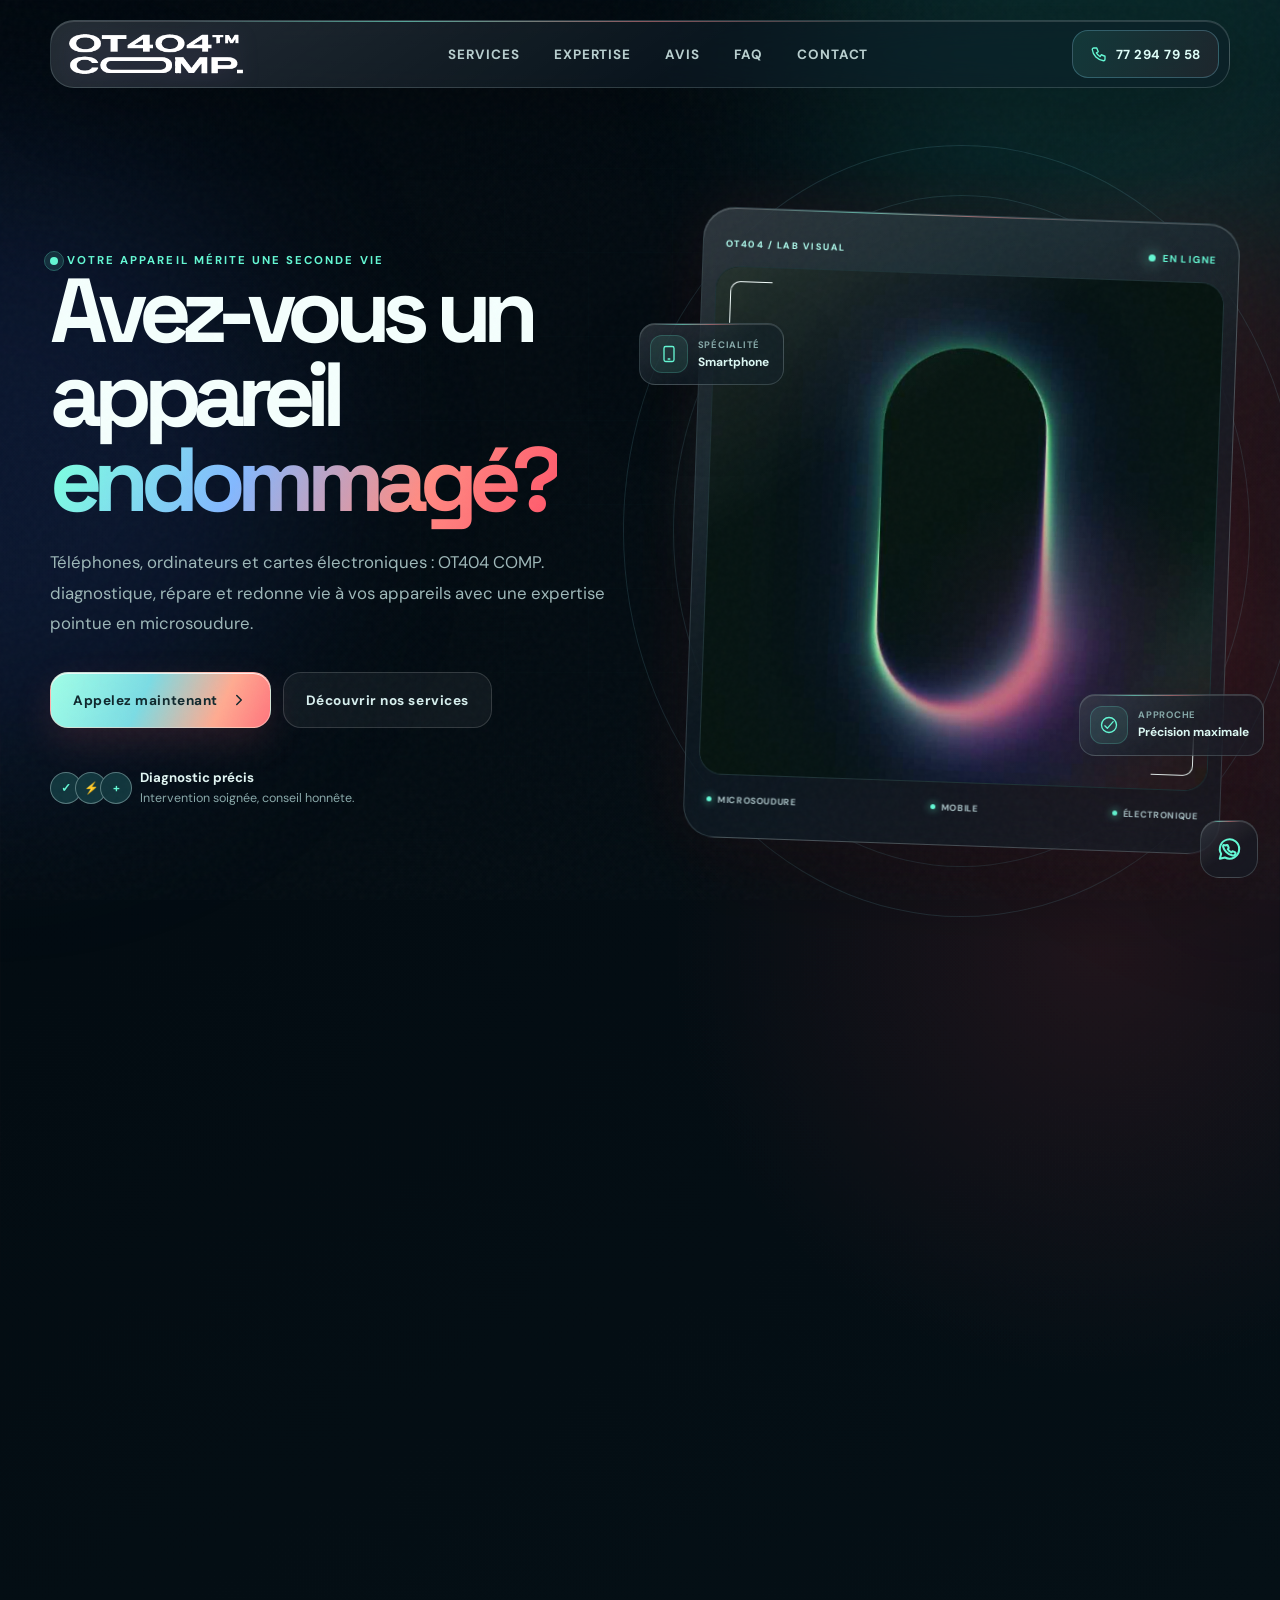
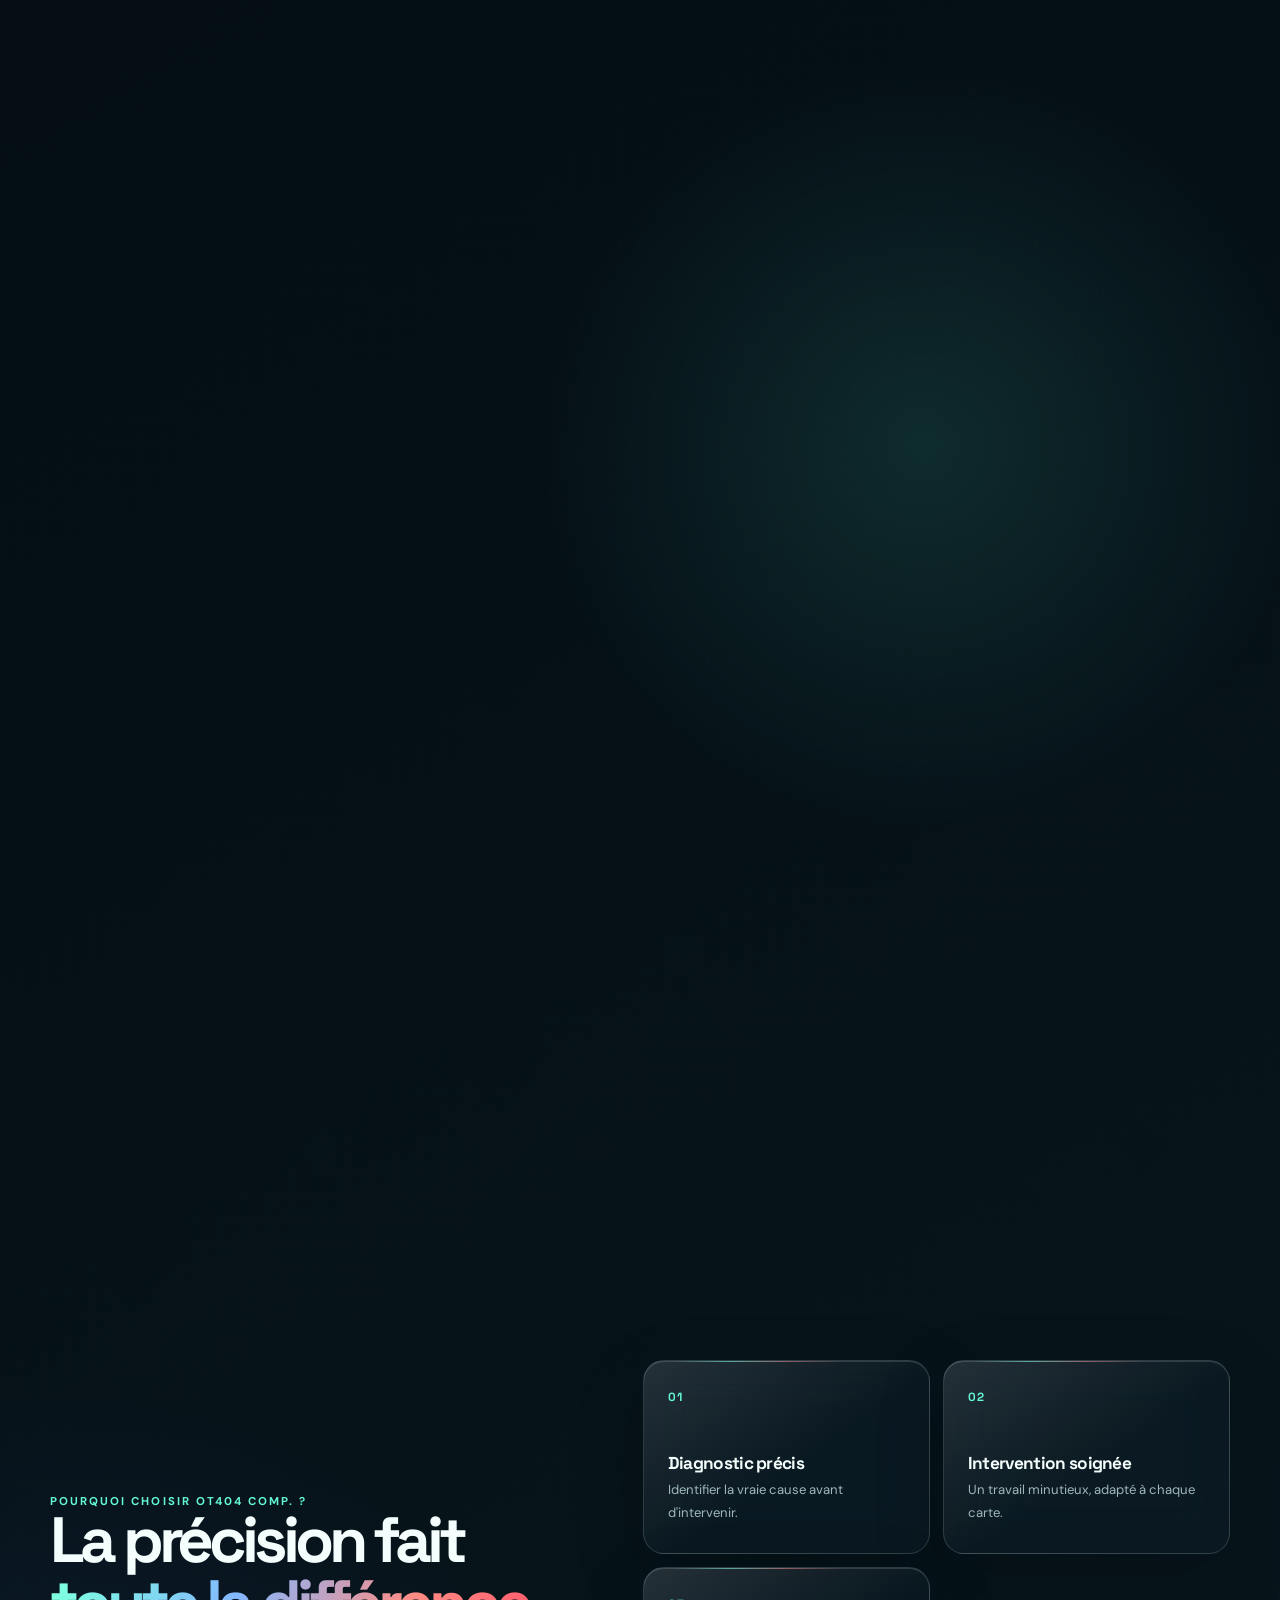
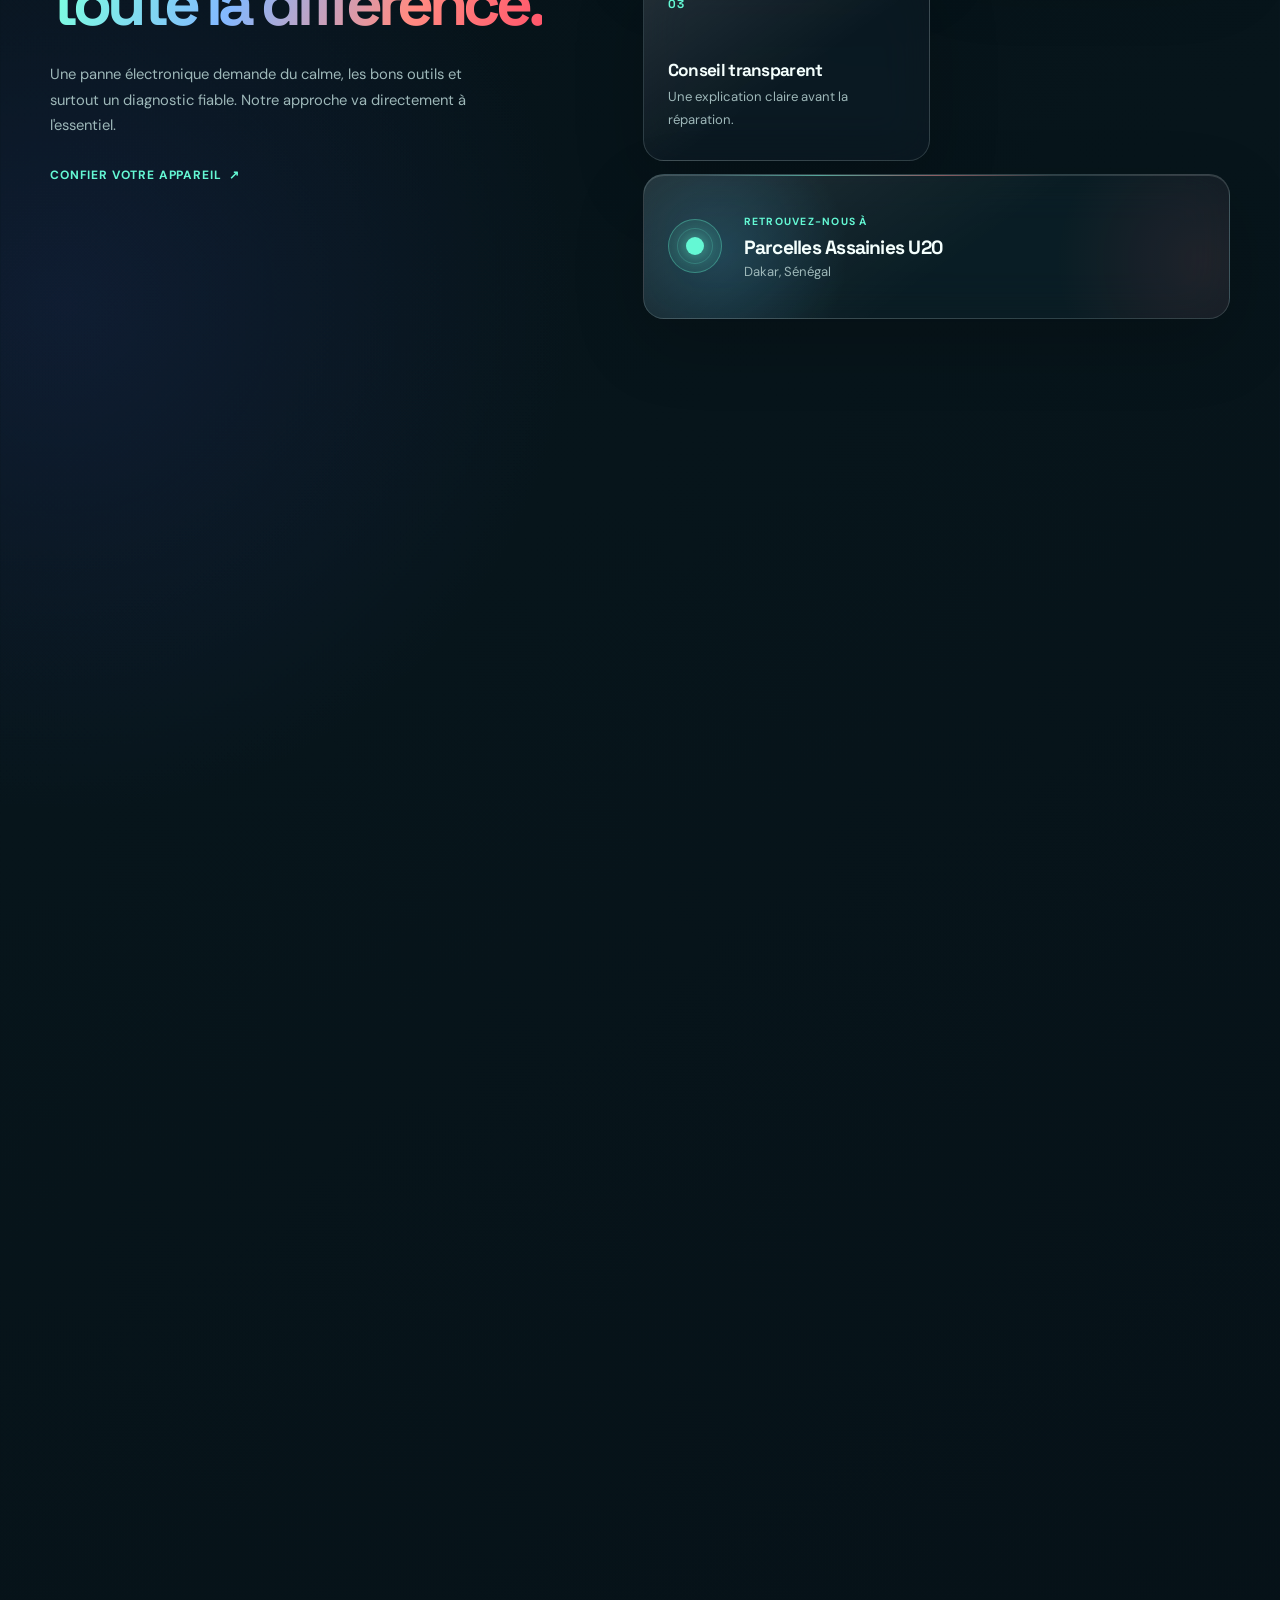
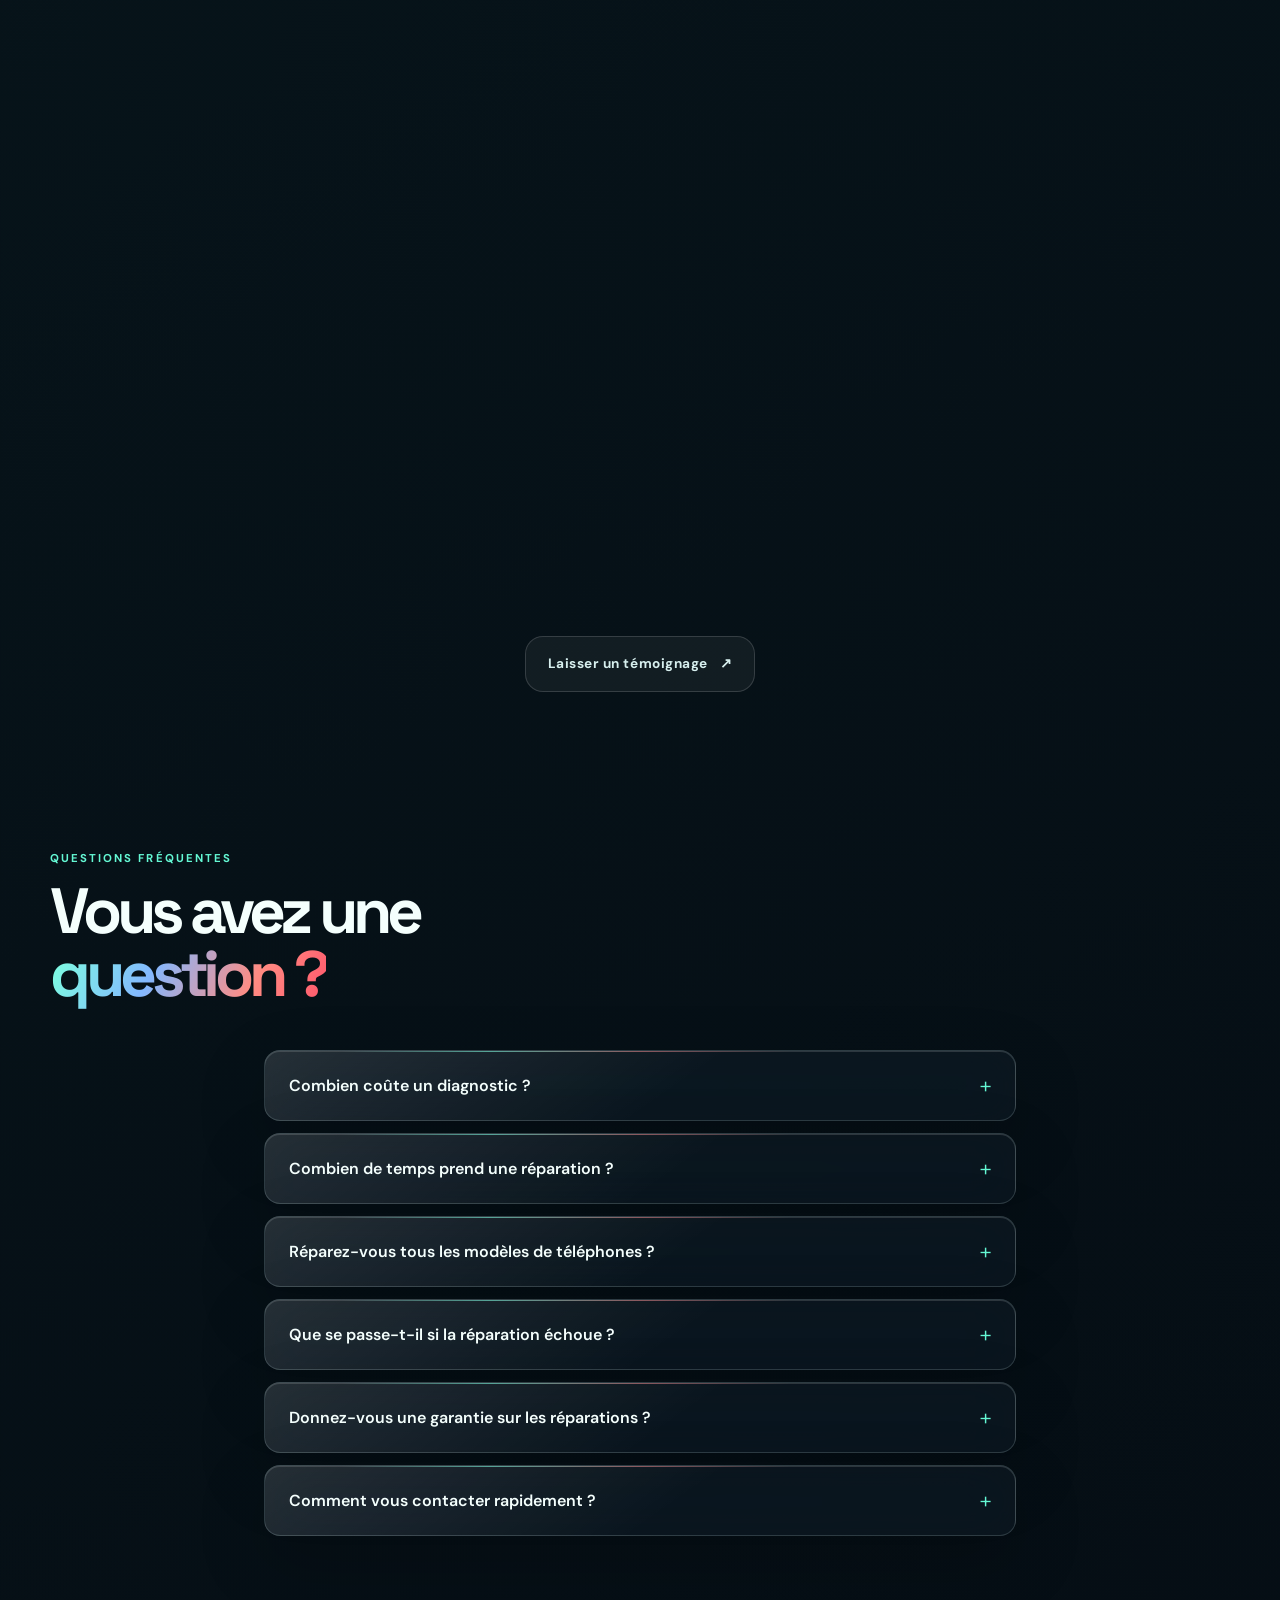
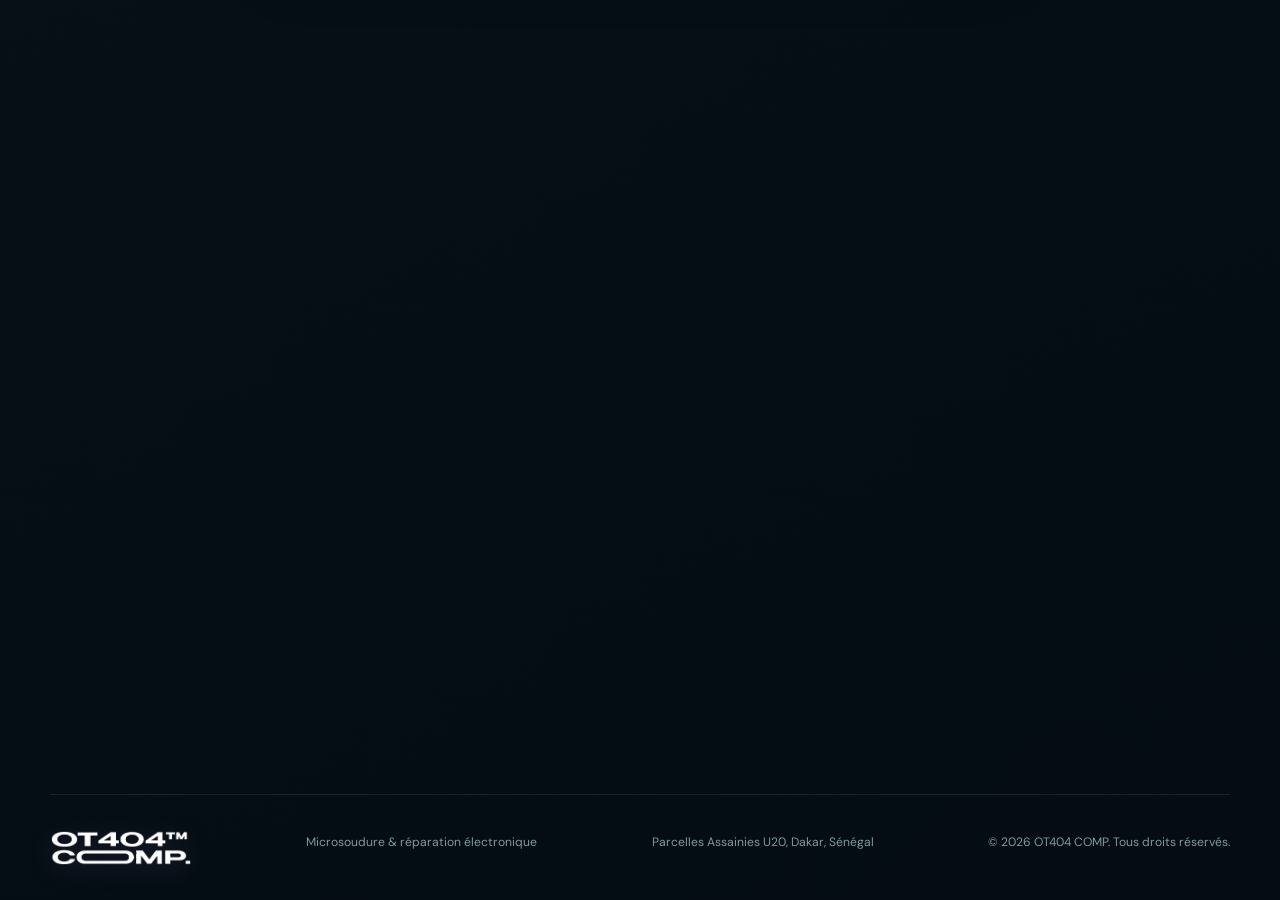
==== index.html @ b445709f "Revert "feat: section Engagements + mobile CTA sticky + SEO local (hreflang/geo)" This reverts commi" ====
<!DOCTYPE html>
<html lang="fr">
  <head>
    <meta charset="UTF-8" />
    <meta name="viewport" content="width=device-width, initial-scale=1.0" />
    <title>OT404 COMP. | Microsoudure & réparation électronique à Dakar</title>
    <meta
      name="description"
      content="OT404 COMP. répare vos téléphones, ordinateurs et cartes électroniques à Parcelles Assainies U20, Dakar. Expertise en microsoudure, diagnostic précis et intervention soignée."
    />
    <meta name="keywords" content="microsoudure, réparation téléphone, réparation électronique, Dakar, Sénégal, Parcelles Assainies, iPhone, Android, carte mère" />
    <meta name="author" content="OT404 COMP." />
    <meta name="robots" content="index, follow" />
    <link rel="canonical" href="https://ot404.com/" />

    <!-- Favicon -->
    <link rel="icon" type="image/svg+xml" href="favicon.svg" />
    <link rel="apple-touch-icon" sizes="180x180" href="assets/apple-touch-icon.png" />
    <meta name="theme-color" content="#031016" />
    <meta name="apple-mobile-web-app-capable" content="yes" />
    <meta name="apple-mobile-web-app-status-bar-style" content="black-translucent" />
    <meta name="apple-mobile-web-app-title" content="OT404" />
    <meta name="mobile-web-app-capable" content="yes" />
    <meta name="format-detection" content="telephone=no" />

    <!-- Open Graph -->
    <meta property="og:type" content="website" />
    <meta property="og:url" content="https://ot404.com/" />
    <meta property="og:title" content="OT404 COMP. | Microsoudure & réparation électronique" />
    <meta property="og:description" content="Téléphones, ordinateurs et cartes électroniques : OT404 COMP. diagnostique, répare et redonne vie à vos appareils avec une expertise pointue en microsoudure. Dakar, Sénégal." />
    <meta property="og:image" content="https://ot404.com/ot404-preview.jpg" />
    <meta property="og:image:width" content="1200" />
    <meta property="og:image:height" content="630" />
    <meta property="og:image:alt" content="OT404 COMP. — Microsoudure & réparation électronique à Dakar" />
    <meta property="og:locale" content="fr_SN" />
    <meta property="og:site_name" content="OT404 COMP." />

    <!-- Twitter Card -->
    <meta name="twitter:card" content="summary_large_image" />
    <meta name="twitter:url" content="https://ot404.com/" />
    <meta name="twitter:title" content="OT404 COMP. | Microsoudure & réparation électronique" />
    <meta name="twitter:description" content="Téléphones, ordinateurs et cartes électroniques : diagnostic précis et microsoudure à Dakar." />
    <meta name="twitter:image" content="https://ot404.com/ot404-preview.jpg" />

    <!-- JSON-LD Structured Data -->
    <script type="application/ld+json">
    {
      "@context": "https://schema.org",
      "@type": "LocalBusiness",
      "name": "OT404 COMP.",
      "description": "Microsoudure et réparation électronique à Dakar. Téléphones, ordinateurs et cartes électroniques.",
      "url": "https://ot404.com",
      "telephone": "+221772947958",
      "image": "https://ot404.com/ot404-preview.jpg",
      "logo": "https://ot404.com/assets/logo-ot404comp.png",
      "address": {
        "@type": "PostalAddress",
        "streetAddress": "Parcelles Assainies U20",
        "addressLocality": "Dakar",
        "addressCountry": "SN"
      },
      "geo": {
        "@type": "GeoCoordinates",
        "latitude": 14.7645,
        "longitude": -17.3660
      },
      "openingHoursSpecification": [
        {
          "@type": "OpeningHoursSpecification",
          "dayOfWeek": ["Monday","Tuesday","Wednesday","Thursday"],
          "opens": "10:00",
          "closes": "23:00"
        },
        {
          "@type": "OpeningHoursSpecification",
          "dayOfWeek": "Friday",
          "opens": "15:00",
          "closes": "23:00"
        },
        {
          "@type": "OpeningHoursSpecification",
          "dayOfWeek": ["Saturday","Sunday"],
          "opens": "10:00",
          "closes": "23:00"
        }
      ],
      "priceRange": "FCFA",
      "currenciesAccepted": "XOF",
      "paymentAccepted": "Cash, Mobile Money, Wave, Orange Money",
      "areaServed": {
        "@type": "City",
        "name": "Dakar"
      },
      "serviceType": "ElectronicsRepairService",
      "availableLanguage": ["fr"],
      "hasOfferCatalog": {
        "@type": "OfferCatalog",
        "name": "Services de réparation",
        "itemListElement": [
          {
            "@type": "Offer",
            "itemOffered": {
              "@type": "Service",
              "name": "Réparation mobile",
              "description": "Écran, connecteur, batterie, charge, caméra — iPhone, Android, tablettes",
              "serviceType": "Mobile Phone Repair"
            },
            "priceSpecification": {
              "@type": "PriceSpecification",
              "priceCurrency": "XOF",
              "minPrice": 5000,
              "description": "Fourchette indicative à partir de 5 000 FCFA"
            }
          },
          {
            "@type": "Offer",
            "itemOffered": {
              "@type": "Service",
              "name": "Microsoudure",
              "description": "Intervention sur cartes mères et composants électroniques de petite taille",
              "serviceType": "Micro Soldering"
            },
            "priceSpecification": {
              "@type": "PriceSpecification",
              "priceCurrency": "XOF",
              "minPrice": 15000,
              "description": "Fourchette indicative à partir de 15 000 FCFA"
            }
          },
          {
            "@type": "Offer",
            "itemOffered": {
              "@type": "Service",
              "name": "Réparation ordinateurs",
              "description": "Diagnostic, optimisation et réparation matérielle pour PC et portables",
              "serviceType": "Computer Repair"
            },
            "priceSpecification": {
              "@type": "PriceSpecification",
              "priceCurrency": "XOF",
              "minPrice": 10000,
              "description": "Fourchette indicative à partir de 10 000 FCFA"
            }
          },
          {
            "@type": "Offer",
            "itemOffered": {
              "@type": "Service",
              "name": "Diagnostic",
              "description": "Analyse complète de votre appareil avec devis clair",
              "serviceType": "Diagnostic"
            },
            "price": 0,
            "priceCurrency": "XOF"
          }
        ]
      },
      "warranty": {
        "@type": "WarrantyPromise",
        "durationOfWarranty": {
          "@type": "QuantitativeValue",
          "unitCode": "DAY",
          "value": 30
        },
        "warrantyScope": "Pièces et main-d'œuvre"
      },
      "sameAs": [
        "https://wa.me/221772947958",
        "https://www.facebook.com/OTcomp",
        "https://www.instagram.com/otcompext/",
        "https://www.tiktok.com/@otcomp.a"
      ]
    }
    </script>

    <!-- FAQ Schema -->
    <script type="application/ld+json">
    {
      "@context": "https://schema.org",
      "@type": "FAQPage",
      "mainEntity": [
        {
          "@type": "Question",
          "name": "Combien coûte un diagnostic ?",
          "acceptedAnswer": {
            "@type": "Answer",
            "text": "Le diagnostic est gratuit. Nous analysons votre appareil et vous donnons un devis clair avant toute intervention."
          }
        },
        {
          "@type": "Question",
          "name": "Combien de temps prend une réparation ?",
          "acceptedAnswer": {
            "@type": "Answer",
            "text": "La plupart des réparations sont faites en 24 à 48h. Les cas complexes (microsoudure) peuvent prendre 2 à 3 jours."
          }
        },
        {
          "@type": "Question",
          "name": "Réparez-vous tous les modèles de téléphones ?",
          "acceptedAnswer": {
            "@type": "Answer",
            "text": "Oui, nous réparons iPhone, Samsung, Huawei, Xiaomi, Tecno, Infinix et tous les autres modèles Android et iOS."
          }
        },
        {
          "@type": "Question",
          "name": "Que se passe-t-il si la réparation échoue ?",
          "acceptedAnswer": {
            "@type": "Answer",
            "text": "Si nous ne pouvons pas réparer votre appareil, vous ne payez rien. Pas de réparation, pas de frais."
          }
        },
        {
          "@type": "Question",
          "name": "Donnez-vous une garantie sur les réparations ?",
          "acceptedAnswer": {
            "@type": "Answer",
            "text": "Oui, toutes nos réparations sont couvertes par une garantie de 30 jours sur les pièces et la main-d'œuvre."
          }
        }
      ]
    }
    </script>

    <!-- Video Schema -->
    <script type="application/ld+json">
    {
      "@context": "https://schema.org",
      "@type": "VideoObject",
      "name": "Microsoudure en atelier — OT404 COMP.",
      "description": "Démonstration d'une intervention de microsoudure sur carte mère en atelier à Dakar.",
      "thumbnailUrl": "https://ot404.com/assets/poster-microsoudure.jpg",
      "contentUrl": "https://ot404.com/assets/microsoudure-atelier-ot404.mp4",
      "embedUrl": "https://ot404.com/#atelier-video",
      "uploadDate": "2025-01-01",
      "duration": "PT30S",
      "inLanguage": "fr",
      "isPartOf": {
        "@type": "WebPage",
        "url": "https://ot404.com/"
      }
    }
    </script>

    <!-- Performance -->
    <link rel="preconnect" href="https://maps.googleapis.com" />
    <link rel="preconnect" href="https://maps.gstatic.com" />
    <link rel="preload" as="font" type="font/woff2" href="assets/fonts/dm-sans-latin.woff2" crossorigin />
    <link rel="preload" as="font" type="font/woff2" href="assets/fonts/space-grotesk-latin.woff2" crossorigin />
    <link rel="preload" as="image" href="assets/poster-hero.jpg" fetchpriority="high" />
    <link rel="manifest" href="manifest.webmanifest" />

    <link rel="stylesheet" href="styles.css" />
  </head>
  <body>
    <a class="skip-link" href="#accueil">Aller au contenu</a>
    <!-- Page Loader -->
    <div class="page-loader" id="pageLoader">
      <div class="loader-content">
        <div class="loader-logo">
          <img src="assets/logo-ot404comp.png" alt="OT404 COMP." width="160" height="46" />
        </div>
        <div class="loader-bar"><div class="loader-bar-fill"></div></div>
        <p class="loader-text">Chargement...</p>
      </div>
    </div>

    <div class="ambient ambient-one"></div>
    <div class="ambient ambient-two"></div>
    <div class="ambient ambient-three"></div>
    <div class="noise"></div>

    <header class="site-header">
      <nav class="glass nav-shell" aria-label="Navigation principale">
        <a class="brand" href="#accueil" aria-label="OT404 COMP. - Accueil">
          <img class="brand-logo" src="assets/logo-ot404comp.png" alt="OT404 COMP." width="140" height="40" />
        </a>

        <button class="menu-toggle" type="button" aria-label="Ouvrir le menu" aria-expanded="false">
          <span></span><span></span><span></span>
        </button>

        <div class="nav-links">
          <a href="#services">Services</a>
          <a href="#expertise">Expertise</a>
          <a href="#temoignages">Avis</a>
          <a href="#faq">FAQ</a>
          <a href="#contact">Contact</a>
        </div>

        <a class="nav-call" href="tel:+221772947958">
          <svg viewBox="0 0 24 24" aria-hidden="true"><path d="M5 4h4l2 5-2.5 1.5a15 15 0 0 0 5 5L15 13l5 2v4a2 2 0 0 1-2 2C10 20 4 14 3 6a2 2 0 0 1 2-2Z" /></svg>
          <span>77 294 79 58</span>
        </a>
      </nav>
    </header>

    <main>
      <section class="hero section" id="accueil">
        <div class="hero-copy reveal">
          <div class="eyebrow">
            <span class="pulse"></span>
            Votre appareil mérite une seconde vie
          </div>
          <h1>
            Avez-vous un appareil
            <span>endommagé?</span>
          </h1>
          <p class="hero-text">
            Téléphones, ordinateurs et cartes électroniques : OT404 COMP. diagnostique,
            répare et redonne vie à vos appareils avec une expertise pointue en microsoudure.
          </p>
          <div class="hero-actions">
            <a class="button button-primary" href="tel:+221772947958">
              <span>Appelez maintenant</span>
              <svg viewBox="0 0 24 24" aria-hidden="true"><path d="m9 18 6-6-6-6" /></svg>
            </a>
            <a class="button button-glass" href="#services">
              <span>Découvrir nos services</span>
            </a>
          </div>
          <div class="trust-line">
            <div class="avatar-stack">
              <span>✓</span><span>⚡</span><span>+</span>
            </div>
            <p><strong>Diagnostic précis</strong><br />Intervention soignée, conseil honnête.</p>
          </div>
        </div>

        <div class="hero-visual reveal reveal-delay">
          <div class="visual-orbit orbit-one"></div>
          <div class="visual-orbit orbit-two"></div>
          <div class="video-aura"></div>
          <div class="glass media-panel">
            <div class="media-top">
              <span class="panel-label">OT404 / LAB VISUAL</span>
              <span class="live-dot"><i></i> EN LIGNE</span>
            </div>
            <div class="video-stage">
              <video autoplay muted loop playsinline preload="metadata" poster="assets/poster-hero.jpg" aria-label="Animation lumineuse évoquant un smartphone">
                <source src="assets/ot404-reference-style.mp4" type="video/mp4" />
              </video>
              <div class="video-glass-overlay"></div>
              <span class="video-corner video-corner-one"></span>
              <span class="video-corner video-corner-two"></span>
            </div>
            <div class="media-bottom">
              <span><i></i> Microsoudure</span>
              <span><i></i> Mobile</span>
              <span><i></i> Électronique</span>
            </div>
          </div>

          <div class="glass float-card float-card-one">
            <span class="float-icon">
              <svg viewBox="0 0 24 24" aria-hidden="true"><path d="M8 3h8a2 2 0 0 1 2 2v14a2 2 0 0 1-2 2H8a2 2 0 0 1-2-2V5a2 2 0 0 1 2-2Zm3 15h2" /></svg>
            </span>
            <span><small>Spécialité</small><strong>Smartphone</strong></span>
          </div>
          <div class="glass float-card float-card-two">
            <span class="float-icon accent">
              <svg viewBox="0 0 24 24" aria-hidden="true"><path d="m7 13 3 3 7-8" /><circle cx="12" cy="12" r="9" /></svg>
            </span>
            <span><small>Approche</small><strong>Précision maximale</strong></span>
          </div>
        </div>
      </section>

      <section class="service-section section" id="services">
        <div class="section-heading reveal">
          <div class="eyebrow">Nos domaines d'intervention</div>
          <h2>Une expertise,<br /><span>jusqu'au composant.</span></h2>
          <p>Chaque panne est étudiée avec attention pour trouver la solution la plus juste.</p>
        </div>

        <div class="services-grid">
          <article class="glass service-card feature-service reveal">
            <span class="service-number">01</span>
            <div class="service-icon">
              <svg viewBox="0 0 24 24" aria-hidden="true"><path d="M8 3h8a2 2 0 0 1 2 2v14a2 2 0 0 1-2 2H8a2 2 0 0 1-2-2V5a2 2 0 0 1 2-2Z" /><path d="M10 6h4m-3 12h2" /></svg>
            </div>
            <h3>Réparation mobile</h3>
            <p>Écran fissuré, connecteur défaillant, batterie gonflée, problème de charge, caméra floue ou panne complexe : nous diagnostiquons et réparons toutes les pannes pour que votre téléphone retrouve une seconde vie.</p>
            <div class="service-tags">
              <span class="tag-icon"><svg viewBox="0 0 24 24"><path d="M18.71 19.5c-.83 1.24-1.71 2.45-3.05 2.47-1.34.03-1.77-.79-3.29-.79-1.53 0-2 .77-3.27.82-1.31.05-2.3-1.32-3.14-2.53C4.25 17 2.94 12.45 4.7 9.39c.87-1.52 2.43-2.48 4.12-2.51 1.28-.02 2.5.87 3.29.87.78 0 2.26-1.07 3.8-.91.65.03 2.47.26 3.64 1.98-.09.06-2.17 1.28-2.15 3.81.03 3.02 2.65 4.03 2.68 4.04-.03.07-.42 1.44-1.38 2.83M13 3.5c.73-.83 1.94-1.46 2.94-1.5.13 1.17-.34 2.35-1.04 3.19-.69.85-1.83 1.51-2.95 1.42-.15-1.15.41-2.35 1.05-3.11z"/></svg>iPhone</span>
              <span class="tag-icon"><svg viewBox="0 0 24 24"><path d="M6 18c0 .55.45 1 1 1h1v3.5c0 .83.67 1.5 1.5 1.5s1.5-.67 1.5-1.5V19h2v3.5c0 .83.67 1.5 1.5 1.5s1.5-.67 1.5-1.5V19h1c.55 0 1-.45 1-1V8H6v10zM3.5 8C2.67 8 2 8.67 2 9.5v7c0 .83.67 1.5 1.5 1.5S5 17.33 5 16.5v-7C5 8.67 4.33 8 3.5 8zm17 0c-.83 0-1.5.67-1.5 1.5v7c0 .83.67 1.5 1.5 1.5s1.5-.67 1.5-1.5v-7c0-.83-.67-1.5-1.5-1.5zm-4.97-5.84l1.3-1.3c.2-.2.2-.51 0-.71-.2-.2-.51-.2-.71 0l-1.48 1.48A5.84 5.84 0 0012 1c-.96 0-1.86.23-2.66.63L7.85.15c-.2-.2-.51-.2-.71 0-.2.2-.2.51 0 .71l1.31 1.31A5.983 5.983 0 006 7h12c0-2.12-1.1-3.98-2.47-4.84zM10 5H9V4h1v1zm5 0h-1V4h1v1z"/></svg>Android</span>
              <span class="tag-icon"><svg viewBox="0 0 24 24"><path d="M18.5 0h-14A2.5 2.5 0 002 2.5v19A2.5 2.5 0 004.5 24h14a2.5 2.5 0 002.5-2.5v-19A2.5 2.5 0 0018.5 0zm-7 23c-.83 0-1.5-.67-1.5-1.5s.67-1.5 1.5-1.5 1.5.67 1.5 1.5-.67 1.5-1.5 1.5zm7.5-4H4V3h15v16z"/></svg>Tablettes</span>
            </div>
          </article>

          <article class="glass service-card reveal reveal-delay">
            <span class="service-number">02</span>
            <div class="service-icon">
              <svg viewBox="0 0 24 24" aria-hidden="true"><path d="M4 5h16v11H4zM2 19h20" /><path d="M9 19h6" /></svg>
            </div>
            <h3>Ordinateurs</h3>
            <p>Diagnostic, optimisation et réparation matérielle pour PC et ordinateurs portables.</p>
            <a href="#contact">Nous contacter <span>→</span></a>
          </article>

          <article class="glass service-card reveal reveal-delay-two">
            <span class="service-number">03</span>
            <div class="service-icon">
              <svg viewBox="0 0 24 24" aria-hidden="true"><path d="M8 8h8v8H8z" /><path d="M10 2v3m4-3v3m-4 14v3m4-3v3M2 10h3m-3 4h3m14-4h3m-3 4h3" /></svg>
            </div>
            <h3>Microsoudure</h3>
            <p>Intervention minutieuse sur cartes mères et composants électroniques de petite taille.</p>
            <a href="#contact">Nous contacter <span>→</span></a>
          </article>

          <article class="glass service-card reveal">
            <span class="service-number">04</span>
            <div class="service-icon">
              <svg viewBox="0 0 24 24" aria-hidden="true"><path d="M12 3v5m0 8v5M3 12h5m8 0h5" /><circle cx="12" cy="12" r="4" /><circle cx="12" cy="12" r="9" /></svg>
            </div>
            <h3>Électronique</h3>
            <p>Vos autres appareils électroniques sont également pris en charge selon la nature de la panne.</p>
            <a href="#contact">Nous contacter <span>→</span></a>
          </article>
        </div>
      </section>

      <section class="circuit-showcase section" id="atelier-video">
        <div class="circuit-copy reveal">
          <div class="eyebrow">Comprendre la microsoudure</div>
          <h2>Réparer au cœur<br /><span>de l'appareil.</span></h2>
          <p>
            La microsoudure consiste à réparer les très petits composants d'une carte électronique :
            connecteurs, pistes, circuits et puces. Grâce à des outils de précision et à un microscope,
            il est souvent possible de corriger une panne sans remplacer tout l'appareil.
          </p>
        </div>

        <img
          class="circuit-arrow reveal reveal-delay"
          src="assets/arrow-microsoudure.png"
          alt=""
          aria-hidden="true"
          loading="lazy"
          decoding="async"
        />

        <div class="glass circuit-video reveal reveal-delay">
          <video autoplay muted loop playsinline controls preload="none" poster="assets/poster-microsoudure.jpg" data-lazy-video>
            <source data-src="assets/microsoudure-atelier-ot404.mp4" type="video/mp4" />
            Votre navigateur ne permet pas de lire cette vidéo.
          </video>
          <span class="circuit-shade"></span>
          <span class="video-hint">
            <svg viewBox="0 0 24 24" aria-hidden="true"><path d="m9 7 8 5-8 5Z" /></svg>
            <strong>En vidéo</strong>
          </span>
          <span class="circuit-caption">
            <small>Intervention en atelier</small>
            <strong>Microsoudure en action</strong>
          </span>
        </div>
      </section>

      <section class="expertise section" id="expertise">
        <div class="expertise-copy reveal">
          <div class="eyebrow">Pourquoi choisir OT404 COMP. ?</div>
          <h2>La précision fait<br /><span>toute la différence.</span></h2>
          <p>
            Une panne électronique demande du calme, les bons outils et surtout un diagnostic fiable.
            Notre approche va directement à l'essentiel.
          </p>
          <a class="text-link" href="#contact">Confier votre appareil <span>↗</span></a>
        </div>

        <div class="expertise-grid">
          <div class="glass expertise-card reveal">
            <span class="mini-icon">01</span>
            <h3>Diagnostic précis</h3>
            <p>Identifier la vraie cause avant d'intervenir.</p>
          </div>
          <div class="glass expertise-card reveal reveal-delay">
            <span class="mini-icon">02</span>
            <h3>Intervention soignée</h3>
            <p>Un travail minutieux, adapté à chaque carte.</p>
          </div>
          <div class="glass expertise-card reveal reveal-delay-two">
            <span class="mini-icon">03</span>
            <h3>Conseil transparent</h3>
            <p>Une explication claire avant la réparation.</p>
          </div>
          <div class="glass expertise-card location-card reveal">
            <span class="location-ping"></span>
            <div>
              <small>Retrouvez-nous à</small>
              <h3>Parcelles Assainies U20</h3>
              <p>Dakar, Sénégal</p>
            </div>
          </div>
        </div>
      </section>

      <!-- Tarifs -->
      <section class="pricing section" id="tarifs">
        <div class="section-heading reveal">
          <div class="eyebrow">Transparence</div>
          <h2>Fourchettes<br /><span>indicatives.</span></h2>
          <p>Les montants varient selon le modèle et la panne. Le diagnostic reste gratuit.</p>
        </div>
        <div class="pricing-grid">
          <article class="glass pricing-card reveal">
            <span class="pricing-label">Mobile</span>
            <h3>Écran, batterie, charge</h3>
            <p>Les pannes les plus courantes : écran fissuré, batterie en fin de vie, connecteur de charge défaillant.</p>
            <span class="pricing-range">À partir de <strong>5 000 FCFA</strong></span>
          </article>
          <article class="glass pricing-card reveal reveal-delay">
            <span class="pricing-label">Mobile</span>
            <h3>Microsoudure carte mère</h3>
            <p>Intervention au composant sur iPhone, Samsung et autres. Devis ferme après diagnostic.</p>
            <span class="pricing-range">À partir de <strong>15 000 FCFA</strong></span>
          </article>
          <article class="glass pricing-card reveal reveal-delay-two">
            <span class="pricing-label">Ordinateur</span>
            <h3>PC &amp; portable</h3>
            <p>Diagnostic, optimisation, remplacement de composants. Devis clair avant toute intervention.</p>
            <span class="pricing-range">À partir de <strong>10 000 FCFA</strong></span>
          </article>
        </div>
        <p class="pricing-disclaimer reveal">
          Les tarifs ci-dessus sont des fourchettes indicatives. Le prix exact est communiqué après diagnostic, <strong>avant</strong> toute intervention. Aucune réparation n'est entreprise sans votre accord.
        </p>
      </section>

      <section class="atelier section" id="atelier">
        <div class="glass atelier-photo reveal">
          <img
            src="assets/technicien-ot404.jpg"
            alt="Technicien OT404 COMP. à son poste de microsoudure"
            loading="lazy"
            decoding="async"
            width="600"
            height="400"
          />
          <div class="atelier-photo-shade"></div>
          <div class="atelier-photo-label">
            <span><i></i> À votre service</span>
            <strong>Votre technicien OT404 COMP.</strong>
          </div>
        </div>

        <div class="atelier-copy reveal reveal-delay">
          <div class="eyebrow">Un visage derrière chaque réparation</div>
          <h2>Vous savez à qui vous<br /><span>confiez votre appareil.</span></h2>
          <p>
            Chez OT404 COMP., vous échangez directement avec le technicien qui analyse
            votre panne et intervient sur votre appareil.
          </p>

          <div class="trust-grid">
            <article class="glass trust-card">
              <span>01</span>
              <h3>Échange direct</h3>
              <p>Une discussion claire avant toute intervention.</p>
            </article>
            <article class="glass trust-card">
              <span>02</span>
              <h3>Travail en atelier</h3>
              <p>Des outils adaptés aux réparations minutieuses.</p>
            </article>
          </div>

          <div class="glass review-invite">
            <span class="review-mark">"</span>
            <div>
              <small>Déjà client ?</small>
              <strong>Votre témoignage aide les prochains clients.</strong>
              <p>Partagez votre expérience directement sur WhatsApp.</p>
            </div>
            <a
              href="https://wa.me/221772947958?text=Bonjour%20OT404%20COMP.%2C%20je%20souhaite%20partager%20mon%20avis%20sur%20votre%20service%20%3A%20"
              target="_blank"
              rel="noopener"
              aria-label="Envoyer un témoignage à OT404 COMP. sur WhatsApp"
            >Envoyer mon avis <span>↗</span></a>
          </div>
        </div>
      </section>

      <!-- Témoignages -->
      <section class="testimonials section" id="temoignages">
        <div class="section-heading reveal">
          <div class="eyebrow">Ce que disent nos clients</div>
          <h2>Ils nous ont fait<br /><span>confiance.</span></h2>
        </div>
        <div class="testimonials-grid">
          <article class="glass testimonial-card reveal">
            <p>"Mon iPhone avait l'écran cassé et ne chargeait plus. OT404 a tout réparé en 2h. Service rapide et prix honnête."</p>
            <div class="testimonial-author">
              <span class="testimonial-avatar">A</span>
              <div>
                <strong>Amadou D.</strong>
                <small>iPhone 12 — Écran + charge</small>
              </div>
            </div>
          </article>
          <article class="glass testimonial-card reveal reveal-delay">
            <p>"Mon laptop ne démarrait plus après un dégât d'eau. Diagnostic gratuit et réparation en 24h. Je recommande vivement."</p>
            <div class="testimonial-author">
              <span class="testimonial-avatar">F</span>
              <div>
                <strong>Fatou S.</strong>
                <small>HP Pavilion — Dégât d'eau</small>
              </div>
            </div>
          </article>
          <article class="glass testimonial-card reveal reveal-delay-two">
            <p>"Carte mère de mon Samsung grillée. D'autres avaient dit impossible, OT404 a réussi la microsoudure. Bravo !"</p>
            <div class="testimonial-author">
              <span class="testimonial-avatar">M</span>
              <div>
                <strong>Moussa N.</strong>
                <small>Samsung Galaxy — Carte mère</small>
              </div>
            </div>
          </article>
        </div>
        <div class="testimonials-cta reveal">
          <a class="button button-glass" href="https://wa.me/221772947958?text=Bonjour%20OT404%20COMP.%2C%20je%20souhaite%20partager%20mon%20avis" target="_blank" rel="noopener">
            Laisser un témoignage <span>↗</span>
          </a>
        </div>
      </section>

      <!-- FAQ -->
      <section class="faq section" id="faq">
        <div class="section-heading reveal">
          <div class="eyebrow">Questions fréquentes</div>
          <h2>Vous avez une<br /><span>question ?</span></h2>
        </div>
        <div class="faq-list">
          <details class="glass faq-item reveal">
            <summary>Combien coûte un diagnostic ?</summary>
            <p>Le diagnostic est <strong>gratuit</strong>. Nous analysons votre appareil et vous donnons un devis clair avant toute intervention.</p>
          </details>
          <details class="glass faq-item reveal reveal-delay">
            <summary>Combien de temps prend une réparation ?</summary>
            <p>La plupart des réparations sont faites en <strong>24 à 48h</strong>. Les cas complexes (microsoudure) peuvent prendre 2 à 3 jours.</p>
          </details>
          <details class="glass faq-item reveal reveal-delay-two">
            <summary>Réparez-vous tous les modèles de téléphones ?</summary>
            <p>Oui, nous réparons <strong>iPhone, Samsung, Huawei, Xiaomi, Tecno, Infinix</strong> et tous les autres modèles Android et iOS.</p>
          </details>
          <details class="glass faq-item reveal">
            <summary>Que se passe-t-il si la réparation échoue ?</summary>
            <p>Si nous ne pouvons pas réparer votre appareil, <strong>vous ne payez rien</strong>. Pas de réparation, pas de frais.</p>
          </details>
          <details class="glass faq-item reveal reveal-delay">
            <summary>Donnez-vous une garantie sur les réparations ?</summary>
            <p>Oui, toutes nos réparations sont couvertes par une <strong>garantie de 30 jours</strong> sur les pièces et la main-d'œuvre.</p>
          </details>
          <details class="glass faq-item reveal reveal-delay-two">
            <summary>Comment vous contacter rapidement ?</summary>
            <p>Le plus rapide : envoyez-nous un <strong>WhatsApp au 77 294 79 58</strong> avec une photo de votre panne. Nous répondons sous 30 min.</p>
          </details>
        </div>
      </section>

      <section class="contact section" id="contact">
        <div class="glass contact-shell reveal">
          <div class="contact-copy">
            <div class="eyebrow">Besoin d'une réparation ?</div>
            <h2>Parlons de votre<br /><span>appareil.</span></h2>
            <p>Appelez-nous ou envoyez un message WhatsApp pour expliquer votre panne.</p>
            <div class="contact-actions">
              <a class="button button-primary" href="tel:+221772947958">Appeler OT404 COMP.</a>
              <a class="button button-glass" href="https://wa.me/221772947958?text=Bonjour%20OT404%20COMP.%2C%20j%27ai%20besoin%20d%27une%20r%C3%A9paration%20%3A%20" target="_blank" rel="noopener">Écrire sur WhatsApp</a>
            </div>
            <!-- Réseaux sociaux -->
            <div class="social-links">
              <a href="https://www.facebook.com/OTcomp" target="_blank" rel="noopener" aria-label="Facebook" class="social-icon facebook">
                <svg viewBox="0 0 24 24"><path d="M24 12.073c0-6.627-5.373-12-12-12s-12 5.373-12 12c0 5.99 4.388 10.954 10.125 11.854v-8.385H7.078v-3.47h3.047V9.43c0-3.007 1.792-4.669 4.533-4.669 1.312 0 2.686.235 2.686.235v2.953H15.83c-1.491 0-1.956.925-1.956 1.874v2.25h3.328l-.532 3.47h-2.796v8.385C19.612 23.027 24 18.062 24 12.073z"/></svg>
              </a>
              <a href="https://www.instagram.com/otcompext/" target="_blank" rel="noopener" aria-label="Instagram" class="social-icon instagram">
                <svg viewBox="0 0 24 24"><path d="M12 2.163c3.204 0 3.584.012 4.85.07 3.252.148 4.771 1.691 4.919 4.919.058 1.265.069 1.645.069 4.849 0 3.205-.012 3.584-.069 4.849-.149 3.225-1.664 4.771-4.919 4.919-1.266.058-1.644.07-4.85.07-3.204 0-3.584-.012-4.849-.07-3.26-.149-4.771-1.699-4.919-4.92-.058-1.265-.07-1.644-.07-4.849 0-3.204.013-3.583.07-4.849.149-3.227 1.664-4.771 4.919-4.919 1.266-.057 1.645-.069 4.849-.069zM12 0C8.741 0 8.333.014 7.053.072 2.695.272.273 2.69.073 7.052.014 8.333 0 8.741 0 12c0 3.259.014 3.668.072 4.948.2 4.358 2.618 6.78 6.98 6.98C8.333 23.986 8.741 24 12 24c3.259 0 3.668-.014 4.948-.072 4.354-.2 6.782-2.618 6.979-6.98.059-1.28.073-1.689.073-4.948 0-3.259-.014-3.667-.072-4.947-.196-4.354-2.617-6.78-6.979-6.98C15.668.014 15.259 0 12 0zm0 5.838a6.162 6.162 0 100 12.324 6.162 6.162 0 000-12.324zM12 16a4 4 0 110-8 4 4 0 010 8zm6.406-11.845a1.44 1.44 0 100 2.881 1.44 1.44 0 000-2.881z"/></svg>
              </a>
              <a href="https://www.tiktok.com/@otcomp.a" target="_blank" rel="noopener" aria-label="TikTok" class="social-icon tiktok">
                <svg viewBox="0 0 24 24"><path d="M12.525.02c1.31-.02 2.61-.01 3.91-.02.08 1.53.63 3.09 1.75 4.17 1.12 1.11 2.7 1.62 4.24 1.79v4.03c-1.44-.05-2.89-.35-4.2-.97-.57-.26-1.1-.59-1.62-.93-.01 2.92.01 5.84-.02 8.75-.08 1.4-.54 2.79-1.35 3.94-1.31 1.92-3.58 3.17-5.91 3.21-1.43.08-2.86-.31-4.08-1.03-2.02-1.19-3.44-3.37-3.65-5.71-.02-.5-.03-1-.01-1.49.18-1.9 1.12-3.72 2.58-4.96 1.66-1.44 3.98-2.13 6.15-1.72.02 1.48-.04 2.96-.04 4.44-.99-.32-2.15-.23-3.02.37-.63.41-1.11 1.04-1.36 1.75-.21.51-.15 1.07-.14 1.61.24 1.64 1.82 3.02 3.5 2.87 1.12-.01 2.19-.66 2.77-1.61.19-.33.4-.67.41-1.06.1-1.79.06-3.57.07-5.36.01-4.03-.01-8.05.02-12.07z"/></svg>
              </a>
              <a href="https://wa.me/221772947958?text=Bonjour%20OT404%20COMP.%2C%20je%20souhaite%20partager%20mon%20avis%20sur%20votre%20service%20%3A%20" target="_blank" rel="noopener" aria-label="WhatsApp" class="social-icon whatsapp">
                <svg viewBox="0 0 24 24"><path d="M17.472 14.382c-.297-.149-1.758-.867-2.03-.967-.273-.099-.471-.148-.67.15-.197.297-.767.966-.94 1.164-.173.199-.347.223-.644.075-.297-.15-1.255-.463-2.39-1.475-.883-.788-1.48-1.761-1.653-2.059-.173-.297-.018-.458.13-.606.134-.133.298-.347.446-.52.149-.174.198-.298.298-.497.099-.198.05-.371-.025-.52-.075-.149-.669-1.612-.916-2.207-.242-.579-.487-.5-.669-.51-.173-.008-.371-.01-.57-.01-.198 0-.52.074-.792.372-.272.297-1.04 1.016-1.04 2.479 0 1.462 1.065 2.875 1.213 3.074.149.198 2.096 3.2 5.077 4.487.709.306 1.262.489 1.694.625.712.227 1.36.195 1.871.118.571-.085 1.758-.719 2.006-1.413.248-.694.248-1.289.173-1.413-.074-.124-.272-.198-.57-.347m-5.421 7.403h-.004a9.87 9.87 0 01-5.031-1.378l-.361-.214-3.741.982.998-3.648-.235-.374a9.86 9.86 0 01-1.51-5.26c.001-5.45 4.436-9.884 9.888-9.884 2.64 0 5.122 1.03 6.988 2.898a9.825 9.825 0 012.893 6.994c-.003 5.45-4.437 9.884-9.885 9.884m8.413-18.297A11.815 11.815 0 0012.05 0C5.495 0 .16 5.335.157 11.892c0 2.096.547 4.142 1.588 5.945L.057 24l6.305-1.654a11.882 11.882 0 005.683 1.448h.005c6.554 0 11.89-5.335 11.893-11.893a11.821 11.821 0 00-3.48-8.413z"/></svg>
              </a>
            </div>
          </div>
          <div class="contact-details">
            <a href="tel:+221772947958">
              <span class="detail-icon">
                <svg viewBox="0 0 24 24" aria-hidden="true"><path d="M5 4h4l2 5-2.5 1.5a15 15 0 0 0 5 5L15 13l5 2v4a2 2 0 0 1-2 2C10 20 4 14 3 6a2 2 0 0 1 2-2Z" /></svg>
              </span>
              <span><small>Téléphone</small><strong>77 294 79 58</strong></span>
            </a>
            <!-- Horaires -->
            <div class="glass business-hours">
              <span class="detail-icon">
                <svg viewBox="0 0 24 24" aria-hidden="true"><circle cx="12" cy="12" r="9" /><path d="M12 7v5l3 3" /></svg>
              </span>
              <div>
                <div class="hours-head">
                  <small>Horaires d'ouverture</small>
                  <div class="open-status" id="openStatus" data-state="closed" aria-live="polite" aria-atomic="true">
                    <span class="status-icon" aria-hidden="true">
                      <svg class="icon-sun" viewBox="0 0 24 24"><circle cx="12" cy="12" r="4"/><path d="M12 2v2M12 20v2M4.93 4.93l1.41 1.41M17.66 17.66l1.41 1.41M2 12h2M20 12h2M4.93 19.07l1.41-1.41M17.66 6.34l1.41-1.41"/></svg>
                      <svg class="icon-moon" viewBox="0 0 24 24"><path d="M21 12.79A9 9 0 1 1 11.21 3 7 7 0 0 0 21 12.79z"/></svg>
                    </span>
                    <span class="status-content">
                      <span class="status-text">Vérification…</span>
                      <span class="status-eta"></span>
                    </span>
                    <span class="status-pulse" aria-hidden="true"></span>
                  </div>
                </div>
                <div class="hours-grid">
                  <span>Lun – Jeu</span><strong>10h00 – 23h00</strong>
                  <span>Vendredi</span><strong>15h00 – 23h00</strong>
                  <span>Sam – Dim</span><strong>10h00 – 23h00</strong>
                </div>
              </div>
            </div>
            <div class="location-map">
              <iframe
                title="Localisation OT404 COMP. à Parcelles Assainies U20"
                src="https://www.google.com/maps?q=Parcelles+Assainies+U20,+Dakar,+S%C3%A9n%C3%A9gal&output=embed"
                loading="lazy"
                referrerpolicy="no-referrer-when-downgrade"
              ></iframe>
              <div class="map-caption">
                <span><small>Retrouvez-nous à</small><strong>Parcelles Assainies U20</strong></span>
                <a href="https://www.google.com/maps/search/?api=1&query=Parcelles+Assainies+U20+Dakar+S%C3%A9n%C3%A9gal" target="_blank" rel="noopener" aria-label="Ouvrir la localisation OT404 COMP. dans Google Maps">
                  <span>Ouvrir la carte</span>
                  <b>↗</b>
                </a>
              </div>
            </div>
          </div>
        </div>
      </section>
    </main>

    <footer>
      <a class="brand footer-brand" href="#accueil" aria-label="OT404 COMP. - Accueil">
        <img class="brand-logo" src="assets/logo-ot404comp.png" alt="OT404 COMP." width="140" height="40" />
      </a>
      <p>Microsoudure & réparation électronique</p>
      <p>Parcelles Assainies U20, Dakar, Sénégal</p>
      <p>&copy; <span id="year"></span> OT404 COMP. Tous droits réservés.</p>
    </footer>

    <a class="whatsapp-float glass" href="https://wa.me/221772947958" target="_blank" rel="noopener" aria-label="Contacter OT404 COMP. sur WhatsApp">
      <svg viewBox="0 0 24 24" aria-hidden="true"><path d="M20 11.6a8 8 0 0 1-11.8 7l-4.2 1 1.1-4A8 8 0 1 1 20 11.6Z" /><path d="M9 8.7c.2-.4.4-.4.7-.4h.4c.2 0 .4.1.5.5l.7 1.7c.1.3 0 .5-.2.7l-.5.6c.8 1.3 1.7 2 3.1 2.6l.5-.6c.2-.3.5-.4.8-.2l1.7.8c.3.2.4.4.3.7-.1.6-.4 1.3-1 1.6-.5.3-1.2.4-2 .1-1.4-.4-3.2-1.3-4.7-2.8-1.4-1.4-2.3-3.1-2.6-4.3-.2-.7 0-1 .3-1.4Z" /></svg>
    </a>

    <!-- Scroll to Top -->
    <button class="scroll-top" id="scrollTop" aria-label="Retour en haut">
      <svg viewBox="0 0 24 24" aria-hidden="true"><path d="m18 15-6-6-6 6" /></svg>
    </button>

    <script src="script.js"></script>
  </body>
</html>
---- styles.css ----
/* Self-hosted variable fonts (subset latin) */
@font-face {
  font-family: "DM Sans";
  font-style: normal;
  font-weight: 100 900;
  font-display: swap;
  src: url("assets/fonts/dm-sans-latin.woff2") format("woff2");
}
@font-face {
  font-family: "Space Grotesk";
  font-style: normal;
  font-weight: 300 700;
  font-display: swap;
  src: url("assets/fonts/space-grotesk-latin.woff2") format("woff2");
}

html {
  scroll-behavior: smooth;
  scroll-padding-top: 90px;
}
@media (prefers-reduced-motion: reduce) {
  html { scroll-behavior: auto; }
}

:root {
  --bg: #031016;
  --bg-soft: #071b22;
  --surface: rgba(255, 255, 255, 0.065);
  --surface-strong: rgba(255, 255, 255, 0.1);
  --border: rgba(220, 255, 252, 0.16);
  --text: #f4fffd;
  --muted: #9eb8b9;
  --accent: #64f8d4;
  --accent-soft: #b6fff0;
  --blue: #51a7ff;
  --coral: #ff6a65;
  --violet: #9383ff;
  --iridescent: linear-gradient(115deg, #7dffe0 4%, #83b8ff 38%, #ff8c83 72%, #ff5369 100%);
  --font-title: "Space Grotesk", "Segoe UI", sans-serif;
  --font-body: "DM Sans", "Segoe UI", sans-serif;
}

* {
  box-sizing: border-box;
}

html {
  scroll-behavior: smooth;
}

body {
  min-height: 100vh;
  margin: 0;
  overflow-x: hidden;
  background:
    radial-gradient(circle at 86% 13%, rgba(255, 76, 90, 0.11), transparent 27rem),
    radial-gradient(circle at 72% 28%, rgba(86, 236, 206, 0.12), transparent 24rem),
    radial-gradient(circle at 5% 48%, rgba(74, 91, 213, 0.13), transparent 32rem),
    linear-gradient(150deg, #02090f 0%, #07151b 50%, #050c13 100%);
  color: var(--text);
  font-family: var(--font-body);
  font-size: 16px;
}

body::before {
  position: fixed;
  inset: 0;
  z-index: -4;
  content: "";
  opacity: 0.3;
  background-image:
    linear-gradient(rgba(109, 255, 229, 0.05) 1px, transparent 1px),
    linear-gradient(90deg, rgba(109, 255, 229, 0.05) 1px, transparent 1px);
  background-size: 84px 84px;
  mask-image: radial-gradient(circle, #000 20%, transparent 82%);
  animation: gridDrift 28s linear infinite;
}

a {
  color: inherit;
  text-decoration: none;
}

svg {
  display: block;
}

.ambient {
  position: fixed;
  z-index: -3;
  width: 38rem;
  height: 38rem;
  border-radius: 50%;
  filter: blur(100px);
  pointer-events: none;
}

.ambient-one {
  top: -18rem;
  right: -8rem;
  background: rgba(48, 225, 194, 0.13);
  animation: ambientDriftOne 19s ease-in-out infinite alternate;
}

.ambient-two {
  bottom: 8rem;
  left: -20rem;
  background: rgba(62, 96, 217, 0.15);
  animation: ambientDriftTwo 24s ease-in-out infinite alternate;
}

.ambient-three {
  top: 14rem;
  right: -22rem;
  background: rgba(255, 65, 84, 0.12);
  animation: ambientDriftThree 21s ease-in-out infinite alternate;
}

.noise {
  position: fixed;
  inset: 0;
  z-index: 10;
  opacity: 0.03;
  pointer-events: none;
  background-image: url("data:image/svg+xml,%3Csvg viewBox='0 0 180 180' xmlns='http://www.w3.org/2000/svg'%3E%3Cfilter id='n'%3E%3CfeTurbulence type='fractalNoise' baseFrequency='.9' numOctaves='3' stitchTiles='stitch'/%3E%3C/filter%3E%3Crect width='100%25' height='100%25' filter='url(%23n)' opacity='.9'/%3E%3C/svg%3E");
}

.glass {
  position: relative;
  overflow: hidden;
  border: 1px solid var(--border);
  background:
    linear-gradient(145deg, rgba(255, 255, 255, 0.13), rgba(255, 255, 255, 0.022) 55%),
    rgba(6, 19, 28, 0.5);
  box-shadow:
    inset 0 1px 0 rgba(255, 255, 255, 0.14),
    0 24px 70px rgba(0, 0, 0, 0.2);
  backdrop-filter: blur(24px) saturate(135%);
}

.glass::after {
  position: absolute;
  top: 0;
  left: 10%;
  width: 60%;
  height: 1px;
  content: "";
  background: linear-gradient(90deg, transparent, rgba(112, 255, 224, 0.9), rgba(255, 127, 132, 0.76), transparent);
  opacity: 0.58;
}

.motion-glass::before {
  position: absolute;
  top: -45%;
  bottom: -45%;
  left: -42%;
  z-index: 3;
  width: 22%;
  content: "";
  background: linear-gradient(90deg, transparent, rgba(205, 255, 248, 0.16), transparent);
  opacity: 0;
  pointer-events: none;
  transform: skewX(-18deg);
  animation: glassSweep var(--shine-duration, 11s) ease-in-out var(--shine-delay, 0s) infinite;
}

.section {
  width: min(1180px, calc(100% - 40px));
  margin: 0 auto;
}

.site-header {
  position: fixed;
  top: 20px;
  right: 0;
  left: 0;
  z-index: 20;
  padding: 0 20px;
}

.nav-shell {
  display: flex;
  width: min(1180px, 100%);
  min-height: 68px;
  margin: auto;
  padding: 8px 10px 8px 16px;
  align-items: center;
  border-radius: 24px;
  transition: background 250ms ease, box-shadow 250ms ease;
}

.brand {
  display: inline-flex;
  flex: 0 0 auto;
  align-items: center;
}

.brand-logo {
  display: block;
  width: 178px;
  height: auto;
  filter: drop-shadow(0 5px 11px rgba(138, 95, 168, 0.22));
}

.nav-links {
  display: flex;
  margin: 0 auto;
  gap: 34px;
}

.nav-links a {
  color: #b8cece;
  font-size: 0.84rem;
  font-weight: 700;
  letter-spacing: 0.07em;
  text-transform: uppercase;
  transition: color 180ms ease;
}

.nav-links a:hover,
.nav-links a.active {
  color: #ff928b;
}

.nav-call {
  display: flex;
  min-height: 48px;
  padding: 0 17px;
  align-items: center;
  gap: 8px;
  border: 1px solid rgba(131, 210, 241, 0.28);
  border-radius: 16px;
  background: linear-gradient(115deg, rgba(104, 248, 215, 0.1), rgba(255, 105, 112, 0.08));
  color: #dffff9;
  font-size: 0.82rem;
  font-weight: 700;
  letter-spacing: 0.04em;
}

.nav-call svg {
  width: 18px;
  fill: none;
  stroke: var(--accent);
  stroke-linecap: round;
  stroke-linejoin: round;
  stroke-width: 1.8;
}

.menu-toggle {
  display: none;
}

.hero {
  display: grid;
  min-height: 890px;
  padding-top: 172px;
  align-items: center;
  grid-template-columns: 1.03fr 0.97fr;
  gap: 72px;
}

.eyebrow {
  display: flex;
  align-items: center;
  gap: 9px;
  color: var(--accent);
  font-size: 0.71rem;
  font-weight: 700;
  letter-spacing: 0.18em;
  line-height: 1.3;
  text-transform: uppercase;
}

.pulse {
  position: relative;
  width: 8px;
  height: 8px;
  border-radius: 50%;
  background: var(--accent);
  box-shadow: 0 0 0 5px rgba(100, 248, 212, 0.12);
}

.pulse::after {
  position: absolute;
  inset: -6px;
  border: 1px solid rgba(100, 248, 212, 0.35);
  border-radius: inherit;
  content: "";
  animation: pulse 2.4s infinite;
}

h1,
h2,
h3,
p {
  margin-top: 0;
}

h1,
h2,
h3 {
  font-family: var(--font-title);
}

h1 {
  max-width: 710px;
  margin-bottom: 25px;
  font-size: clamp(4.2rem, 7.1vw, 6.8rem);
  letter-spacing: -0.095em;
  line-height: 0.93;
}

h1 span,
h2 span {
  color: var(--accent);
  background: var(--iridescent);
  background-clip: text;
  -webkit-background-clip: text;
  -webkit-text-fill-color: transparent;
}

.hero-text {
  max-width: 630px;
  color: var(--muted);
  font-size: 1.05rem;
  line-height: 1.8;
}

.hero-actions,
.contact-actions {
  display: flex;
  margin-top: 34px;
  flex-wrap: wrap;
  gap: 12px;
}

.button {
  display: inline-flex;
  min-height: 56px;
  padding: 0 22px;
  align-items: center;
  justify-content: center;
  gap: 12px;
  border: 1px solid rgba(255, 255, 255, 0.15);
  border-radius: 18px;
  font-size: 0.85rem;
  font-weight: 700;
  letter-spacing: 0.04em;
  transition: transform 200ms ease, box-shadow 200ms ease, background 200ms ease;
}

.button:hover {
  transform: translateY(-3px);
}

.button svg {
  width: 18px;
  fill: none;
  stroke: currentColor;
  stroke-linecap: round;
  stroke-linejoin: round;
  stroke-width: 2;
}

.button-primary {
  border-color: rgba(255, 212, 203, 0.56);
  background: linear-gradient(115deg, #a1ffe7 0%, #7bdce4 42%, #ffab91 76%, #ff747d 100%);
  box-shadow: 0 14px 38px rgba(255, 98, 103, 0.14), inset 0 1px 0 rgba(255, 255, 255, 0.78);
  color: #10282d;
}

.button-primary:hover {
  box-shadow: 0 18px 45px rgba(255, 98, 103, 0.25);
}

.button-glass {
  background: rgba(255, 255, 255, 0.05);
  color: #d7efee;
}

.button-glass:hover {
  background: rgba(255, 255, 255, 0.1);
}

.trust-line {
  display: flex;
  margin-top: 40px;
  align-items: center;
  gap: 15px;
}

.avatar-stack {
  display: flex;
}

.avatar-stack span {
  display: grid;
  width: 32px;
  height: 32px;
  margin-right: -7px;
  place-items: center;
  border: 1px solid rgba(222, 255, 252, 0.34);
  border-radius: 50%;
  background: #11353c;
  color: var(--accent);
  font-size: 0.74rem;
  font-weight: 700;
}

.trust-line p {
  margin: 0;
  color: #89a8a9;
  font-size: 0.78rem;
  line-height: 1.55;
}

.trust-line strong {
  color: #e2f6f3;
  font-size: 0.83rem;
}

.hero-visual {
  position: relative;
}

.visual-orbit {
  position: absolute;
  border: 1px solid rgba(126, 218, 231, 0.14);
  border-radius: 50%;
  animation: orbitBreathe 13s ease-in-out infinite alternate;
}

.orbit-one {
  inset: -70px;
}

.orbit-two {
  inset: -20px;
  animation-delay: -5s;
  animation-direction: alternate-reverse;
}

.media-panel {
  padding: 13px;
  border-radius: 32px;
  background:
    linear-gradient(145deg, rgba(255, 255, 255, 0.16), rgba(255, 255, 255, 0.03) 52%),
    rgba(5, 15, 24, 0.56);
  box-shadow:
    inset 0 1px 0 rgba(255, 255, 255, 0.2),
    0 32px 100px rgba(0, 0, 0, 0.32),
    0 0 75px rgba(255, 91, 104, 0.09);
  transform: rotate(2deg);
  animation: panelHover 9s ease-in-out infinite;
}

.media-top,
.media-bottom {
  position: relative;
  z-index: 2;
  display: flex;
  align-items: center;
  justify-content: space-between;
}

.media-top {
  min-height: 45px;
  padding: 0 9px;
}

.panel-label {
  color: #b1fff0;
  font-size: 0.58rem;
  font-weight: 700;
  letter-spacing: 0.16em;
}

.live-dot {
  display: flex;
  align-items: center;
  gap: 7px;
  color: var(--accent);
  font-size: 0.62rem;
  font-weight: 700;
  letter-spacing: 0.12em;
}

.live-dot i {
  width: 7px;
  height: 7px;
  border-radius: 50%;
  background: var(--accent);
  box-shadow: 0 0 15px var(--accent), 0 0 28px rgba(255, 107, 115, 0.6);
  animation: signalBlink 2.8s ease-in-out infinite;
}

.video-aura {
  position: absolute;
  inset: 8% 5%;
  border-radius: 46%;
  background:
    radial-gradient(circle at 72% 65%, rgba(255, 72, 86, 0.38), transparent 34%),
    radial-gradient(circle at 28% 34%, rgba(82, 242, 204, 0.3), transparent 40%);
  filter: blur(55px);
  opacity: 0.88;
  pointer-events: none;
  animation: auraShift 7s ease-in-out infinite alternate;
}

.video-stage {
  position: relative;
  overflow: hidden;
  aspect-ratio: 1;
  border: 1px solid rgba(168, 236, 232, 0.15);
  border-radius: 23px;
  background: #061216;
}

.video-stage video {
  display: block;
  width: 100%;
  height: 100%;
  object-fit: cover;
  filter: saturate(1.1) contrast(1.05);
}

.video-glass-overlay {
  position: absolute;
  inset: 0;
  background:
    linear-gradient(145deg, rgba(255, 255, 255, 0.12), transparent 32%),
    radial-gradient(circle at 72% 72%, rgba(255, 73, 94, 0.09), transparent 33%);
  pointer-events: none;
}

.video-corner {
  position: absolute;
  width: 42px;
  height: 42px;
  border-color: rgba(177, 255, 242, 0.72);
  pointer-events: none;
}

.video-corner-one {
  top: 14px;
  left: 14px;
  border-top: 1px solid;
  border-left: 1px solid;
  border-radius: 10px 0 0;
}

.video-corner-two {
  right: 14px;
  bottom: 14px;
  border-right: 1px solid;
  border-bottom: 1px solid;
  border-radius: 0 0 10px;
}

.media-bottom {
  min-height: 49px;
  padding: 0 9px;
  gap: 7px;
}

.media-bottom span {
  display: flex;
  align-items: center;
  gap: 6px;
  color: #a8c0c4;
  font-size: 0.56rem;
  font-weight: 700;
  letter-spacing: 0.07em;
  text-transform: uppercase;
}

.media-bottom i {
  width: 5px;
  height: 5px;
  border-radius: 50%;
  background: var(--accent);
  box-shadow: 0 0 9px var(--accent);
  animation: signalBlink 3.2s ease-in-out infinite;
}

.float-card small,
.contact-details small {
  color: #86a8a8;
  font-size: 0.59rem;
  font-weight: 700;
  letter-spacing: 0.08em;
  text-transform: uppercase;
}

.float-card {
  position: absolute;
  display: flex;
  padding: 11px 14px 11px 10px;
  align-items: center;
  gap: 10px;
  border-radius: 16px;
  animation: float 5s ease-in-out infinite;
}

.float-card-one {
  top: 108px;
  left: -54px;
}

.float-card-two {
  right: -34px;
  bottom: 91px;
  animation-delay: -2s;
}

.float-icon,
.detail-icon {
  display: grid;
  width: 38px;
  height: 38px;
  place-items: center;
  border: 1px solid rgba(105, 242, 219, 0.2);
  border-radius: 12px;
  background: rgba(100, 248, 212, 0.09);
}

.float-icon svg,
.detail-icon svg {
  width: 20px;
  fill: none;
  stroke: var(--accent);
  stroke-linecap: round;
  stroke-linejoin: round;
  stroke-width: 1.6;
}

.float-card span:last-child {
  display: grid;
  gap: 3px;
}

.float-card strong {
  color: #dcf8f3;
  font-size: 0.75rem;
}

.service-section {
  padding: 150px 0 80px;
}

.section-heading {
  display: flex;
  margin-bottom: 44px;
  align-items: end;
  flex-wrap: wrap;
  justify-content: space-between;
}

.section-heading .eyebrow {
  width: 100%;
  margin-bottom: 14px;
}

h2 {
  margin-bottom: 0;
  font-size: clamp(2.65rem, 5vw, 4.55rem);
  letter-spacing: -0.08em;
  line-height: 0.98;
}

.section-heading p {
  max-width: 370px;
  margin-bottom: 5px;
  color: var(--muted);
  font-size: 0.96rem;
  line-height: 1.7;
}

.services-grid {
  display: grid;
  grid-template-columns: repeat(3, 1fr);
  gap: 14px;
}

.service-card {
  min-height: 280px;
  padding: 28px;
  border-radius: 23px;
  transition: border-color 250ms ease, transform 250ms ease, background 250ms ease;
  display: flex;
  flex-direction: column;
}

.service-card:hover,
.expertise-card:hover {
  border-color: rgba(100, 248, 212, 0.36);
  background-color: rgba(28, 76, 77, 0.26);
  transform: translateY(-7px);
}

.feature-service {
  grid-row: span 2;
  min-height: 574px;
  background:
    radial-gradient(circle at 16% 95%, rgba(100, 248, 212, 0.12), transparent 12rem),
    radial-gradient(circle at 95% 10%, rgba(255, 87, 101, 0.09), transparent 11rem),
    linear-gradient(145deg, rgba(255, 255, 255, 0.12), rgba(255, 255, 255, 0.025) 55%),
    rgba(7, 28, 34, 0.42);
}

.service-number {
  position: absolute;
  top: 21px;
  right: 24px;
  color: rgba(188, 247, 238, 0.35);
  font-family: var(--font-title);
  font-size: 0.75rem;
  font-weight: 700;
}

.service-icon {
  display: grid;
  width: 56px;
  height: 56px;
  margin-bottom: 48px;
  place-items: center;
  border: 1px solid rgba(106, 251, 222, 0.24);
  border-radius: 17px;
  background: linear-gradient(145deg, rgba(100, 248, 212, 0.12), rgba(255, 99, 112, 0.07));
  box-shadow: inset 0 1px 0 rgba(255, 255, 255, 0.12);
}

.service-icon svg {
  width: 26px;
  fill: none;
  stroke: var(--accent);
  stroke-linecap: round;
  stroke-linejoin: round;
  stroke-width: 1.55;
}

.service-card h3 {
  margin-bottom: 13px;
  font-size: 1.36rem;
  letter-spacing: -0.05em;
}

.service-card p,
.expertise-card p,
.expertise-copy p {
  color: var(--muted);
  font-size: 0.92rem;
  line-height: 1.75;
}

.service-card a,
.text-link {
  display: inline-flex;
  margin-top: 13px;
  gap: 8px;
  color: var(--accent);
  font-size: 0.75rem;
  font-weight: 700;
  letter-spacing: 0.07em;
  text-transform: uppercase;
}

.service-tags {
  display: flex;
  margin-top: auto;
  flex-wrap: wrap;
  gap: 7px;
}

.service-tags span {
  display: inline-flex;
  align-items: center;
  gap: 6px;
  padding: 8px 10px;
  border: 1px solid rgba(200, 255, 246, 0.1);
  border-radius: 20px;
  background: rgba(255, 255, 255, 0.04);
  color: #c6e5e1;
  font-size: 0.65rem;
  font-weight: 700;
  letter-spacing: 0.05em;
}
.tag-icon svg {
  width: 16px;
  height: 16px;
  fill: var(--accent);
  flex-shrink: 0;
}

.circuit-showcase {
  display: grid;
  padding: 112px 0 32px;
  align-items: center;
  grid-template-columns: minmax(0, 1fr) 128px minmax(280px, 390px);
  gap: 26px;
}

.circuit-copy p {
  max-width: 390px;
  margin: 23px 0 0;
  color: var(--muted);
  font-size: 0.92rem;
  line-height: 1.75;
}

.circuit-arrow {
  width: 128px;
  height: auto;
  opacity: 0.86;
  mix-blend-mode: screen;
  filter: drop-shadow(0 0 15px rgba(123, 255, 236, 0.18));
  --arrow-angle: 0deg;
}

.circuit-arrow.visible {
  animation: arrowGuide 2.8s ease-in-out infinite;
}

.circuit-video {
  position: relative;
  overflow: hidden;
  width: 100%;
  max-width: 390px;
  aspect-ratio: 9 / 16;
  justify-self: end;
  padding: 0;
  border-radius: 28px;
  text-align: left;
  transition: border-color 240ms ease, box-shadow 240ms ease, transform 240ms ease;
}

.circuit-video:hover {
  border-color: rgba(255, 136, 134, 0.4);
  box-shadow:
    inset 0 1px 0 rgba(255, 255, 255, 0.18),
    0 30px 90px rgba(0, 0, 0, 0.32),
    0 0 55px rgba(255, 88, 104, 0.1);
  transform: translateY(-6px);
}

.circuit-video > video {
  position: absolute;
  inset: 0;
  width: 100%;
  height: 100%;
  object-fit: cover;
}

.circuit-shade {
  position: absolute;
  inset: 0;
  background:
    linear-gradient(180deg, transparent 42%, rgba(2, 10, 17, 0.8) 100%),
    linear-gradient(115deg, rgba(20, 7, 13, 0.16), transparent 45%, rgba(10, 91, 143, 0.08));
  pointer-events: none;
  animation: shadeBreathe 7s ease-in-out infinite alternate;
}

.video-hint,
.circuit-caption {
  position: absolute;
  z-index: 1;
  pointer-events: none;
}

.video-hint {
  top: 18px;
  right: 18px;
  display: flex;
  min-height: 43px;
  padding: 0 13px;
  align-items: center;
  gap: 8px;
  border: 1px solid rgba(222, 255, 250, 0.26);
  border-radius: 14px;
  background: rgba(6, 20, 28, 0.5);
  color: #d9f6f2;
  font-size: 0.68rem;
  letter-spacing: 0.06em;
  text-transform: uppercase;
  backdrop-filter: blur(18px);
}

.video-hint svg {
  width: 18px;
  fill: none;
  stroke: var(--accent);
  stroke-linecap: round;
  stroke-linejoin: round;
  stroke-width: 1.8;
}

.circuit-caption {
  right: 23px;
  bottom: 52px;
  left: 23px;
  display: grid;
  gap: 6px;
}

.circuit-caption small {
  color: var(--accent);
  font-size: 0.62rem;
  font-weight: 700;
  letter-spacing: 0.14em;
  text-transform: uppercase;
}

.circuit-caption strong {
  color: #f1fffc;
  font-family: var(--font-title);
  font-size: 1.42rem;
  letter-spacing: -0.05em;
}

.expertise {
  display: grid;
  padding: 170px 0 100px;
  align-items: center;
  grid-template-columns: 0.94fr 1.06fr;
  gap: 72px;
}

.expertise-copy p {
  max-width: 450px;
  margin-top: 27px;
}

.expertise-grid {
  display: grid;
  grid-template-columns: repeat(2, 1fr);
  gap: 13px;
}

.expertise-card {
  min-height: 194px;
  padding: 24px;
  border-radius: 21px;
  transition: border-color 250ms ease, transform 250ms ease, background 250ms ease;
}

.mini-icon {
  color: var(--accent);
  font-family: var(--font-title);
  font-size: 0.74rem;
  font-weight: 700;
  letter-spacing: 0.08em;
}

.expertise-card h3 {
  margin: 46px 0 5px;
  font-size: 1.08rem;
  letter-spacing: -0.04em;
}

.expertise-card p {
  margin-bottom: 0;
  font-size: 0.82rem;
}

.location-card {
  display: flex;
  min-height: 145px;
  grid-column: span 2;
  align-items: center;
  gap: 22px;
  background:
    radial-gradient(circle at 13% 55%, rgba(85, 202, 255, 0.18), transparent 8rem),
    radial-gradient(circle at 95% 60%, rgba(255, 88, 103, 0.09), transparent 9rem),
    linear-gradient(145deg, rgba(255, 255, 255, 0.12), rgba(255, 255, 255, 0.025) 55%),
    rgba(7, 28, 34, 0.42);
}

.location-ping {
  position: relative;
  display: block;
  width: 54px;
  height: 54px;
  flex: 0 0 auto;
  border: 1px solid rgba(100, 248, 212, 0.34);
  border-radius: 50%;
  background: rgba(100, 248, 212, 0.1);
}

.location-ping::before,
.location-ping::after {
  position: absolute;
  border-radius: 50%;
  content: "";
}

.location-ping::before {
  inset: 17px;
  background: var(--accent);
  box-shadow: 0 0 18px rgba(100, 248, 212, 0.8);
}

.location-ping::after {
  inset: 8px;
  border: 1px solid rgba(100, 248, 212, 0.2);
  animation: locatorRing 2.7s ease-out infinite;
}

.location-card h3 {
  margin: 5px 0 1px;
  font-size: 1.2rem;
}

.location-card small {
  color: var(--accent);
  font-size: 0.65rem;
  font-weight: 700;
  letter-spacing: 0.12em;
  text-transform: uppercase;
}

.atelier {
  display: grid;
  padding: 74px 0 82px;
  align-items: center;
  grid-template-columns: 0.86fr 1.14fr;
  gap: 46px;
}

.atelier-photo {
  min-height: 620px;
  border-radius: 30px;
  background: rgba(4, 16, 23, 0.78);
}

.atelier-photo img {
  position: absolute;
  inset: 0;
  width: 100%;
  height: 100%;
  object-fit: cover;
  object-position: center 45%;
  filter: saturate(0.88) contrast(1.04);
  animation: atelierLens 16s ease-in-out infinite alternate;
}

.atelier-photo-shade {
  position: absolute;
  inset: 0;
  background:
    linear-gradient(180deg, transparent 44%, rgba(3, 12, 18, 0.85) 100%),
    radial-gradient(circle at 78% 62%, rgba(255, 91, 104, 0.12), transparent 36%);
}

.atelier-photo-label {
  position: absolute;
  right: 22px;
  bottom: 21px;
  left: 22px;
  display: grid;
  gap: 7px;
}

.atelier-photo-label span {
  display: flex;
  align-items: center;
  gap: 8px;
  color: var(--accent);
  font-size: 0.62rem;
  font-weight: 700;
  letter-spacing: 0.13em;
  text-transform: uppercase;
}

.atelier-photo-label i {
  width: 7px;
  height: 7px;
  border-radius: 50%;
  background: var(--accent);
  box-shadow: 0 0 14px rgba(100, 248, 212, 0.9);
  animation: signalBlink 2.5s ease-in-out infinite;
}

.atelier-photo-label strong {
  color: #f1fffc;
  font-family: var(--font-title);
  font-size: 1.32rem;
  letter-spacing: -0.05em;
}

.atelier-copy > p {
  max-width: 610px;
  margin: 23px 0 0;
  color: var(--muted);
  font-size: 0.94rem;
  line-height: 1.75;
}

.trust-grid {
  display: grid;
  margin-top: 27px;
  grid-template-columns: repeat(2, 1fr);
  gap: 12px;
}

.trust-card {
  min-height: 156px;
  padding: 20px;
  border-radius: 19px;
  background:
    radial-gradient(circle at 90% 12%, rgba(255, 96, 110, 0.08), transparent 8rem),
    linear-gradient(145deg, rgba(255, 255, 255, 0.1), rgba(255, 255, 255, 0.02) 55%),
    rgba(7, 28, 34, 0.42);
}

.trust-card span {
  color: var(--accent);
  font-family: var(--font-title);
  font-size: 0.68rem;
  font-weight: 700;
  letter-spacing: 0.08em;
}

.trust-card h3 {
  margin: 34px 0 5px;
  font-size: 1rem;
  letter-spacing: -0.04em;
}

.trust-card p {
  margin: 0;
  color: var(--muted);
  font-size: 0.78rem;
  line-height: 1.6;
}

.review-invite {
  display: grid;
  margin-top: 12px;
  padding: 19px 20px;
  align-items: center;
  border-radius: 19px;
  background:
    radial-gradient(circle at 92% 50%, rgba(255, 91, 104, 0.11), transparent 12rem),
    linear-gradient(145deg, rgba(255, 255, 255, 0.11), rgba(255, 255, 255, 0.025) 55%),
    rgba(7, 28, 34, 0.5);
  grid-template-columns: auto 1fr auto;
  gap: 15px;
}

.review-mark {
  align-self: start;
  color: var(--accent);
  font-family: Georgia, serif;
  font-size: 3.3rem;
  line-height: 0.85;
}

.review-invite div {
  display: grid;
  gap: 4px;
}

.review-invite small {
  color: var(--accent);
  font-size: 0.61rem;
  font-weight: 700;
  letter-spacing: 0.12em;
  text-transform: uppercase;
}

.review-invite strong {
  color: #e2f7f4;
  font-size: 0.86rem;
}

.review-invite p {
  margin: 0;
  color: var(--muted);
  font-size: 0.75rem;
}

.review-invite a {
  display: inline-flex;
  padding: 10px 12px;
  align-items: center;
  gap: 7px;
  border: 1px solid rgba(100, 248, 212, 0.18);
  border-radius: 12px;
  background: rgba(100, 248, 212, 0.07);
  color: var(--accent);
  font-size: 0.64rem;
  font-weight: 700;
  letter-spacing: 0.05em;
  text-transform: uppercase;
}

.contact {
  padding: 84px 0 100px;
}

.contact-shell {
  display: grid;
  min-height: 390px;
  padding: 52px;
  border-radius: 32px;
  background:
    radial-gradient(circle at 80% 40%, rgba(70, 235, 204, 0.13), transparent 18rem),
    radial-gradient(circle at 20% 100%, rgba(255, 82, 99, 0.1), transparent 20rem),
    linear-gradient(145deg, rgba(255, 255, 255, 0.14), rgba(255, 255, 255, 0.025) 55%),
    rgba(7, 28, 34, 0.52);
  grid-template-columns: 1.1fr 0.9fr;
  gap: 34px;
}

.contact-copy p {
  max-width: 540px;
  margin: 18px 0 0;
  color: var(--muted);
  line-height: 1.75;
}

.contact-details {
  display: flex;
  flex-direction: column;
  justify-content: center;
  gap: 12px;
}

.contact-details > a,
.contact-details > div {
  display: flex;
  padding: 18px;
  align-items: center;
  gap: 13px;
  border: 1px solid rgba(255, 255, 255, 0.1);
  border-radius: 18px;
  background: rgba(255, 255, 255, 0.035);
}

.contact-details .location-map {
  display: block;
  overflow: hidden;
  padding: 0;
  border-color: rgba(135, 239, 222, 0.16);
  background: rgba(4, 16, 23, 0.72);
}

.location-map iframe {
  display: block;
  width: 100%;
  height: 168px;
  border: 0;
  filter: saturate(0.72) contrast(1.02) brightness(0.78);
}

.map-caption {
  display: flex;
  padding: 13px 15px;
  align-items: center;
  justify-content: space-between;
  gap: 12px;
  border-top: 1px solid rgba(255, 255, 255, 0.08);
  background:
    radial-gradient(circle at 92% 50%, rgba(255, 90, 105, 0.11), transparent 35%),
    rgba(5, 20, 27, 0.88);
}

.map-caption > span {
  display: grid;
  gap: 5px;
}

.map-caption a {
  display: inline-flex;
  min-height: 34px;
  padding: 0 10px;
  align-items: center;
  gap: 7px;
  border: 1px solid rgba(130, 255, 230, 0.18);
  border-radius: 11px;
  background: rgba(100, 248, 212, 0.07);
  color: var(--accent);
  font-size: 0.62rem;
  font-weight: 700;
  letter-spacing: 0.04em;
  text-transform: uppercase;
  transition: background 180ms ease, border-color 180ms ease;
}

.map-caption a:hover {
  border-color: rgba(255, 137, 134, 0.42);
  background: rgba(255, 105, 116, 0.1);
}

.map-caption b {
  font-size: 0.85rem;
}

.contact-details span:last-child {
  display: grid;
  gap: 5px;
}

.contact-details strong {
  color: #e2fcf7;
  font-size: 0.92rem;
}

footer {
  display: flex;
  width: min(1180px, calc(100% - 40px));
  min-height: 106px;
  margin: auto;
  align-items: center;
  justify-content: space-between;
  border-top: 1px solid rgba(255, 255, 255, 0.09);
  color: #7d9b9b;
  font-size: 0.76rem;
}

.footer-brand {
  padding: 3px 0;
}

.footer-brand .brand-logo {
  width: 142px;
}

.whatsapp-float {
  position: fixed;
  right: 22px;
  bottom: 22px;
  z-index: 16;
  display: grid;
  width: 58px;
  height: 58px;
  place-items: center;
  border-radius: 19px;
  transition: transform 200ms ease;
  animation: whatsappNudge 6.8s ease-in-out infinite;
}

.whatsapp-float:hover {
  transform: translateY(-5px) scale(1.04);
  animation-play-state: paused;
}

.whatsapp-float svg {
  width: 29px;
  fill: none;
  stroke: var(--accent);
  stroke-linecap: round;
  stroke-linejoin: round;
  stroke-width: 1.7;
}

.motion-icon {
  animation: iconBreathe var(--icon-duration, 6s) ease-in-out var(--icon-delay, 0s) infinite;
}

.reveal {
  opacity: 0;
  transform: translateY(22px);
  transition: opacity 700ms ease, transform 700ms ease;
}

.reveal-delay {
  transition-delay: 120ms;
}

.reveal-delay-two {
  transition-delay: 240ms;
}

.reveal.visible {
  opacity: 1;
  transform: translateY(0);
}

@keyframes pulse {
  0% { opacity: 0.8; transform: scale(0.7); }
  70%, 100% { opacity: 0; transform: scale(1.7); }
}

@keyframes scan {
  0%, 100% { top: 8%; opacity: 0.35; }
  50% { top: 92%; opacity: 1; }
}

@keyframes float {
  0%, 100% { transform: translateY(0); }
  50% { transform: translateY(-12px); }
}

@keyframes auraShift {
  0% { opacity: 0.66; transform: scale(0.94) rotate(-3deg); }
  100% { opacity: 1; transform: scale(1.06) rotate(3deg); }
}

@keyframes gridDrift {
  0% { background-position: 0 0; }
  100% { background-position: 84px 84px; }
}

@keyframes ambientDriftOne {
  0% { transform: translate3d(0, 0, 0) scale(0.94); }
  100% { transform: translate3d(-7rem, 5rem, 0) scale(1.1); }
}

@keyframes ambientDriftTwo {
  0% { transform: translate3d(0, 0, 0) scale(1); }
  100% { transform: translate3d(9rem, -6rem, 0) scale(1.12); }
}

@keyframes ambientDriftThree {
  0% { transform: translate3d(0, 0, 0) scale(0.92); }
  100% { transform: translate3d(-8rem, 7rem, 0) scale(1.08); }
}

@keyframes glassSweep {
  0%, 62% { left: -42%; opacity: 0; }
  70% { opacity: 0.54; }
  83% { left: 122%; opacity: 0; }
  100% { left: 122%; opacity: 0; }
}

@keyframes orbitBreathe {
  0% { opacity: 0.42; transform: scale(0.96) rotate(0deg); }
  100% { opacity: 0.88; transform: scale(1.05) rotate(8deg); }
}

@keyframes panelHover {
  0%, 100% { transform: translateY(0) rotate(2deg); }
  50% { transform: translateY(-9px) rotate(1deg); }
}

@keyframes signalBlink {
  0%, 100% { opacity: 0.72; transform: scale(0.82); }
  50% { opacity: 1; transform: scale(1.16); }
}

@keyframes iconBreathe {
  0%, 100% { filter: drop-shadow(0 0 0 rgba(100, 248, 212, 0)); transform: translateY(0); }
  50% { filter: drop-shadow(0 0 12px rgba(100, 248, 212, 0.22)); transform: translateY(-4px); }
}

@keyframes arrowGuide {
  0%, 100% { opacity: 0.58; transform: rotate(var(--arrow-angle)) translateX(-5px); }
  50% { opacity: 1; transform: rotate(var(--arrow-angle)) translateX(8px); }
}

@keyframes shadeBreathe {
  0% { opacity: 0.72; }
  100% { opacity: 1; }
}

@keyframes locatorRing {
  0% { opacity: 0.75; transform: scale(0.68); }
  100% { opacity: 0; transform: scale(1.65); }
}

@keyframes atelierLens {
  0% { transform: scale(1); }
  100% { transform: scale(1.045); }
}

@keyframes whatsappNudge {
  0%, 72%, 100% { transform: translateY(0); }
  80% { transform: translateY(-7px); }
  87% { transform: translateY(-2px); }
  94% { transform: translateY(-6px); }
}

@media (max-width: 960px) {
  .hero {
    min-height: auto;
    padding-top: 164px;
    grid-template-columns: 1fr;
    gap: 100px;
  }

  .hero-copy {
    min-width: 0;
    max-width: 700px;
  }

  .hero-visual {
    width: min(690px, 92%);
    margin: 0 auto;
  }

  .services-grid {
    grid-template-columns: repeat(2, 1fr);
  }

  .feature-service {
    grid-row: span 1;
    min-height: 280px;
  }

  .service-tags {
    margin-top: 30px;
  }

  .expertise {
    grid-template-columns: 1fr;
    gap: 40px;
  }

  .circuit-showcase {
    grid-template-columns: minmax(0, 1fr) 82px minmax(240px, 330px);
    gap: 18px;
  }

  .circuit-arrow {
    width: 82px;
  }

  .atelier {
    grid-template-columns: 0.92fr 1.08fr;
    gap: 22px;
  }

  .contact-shell {
    grid-template-columns: 1fr;
  }
}

@media (max-width: 700px) {
  .section {
    width: min(calc(100% - 28px), 560px);
  }

  .site-header {
    top: 12px;
    padding: 0 14px;
  }

  .nav-shell {
    min-height: 62px;
    padding: 7px 9px 7px 12px;
    justify-content: space-between;
    border-radius: 20px;
  }

  .brand-logo {
    width: 148px;
  }

  .nav-call {
    display: none;
  }

  .menu-toggle {
    display: grid;
    flex: 0 0 43px;
    width: 43px;
    height: 43px;
    margin-left: 14px;
    padding: 0;
    place-content: center;
    gap: 5px;
    border: 1px solid rgba(255, 255, 255, 0.13);
    border-radius: 13px;
    background: rgba(255, 255, 255, 0.05);
  }

  .menu-toggle span {
    display: block;
    width: 18px;
    height: 2px;
    border-radius: 9px;
    background: #d4eeea;
    transition: transform 200ms ease, opacity 200ms ease;
  }

  .menu-toggle.open span:nth-child(1) {
    transform: translateY(7px) rotate(45deg);
  }

  .menu-toggle.open span:nth-child(2) {
    opacity: 0;
  }

  .menu-toggle.open span:nth-child(3) {
    transform: translateY(-7px) rotate(-45deg);
  }

  .nav-links {
    position: absolute;
    top: 71px;
    right: 0;
    left: 0;
    display: grid;
    max-height: 0;
    margin: 0;
    overflow: hidden;
    gap: 0;
    border: 1px solid transparent;
    border-radius: 18px;
    background: rgba(5, 23, 29, 0.88);
    opacity: 0;
    backdrop-filter: blur(26px);
    transition: max-height 220ms ease, opacity 220ms ease, padding 220ms ease, border-color 220ms ease;
  }

  .nav-links.open {
    max-height: 220px;
    padding: 7px;
    border-color: var(--border);
    opacity: 1;
  }

  .nav-links a {
    padding: 15px;
  }

  .hero {
    padding-top: 139px;
    gap: 80px;
  }

  h1 {
    max-width: 100%;
    font-size: clamp(3.25rem, 14vw, 4.15rem);
    letter-spacing: -0.1em;
  }

  .hero-text {
    font-size: 0.96rem;
    overflow-wrap: break-word;
  }

  .hero-actions .button {
    width: 100%;
  }

  .media-panel {
    padding: 9px;
    border-radius: 22px;
  }

  .media-top {
    min-height: 38px;
    padding: 0 5px;
  }

  .panel-label,
  .live-dot {
    font-size: 0.52rem;
  }

  .media-bottom {
    min-height: 42px;
    padding: 0 4px;
  }

  .media-bottom span {
    font-size: 0.47rem;
  }

  .float-card {
    padding: 8px 10px 8px 8px;
  }

  .float-card-one {
    top: 64px;
    left: -20px;
  }

  .float-card-two {
    right: -20px;
    bottom: 55px;
  }

  .float-icon {
    width: 31px;
    height: 31px;
  }

  .float-icon svg {
    width: 16px;
  }

  .float-card strong {
    font-size: 0.64rem;
  }

  .float-card small {
    font-size: 0.51rem;
  }

  .service-section {
    padding-top: 120px;
  }

  .section-heading {
    display: block;
  }

  .section-heading p {
    margin-top: 18px;
  }

  .services-grid,
  .expertise-grid {
    grid-template-columns: 1fr;
  }

  .feature-service,
  .service-card {
    min-height: 255px;
  }

  .service-icon {
    margin-bottom: 35px;
  }

  .expertise {
    padding: 120px 0 65px;
  }

  .circuit-showcase {
    padding: 98px 0 0;
    grid-template-columns: 1fr;
    gap: 20px;
  }

  .circuit-arrow {
    width: 76px;
    margin: -4px 0 -4px 34px;
    --arrow-angle: 90deg;
  }

  .circuit-video {
    max-width: 330px;
    justify-self: center;
    border-radius: 23px;
  }

  .video-hint {
    top: 13px;
    right: 13px;
  }

  .circuit-caption {
    right: 17px;
    bottom: 16px;
    left: 17px;
  }

  .circuit-caption strong {
    font-size: 1.16rem;
  }

  .location-card {
    grid-column: span 1;
  }

  .atelier {
    padding: 54px 0 46px;
    grid-template-columns: 1fr;
    gap: 28px;
  }

  .atelier-photo {
    min-height: 470px;
    border-radius: 24px;
  }

  .atelier-photo-label {
    right: 17px;
    bottom: 17px;
    left: 17px;
  }

  .atelier-photo-label strong {
    font-size: 1.14rem;
  }

  .trust-grid {
    grid-template-columns: 1fr;
  }

  .trust-card {
    min-height: 132px;
  }

  .trust-card h3 {
    margin-top: 26px;
  }

  .review-invite {
    grid-template-columns: auto 1fr;
  }

  .review-invite a {
    grid-column: 2;
    justify-self: start;
  }

  .contact {
    padding: 50px 0 76px;
  }

  .contact-shell {
    min-height: auto;
    padding: 28px 20px;
    border-radius: 24px;
  }

  .location-map iframe {
    height: 180px;
  }

  .map-caption {
    align-items: flex-start;
    flex-direction: column;
  }

  .contact-actions .button {
    width: 100%;
  }

  footer {
    width: min(calc(100% - 28px), 560px);
    padding: 24px 0;
    align-items: flex-start;
    flex-direction: column;
    gap: 12px;
  }

  footer p {
    margin: 0;
  }
}

@media (prefers-reduced-motion: reduce) {
  *,
  *::before,
  *::after {
    scroll-behavior: auto !important;
    animation-duration: 0.01ms !important;
    animation-iteration-count: 1 !important;
    transition-duration: 0.01ms !important;
  }
}

/* ========== PAGE LOADER ========== */
.page-loader {
  position: fixed;
  inset: 0;
  z-index: 9999;
  display: flex;
  align-items: center;
  justify-content: center;
  background: #031016;
  transition: opacity 0.5s, visibility 0.5s;
}
.page-loader.loaded {
  opacity: 0;
  visibility: hidden;
  pointer-events: none;
}
.loader-content {
  text-align: center;
}
.loader-logo {
  animation: loaderPulse 1.5s ease-in-out infinite;
}
.loader-bar {
  width: 200px;
  height: 3px;
  background: rgba(255,255,255,0.1);
  border-radius: 3px;
  margin: 24px auto 16px;
  overflow: hidden;
}
.loader-bar-fill {
  width: 0;
  height: 100%;
  background: linear-gradient(90deg, #64f8d4, #51a7ff);
  border-radius: 3px;
  animation: loaderFill 1.5s ease-out forwards;
}
.loader-text {
  color: var(--muted);
  font-size: 0.85rem;
  letter-spacing: 0.1em;
  text-transform: uppercase;
}
@keyframes loaderPulse {
  0%, 100% { transform: scale(1); opacity: 0.8; }
  50% { transform: scale(1.05); opacity: 1; }
}
@keyframes loaderFill {
  0% { width: 0; }
  100% { width: 100%; }
}

/* ========== STATS COUNTER ========== */
.stats-section {
  padding: 60px 0;
}
.stats-grid {
  display: grid;
  grid-template-columns: repeat(4, 1fr);
  gap: 24px;
  max-width: 1000px;
  margin: 0 auto;
  padding: 0 24px;
}
.stat-card {
  text-align: center;
  padding: 32px 16px;
  border-radius: 20px;
}
.stat-number {
  font-family: var(--font-title);
  font-size: 3rem;
  font-weight: 700;
  background: var(--iridescent);
  -webkit-background-clip: text;
  -webkit-text-fill-color: transparent;
  background-clip: text;
}
.stat-plus {
  font-family: var(--font-title);
  font-size: 1.5rem;
  font-weight: 700;
  color: var(--accent);
  vertical-align: super;
}
.stat-card p {
  margin: 8px 0 0;
  color: var(--muted);
  font-size: 0.9rem;
}
@media (max-width: 768px) {
  .stats-grid { grid-template-columns: repeat(2, 1fr); gap: 16px; }
  .stat-number { font-size: 2.2rem; }
}

/* ========== TESTIMONIALS ========== */
.testimonials {
  padding: 80px 0;
}
.testimonials-grid {
  display: grid;
  grid-template-columns: repeat(3, 1fr);
  gap: 24px;
  max-width: 1100px;
  margin: 0 auto;
  padding: 0 24px;
}
.testimonial-card {
  padding: 28px;
  border-radius: 20px;
  display: flex;
  flex-direction: column;
  gap: 16px;
}
.testimonial-stars {
  color: #fbbf24;
  font-size: 1.1rem;
  letter-spacing: 2px;
}
.testimonial-card p {
  color: var(--muted);
  font-size: 0.95rem;
  line-height: 1.6;
  flex: 1;
  font-style: italic;
}
.testimonial-author {
  display: flex;
  align-items: center;
  gap: 12px;
  padding-top: 12px;
  border-top: 1px solid var(--border);
}
.testimonial-avatar {
  width: 40px;
  height: 40px;
  border-radius: 50%;
  background: var(--iridescent);
  display: flex;
  align-items: center;
  justify-content: center;
  font-weight: 700;
  font-size: 1rem;
  color: #031016;
  flex-shrink: 0;
}
.testimonial-author strong {
  display: block;
  font-size: 0.95rem;
}
.testimonial-author small {
  color: var(--muted);
  font-size: 0.8rem;
}
.testimonials-cta {
  text-align: center;
  margin-top: 32px;
}
@media (max-width: 768px) {
  .testimonials-grid { grid-template-columns: 1fr; }
}

/* ========== FAQ ========== */
.faq {
  padding: 80px 0;
}
.faq-list {
  max-width: 800px;
  margin: 0 auto;
  padding: 0 24px;
  display: flex;
  flex-direction: column;
  gap: 12px;
}
.faq-item {
  border-radius: 16px;
  overflow: hidden;
}
.faq-item summary {
  padding: 20px 24px;
  cursor: pointer;
  font-weight: 600;
  font-size: 1rem;
  list-style: none;
  display: flex;
  align-items: center;
  justify-content: space-between;
  gap: 16px;
  transition: color 0.2s;
}
.faq-item summary::-webkit-details-marker { display: none; }
.faq-item summary::after {
  content: '+';
  font-size: 1.4rem;
  font-weight: 300;
  color: var(--accent);
  transition: transform 0.3s;
  flex-shrink: 0;
}
.faq-item[open] summary::after {
  transform: rotate(45deg);
}
.faq-item summary:hover {
  color: var(--accent);
}
.faq-item p {
  padding: 0 24px 20px;
  color: var(--muted);
  font-size: 0.95rem;
  line-height: 1.7;
  margin: 0;
}

/* ========== QUICK WHATSAPP MESSAGES ========== */
.quick-messages {
  margin-top: 24px;
  padding-top: 20px;
  border-top: 1px solid var(--border);
}
.quick-label {
  color: var(--muted);
  font-size: 0.85rem;
  margin: 0 0 12px;
}
.quick-grid {
  display: grid;
  grid-template-columns: repeat(2, 1fr);
  gap: 10px;
}
.quick-btn {
  padding: 10px 14px;
  border-radius: 12px;
  background: var(--surface);
  border: 1px solid var(--border);
  color: var(--text);
  font-size: 0.85rem;
  text-decoration: none;
  transition: all 0.2s;
  text-align: center;
}
.quick-btn:hover {
  background: var(--surface-strong);
  border-color: var(--accent);
  color: var(--accent);
  transform: translateY(-2px);
}
@media (max-width: 480px) {
  .quick-grid { grid-template-columns: 1fr; }
}

/* ========== SOCIAL LINKS ========== */
.social-links {
  display: flex;
  gap: 12px;
  margin-top: 20px;
  padding-top: 20px;
  border-top: 1px solid var(--border);
}
.social-icon {
  width: 44px;
  height: 44px;
  border-radius: 12px;
  background: var(--surface);
  border: 1px solid var(--border);
  display: flex;
  align-items: center;
  justify-content: center;
  transition: all 0.25s;
  color: var(--muted);
}
.social-icon svg {
  width: 20px;
  height: 20px;
  fill: currentColor;
}
.social-icon:hover {
  transform: translateY(-3px);
}
.social-icon.facebook:hover {
  background: #1877F2;
  color: #fff;
  border-color: #1877F2;
}
.social-icon.instagram:hover {
  background: linear-gradient(45deg, #f09433, #e6683c, #dc2743, #cc2366, #bc1888);
  color: #fff;
  border-color: #dc2743;
}
.social-icon.tiktok:hover {
  background: #000;
  color: #fff;
  border-color: #000;
}
.social-icon.whatsapp:hover {
  background: #25D366;
  color: #fff;
  border-color: #25D366;
}

/* ========== SKIP LINK ========== */
.skip-link {
  position: absolute;
  top: -100px;
  left: 12px;
  z-index: 1000;
  padding: 0.7rem 1rem;
  background: var(--accent);
  color: #031016;
  text-decoration: none;
  font-weight: 600;
  border-radius: 8px;
  transition: top 0.2s ease;
}
.skip-link:focus,
.skip-link:focus-visible {
  top: 12px;
  outline: 2px solid #fff;
  outline-offset: 2px;
}

/* ========== PRICING ========== */
.pricing-grid {
  display: grid;
  grid-template-columns: repeat(3, 1fr);
  gap: 18px;
  margin-top: 28px;
}
.pricing-card {
  padding: 24px;
  border-radius: 18px;
  display: flex;
  flex-direction: column;
  gap: 10px;
}
.pricing-label {
  font-size: 0.7rem;
  text-transform: uppercase;
  letter-spacing: 0.12em;
  color: var(--accent);
  font-weight: 700;
}
.pricing-card h3 {
  font-size: 1.15rem;
  margin: 0;
  color: var(--text);
}
.pricing-card p {
  font-size: 0.9rem;
  color: var(--muted);
  margin: 0;
  flex: 1;
}
.pricing-range {
  font-size: 0.85rem;
  color: var(--muted);
  border-top: 1px solid rgba(255, 255, 255, 0.08);
  padding-top: 12px;
  margin-top: 4px;
}
.pricing-range strong {
  color: var(--text);
  font-size: 1rem;
  margin-left: 4px;
}
.pricing-disclaimer {
  text-align: center;
  font-size: 0.82rem;
  color: var(--muted);
  margin-top: 28px;
  max-width: 720px;
  margin-left: auto;
  margin-right: auto;
  line-height: 1.6;
}
.pricing-disclaimer strong {
  color: var(--text);
}
@media (max-width: 880px) {
  .pricing-grid { grid-template-columns: 1fr; }
}

/* ========== WHATSAPP FLOAT NEAR FOOTER ========== */
.whatsapp-float.near-footer {
  opacity: 0.35;
  transform: translateY(8px);
}
.whatsapp-float.near-footer:hover {
  opacity: 1;
  transform: translateY(0);
}

/* ========== BUSINESS HOURS ========== */
.business-hours {
  display: flex;
  align-items: center;
  gap: 16px;
  padding: 16px;
  border-radius: 16px;
  margin-top: 8px;
}
.hours-head {
  display: flex;
  align-items: center;
  justify-content: space-between;
  gap: 0.75rem;
  flex-wrap: wrap;
  margin-bottom: 0.4rem;
}
.hours-grid {
  display: grid;
  grid-template-columns: auto auto;
  gap: 4px 16px;
  margin-top: 6px;
  font-size: 0.9rem;
}
.hours-grid span {
  color: var(--muted);
}
.hours-grid strong {
  text-align: right;
}
.hours-grid .closed {
  color: var(--coral);
}

/* Live open/closed status pill */
.open-status {
  display: inline-flex;
  align-items: center;
  gap: 0.42rem;
  padding: 0.28rem 0.6rem 0.28rem 0.45rem;
  border-radius: 999px;
  font-size: 0.72rem;
  font-weight: 500;
  position: relative;
  background: rgba(255, 255, 255, 0.04);
  border: 1px solid rgba(255, 255, 255, 0.08);
  color: var(--muted);
  transition: background 0.5s cubic-bezier(0.4, 0, 0.2, 1),
              border-color 0.5s cubic-bezier(0.4, 0, 0.2, 1),
              color 0.5s cubic-bezier(0.4, 0, 0.2, 1),
              box-shadow 0.5s cubic-bezier(0.4, 0, 0.2, 1);
  isolation: isolate;
  overflow: hidden;
}
.open-status::before {
  content: "";
  position: absolute;
  inset: 0;
  border-radius: inherit;
  padding: 1px;
  background: linear-gradient(
    135deg,
    rgba(255, 255, 255, 0.2) 0%,
    rgba(255, 255, 255, 0.05) 40%,
    transparent 60%,
    rgba(255, 255, 255, 0.08) 100%
  );
  -webkit-mask: linear-gradient(#000, #000) content-box, linear-gradient(#000, #000);
  -webkit-mask-composite: xor;
  mask-composite: exclude;
  pointer-events: none;
  z-index: -1;
  transition: background 0.5s;
}
.open-status[data-state="open"] {
  background: linear-gradient(135deg, rgba(74, 222, 128, 0.16) 0%, rgba(74, 222, 128, 0.04) 100%);
  border-color: rgba(74, 222, 128, 0.4);
  color: #4ade80;
  box-shadow:
    0 0 0 1px rgba(74, 222, 128, 0.08) inset,
    0 3px 12px -5px rgba(74, 222, 128, 0.4),
    0 0 24px -10px rgba(74, 222, 128, 0.25);
}
.open-status[data-state="open"]::before {
  background: linear-gradient(
    135deg,
    rgba(74, 222, 128, 0.7) 0%,
    rgba(74, 222, 128, 0.1) 40%,
    transparent 60%,
    rgba(74, 222, 128, 0.4) 100%
  );
}
.open-status[data-state="closed"] {
  background: linear-gradient(135deg, rgba(248, 113, 113, 0.13) 0%, rgba(248, 113, 113, 0.03) 100%);
  border-color: rgba(248, 113, 113, 0.35);
  color: #f87171;
  box-shadow:
    0 0 0 1px rgba(248, 113, 113, 0.08) inset,
    0 3px 12px -5px rgba(248, 113, 113, 0.3);
}
.open-status[data-state="closed"]::before {
  background: linear-gradient(
    135deg,
    rgba(248, 113, 113, 0.55) 0%,
    rgba(248, 113, 113, 0.1) 40%,
    transparent 60%,
    rgba(248, 113, 113, 0.3) 100%
  );
}
.open-status:hover {
  transform: translateY(-1px);
}

/* Status icon (sun / moon swap) */
.status-icon {
  position: relative;
  width: 14px;
  height: 14px;
  display: inline-flex;
  align-items: center;
  justify-content: center;
  flex: 0 0 14px;
}
.status-icon svg {
  position: absolute;
  inset: 0;
  width: 100%;
  height: 100%;
  fill: none;
  stroke: currentColor;
  stroke-width: 1.8;
  stroke-linecap: round;
  stroke-linejoin: round;
  transition: opacity 0.4s ease, transform 0.5s cubic-bezier(0.4, 0, 0.2, 1);
}
.open-status[data-state="open"] .icon-sun {
  opacity: 1;
  transform: rotate(0) scale(1);
}
.open-status[data-state="open"] .icon-moon {
  opacity: 0;
  transform: rotate(90deg) scale(0.5);
}
.open-status[data-state="closed"] .icon-sun {
  opacity: 0;
  transform: rotate(-90deg) scale(0.5);
}
.open-status[data-state="closed"] .icon-moon {
  opacity: 1;
  transform: rotate(0) scale(1);
}

/* Status text content */
.status-content {
  display: flex;
  flex-direction: column;
  line-height: 1.05;
  text-align: left;
}
.status-text {
  font-weight: 700;
  font-size: 0.72rem;
  letter-spacing: 0.01em;
}
.status-eta {
  font-size: 0.6rem;
  font-weight: 500;
  opacity: 0.65;
  margin-top: 1px;
  letter-spacing: 0.01em;
}
.status-eta:empty {
  display: none;
}

/* Status pulse dot (right side) */
.status-pulse {
  position: relative;
  width: 5px;
  height: 5px;
  border-radius: 50%;
  background: currentColor;
  flex: 0 0 5px;
  box-shadow: 0 0 6px currentColor;
}
.open-status[data-state="open"] .status-pulse::before {
  content: "";
  position: absolute;
  inset: 50% 50% 50% 50%;
  width: 100%;
  height: 100%;
  border-radius: 50%;
  background: currentColor;
  animation: statusRing 2.2s cubic-bezier(0.4, 0, 0.2, 1) infinite;
  transform: translate(-50%, -50%);
}
.open-status[data-state="closed"] .status-pulse {
  opacity: 0.6;
  box-shadow: none;
}

@keyframes statusRing {
  0% { transform: translate(-50%, -50%) scale(0.5); opacity: 0.6; }
  100% { transform: translate(-50%, -50%) scale(3); opacity: 0; }
}

/* Subtle entrance animation on load */
.open-status {
  animation: statusEnter 0.6s cubic-bezier(0.34, 1.56, 0.64, 1) 0.3s both;
}
@keyframes statusEnter {
  0% { opacity: 0; transform: translateY(4px) scale(0.92); }
  100% { opacity: 1; transform: translateY(0) scale(1); }
}

/* State-change flash */
.open-status.is-changing {
  animation: statusFlash 0.5s ease;
}
@keyframes statusFlash {
  0% { transform: scale(1); }
  40% { transform: scale(1.04); }
  100% { transform: scale(1); }
}

@media (prefers-reduced-motion: reduce) {
  .open-status,
  .open-status::before,
  .status-icon svg,
  .open-status .status-pulse::before {
    animation: none !important;
    transition: none !important;
  }
  .open-status:hover { transform: none; }
}

/* ========== SCROLL TO TOP ========== */
.scroll-top {
  position: fixed;
  bottom: 90px;
  right: 24px;
  width: 44px;
  height: 44px;
  border-radius: 50%;
  background: var(--surface-strong);
  border: 1px solid var(--border);
  color: var(--accent);
  cursor: pointer;
  display: flex;
  align-items: center;
  justify-content: center;
  opacity: 0;
  visibility: hidden;
  transform: translateY(20px);
  transition: all 0.3s;
  z-index: 99;
  backdrop-filter: blur(12px);
}
.scroll-top svg {
  width: 20px;
  height: 20px;
  fill: none;
  stroke: currentColor;
  stroke-width: 2;
  stroke-linecap: round;
  stroke-linejoin: round;
}
.scroll-top.visible {
  opacity: 1;
  visibility: visible;
  transform: translateY(0);
}
.scroll-top:hover {
  background: var(--accent);
  color: #031016;
  transform: translateY(-3px);
}
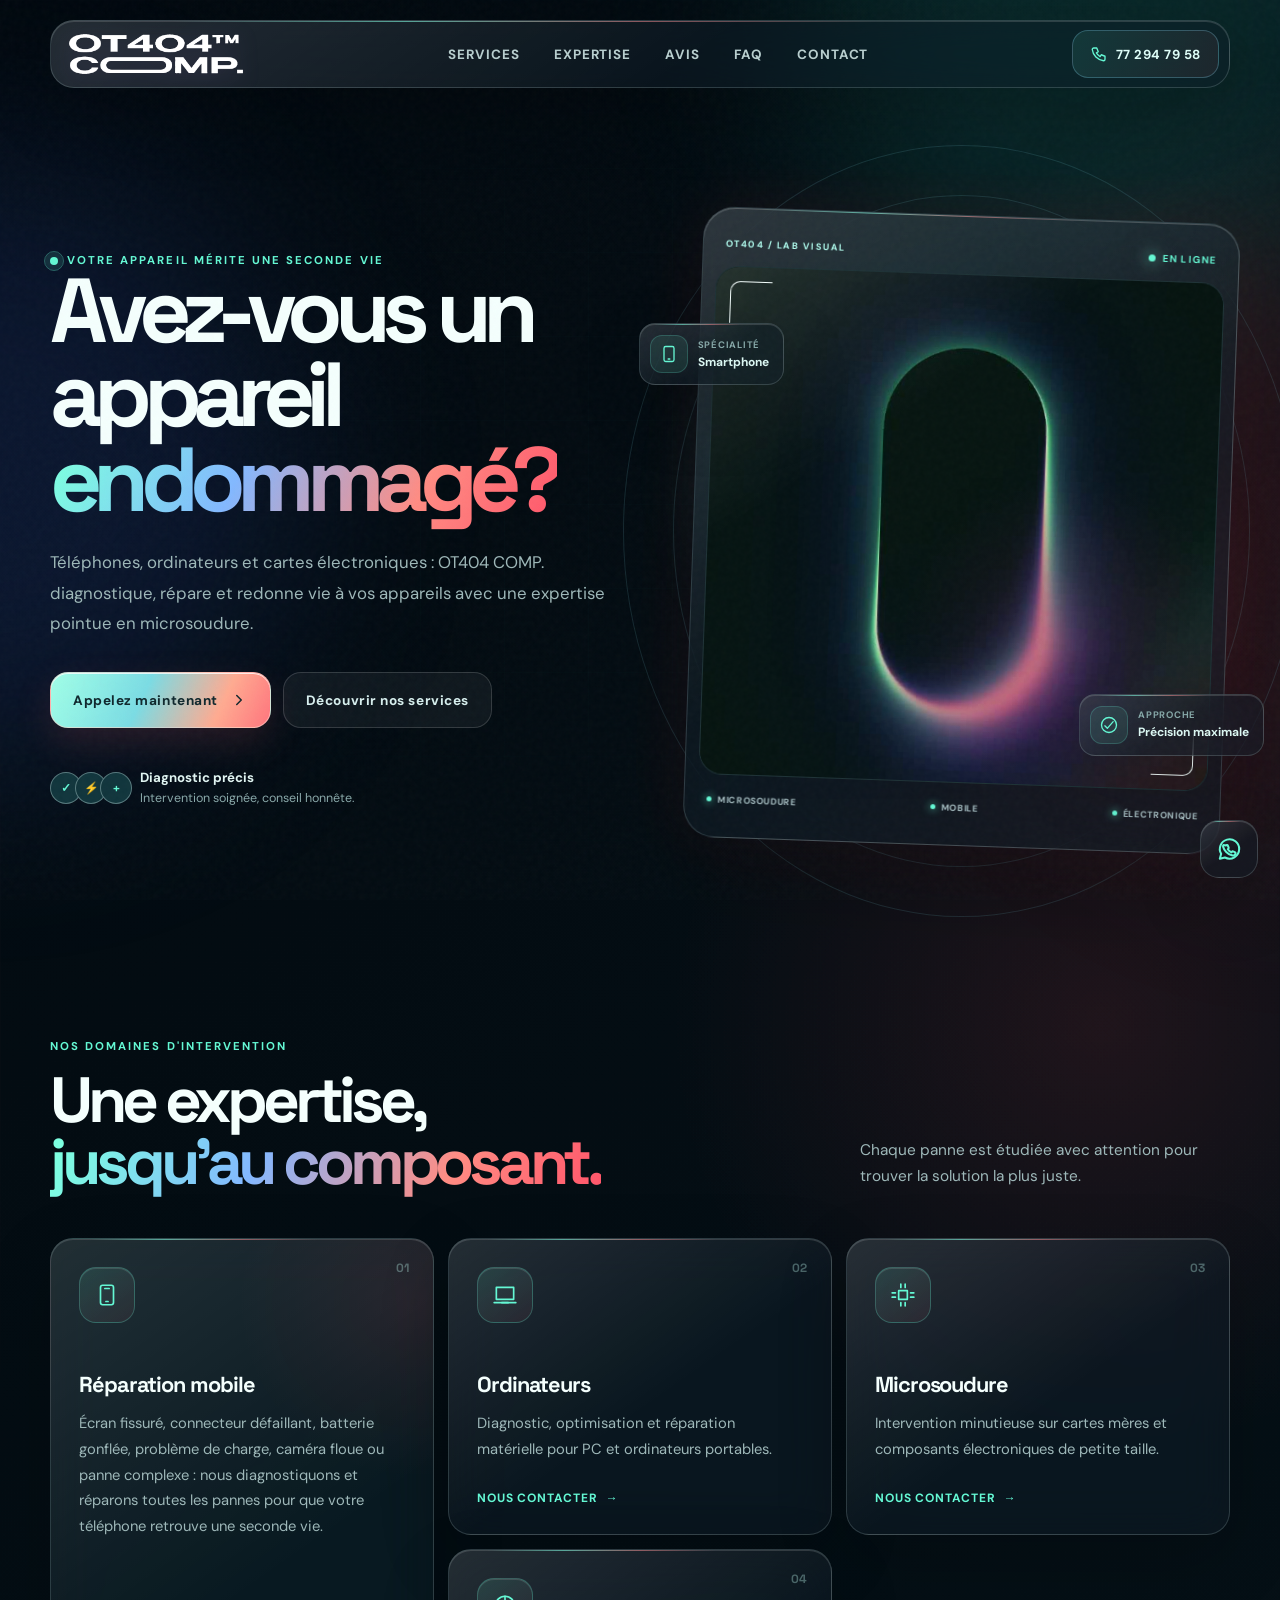
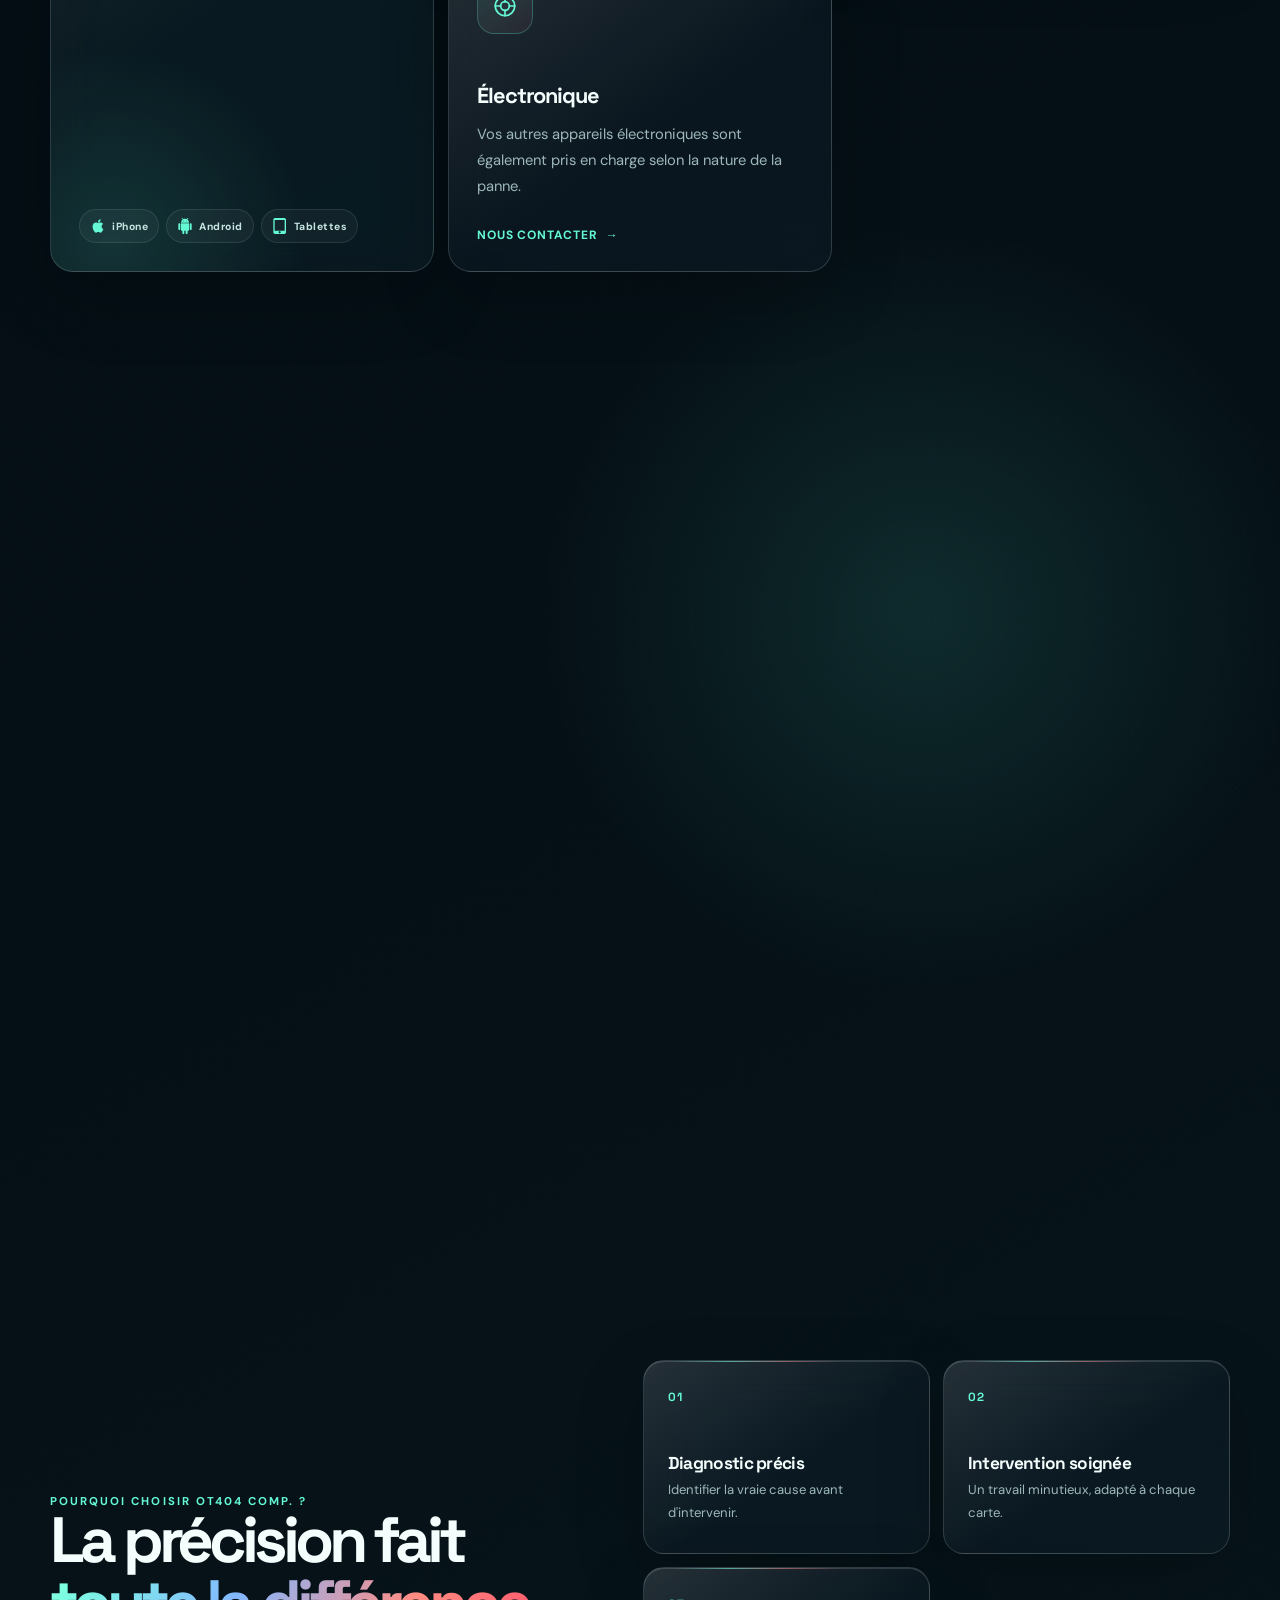
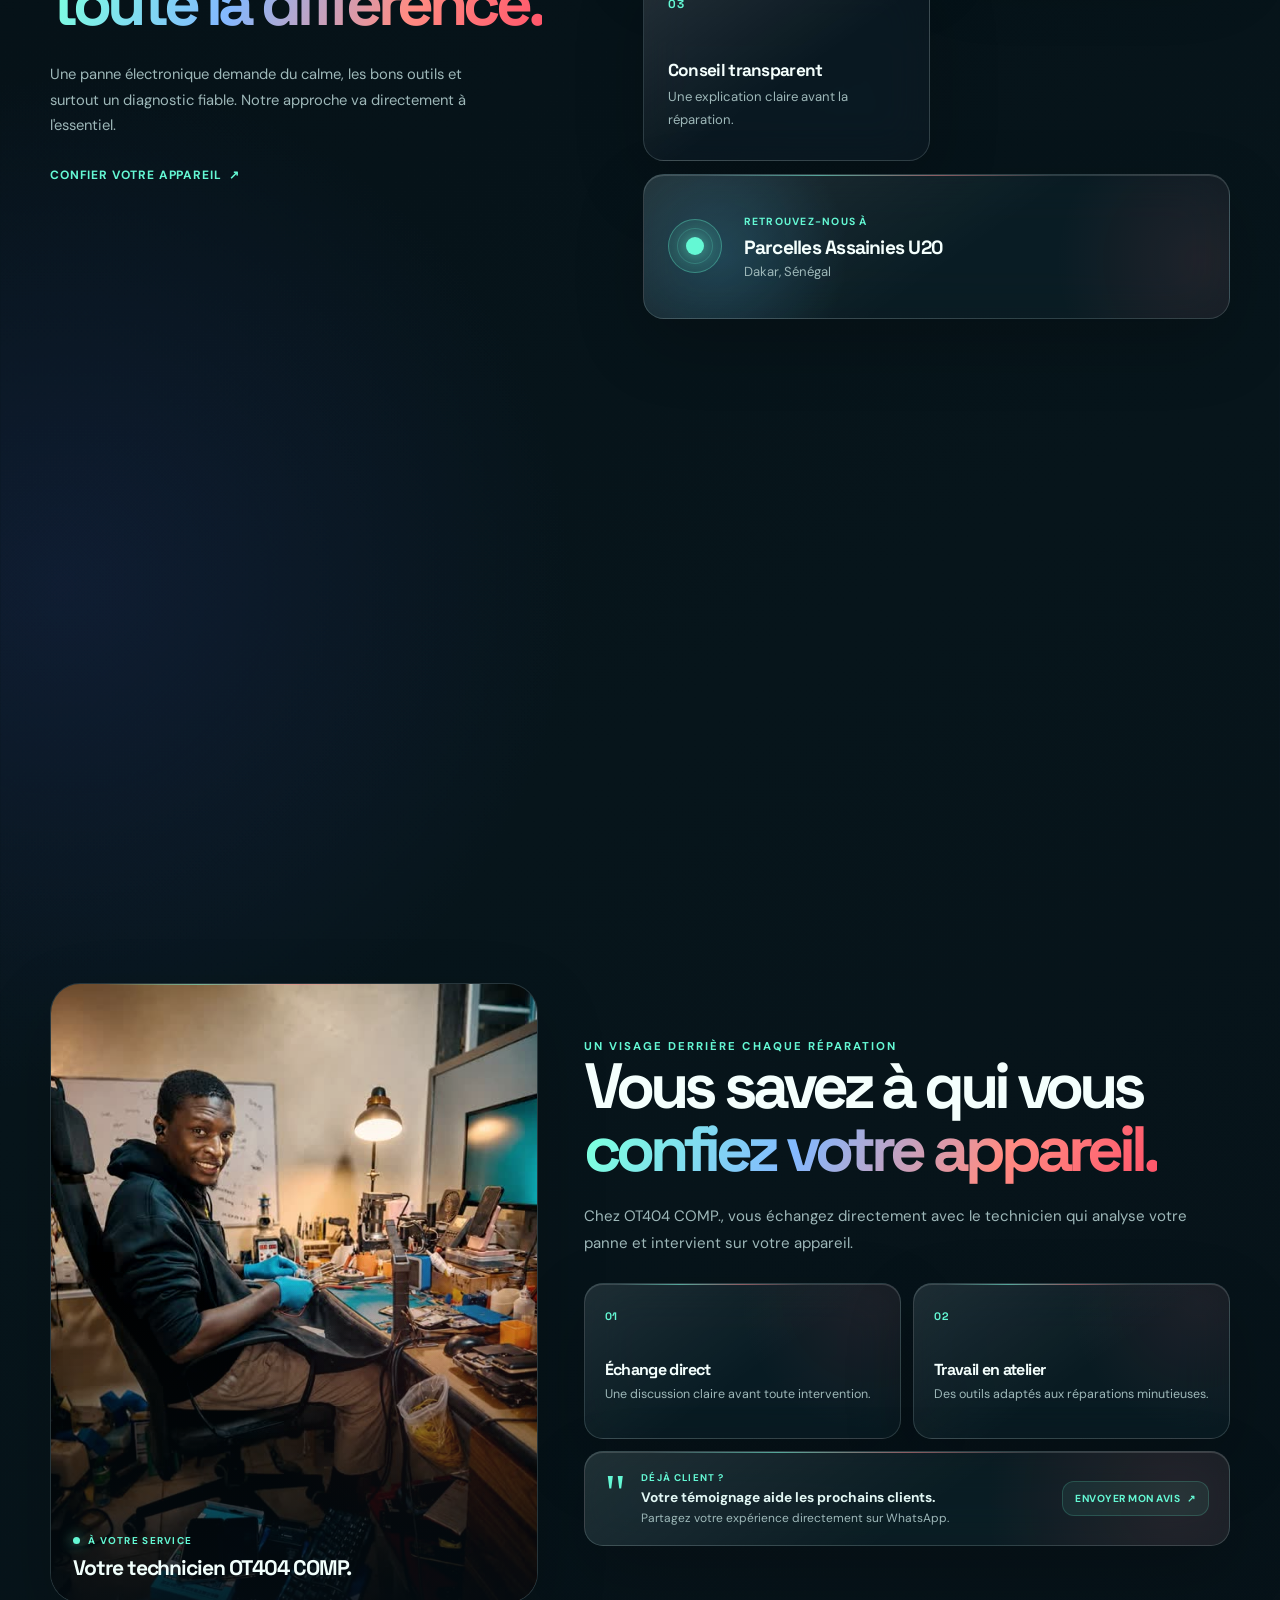
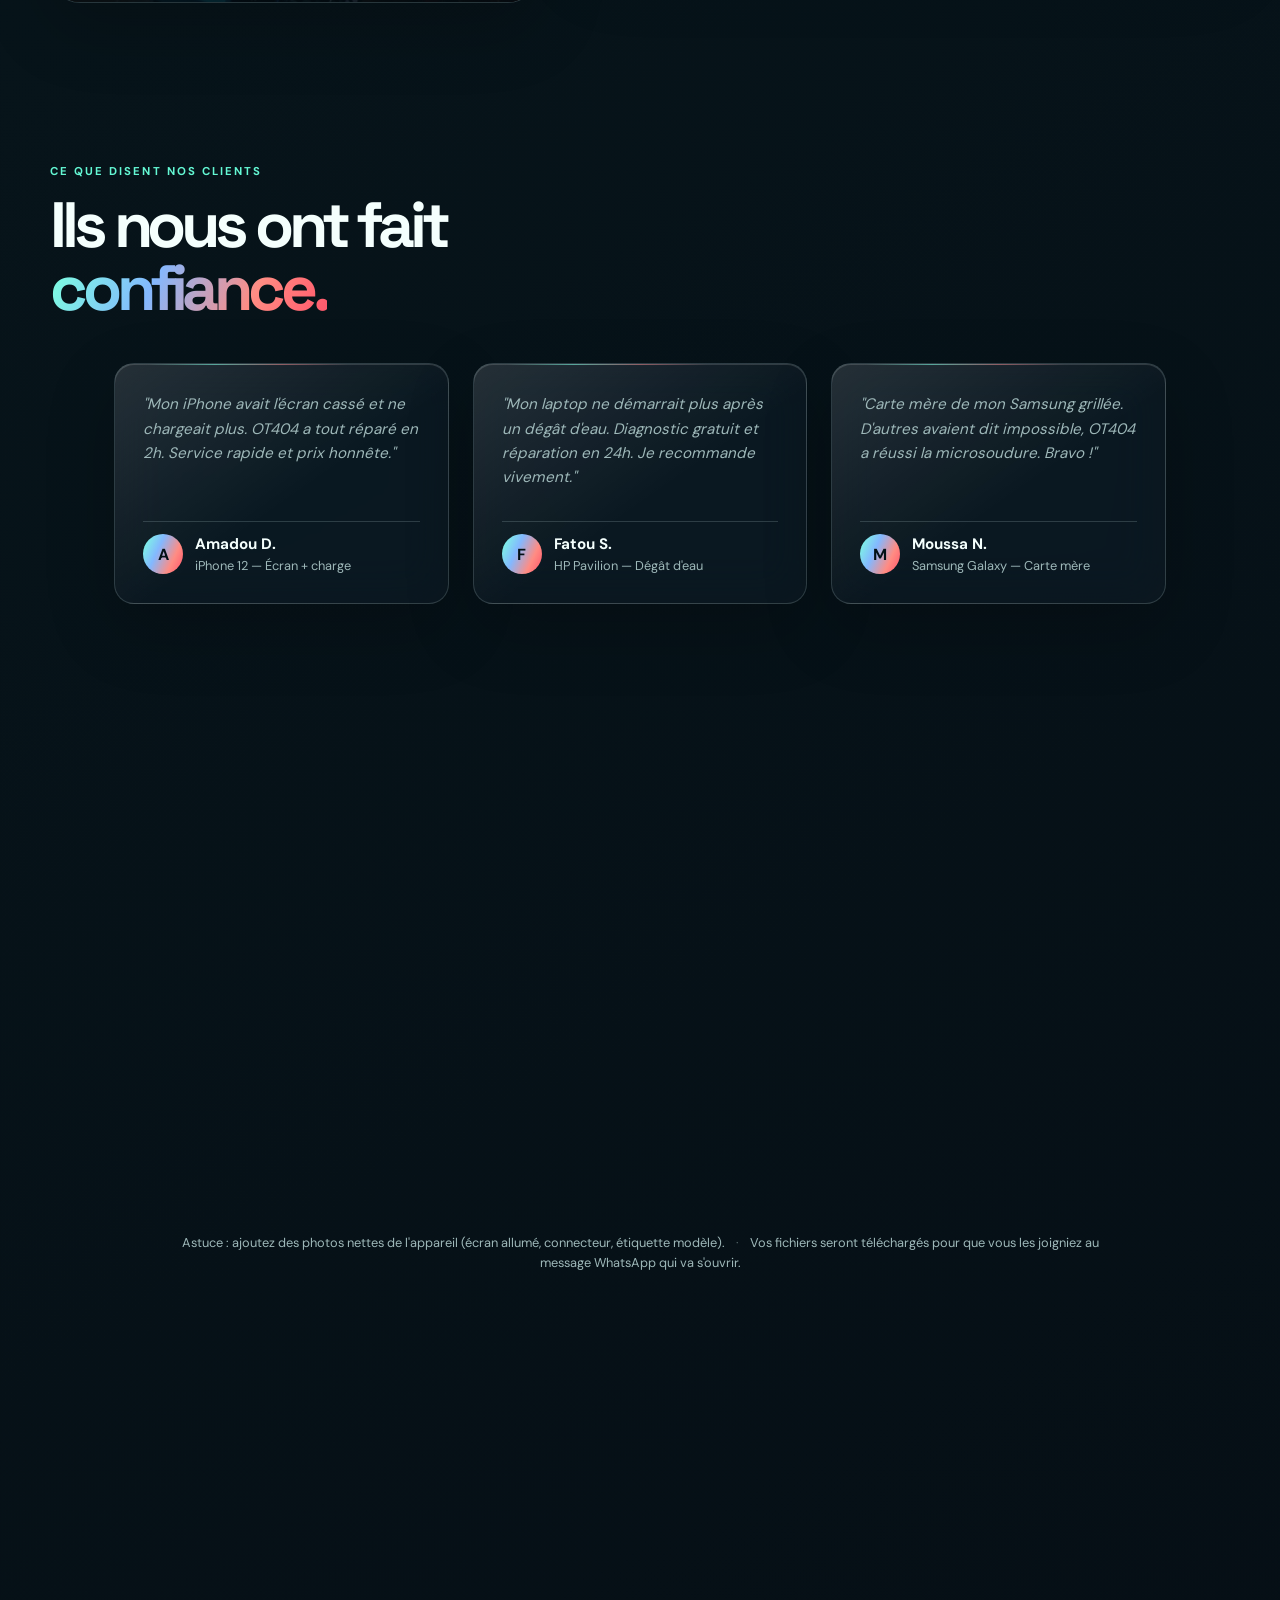
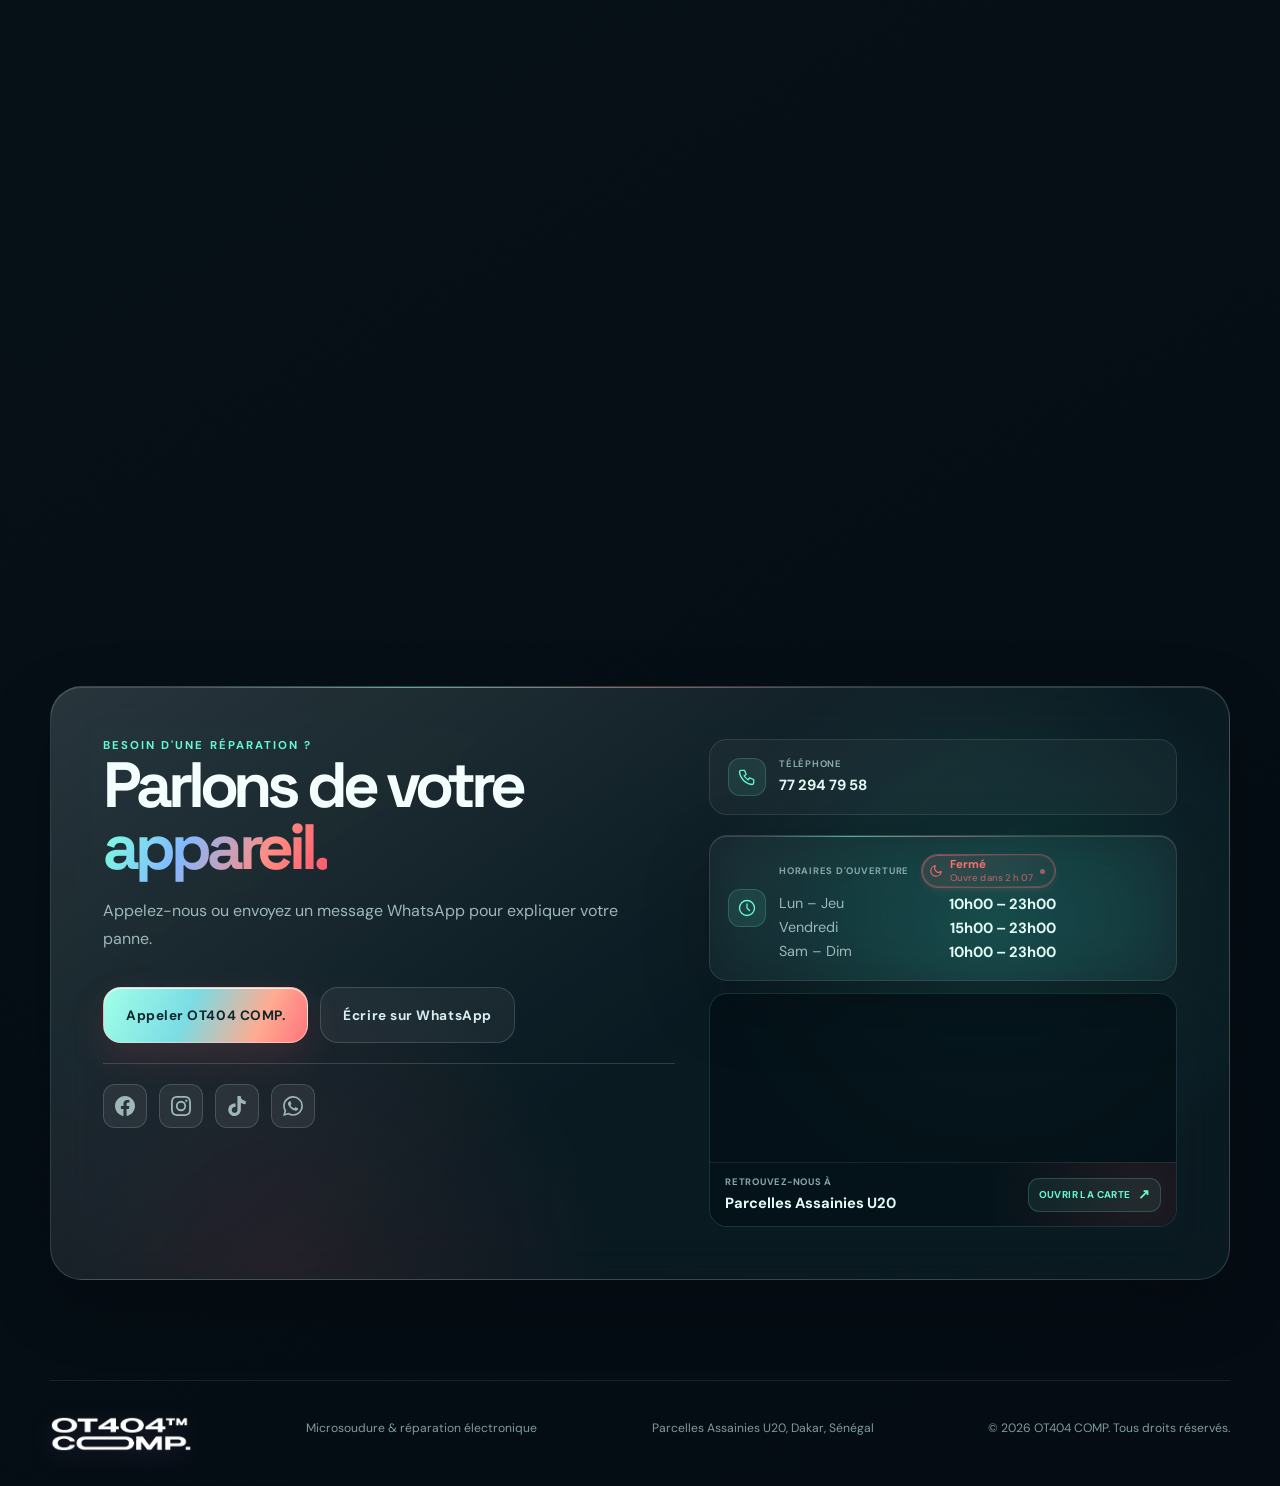
==== commit ad3f8d32: "feat: formulaire 'Décrivez votre panne' avec envoi WhatsApp + pièces jointes - Nouvelle section #dev" ====
--- a/index.html
+++ b/index.html
@@ -628,6 +628,90 @@
         </div>
       </section>
 
+      <!-- Devis / Panne : formulaire style "AI bar" envoyant sur WhatsApp -->
+      <section class="repair-form section" id="devis" aria-labelledby="devisTitle">
+        <div class="section-heading reveal">
+          <div class="eyebrow">Décrivez votre panne</div>
+          <h2 id="devisTitle">Expliquez-nous,<br /><span>nous répondons vite.</span></h2>
+          <p>Quelques mots et jusqu'à 8 photos ou vidéos. Tout part sur WhatsApp, on revient vers vous sous 30 min.</p>
+        </div>
+
+        <div class="px-shell glass reveal reveal-delay" id="pxShell" aria-label="Formulaire de description de panne">
+          <div class="px-matrix" aria-hidden="true"></div>
+          <div class="px-aura px-aura-left" aria-hidden="true"></div>
+          <div class="px-aura px-aura-right" aria-hidden="true"></div>
+
+          <form id="repairForm" class="px-form" autocomplete="off" novalidate>
+            <div class="px-field">
+              <label class="px-sr-only" for="problemText">Description de la panne</label>
+              <textarea
+                id="problemText"
+                class="px-input"
+                rows="3"
+                placeholder="Décrivez votre panne : modèle, symptômes, ce qui a déclenché le problème…"
+                aria-label="Description de la panne"
+              ></textarea>
+            </div>
+
+            <div class="px-files" id="filePreview" hidden aria-live="polite"></div>
+
+            <div class="px-toolbar">
+              <label class="px-btn px-btn-attach" title="Ajouter photos et vidéos">
+                <input type="file" id="fileInput" accept="image/*,video/*" multiple hidden />
+                <svg viewBox="0 0 24 24" aria-hidden="true"><path d="M12 5v14M5 12h14"/></svg>
+                <span class="px-sr-only">Ajouter des photos ou vidéos</span>
+              </label>
+
+              <div class="px-pills">
+                <div class="px-pill" data-pill="type" data-value="Mobile">
+                  <svg class="px-pill-icon" viewBox="0 0 24 24" aria-hidden="true">
+                    <rect x="7" y="2" width="10" height="20" rx="2"/>
+                    <path d="M11 18h2"/>
+                  </svg>
+                  <span class="px-pill-label" id="pillTypeLabel">Mobile</span>
+                  <svg class="px-pill-caret" viewBox="0 0 24 24" aria-hidden="true"><path d="m6 9 6 6 6-6"/></svg>
+                  <div class="px-pill-menu" role="menu" id="pillTypeMenu">
+                    <button type="button" data-value="Mobile" class="active">Mobile</button>
+                    <button type="button" data-value="Ordinateur">Ordinateur</button>
+                    <button type="button" data-value="Microsoudure / carte mère">Microsoudure</button>
+                    <button type="button" data-value="Autre">Autre</button>
+                  </div>
+                </div>
+
+                <div class="px-pill" data-pill="urgency" data-value="Normal">
+                  <svg class="px-pill-icon" viewBox="0 0 24 24" aria-hidden="true">
+                    <path d="M13 2 3 14h7l-1 8 10-12h-7z"/>
+                  </svg>
+                  <span class="px-pill-label" id="pillUrgencyLabel">Normal</span>
+                  <svg class="px-pill-caret" viewBox="0 0 24 24" aria-hidden="true"><path d="m6 9 6 6 6-6"/></svg>
+                  <div class="px-pill-menu" role="menu" id="pillUrgencyMenu">
+                    <button type="button" data-value="Normal" class="active">Normal</button>
+                    <button type="button" data-value="Urgent">Urgent</button>
+                    <button type="button" data-value="Devis uniquement">Devis</button>
+                  </div>
+                </div>
+              </div>
+
+              <div class="px-right">
+                <span class="px-files-count" id="filesCount" hidden></span>
+                <button type="submit" class="px-send" aria-label="Envoyer sur WhatsApp" title="Envoyer sur WhatsApp">
+                  <svg viewBox="0 0 24 24" aria-hidden="true">
+                    <path d="M22 2 11 13"/>
+                    <path d="M22 2 15 22l-4-9-9-4 20-7Z"/>
+                  </svg>
+                </button>
+              </div>
+            </div>
+          </form>
+        </div>
+
+        <p class="px-hint" id="formHint">
+          Astuce : ajoutez des photos nettes de l'appareil (écran allumé, connecteur, étiquette modèle).
+          <span class="px-hint-sep" aria-hidden="true">·</span>
+          Vos fichiers seront téléchargés pour que vous les joigniez au message WhatsApp qui va s'ouvrir.
+        </p>
+      </section>
+
       <!-- FAQ -->
       <section class="faq section" id="faq">
         <div class="section-heading reveal">
--- a/styles.css
+++ b/styles.css
@@ -2515,3 +2515,559 @@
   color: #031016;
   transform: translateY(-3px);
 }
+
+/* =========================================================
+   Formulaire "AI bar" — Décrivez votre panne (WhatsApp)
+   ========================================================= */
+.px-sr-only {
+  position: absolute;
+  width: 1px;
+  height: 1px;
+  margin: -1px;
+  padding: 0;
+  overflow: hidden;
+  clip: rect(0, 0, 0, 0);
+  white-space: nowrap;
+  border: 0;
+}
+
+.repair-form {
+  padding: 40px 0 84px;
+  position: relative;
+}
+
+.repair-form .section-heading p {
+  max-width: 580px;
+  margin-left: auto;
+  margin-right: auto;
+}
+
+.px-shell {
+  position: relative;
+  isolation: isolate;
+  width: min(920px, calc(100% - 40px));
+  margin: 36px auto 0;
+  padding: 0;
+  border-radius: 28px;
+  background: linear-gradient(180deg, rgba(7, 18, 24, 0.78) 0%, rgba(4, 12, 16, 0.92) 100%);
+  border: 1px solid rgba(255, 255, 255, 0.06);
+  box-shadow:
+    0 30px 80px rgba(0, 0, 0, 0.45),
+    0 0 0 1px rgba(255, 255, 255, 0.02);
+  transition: box-shadow 280ms ease, border-color 280ms ease;
+}
+
+/* Border halo: orange à gauche → bleu à droite */
+.px-shell::before {
+  content: "";
+  position: absolute;
+  inset: -1px;
+  z-index: 0;
+  border-radius: inherit;
+  padding: 1px;
+  background: linear-gradient(
+    90deg,
+    rgba(255, 122, 105, 0.95) 0%,
+    rgba(255, 122, 105, 0.55) 12%,
+    rgba(190, 130, 230, 0.35) 50%,
+    rgba(110, 160, 255, 0.55) 88%,
+    rgba(81, 167, 255, 0.95) 100%
+  );
+  -webkit-mask:
+    linear-gradient(#000 0 0) content-box,
+    linear-gradient(#000 0 0);
+  -webkit-mask-composite: xor;
+          mask-composite: exclude;
+  pointer-events: none;
+  opacity: 0.85;
+}
+
+.px-shell:focus-within {
+  box-shadow:
+    0 30px 80px rgba(0, 0, 0, 0.5),
+    0 0 0 1px rgba(255, 255, 255, 0.05);
+}
+
+/* Aura à gauche (orange) et à droite (bleu) */
+.px-aura {
+  position: absolute;
+  top: -30%;
+  bottom: -30%;
+  width: 38%;
+  pointer-events: none;
+  z-index: -1;
+  filter: blur(38px);
+  opacity: 0.55;
+}
+
+.px-aura-left {
+  left: -10%;
+  background: radial-gradient(circle at center, rgba(255, 105, 100, 0.55), transparent 70%);
+}
+
+.px-aura-right {
+  right: -10%;
+  background: radial-gradient(circle at center, rgba(81, 167, 255, 0.55), transparent 70%);
+}
+
+/* Fond "matrix" — texte façon référence image, très subtil */
+.px-matrix {
+  position: absolute;
+  inset: 0;
+  border-radius: inherit;
+  overflow: hidden;
+  opacity: 0.22;
+  mix-blend-mode: screen;
+  pointer-events: none;
+  background-image: url("data:image/svg+xml;utf8,<svg xmlns='http://www.w3.org/2000/svg' viewBox='0 0 1200 520' fill='%2364f8d4' font-family='ui-monospace,monospace' font-size='11' font-weight='500' letter-spacing='2'><text x='20' y='22' opacity='0.45'>VS S  L K H D Q V .  @ X &amp; R  + B  +</text><text x='110' y='44' opacity='0.6'>P + K . T u  Q C Q N + Z   C + N   Q U T L</text><text x='30' y='66' opacity='0.4'>π Q   N C T  + U N Q  .  1  0  Q  Z  W</text><text x='250' y='88' opacity='0.55'>Y B   B 0   1</text><text x='500' y='22' opacity='0.4'>+ G   V   N I M 0 E P T R Q G H J C V Z 1 0</text><text x='720' y='46' opacity='0.55'>π Q N C T + U N Q  .  1  0  Q  Z W</text><text x='840' y='70' opacity='0.4'>V S  S  L K H D Q V .  @ X &amp; R + B +</text><text x='60' y='108' opacity='0.5'>T u  Q C Q N + Z   C + N   Q U T L</text><text x='320' y='130' opacity='0.4'>π Q N C T  + U N Q  .  1  0</text><text x='600' y='108' opacity='0.55'>Y B B 0   1</text><text x='900' y='130' opacity='0.45'>P + K . T u  Q C Q N</text><text x='40' y='158' opacity='0.5'>+ G   V   N I M 0 E P T R Q</text><text x='380' y='180' opacity='0.4'>V S  S  L K H D Q V</text><text x='680' y='160' opacity='0.55'>T u  Q C Q N + Z   C + N</text><text x='180' y='200' opacity='0.4'>Y B B 0   1   π Q N C T</text><text x='820' y='200' opacity='0.5'>+ G V N I M 0 E P T R Q G H J</text><text x='20' y='232' opacity='0.55'>π Q N C T  + U N Q  .  1  0  Q  Z  W</text><text x='430' y='252' opacity='0.4'>P + K . T u  Q C Q N + Z</text><text x='760' y='234' opacity='0.5'>V S S L K H D Q V . @ X &amp; R + B</text><text x='110' y='280' opacity='0.45'>+ G V N I M 0 E P T R Q G H J C V Z</text><text x='540' y='300' opacity='0.55'>Y B B 0 1   π Q N C T</text><text x='900' y='280' opacity='0.4'>T u  Q C Q N + Z   C + N Q U T L</text><text x='30' y='328' opacity='0.5'>VS S  L K H D Q V .  @ X &amp; R + B +</text><text x='370' y='348' opacity='0.45'>π Q N C T  + U N Q</text><text x='720' y='328' opacity='0.55'>P + K . T u  Q C Q N + Z</text><text x='60' y='376' opacity='0.4'>Y B B 0 1   π Q N C T + U N Q</text><text x='420' y='398' opacity='0.5'>+ G V N I M 0 E P T R Q G H J C V Z 1 0</text><text x='800' y='376' opacity='0.45'>V S S  L K H D Q V . @ X &amp; R + B</text><text x='180' y='424' opacity='0.55'>T u  Q C Q N + Z   C + N Q U T L</text><text x='620' y='446' opacity='0.4'>Y B B 0 1   π Q N C T + U N Q</text><text x='30' y='472' opacity='0.5'>π Q N C T  + U N Q  .  1  0  Q  Z W</text><text x='500' y='494' opacity='0.45'>+ G V N I M 0 E P T R Q G H J C V Z 1 0</text><text x='880' y='472' opacity='0.4'>V S S  L K H D Q V . @ X &amp; R + B +</text></svg>");
+  background-size: 100% 100%;
+  background-repeat: no-repeat;
+}
+
+.px-form {
+  position: relative;
+  z-index: 1;
+  display: flex;
+  flex-direction: column;
+  gap: 14px;
+  padding: 22px 22px 18px;
+}
+
+.px-field {
+  display: block;
+}
+
+.px-input {
+  width: 100%;
+  resize: none;
+  background: transparent;
+  border: 0;
+  outline: none;
+  color: var(--text);
+  font: 500 1.02rem/1.55 var(--font-body);
+  letter-spacing: 0.005em;
+  min-height: 70px;
+  max-height: 220px;
+  padding: 4px 2px;
+}
+
+.px-input::placeholder {
+  color: rgba(220, 240, 245, 0.42);
+  font-weight: 400;
+}
+
+.px-input:focus::placeholder {
+  color: rgba(220, 240, 245, 0.25);
+}
+
+/* Prévisualisation des fichiers joints */
+.px-files {
+  display: flex;
+  flex-wrap: wrap;
+  gap: 8px;
+  padding-top: 2px;
+}
+
+.px-chip {
+  display: inline-flex;
+  align-items: center;
+  gap: 9px;
+  padding: 5px 8px 5px 5px;
+  max-width: 240px;
+  border: 1px solid rgba(255, 255, 255, 0.08);
+  border-radius: 12px;
+  background: rgba(255, 255, 255, 0.04);
+  color: var(--muted);
+  font-size: 0.78rem;
+  transition: border-color 180ms ease, background 180ms ease;
+}
+
+.px-chip:hover {
+  border-color: rgba(255, 255, 255, 0.16);
+  background: rgba(255, 255, 255, 0.06);
+}
+
+.px-chip-thumb {
+  width: 30px;
+  height: 30px;
+  flex: none;
+  object-fit: cover;
+  border-radius: 7px;
+  background: #02141a;
+  border: 1px solid rgba(255, 255, 255, 0.06);
+}
+
+.px-chip-thumb.is-video {
+  display: grid;
+  place-items: center;
+  background:
+    radial-gradient(circle at 50% 50%, rgba(81, 167, 255, 0.18), transparent 70%),
+    #02141a;
+  color: #cfe7ff;
+}
+
+.px-chip-thumb.is-video svg {
+  width: 14px;
+  height: 14px;
+  fill: currentColor;
+}
+
+.px-chip-name {
+  white-space: nowrap;
+  overflow: hidden;
+  text-overflow: ellipsis;
+  min-width: 0;
+  flex: 1;
+  color: var(--text);
+}
+
+.px-chip-size {
+  color: var(--muted);
+  font-size: 0.7rem;
+  flex: none;
+}
+
+.px-chip-remove {
+  display: inline-grid;
+  place-items: center;
+  width: 22px;
+  height: 22px;
+  flex: none;
+  border: 0;
+  border-radius: 7px;
+  background: rgba(255, 95, 105, 0.16);
+  color: #ffc4c4;
+  cursor: pointer;
+  transition: background 160ms ease, color 160ms ease;
+}
+
+.px-chip-remove:hover {
+  background: rgba(255, 95, 105, 0.32);
+  color: #fff;
+}
+
+.px-chip-remove svg {
+  width: 11px;
+  height: 11px;
+  stroke: currentColor;
+  fill: none;
+  stroke-width: 2.2;
+  stroke-linecap: round;
+}
+
+/* Toolbar */
+.px-toolbar {
+  display: flex;
+  align-items: center;
+  gap: 10px;
+  flex-wrap: wrap;
+}
+
+.px-btn {
+  display: inline-grid;
+  place-items: center;
+  width: 40px;
+  height: 40px;
+  flex: none;
+  border-radius: 13px;
+  border: 1px solid rgba(255, 255, 255, 0.08);
+  background: rgba(255, 255, 255, 0.04);
+  color: var(--muted);
+  cursor: pointer;
+  transition: background 180ms ease, border-color 180ms ease, color 180ms ease, transform 180ms ease;
+}
+
+.px-btn:hover {
+  background: rgba(255, 255, 255, 0.08);
+  color: var(--text);
+  border-color: rgba(255, 255, 255, 0.2);
+}
+
+.px-btn:active {
+  transform: scale(0.96);
+}
+
+.px-btn svg {
+  width: 18px;
+  height: 18px;
+  stroke: currentColor;
+  fill: none;
+  stroke-width: 1.8;
+  stroke-linecap: round;
+  stroke-linejoin: round;
+}
+
+.px-pills {
+  display: flex;
+  gap: 8px;
+  flex: 1 1 auto;
+  flex-wrap: wrap;
+  min-width: 0;
+}
+
+.px-pill {
+  position: relative;
+  display: inline-flex;
+  align-items: center;
+  gap: 8px;
+  padding: 0 10px 0 12px;
+  height: 40px;
+  border-radius: 13px;
+  border: 1px solid rgba(255, 255, 255, 0.08);
+  background: rgba(255, 255, 255, 0.04);
+  color: var(--text);
+  font-size: 0.86rem;
+  cursor: pointer;
+  user-select: none;
+  transition: background 180ms ease, border-color 180ms ease;
+}
+
+.px-pill:hover {
+  background: rgba(255, 255, 255, 0.07);
+  border-color: rgba(255, 255, 255, 0.2);
+}
+
+.px-pill.open {
+  border-color: rgba(100, 248, 212, 0.32);
+  background: rgba(100, 248, 212, 0.06);
+}
+
+.px-pill-icon {
+  width: 16px;
+  height: 16px;
+  stroke: currentColor;
+  fill: none;
+  stroke-width: 1.6;
+  stroke-linecap: round;
+  stroke-linejoin: round;
+  opacity: 0.75;
+  flex: none;
+}
+
+.px-pill-caret {
+  width: 12px;
+  height: 12px;
+  stroke: currentColor;
+  fill: none;
+  stroke-width: 2;
+  stroke-linecap: round;
+  stroke-linejoin: round;
+  opacity: 0.55;
+  flex: none;
+  margin-left: 1px;
+  transition: transform 180ms ease;
+}
+
+.px-pill.open .px-pill-caret {
+  transform: rotate(180deg);
+}
+
+.px-pill-menu {
+  position: absolute;
+  top: calc(100% + 8px);
+  left: 0;
+  min-width: 200px;
+  padding: 6px;
+  display: none;
+  flex-direction: column;
+  border-radius: 14px;
+  background: linear-gradient(180deg, rgba(15, 28, 35, 0.97), rgba(8, 18, 24, 0.97));
+  border: 1px solid rgba(255, 255, 255, 0.1);
+  box-shadow: 0 14px 40px rgba(0, 0, 0, 0.5);
+  z-index: 6;
+}
+
+.px-pill.open .px-pill-menu {
+  display: flex;
+}
+
+.px-pill-menu button {
+  display: flex;
+  align-items: center;
+  gap: 10px;
+  width: 100%;
+  padding: 9px 11px;
+  border: 0;
+  background: transparent;
+  color: var(--text);
+  font: 500 0.88rem var(--font-body);
+  text-align: left;
+  border-radius: 9px;
+  cursor: pointer;
+  transition: background 160ms ease, color 160ms ease;
+}
+
+.px-pill-menu button:hover {
+  background: rgba(255, 255, 255, 0.07);
+}
+
+.px-pill-menu button.active {
+  background: rgba(100, 248, 212, 0.1);
+  color: var(--accent-soft);
+}
+
+.px-pill-menu button.active::before {
+  content: "";
+  width: 6px;
+  height: 6px;
+  border-radius: 50%;
+  background: var(--accent);
+  box-shadow: 0 0 8px var(--accent);
+}
+
+.px-right {
+  display: inline-flex;
+  align-items: center;
+  gap: 10px;
+  margin-left: auto;
+  flex: none;
+}
+
+.px-files-count {
+  font-size: 0.78rem;
+  color: var(--muted);
+  padding: 0 4px;
+  white-space: nowrap;
+}
+
+/* Bouton envoyer : dégradé circulaire (référence image) */
+.px-send {
+  position: relative;
+  display: inline-grid;
+  place-items: center;
+  width: 46px;
+  height: 46px;
+  flex: none;
+  border: 0;
+  border-radius: 50%;
+  cursor: pointer;
+  background: linear-gradient(135deg, #8b6dff 0%, #c44bff 38%, #ff6a8b 72%, #ff8a3a 100%);
+  box-shadow:
+    0 8px 22px rgba(196, 75, 255, 0.42),
+    0 0 0 1px rgba(255, 255, 255, 0.08) inset,
+    0 0 24px rgba(255, 138, 58, 0.25);
+  color: #fff;
+  transition: transform 200ms ease, box-shadow 200ms ease, filter 200ms ease;
+}
+
+.px-send::after {
+  content: "";
+  position: absolute;
+  inset: 0;
+  border-radius: inherit;
+  background: linear-gradient(180deg, rgba(255, 255, 255, 0.18), transparent 55%);
+  pointer-events: none;
+}
+
+.px-send:hover {
+  transform: translateY(-1px) scale(1.05);
+  box-shadow:
+    0 10px 28px rgba(196, 75, 255, 0.55),
+    0 0 0 1px rgba(255, 255, 255, 0.14) inset,
+    0 0 32px rgba(255, 138, 58, 0.35);
+}
+
+.px-send:active {
+  transform: translateY(0) scale(0.98);
+}
+
+.px-send svg {
+  width: 18px;
+  height: 18px;
+  stroke: currentColor;
+  fill: none;
+  stroke-width: 2;
+  stroke-linecap: round;
+  stroke-linejoin: round;
+  position: relative;
+  z-index: 1;
+  transform: translate(1px, 1px);
+}
+
+.px-send[disabled] {
+  filter: grayscale(0.4) brightness(0.7);
+  cursor: not-allowed;
+  box-shadow: 0 4px 12px rgba(0, 0, 0, 0.3);
+}
+
+/* Drag & drop visuel */
+.px-shell.is-drag {
+  border-color: rgba(100, 248, 212, 0.35);
+  box-shadow:
+    0 30px 80px rgba(0, 0, 0, 0.5),
+    0 0 0 1px rgba(100, 248, 212, 0.2),
+    0 0 0 6px rgba(100, 248, 212, 0.06);
+}
+
+.px-shell.is-drag::before {
+  opacity: 1;
+}
+
+/* Texte d'aide sous le formulaire */
+.px-hint {
+  width: min(920px, calc(100% - 40px));
+  margin: 16px auto 0;
+  text-align: center;
+  color: var(--muted);
+  font-size: 0.8rem;
+  line-height: 1.6;
+}
+
+.px-hint-sep {
+  margin: 0 8px;
+  opacity: 0.5;
+}
+
+.px-hint.is-error {
+  color: #ff9a9a;
+}
+
+.px-hint.is-success {
+  color: var(--accent-soft);
+}
+
+/* Responsive */
+@media (max-width: 640px) {
+  .px-form {
+    padding: 18px 16px 14px;
+    gap: 12px;
+  }
+  .px-toolbar {
+    gap: 8px;
+  }
+  .px-pill {
+    height: 38px;
+    padding: 0 9px 0 10px;
+    font-size: 0.82rem;
+  }
+  .px-pill-icon {
+    width: 15px;
+    height: 15px;
+  }
+  .px-btn {
+    width: 38px;
+    height: 38px;
+  }
+  .px-send {
+    width: 42px;
+    height: 42px;
+  }
+  .px-chip {
+    max-width: 100%;
+  }
+  .px-hint-sep {
+    display: block;
+    margin: 4px 0 0;
+    opacity: 0;
+  }
+}
+
+@media (prefers-reduced-motion: reduce) {
+  .px-send,
+  .px-pill,
+  .px-pill-caret,
+  .px-btn {
+    transition: none;
+  }
+}
+
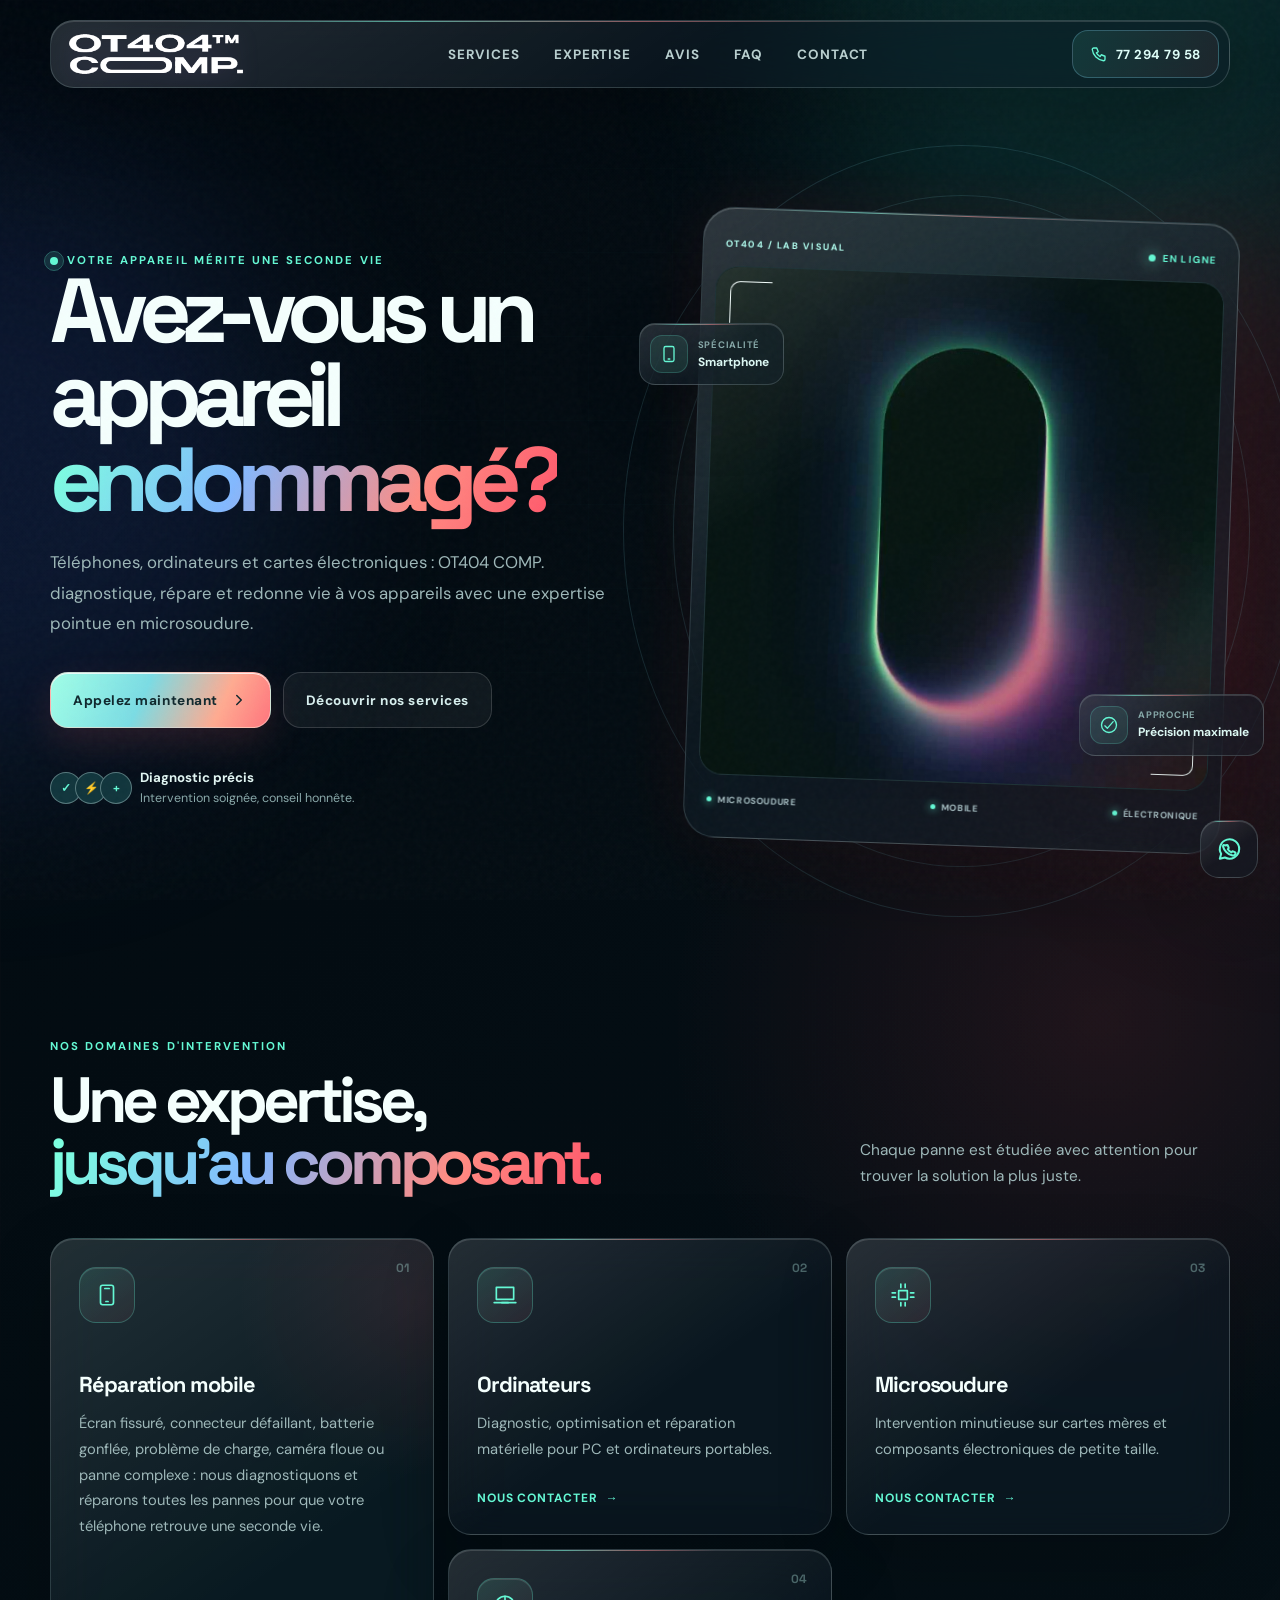
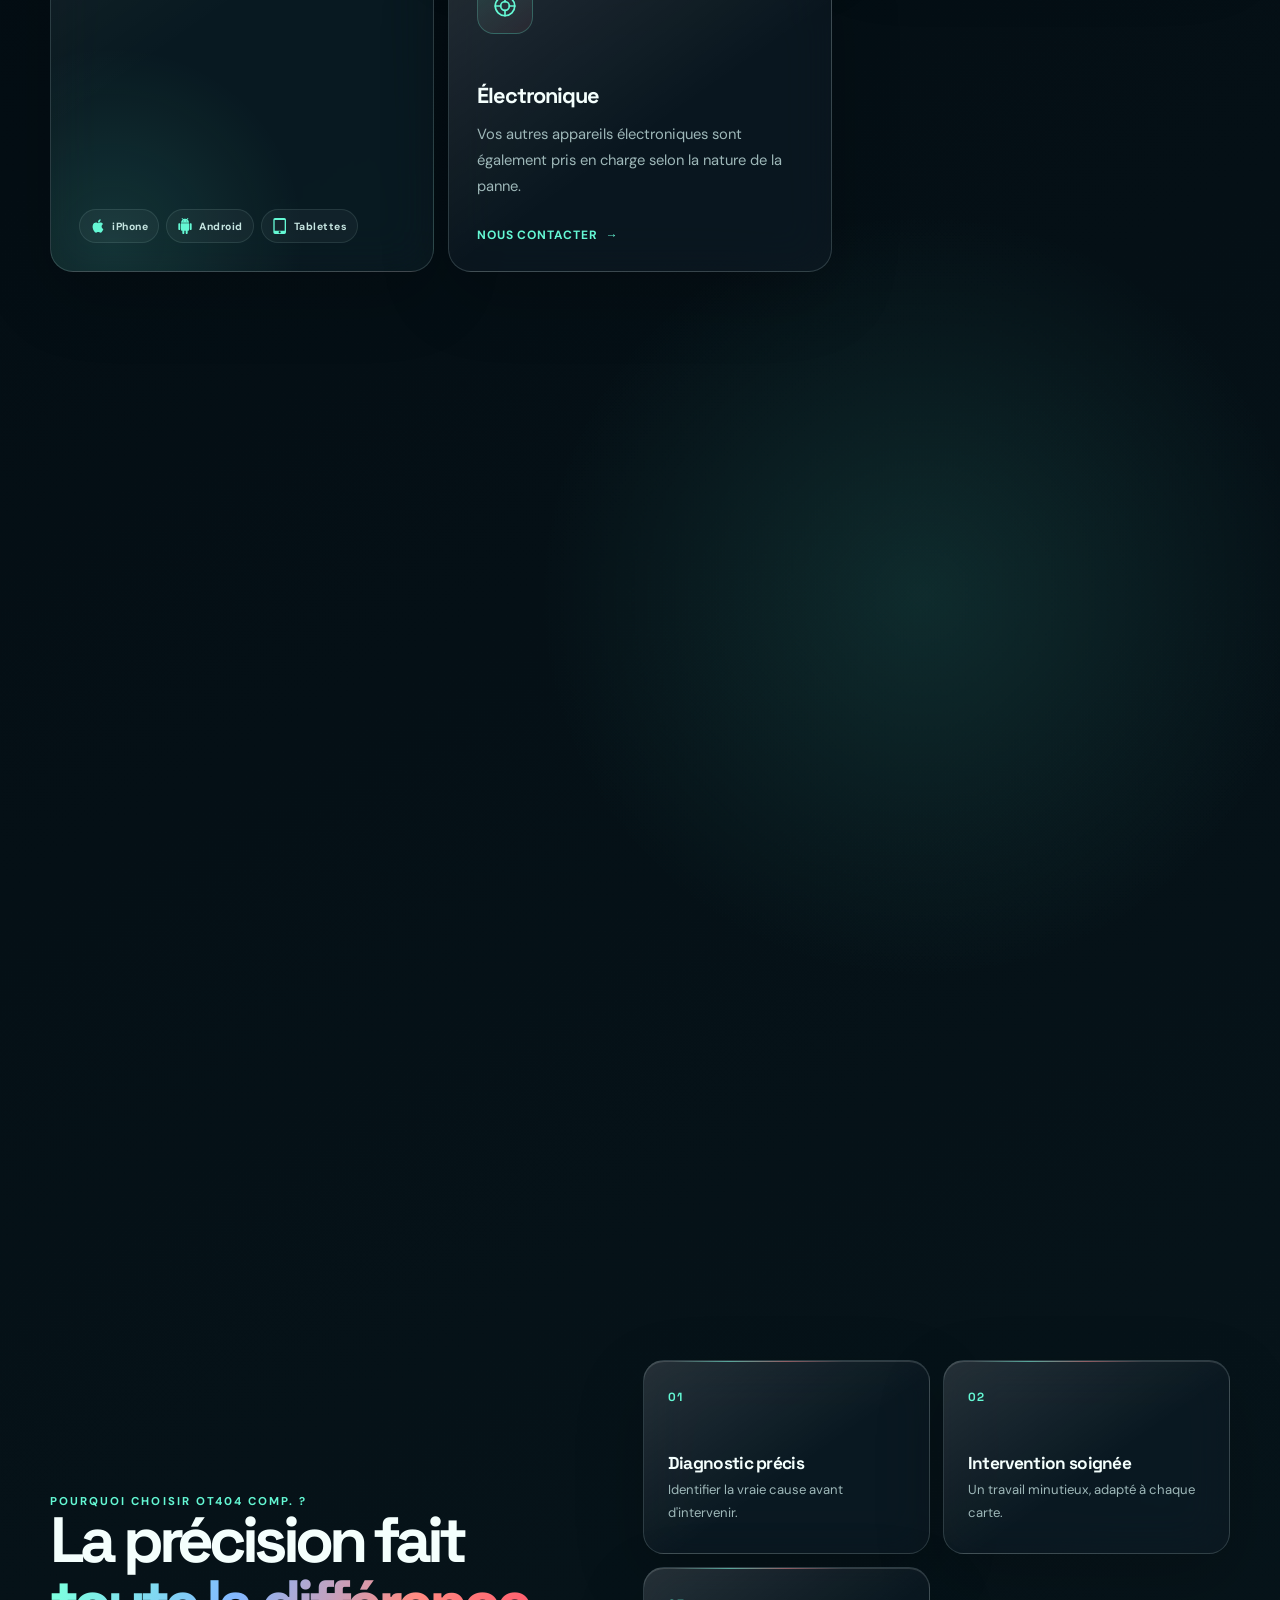
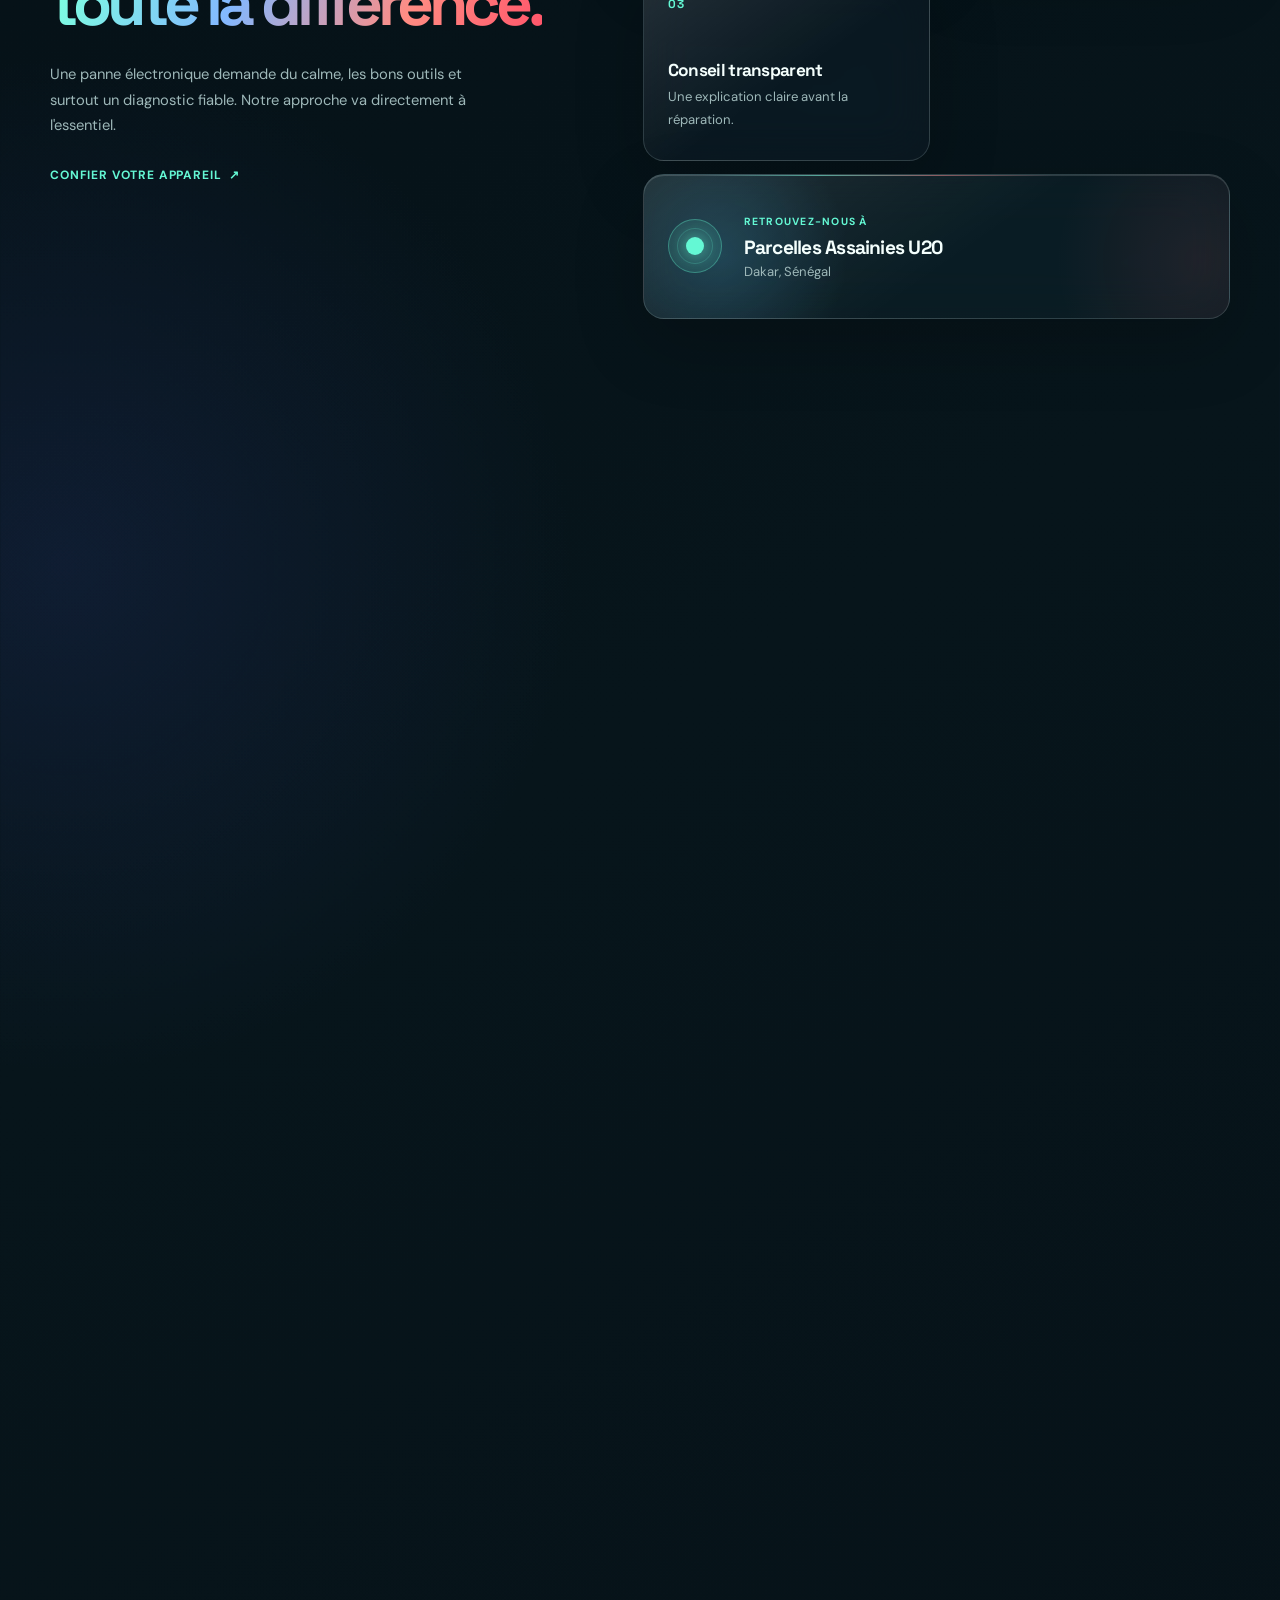
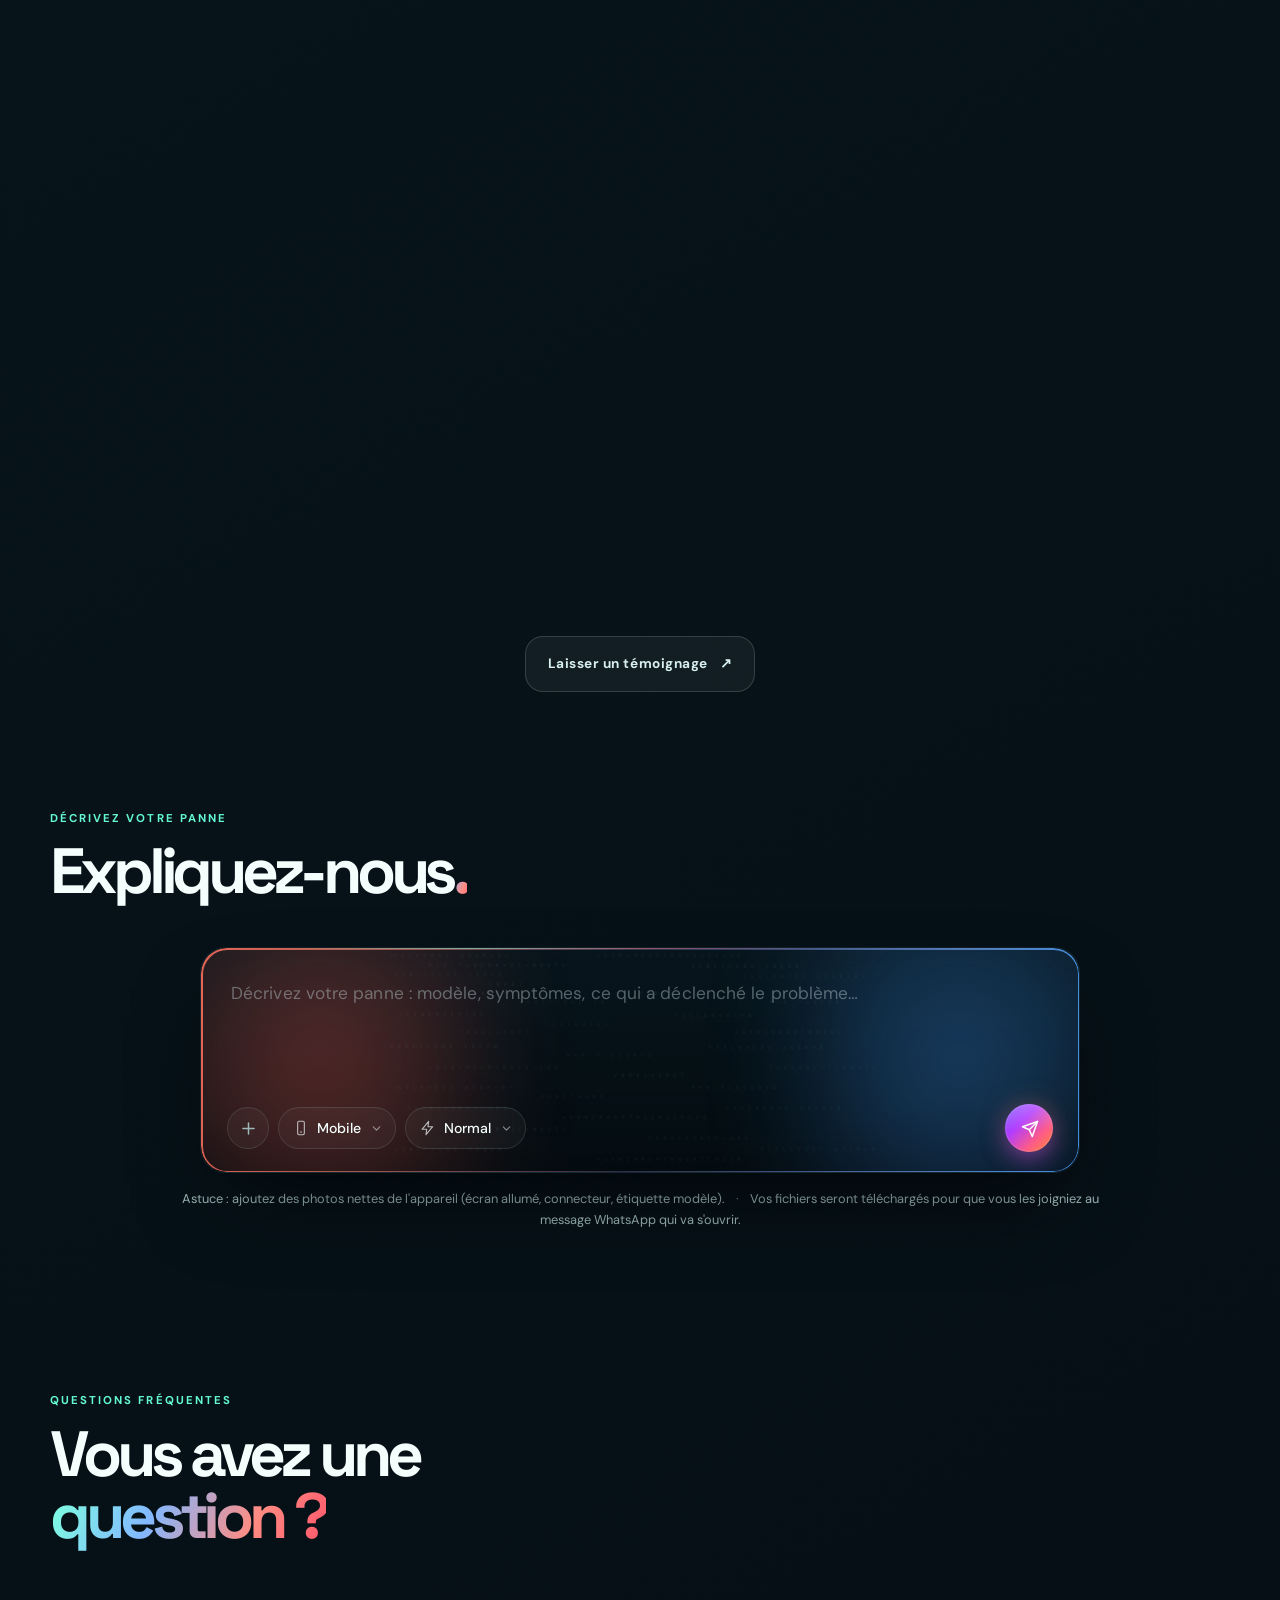
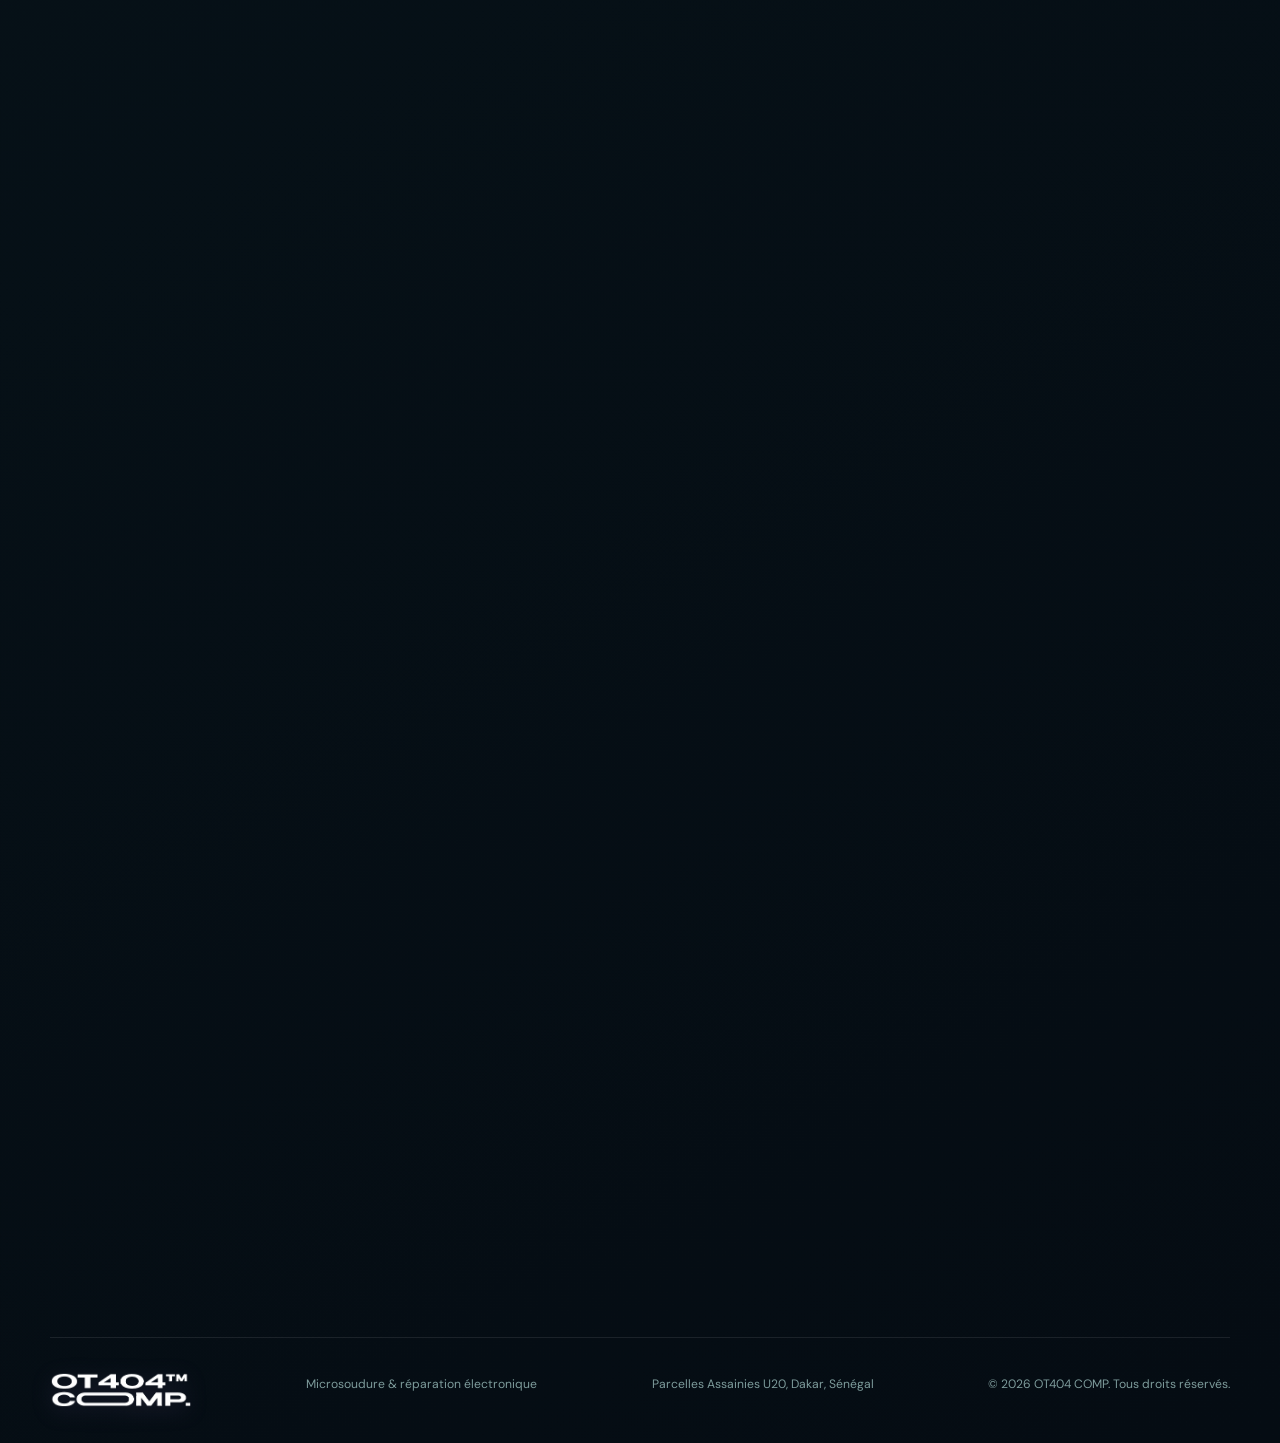
==== commit 7ca9739d: "fix: supprime 'nous répondons vite' et subtitle, améliore design du formulaire - Supprime le sous-ti" ====
--- a/index.html
+++ b/index.html
@@ -632,8 +632,7 @@
       <section class="repair-form section" id="devis" aria-labelledby="devisTitle">
         <div class="section-heading reveal">
           <div class="eyebrow">Décrivez votre panne</div>
-          <h2 id="devisTitle">Expliquez-nous,<br /><span>nous répondons vite.</span></h2>
-          <p>Quelques mots et jusqu'à 8 photos ou vidéos. Tout part sur WhatsApp, on revient vers vous sous 30 min.</p>
+          <h2 id="devisTitle">Expliquez-nous<span>.</span></h2>
         </div>
 
         <div class="px-shell glass reveal reveal-delay" id="pxShell" aria-label="Formulaire de description de panne">
--- a/styles.css
+++ b/styles.css
@@ -2545,33 +2545,34 @@
 .px-shell {
   position: relative;
   isolation: isolate;
-  width: min(920px, calc(100% - 40px));
-  margin: 36px auto 0;
+  width: min(880px, calc(100% - 40px));
+  margin: 38px auto 0;
   padding: 0;
-  border-radius: 28px;
-  background: linear-gradient(180deg, rgba(7, 18, 24, 0.78) 0%, rgba(4, 12, 16, 0.92) 100%);
-  border: 1px solid rgba(255, 255, 255, 0.06);
+  border-radius: 26px;
+  background:
+    linear-gradient(180deg, rgba(10, 23, 30, 0.72) 0%, rgba(4, 11, 15, 0.9) 100%);
+  border: 1px solid rgba(150, 200, 210, 0.1);
   box-shadow:
-    0 30px 80px rgba(0, 0, 0, 0.45),
-    0 0 0 1px rgba(255, 255, 255, 0.02);
-  transition: box-shadow 280ms ease, border-color 280ms ease;
-}
-
-/* Border halo: orange à gauche → bleu à droite */
+    0 40px 90px -30px rgba(0, 0, 0, 0.7),
+    inset 0 1px 0 rgba(255, 255, 255, 0.05);
+  transition: box-shadow 320ms ease, border-color 320ms ease, transform 320ms ease;
+}
+
+/* Border halo: orange à gauche → bleu à droite (vif, façon référence) */
 .px-shell::before {
   content: "";
   position: absolute;
-  inset: -1px;
+  inset: 0;
   z-index: 0;
   border-radius: inherit;
-  padding: 1px;
+  padding: 1.5px;
   background: linear-gradient(
-    90deg,
-    rgba(255, 122, 105, 0.95) 0%,
-    rgba(255, 122, 105, 0.55) 12%,
-    rgba(190, 130, 230, 0.35) 50%,
-    rgba(110, 160, 255, 0.55) 88%,
-    rgba(81, 167, 255, 0.95) 100%
+    100deg,
+    rgba(255, 110, 92, 1) 0%,
+    rgba(255, 130, 110, 0.7) 16%,
+    rgba(180, 140, 235, 0.28) 50%,
+    rgba(120, 170, 255, 0.7) 84%,
+    rgba(70, 160, 255, 1) 100%
   );
   -webkit-mask:
     linear-gradient(#000 0 0) content-box,
@@ -2579,35 +2580,47 @@
   -webkit-mask-composite: xor;
           mask-composite: exclude;
   pointer-events: none;
-  opacity: 0.85;
+  opacity: 0.9;
+  transition: opacity 320ms ease;
 }
 
 .px-shell:focus-within {
+  border-color: rgba(170, 215, 225, 0.16);
   box-shadow:
-    0 30px 80px rgba(0, 0, 0, 0.5),
-    0 0 0 1px rgba(255, 255, 255, 0.05);
-}
-
-/* Aura à gauche (orange) et à droite (bleu) */
+    0 44px 100px -28px rgba(0, 0, 0, 0.75),
+    inset 0 1px 0 rgba(255, 255, 255, 0.07);
+}
+
+.px-shell:focus-within::before {
+  opacity: 1;
+}
+
+/* Aura : lueur externe diffuse autour de la barre (orange gauche, bleu droite) */
 .px-aura {
   position: absolute;
-  top: -30%;
-  bottom: -30%;
-  width: 38%;
+  top: -55%;
+  bottom: -55%;
+  width: 46%;
   pointer-events: none;
   z-index: -1;
-  filter: blur(38px);
-  opacity: 0.55;
+  filter: blur(52px);
+  opacity: 0.6;
+  transition: opacity 320ms ease;
 }
 
 .px-aura-left {
-  left: -10%;
-  background: radial-gradient(circle at center, rgba(255, 105, 100, 0.55), transparent 70%);
+  left: -14%;
+  background: radial-gradient(circle at 60% 50%, rgba(255, 96, 78, 0.62), transparent 68%);
 }
 
 .px-aura-right {
-  right: -10%;
-  background: radial-gradient(circle at center, rgba(81, 167, 255, 0.55), transparent 70%);
+  right: -14%;
+  background: radial-gradient(circle at 40% 50%, rgba(64, 156, 255, 0.62), transparent 68%);
+}
+
+.px-shell:focus-within ~ .px-aura,
+.px-shell:focus-within .px-aura {
+  opacity: 0.8;
 }
 
 /* Fond "matrix" — texte façon référence image, très subtil */
@@ -2616,7 +2629,7 @@
   inset: 0;
   border-radius: inherit;
   overflow: hidden;
-  opacity: 0.22;
+  opacity: 0.14;
   mix-blend-mode: screen;
   pointer-events: none;
   background-image: url("data:image/svg+xml;utf8,<svg xmlns='http://www.w3.org/2000/svg' viewBox='0 0 1200 520' fill='%2364f8d4' font-family='ui-monospace,monospace' font-size='11' font-weight='500' letter-spacing='2'><text x='20' y='22' opacity='0.45'>VS S  L K H D Q V .  @ X &amp; R  + B  +</text><text x='110' y='44' opacity='0.6'>P + K . T u  Q C Q N + Z   C + N   Q U T L</text><text x='30' y='66' opacity='0.4'>π Q   N C T  + U N Q  .  1  0  Q  Z  W</text><text x='250' y='88' opacity='0.55'>Y B   B 0   1</text><text x='500' y='22' opacity='0.4'>+ G   V   N I M 0 E P T R Q G H J C V Z 1 0</text><text x='720' y='46' opacity='0.55'>π Q N C T + U N Q  .  1  0  Q  Z W</text><text x='840' y='70' opacity='0.4'>V S  S  L K H D Q V .  @ X &amp; R + B +</text><text x='60' y='108' opacity='0.5'>T u  Q C Q N + Z   C + N   Q U T L</text><text x='320' y='130' opacity='0.4'>π Q N C T  + U N Q  .  1  0</text><text x='600' y='108' opacity='0.55'>Y B B 0   1</text><text x='900' y='130' opacity='0.45'>P + K . T u  Q C Q N</text><text x='40' y='158' opacity='0.5'>+ G   V   N I M 0 E P T R Q</text><text x='380' y='180' opacity='0.4'>V S  S  L K H D Q V</text><text x='680' y='160' opacity='0.55'>T u  Q C Q N + Z   C + N</text><text x='180' y='200' opacity='0.4'>Y B B 0   1   π Q N C T</text><text x='820' y='200' opacity='0.5'>+ G V N I M 0 E P T R Q G H J</text><text x='20' y='232' opacity='0.55'>π Q N C T  + U N Q  .  1  0  Q  Z  W</text><text x='430' y='252' opacity='0.4'>P + K . T u  Q C Q N + Z</text><text x='760' y='234' opacity='0.5'>V S S L K H D Q V . @ X &amp; R + B</text><text x='110' y='280' opacity='0.45'>+ G V N I M 0 E P T R Q G H J C V Z</text><text x='540' y='300' opacity='0.55'>Y B B 0 1   π Q N C T</text><text x='900' y='280' opacity='0.4'>T u  Q C Q N + Z   C + N Q U T L</text><text x='30' y='328' opacity='0.5'>VS S  L K H D Q V .  @ X &amp; R + B +</text><text x='370' y='348' opacity='0.45'>π Q N C T  + U N Q</text><text x='720' y='328' opacity='0.55'>P + K . T u  Q C Q N + Z</text><text x='60' y='376' opacity='0.4'>Y B B 0 1   π Q N C T + U N Q</text><text x='420' y='398' opacity='0.5'>+ G V N I M 0 E P T R Q G H J C V Z 1 0</text><text x='800' y='376' opacity='0.45'>V S S  L K H D Q V . @ X &amp; R + B</text><text x='180' y='424' opacity='0.55'>T u  Q C Q N + Z   C + N Q U T L</text><text x='620' y='446' opacity='0.4'>Y B B 0 1   π Q N C T + U N Q</text><text x='30' y='472' opacity='0.5'>π Q N C T  + U N Q  .  1  0  Q  Z W</text><text x='500' y='494' opacity='0.45'>+ G V N I M 0 E P T R Q G H J C V Z 1 0</text><text x='880' y='472' opacity='0.4'>V S S  L K H D Q V . @ X &amp; R + B +</text></svg>");
@@ -2629,8 +2642,8 @@
   z-index: 1;
   display: flex;
   flex-direction: column;
-  gap: 14px;
-  padding: 22px 22px 18px;
+  gap: 16px;
+  padding: 26px 26px 20px;
 }
 
 .px-field {
@@ -2644,20 +2657,20 @@
   border: 0;
   outline: none;
   color: var(--text);
-  font: 500 1.02rem/1.55 var(--font-body);
+  font: 400 1.08rem/1.6 var(--font-body);
   letter-spacing: 0.005em;
-  min-height: 70px;
-  max-height: 220px;
-  padding: 4px 2px;
+  min-height: 76px;
+  max-height: 240px;
+  padding: 6px 4px 2px;
 }
 
 .px-input::placeholder {
-  color: rgba(220, 240, 245, 0.42);
+  color: rgba(214, 234, 240, 0.38);
   font-weight: 400;
 }
 
 .px-input:focus::placeholder {
-  color: rgba(220, 240, 245, 0.25);
+  color: rgba(214, 234, 240, 0.22);
 }
 
 /* Prévisualisation des fichiers joints */
@@ -2759,19 +2772,19 @@
 .px-toolbar {
   display: flex;
   align-items: center;
-  gap: 10px;
+  gap: 9px;
   flex-wrap: wrap;
 }
 
 .px-btn {
   display: inline-grid;
   place-items: center;
-  width: 40px;
-  height: 40px;
+  width: 42px;
+  height: 42px;
   flex: none;
-  border-radius: 13px;
-  border: 1px solid rgba(255, 255, 255, 0.08);
-  background: rgba(255, 255, 255, 0.04);
+  border-radius: 999px;
+  border: 1px solid rgba(180, 220, 228, 0.14);
+  background: rgba(255, 255, 255, 0.035);
   color: var(--muted);
   cursor: pointer;
   transition: background 180ms ease, border-color 180ms ease, color 180ms ease, transform 180ms ease;
@@ -2779,27 +2792,27 @@
 
 .px-btn:hover {
   background: rgba(255, 255, 255, 0.08);
-  color: var(--text);
-  border-color: rgba(255, 255, 255, 0.2);
+  color: var(--accent-soft);
+  border-color: rgba(120, 248, 212, 0.32);
 }
 
 .px-btn:active {
-  transform: scale(0.96);
+  transform: scale(0.94);
 }
 
 .px-btn svg {
-  width: 18px;
-  height: 18px;
+  width: 19px;
+  height: 19px;
   stroke: currentColor;
   fill: none;
-  stroke-width: 1.8;
+  stroke-width: 1.9;
   stroke-linecap: round;
   stroke-linejoin: round;
 }
 
 .px-pills {
   display: flex;
-  gap: 8px;
+  gap: 9px;
   flex: 1 1 auto;
   flex-wrap: wrap;
   min-width: 0;
@@ -2810,13 +2823,14 @@
   display: inline-flex;
   align-items: center;
   gap: 8px;
-  padding: 0 10px 0 12px;
-  height: 40px;
-  border-radius: 13px;
-  border: 1px solid rgba(255, 255, 255, 0.08);
-  background: rgba(255, 255, 255, 0.04);
+  padding: 0 12px 0 14px;
+  height: 42px;
+  border-radius: 999px;
+  border: 1px solid rgba(180, 220, 228, 0.14);
+  background: rgba(255, 255, 255, 0.035);
   color: var(--text);
-  font-size: 0.86rem;
+  font-size: 0.88rem;
+  font-weight: 500;
   cursor: pointer;
   user-select: none;
   transition: background 180ms ease, border-color 180ms ease;
@@ -2824,12 +2838,12 @@
 
 .px-pill:hover {
   background: rgba(255, 255, 255, 0.07);
-  border-color: rgba(255, 255, 255, 0.2);
+  border-color: rgba(180, 220, 228, 0.26);
 }
 
 .px-pill.open {
-  border-color: rgba(100, 248, 212, 0.32);
-  background: rgba(100, 248, 212, 0.06);
+  border-color: rgba(100, 248, 212, 0.4);
+  background: rgba(100, 248, 212, 0.07);
 }
 
 .px-pill-icon {
@@ -2840,19 +2854,19 @@
   stroke-width: 1.6;
   stroke-linecap: round;
   stroke-linejoin: round;
-  opacity: 0.75;
+  opacity: 0.7;
   flex: none;
 }
 
 .px-pill-caret {
-  width: 12px;
-  height: 12px;
+  width: 13px;
+  height: 13px;
   stroke: currentColor;
   fill: none;
   stroke-width: 2;
   stroke-linecap: round;
   stroke-linejoin: round;
-  opacity: 0.55;
+  opacity: 0.5;
   flex: none;
   margin-left: 1px;
   transition: transform 180ms ease;
@@ -2864,16 +2878,16 @@
 
 .px-pill-menu {
   position: absolute;
-  top: calc(100% + 8px);
+  top: calc(100% + 9px);
   left: 0;
-  min-width: 200px;
-  padding: 6px;
+  min-width: 210px;
+  padding: 7px;
   display: none;
   flex-direction: column;
-  border-radius: 14px;
-  background: linear-gradient(180deg, rgba(15, 28, 35, 0.97), rgba(8, 18, 24, 0.97));
-  border: 1px solid rgba(255, 255, 255, 0.1);
-  box-shadow: 0 14px 40px rgba(0, 0, 0, 0.5);
+  border-radius: 16px;
+  background: linear-gradient(180deg, rgba(17, 31, 38, 0.98), rgba(8, 18, 24, 0.98));
+  border: 1px solid rgba(180, 220, 228, 0.14);
+  box-shadow: 0 18px 48px rgba(0, 0, 0, 0.55);
   z-index: 6;
 }
 
@@ -2886,13 +2900,13 @@
   align-items: center;
   gap: 10px;
   width: 100%;
-  padding: 9px 11px;
+  padding: 10px 12px;
   border: 0;
   background: transparent;
   color: var(--text);
-  font: 500 0.88rem var(--font-body);
+  font: 500 0.9rem var(--font-body);
   text-align: left;
-  border-radius: 9px;
+  border-radius: 11px;
   cursor: pointer;
   transition: background 160ms ease, color 160ms ease;
 }
@@ -2918,7 +2932,7 @@
 .px-right {
   display: inline-flex;
   align-items: center;
-  gap: 10px;
+  gap: 11px;
   margin-left: auto;
   flex: none;
 }
@@ -2935,19 +2949,19 @@
   position: relative;
   display: inline-grid;
   place-items: center;
-  width: 46px;
-  height: 46px;
+  width: 48px;
+  height: 48px;
   flex: none;
   border: 0;
   border-radius: 50%;
   cursor: pointer;
-  background: linear-gradient(135deg, #8b6dff 0%, #c44bff 38%, #ff6a8b 72%, #ff8a3a 100%);
+  background: linear-gradient(135deg, #7b5cff 0%, #b13dff 36%, #ff5c86 70%, #ff8a2e 100%);
   box-shadow:
-    0 8px 22px rgba(196, 75, 255, 0.42),
-    0 0 0 1px rgba(255, 255, 255, 0.08) inset,
-    0 0 24px rgba(255, 138, 58, 0.25);
+    0 10px 26px -4px rgba(177, 61, 255, 0.55),
+    0 0 0 1px rgba(255, 255, 255, 0.12) inset,
+    0 0 30px -6px rgba(255, 138, 46, 0.5);
   color: #fff;
-  transition: transform 200ms ease, box-shadow 200ms ease, filter 200ms ease;
+  transition: transform 220ms cubic-bezier(.2,.7,.3,1), box-shadow 220ms ease, filter 220ms ease;
 }
 
 .px-send::after {
@@ -2955,15 +2969,15 @@
   position: absolute;
   inset: 0;
   border-radius: inherit;
-  background: linear-gradient(180deg, rgba(255, 255, 255, 0.18), transparent 55%);
+  background: linear-gradient(180deg, rgba(255, 255, 255, 0.22), transparent 55%);
   pointer-events: none;
 }
 
 .px-send:hover {
-  transform: translateY(-1px) scale(1.05);
+  transform: translateY(-2px) scale(1.06);
   box-shadow:
-    0 10px 28px rgba(196, 75, 255, 0.55),
-    0 0 0 1px rgba(255, 255, 255, 0.14) inset,
+    0 14px 34px -4px rgba(177, 61, 255, 0.62),
+    0 0 0 1px rgba(255, 255, 255, 0.18) inset,
     0 0 32px rgba(255, 138, 58, 0.35);
 }
 
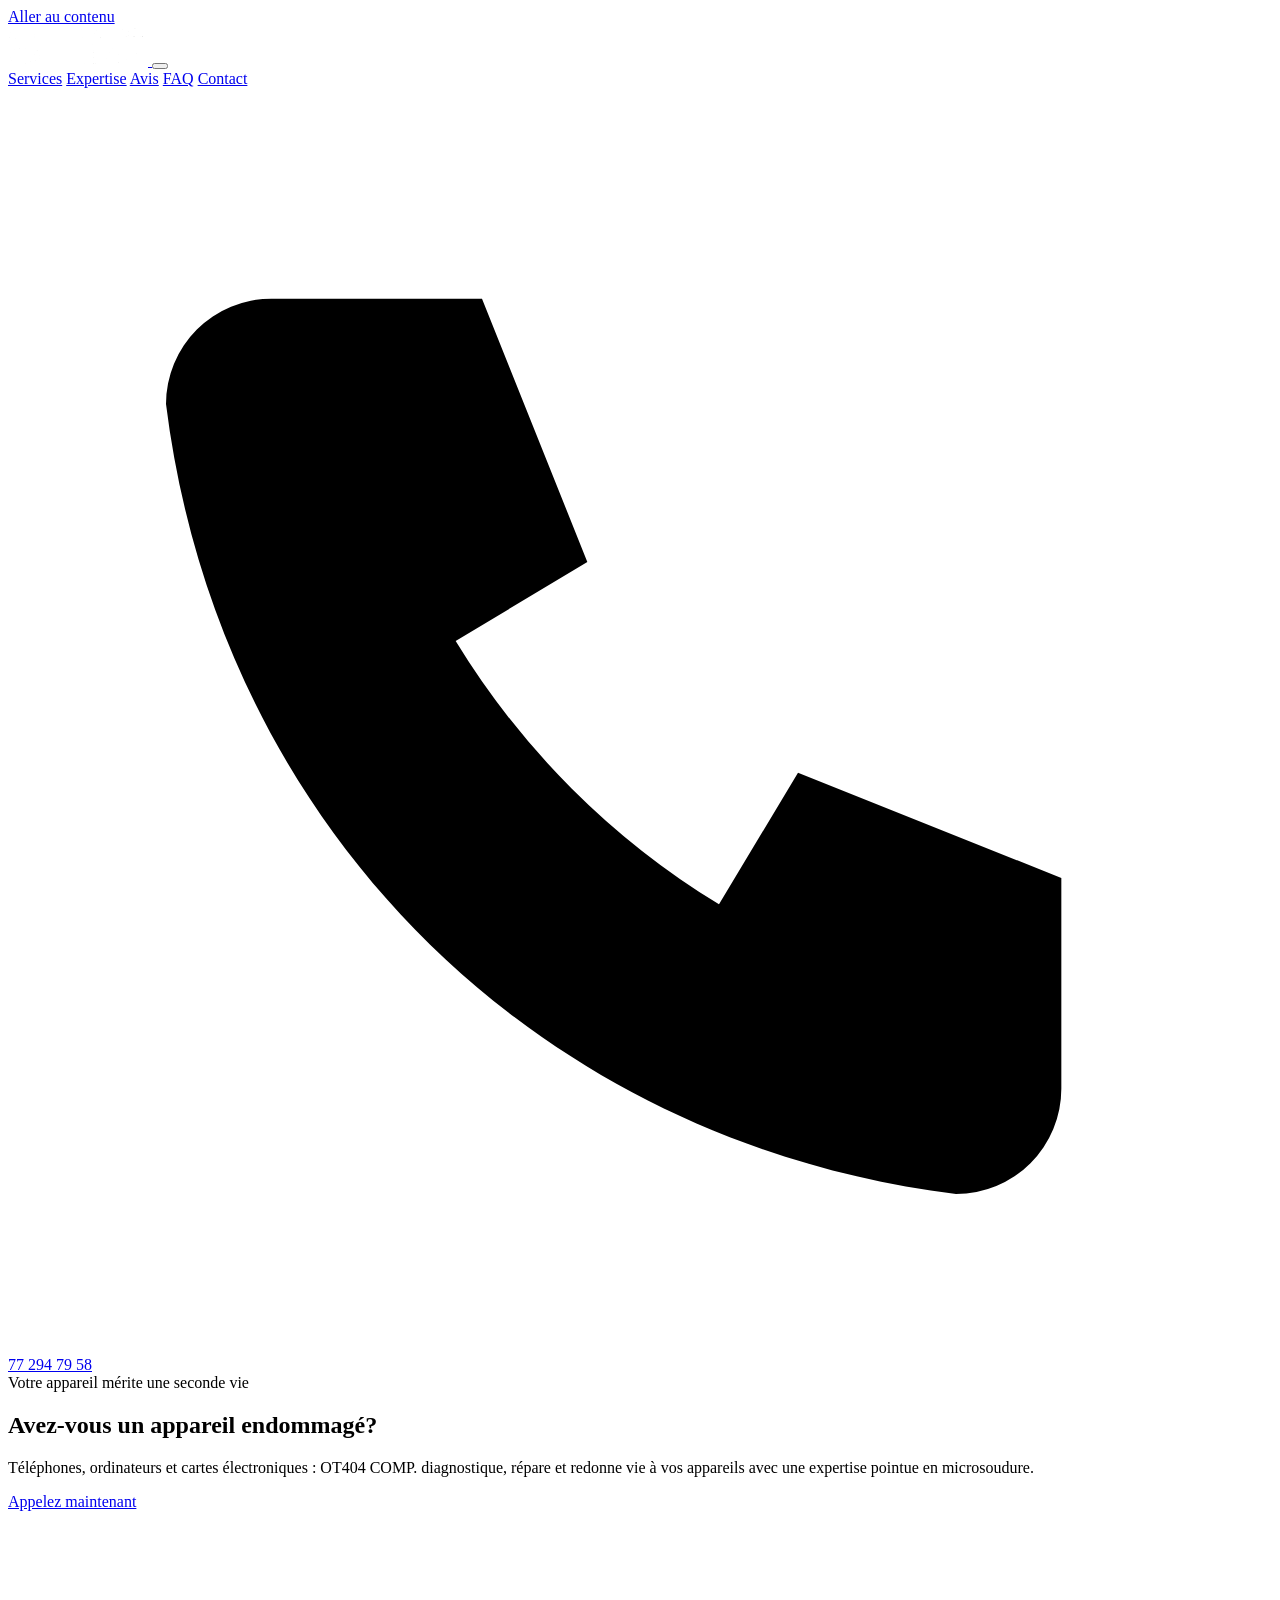
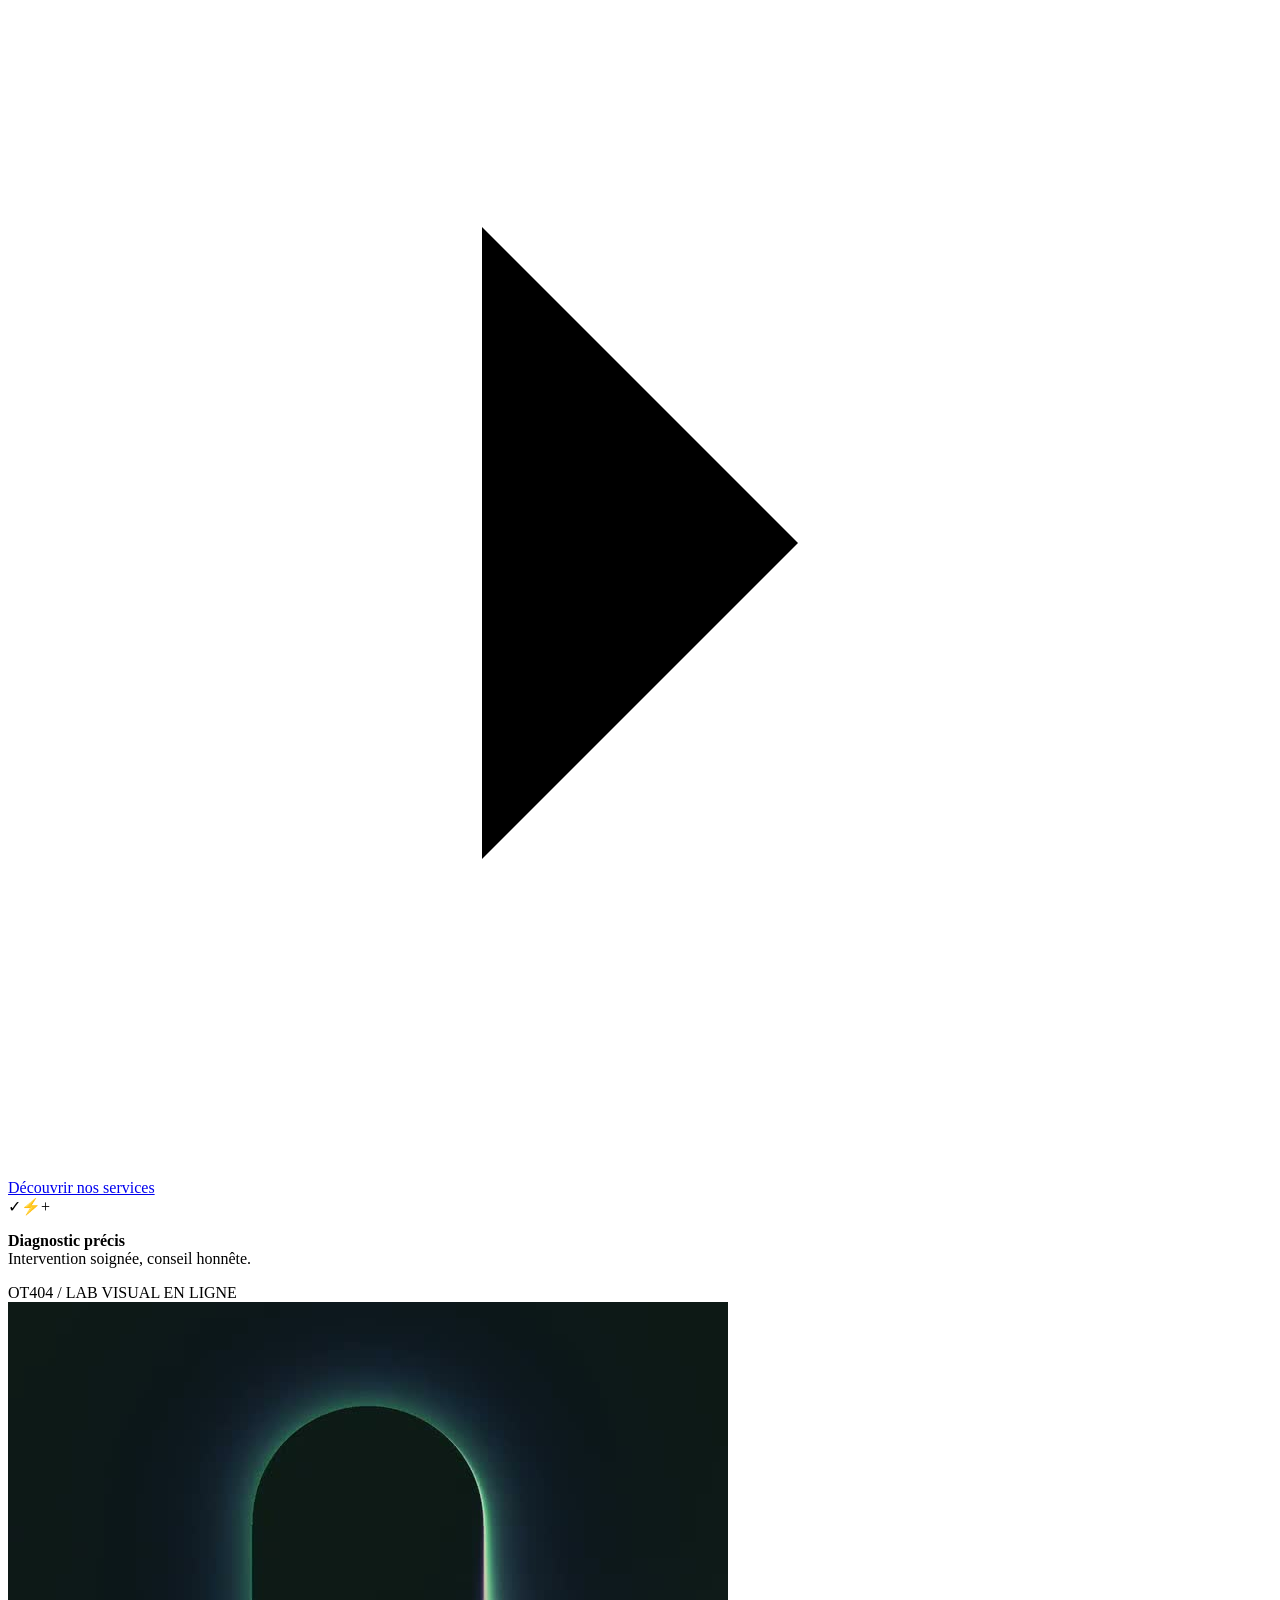
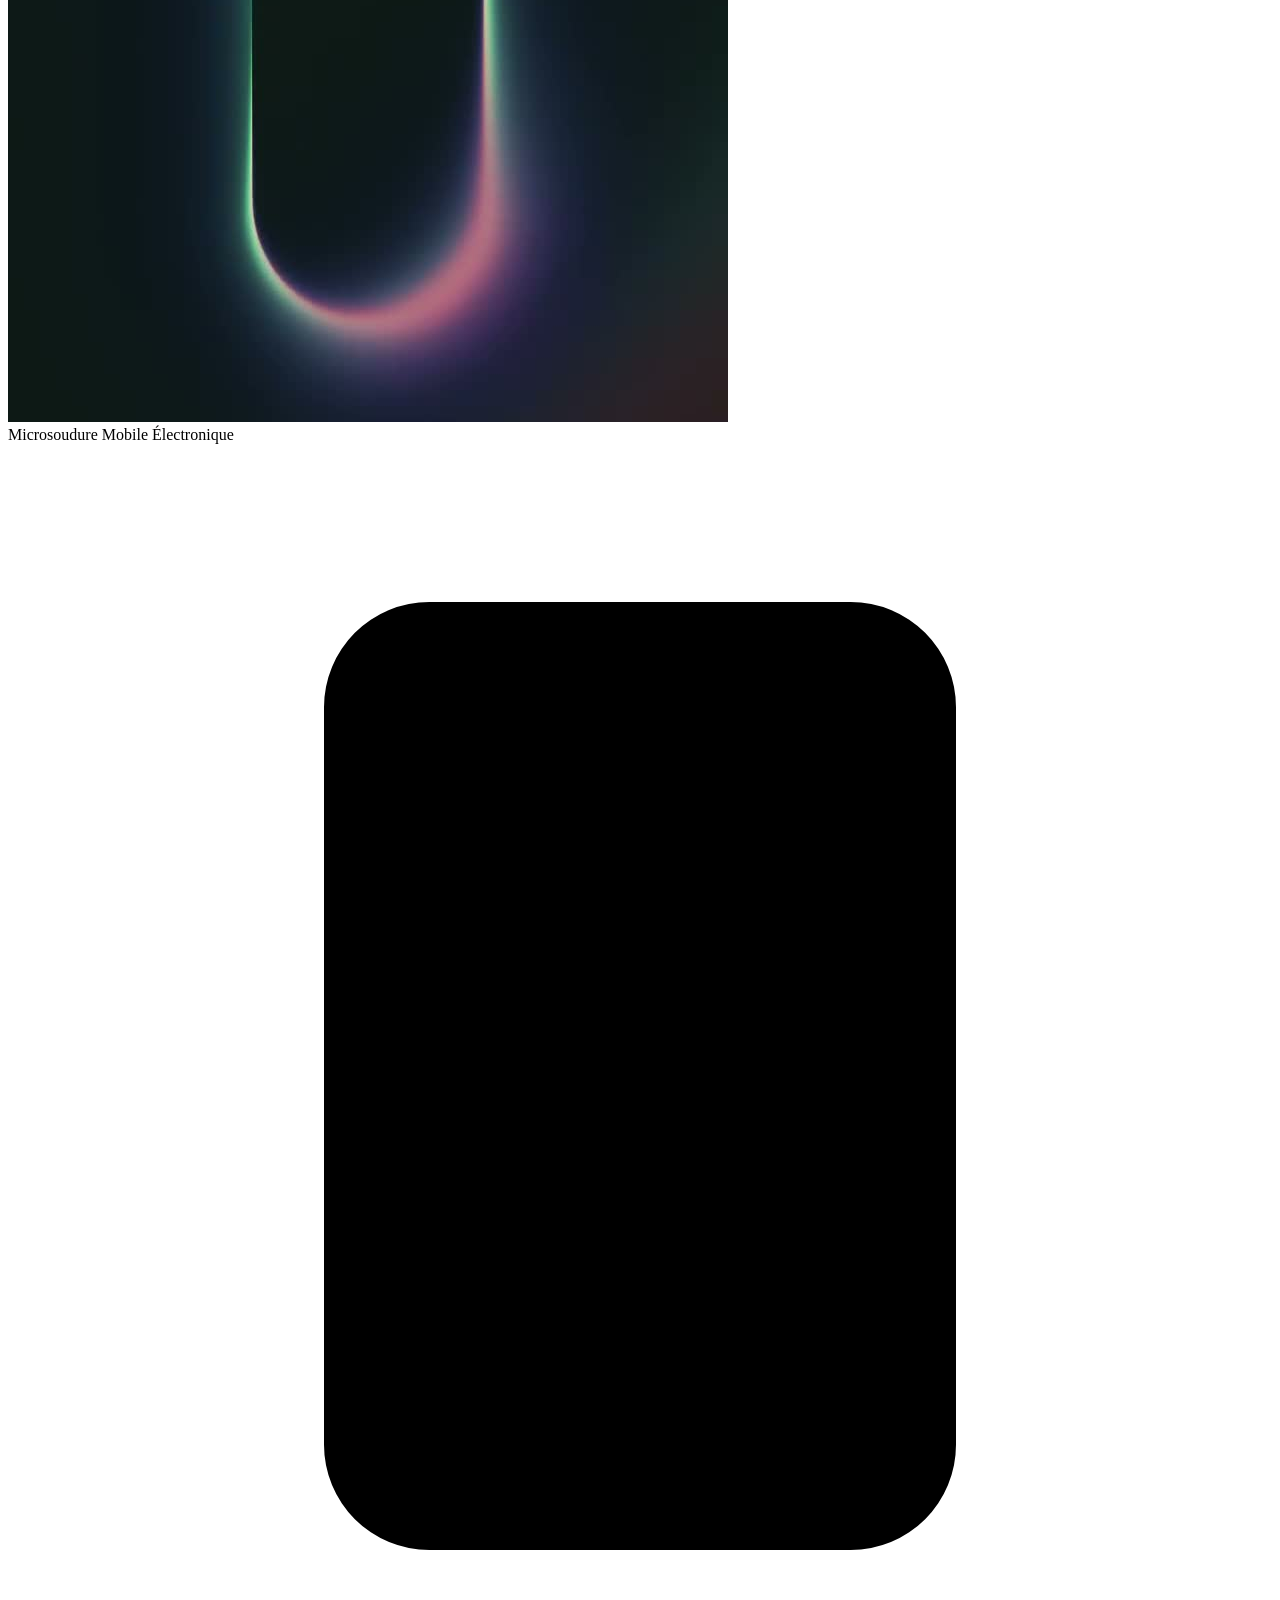
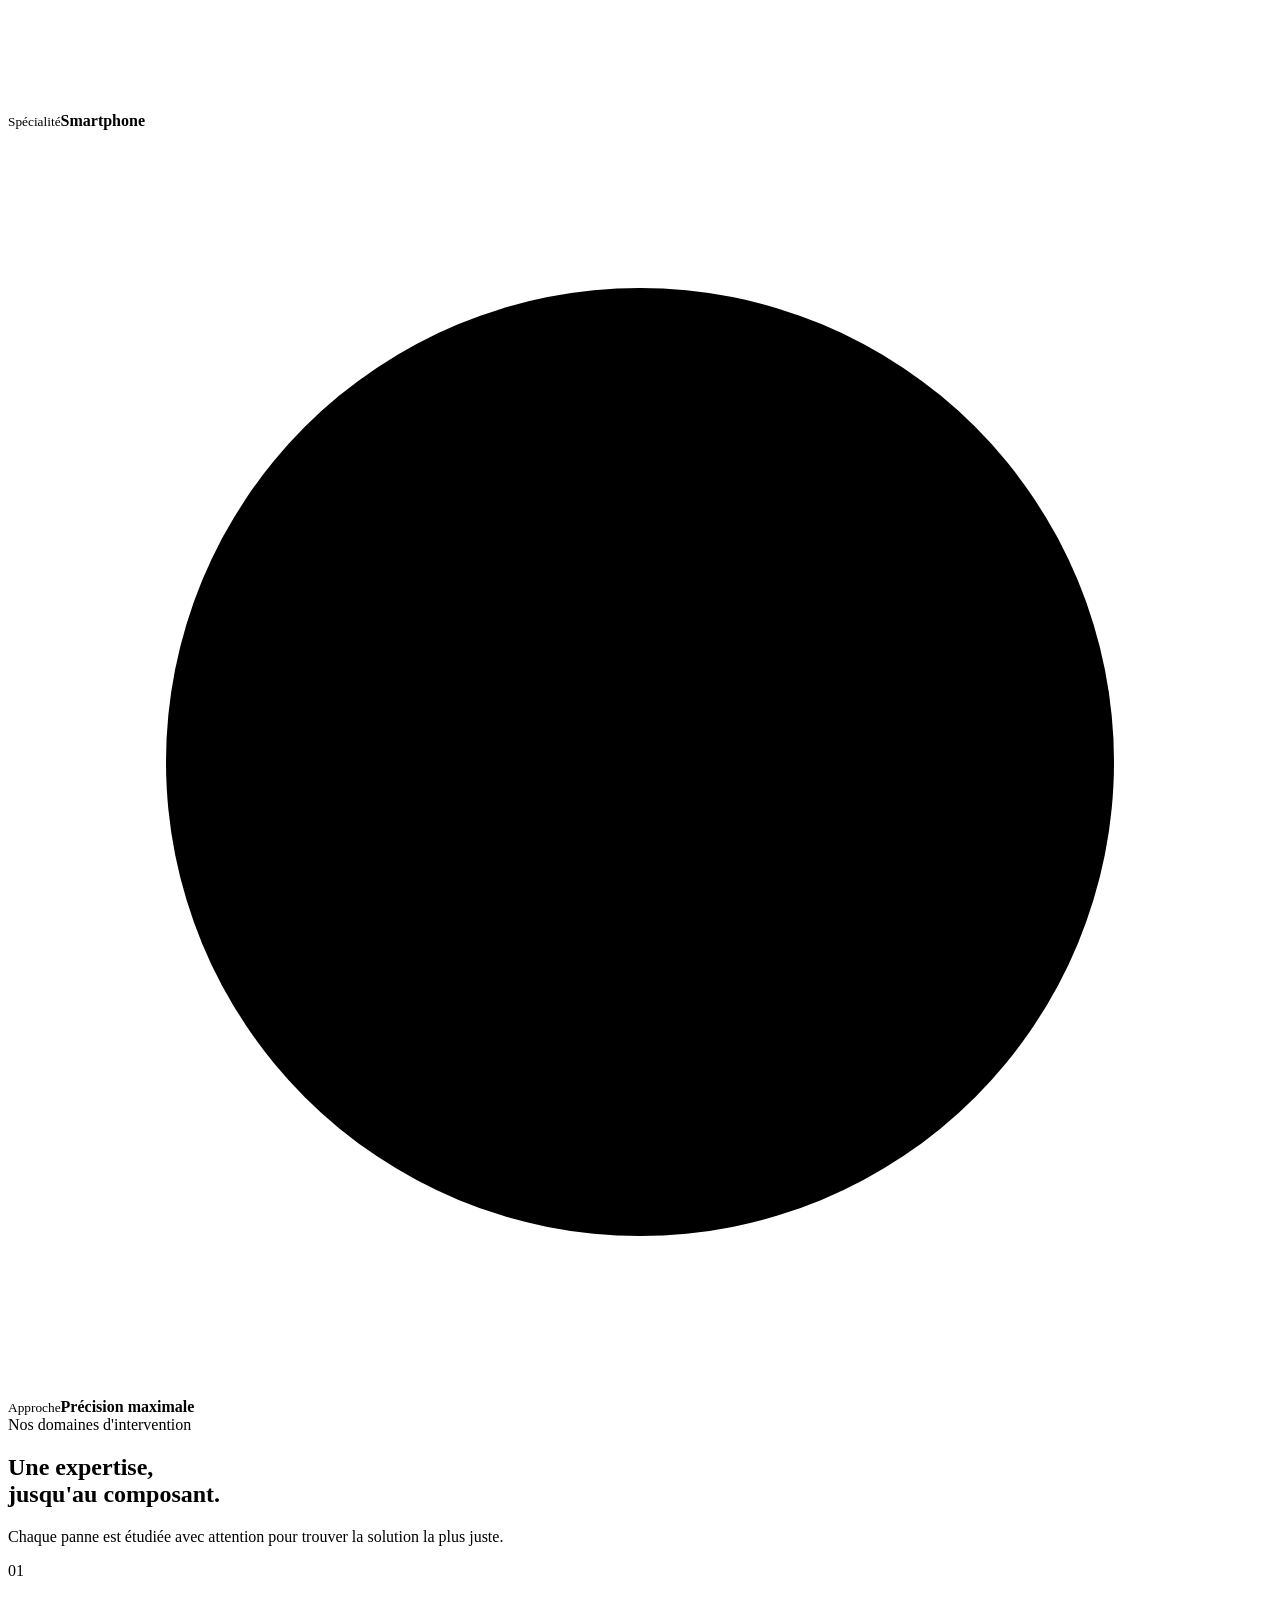
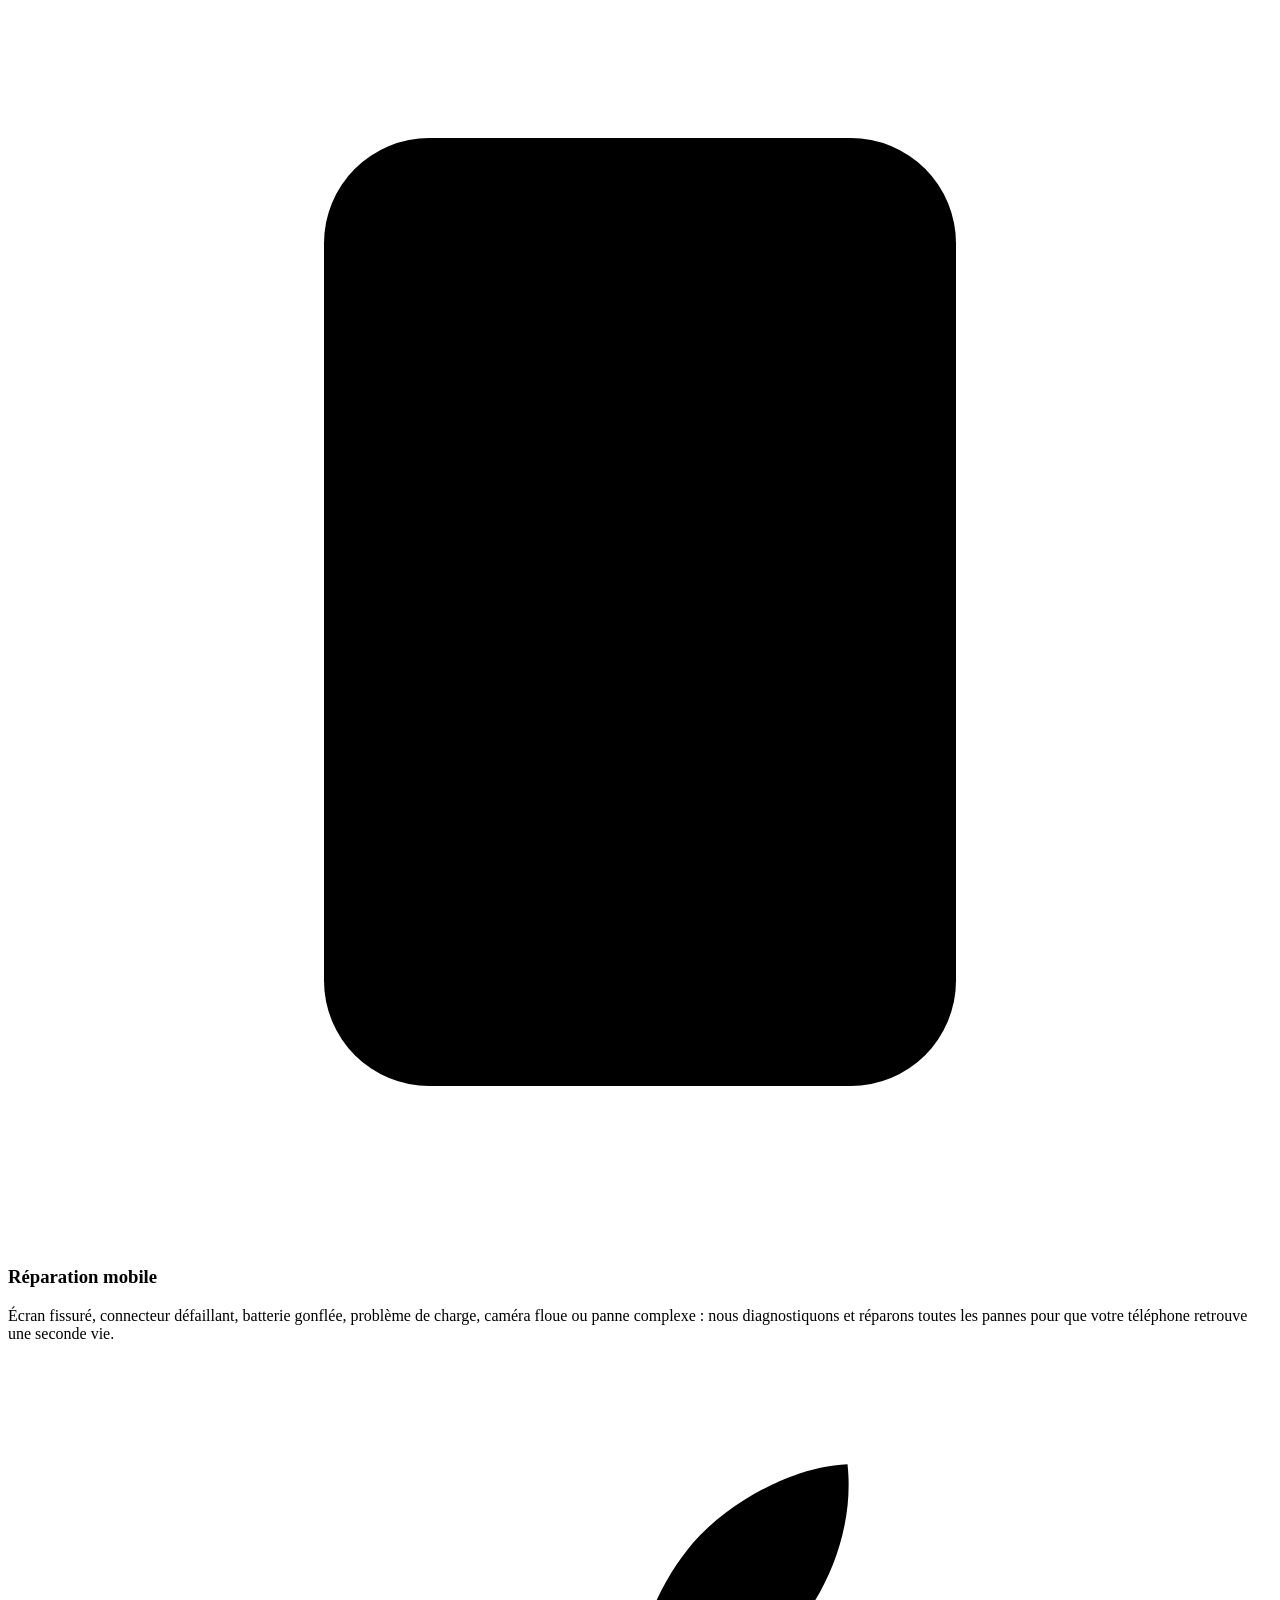
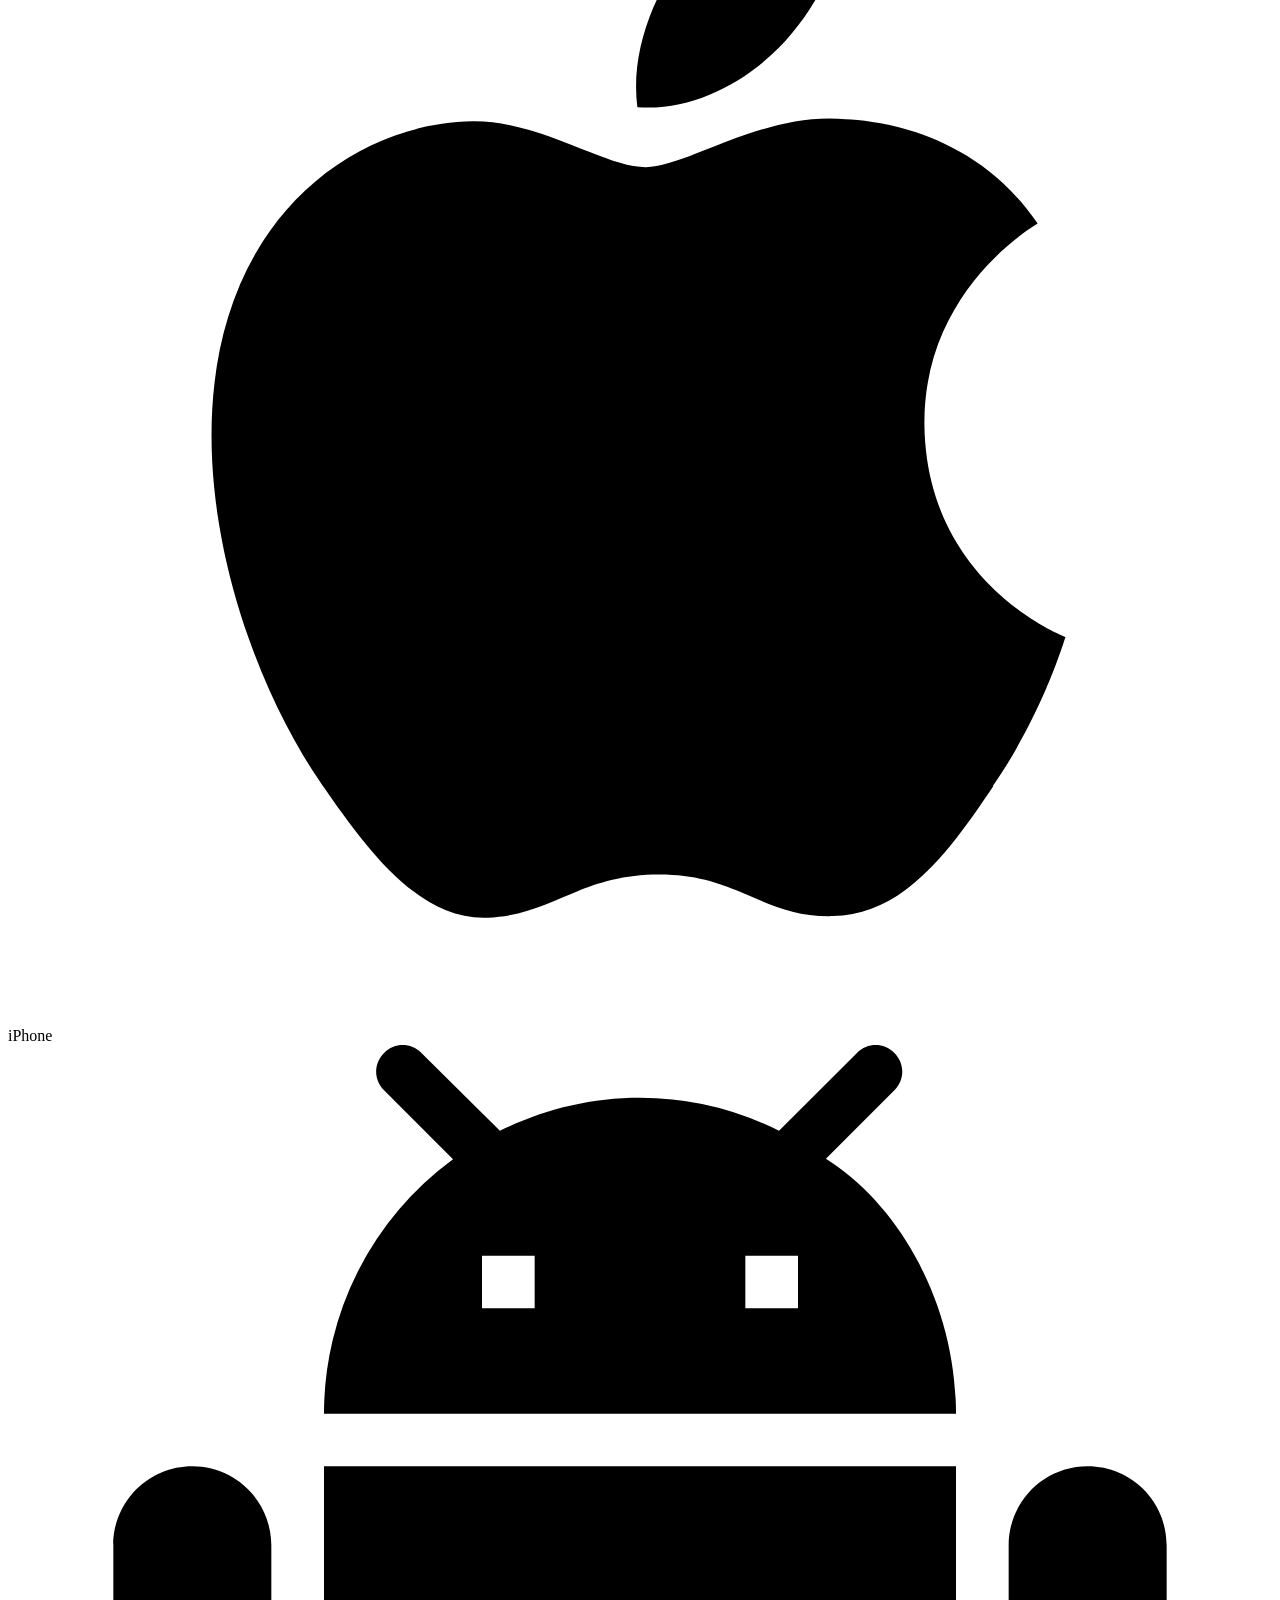
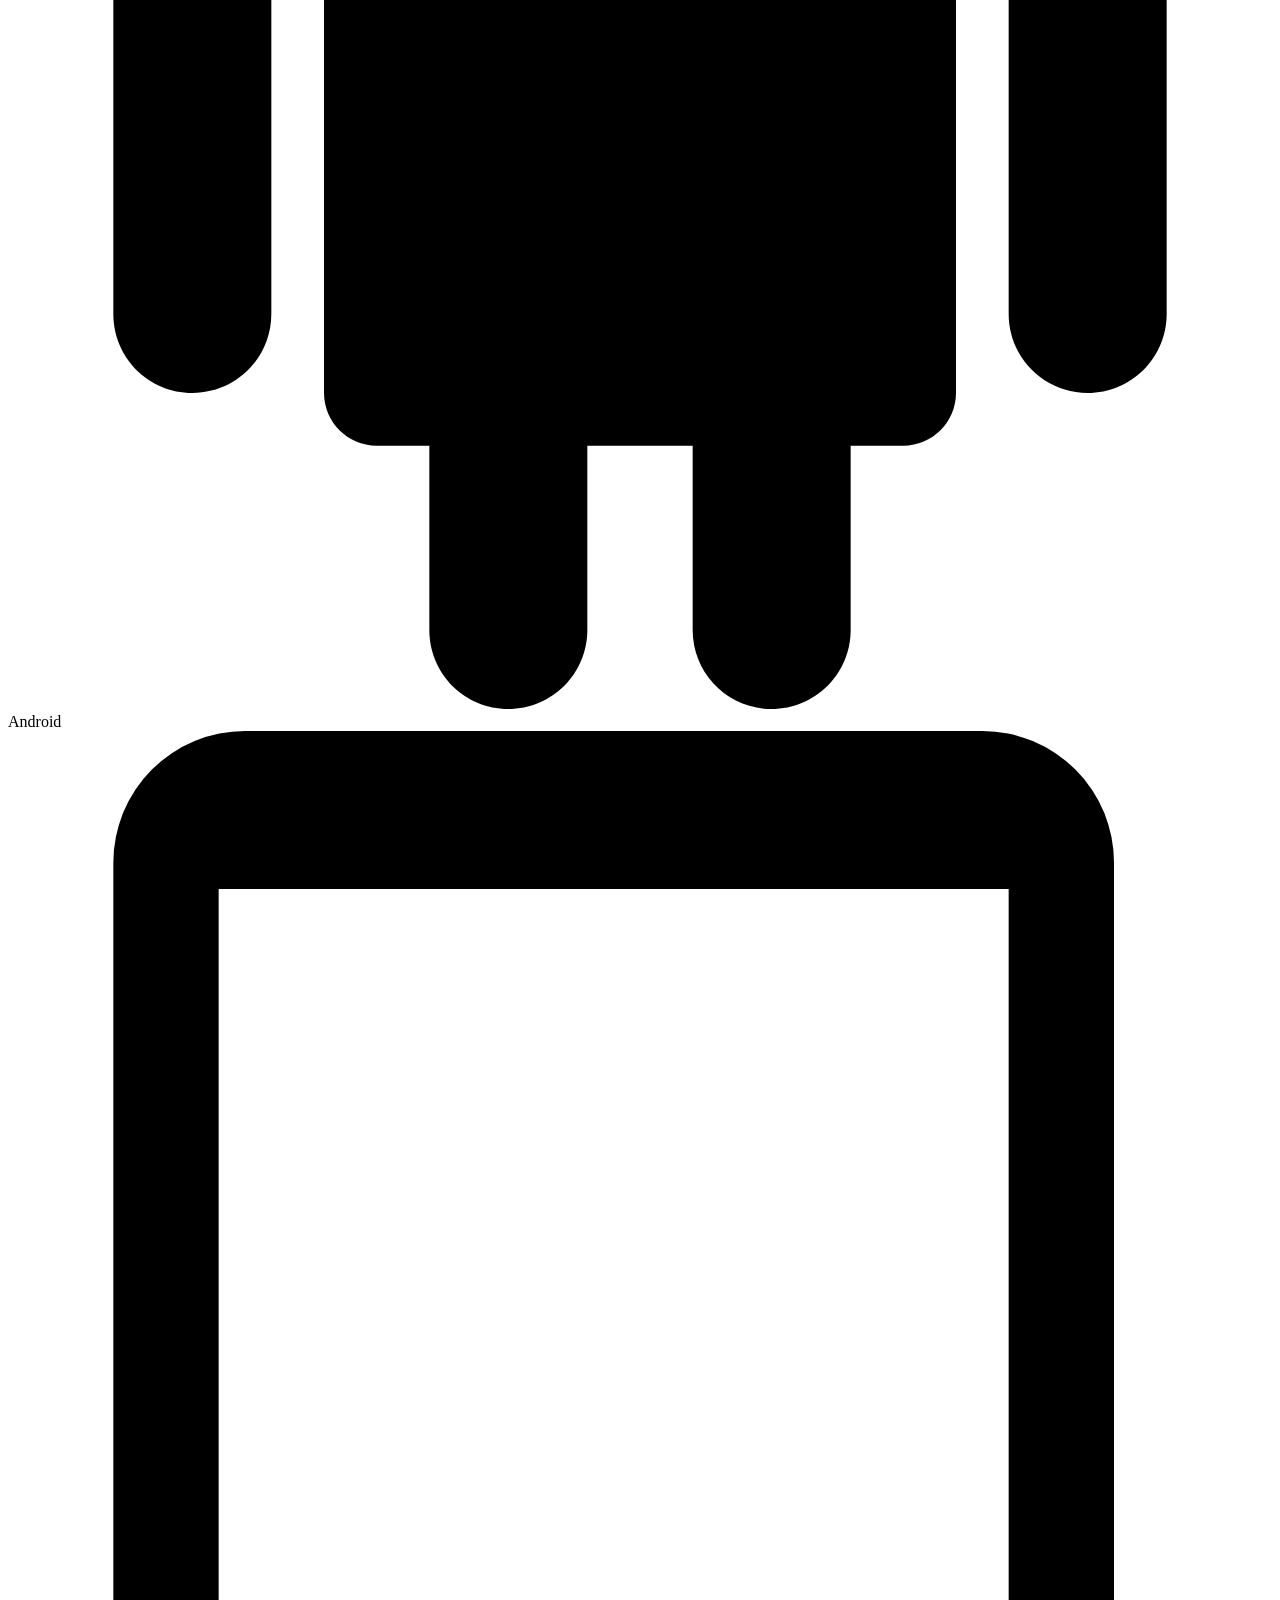
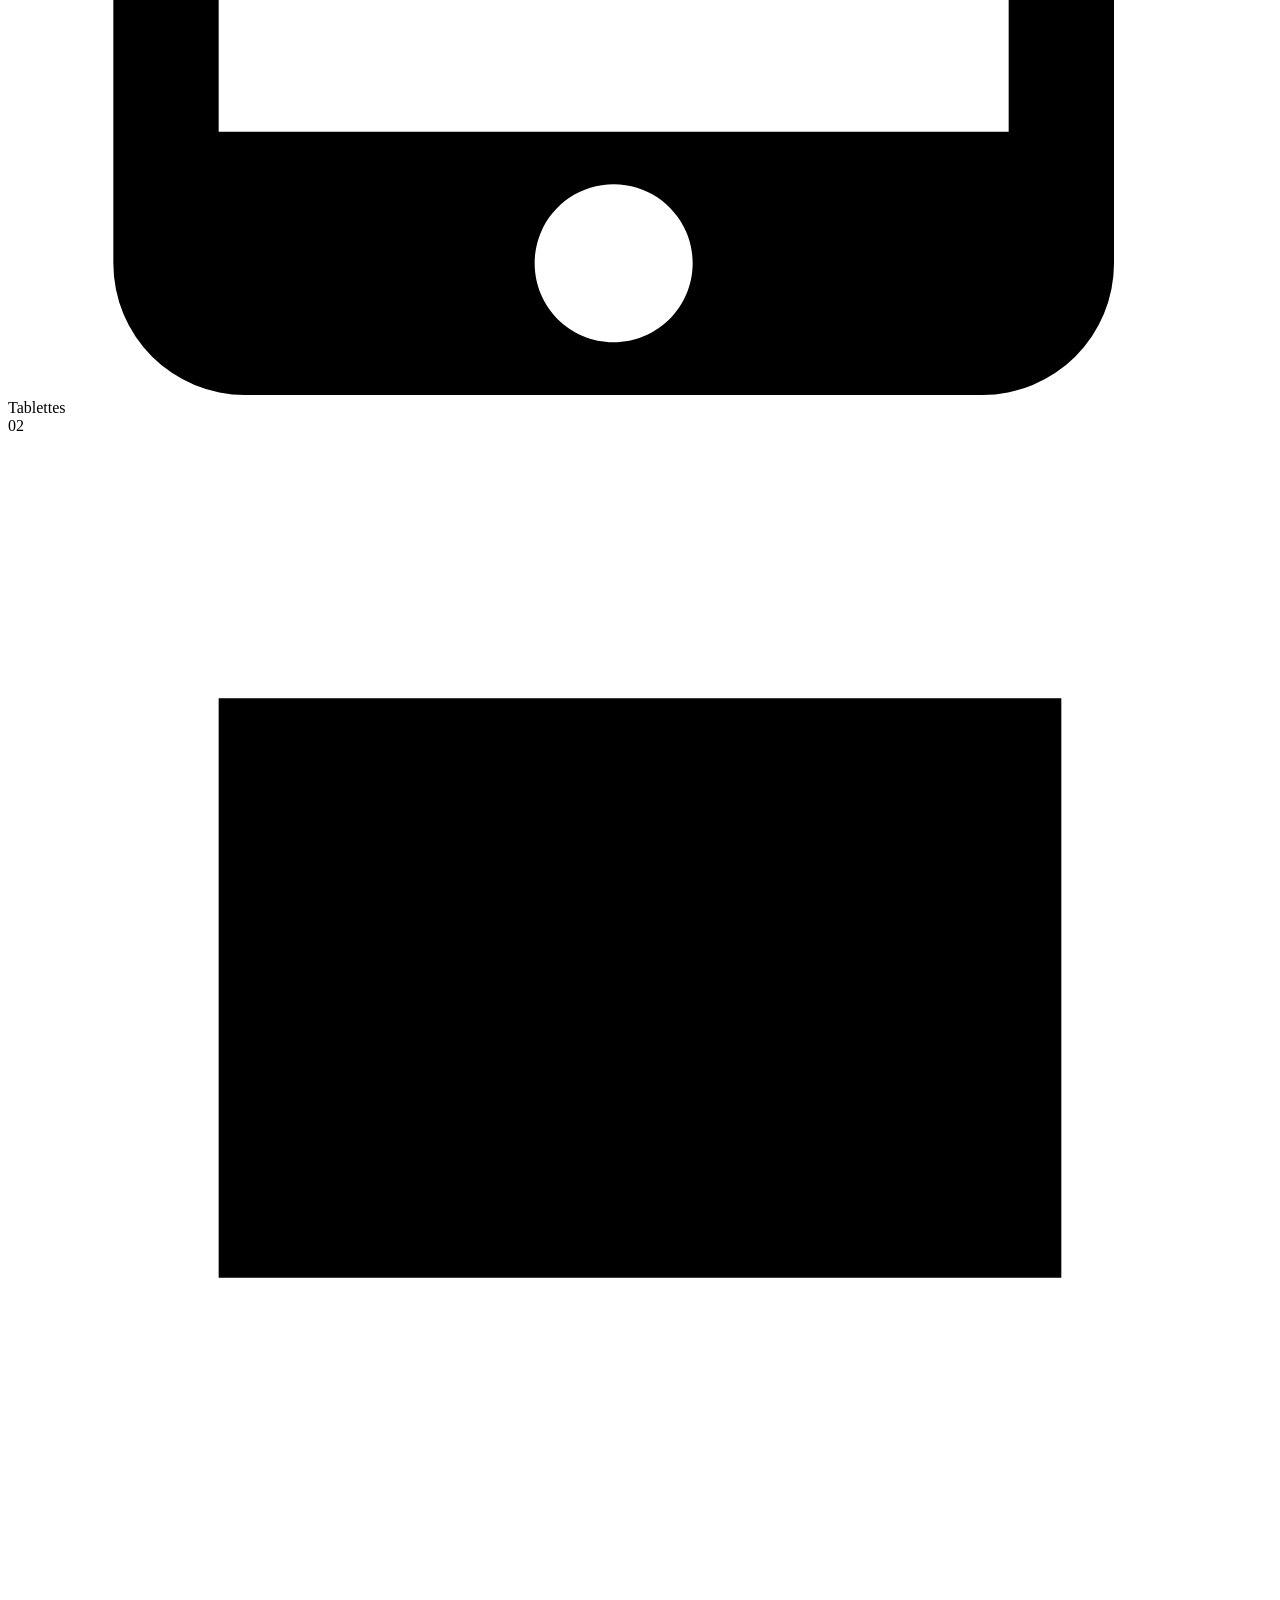
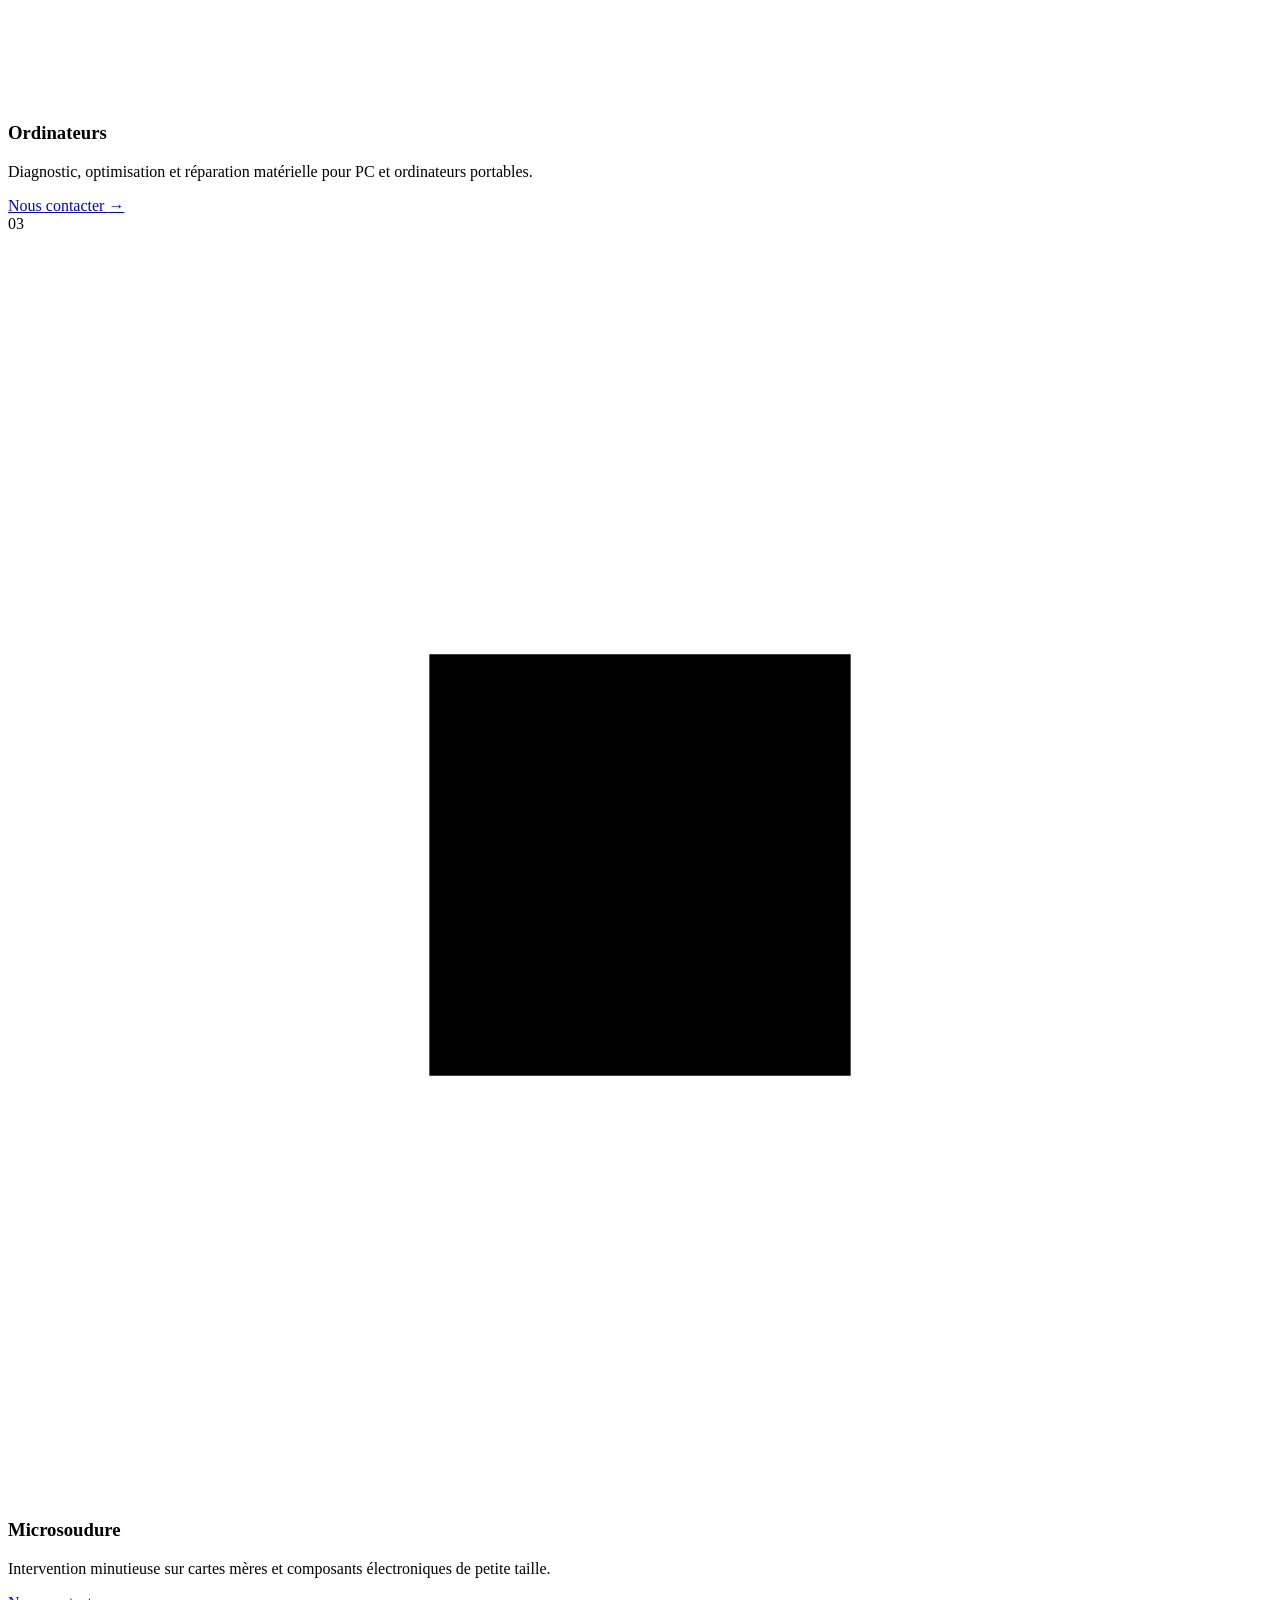
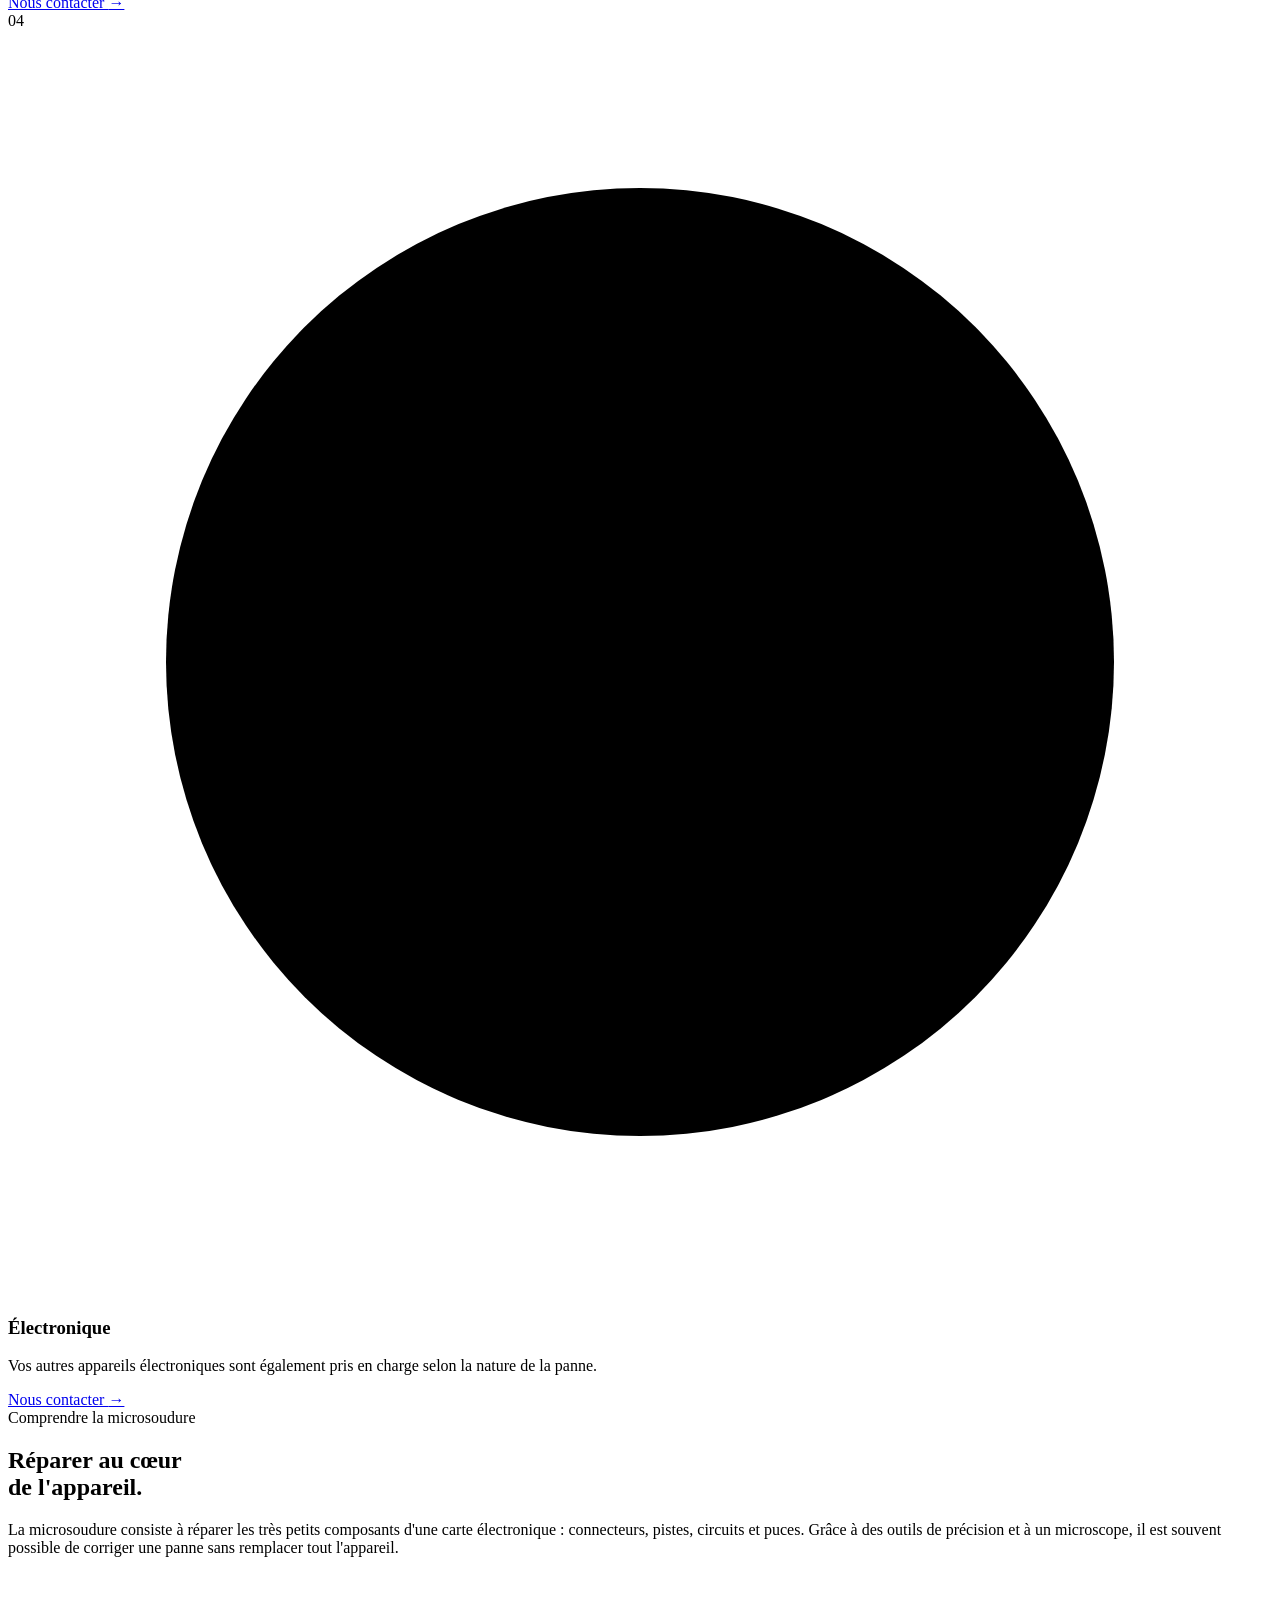
==== commit 7238a120: "refactor: redesign complet du formulaire — compact, fidèle à la référence - Supprimé 'nous répondons" ====
--- a/index.html
+++ b/index.html
@@ -635,71 +635,67 @@
           <h2 id="devisTitle">Expliquez-nous<span>.</span></h2>
         </div>
 
-        <div class="px-shell glass reveal reveal-delay" id="pxShell" aria-label="Formulaire de description de panne">
-          <div class="px-matrix" aria-hidden="true"></div>
-          <div class="px-aura px-aura-left" aria-hidden="true"></div>
-          <div class="px-aura px-aura-right" aria-hidden="true"></div>
-
-          <form id="repairForm" class="px-form" autocomplete="off" novalidate>
+        <div class="px-bar-wrap reveal reveal-delay" id="pxShell">
+          <div class="px-glow px-glow-left" aria-hidden="true"></div>
+          <div class="px-glow px-glow-right" aria-hidden="true"></div>
+
+          <form id="repairForm" class="px-bar" autocomplete="off" novalidate>
             <div class="px-field">
               <label class="px-sr-only" for="problemText">Description de la panne</label>
               <textarea
                 id="problemText"
                 class="px-input"
-                rows="3"
-                placeholder="Décrivez votre panne : modèle, symptômes, ce qui a déclenché le problème…"
+                rows="1"
+                placeholder="Décrivez votre panne…"
                 aria-label="Description de la panne"
               ></textarea>
             </div>
 
             <div class="px-files" id="filePreview" hidden aria-live="polite"></div>
 
-            <div class="px-toolbar">
-              <label class="px-btn px-btn-attach" title="Ajouter photos et vidéos">
+            <div class="px-controls">
+              <label class="px-btn px-btn-add" title="Ajouter photos et vidéos">
                 <input type="file" id="fileInput" accept="image/*,video/*" multiple hidden />
                 <svg viewBox="0 0 24 24" aria-hidden="true"><path d="M12 5v14M5 12h14"/></svg>
                 <span class="px-sr-only">Ajouter des photos ou vidéos</span>
               </label>
 
-              <div class="px-pills">
-                <div class="px-pill" data-pill="type" data-value="Mobile">
-                  <svg class="px-pill-icon" viewBox="0 0 24 24" aria-hidden="true">
-                    <rect x="7" y="2" width="10" height="20" rx="2"/>
-                    <path d="M11 18h2"/>
-                  </svg>
-                  <span class="px-pill-label" id="pillTypeLabel">Mobile</span>
-                  <svg class="px-pill-caret" viewBox="0 0 24 24" aria-hidden="true"><path d="m6 9 6 6 6-6"/></svg>
-                  <div class="px-pill-menu" role="menu" id="pillTypeMenu">
-                    <button type="button" data-value="Mobile" class="active">Mobile</button>
-                    <button type="button" data-value="Ordinateur">Ordinateur</button>
-                    <button type="button" data-value="Microsoudure / carte mère">Microsoudure</button>
-                    <button type="button" data-value="Autre">Autre</button>
-                  </div>
-                </div>
-
-                <div class="px-pill" data-pill="urgency" data-value="Normal">
-                  <svg class="px-pill-icon" viewBox="0 0 24 24" aria-hidden="true">
-                    <path d="M13 2 3 14h7l-1 8 10-12h-7z"/>
-                  </svg>
-                  <span class="px-pill-label" id="pillUrgencyLabel">Normal</span>
-                  <svg class="px-pill-caret" viewBox="0 0 24 24" aria-hidden="true"><path d="m6 9 6 6 6-6"/></svg>
-                  <div class="px-pill-menu" role="menu" id="pillUrgencyMenu">
-                    <button type="button" data-value="Normal" class="active">Normal</button>
-                    <button type="button" data-value="Urgent">Urgent</button>
-                    <button type="button" data-value="Devis uniquement">Devis</button>
-                  </div>
+              <div class="px-pill" data-pill="type" data-value="Mobile">
+                <svg class="px-pill-icon" viewBox="0 0 24 24" aria-hidden="true">
+                  <rect x="7" y="2" width="10" height="20" rx="2"/>
+                  <path d="M11 18h2"/>
+                </svg>
+                <span class="px-pill-label" id="pillTypeLabel">Mobile</span>
+                <svg class="px-pill-caret" viewBox="0 0 24 24" aria-hidden="true"><path d="m6 9 6 6 6-6"/></svg>
+                <div class="px-pill-menu" role="menu" id="pillTypeMenu">
+                  <button type="button" data-value="Mobile" class="active">Mobile</button>
+                  <button type="button" data-value="Ordinateur">Ordinateur</button>
+                  <button type="button" data-value="Microsoudure / carte mère">Microsoudure</button>
+                  <button type="button" data-value="Autre">Autre</button>
                 </div>
               </div>
 
-              <div class="px-right">
-                <span class="px-files-count" id="filesCount" hidden></span>
-                <button type="submit" class="px-send" aria-label="Envoyer sur WhatsApp" title="Envoyer sur WhatsApp">
-                  <svg viewBox="0 0 24 24" aria-hidden="true">
-                    <path d="M22 2 11 13"/>
-                    <path d="M22 2 15 22l-4-9-9-4 20-7Z"/>
-                  </svg>
-                </button>
+              <div class="px-pill" data-pill="urgency" data-value="Normal">
+                <svg class="px-pill-icon" viewBox="0 0 24 24" aria-hidden="true">
+                  <path d="M13 2 3 14h7l-1 8 10-12h-7z"/>
+                </svg>
+                <span class="px-pill-label" id="pillUrgencyLabel">Normal</span>
+                <svg class="px-pill-caret" viewBox="0 0 24 24" aria-hidden="true"><path d="m6 9 6 6 6-6"/></svg>
+                <div class="px-pill-menu" role="menu" id="pillUrgencyMenu">
+                  <button type="button" data-value="Normal" class="active">Normal</button>
+                  <button type="button" data-value="Urgent">Urgent</button>
+                  <button type="button" data-value="Devis uniquement">Devis</button>
+                </div>
               </div>
+
+              <span class="px-files-count" id="filesCount" hidden></span>
+
+              <button type="submit" class="px-send" aria-label="Envoyer sur WhatsApp" title="Envoyer sur WhatsApp">
+                <svg viewBox="0 0 24 24" aria-hidden="true">
+                  <path d="M22 2 11 13"/>
+                  <path d="M22 2 15 22l-4-9-9-4 20-7Z"/>
+                </svg>
+              </button>
             </div>
           </form>
         </div>
--- a/styles.css
+++ b/styles.css
@@ -1,2523 +1,2011 @@
-/* Self-hosted variable fonts (subset latin) */
-@font-face {
-  font-family: "DM Sans";
-  font-style: normal;
-  font-weight: 100 900;
-  font-display: swap;
-  src: url("assets/fonts/dm-sans-latin.woff2") format("woff2");
-}
-@font-face {
-  font-family: "Space Grotesk";
-  font-style: normal;
-  font-weight: 300 700;
-  font-display: swap;
-  src: url("assets/fonts/space-grotesk-latin.woff2") format("woff2");
-}
-
-html {
-  scroll-behavior: smooth;
-  scroll-padding-top: 90px;
-}
-@media (prefers-reduced-motion: reduce) {
-  html { scroll-behavior: auto; }
-}
-
-:root {
-  --bg: #031016;
-  --bg-soft: #071b22;
-  --surface: rgba(255, 255, 255, 0.065);
-  --surface-strong: rgba(255, 255, 255, 0.1);
-  --border: rgba(220, 255, 252, 0.16);
-  --text: #f4fffd;
-  --muted: #9eb8b9;
-  --accent: #64f8d4;
-  --accent-soft: #b6fff0;
-  --blue: #51a7ff;
-  --coral: #ff6a65;
-  --violet: #9383ff;
-  --iridescent: linear-gradient(115deg, #7dffe0 4%, #83b8ff 38%, #ff8c83 72%, #ff5369 100%);
-  --font-title: "Space Grotesk", "Segoe UI", sans-serif;
-  --font-body: "DM Sans", "Segoe UI", sans-serif;
-}
-
-* {
-  box-sizing: border-box;
-}
-
-html {
-  scroll-behavior: smooth;
-}
-
-body {
-  min-height: 100vh;
-  margin: 0;
-  overflow-x: hidden;
-  background:
-    radial-gradient(circle at 86% 13%, rgba(255, 76, 90, 0.11), transparent 27rem),
-    radial-gradient(circle at 72% 28%, rgba(86, 236, 206, 0.12), transparent 24rem),
-    radial-gradient(circle at 5% 48%, rgba(74, 91, 213, 0.13), transparent 32rem),
-    linear-gradient(150deg, #02090f 0%, #07151b 50%, #050c13 100%);
-  color: var(--text);
-  font-family: var(--font-body);
-  font-size: 16px;
-}
-
-body::before {
-  position: fixed;
-  inset: 0;
-  z-index: -4;
-  content: "";
-  opacity: 0.3;
-  background-image:
-    linear-gradient(rgba(109, 255, 229, 0.05) 1px, transparent 1px),
-    linear-gradient(90deg, rgba(109, 255, 229, 0.05) 1px, transparent 1px);
-  background-size: 84px 84px;
-  mask-image: radial-gradient(circle, #000 20%, transparent 82%);
-  animation: gridDrift 28s linear infinite;
-}
-
-a {
-  color: inherit;
-  text-decoration: none;
-}
-
-svg {
-  display: block;
-}
-
-.ambient {
-  position: fixed;
-  z-index: -3;
-  width: 38rem;
-  height: 38rem;
-  border-radius: 50%;
-  filter: blur(100px);
-  pointer-events: none;
-}
-
-.ambient-one {
-  top: -18rem;
-  right: -8rem;
-  background: rgba(48, 225, 194, 0.13);
-  animation: ambientDriftOne 19s ease-in-out infinite alternate;
-}
-
-.ambient-two {
-  bottom: 8rem;
-  left: -20rem;
-  background: rgba(62, 96, 217, 0.15);
-  animation: ambientDriftTwo 24s ease-in-out infinite alternate;
-}
-
-.ambient-three {
-  top: 14rem;
-  right: -22rem;
-  background: rgba(255, 65, 84, 0.12);
-  animation: ambientDriftThree 21s ease-in-out infinite alternate;
-}
-
-.noise {
-  position: fixed;
-  inset: 0;
-  z-index: 10;
-  opacity: 0.03;
-  pointer-events: none;
-  background-image: url("data:image/svg+xml,%3Csvg viewBox='0 0 180 180' xmlns='http://www.w3.org/2000/svg'%3E%3Cfilter id='n'%3E%3CfeTurbulence type='fractalNoise' baseFrequency='.9' numOctaves='3' stitchTiles='stitch'/%3E%3C/filter%3E%3Crect width='100%25' height='100%25' filter='url(%23n)' opacity='.9'/%3E%3C/svg%3E");
-}
-
-.glass {
-  position: relative;
-  overflow: hidden;
-  border: 1px solid var(--border);
-  background:
-    linear-gradient(145deg, rgba(255, 255, 255, 0.13), rgba(255, 255, 255, 0.022) 55%),
-    rgba(6, 19, 28, 0.5);
-  box-shadow:
-    inset 0 1px 0 rgba(255, 255, 255, 0.14),
-    0 24px 70px rgba(0, 0, 0, 0.2);
-  backdrop-filter: blur(24px) saturate(135%);
-}
-
-.glass::after {
-  position: absolute;
-  top: 0;
-  left: 10%;
-  width: 60%;
-  height: 1px;
-  content: "";
-  background: linear-gradient(90deg, transparent, rgba(112, 255, 224, 0.9), rgba(255, 127, 132, 0.76), transparent);
-  opacity: 0.58;
-}
-
-.motion-glass::before {
-  position: absolute;
-  top: -45%;
-  bottom: -45%;
-  left: -42%;
-  z-index: 3;
-  width: 22%;
-  content: "";
-  background: linear-gradient(90deg, transparent, rgba(205, 255, 248, 0.16), transparent);
-  opacity: 0;
-  pointer-events: none;
-  transform: skewX(-18deg);
-  animation: glassSweep var(--shine-duration, 11s) ease-in-out var(--shine-delay, 0s) infinite;
-}
-
-.section {
-  width: min(1180px, calc(100% - 40px));
-  margin: 0 auto;
-}
-
-.site-header {
-  position: fixed;
-  top: 20px;
-  right: 0;
-  left: 0;
-  z-index: 20;
-  padding: 0 20px;
-}
-
-.nav-shell {
-  display: flex;
-  width: min(1180px, 100%);
-  min-height: 68px;
-  margin: auto;
-  padding: 8px 10px 8px 16px;
-  align-items: center;
-  border-radius: 24px;
-  transition: background 250ms ease, box-shadow 250ms ease;
-}
-
-.brand {
-  display: inline-flex;
-  flex: 0 0 auto;
-  align-items: center;
-}
-
-.brand-logo {
-  display: block;
-  width: 178px;
-  height: auto;
-  filter: drop-shadow(0 5px 11px rgba(138, 95, 168, 0.22));
-}
-
-.nav-links {
-  display: flex;
-  margin: 0 auto;
-  gap: 34px;
-}
-
-.nav-links a {
-  color: #b8cece;
-  font-size: 0.84rem;
-  font-weight: 700;
-  letter-spacing: 0.07em;
-  text-transform: uppercase;
-  transition: color 180ms ease;
-}
-
-.nav-links a:hover,
-.nav-links a.active {
-  color: #ff928b;
-}
-
-.nav-call {
-  display: flex;
-  min-height: 48px;
-  padding: 0 17px;
-  align-items: center;
-  gap: 8px;
-  border: 1px solid rgba(131, 210, 241, 0.28);
-  border-radius: 16px;
-  background: linear-gradient(115deg, rgba(104, 248, 215, 0.1), rgba(255, 105, 112, 0.08));
-  color: #dffff9;
-  font-size: 0.82rem;
-  font-weight: 700;
-  letter-spacing: 0.04em;
-}
-
-.nav-call svg {
-  width: 18px;
-  fill: none;
-  stroke: var(--accent);
-  stroke-linecap: round;
-  stroke-linejoin: round;
-  stroke-width: 1.8;
-}
-
-.menu-toggle {
-  display: none;
-}
-
-.hero {
-  display: grid;
-  min-height: 890px;
-  padding-top: 172px;
-  align-items: center;
-  grid-template-columns: 1.03fr 0.97fr;
-  gap: 72px;
-}
-
-.eyebrow {
-  display: flex;
-  align-items: center;
-  gap: 9px;
-  color: var(--accent);
-  font-size: 0.71rem;
-  font-weight: 700;
-  letter-spacing: 0.18em;
-  line-height: 1.3;
-  text-transform: uppercase;
-}
-
-.pulse {
-  position: relative;
-  width: 8px;
-  height: 8px;
-  border-radius: 50%;
-  background: var(--accent);
-  box-shadow: 0 0 0 5px rgba(100, 248, 212, 0.12);
-}
-
-.pulse::after {
-  position: absolute;
-  inset: -6px;
-  border: 1px solid rgba(100, 248, 212, 0.35);
-  border-radius: inherit;
-  content: "";
-  animation: pulse 2.4s infinite;
-}
-
-h1,
-h2,
-h3,
-p {
-  margin-top: 0;
-}
-
-h1,
-h2,
-h3 {
-  font-family: var(--font-title);
-}
-
-h1 {
-  max-width: 710px;
-  margin-bottom: 25px;
-  font-size: clamp(4.2rem, 7.1vw, 6.8rem);
-  letter-spacing: -0.095em;
-  line-height: 0.93;
-}
-
-h1 span,
-h2 span {
-  color: var(--accent);
-  background: var(--iridescent);
-  background-clip: text;
-  -webkit-background-clip: text;
-  -webkit-text-fill-color: transparent;
-}
-
-.hero-text {
-  max-width: 630px;
-  color: var(--muted);
-  font-size: 1.05rem;
-  line-height: 1.8;
-}
-
-.hero-actions,
-.contact-actions {
-  display: flex;
-  margin-top: 34px;
-  flex-wrap: wrap;
-  gap: 12px;
-}
-
-.button {
-  display: inline-flex;
-  min-height: 56px;
-  padding: 0 22px;
-  align-items: center;
-  justify-content: center;
-  gap: 12px;
-  border: 1px solid rgba(255, 255, 255, 0.15);
-  border-radius: 18px;
-  font-size: 0.85rem;
-  font-weight: 700;
-  letter-spacing: 0.04em;
-  transition: transform 200ms ease, box-shadow 200ms ease, background 200ms ease;
-}
-
-.button:hover {
-  transform: translateY(-3px);
-}
-
-.button svg {
-  width: 18px;
-  fill: none;
-  stroke: currentColor;
-  stroke-linecap: round;
-  stroke-linejoin: round;
-  stroke-width: 2;
-}
-
-.button-primary {
-  border-color: rgba(255, 212, 203, 0.56);
-  background: linear-gradient(115deg, #a1ffe7 0%, #7bdce4 42%, #ffab91 76%, #ff747d 100%);
-  box-shadow: 0 14px 38px rgba(255, 98, 103, 0.14), inset 0 1px 0 rgba(255, 255, 255, 0.78);
-  color: #10282d;
-}
-
-.button-primary:hover {
-  box-shadow: 0 18px 45px rgba(255, 98, 103, 0.25);
-}
-
-.button-glass {
-  background: rgba(255, 255, 255, 0.05);
-  color: #d7efee;
-}
-
-.button-glass:hover {
-  background: rgba(255, 255, 255, 0.1);
-}
-
-.trust-line {
-  display: flex;
-  margin-top: 40px;
-  align-items: center;
-  gap: 15px;
-}
-
-.avatar-stack {
-  display: flex;
-}
-
-.avatar-stack span {
-  display: grid;
-  width: 32px;
-  height: 32px;
-  margin-right: -7px;
-  place-items: center;
-  border: 1px solid rgba(222, 255, 252, 0.34);
-  border-radius: 50%;
-  background: #11353c;
-  color: var(--accent);
-  font-size: 0.74rem;
-  font-weight: 700;
-}
-
-.trust-line p {
-  margin: 0;
-  color: #89a8a9;
-  font-size: 0.78rem;
-  line-height: 1.55;
-}
-
-.trust-line strong {
-  color: #e2f6f3;
-  font-size: 0.83rem;
-}
-
-.hero-visual {
-  position: relative;
-}
-
-.visual-orbit {
-  position: absolute;
-  border: 1px solid rgba(126, 218, 231, 0.14);
-  border-radius: 50%;
-  animation: orbitBreathe 13s ease-in-out infinite alternate;
-}
-
-.orbit-one {
-  inset: -70px;
-}
-
-.orbit-two {
-  inset: -20px;
-  animation-delay: -5s;
-  animation-direction: alternate-reverse;
-}
-
-.media-panel {
-  padding: 13px;
-  border-radius: 32px;
-  background:
-    linear-gradient(145deg, rgba(255, 255, 255, 0.16), rgba(255, 255, 255, 0.03) 52%),
-    rgba(5, 15, 24, 0.56);
-  box-shadow:
-    inset 0 1px 0 rgba(255, 255, 255, 0.2),
-    0 32px 100px rgba(0, 0, 0, 0.32),
-    0 0 75px rgba(255, 91, 104, 0.09);
-  transform: rotate(2deg);
-  animation: panelHover 9s ease-in-out infinite;
-}
-
-.media-top,
-.media-bottom {
-  position: relative;
-  z-index: 2;
-  display: flex;
-  align-items: center;
-  justify-content: space-between;
-}
-
-.media-top {
-  min-height: 45px;
-  padding: 0 9px;
-}
-
-.panel-label {
-  color: #b1fff0;
-  font-size: 0.58rem;
-  font-weight: 700;
-  letter-spacing: 0.16em;
-}
-
-.live-dot {
-  display: flex;
-  align-items: center;
-  gap: 7px;
-  color: var(--accent);
-  font-size: 0.62rem;
-  font-weight: 700;
-  letter-spacing: 0.12em;
-}
-
-.live-dot i {
-  width: 7px;
-  height: 7px;
-  border-radius: 50%;
-  background: var(--accent);
-  box-shadow: 0 0 15px var(--accent), 0 0 28px rgba(255, 107, 115, 0.6);
-  animation: signalBlink 2.8s ease-in-out infinite;
-}
-
-.video-aura {
-  position: absolute;
-  inset: 8% 5%;
-  border-radius: 46%;
-  background:
-    radial-gradient(circle at 72% 65%, rgba(255, 72, 86, 0.38), transparent 34%),
-    radial-gradient(circle at 28% 34%, rgba(82, 242, 204, 0.3), transparent 40%);
-  filter: blur(55px);
-  opacity: 0.88;
-  pointer-events: none;
-  animation: auraShift 7s ease-in-out infinite alternate;
-}
-
-.video-stage {
-  position: relative;
-  overflow: hidden;
-  aspect-ratio: 1;
-  border: 1px solid rgba(168, 236, 232, 0.15);
-  border-radius: 23px;
-  background: #061216;
-}
-
-.video-stage video {
-  display: block;
-  width: 100%;
-  height: 100%;
-  object-fit: cover;
-  filter: saturate(1.1) contrast(1.05);
-}
-
-.video-glass-overlay {
-  position: absolute;
-  inset: 0;
-  background:
-    linear-gradient(145deg, rgba(255, 255, 255, 0.12), transparent 32%),
-    radial-gradient(circle at 72% 72%, rgba(255, 73, 94, 0.09), transparent 33%);
-  pointer-events: none;
-}
-
-.video-corner {
-  position: absolute;
-  width: 42px;
-  height: 42px;
-  border-color: rgba(177, 255, 242, 0.72);
-  pointer-events: none;
-}
-
-.video-corner-one {
-  top: 14px;
-  left: 14px;
-  border-top: 1px solid;
-  border-left: 1px solid;
-  border-radius: 10px 0 0;
-}
-
-.video-corner-two {
-  right: 14px;
-  bottom: 14px;
-  border-right: 1px solid;
-  border-bottom: 1px solid;
-  border-radius: 0 0 10px;
-}
-
-.media-bottom {
-  min-height: 49px;
-  padding: 0 9px;
-  gap: 7px;
-}
-
-.media-bottom span {
-  display: flex;
-  align-items: center;
-  gap: 6px;
-  color: #a8c0c4;
-  font-size: 0.56rem;
-  font-weight: 700;
-  letter-spacing: 0.07em;
-  text-transform: uppercase;
-}
-
-.media-bottom i {
-  width: 5px;
-  height: 5px;
-  border-radius: 50%;
-  background: var(--accent);
-  box-shadow: 0 0 9px var(--accent);
-  animation: signalBlink 3.2s ease-in-out infinite;
-}
-
-.float-card small,
-.contact-details small {
-  color: #86a8a8;
-  font-size: 0.59rem;
-  font-weight: 700;
-  letter-spacing: 0.08em;
-  text-transform: uppercase;
-}
-
-.float-card {
-  position: absolute;
-  display: flex;
-  padding: 11px 14px 11px 10px;
-  align-items: center;
-  gap: 10px;
-  border-radius: 16px;
-  animation: float 5s ease-in-out infinite;
-}
-
-.float-card-one {
-  top: 108px;
-  left: -54px;
-}
-
-.float-card-two {
-  right: -34px;
-  bottom: 91px;
-  animation-delay: -2s;
-}
-
-.float-icon,
-.detail-icon {
-  display: grid;
-  width: 38px;
-  height: 38px;
-  place-items: center;
-  border: 1px solid rgba(105, 242, 219, 0.2);
-  border-radius: 12px;
-  background: rgba(100, 248, 212, 0.09);
-}
-
-.float-icon svg,
-.detail-icon svg {
-  width: 20px;
-  fill: none;
-  stroke: var(--accent);
-  stroke-linecap: round;
-  stroke-linejoin: round;
-  stroke-width: 1.6;
-}
-
-.float-card span:last-child {
-  display: grid;
-  gap: 3px;
-}
-
-.float-card strong {
-  color: #dcf8f3;
-  font-size: 0.75rem;
-}
-
-.service-section {
-  padding: 150px 0 80px;
-}
-
-.section-heading {
-  display: flex;
-  margin-bottom: 44px;
-  align-items: end;
-  flex-wrap: wrap;
-  justify-content: space-between;
-}
-
-.section-heading .eyebrow {
-  width: 100%;
-  margin-bottom: 14px;
-}
-
-h2 {
-  margin-bottom: 0;
-  font-size: clamp(2.65rem, 5vw, 4.55rem);
-  letter-spacing: -0.08em;
-  line-height: 0.98;
-}
-
-.section-heading p {
-  max-width: 370px;
-  margin-bottom: 5px;
-  color: var(--muted);
-  font-size: 0.96rem;
-  line-height: 1.7;
-}
-
-.services-grid {
-  display: grid;
-  grid-template-columns: repeat(3, 1fr);
-  gap: 14px;
-}
-
-.service-card {
-  min-height: 280px;
-  padding: 28px;
-  border-radius: 23px;
-  transition: border-color 250ms ease, transform 250ms ease, background 250ms ease;
-  display: flex;
-  flex-direction: column;
-}
-
-.service-card:hover,
-.expertise-card:hover {
-  border-color: rgba(100, 248, 212, 0.36);
-  background-color: rgba(28, 76, 77, 0.26);
-  transform: translateY(-7px);
-}
-
-.feature-service {
-  grid-row: span 2;
-  min-height: 574px;
-  background:
-    radial-gradient(circle at 16% 95%, rgba(100, 248, 212, 0.12), transparent 12rem),
-    radial-gradient(circle at 95% 10%, rgba(255, 87, 101, 0.09), transparent 11rem),
-    linear-gradient(145deg, rgba(255, 255, 255, 0.12), rgba(255, 255, 255, 0.025) 55%),
-    rgba(7, 28, 34, 0.42);
-}
-
-.service-number {
-  position: absolute;
-  top: 21px;
-  right: 24px;
-  color: rgba(188, 247, 238, 0.35);
-  font-family: var(--font-title);
-  font-size: 0.75rem;
-  font-weight: 700;
-}
-
-.service-icon {
-  display: grid;
-  width: 56px;
-  height: 56px;
-  margin-bottom: 48px;
-  place-items: center;
-  border: 1px solid rgba(106, 251, 222, 0.24);
-  border-radius: 17px;
-  background: linear-gradient(145deg, rgba(100, 248, 212, 0.12), rgba(255, 99, 112, 0.07));
-  box-shadow: inset 0 1px 0 rgba(255, 255, 255, 0.12);
-}
-
-.service-icon svg {
-  width: 26px;
-  fill: none;
-  stroke: var(--accent);
-  stroke-linecap: round;
-  stroke-linejoin: round;
-  stroke-width: 1.55;
-}
-
-.service-card h3 {
-  margin-bottom: 13px;
-  font-size: 1.36rem;
-  letter-spacing: -0.05em;
-}
-
-.service-card p,
-.expertise-card p,
-.expertise-copy p {
-  color: var(--muted);
-  font-size: 0.92rem;
-  line-height: 1.75;
-}
-
-.service-card a,
-.text-link {
-  display: inline-flex;
-  margin-top: 13px;
-  gap: 8px;
-  color: var(--accent);
-  font-size: 0.75rem;
-  font-weight: 700;
-  letter-spacing: 0.07em;
-  text-transform: uppercase;
-}
-
-.service-tags {
-  display: flex;
-  margin-top: auto;
-  flex-wrap: wrap;
-  gap: 7px;
-}
-
-.service-tags span {
-  display: inline-flex;
-  align-items: center;
-  gap: 6px;
-  padding: 8px 10px;
-  border: 1px solid rgba(200, 255, 246, 0.1);
-  border-radius: 20px;
-  background: rgba(255, 255, 255, 0.04);
-  color: #c6e5e1;
-  font-size: 0.65rem;
-  font-weight: 700;
-  letter-spacing: 0.05em;
-}
-.tag-icon svg {
-  width: 16px;
-  height: 16px;
-  fill: var(--accent);
-  flex-shrink: 0;
-}
-
-.circuit-showcase {
-  display: grid;
-  padding: 112px 0 32px;
-  align-items: center;
-  grid-template-columns: minmax(0, 1fr) 128px minmax(280px, 390px);
-  gap: 26px;
-}
-
-.circuit-copy p {
-  max-width: 390px;
-  margin: 23px 0 0;
-  color: var(--muted);
-  font-size: 0.92rem;
-  line-height: 1.75;
-}
-
-.circuit-arrow {
-  width: 128px;
-  height: auto;
-  opacity: 0.86;
-  mix-blend-mode: screen;
-  filter: drop-shadow(0 0 15px rgba(123, 255, 236, 0.18));
-  --arrow-angle: 0deg;
-}
-
-.circuit-arrow.visible {
-  animation: arrowGuide 2.8s ease-in-out infinite;
-}
-
-.circuit-video {
-  position: relative;
-  overflow: hidden;
-  width: 100%;
-  max-width: 390px;
-  aspect-ratio: 9 / 16;
-  justify-self: end;
-  padding: 0;
-  border-radius: 28px;
-  text-align: left;
-  transition: border-color 240ms ease, box-shadow 240ms ease, transform 240ms ease;
-}
-
-.circuit-video:hover {
-  border-color: rgba(255, 136, 134, 0.4);
-  box-shadow:
-    inset 0 1px 0 rgba(255, 255, 255, 0.18),
-    0 30px 90px rgba(0, 0, 0, 0.32),
-    0 0 55px rgba(255, 88, 104, 0.1);
-  transform: translateY(-6px);
-}
-
-.circuit-video > video {
-  position: absolute;
-  inset: 0;
-  width: 100%;
-  height: 100%;
-  object-fit: cover;
-}
-
-.circuit-shade {
-  position: absolute;
-  inset: 0;
-  background:
-    linear-gradient(180deg, transparent 42%, rgba(2, 10, 17, 0.8) 100%),
-    linear-gradient(115deg, rgba(20, 7, 13, 0.16), transparent 45%, rgba(10, 91, 143, 0.08));
-  pointer-events: none;
-  animation: shadeBreathe 7s ease-in-out infinite alternate;
-}
-
-.video-hint,
-.circuit-caption {
-  position: absolute;
-  z-index: 1;
-  pointer-events: none;
-}
-
-.video-hint {
-  top: 18px;
-  right: 18px;
-  display: flex;
-  min-height: 43px;
-  padding: 0 13px;
-  align-items: center;
-  gap: 8px;
-  border: 1px solid rgba(222, 255, 250, 0.26);
-  border-radius: 14px;
-  background: rgba(6, 20, 28, 0.5);
-  color: #d9f6f2;
-  font-size: 0.68rem;
-  letter-spacing: 0.06em;
-  text-transform: uppercase;
-  backdrop-filter: blur(18px);
-}
-
-.video-hint svg {
-  width: 18px;
-  fill: none;
-  stroke: var(--accent);
-  stroke-linecap: round;
-  stroke-linejoin: round;
-  stroke-width: 1.8;
-}
-
-.circuit-caption {
-  right: 23px;
-  bottom: 52px;
-  left: 23px;
-  display: grid;
-  gap: 6px;
-}
-
-.circuit-caption small {
-  color: var(--accent);
-  font-size: 0.62rem;
-  font-weight: 700;
-  letter-spacing: 0.14em;
-  text-transform: uppercase;
-}
-
-.circuit-caption strong {
-  color: #f1fffc;
-  font-family: var(--font-title);
-  font-size: 1.42rem;
-  letter-spacing: -0.05em;
-}
-
-.expertise {
-  display: grid;
-  padding: 170px 0 100px;
-  align-items: center;
-  grid-template-columns: 0.94fr 1.06fr;
-  gap: 72px;
-}
-
-.expertise-copy p {
-  max-width: 450px;
-  margin-top: 27px;
-}
-
-.expertise-grid {
-  display: grid;
-  grid-template-columns: repeat(2, 1fr);
-  gap: 13px;
-}
-
-.expertise-card {
-  min-height: 194px;
-  padding: 24px;
-  border-radius: 21px;
-  transition: border-color 250ms ease, transform 250ms ease, background 250ms ease;
-}
-
-.mini-icon {
-  color: var(--accent);
-  font-family: var(--font-title);
-  font-size: 0.74rem;
-  font-weight: 700;
-  letter-spacing: 0.08em;
-}
-
-.expertise-card h3 {
-  margin: 46px 0 5px;
-  font-size: 1.08rem;
-  letter-spacing: -0.04em;
-}
-
-.expertise-card p {
-  margin-bottom: 0;
-  font-size: 0.82rem;
-}
-
-.location-card {
-  display: flex;
-  min-height: 145px;
-  grid-column: span 2;
-  align-items: center;
-  gap: 22px;
-  background:
-    radial-gradient(circle at 13% 55%, rgba(85, 202, 255, 0.18), transparent 8rem),
-    radial-gradient(circle at 95% 60%, rgba(255, 88, 103, 0.09), transparent 9rem),
-    linear-gradient(145deg, rgba(255, 255, 255, 0.12), rgba(255, 255, 255, 0.025) 55%),
-    rgba(7, 28, 34, 0.42);
-}
-
-.location-ping {
-  position: relative;
-  display: block;
-  width: 54px;
-  height: 54px;
-  flex: 0 0 auto;
-  border: 1px solid rgba(100, 248, 212, 0.34);
-  border-radius: 50%;
-  background: rgba(100, 248, 212, 0.1);
-}
-
-.location-ping::before,
-.location-ping::after {
-  position: absolute;
-  border-radius: 50%;
-  content: "";
-}
-
-.location-ping::before {
-  inset: 17px;
-  background: var(--accent);
-  box-shadow: 0 0 18px rgba(100, 248, 212, 0.8);
-}
-
-.location-ping::after {
-  inset: 8px;
-  border: 1px solid rgba(100, 248, 212, 0.2);
-  animation: locatorRing 2.7s ease-out infinite;
-}
-
-.location-card h3 {
-  margin: 5px 0 1px;
-  font-size: 1.2rem;
-}
-
-.location-card small {
-  color: var(--accent);
-  font-size: 0.65rem;
-  font-weight: 700;
-  letter-spacing: 0.12em;
-  text-transform: uppercase;
-}
-
-.atelier {
-  display: grid;
-  padding: 74px 0 82px;
-  align-items: center;
-  grid-template-columns: 0.86fr 1.14fr;
-  gap: 46px;
-}
-
-.atelier-photo {
-  min-height: 620px;
-  border-radius: 30px;
-  background: rgba(4, 16, 23, 0.78);
-}
-
-.atelier-photo img {
-  position: absolute;
-  inset: 0;
-  width: 100%;
-  height: 100%;
-  object-fit: cover;
-  object-position: center 45%;
-  filter: saturate(0.88) contrast(1.04);
-  animation: atelierLens 16s ease-in-out infinite alternate;
-}
-
-.atelier-photo-shade {
-  position: absolute;
-  inset: 0;
-  background:
-    linear-gradient(180deg, transparent 44%, rgba(3, 12, 18, 0.85) 100%),
-    radial-gradient(circle at 78% 62%, rgba(255, 91, 104, 0.12), transparent 36%);
-}
-
-.atelier-photo-label {
-  position: absolute;
-  right: 22px;
-  bottom: 21px;
-  left: 22px;
-  display: grid;
-  gap: 7px;
-}
-
-.atelier-photo-label span {
-  display: flex;
-  align-items: center;
-  gap: 8px;
-  color: var(--accent);
-  font-size: 0.62rem;
-  font-weight: 700;
-  letter-spacing: 0.13em;
-  text-transform: uppercase;
-}
-
-.atelier-photo-label i {
-  width: 7px;
-  height: 7px;
-  border-radius: 50%;
-  background: var(--accent);
-  box-shadow: 0 0 14px rgba(100, 248, 212, 0.9);
-  animation: signalBlink 2.5s ease-in-out infinite;
-}
-
-.atelier-photo-label strong {
-  color: #f1fffc;
-  font-family: var(--font-title);
-  font-size: 1.32rem;
-  letter-spacing: -0.05em;
-}
-
-.atelier-copy > p {
-  max-width: 610px;
-  margin: 23px 0 0;
-  color: var(--muted);
-  font-size: 0.94rem;
-  line-height: 1.75;
-}
-
-.trust-grid {
-  display: grid;
-  margin-top: 27px;
-  grid-template-columns: repeat(2, 1fr);
-  gap: 12px;
-}
-
-.trust-card {
-  min-height: 156px;
-  padding: 20px;
-  border-radius: 19px;
-  background:
-    radial-gradient(circle at 90% 12%, rgba(255, 96, 110, 0.08), transparent 8rem),
-    linear-gradient(145deg, rgba(255, 255, 255, 0.1), rgba(255, 255, 255, 0.02) 55%),
-    rgba(7, 28, 34, 0.42);
-}
-
-.trust-card span {
-  color: var(--accent);
-  font-family: var(--font-title);
-  font-size: 0.68rem;
-  font-weight: 700;
-  letter-spacing: 0.08em;
-}
-
-.trust-card h3 {
-  margin: 34px 0 5px;
-  font-size: 1rem;
-  letter-spacing: -0.04em;
-}
-
-.trust-card p {
-  margin: 0;
-  color: var(--muted);
-  font-size: 0.78rem;
-  line-height: 1.6;
-}
-
-.review-invite {
-  display: grid;
-  margin-top: 12px;
-  padding: 19px 20px;
-  align-items: center;
-  border-radius: 19px;
-  background:
-    radial-gradient(circle at 92% 50%, rgba(255, 91, 104, 0.11), transparent 12rem),
-    linear-gradient(145deg, rgba(255, 255, 255, 0.11), rgba(255, 255, 255, 0.025) 55%),
-    rgba(7, 28, 34, 0.5);
-  grid-template-columns: auto 1fr auto;
-  gap: 15px;
-}
-
-.review-mark {
-  align-self: start;
-  color: var(--accent);
-  font-family: Georgia, serif;
-  font-size: 3.3rem;
-  line-height: 0.85;
-}
-
-.review-invite div {
-  display: grid;
-  gap: 4px;
-}
-
-.review-invite small {
-  color: var(--accent);
-  font-size: 0.61rem;
-  font-weight: 700;
-  letter-spacing: 0.12em;
-  text-transform: uppercase;
-}
-
-.review-invite strong {
-  color: #e2f7f4;
-  font-size: 0.86rem;
-}
-
-.review-invite p {
-  margin: 0;
-  color: var(--muted);
-  font-size: 0.75rem;
-}
-
-.review-invite a {
-  display: inline-flex;
-  padding: 10px 12px;
-  align-items: center;
-  gap: 7px;
-  border: 1px solid rgba(100, 248, 212, 0.18);
-  border-radius: 12px;
-  background: rgba(100, 248, 212, 0.07);
-  color: var(--accent);
-  font-size: 0.64rem;
-  font-weight: 700;
-  letter-spacing: 0.05em;
-  text-transform: uppercase;
-}
-
-.contact {
-  padding: 84px 0 100px;
-}
-
-.contact-shell {
-  display: grid;
-  min-height: 390px;
-  padding: 52px;
-  border-radius: 32px;
-  background:
-    radial-gradient(circle at 80% 40%, rgba(70, 235, 204, 0.13), transparent 18rem),
-    radial-gradient(circle at 20% 100%, rgba(255, 82, 99, 0.1), transparent 20rem),
-    linear-gradient(145deg, rgba(255, 255, 255, 0.14), rgba(255, 255, 255, 0.025) 55%),
-    rgba(7, 28, 34, 0.52);
-  grid-template-columns: 1.1fr 0.9fr;
-  gap: 34px;
-}
-
-.contact-copy p {
-  max-width: 540px;
-  margin: 18px 0 0;
-  color: var(--muted);
-  line-height: 1.75;
-}
-
-.contact-details {
-  display: flex;
-  flex-direction: column;
-  justify-content: center;
-  gap: 12px;
-}
-
-.contact-details > a,
-.contact-details > div {
-  display: flex;
-  padding: 18px;
-  align-items: center;
-  gap: 13px;
-  border: 1px solid rgba(255, 255, 255, 0.1);
-  border-radius: 18px;
-  background: rgba(255, 255, 255, 0.035);
-}
-
-.contact-details .location-map {
-  display: block;
-  overflow: hidden;
-  padding: 0;
-  border-color: rgba(135, 239, 222, 0.16);
-  background: rgba(4, 16, 23, 0.72);
-}
-
-.location-map iframe {
-  display: block;
-  width: 100%;
-  height: 168px;
-  border: 0;
-  filter: saturate(0.72) contrast(1.02) brightness(0.78);
-}
-
-.map-caption {
-  display: flex;
-  padding: 13px 15px;
-  align-items: center;
-  justify-content: space-between;
-  gap: 12px;
-  border-top: 1px solid rgba(255, 255, 255, 0.08);
-  background:
-    radial-gradient(circle at 92% 50%, rgba(255, 90, 105, 0.11), transparent 35%),
-    rgba(5, 20, 27, 0.88);
-}
-
-.map-caption > span {
-  display: grid;
-  gap: 5px;
-}
-
-.map-caption a {
-  display: inline-flex;
-  min-height: 34px;
-  padding: 0 10px;
-  align-items: center;
-  gap: 7px;
-  border: 1px solid rgba(130, 255, 230, 0.18);
-  border-radius: 11px;
-  background: rgba(100, 248, 212, 0.07);
-  color: var(--accent);
-  font-size: 0.62rem;
-  font-weight: 700;
-  letter-spacing: 0.04em;
-  text-transform: uppercase;
-  transition: background 180ms ease, border-color 180ms ease;
-}
-
-.map-caption a:hover {
-  border-color: rgba(255, 137, 134, 0.42);
-  background: rgba(255, 105, 116, 0.1);
-}
-
-.map-caption b {
-  font-size: 0.85rem;
-}
-
-.contact-details span:last-child {
-  display: grid;
-  gap: 5px;
-}
-
-.contact-details strong {
-  color: #e2fcf7;
-  font-size: 0.92rem;
-}
-
-footer {
-  display: flex;
-  width: min(1180px, calc(100% - 40px));
-  min-height: 106px;
-  margin: auto;
-  align-items: center;
-  justify-content: space-between;
-  border-top: 1px solid rgba(255, 255, 255, 0.09);
-  color: #7d9b9b;
-  font-size: 0.76rem;
-}
-
-.footer-brand {
-  padding: 3px 0;
-}
-
-.footer-brand .brand-logo {
-  width: 142px;
-}
-
-.whatsapp-float {
-  position: fixed;
-  right: 22px;
-  bottom: 22px;
-  z-index: 16;
-  display: grid;
-  width: 58px;
-  height: 58px;
-  place-items: center;
-  border-radius: 19px;
-  transition: transform 200ms ease;
-  animation: whatsappNudge 6.8s ease-in-out infinite;
-}
-
-.whatsapp-float:hover {
-  transform: translateY(-5px) scale(1.04);
-  animation-play-state: paused;
-}
-
-.whatsapp-float svg {
-  width: 29px;
-  fill: none;
-  stroke: var(--accent);
-  stroke-linecap: round;
-  stroke-linejoin: round;
-  stroke-width: 1.7;
-}
-
-.motion-icon {
-  animation: iconBreathe var(--icon-duration, 6s) ease-in-out var(--icon-delay, 0s) infinite;
-}
-
-.reveal {
-  opacity: 0;
-  transform: translateY(22px);
-  transition: opacity 700ms ease, transform 700ms ease;
-}
-
-.reveal-delay {
-  transition-delay: 120ms;
-}
-
-.reveal-delay-two {
-  transition-delay: 240ms;
-}
-
-.reveal.visible {
-  opacity: 1;
-  transform: translateY(0);
-}
-
-@keyframes pulse {
-  0% { opacity: 0.8; transform: scale(0.7); }
-  70%, 100% { opacity: 0; transform: scale(1.7); }
-}
-
-@keyframes scan {
-  0%, 100% { top: 8%; opacity: 0.35; }
-  50% { top: 92%; opacity: 1; }
-}
-
-@keyframes float {
-  0%, 100% { transform: translateY(0); }
-  50% { transform: translateY(-12px); }
-}
-
-@keyframes auraShift {
-  0% { opacity: 0.66; transform: scale(0.94) rotate(-3deg); }
-  100% { opacity: 1; transform: scale(1.06) rotate(3deg); }
-}
-
-@keyframes gridDrift {
-  0% { background-position: 0 0; }
-  100% { background-position: 84px 84px; }
-}
-
-@keyframes ambientDriftOne {
-  0% { transform: translate3d(0, 0, 0) scale(0.94); }
-  100% { transform: translate3d(-7rem, 5rem, 0) scale(1.1); }
-}
-
-@keyframes ambientDriftTwo {
-  0% { transform: translate3d(0, 0, 0) scale(1); }
-  100% { transform: translate3d(9rem, -6rem, 0) scale(1.12); }
-}
-
-@keyframes ambientDriftThree {
-  0% { transform: translate3d(0, 0, 0) scale(0.92); }
-  100% { transform: translate3d(-8rem, 7rem, 0) scale(1.08); }
-}
-
-@keyframes glassSweep {
-  0%, 62% { left: -42%; opacity: 0; }
-  70% { opacity: 0.54; }
-  83% { left: 122%; opacity: 0; }
-  100% { left: 122%; opacity: 0; }
-}
-
-@keyframes orbitBreathe {
-  0% { opacity: 0.42; transform: scale(0.96) rotate(0deg); }
-  100% { opacity: 0.88; transform: scale(1.05) rotate(8deg); }
-}
-
-@keyframes panelHover {
-  0%, 100% { transform: translateY(0) rotate(2deg); }
-  50% { transform: translateY(-9px) rotate(1deg); }
-}
-
-@keyframes signalBlink {
-  0%, 100% { opacity: 0.72; transform: scale(0.82); }
-  50% { opacity: 1; transform: scale(1.16); }
-}
-
-@keyframes iconBreathe {
-  0%, 100% { filter: drop-shadow(0 0 0 rgba(100, 248, 212, 0)); transform: translateY(0); }
-  50% { filter: drop-shadow(0 0 12px rgba(100, 248, 212, 0.22)); transform: translateY(-4px); }
-}
-
-@keyframes arrowGuide {
-  0%, 100% { opacity: 0.58; transform: rotate(var(--arrow-angle)) translateX(-5px); }
-  50% { opacity: 1; transform: rotate(var(--arrow-angle)) translateX(8px); }
-}
-
-@keyframes shadeBreathe {
-  0% { opacity: 0.72; }
-  100% { opacity: 1; }
-}
-
-@keyframes locatorRing {
-  0% { opacity: 0.75; transform: scale(0.68); }
-  100% { opacity: 0; transform: scale(1.65); }
-}
-
-@keyframes atelierLens {
-  0% { transform: scale(1); }
-  100% { transform: scale(1.045); }
-}
-
-@keyframes whatsappNudge {
-  0%, 72%, 100% { transform: translateY(0); }
-  80% { transform: translateY(-7px); }
-  87% { transform: translateY(-2px); }
-  94% { transform: translateY(-6px); }
-}
-
-@media (max-width: 960px) {
-  .hero {
-    min-height: auto;
-    padding-top: 164px;
-    grid-template-columns: 1fr;
-    gap: 100px;
-  }
-
-  .hero-copy {
-    min-width: 0;
-    max-width: 700px;
-  }
-
-  .hero-visual {
-    width: min(690px, 92%);
-    margin: 0 auto;
-  }
-
-  .services-grid {
-    grid-template-columns: repeat(2, 1fr);
-  }
-
-  .feature-service {
-    grid-row: span 1;
-    min-height: 280px;
-  }
-
-  .service-tags {
-    margin-top: 30px;
-  }
-
-  .expertise {
-    grid-template-columns: 1fr;
-    gap: 40px;
-  }
-
-  .circuit-showcase {
-    grid-template-columns: minmax(0, 1fr) 82px minmax(240px, 330px);
-    gap: 18px;
-  }
-
-  .circuit-arrow {
-    width: 82px;
-  }
-
-  .atelier {
-    grid-template-columns: 0.92fr 1.08fr;
-    gap: 22px;
-  }
-
-  .contact-shell {
-    grid-template-columns: 1fr;
-  }
-}
-
-@media (max-width: 700px) {
-  .section {
-    width: min(calc(100% - 28px), 560px);
-  }
-
-  .site-header {
-    top: 12px;
-    padding: 0 14px;
-  }
-
-  .nav-shell {
-    min-height: 62px;
-    padding: 7px 9px 7px 12px;
-    justify-content: space-between;
-    border-radius: 20px;
-  }
-
-  .brand-logo {
-    width: 148px;
-  }
-
-  .nav-call {
-    display: none;
-  }
-
-  .menu-toggle {
-    display: grid;
-    flex: 0 0 43px;
-    width: 43px;
-    height: 43px;
-    margin-left: 14px;
-    padding: 0;
-    place-content: center;
-    gap: 5px;
-    border: 1px solid rgba(255, 255, 255, 0.13);
-    border-radius: 13px;
-    background: rgba(255, 255, 255, 0.05);
-  }
-
-  .menu-toggle span {
-    display: block;
-    width: 18px;
-    height: 2px;
-    border-radius: 9px;
-    background: #d4eeea;
-    transition: transform 200ms ease, opacity 200ms ease;
-  }
-
-  .menu-toggle.open span:nth-child(1) {
-    transform: translateY(7px) rotate(45deg);
-  }
-
-  .menu-toggle.open span:nth-child(2) {
-    opacity: 0;
-  }
-
-  .menu-toggle.open span:nth-child(3) {
-    transform: translateY(-7px) rotate(-45deg);
-  }
-
-  .nav-links {
-    position: absolute;
-    top: 71px;
-    right: 0;
-    left: 0;
-    display: grid;
-    max-height: 0;
-    margin: 0;
-    overflow: hidden;
-    gap: 0;
-    border: 1px solid transparent;
-    border-radius: 18px;
-    background: rgba(5, 23, 29, 0.88);
-    opacity: 0;
-    backdrop-filter: blur(26px);
-    transition: max-height 220ms ease, opacity 220ms ease, padding 220ms ease, border-color 220ms ease;
-  }
-
-  .nav-links.open {
-    max-height: 220px;
-    padding: 7px;
-    border-color: var(--border);
-    opacity: 1;
-  }
-
-  .nav-links a {
-    padding: 15px;
-  }
-
-  .hero {
-    padding-top: 139px;
-    gap: 80px;
-  }
-
-  h1 {
-    max-width: 100%;
-    font-size: clamp(3.25rem, 14vw, 4.15rem);
-    letter-spacing: -0.1em;
-  }
-
-  .hero-text {
-    font-size: 0.96rem;
-    overflow-wrap: break-word;
-  }
-
-  .hero-actions .button {
-    width: 100%;
-  }
-
-  .media-panel {
-    padding: 9px;
-    border-radius: 22px;
-  }
-
-  .media-top {
-    min-height: 38px;
-    padding: 0 5px;
-  }
-
-  .panel-label,
-  .live-dot {
-    font-size: 0.52rem;
-  }
-
-  .media-bottom {
-    min-height: 42px;
-    padding: 0 4px;
-  }
-
-  .media-bottom span {
-    font-size: 0.47rem;
-  }
-
-  .float-card {
-    padding: 8px 10px 8px 8px;
-  }
-
-  .float-card-one {
-    top: 64px;
-    left: -20px;
-  }
-
-  .float-card-two {
-    right: -20px;
-    bottom: 55px;
-  }
-
-  .float-icon {
-    width: 31px;
-    height: 31px;
-  }
-
-  .float-icon svg {
-    width: 16px;
-  }
-
-  .float-card strong {
-    font-size: 0.64rem;
-  }
-
-  .float-card small {
-    font-size: 0.51rem;
-  }
-
-  .service-section {
-    padding-top: 120px;
-  }
-
-  .section-heading {
-    display: block;
-  }
-
-  .section-heading p {
-    margin-top: 18px;
-  }
-
-  .services-grid,
-  .expertise-grid {
-    grid-template-columns: 1fr;
-  }
-
-  .feature-service,
-  .service-card {
-    min-height: 255px;
-  }
-
-  .service-icon {
-    margin-bottom: 35px;
-  }
-
-  .expertise {
-    padding: 120px 0 65px;
-  }
-
-  .circuit-showcase {
-    padding: 98px 0 0;
-    grid-template-columns: 1fr;
-    gap: 20px;
-  }
-
-  .circuit-arrow {
-    width: 76px;
-    margin: -4px 0 -4px 34px;
-    --arrow-angle: 90deg;
-  }
-
-  .circuit-video {
-    max-width: 330px;
-    justify-self: center;
-    border-radius: 23px;
-  }
-
-  .video-hint {
-    top: 13px;
-    right: 13px;
-  }
-
-  .circuit-caption {
-    right: 17px;
-    bottom: 16px;
-    left: 17px;
-  }
-
-  .circuit-caption strong {
-    font-size: 1.16rem;
-  }
-
-  .location-card {
-    grid-column: span 1;
-  }
-
-  .atelier {
-    padding: 54px 0 46px;
-    grid-template-columns: 1fr;
-    gap: 28px;
-  }
-
-  .atelier-photo {
-    min-height: 470px;
-    border-radius: 24px;
-  }
-
-  .atelier-photo-label {
-    right: 17px;
-    bottom: 17px;
-    left: 17px;
-  }
-
-  .atelier-photo-label strong {
-    font-size: 1.14rem;
-  }
-
-  .trust-grid {
-    grid-template-columns: 1fr;
-  }
-
-  .trust-card {
-    min-height: 132px;
-  }
-
-  .trust-card h3 {
-    margin-top: 26px;
-  }
-
-  .review-invite {
-    grid-template-columns: auto 1fr;
-  }
-
-  .review-invite a {
-    grid-column: 2;
-    justify-self: start;
-  }
-
-  .contact {
-    padding: 50px 0 76px;
-  }
-
-  .contact-shell {
-    min-height: auto;
-    padding: 28px 20px;
-    border-radius: 24px;
-  }
-
-  .location-map iframe {
-    height: 180px;
-  }
-
-  .map-caption {
-    align-items: flex-start;
-    flex-direction: column;
-  }
-
-  .contact-actions .button {
-    width: 100%;
-  }
-
-  footer {
-    width: min(calc(100% - 28px), 560px);
-    padding: 24px 0;
-    align-items: flex-start;
-    flex-direction: column;
-    gap: 12px;
-  }
-
-  footer p {
-    margin: 0;
-  }
-}
-
-@media (prefers-reduced-motion: reduce) {
-  *,
-  *::before,
-  *::after {
-    scroll-behavior: auto !important;
-    animation-duration: 0.01ms !important;
-    animation-iteration-count: 1 !important;
-    transition-duration: 0.01ms !important;
-  }
-}
-
-/* ========== PAGE LOADER ========== */
-.page-loader {
-  position: fixed;
-  inset: 0;
-  z-index: 9999;
-  display: flex;
-  align-items: center;
-  justify-content: center;
-  background: #031016;
-  transition: opacity 0.5s, visibility 0.5s;
-}
-.page-loader.loaded {
-  opacity: 0;
-  visibility: hidden;
-  pointer-events: none;
-}
-.loader-content {
-  text-align: center;
-}
-.loader-logo {
-  animation: loaderPulse 1.5s ease-in-out infinite;
-}
-.loader-bar {
-  width: 200px;
-  height: 3px;
-  background: rgba(255,255,255,0.1);
-  border-radius: 3px;
-  margin: 24px auto 16px;
-  overflow: hidden;
-}
-.loader-bar-fill {
-  width: 0;
-  height: 100%;
-  background: linear-gradient(90deg, #64f8d4, #51a7ff);
-  border-radius: 3px;
-  animation: loaderFill 1.5s ease-out forwards;
-}
-.loader-text {
-  color: var(--muted);
-  font-size: 0.85rem;
-  letter-spacing: 0.1em;
-  text-transform: uppercase;
-}
-@keyframes loaderPulse {
-  0%, 100% { transform: scale(1); opacity: 0.8; }
-  50% { transform: scale(1.05); opacity: 1; }
-}
-@keyframes loaderFill {
-  0% { width: 0; }
-  100% { width: 100%; }
-}
-
-/* ========== STATS COUNTER ========== */
-.stats-section {
-  padding: 60px 0;
-}
-.stats-grid {
-  display: grid;
-  grid-template-columns: repeat(4, 1fr);
-  gap: 24px;
-  max-width: 1000px;
-  margin: 0 auto;
-  padding: 0 24px;
-}
-.stat-card {
-  text-align: center;
-  padding: 32px 16px;
-  border-radius: 20px;
-}
-.stat-number {
-  font-family: var(--font-title);
-  font-size: 3rem;
-  font-weight: 700;
-  background: var(--iridescent);
-  -webkit-background-clip: text;
-  -webkit-text-fill-color: transparent;
-  background-clip: text;
-}
-.stat-plus {
-  font-family: var(--font-title);
-  font-size: 1.5rem;
-  font-weight: 700;
-  color: var(--accent);
-  vertical-align: super;
-}
-.stat-card p {
-  margin: 8px 0 0;
-  color: var(--muted);
-  font-size: 0.9rem;
-}
-@media (max-width: 768px) {
-  .stats-grid { grid-template-columns: repeat(2, 1fr); gap: 16px; }
-  .stat-number { font-size: 2.2rem; }
-}
-
-/* ========== TESTIMONIALS ========== */
-.testimonials {
-  padding: 80px 0;
-}
-.testimonials-grid {
-  display: grid;
-  grid-template-columns: repeat(3, 1fr);
-  gap: 24px;
-  max-width: 1100px;
-  margin: 0 auto;
-  padding: 0 24px;
-}
-.testimonial-card {
-  padding: 28px;
-  border-radius: 20px;
-  display: flex;
-  flex-direction: column;
-  gap: 16px;
-}
-.testimonial-stars {
-  color: #fbbf24;
-  font-size: 1.1rem;
-  letter-spacing: 2px;
-}
-.testimonial-card p {
-  color: var(--muted);
-  font-size: 0.95rem;
-  line-height: 1.6;
-  flex: 1;
-  font-style: italic;
-}
-.testimonial-author {
-  display: flex;
-  align-items: center;
-  gap: 12px;
-  padding-top: 12px;
-  border-top: 1px solid var(--border);
-}
-.testimonial-avatar {
-  width: 40px;
-  height: 40px;
-  border-radius: 50%;
-  background: var(--iridescent);
-  display: flex;
-  align-items: center;
-  justify-content: center;
-  font-weight: 700;
-  font-size: 1rem;
-  color: #031016;
-  flex-shrink: 0;
-}
-.testimonial-author strong {
-  display: block;
-  font-size: 0.95rem;
-}
-.testimonial-author small {
-  color: var(--muted);
-  font-size: 0.8rem;
-}
-.testimonials-cta {
-  text-align: center;
-  margin-top: 32px;
-}
-@media (max-width: 768px) {
-  .testimonials-grid { grid-template-columns: 1fr; }
-}
-
-/* ========== FAQ ========== */
-.faq {
-  padding: 80px 0;
-}
-.faq-list {
-  max-width: 800px;
-  margin: 0 auto;
-  padding: 0 24px;
-  display: flex;
-  flex-direction: column;
-  gap: 12px;
-}
-.faq-item {
-  border-radius: 16px;
-  overflow: hidden;
-}
-.faq-item summary {
-  padding: 20px 24px;
-  cursor: pointer;
-  font-weight: 600;
-  font-size: 1rem;
-  list-style: none;
-  display: flex;
-  align-items: center;
-  justify-content: space-between;
-  gap: 16px;
-  transition: color 0.2s;
-}
-.faq-item summary::-webkit-details-marker { display: none; }
-.faq-item summary::after {
-  content: '+';
-  font-size: 1.4rem;
-  font-weight: 300;
-  color: var(--accent);
-  transition: transform 0.3s;
-  flex-shrink: 0;
-}
-.faq-item[open] summary::after {
-  transform: rotate(45deg);
-}
-.faq-item summary:hover {
-  color: var(--accent);
-}
-.faq-item p {
-  padding: 0 24px 20px;
-  color: var(--muted);
-  font-size: 0.95rem;
-  line-height: 1.7;
-  margin: 0;
-}
-
-/* ========== QUICK WHATSAPP MESSAGES ========== */
-.quick-messages {
-  margin-top: 24px;
-  padding-top: 20px;
-  border-top: 1px solid var(--border);
-}
-.quick-label {
-  color: var(--muted);
-  font-size: 0.85rem;
-  margin: 0 0 12px;
-}
-.quick-grid {
-  display: grid;
-  grid-template-columns: repeat(2, 1fr);
-  gap: 10px;
-}
-.quick-btn {
-  padding: 10px 14px;
-  border-radius: 12px;
-  background: var(--surface);
-  border: 1px solid var(--border);
-  color: var(--text);
-  font-size: 0.85rem;
-  text-decoration: none;
-  transition: all 0.2s;
-  text-align: center;
-}
-.quick-btn:hover {
-  background: var(--surface-strong);
-  border-color: var(--accent);
-  color: var(--accent);
-  transform: translateY(-2px);
-}
-@media (max-width: 480px) {
-  .quick-grid { grid-template-columns: 1fr; }
-}
-
-/* ========== SOCIAL LINKS ========== */
-.social-links {
-  display: flex;
-  gap: 12px;
-  margin-top: 20px;
-  padding-top: 20px;
-  border-top: 1px solid var(--border);
-}
-.social-icon {
-  width: 44px;
-  height: 44px;
-  border-radius: 12px;
-  background: var(--surface);
-  border: 1px solid var(--border);
-  display: flex;
-  align-items: center;
-  justify-content: center;
-  transition: all 0.25s;
-  color: var(--muted);
-}
-.social-icon svg {
-  width: 20px;
-  height: 20px;
-  fill: currentColor;
-}
-.social-icon:hover {
-  transform: translateY(-3px);
-}
-.social-icon.facebook:hover {
-  background: #1877F2;
-  color: #fff;
-  border-color: #1877F2;
-}
-.social-icon.instagram:hover {
-  background: linear-gradient(45deg, #f09433, #e6683c, #dc2743, #cc2366, #bc1888);
-  color: #fff;
-  border-color: #dc2743;
-}
-.social-icon.tiktok:hover {
-  background: #000;
-  color: #fff;
-  border-color: #000;
-}
-.social-icon.whatsapp:hover {
-  background: #25D366;
-  color: #fff;
-  border-color: #25D366;
-}
-
-/* ========== SKIP LINK ========== */
-.skip-link {
-  position: absolute;
-  top: -100px;
-  left: 12px;
-  z-index: 1000;
-  padding: 0.7rem 1rem;
-  background: var(--accent);
-  color: #031016;
-  text-decoration: none;
-  font-weight: 600;
-  border-radius: 8px;
-  transition: top 0.2s ease;
-}
-.skip-link:focus,
-.skip-link:focus-visible {
-  top: 12px;
-  outline: 2px solid #fff;
-  outline-offset: 2px;
-}
-
-/* ========== PRICING ========== */
-.pricing-grid {
-  display: grid;
-  grid-template-columns: repeat(3, 1fr);
-  gap: 18px;
-  margin-top: 28px;
-}
-.pricing-card {
-  padding: 24px;
-  border-radius: 18px;
-  display: flex;
-  flex-direction: column;
-  gap: 10px;
-}
-.pricing-label {
-  font-size: 0.7rem;
-  text-transform: uppercase;
-  letter-spacing: 0.12em;
-  color: var(--accent);
-  font-weight: 700;
-}
-.pricing-card h3 {
-  font-size: 1.15rem;
-  margin: 0;
-  color: var(--text);
-}
-.pricing-card p {
-  font-size: 0.9rem;
-  color: var(--muted);
-  margin: 0;
-  flex: 1;
-}
-.pricing-range {
-  font-size: 0.85rem;
-  color: var(--muted);
-  border-top: 1px solid rgba(255, 255, 255, 0.08);
-  padding-top: 12px;
-  margin-top: 4px;
-}
-.pricing-range strong {
-  color: var(--text);
-  font-size: 1rem;
-  margin-left: 4px;
-}
-.pricing-disclaimer {
-  text-align: center;
-  font-size: 0.82rem;
-  color: var(--muted);
-  margin-top: 28px;
-  max-width: 720px;
-  margin-left: auto;
-  margin-right: auto;
-  line-height: 1.6;
-}
-.pricing-disclaimer strong {
-  color: var(--text);
-}
-@media (max-width: 880px) {
-  .pricing-grid { grid-template-columns: 1fr; }
-}
-
-/* ========== WHATSAPP FLOAT NEAR FOOTER ========== */
-.whatsapp-float.near-footer {
-  opacity: 0.35;
-  transform: translateY(8px);
-}
-.whatsapp-float.near-footer:hover {
-  opacity: 1;
-  transform: translateY(0);
-}
-
-/* ========== BUSINESS HOURS ========== */
-.business-hours {
-  display: flex;
-  align-items: center;
-  gap: 16px;
-  padding: 16px;
-  border-radius: 16px;
-  margin-top: 8px;
-}
-.hours-head {
-  display: flex;
-  align-items: center;
-  justify-content: space-between;
-  gap: 0.75rem;
-  flex-wrap: wrap;
-  margin-bottom: 0.4rem;
-}
-.hours-grid {
-  display: grid;
-  grid-template-columns: auto auto;
-  gap: 4px 16px;
-  margin-top: 6px;
-  font-size: 0.9rem;
-}
-.hours-grid span {
-  color: var(--muted);
-}
-.hours-grid strong {
-  text-align: right;
-}
-.hours-grid .closed {
-  color: var(--coral);
-}
-
-/* Live open/closed status pill */
-.open-status {
-  display: inline-flex;
-  align-items: center;
-  gap: 0.42rem;
-  padding: 0.28rem 0.6rem 0.28rem 0.45rem;
-  border-radius: 999px;
-  font-size: 0.72rem;
-  font-weight: 500;
-  position: relative;
-  background: rgba(255, 255, 255, 0.04);
-  border: 1px solid rgba(255, 255, 255, 0.08);
-  color: var(--muted);
-  transition: background 0.5s cubic-bezier(0.4, 0, 0.2, 1),
-              border-color 0.5s cubic-bezier(0.4, 0, 0.2, 1),
-              color 0.5s cubic-bezier(0.4, 0, 0.2, 1),
-              box-shadow 0.5s cubic-bezier(0.4, 0, 0.2, 1);
-  isolation: isolate;
-  overflow: hidden;
-}
-.open-status::before {
-  content: "";
-  position: absolute;
-  inset: 0;
-  border-radius: inherit;
-  padding: 1px;
-  background: linear-gradient(
-    135deg,
-    rgba(255, 255, 255, 0.2) 0%,
-    rgba(255, 255, 255, 0.05) 40%,
-    transparent 60%,
-    rgba(255, 255, 255, 0.08) 100%
-  );
-  -webkit-mask: linear-gradient(#000, #000) content-box, linear-gradient(#000, #000);
-  -webkit-mask-composite: xor;
-  mask-composite: exclude;
-  pointer-events: none;
-  z-index: -1;
-  transition: background 0.5s;
-}
-.open-status[data-state="open"] {
-  background: linear-gradient(135deg, rgba(74, 222, 128, 0.16) 0%, rgba(74, 222, 128, 0.04) 100%);
-  border-color: rgba(74, 222, 128, 0.4);
-  color: #4ade80;
-  box-shadow:
-    0 0 0 1px rgba(74, 222, 128, 0.08) inset,
-    0 3px 12px -5px rgba(74, 222, 128, 0.4),
-    0 0 24px -10px rgba(74, 222, 128, 0.25);
-}
-.open-status[data-state="open"]::before {
-  background: linear-gradient(
-    135deg,
-    rgba(74, 222, 128, 0.7) 0%,
-    rgba(74, 222, 128, 0.1) 40%,
-    transparent 60%,
-    rgba(74, 222, 128, 0.4) 100%
-  );
-}
-.open-status[data-state="closed"] {
-  background: linear-gradient(135deg, rgba(248, 113, 113, 0.13) 0%, rgba(248, 113, 113, 0.03) 100%);
-  border-color: rgba(248, 113, 113, 0.35);
-  color: #f87171;
-  box-shadow:
-    0 0 0 1px rgba(248, 113, 113, 0.08) inset,
-    0 3px 12px -5px rgba(248, 113, 113, 0.3);
-}
-.open-status[data-state="closed"]::before {
-  background: linear-gradient(
-    135deg,
-    rgba(248, 113, 113, 0.55) 0%,
-    rgba(248, 113, 113, 0.1) 40%,
-    transparent 60%,
-    rgba(248, 113, 113, 0.3) 100%
-  );
-}
-.open-status:hover {
-  transform: translateY(-1px);
-}
-
-/* Status icon (sun / moon swap) */
-.status-icon {
-  position: relative;
-  width: 14px;
-  height: 14px;
-  display: inline-flex;
-  align-items: center;
-  justify-content: center;
-  flex: 0 0 14px;
-}
-.status-icon svg {
-  position: absolute;
-  inset: 0;
-  width: 100%;
-  height: 100%;
-  fill: none;
-  stroke: currentColor;
-  stroke-width: 1.8;
-  stroke-linecap: round;
-  stroke-linejoin: round;
-  transition: opacity 0.4s ease, transform 0.5s cubic-bezier(0.4, 0, 0.2, 1);
-}
-.open-status[data-state="open"] .icon-sun {
-  opacity: 1;
-  transform: rotate(0) scale(1);
-}
-.open-status[data-state="open"] .icon-moon {
-  opacity: 0;
-  transform: rotate(90deg) scale(0.5);
-}
-.open-status[data-state="closed"] .icon-sun {
-  opacity: 0;
-  transform: rotate(-90deg) scale(0.5);
-}
-.open-status[data-state="closed"] .icon-moon {
-  opacity: 1;
-  transform: rotate(0) scale(1);
-}
-
-/* Status text content */
-.status-content {
-  display: flex;
-  flex-direction: column;
-  line-height: 1.05;
-  text-align: left;
-}
-.status-text {
-  font-weight: 700;
-  font-size: 0.72rem;
-  letter-spacing: 0.01em;
-}
-.status-eta {
-  font-size: 0.6rem;
-  font-weight: 500;
-  opacity: 0.65;
-  margin-top: 1px;
-  letter-spacing: 0.01em;
-}
-.status-eta:empty {
-  display: none;
-}
-
-/* Status pulse dot (right side) */
-.status-pulse {
-  position: relative;
-  width: 5px;
-  height: 5px;
-  border-radius: 50%;
-  background: currentColor;
-  flex: 0 0 5px;
-  box-shadow: 0 0 6px currentColor;
-}
-.open-status[data-state="open"] .status-pulse::before {
-  content: "";
-  position: absolute;
-  inset: 50% 50% 50% 50%;
-  width: 100%;
-  height: 100%;
-  border-radius: 50%;
-  background: currentColor;
-  animation: statusRing 2.2s cubic-bezier(0.4, 0, 0.2, 1) infinite;
-  transform: translate(-50%, -50%);
-}
-.open-status[data-state="closed"] .status-pulse {
-  opacity: 0.6;
-  box-shadow: none;
-}
-
-@keyframes statusRing {
-  0% { transform: translate(-50%, -50%) scale(0.5); opacity: 0.6; }
-  100% { transform: translate(-50%, -50%) scale(3); opacity: 0; }
-}
-
-/* Subtle entrance animation on load */
-.open-status {
-  animation: statusEnter 0.6s cubic-bezier(0.34, 1.56, 0.64, 1) 0.3s both;
-}
-@keyframes statusEnter {
-  0% { opacity: 0; transform: translateY(4px) scale(0.92); }
-  100% { opacity: 1; transform: translateY(0) scale(1); }
-}
-
-/* State-change flash */
-.open-status.is-changing {
-  animation: statusFlash 0.5s ease;
-}
-@keyframes statusFlash {
-  0% { transform: scale(1); }
-  40% { transform: scale(1.04); }
-  100% { transform: scale(1); }
-}
-
-@media (prefers-reduced-motion: reduce) {
-  .open-status,
-  .open-status::before,
-  .status-icon svg,
-  .open-status .status-pulse::before {
-    animation: none !important;
-    transition: none !important;
-  }
-  .open-status:hover { transform: none; }
-}
-
-/* ========== SCROLL TO TOP ========== */
-.scroll-top {
-  position: fixed;
-  bottom: 90px;
-  right: 24px;
-  width: 44px;
-  height: 44px;
-  border-radius: 50%;
-  background: var(--surface-strong);
-  border: 1px solid var(--border);
-  color: var(--accent);
-  cursor: pointer;
-  display: flex;
-  align-items: center;
-  justify-content: center;
-  opacity: 0;
-  visibility: hidden;
-  transform: translateY(20px);
-  transition: all 0.3s;
-  z-index: 99;
-  backdrop-filter: blur(12px);
-}
-.scroll-top svg {
-  width: 20px;
-  height: 20px;
-  fill: none;
-  stroke: currentColor;
-  stroke-width: 2;
-  stroke-linecap: round;
-  stroke-linejoin: round;
-}
-.scroll-top.visible {
-  opacity: 1;
-  visibility: visible;
-  transform: translateY(0);
-}
-.scroll-top:hover {
-  background: var(--accent);
-  color: #031016;
-  transform: translateY(-3px);
-}
-
-/* =========================================================
+1|/* Self-hosted variable fonts (subset latin) */
+2|@font-face {
+3|  font-family: "DM Sans";
+4|  font-style: normal;
+5|  font-weight: 100 900;
+6|  font-display: swap;
+7|  src: url("assets/fonts/dm-sans-latin.woff2") format("woff2");
+8|}
+9|@font-face {
+10|  font-family: "Space Grotesk";
+11|  font-style: normal;
+12|  font-weight: 300 700;
+13|  font-display: swap;
+14|  src: url("assets/fonts/space-grotesk-latin.woff2") format("woff2");
+15|}
+16|
+17|html {
+18|  scroll-behavior: smooth;
+19|  scroll-padding-top: 90px;
+20|}
+21|@media (prefers-reduced-motion: reduce) {
+22|  html { scroll-behavior: auto; }
+23|}
+24|
+25|:root {
+26|  --bg: #031016;
+27|  --bg-soft: #071b22;
+28|  --surface: rgba(255, 255, 255, 0.065);
+29|  --surface-strong: rgba(255, 255, 255, 0.1);
+30|  --border: rgba(220, 255, 252, 0.16);
+31|  --text: #f4fffd;
+32|  --muted: #9eb8b9;
+33|  --accent: #64f8d4;
+34|  --accent-soft: #b6fff0;
+35|  --blue: #51a7ff;
+36|  --coral: #ff6a65;
+37|  --violet: #9383ff;
+38|  --iridescent: linear-gradient(115deg, #7dffe0 4%, #83b8ff 38%, #ff8c83 72%, #ff5369 100%);
+39|  --font-title: "Space Grotesk", "Segoe UI", sans-serif;
+40|  --font-body: "DM Sans", "Segoe UI", sans-serif;
+41|}
+42|
+43|* {
+44|  box-sizing: border-box;
+45|}
+46|
+47|html {
+48|  scroll-behavior: smooth;
+49|}
+50|
+51|body {
+52|  min-height: 100vh;
+53|  margin: 0;
+54|  overflow-x: hidden;
+55|  background:
+56|    radial-gradient(circle at 86% 13%, rgba(255, 76, 90, 0.11), transparent 27rem),
+57|    radial-gradient(circle at 72% 28%, rgba(86, 236, 206, 0.12), transparent 24rem),
+58|    radial-gradient(circle at 5% 48%, rgba(74, 91, 213, 0.13), transparent 32rem),
+59|    linear-gradient(150deg, #02090f 0%, #07151b 50%, #050c13 100%);
+60|  color: var(--text);
+61|  font-family: var(--font-body);
+62|  font-size: 16px;
+63|}
+64|
+65|body::before {
+66|  position: fixed;
+67|  inset: 0;
+68|  z-index: -4;
+69|  content: "";
+70|  opacity: 0.3;
+71|  background-image:
+72|    linear-gradient(rgba(109, 255, 229, 0.05) 1px, transparent 1px),
+73|    linear-gradient(90deg, rgba(109, 255, 229, 0.05) 1px, transparent 1px);
+74|  background-size: 84px 84px;
+75|  mask-image: radial-gradient(circle, #000 20%, transparent 82%);
+76|  animation: gridDrift 28s linear infinite;
+77|}
+78|
+79|a {
+80|  color: inherit;
+81|  text-decoration: none;
+82|}
+83|
+84|svg {
+85|  display: block;
+86|}
+87|
+88|.ambient {
+89|  position: fixed;
+90|  z-index: -3;
+91|  width: 38rem;
+92|  height: 38rem;
+93|  border-radius: 50%;
+94|  filter: blur(100px);
+95|  pointer-events: none;
+96|}
+97|
+98|.ambient-one {
+99|  top: -18rem;
+100|  right: -8rem;
+101|  background: rgba(48, 225, 194, 0.13);
+102|  animation: ambientDriftOne 19s ease-in-out infinite alternate;
+103|}
+104|
+105|.ambient-two {
+106|  bottom: 8rem;
+107|  left: -20rem;
+108|  background: rgba(62, 96, 217, 0.15);
+109|  animation: ambientDriftTwo 24s ease-in-out infinite alternate;
+110|}
+111|
+112|.ambient-three {
+113|  top: 14rem;
+114|  right: -22rem;
+115|  background: rgba(255, 65, 84, 0.12);
+116|  animation: ambientDriftThree 21s ease-in-out infinite alternate;
+117|}
+118|
+119|.noise {
+120|  position: fixed;
+121|  inset: 0;
+122|  z-index: 10;
+123|  opacity: 0.03;
+124|  pointer-events: none;
+125|  background-image: url("data:image/svg+xml,%3Csvg viewBox='0 0 180 180' xmlns='http://www.w3.org/2000/svg'%3E%3Cfilter id='n'%3E%3CfeTurbulence type='fractalNoise' baseFrequency='.9' numOctaves='3' stitchTiles='stitch'/%3E%3C/filter%3E%3Crect width='100%25' height='100%25' filter='url(%23n)' opacity='.9'/%3E%3C/svg%3E");
+126|}
+127|
+128|.glass {
+129|  position: relative;
+130|  overflow: hidden;
+131|  border: 1px solid var(--border);
+132|  background:
+133|    linear-gradient(145deg, rgba(255, 255, 255, 0.13), rgba(255, 255, 255, 0.022) 55%),
+134|    rgba(6, 19, 28, 0.5);
+135|  box-shadow:
+136|    inset 0 1px 0 rgba(255, 255, 255, 0.14),
+137|    0 24px 70px rgba(0, 0, 0, 0.2);
+138|  backdrop-filter: blur(24px) saturate(135%);
+139|}
+140|
+141|.glass::after {
+142|  position: absolute;
+143|  top: 0;
+144|  left: 10%;
+145|  width: 60%;
+146|  height: 1px;
+147|  content: "";
+148|  background: linear-gradient(90deg, transparent, rgba(112, 255, 224, 0.9), rgba(255, 127, 132, 0.76), transparent);
+149|  opacity: 0.58;
+150|}
+151|
+152|.motion-glass::before {
+153|  position: absolute;
+154|  top: -45%;
+155|  bottom: -45%;
+156|  left: -42%;
+157|  z-index: 3;
+158|  width: 22%;
+159|  content: "";
+160|  background: linear-gradient(90deg, transparent, rgba(205, 255, 248, 0.16), transparent);
+161|  opacity: 0;
+162|  pointer-events: none;
+163|  transform: skewX(-18deg);
+164|  animation: glassSweep var(--shine-duration, 11s) ease-in-out var(--shine-delay, 0s) infinite;
+165|}
+166|
+167|.section {
+168|  width: min(1180px, calc(100% - 40px));
+169|  margin: 0 auto;
+170|}
+171|
+172|.site-header {
+173|  position: fixed;
+174|  top: 20px;
+175|  right: 0;
+176|  left: 0;
+177|  z-index: 20;
+178|  padding: 0 20px;
+179|}
+180|
+181|.nav-shell {
+182|  display: flex;
+183|  width: min(1180px, 100%);
+184|  min-height: 68px;
+185|  margin: auto;
+186|  padding: 8px 10px 8px 16px;
+187|  align-items: center;
+188|  border-radius: 24px;
+189|  transition: background 250ms ease, box-shadow 250ms ease;
+190|}
+191|
+192|.brand {
+193|  display: inline-flex;
+194|  flex: 0 0 auto;
+195|  align-items: center;
+196|}
+197|
+198|.brand-logo {
+199|  display: block;
+200|  width: 178px;
+201|  height: auto;
+202|  filter: drop-shadow(0 5px 11px rgba(138, 95, 168, 0.22));
+203|}
+204|
+205|.nav-links {
+206|  display: flex;
+207|  margin: 0 auto;
+208|  gap: 34px;
+209|}
+210|
+211|.nav-links a {
+212|  color: #b8cece;
+213|  font-size: 0.84rem;
+214|  font-weight: 700;
+215|  letter-spacing: 0.07em;
+216|  text-transform: uppercase;
+217|  transition: color 180ms ease;
+218|}
+219|
+220|.nav-links a:hover,
+221|.nav-links a.active {
+222|  color: #ff928b;
+223|}
+224|
+225|.nav-call {
+226|  display: flex;
+227|  min-height: 48px;
+228|  padding: 0 17px;
+229|  align-items: center;
+230|  gap: 8px;
+231|  border: 1px solid rgba(131, 210, 241, 0.28);
+232|  border-radius: 16px;
+233|  background: linear-gradient(115deg, rgba(104, 248, 215, 0.1), rgba(255, 105, 112, 0.08));
+234|  color: #dffff9;
+235|  font-size: 0.82rem;
+236|  font-weight: 700;
+237|  letter-spacing: 0.04em;
+238|}
+239|
+240|.nav-call svg {
+241|  width: 18px;
+242|  fill: none;
+243|  stroke: var(--accent);
+244|  stroke-linecap: round;
+245|  stroke-linejoin: round;
+246|  stroke-width: 1.8;
+247|}
+248|
+249|.menu-toggle {
+250|  display: none;
+251|}
+252|
+253|.hero {
+254|  display: grid;
+255|  min-height: 890px;
+256|  padding-top: 172px;
+257|  align-items: center;
+258|  grid-template-columns: 1.03fr 0.97fr;
+259|  gap: 72px;
+260|}
+261|
+262|.eyebrow {
+263|  display: flex;
+264|  align-items: center;
+265|  gap: 9px;
+266|  color: var(--accent);
+267|  font-size: 0.71rem;
+268|  font-weight: 700;
+269|  letter-spacing: 0.18em;
+270|  line-height: 1.3;
+271|  text-transform: uppercase;
+272|}
+273|
+274|.pulse {
+275|  position: relative;
+276|  width: 8px;
+277|  height: 8px;
+278|  border-radius: 50%;
+279|  background: var(--accent);
+280|  box-shadow: 0 0 0 5px rgba(100, 248, 212, 0.12);
+281|}
+282|
+283|.pulse::after {
+284|  position: absolute;
+285|  inset: -6px;
+286|  border: 1px solid rgba(100, 248, 212, 0.35);
+287|  border-radius: inherit;
+288|  content: "";
+289|  animation: pulse 2.4s infinite;
+290|}
+291|
+292|h1,
+293|h2,
+294|h3,
+295|p {
+296|  margin-top: 0;
+297|}
+298|
+299|h1,
+300|h2,
+301|h3 {
+302|  font-family: var(--font-title);
+303|}
+304|
+305|h1 {
+306|  max-width: 710px;
+307|  margin-bottom: 25px;
+308|  font-size: clamp(4.2rem, 7.1vw, 6.8rem);
+309|  letter-spacing: -0.095em;
+310|  line-height: 0.93;
+311|}
+312|
+313|h1 span,
+314|h2 span {
+315|  color: var(--accent);
+316|  background: var(--iridescent);
+317|  background-clip: text;
+318|  -webkit-background-clip: text;
+319|  -webkit-text-fill-color: transparent;
+320|}
+321|
+322|.hero-text {
+323|  max-width: 630px;
+324|  color: var(--muted);
+325|  font-size: 1.05rem;
+326|  line-height: 1.8;
+327|}
+328|
+329|.hero-actions,
+330|.contact-actions {
+331|  display: flex;
+332|  margin-top: 34px;
+333|  flex-wrap: wrap;
+334|  gap: 12px;
+335|}
+336|
+337|.button {
+338|  display: inline-flex;
+339|  min-height: 56px;
+340|  padding: 0 22px;
+341|  align-items: center;
+342|  justify-content: center;
+343|  gap: 12px;
+344|  border: 1px solid rgba(255, 255, 255, 0.15);
+345|  border-radius: 18px;
+346|  font-size: 0.85rem;
+347|  font-weight: 700;
+348|  letter-spacing: 0.04em;
+349|  transition: transform 200ms ease, box-shadow 200ms ease, background 200ms ease;
+350|}
+351|
+352|.button:hover {
+353|  transform: translateY(-3px);
+354|}
+355|
+356|.button svg {
+357|  width: 18px;
+358|  fill: none;
+359|  stroke: currentColor;
+360|  stroke-linecap: round;
+361|  stroke-linejoin: round;
+362|  stroke-width: 2;
+363|}
+364|
+365|.button-primary {
+366|  border-color: rgba(255, 212, 203, 0.56);
+367|  background: linear-gradient(115deg, #a1ffe7 0%, #7bdce4 42%, #ffab91 76%, #ff747d 100%);
+368|  box-shadow: 0 14px 38px rgba(255, 98, 103, 0.14), inset 0 1px 0 rgba(255, 255, 255, 0.78);
+369|  color: #10282d;
+370|}
+371|
+372|.button-primary:hover {
+373|  box-shadow: 0 18px 45px rgba(255, 98, 103, 0.25);
+374|}
+375|
+376|.button-glass {
+377|  background: rgba(255, 255, 255, 0.05);
+378|  color: #d7efee;
+379|}
+380|
+381|.button-glass:hover {
+382|  background: rgba(255, 255, 255, 0.1);
+383|}
+384|
+385|.trust-line {
+386|  display: flex;
+387|  margin-top: 40px;
+388|  align-items: center;
+389|  gap: 15px;
+390|}
+391|
+392|.avatar-stack {
+393|  display: flex;
+394|}
+395|
+396|.avatar-stack span {
+397|  display: grid;
+398|  width: 32px;
+399|  height: 32px;
+400|  margin-right: -7px;
+401|  place-items: center;
+402|  border: 1px solid rgba(222, 255, 252, 0.34);
+403|  border-radius: 50%;
+404|  background: #11353c;
+405|  color: var(--accent);
+406|  font-size: 0.74rem;
+407|  font-weight: 700;
+408|}
+409|
+410|.trust-line p {
+411|  margin: 0;
+412|  color: #89a8a9;
+413|  font-size: 0.78rem;
+414|  line-height: 1.55;
+415|}
+416|
+417|.trust-line strong {
+418|  color: #e2f6f3;
+419|  font-size: 0.83rem;
+420|}
+421|
+422|.hero-visual {
+423|  position: relative;
+424|}
+425|
+426|.visual-orbit {
+427|  position: absolute;
+428|  border: 1px solid rgba(126, 218, 231, 0.14);
+429|  border-radius: 50%;
+430|  animation: orbitBreathe 13s ease-in-out infinite alternate;
+431|}
+432|
+433|.orbit-one {
+434|  inset: -70px;
+435|}
+436|
+437|.orbit-two {
+438|  inset: -20px;
+439|  animation-delay: -5s;
+440|  animation-direction: alternate-reverse;
+441|}
+442|
+443|.media-panel {
+444|  padding: 13px;
+445|  border-radius: 32px;
+446|  background:
+447|    linear-gradient(145deg, rgba(255, 255, 255, 0.16), rgba(255, 255, 255, 0.03) 52%),
+448|    rgba(5, 15, 24, 0.56);
+449|  box-shadow:
+450|    inset 0 1px 0 rgba(255, 255, 255, 0.2),
+451|    0 32px 100px rgba(0, 0, 0, 0.32),
+452|    0 0 75px rgba(255, 91, 104, 0.09);
+453|  transform: rotate(2deg);
+454|  animation: panelHover 9s ease-in-out infinite;
+455|}
+456|
+457|.media-top,
+458|.media-bottom {
+459|  position: relative;
+460|  z-index: 2;
+461|  display: flex;
+462|  align-items: center;
+463|  justify-content: space-between;
+464|}
+465|
+466|.media-top {
+467|  min-height: 45px;
+468|  padding: 0 9px;
+469|}
+470|
+471|.panel-label {
+472|  color: #b1fff0;
+473|  font-size: 0.58rem;
+474|  font-weight: 700;
+475|  letter-spacing: 0.16em;
+476|}
+477|
+478|.live-dot {
+479|  display: flex;
+480|  align-items: center;
+481|  gap: 7px;
+482|  color: var(--accent);
+483|  font-size: 0.62rem;
+484|  font-weight: 700;
+485|  letter-spacing: 0.12em;
+486|}
+487|
+488|.live-dot i {
+489|  width: 7px;
+490|  height: 7px;
+491|  border-radius: 50%;
+492|  background: var(--accent);
+493|  box-shadow: 0 0 15px var(--accent), 0 0 28px rgba(255, 107, 115, 0.6);
+494|  animation: signalBlink 2.8s ease-in-out infinite;
+495|}
+496|
+497|.video-aura {
+498|  position: absolute;
+499|  inset: 8% 5%;
+500|  border-radius: 46%;
+501|  background:
+502|    radial-gradient(circle at 72% 65%, rgba(255, 72, 86, 0.38), transparent 34%),
+503|    radial-gradient(circle at 28% 34%, rgba(82, 242, 204, 0.3), transparent 40%);
+504|  filter: blur(55px);
+505|  opacity: 0.88;
+506|  pointer-events: none;
+507|  animation: auraShift 7s ease-in-out infinite alternate;
+508|}
+509|
+510|.video-stage {
+511|  position: relative;
+512|  overflow: hidden;
+513|  aspect-ratio: 1;
+514|  border: 1px solid rgba(168, 236, 232, 0.15);
+515|  border-radius: 23px;
+516|  background: #061216;
+517|}
+518|
+519|.video-stage video {
+520|  display: block;
+521|  width: 100%;
+522|  height: 100%;
+523|  object-fit: cover;
+524|  filter: saturate(1.1) contrast(1.05);
+525|}
+526|
+527|.video-glass-overlay {
+528|  position: absolute;
+529|  inset: 0;
+530|  background:
+531|    linear-gradient(145deg, rgba(255, 255, 255, 0.12), transparent 32%),
+532|    radial-gradient(circle at 72% 72%, rgba(255, 73, 94, 0.09), transparent 33%);
+533|  pointer-events: none;
+534|}
+535|
+536|.video-corner {
+537|  position: absolute;
+538|  width: 42px;
+539|  height: 42px;
+540|  border-color: rgba(177, 255, 242, 0.72);
+541|  pointer-events: none;
+542|}
+543|
+544|.video-corner-one {
+545|  top: 14px;
+546|  left: 14px;
+547|  border-top: 1px solid;
+548|  border-left: 1px solid;
+549|  border-radius: 10px 0 0;
+550|}
+551|
+552|.video-corner-two {
+553|  right: 14px;
+554|  bottom: 14px;
+555|  border-right: 1px solid;
+556|  border-bottom: 1px solid;
+557|  border-radius: 0 0 10px;
+558|}
+559|
+560|.media-bottom {
+561|  min-height: 49px;
+562|  padding: 0 9px;
+563|  gap: 7px;
+564|}
+565|
+566|.media-bottom span {
+567|  display: flex;
+568|  align-items: center;
+569|  gap: 6px;
+570|  color: #a8c0c4;
+571|  font-size: 0.56rem;
+572|  font-weight: 700;
+573|  letter-spacing: 0.07em;
+574|  text-transform: uppercase;
+575|}
+576|
+577|.media-bottom i {
+578|  width: 5px;
+579|  height: 5px;
+580|  border-radius: 50%;
+581|  background: var(--accent);
+582|  box-shadow: 0 0 9px var(--accent);
+583|  animation: signalBlink 3.2s ease-in-out infinite;
+584|}
+585|
+586|.float-card small,
+587|.contact-details small {
+588|  color: #86a8a8;
+589|  font-size: 0.59rem;
+590|  font-weight: 700;
+591|  letter-spacing: 0.08em;
+592|  text-transform: uppercase;
+593|}
+594|
+595|.float-card {
+596|  position: absolute;
+597|  display: flex;
+598|  padding: 11px 14px 11px 10px;
+599|  align-items: center;
+600|  gap: 10px;
+601|  border-radius: 16px;
+602|  animation: float 5s ease-in-out infinite;
+603|}
+604|
+605|.float-card-one {
+606|  top: 108px;
+607|  left: -54px;
+608|}
+609|
+610|.float-card-two {
+611|  right: -34px;
+612|  bottom: 91px;
+613|  animation-delay: -2s;
+614|}
+615|
+616|.float-icon,
+617|.detail-icon {
+618|  display: grid;
+619|  width: 38px;
+620|  height: 38px;
+621|  place-items: center;
+622|  border: 1px solid rgba(105, 242, 219, 0.2);
+623|  border-radius: 12px;
+624|  background: rgba(100, 248, 212, 0.09);
+625|}
+626|
+627|.float-icon svg,
+628|.detail-icon svg {
+629|  width: 20px;
+630|  fill: none;
+631|  stroke: var(--accent);
+632|  stroke-linecap: round;
+633|  stroke-linejoin: round;
+634|  stroke-width: 1.6;
+635|}
+636|
+637|.float-card span:last-child {
+638|  display: grid;
+639|  gap: 3px;
+640|}
+641|
+642|.float-card strong {
+643|  color: #dcf8f3;
+644|  font-size: 0.75rem;
+645|}
+646|
+647|.service-section {
+648|  padding: 150px 0 80px;
+649|}
+650|
+651|.section-heading {
+652|  display: flex;
+653|  margin-bottom: 44px;
+654|  align-items: end;
+655|  flex-wrap: wrap;
+656|  justify-content: space-between;
+657|}
+658|
+659|.section-heading .eyebrow {
+660|  width: 100%;
+661|  margin-bottom: 14px;
+662|}
+663|
+664|h2 {
+665|  margin-bottom: 0;
+666|  font-size: clamp(2.65rem, 5vw, 4.55rem);
+667|  letter-spacing: -0.08em;
+668|  line-height: 0.98;
+669|}
+670|
+671|.section-heading p {
+672|  max-width: 370px;
+673|  margin-bottom: 5px;
+674|  color: var(--muted);
+675|  font-size: 0.96rem;
+676|  line-height: 1.7;
+677|}
+678|
+679|.services-grid {
+680|  display: grid;
+681|  grid-template-columns: repeat(3, 1fr);
+682|  gap: 14px;
+683|}
+684|
+685|.service-card {
+686|  min-height: 280px;
+687|  padding: 28px;
+688|  border-radius: 23px;
+689|  transition: border-color 250ms ease, transform 250ms ease, background 250ms ease;
+690|  display: flex;
+691|  flex-direction: column;
+692|}
+693|
+694|.service-card:hover,
+695|.expertise-card:hover {
+696|  border-color: rgba(100, 248, 212, 0.36);
+697|  background-color: rgba(28, 76, 77, 0.26);
+698|  transform: translateY(-7px);
+699|}
+700|
+701|.feature-service {
+702|  grid-row: span 2;
+703|  min-height: 574px;
+704|  background:
+705|    radial-gradient(circle at 16% 95%, rgba(100, 248, 212, 0.12), transparent 12rem),
+706|    radial-gradient(circle at 95% 10%, rgba(255, 87, 101, 0.09), transparent 11rem),
+707|    linear-gradient(145deg, rgba(255, 255, 255, 0.12), rgba(255, 255, 255, 0.025) 55%),
+708|    rgba(7, 28, 34, 0.42);
+709|}
+710|
+711|.service-number {
+712|  position: absolute;
+713|  top: 21px;
+714|  right: 24px;
+715|  color: rgba(188, 247, 238, 0.35);
+716|  font-family: var(--font-title);
+717|  font-size: 0.75rem;
+718|  font-weight: 700;
+719|}
+720|
+721|.service-icon {
+722|  display: grid;
+723|  width: 56px;
+724|  height: 56px;
+725|  margin-bottom: 48px;
+726|  place-items: center;
+727|  border: 1px solid rgba(106, 251, 222, 0.24);
+728|  border-radius: 17px;
+729|  background: linear-gradient(145deg, rgba(100, 248, 212, 0.12), rgba(255, 99, 112, 0.07));
+730|  box-shadow: inset 0 1px 0 rgba(255, 255, 255, 0.12);
+731|}
+732|
+733|.service-icon svg {
+734|  width: 26px;
+735|  fill: none;
+736|  stroke: var(--accent);
+737|  stroke-linecap: round;
+738|  stroke-linejoin: round;
+739|  stroke-width: 1.55;
+740|}
+741|
+742|.service-card h3 {
+743|  margin-bottom: 13px;
+744|  font-size: 1.36rem;
+745|  letter-spacing: -0.05em;
+746|}
+747|
+748|.service-card p,
+749|.expertise-card p,
+750|.expertise-copy p {
+751|  color: var(--muted);
+752|  font-size: 0.92rem;
+753|  line-height: 1.75;
+754|}
+755|
+756|.service-card a,
+757|.text-link {
+758|  display: inline-flex;
+759|  margin-top: 13px;
+760|  gap: 8px;
+761|  color: var(--accent);
+762|  font-size: 0.75rem;
+763|  font-weight: 700;
+764|  letter-spacing: 0.07em;
+765|  text-transform: uppercase;
+766|}
+767|
+768|.service-tags {
+769|  display: flex;
+770|  margin-top: auto;
+771|  flex-wrap: wrap;
+772|  gap: 7px;
+773|}
+774|
+775|.service-tags span {
+776|  display: inline-flex;
+777|  align-items: center;
+778|  gap: 6px;
+779|  padding: 8px 10px;
+780|  border: 1px solid rgba(200, 255, 246, 0.1);
+781|  border-radius: 20px;
+782|  background: rgba(255, 255, 255, 0.04);
+783|  color: #c6e5e1;
+784|  font-size: 0.65rem;
+785|  font-weight: 700;
+786|  letter-spacing: 0.05em;
+787|}
+788|.tag-icon svg {
+789|  width: 16px;
+790|  height: 16px;
+791|  fill: var(--accent);
+792|  flex-shrink: 0;
+793|}
+794|
+795|.circuit-showcase {
+796|  display: grid;
+797|  padding: 112px 0 32px;
+798|  align-items: center;
+799|  grid-template-columns: minmax(0, 1fr) 128px minmax(280px, 390px);
+800|  gap: 26px;
+801|}
+802|
+803|.circuit-copy p {
+804|  max-width: 390px;
+805|  margin: 23px 0 0;
+806|  color: var(--muted);
+807|  font-size: 0.92rem;
+808|  line-height: 1.75;
+809|}
+810|
+811|.circuit-arrow {
+812|  width: 128px;
+813|  height: auto;
+814|  opacity: 0.86;
+815|  mix-blend-mode: screen;
+816|  filter: drop-shadow(0 0 15px rgba(123, 255, 236, 0.18));
+817|  --arrow-angle: 0deg;
+818|}
+819|
+820|.circuit-arrow.visible {
+821|  animation: arrowGuide 2.8s ease-in-out infinite;
+822|}
+823|
+824|.circuit-video {
+825|  position: relative;
+826|  overflow: hidden;
+827|  width: 100%;
+828|  max-width: 390px;
+829|  aspect-ratio: 9 / 16;
+830|  justify-self: end;
+831|  padding: 0;
+832|  border-radius: 28px;
+833|  text-align: left;
+834|  transition: border-color 240ms ease, box-shadow 240ms ease, transform 240ms ease;
+835|}
+836|
+837|.circuit-video:hover {
+838|  border-color: rgba(255, 136, 134, 0.4);
+839|  box-shadow:
+840|    inset 0 1px 0 rgba(255, 255, 255, 0.18),
+841|    0 30px 90px rgba(0, 0, 0, 0.32),
+842|    0 0 55px rgba(255, 88, 104, 0.1);
+843|  transform: translateY(-6px);
+844|}
+845|
+846|.circuit-video > video {
+847|  position: absolute;
+848|  inset: 0;
+849|  width: 100%;
+850|  height: 100%;
+851|  object-fit: cover;
+852|}
+853|
+854|.circuit-shade {
+855|  position: absolute;
+856|  inset: 0;
+857|  background:
+858|    linear-gradient(180deg, transparent 42%, rgba(2, 10, 17, 0.8) 100%),
+859|    linear-gradient(115deg, rgba(20, 7, 13, 0.16), transparent 45%, rgba(10, 91, 143, 0.08));
+860|  pointer-events: none;
+861|  animation: shadeBreathe 7s ease-in-out infinite alternate;
+862|}
+863|
+864|.video-hint,
+865|.circuit-caption {
+866|  position: absolute;
+867|  z-index: 1;
+868|  pointer-events: none;
+869|}
+870|
+871|.video-hint {
+872|  top: 18px;
+873|  right: 18px;
+874|  display: flex;
+875|  min-height: 43px;
+876|  padding: 0 13px;
+877|  align-items: center;
+878|  gap: 8px;
+879|  border: 1px solid rgba(222, 255, 250, 0.26);
+880|  border-radius: 14px;
+881|  background: rgba(6, 20, 28, 0.5);
+882|  color: #d9f6f2;
+883|  font-size: 0.68rem;
+884|  letter-spacing: 0.06em;
+885|  text-transform: uppercase;
+886|  backdrop-filter: blur(18px);
+887|}
+888|
+889|.video-hint svg {
+890|  width: 18px;
+891|  fill: none;
+892|  stroke: var(--accent);
+893|  stroke-linecap: round;
+894|  stroke-linejoin: round;
+895|  stroke-width: 1.8;
+896|}
+897|
+898|.circuit-caption {
+899|  right: 23px;
+900|  bottom: 52px;
+901|  left: 23px;
+902|  display: grid;
+903|  gap: 6px;
+904|}
+905|
+906|.circuit-caption small {
+907|  color: var(--accent);
+908|  font-size: 0.62rem;
+909|  font-weight: 700;
+910|  letter-spacing: 0.14em;
+911|  text-transform: uppercase;
+912|}
+913|
+914|.circuit-caption strong {
+915|  color: #f1fffc;
+916|  font-family: var(--font-title);
+917|  font-size: 1.42rem;
+918|  letter-spacing: -0.05em;
+919|}
+920|
+921|.expertise {
+922|  display: grid;
+923|  padding: 170px 0 100px;
+924|  align-items: center;
+925|  grid-template-columns: 0.94fr 1.06fr;
+926|  gap: 72px;
+927|}
+928|
+929|.expertise-copy p {
+930|  max-width: 450px;
+931|  margin-top: 27px;
+932|}
+933|
+934|.expertise-grid {
+935|  display: grid;
+936|  grid-template-columns: repeat(2, 1fr);
+937|  gap: 13px;
+938|}
+939|
+940|.expertise-card {
+941|  min-height: 194px;
+942|  padding: 24px;
+943|  border-radius: 21px;
+944|  transition: border-color 250ms ease, transform 250ms ease, background 250ms ease;
+945|}
+946|
+947|.mini-icon {
+948|  color: var(--accent);
+949|  font-family: var(--font-title);
+950|  font-size: 0.74rem;
+951|  font-weight: 700;
+952|  letter-spacing: 0.08em;
+953|}
+954|
+955|.expertise-card h3 {
+956|  margin: 46px 0 5px;
+957|  font-size: 1.08rem;
+958|  letter-spacing: -0.04em;
+959|}
+960|
+961|.expertise-card p {
+962|  margin-bottom: 0;
+963|  font-size: 0.82rem;
+964|}
+965|
+966|.location-card {
+967|  display: flex;
+968|  min-height: 145px;
+969|  grid-column: span 2;
+970|  align-items: center;
+971|  gap: 22px;
+972|  background:
+973|    radial-gradient(circle at 13% 55%, rgba(85, 202, 255, 0.18), transparent 8rem),
+974|    radial-gradient(circle at 95% 60%, rgba(255, 88, 103, 0.09), transparent 9rem),
+975|    linear-gradient(145deg, rgba(255, 255, 255, 0.12), rgba(255, 255, 255, 0.025) 55%),
+976|    rgba(7, 28, 34, 0.42);
+977|}
+978|
+979|.location-ping {
+980|  position: relative;
+981|  display: block;
+982|  width: 54px;
+983|  height: 54px;
+984|  flex: 0 0 auto;
+985|  border: 1px solid rgba(100, 248, 212, 0.34);
+986|  border-radius: 50%;
+987|  background: rgba(100, 248, 212, 0.1);
+988|}
+989|
+990|.location-ping::before,
+991|.location-ping::after {
+992|  position: absolute;
+993|  border-radius: 50%;
+994|  content: "";
+995|}
+996|
+997|.location-ping::before {
+998|  inset: 17px;
+999|  background: var(--accent);
+1000|  box-shadow: 0 0 18px rgba(100, 248, 212, 0.8);
+1001|}
+1002|
+1003|.location-ping::after {
+1004|  inset: 8px;
+1005|  border: 1px solid rgba(100, 248, 212, 0.2);
+1006|  animation: locatorRing 2.7s ease-out infinite;
+1007|}
+1008|
+1009|.location-card h3 {
+1010|  margin: 5px 0 1px;
+1011|  font-size: 1.2rem;
+1012|}
+1013|
+1014|.location-card small {
+1015|  color: var(--accent);
+1016|  font-size: 0.65rem;
+1017|  font-weight: 700;
+1018|  letter-spacing: 0.12em;
+1019|  text-transform: uppercase;
+1020|}
+1021|
+1022|.atelier {
+1023|  display: grid;
+1024|  padding: 74px 0 82px;
+1025|  align-items: center;
+1026|  grid-template-columns: 0.86fr 1.14fr;
+1027|  gap: 46px;
+1028|}
+1029|
+1030|.atelier-photo {
+1031|  min-height: 620px;
+1032|  border-radius: 30px;
+1033|  background: rgba(4, 16, 23, 0.78);
+1034|}
+1035|
+1036|.atelier-photo img {
+1037|  position: absolute;
+1038|  inset: 0;
+1039|  width: 100%;
+1040|  height: 100%;
+1041|  object-fit: cover;
+1042|  object-position: center 45%;
+1043|  filter: saturate(0.88) contrast(1.04);
+1044|  animation: atelierLens 16s ease-in-out infinite alternate;
+1045|}
+1046|
+1047|.atelier-photo-shade {
+1048|  position: absolute;
+1049|  inset: 0;
+1050|  background:
+1051|    linear-gradient(180deg, transparent 44%, rgba(3, 12, 18, 0.85) 100%),
+1052|    radial-gradient(circle at 78% 62%, rgba(255, 91, 104, 0.12), transparent 36%);
+1053|}
+1054|
+1055|.atelier-photo-label {
+1056|  position: absolute;
+1057|  right: 22px;
+1058|  bottom: 21px;
+1059|  left: 22px;
+1060|  display: grid;
+1061|  gap: 7px;
+1062|}
+1063|
+1064|.atelier-photo-label span {
+1065|  display: flex;
+1066|  align-items: center;
+1067|  gap: 8px;
+1068|  color: var(--accent);
+1069|  font-size: 0.62rem;
+1070|  font-weight: 700;
+1071|  letter-spacing: 0.13em;
+1072|  text-transform: uppercase;
+1073|}
+1074|
+1075|.atelier-photo-label i {
+1076|  width: 7px;
+1077|  height: 7px;
+1078|  border-radius: 50%;
+1079|  background: var(--accent);
+1080|  box-shadow: 0 0 14px rgba(100, 248, 212, 0.9);
+1081|  animation: signalBlink 2.5s ease-in-out infinite;
+1082|}
+1083|
+1084|.atelier-photo-label strong {
+1085|  color: #f1fffc;
+1086|  font-family: var(--font-title);
+1087|  font-size: 1.32rem;
+1088|  letter-spacing: -0.05em;
+1089|}
+1090|
+1091|.atelier-copy > p {
+1092|  max-width: 610px;
+1093|  margin: 23px 0 0;
+1094|  color: var(--muted);
+1095|  font-size: 0.94rem;
+1096|  line-height: 1.75;
+1097|}
+1098|
+1099|.trust-grid {
+1100|  display: grid;
+1101|  margin-top: 27px;
+1102|  grid-template-columns: repeat(2, 1fr);
+1103|  gap: 12px;
+1104|}
+1105|
+1106|.trust-card {
+1107|  min-height: 156px;
+1108|  padding: 20px;
+1109|  border-radius: 19px;
+1110|  background:
+1111|    radial-gradient(circle at 90% 12%, rgba(255, 96, 110, 0.08), transparent 8rem),
+1112|    linear-gradient(145deg, rgba(255, 255, 255, 0.1), rgba(255, 255, 255, 0.02) 55%),
+1113|    rgba(7, 28, 34, 0.42);
+1114|}
+1115|
+1116|.trust-card span {
+1117|  color: var(--accent);
+1118|  font-family: var(--font-title);
+1119|  font-size: 0.68rem;
+1120|  font-weight: 700;
+1121|  letter-spacing: 0.08em;
+1122|}
+1123|
+1124|.trust-card h3 {
+1125|  margin: 34px 0 5px;
+1126|  font-size: 1rem;
+1127|  letter-spacing: -0.04em;
+1128|}
+1129|
+1130|.trust-card p {
+1131|  margin: 0;
+1132|  color: var(--muted);
+1133|  font-size: 0.78rem;
+1134|  line-height: 1.6;
+1135|}
+1136|
+1137|.review-invite {
+1138|  display: grid;
+1139|  margin-top: 12px;
+1140|  padding: 19px 20px;
+1141|  align-items: center;
+1142|  border-radius: 19px;
+1143|  background:
+1144|    radial-gradient(circle at 92% 50%, rgba(255, 91, 104, 0.11), transparent 12rem),
+1145|    linear-gradient(145deg, rgba(255, 255, 255, 0.11), rgba(255, 255, 255, 0.025) 55%),
+1146|    rgba(7, 28, 34, 0.5);
+1147|  grid-template-columns: auto 1fr auto;
+1148|  gap: 15px;
+1149|}
+1150|
+1151|.review-mark {
+1152|  align-self: start;
+1153|  color: var(--accent);
+1154|  font-family: Georgia, serif;
+1155|  font-size: 3.3rem;
+1156|  line-height: 0.85;
+1157|}
+1158|
+1159|.review-invite div {
+1160|  display: grid;
+1161|  gap: 4px;
+1162|}
+1163|
+1164|.review-invite small {
+1165|  color: var(--accent);
+1166|  font-size: 0.61rem;
+1167|  font-weight: 700;
+1168|  letter-spacing: 0.12em;
+1169|  text-transform: uppercase;
+1170|}
+1171|
+1172|.review-invite strong {
+1173|  color: #e2f7f4;
+1174|  font-size: 0.86rem;
+1175|}
+1176|
+1177|.review-invite p {
+1178|  margin: 0;
+1179|  color: var(--muted);
+1180|  font-size: 0.75rem;
+1181|}
+1182|
+1183|.review-invite a {
+1184|  display: inline-flex;
+1185|  padding: 10px 12px;
+1186|  align-items: center;
+1187|  gap: 7px;
+1188|  border: 1px solid rgba(100, 248, 212, 0.18);
+1189|  border-radius: 12px;
+1190|  background: rgba(100, 248, 212, 0.07);
+1191|  color: var(--accent);
+1192|  font-size: 0.64rem;
+1193|  font-weight: 700;
+1194|  letter-spacing: 0.05em;
+1195|  text-transform: uppercase;
+1196|}
+1197|
+1198|.contact {
+1199|  padding: 84px 0 100px;
+1200|}
+1201|
+1202|.contact-shell {
+1203|  display: grid;
+1204|  min-height: 390px;
+1205|  padding: 52px;
+1206|  border-radius: 32px;
+1207|  background:
+1208|    radial-gradient(circle at 80% 40%, rgba(70, 235, 204, 0.13), transparent 18rem),
+1209|    radial-gradient(circle at 20% 100%, rgba(255, 82, 99, 0.1), transparent 20rem),
+1210|    linear-gradient(145deg, rgba(255, 255, 255, 0.14), rgba(255, 255, 255, 0.025) 55%),
+1211|    rgba(7, 28, 34, 0.52);
+1212|  grid-template-columns: 1.1fr 0.9fr;
+1213|  gap: 34px;
+1214|}
+1215|
+1216|.contact-copy p {
+1217|  max-width: 540px;
+1218|  margin: 18px 0 0;
+1219|  color: var(--muted);
+1220|  line-height: 1.75;
+1221|}
+1222|
+1223|.contact-details {
+1224|  display: flex;
+1225|  flex-direction: column;
+1226|  justify-content: center;
+1227|  gap: 12px;
+1228|}
+1229|
+1230|.contact-details > a,
+1231|.contact-details > div {
+1232|  display: flex;
+1233|  padding: 18px;
+1234|  align-items: center;
+1235|  gap: 13px;
+1236|  border: 1px solid rgba(255, 255, 255, 0.1);
+1237|  border-radius: 18px;
+1238|  background: rgba(255, 255, 255, 0.035);
+1239|}
+1240|
+1241|.contact-details .location-map {
+1242|  display: block;
+1243|  overflow: hidden;
+1244|  padding: 0;
+1245|  border-color: rgba(135, 239, 222, 0.16);
+1246|  background: rgba(4, 16, 23, 0.72);
+1247|}
+1248|
+1249|.location-map iframe {
+1250|  display: block;
+1251|  width: 100%;
+1252|  height: 168px;
+1253|  border: 0;
+1254|  filter: saturate(0.72) contrast(1.02) brightness(0.78);
+1255|}
+1256|
+1257|.map-caption {
+1258|  display: flex;
+1259|  padding: 13px 15px;
+1260|  align-items: center;
+1261|  justify-content: space-between;
+1262|  gap: 12px;
+1263|  border-top: 1px solid rgba(255, 255, 255, 0.08);
+1264|  background:
+1265|    radial-gradient(circle at 92% 50%, rgba(255, 90, 105, 0.11), transparent 35%),
+1266|    rgba(5, 20, 27, 0.88);
+1267|}
+1268|
+1269|.map-caption > span {
+1270|  display: grid;
+1271|  gap: 5px;
+1272|}
+1273|
+1274|.map-caption a {
+1275|  display: inline-flex;
+1276|  min-height: 34px;
+1277|  padding: 0 10px;
+1278|  align-items: center;
+1279|  gap: 7px;
+1280|  border: 1px solid rgba(130, 255, 230, 0.18);
+1281|  border-radius: 11px;
+1282|  background: rgba(100, 248, 212, 0.07);
+1283|  color: var(--accent);
+1284|  font-size: 0.62rem;
+1285|  font-weight: 700;
+1286|  letter-spacing: 0.04em;
+1287|  text-transform: uppercase;
+1288|  transition: background 180ms ease, border-color 180ms ease;
+1289|}
+1290|
+1291|.map-caption a:hover {
+1292|  border-color: rgba(255, 137, 134, 0.42);
+1293|  background: rgba(255, 105, 116, 0.1);
+1294|}
+1295|
+1296|.map-caption b {
+1297|  font-size: 0.85rem;
+1298|}
+1299|
+1300|.contact-details span:last-child {
+1301|  display: grid;
+1302|  gap: 5px;
+1303|}
+1304|
+1305|.contact-details strong {
+1306|  color: #e2fcf7;
+1307|  font-size: 0.92rem;
+1308|}
+1309|
+1310|footer {
+1311|  display: flex;
+1312|  width: min(1180px, calc(100% - 40px));
+1313|  min-height: 106px;
+1314|  margin: auto;
+1315|  align-items: center;
+1316|  justify-content: space-between;
+1317|  border-top: 1px solid rgba(255, 255, 255, 0.09);
+1318|  color: #7d9b9b;
+1319|  font-size: 0.76rem;
+1320|}
+1321|
+1322|.footer-brand {
+1323|  padding: 3px 0;
+1324|}
+1325|
+1326|.footer-brand .brand-logo {
+1327|  width: 142px;
+1328|}
+1329|
+1330|.whatsapp-float {
+1331|  position: fixed;
+1332|  right: 22px;
+1333|  bottom: 22px;
+1334|  z-index: 16;
+1335|  display: grid;
+1336|  width: 58px;
+1337|  height: 58px;
+1338|  place-items: center;
+1339|  border-radius: 19px;
+1340|  transition: transform 200ms ease;
+1341|  animation: whatsappNudge 6.8s ease-in-out infinite;
+1342|}
+1343|
+1344|.whatsapp-float:hover {
+1345|  transform: translateY(-5px) scale(1.04);
+1346|  animation-play-state: paused;
+1347|}
+1348|
+1349|.whatsapp-float svg {
+1350|  width: 29px;
+1351|  fill: none;
+1352|  stroke: var(--accent);
+1353|  stroke-linecap: round;
+1354|  stroke-linejoin: round;
+1355|  stroke-width: 1.7;
+1356|}
+1357|
+1358|.motion-icon {
+1359|  animation: iconBreathe var(--icon-duration, 6s) ease-in-out var(--icon-delay, 0s) infinite;
+1360|}
+1361|
+1362|.reveal {
+1363|  opacity: 0;
+1364|  transform: translateY(22px);
+1365|  transition: opacity 700ms ease, transform 700ms ease;
+1366|}
+1367|
+1368|.reveal-delay {
+1369|  transition-delay: 120ms;
+1370|}
+1371|
+1372|.reveal-delay-two {
+1373|  transition-delay: 240ms;
+1374|}
+1375|
+1376|.reveal.visible {
+1377|  opacity: 1;
+1378|  transform: translateY(0);
+1379|}
+1380|
+1381|@keyframes pulse {
+1382|  0% { opacity: 0.8; transform: scale(0.7); }
+1383|  70%, 100% { opacity: 0; transform: scale(1.7); }
+1384|}
+1385|
+1386|@keyframes scan {
+1387|  0%, 100% { top: 8%; opacity: 0.35; }
+1388|  50% { top: 92%; opacity: 1; }
+1389|}
+1390|
+1391|@keyframes float {
+1392|  0%, 100% { transform: translateY(0); }
+1393|  50% { transform: translateY(-12px); }
+1394|}
+1395|
+1396|@keyframes auraShift {
+1397|  0% { opacity: 0.66; transform: scale(0.94) rotate(-3deg); }
+1398|  100% { opacity: 1; transform: scale(1.06) rotate(3deg); }
+1399|}
+1400|
+1401|@keyframes gridDrift {
+1402|  0% { background-position: 0 0; }
+1403|  100% { background-position: 84px 84px; }
+1404|}
+1405|
+1406|@keyframes ambientDriftOne {
+1407|  0% { transform: translate3d(0, 0, 0) scale(0.94); }
+1408|  100% { transform: translate3d(-7rem, 5rem, 0) scale(1.1); }
+1409|}
+1410|
+1411|@keyframes ambientDriftTwo {
+1412|  0% { transform: translate3d(0, 0, 0) scale(1); }
+1413|  100% { transform: translate3d(9rem, -6rem, 0) scale(1.12); }
+1414|}
+1415|
+1416|@keyframes ambientDriftThree {
+1417|  0% { transform: translate3d(0, 0, 0) scale(0.92); }
+1418|  100% { transform: translate3d(-8rem, 7rem, 0) scale(1.08); }
+1419|}
+1420|
+1421|@keyframes glassSweep {
+1422|  0%, 62% { left: -42%; opacity: 0; }
+1423|  70% { opacity: 0.54; }
+1424|  83% { left: 122%; opacity: 0; }
+1425|  100% { left: 122%; opacity: 0; }
+1426|}
+1427|
+1428|@keyframes orbitBreathe {
+1429|  0% { opacity: 0.42; transform: scale(0.96) rotate(0deg); }
+1430|  100% { opacity: 0.88; transform: scale(1.05) rotate(8deg); }
+1431|}
+1432|
+1433|@keyframes panelHover {
+1434|  0%, 100% { transform: translateY(0) rotate(2deg); }
+1435|  50% { transform: translateY(-9px) rotate(1deg); }
+1436|}
+1437|
+1438|@keyframes signalBlink {
+1439|  0%, 100% { opacity: 0.72; transform: scale(0.82); }
+1440|  50% { opacity: 1; transform: scale(1.16); }
+1441|}
+1442|
+1443|@keyframes iconBreathe {
+1444|  0%, 100% { filter: drop-shadow(0 0 0 rgba(100, 248, 212, 0)); transform: translateY(0); }
+1445|  50% { filter: drop-shadow(0 0 12px rgba(100, 248, 212, 0.22)); transform: translateY(-4px); }
+1446|}
+1447|
+1448|@keyframes arrowGuide {
+1449|  0%, 100% { opacity: 0.58; transform: rotate(var(--arrow-angle)) translateX(-5px); }
+1450|  50% { opacity: 1; transform: rotate(var(--arrow-angle)) translateX(8px); }
+1451|}
+1452|
+1453|@keyframes shadeBreathe {
+1454|  0% { opacity: 0.72; }
+1455|  100% { opacity: 1; }
+1456|}
+1457|
+1458|@keyframes locatorRing {
+1459|  0% { opacity: 0.75; transform: scale(0.68); }
+1460|  100% { opacity: 0; transform: scale(1.65); }
+1461|}
+1462|
+1463|@keyframes atelierLens {
+1464|  0% { transform: scale(1); }
+1465|  100% { transform: scale(1.045); }
+1466|}
+1467|
+1468|@keyframes whatsappNudge {
+1469|  0%, 72%, 100% { transform: translateY(0); }
+1470|  80% { transform: translateY(-7px); }
+1471|  87% { transform: translateY(-2px); }
+1472|  94% { transform: translateY(-6px); }
+1473|}
+1474|
+1475|@media (max-width: 960px) {
+1476|  .hero {
+1477|    min-height: auto;
+1478|    padding-top: 164px;
+1479|    grid-template-columns: 1fr;
+1480|    gap: 100px;
+1481|  }
+1482|
+1483|  .hero-copy {
+1484|    min-width: 0;
+1485|    max-width: 700px;
+1486|  }
+1487|
+1488|  .hero-visual {
+1489|    width: min(690px, 92%);
+1490|    margin: 0 auto;
+1491|  }
+1492|
+1493|  .services-grid {
+1494|    grid-template-columns: repeat(2, 1fr);
+1495|  }
+1496|
+1497|  .feature-service {
+1498|    grid-row: span 1;
+1499|    min-height: 280px;
+1500|  }
+1501|
+1502|  .service-tags {
+1503|    margin-top: 30px;
+1504|  }
+1505|
+1506|  .expertise {
+1507|    grid-template-columns: 1fr;
+1508|    gap: 40px;
+1509|  }
+1510|
+1511|  .circuit-showcase {
+1512|    grid-template-columns: minmax(0, 1fr) 82px minmax(240px, 330px);
+1513|    gap: 18px;
+1514|  }
+1515|
+1516|  .circuit-arrow {
+1517|    width: 82px;
+1518|  }
+1519|
+1520|  .atelier {
+1521|    grid-template-columns: 0.92fr 1.08fr;
+1522|    gap: 22px;
+1523|  }
+1524|
+1525|  .contact-shell {
+1526|    grid-template-columns: 1fr;
+1527|  }
+1528|}
+1529|
+1530|@media (max-width: 700px) {
+1531|  .section {
+1532|    width: min(calc(100% - 28px), 560px);
+1533|  }
+1534|
+1535|  .site-header {
+1536|    top: 12px;
+1537|    padding: 0 14px;
+1538|  }
+1539|
+1540|  .nav-shell {
+1541|    min-height: 62px;
+1542|    padding: 7px 9px 7px 12px;
+1543|    justify-content: space-between;
+1544|    border-radius: 20px;
+1545|  }
+1546|
+1547|  .brand-logo {
+1548|    width: 148px;
+1549|  }
+1550|
+1551|  .nav-call {
+1552|    display: none;
+1553|  }
+1554|
+1555|  .menu-toggle {
+1556|    display: grid;
+1557|    flex: 0 0 43px;
+1558|    width: 43px;
+1559|    height: 43px;
+1560|    margin-left: 14px;
+1561|    padding: 0;
+1562|    place-content: center;
+1563|    gap: 5px;
+1564|    border: 1px solid rgba(255, 255, 255, 0.13);
+1565|    border-radius: 13px;
+1566|    background: rgba(255, 255, 255, 0.05);
+1567|  }
+1568|
+1569|  .menu-toggle span {
+1570|    display: block;
+1571|    width: 18px;
+1572|    height: 2px;
+1573|    border-radius: 9px;
+1574|    background: #d4eeea;
+1575|    transition: transform 200ms ease, opacity 200ms ease;
+1576|  }
+1577|
+1578|  .menu-toggle.open span:nth-child(1) {
+1579|    transform: translateY(7px) rotate(45deg);
+1580|  }
+1581|
+1582|  .menu-toggle.open span:nth-child(2) {
+1583|    opacity: 0;
+1584|  }
+1585|
+1586|  .menu-toggle.open span:nth-child(3) {
+1587|    transform: translateY(-7px) rotate(-45deg);
+1588|  }
+1589|
+1590|  .nav-links {
+1591|    position: absolute;
+1592|    top: 71px;
+1593|    right: 0;
+1594|    left: 0;
+1595|    display: grid;
+1596|    max-height: 0;
+1597|    margin: 0;
+1598|    overflow: hidden;
+1599|    gap: 0;
+1600|    border: 1px solid transparent;
+1601|    border-radius: 18px;
+1602|    background: rgba(5, 23, 29, 0.88);
+1603|    opacity: 0;
+1604|    backdrop-filter: blur(26px);
+1605|    transition: max-height 220ms ease, opacity 220ms ease, padding 220ms ease, border-color 220ms ease;
+1606|  }
+1607|
+1608|  .nav-links.open {
+1609|    max-height: 220px;
+1610|    padding: 7px;
+1611|    border-color: var(--border);
+1612|    opacity: 1;
+1613|  }
+1614|
+1615|  .nav-links a {
+1616|    padding: 15px;
+1617|  }
+1618|
+1619|  .hero {
+1620|    padding-top: 139px;
+1621|    gap: 80px;
+1622|  }
+1623|
+1624|  h1 {
+1625|    max-width: 100%;
+1626|    font-size: clamp(3.25rem, 14vw, 4.15rem);
+1627|    letter-spacing: -0.1em;
+1628|  }
+1629|
+1630|  .hero-text {
+1631|    font-size: 0.96rem;
+1632|    overflow-wrap: break-word;
+1633|  }
+1634|
+1635|  .hero-actions .button {
+1636|    width: 100%;
+1637|  }
+1638|
+1639|  .media-panel {
+1640|    padding: 9px;
+1641|    border-radius: 22px;
+1642|  }
+1643|
+1644|  .media-top {
+1645|    min-height: 38px;
+1646|    padding: 0 5px;
+1647|  }
+1648|
+1649|  .panel-label,
+1650|  .live-dot {
+1651|    font-size: 0.52rem;
+1652|  }
+1653|
+1654|  .media-bottom {
+1655|    min-height: 42px;
+1656|    padding: 0 4px;
+1657|  }
+1658|
+1659|  .media-bottom span {
+1660|    font-size: 0.47rem;
+1661|  }
+1662|
+1663|  .float-card {
+1664|    padding: 8px 10px 8px 8px;
+1665|  }
+1666|
+1667|  .float-card-one {
+1668|    top: 64px;
+1669|    left: -20px;
+1670|  }
+1671|
+1672|  .float-card-two {
+1673|    right: -20px;
+1674|    bottom: 55px;
+1675|  }
+1676|
+1677|  .float-icon {
+1678|    width: 31px;
+1679|    height: 31px;
+1680|  }
+1681|
+1682|  .float-icon svg {
+1683|    width: 16px;
+1684|  }
+1685|
+1686|  .float-card strong {
+1687|    font-size: 0.64rem;
+1688|  }
+1689|
+1690|  .float-card small {
+1691|    font-size: 0.51rem;
+1692|  }
+1693|
+1694|  .service-section {
+1695|    padding-top: 120px;
+1696|  }
+1697|
+1698|  .section-heading {
+1699|    display: block;
+1700|  }
+1701|
+1702|  .section-heading p {
+1703|    margin-top: 18px;
+1704|  }
+1705|
+1706|  .services-grid,
+1707|  .expertise-grid {
+1708|    grid-template-columns: 1fr;
+1709|  }
+1710|
+1711|  .feature-service,
+1712|  .service-card {
+1713|    min-height: 255px;
+1714|  }
+1715|
+1716|  .service-icon {
+1717|    margin-bottom: 35px;
+1718|  }
+1719|
+1720|  .expertise {
+1721|    padding: 120px 0 65px;
+1722|  }
+1723|
+1724|  .circuit-showcase {
+1725|    padding: 98px 0 0;
+1726|    grid-template-columns: 1fr;
+1727|    gap: 20px;
+1728|  }
+1729|
+1730|  .circuit-arrow {
+1731|    width: 76px;
+1732|    margin: -4px 0 -4px 34px;
+1733|    --arrow-angle: 90deg;
+1734|  }
+1735|
+1736|  .circuit-video {
+1737|    max-width: 330px;
+1738|    justify-self: center;
+1739|    border-radius: 23px;
+1740|  }
+1741|
+1742|  .video-hint {
+1743|    top: 13px;
+1744|    right: 13px;
+1745|  }
+1746|
+1747|  .circuit-caption {
+1748|    right: 17px;
+1749|    bottom: 16px;
+1750|    left: 17px;
+1751|  }
+1752|
+1753|  .circuit-caption strong {
+1754|    font-size: 1.16rem;
+1755|  }
+1756|
+1757|  .location-card {
+1758|    grid-column: span 1;
+1759|  }
+1760|
+1761|  .atelier {
+1762|    padding: 54px 0 46px;
+1763|    grid-template-columns: 1fr;
+1764|    gap: 28px;
+1765|  }
+1766|
+1767|  .atelier-photo {
+1768|    min-height: 470px;
+1769|    border-radius: 24px;
+1770|  }
+1771|
+1772|  .atelier-photo-label {
+1773|    right: 17px;
+1774|    bottom: 17px;
+1775|    left: 17px;
+1776|  }
+1777|
+1778|  .atelier-photo-label strong {
+1779|    font-size: 1.14rem;
+1780|  }
+1781|
+1782|  .trust-grid {
+1783|    grid-template-columns: 1fr;
+1784|  }
+1785|
+1786|  .trust-card {
+1787|    min-height: 132px;
+1788|  }
+1789|
+1790|  .trust-card h3 {
+1791|    margin-top: 26px;
+1792|  }
+1793|
+1794|  .review-invite {
+1795|    grid-template-columns: auto 1fr;
+1796|  }
+1797|
+1798|  .review-invite a {
+1799|    grid-column: 2;
+1800|    justify-self: start;
+1801|  }
+1802|
+1803|  .contact {
+1804|    padding: 50px 0 76px;
+1805|  }
+1806|
+1807|  .contact-shell {
+1808|    min-height: auto;
+1809|    padding: 28px 20px;
+1810|    border-radius: 24px;
+1811|  }
+1812|
+1813|  .location-map iframe {
+1814|    height: 180px;
+1815|  }
+1816|
+1817|  .map-caption {
+1818|    align-items: flex-start;
+1819|    flex-direction: column;
+1820|  }
+1821|
+1822|  .contact-actions .button {
+1823|    width: 100%;
+1824|  }
+1825|
+1826|  footer {
+1827|    width: min(calc(100% - 28px), 560px);
+1828|    padding: 24px 0;
+1829|    align-items: flex-start;
+1830|    flex-direction: column;
+1831|    gap: 12px;
+1832|  }
+1833|
+1834|  footer p {
+1835|    margin: 0;
+1836|  }
+1837|}
+1838|
+1839|@media (prefers-reduced-motion: reduce) {
+1840|  *,
+1841|  *::before,
+1842|  *::after {
+1843|    scroll-behavior: auto !important;
+1844|    animation-duration: 0.01ms !important;
+1845|    animation-iteration-count: 1 !important;
+1846|    transition-duration: 0.01ms !important;
+1847|  }
+1848|}
+1849|
+1850|/* ========== PAGE LOADER ========== */
+1851|.page-loader {
+1852|  position: fixed;
+1853|  inset: 0;
+1854|  z-index: 9999;
+1855|  display: flex;
+1856|  align-items: center;
+1857|  justify-content: center;
+1858|  background: #031016;
+1859|  transition: opacity 0.5s, visibility 0.5s;
+1860|}
+1861|.page-loader.loaded {
+1862|  opacity: 0;
+1863|  visibility: hidden;
+1864|  pointer-events: none;
+1865|}
+1866|.loader-content {
+1867|  text-align: center;
+1868|}
+1869|.loader-logo {
+1870|  animation: loaderPulse 1.5s ease-in-out infinite;
+1871|}
+1872|.loader-bar {
+1873|  width: 200px;
+1874|  height: 3px;
+1875|  background: rgba(255,255,255,0.1);
+1876|  border-radius: 3px;
+1877|  margin: 24px auto 16px;
+1878|  overflow: hidden;
+1879|}
+1880|.loader-bar-fill {
+1881|  width: 0;
+1882|  height: 100%;
+1883|  background: linear-gradient(90deg, #64f8d4, #51a7ff);
+1884|  border-radius: 3px;
+1885|  animation: loaderFill 1.5s ease-out forwards;
+1886|}
+1887|.loader-text {
+1888|  color: var(--muted);
+1889|  font-size: 0.85rem;
+1890|  letter-spacing: 0.1em;
+1891|  text-transform: uppercase;
+1892|}
+1893|@keyframes loaderPulse {
+1894|  0%, 100% { transform: scale(1); opacity: 0.8; }
+1895|  50% { transform: scale(1.05); opacity: 1; }
+1896|}
+1897|@keyframes loaderFill {
+1898|  0% { width: 0; }
+1899|  100% { width: 100%; }
+1900|}
+1901|
+1902|/* ========== STATS COUNTER ========== */
+1903|.stats-section {
+1904|  padding: 60px 0;
+1905|}
+1906|.stats-grid {
+1907|  display: grid;
+1908|  grid-template-columns: repeat(4, 1fr);
+1909|  gap: 24px;
+1910|  max-width: 1000px;
+1911|  margin: 0 auto;
+1912|  padding: 0 24px;
+1913|}
+1914|.stat-card {
+1915|  text-align: center;
+1916|  padding: 32px 16px;
+1917|  border-radius: 20px;
+1918|}
+1919|.stat-number {
+1920|  font-family: var(--font-title);
+1921|  font-size: 3rem;
+1922|  font-weight: 700;
+1923|  background: var(--iridescent);
+1924|  -webkit-background-clip: text;
+1925|  -webkit-text-fill-color: transparent;
+1926|  background-clip: text;
+1927|}
+1928|.stat-plus {
+1929|  font-family: var(--font-title);
+1930|  font-size: 1.5rem;
+1931|  font-weight: 700;
+1932|  color: var(--accent);
+1933|  vertical-align: super;
+1934|}
+1935|.stat-card p {
+1936|  margin: 8px 0 0;
+1937|  color: var(--muted);
+1938|  font-size: 0.9rem;
+1939|}
+1940|@media (max-width: 768px) {
+1941|  .stats-grid { grid-template-columns: repeat(2, 1fr); gap: 16px; }
+1942|  .stat-number { font-size: 2.2rem; }
+1943|}
+1944|
+1945|/* ========== TESTIMONIALS ========== */
+1946|.testimonials {
+1947|  padding: 80px 0;
+1948|}
+1949|.testimonials-grid {
+1950|  display: grid;
+1951|  grid-template-columns: repeat(3, 1fr);
+1952|  gap: 24px;
+1953|  max-width: 1100px;
+1954|  margin: 0 auto;
+1955|  padding: 0 24px;
+1956|}
+1957|.testimonial-card {
+1958|  padding: 28px;
+1959|  border-radius: 20px;
+1960|  display: flex;
+1961|  flex-direction: column;
+1962|  gap: 16px;
+1963|}
+1964|.testimonial-stars {
+1965|  color: #fbbf24;
+1966|  font-size: 1.1rem;
+1967|  letter-spacing: 2px;
+1968|}
+1969|.testimonial-card p {
+1970|  color: var(--muted);
+1971|  font-size: 0.95rem;
+1972|  line-height: 1.6;
+1973|  flex: 1;
+1974|  font-style: italic;
+1975|}
+1976|.testimonial-author {
+1977|  display: flex;
+1978|  align-items: center;
+1979|  gap: 12px;
+1980|  padding-top: 12px;
+1981|  border-top: 1px solid var(--border);
+1982|}
+1983|.testimonial-avatar {
+1984|  width: 40px;
+1985|  height: 40px;
+1986|  border-radius: 50%;
+1987|  background: var(--iridescent);
+1988|  display: flex;
+1989|  align-items: center;
+1990|  justify-content: center;
+1991|  font-weight: 700;
+1992|  font-size: 1rem;
+1993|  color: #031016;
+1994|  flex-shrink: 0;
+1995|}
+1996|.testimonial-author strong {
+1997|  display: block;
+1998|  font-size: 0.95rem;
+1999|}
+2000|.testimonial-author small {
+2001|  display: block;
+2002|  color: var(--muted);
+2003|  font-size: 0.78rem;
+2004|}
+2005|
+2006|/* =========================================================
    Formulaire "AI bar" — Décrivez votre panne (WhatsApp)
+   Rebuilt to match the reference image: compact bar, two-tier layout
    ========================================================= */
 .px-sr-only {
   position: absolute;
@@ -2536,43 +2024,72 @@
   position: relative;
 }
 
-.repair-form .section-heading p {
-  max-width: 580px;
-  margin-left: auto;
-  margin-right: auto;
-}
-
-.px-shell {
+/* Wrapper: positioning context for the glow auras */
+.px-bar-wrap {
   position: relative;
-  isolation: isolate;
-  width: min(880px, calc(100% - 40px));
+  width: min(820px, calc(100% - 40px));
   margin: 38px auto 0;
   padding: 0;
-  border-radius: 26px;
-  background:
-    linear-gradient(180deg, rgba(10, 23, 30, 0.72) 0%, rgba(4, 11, 15, 0.9) 100%);
-  border: 1px solid rgba(150, 200, 210, 0.1);
+}
+
+/* Glow aura behind the bar: orange left, blue right (reference image) */
+.px-glow {
+  position: absolute;
+  top: -100%;
+  bottom: -100%;
+  width: 50%;
+  pointer-events: none;
+  z-index: 0;
+  filter: blur(65px);
+  opacity: 0.65;
+  transition: opacity 350ms ease;
+}
+
+.px-glow-left {
+  left: -15%;
+  background: radial-gradient(circle at 55% 50%, rgba(255, 90, 70, 0.7), transparent 65%);
+}
+
+.px-glow-right {
+  right: -15%;
+  background: radial-gradient(circle at 45% 50%, rgba(55, 145, 255, 0.7), transparent 65%);
+}
+
+.px-bar-wrap:focus-within .px-glow {
+  opacity: 0.85;
+}
+
+/* The bar itself: dark, compact, two-tier layout */
+.px-bar {
+  position: relative;
+  z-index: 1;
+  display: flex;
+  flex-direction: column;
+  gap: 0;
+  padding: 20px 20px 14px;
+  border-radius: 22px;
+  background: linear-gradient(180deg, rgba(12, 25, 32, 0.88) 0%, rgba(6, 14, 18, 0.95) 100%);
+  border: 1px solid rgba(140, 190, 200, 0.12);
   box-shadow:
-    0 40px 90px -30px rgba(0, 0, 0, 0.7),
+    0 32px 72px -24px rgba(0, 0, 0, 0.75),
     inset 0 1px 0 rgba(255, 255, 255, 0.05);
-  transition: box-shadow 320ms ease, border-color 320ms ease, transform 320ms ease;
-}
-
-/* Border halo: orange à gauche → bleu à droite (vif, façon référence) */
-.px-shell::before {
+  transition: border-color 350ms ease, box-shadow 350ms ease;
+}
+
+/* Border glow: orange→blue, barely visible but vivid on hover/focus */
+.px-bar::before {
   content: "";
   position: absolute;
   inset: 0;
-  z-index: 0;
   border-radius: inherit;
   padding: 1.5px;
   background: linear-gradient(
     100deg,
-    rgba(255, 110, 92, 1) 0%,
-    rgba(255, 130, 110, 0.7) 16%,
-    rgba(180, 140, 235, 0.28) 50%,
-    rgba(120, 170, 255, 0.7) 84%,
-    rgba(70, 160, 255, 1) 100%
+    rgba(255, 100, 78, 0.85) 0%,
+    rgba(255, 120, 95, 0.5) 18%,
+    rgba(160, 140, 230, 0.2) 50%,
+    rgba(100, 165, 255, 0.5) 82%,
+    rgba(60, 150, 255, 0.85) 100%
   );
   -webkit-mask:
     linear-gradient(#000 0 0) content-box,
@@ -2580,74 +2097,25 @@
   -webkit-mask-composite: xor;
           mask-composite: exclude;
   pointer-events: none;
-  opacity: 0.9;
-  transition: opacity 320ms ease;
-}
-
-.px-shell:focus-within {
-  border-color: rgba(170, 215, 225, 0.16);
+  opacity: 0.5;
+  transition: opacity 350ms ease;
+}
+
+.px-bar:focus-within::before {
+  opacity: 1;
+}
+
+.px-bar:focus-within {
+  border-color: rgba(160, 210, 220, 0.18);
   box-shadow:
-    0 44px 100px -28px rgba(0, 0, 0, 0.75),
+    0 36px 80px -20px rgba(0, 0, 0, 0.8),
     inset 0 1px 0 rgba(255, 255, 255, 0.07);
 }
 
-.px-shell:focus-within::before {
-  opacity: 1;
-}
-
-/* Aura : lueur externe diffuse autour de la barre (orange gauche, bleu droite) */
-.px-aura {
-  position: absolute;
-  top: -55%;
-  bottom: -55%;
-  width: 46%;
-  pointer-events: none;
-  z-index: -1;
-  filter: blur(52px);
-  opacity: 0.6;
-  transition: opacity 320ms ease;
-}
-
-.px-aura-left {
-  left: -14%;
-  background: radial-gradient(circle at 60% 50%, rgba(255, 96, 78, 0.62), transparent 68%);
-}
-
-.px-aura-right {
-  right: -14%;
-  background: radial-gradient(circle at 40% 50%, rgba(64, 156, 255, 0.62), transparent 68%);
-}
-
-.px-shell:focus-within ~ .px-aura,
-.px-shell:focus-within .px-aura {
-  opacity: 0.8;
-}
-
-/* Fond "matrix" — texte façon référence image, très subtil */
-.px-matrix {
-  position: absolute;
-  inset: 0;
-  border-radius: inherit;
-  overflow: hidden;
-  opacity: 0.14;
-  mix-blend-mode: screen;
-  pointer-events: none;
-  background-image: url("data:image/svg+xml;utf8,<svg xmlns='http://www.w3.org/2000/svg' viewBox='0 0 1200 520' fill='%2364f8d4' font-family='ui-monospace,monospace' font-size='11' font-weight='500' letter-spacing='2'><text x='20' y='22' opacity='0.45'>VS S  L K H D Q V .  @ X &amp; R  + B  +</text><text x='110' y='44' opacity='0.6'>P + K . T u  Q C Q N + Z   C + N   Q U T L</text><text x='30' y='66' opacity='0.4'>π Q   N C T  + U N Q  .  1  0  Q  Z  W</text><text x='250' y='88' opacity='0.55'>Y B   B 0   1</text><text x='500' y='22' opacity='0.4'>+ G   V   N I M 0 E P T R Q G H J C V Z 1 0</text><text x='720' y='46' opacity='0.55'>π Q N C T + U N Q  .  1  0  Q  Z W</text><text x='840' y='70' opacity='0.4'>V S  S  L K H D Q V .  @ X &amp; R + B +</text><text x='60' y='108' opacity='0.5'>T u  Q C Q N + Z   C + N   Q U T L</text><text x='320' y='130' opacity='0.4'>π Q N C T  + U N Q  .  1  0</text><text x='600' y='108' opacity='0.55'>Y B B 0   1</text><text x='900' y='130' opacity='0.45'>P + K . T u  Q C Q N</text><text x='40' y='158' opacity='0.5'>+ G   V   N I M 0 E P T R Q</text><text x='380' y='180' opacity='0.4'>V S  S  L K H D Q V</text><text x='680' y='160' opacity='0.55'>T u  Q C Q N + Z   C + N</text><text x='180' y='200' opacity='0.4'>Y B B 0   1   π Q N C T</text><text x='820' y='200' opacity='0.5'>+ G V N I M 0 E P T R Q G H J</text><text x='20' y='232' opacity='0.55'>π Q N C T  + U N Q  .  1  0  Q  Z  W</text><text x='430' y='252' opacity='0.4'>P + K . T u  Q C Q N + Z</text><text x='760' y='234' opacity='0.5'>V S S L K H D Q V . @ X &amp; R + B</text><text x='110' y='280' opacity='0.45'>+ G V N I M 0 E P T R Q G H J C V Z</text><text x='540' y='300' opacity='0.55'>Y B B 0 1   π Q N C T</text><text x='900' y='280' opacity='0.4'>T u  Q C Q N + Z   C + N Q U T L</text><text x='30' y='328' opacity='0.5'>VS S  L K H D Q V .  @ X &amp; R + B +</text><text x='370' y='348' opacity='0.45'>π Q N C T  + U N Q</text><text x='720' y='328' opacity='0.55'>P + K . T u  Q C Q N + Z</text><text x='60' y='376' opacity='0.4'>Y B B 0 1   π Q N C T + U N Q</text><text x='420' y='398' opacity='0.5'>+ G V N I M 0 E P T R Q G H J C V Z 1 0</text><text x='800' y='376' opacity='0.45'>V S S  L K H D Q V . @ X &amp; R + B</text><text x='180' y='424' opacity='0.55'>T u  Q C Q N + Z   C + N Q U T L</text><text x='620' y='446' opacity='0.4'>Y B B 0 1   π Q N C T + U N Q</text><text x='30' y='472' opacity='0.5'>π Q N C T  + U N Q  .  1  0  Q  Z W</text><text x='500' y='494' opacity='0.45'>+ G V N I M 0 E P T R Q G H J C V Z 1 0</text><text x='880' y='472' opacity='0.4'>V S S  L K H D Q V . @ X &amp; R + B +</text></svg>");
-  background-size: 100% 100%;
-  background-repeat: no-repeat;
-}
-
-.px-form {
-  position: relative;
-  z-index: 1;
-  display: flex;
-  flex-direction: column;
-  gap: 16px;
-  padding: 26px 26px 20px;
-}
-
+/* Textarea (tier 1: top of bar) */
 .px-field {
   display: block;
+  padding: 0 4px 10px;
 }
 
 .px-input {
@@ -2657,52 +2125,51 @@
   border: 0;
   outline: none;
   color: var(--text);
-  font: 400 1.08rem/1.6 var(--font-body);
+  font: 400 1.08rem/1.55 var(--font-body);
   letter-spacing: 0.005em;
-  min-height: 76px;
-  max-height: 240px;
-  padding: 6px 4px 2px;
+  max-height: 140px;
+  padding: 2px 0;
 }
 
 .px-input::placeholder {
-  color: rgba(214, 234, 240, 0.38);
+  color: rgba(200, 228, 235, 0.5);
   font-weight: 400;
 }
 
 .px-input:focus::placeholder {
-  color: rgba(214, 234, 240, 0.22);
-}
-
-/* Prévisualisation des fichiers joints */
+  color: rgba(200, 228, 235, 0.28);
+}
+
+/* File chips */
 .px-files {
   display: flex;
   flex-wrap: wrap;
-  gap: 8px;
-  padding-top: 2px;
+  gap: 6px;
+  padding: 6px 4px 8px;
 }
 
 .px-chip {
   display: inline-flex;
   align-items: center;
-  gap: 9px;
-  padding: 5px 8px 5px 5px;
-  max-width: 240px;
-  border: 1px solid rgba(255, 255, 255, 0.08);
-  border-radius: 12px;
+  gap: 8px;
+  padding: 4px 7px 4px 4px;
+  max-width: 220px;
+  border: 1px solid rgba(255, 255, 255, 0.1);
+  border-radius: 10px;
   background: rgba(255, 255, 255, 0.04);
   color: var(--muted);
-  font-size: 0.78rem;
-  transition: border-color 180ms ease, background 180ms ease;
+  font-size: 0.76rem;
+  transition: border-color 160ms ease, background 160ms ease;
 }
 
 .px-chip:hover {
-  border-color: rgba(255, 255, 255, 0.16);
+  border-color: rgba(255, 255, 255, 0.2);
   background: rgba(255, 255, 255, 0.06);
 }
 
 .px-chip-thumb {
-  width: 30px;
-  height: 30px;
+  width: 28px;
+  height: 28px;
   flex: none;
   object-fit: cover;
   border-radius: 7px;
@@ -2714,14 +2181,14 @@
   display: grid;
   place-items: center;
   background:
-    radial-gradient(circle at 50% 50%, rgba(81, 167, 255, 0.18), transparent 70%),
+    radial-gradient(circle at 50% 50%, rgba(81, 167, 255, 0.2), transparent 70%),
     #02141a;
   color: #cfe7ff;
 }
 
 .px-chip-thumb.is-video svg {
-  width: 14px;
-  height: 14px;
+  width: 12px;
+  height: 12px;
   fill: currentColor;
 }
 
@@ -2736,18 +2203,18 @@
 
 .px-chip-size {
   color: var(--muted);
-  font-size: 0.7rem;
+  font-size: 0.68rem;
   flex: none;
 }
 
 .px-chip-remove {
   display: inline-grid;
   place-items: center;
-  width: 22px;
-  height: 22px;
+  width: 20px;
+  height: 20px;
   flex: none;
   border: 0;
-  border-radius: 7px;
+  border-radius: 6px;
   background: rgba(255, 95, 105, 0.16);
   color: #ffc4c4;
   cursor: pointer;
@@ -2760,85 +2227,85 @@
 }
 
 .px-chip-remove svg {
-  width: 11px;
-  height: 11px;
+  width: 10px;
+  height: 10px;
   stroke: currentColor;
   fill: none;
   stroke-width: 2.2;
   stroke-linecap: round;
 }
 
-/* Toolbar */
-.px-toolbar {
+/* Controls row (tier 2: bottom of bar) */
+.px-controls {
   display: flex;
   align-items: center;
-  gap: 9px;
+  gap: 8px;
+  padding-top: 8px;
+  border-top: 1px solid rgba(255, 255, 255, 0.04);
   flex-wrap: wrap;
+}
+
+/* "+" add button */
+.px-btn-add {
+  overflow: hidden;
 }
 
 .px-btn {
   display: inline-grid;
   place-items: center;
-  width: 42px;
-  height: 42px;
+  width: 32px;
+  height: 32px;
   flex: none;
-  border-radius: 999px;
-  border: 1px solid rgba(180, 220, 228, 0.14);
-  background: rgba(255, 255, 255, 0.035);
+  border-radius: 50%;
+  border: 1px solid rgba(160, 210, 220, 0.16);
+  background: rgba(255, 255, 255, 0.04);
   color: var(--muted);
   cursor: pointer;
-  transition: background 180ms ease, border-color 180ms ease, color 180ms ease, transform 180ms ease;
+  transition: background 160ms ease, border-color 160ms ease, color 160ms ease, transform 160ms ease;
 }
 
 .px-btn:hover {
   background: rgba(255, 255, 255, 0.08);
   color: var(--accent-soft);
-  border-color: rgba(120, 248, 212, 0.32);
+  border-color: rgba(100, 248, 212, 0.32);
 }
 
 .px-btn:active {
-  transform: scale(0.94);
+  transform: scale(0.92);
 }
 
 .px-btn svg {
-  width: 19px;
-  height: 19px;
+  width: 16px;
+  height: 16px;
   stroke: currentColor;
   fill: none;
-  stroke-width: 1.9;
+  stroke-width: 2;
   stroke-linecap: round;
   stroke-linejoin: round;
 }
 
-.px-pills {
-  display: flex;
-  gap: 9px;
-  flex: 1 1 auto;
-  flex-wrap: wrap;
-  min-width: 0;
-}
-
+/* Pill buttons (compact, pill-shaped, dark) */
 .px-pill {
   position: relative;
   display: inline-flex;
   align-items: center;
-  gap: 8px;
-  padding: 0 12px 0 14px;
-  height: 42px;
+  gap: 7px;
+  padding: 0 10px 0 10px;
+  height: 32px;
   border-radius: 999px;
-  border: 1px solid rgba(180, 220, 228, 0.14);
+  border: 1px solid rgba(160, 210, 220, 0.14);
   background: rgba(255, 255, 255, 0.035);
   color: var(--text);
-  font-size: 0.88rem;
+  font-size: 0.82rem;
   font-weight: 500;
   cursor: pointer;
   user-select: none;
-  transition: background 180ms ease, border-color 180ms ease;
+  transition: background 160ms ease, border-color 160ms ease;
 }
 
 .px-pill:hover {
   background: rgba(255, 255, 255, 0.07);
-  border-color: rgba(180, 220, 228, 0.26);
+  border-color: rgba(160, 210, 220, 0.26);
 }
 
 .px-pill.open {
@@ -2847,8 +2314,8 @@
 }
 
 .px-pill-icon {
-  width: 16px;
-  height: 16px;
+  width: 14px;
+  height: 14px;
   stroke: currentColor;
   fill: none;
   stroke-width: 1.6;
@@ -2859,8 +2326,8 @@
 }
 
 .px-pill-caret {
-  width: 13px;
-  height: 13px;
+  width: 12px;
+  height: 12px;
   stroke: currentColor;
   fill: none;
   stroke-width: 2;
@@ -2869,25 +2336,26 @@
   opacity: 0.5;
   flex: none;
   margin-left: 1px;
-  transition: transform 180ms ease;
+  transition: transform 160ms ease;
 }
 
 .px-pill.open .px-pill-caret {
   transform: rotate(180deg);
 }
 
+/* Pill dropdown menu */
 .px-pill-menu {
   position: absolute;
   top: calc(100% + 9px);
   left: 0;
-  min-width: 210px;
-  padding: 7px;
+  min-width: 200px;
+  padding: 6px;
   display: none;
   flex-direction: column;
-  border-radius: 16px;
+  border-radius: 14px;
   background: linear-gradient(180deg, rgba(17, 31, 38, 0.98), rgba(8, 18, 24, 0.98));
-  border: 1px solid rgba(180, 220, 228, 0.14);
-  box-shadow: 0 18px 48px rgba(0, 0, 0, 0.55);
+  border: 1px solid rgba(160, 210, 220, 0.14);
+  box-shadow: 0 16px 44px rgba(0, 0, 0, 0.6);
   z-index: 6;
 }
 
@@ -2900,15 +2368,15 @@
   align-items: center;
   gap: 10px;
   width: 100%;
-  padding: 10px 12px;
+  padding: 9px 11px;
   border: 0;
   background: transparent;
   color: var(--text);
-  font: 500 0.9rem var(--font-body);
+  font: 500 0.86rem var(--font-body);
   text-align: left;
-  border-radius: 11px;
+  border-radius: 10px;
   cursor: pointer;
-  transition: background 160ms ease, color 160ms ease;
+  transition: background 140ms ease, color 140ms ease;
 }
 
 .px-pill-menu button:hover {
@@ -2922,46 +2390,39 @@
 
 .px-pill-menu button.active::before {
   content: "";
-  width: 6px;
-  height: 6px;
+  width: 5px;
+  height: 5px;
   border-radius: 50%;
   background: var(--accent);
-  box-shadow: 0 0 8px var(--accent);
-}
-
-.px-right {
-  display: inline-flex;
-  align-items: center;
-  gap: 11px;
+  box-shadow: 0 0 6px var(--accent);
+}
+
+.px-files-count {
+  font-size: 0.74rem;
+  color: var(--muted);
+  padding: 0 2px;
+  white-space: nowrap;
   margin-left: auto;
-  flex: none;
-}
-
-.px-files-count {
-  font-size: 0.78rem;
-  color: var(--muted);
-  padding: 0 4px;
-  white-space: nowrap;
-}
-
-/* Bouton envoyer : dégradé circulaire (référence image) */
+}
+
+/* Send button: circular gradient (purple → pink → orange, reference image) */
 .px-send {
   position: relative;
   display: inline-grid;
   place-items: center;
-  width: 48px;
-  height: 48px;
+  width: 34px;
+  height: 34px;
   flex: none;
   border: 0;
   border-radius: 50%;
   cursor: pointer;
   background: linear-gradient(135deg, #7b5cff 0%, #b13dff 36%, #ff5c86 70%, #ff8a2e 100%);
   box-shadow:
-    0 10px 26px -4px rgba(177, 61, 255, 0.55),
-    0 0 0 1px rgba(255, 255, 255, 0.12) inset,
-    0 0 30px -6px rgba(255, 138, 46, 0.5);
+    0 6px 18px -2px rgba(177, 61, 255, 0.5),
+    0 0 0 1px rgba(255, 255, 255, 0.1) inset,
+    0 0 22px -4px rgba(255, 138, 46, 0.45);
   color: #fff;
-  transition: transform 220ms cubic-bezier(.2,.7,.3,1), box-shadow 220ms ease, filter 220ms ease;
+  transition: transform 200ms cubic-bezier(.2,.7,.3,1), box-shadow 200ms ease;
 }
 
 .px-send::after {
@@ -2969,25 +2430,25 @@
   position: absolute;
   inset: 0;
   border-radius: inherit;
-  background: linear-gradient(180deg, rgba(255, 255, 255, 0.22), transparent 55%);
+  background: linear-gradient(180deg, rgba(255, 255, 255, 0.2), transparent 55%);
   pointer-events: none;
 }
 
 .px-send:hover {
-  transform: translateY(-2px) scale(1.06);
+  transform: translateY(-2px) scale(1.08);
   box-shadow:
-    0 14px 34px -4px rgba(177, 61, 255, 0.62),
-    0 0 0 1px rgba(255, 255, 255, 0.18) inset,
-    0 0 32px rgba(255, 138, 58, 0.35);
+    0 10px 26px -2px rgba(177, 61, 255, 0.6),
+    0 0 0 1px rgba(255, 255, 255, 0.16) inset,
+    0 0 28px -4px rgba(255, 138, 46, 0.55);
 }
 
 .px-send:active {
-  transform: translateY(0) scale(0.98);
+  transform: translateY(0) scale(0.96);
 }
 
 .px-send svg {
-  width: 18px;
-  height: 18px;
+  width: 16px;
+  height: 16px;
   stroke: currentColor;
   fill: none;
   stroke-width: 2;
@@ -3001,34 +2462,34 @@
 .px-send[disabled] {
   filter: grayscale(0.4) brightness(0.7);
   cursor: not-allowed;
-  box-shadow: 0 4px 12px rgba(0, 0, 0, 0.3);
-}
-
-/* Drag & drop visuel */
-.px-shell.is-drag {
+  box-shadow: 0 4px 10px rgba(0, 0, 0, 0.3);
+}
+
+/* Drag & drop visual state */
+.px-bar-wrap.is-drag .px-bar {
   border-color: rgba(100, 248, 212, 0.35);
   box-shadow:
-    0 30px 80px rgba(0, 0, 0, 0.5),
-    0 0 0 1px rgba(100, 248, 212, 0.2),
-    0 0 0 6px rgba(100, 248, 212, 0.06);
-}
-
-.px-shell.is-drag::before {
+    0 32px 72px -24px rgba(0, 0, 0, 0.75),
+    0 0 0 2px rgba(100, 248, 212, 0.15),
+    0 0 0 7px rgba(100, 248, 212, 0.05);
+}
+
+.px-bar-wrap.is-drag .px-bar::before {
   opacity: 1;
 }
 
-/* Texte d'aide sous le formulaire */
+/* Hint text */
 .px-hint {
-  width: min(920px, calc(100% - 40px));
-  margin: 16px auto 0;
+  width: min(820px, calc(100% - 40px));
+  margin: 14px auto 0;
   text-align: center;
   color: var(--muted);
-  font-size: 0.8rem;
-  line-height: 1.6;
+  font-size: 0.78rem;
+  line-height: 1.55;
 }
 
 .px-hint-sep {
-  margin: 0 8px;
+  margin: 0 7px;
   opacity: 0.5;
 }
 
@@ -3042,36 +2503,43 @@
 
 /* Responsive */
 @media (max-width: 640px) {
-  .px-form {
-    padding: 18px 16px 14px;
-    gap: 12px;
+  .px-bar {
+    padding: 16px 14px 10px;
+    border-radius: 18px;
   }
-  .px-toolbar {
-    gap: 8px;
+  .px-field {
+    padding: 0 2px 8px;
+  }
+  .px-input {
+    font-size: 1rem;
+  }
+  .px-controls {
+    gap: 6px;
+    padding-top: 6px;
   }
   .px-pill {
-    height: 38px;
-    padding: 0 9px 0 10px;
-    font-size: 0.82rem;
+    height: 30px;
+    padding: 0 9px;
+    font-size: 0.78rem;
   }
   .px-pill-icon {
-    width: 15px;
-    height: 15px;
+    width: 13px;
+    height: 13px;
   }
   .px-btn {
-    width: 38px;
-    height: 38px;
+    width: 30px;
+    height: 30px;
   }
   .px-send {
-    width: 42px;
-    height: 42px;
+    width: 32px;
+    height: 32px;
   }
   .px-chip {
     max-width: 100%;
   }
   .px-hint-sep {
     display: block;
-    margin: 4px 0 0;
+    margin: 3px 0 0;
     opacity: 0;
   }
 }
@@ -3080,7 +2548,10 @@
   .px-send,
   .px-pill,
   .px-pill-caret,
-  .px-btn {
+  .px-btn,
+  .px-glow,
+  .px-bar,
+  .px-bar::before {
     transition: none;
   }
 }
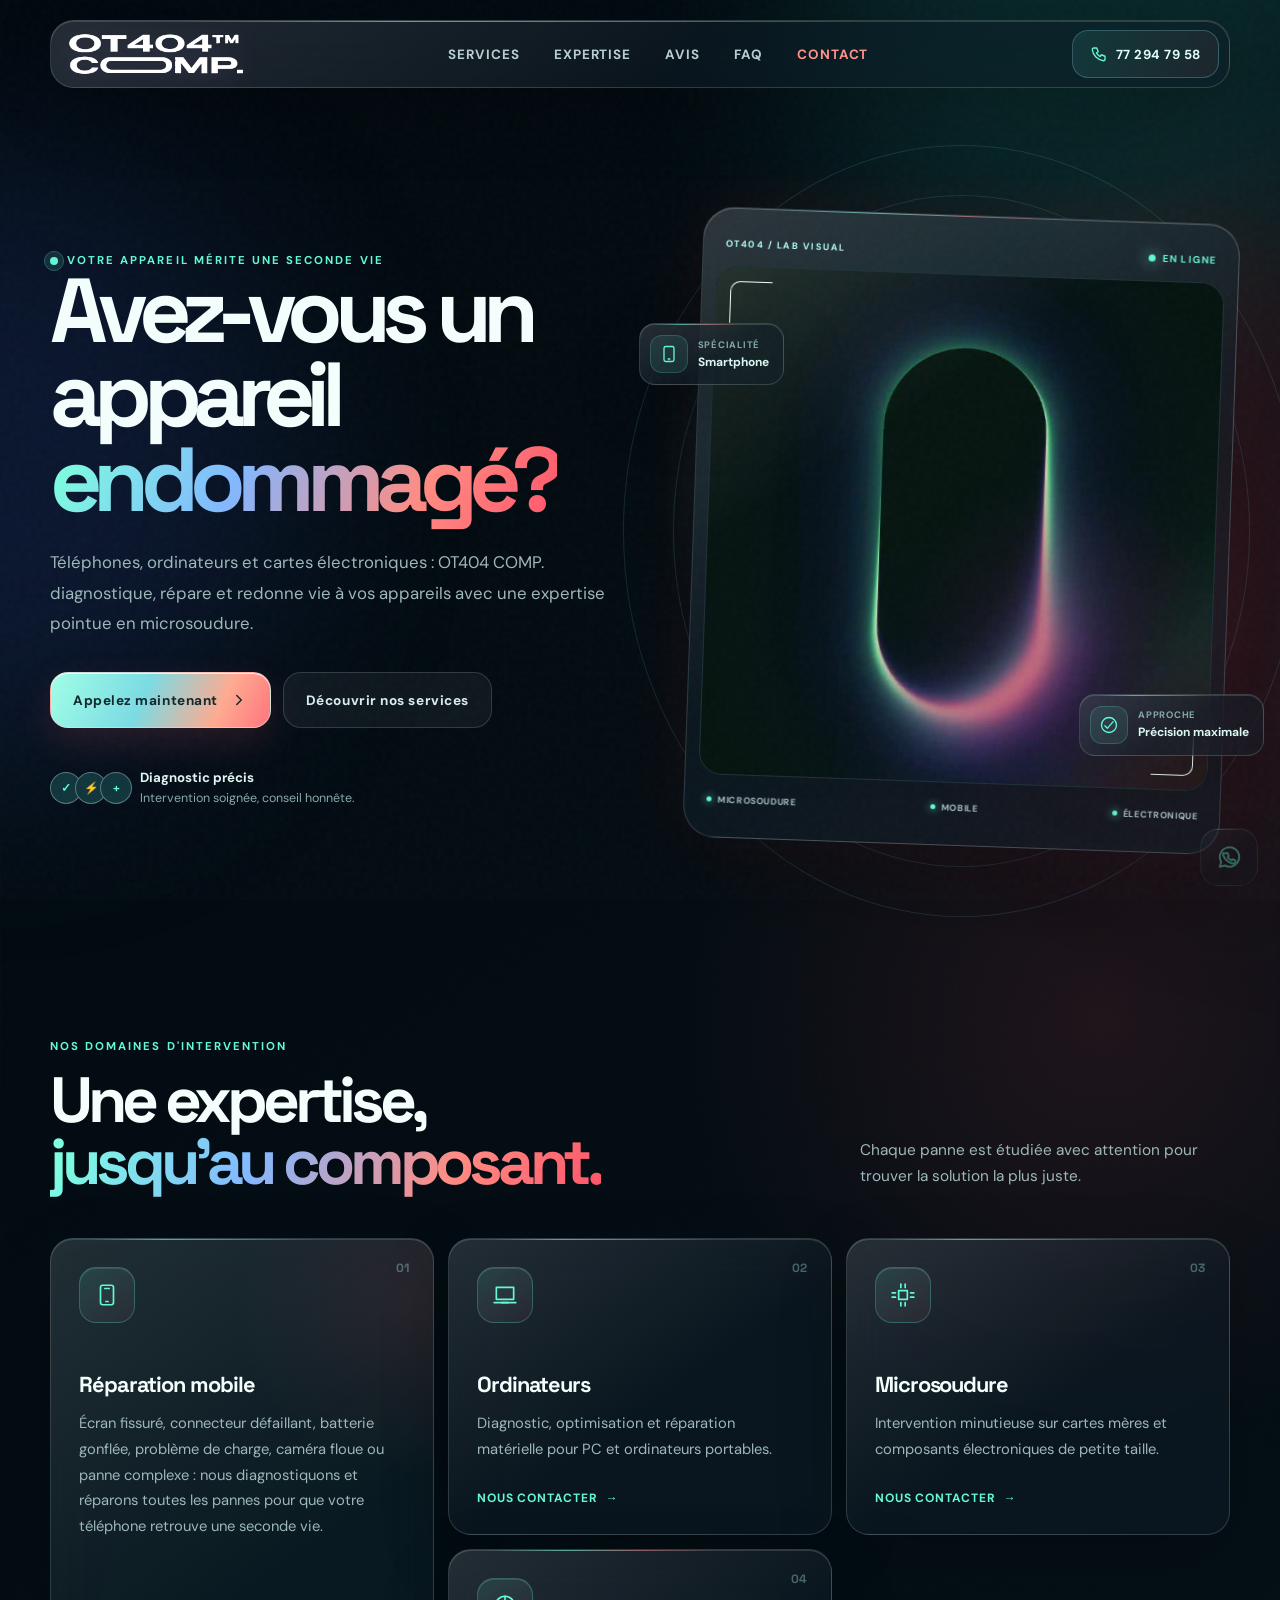
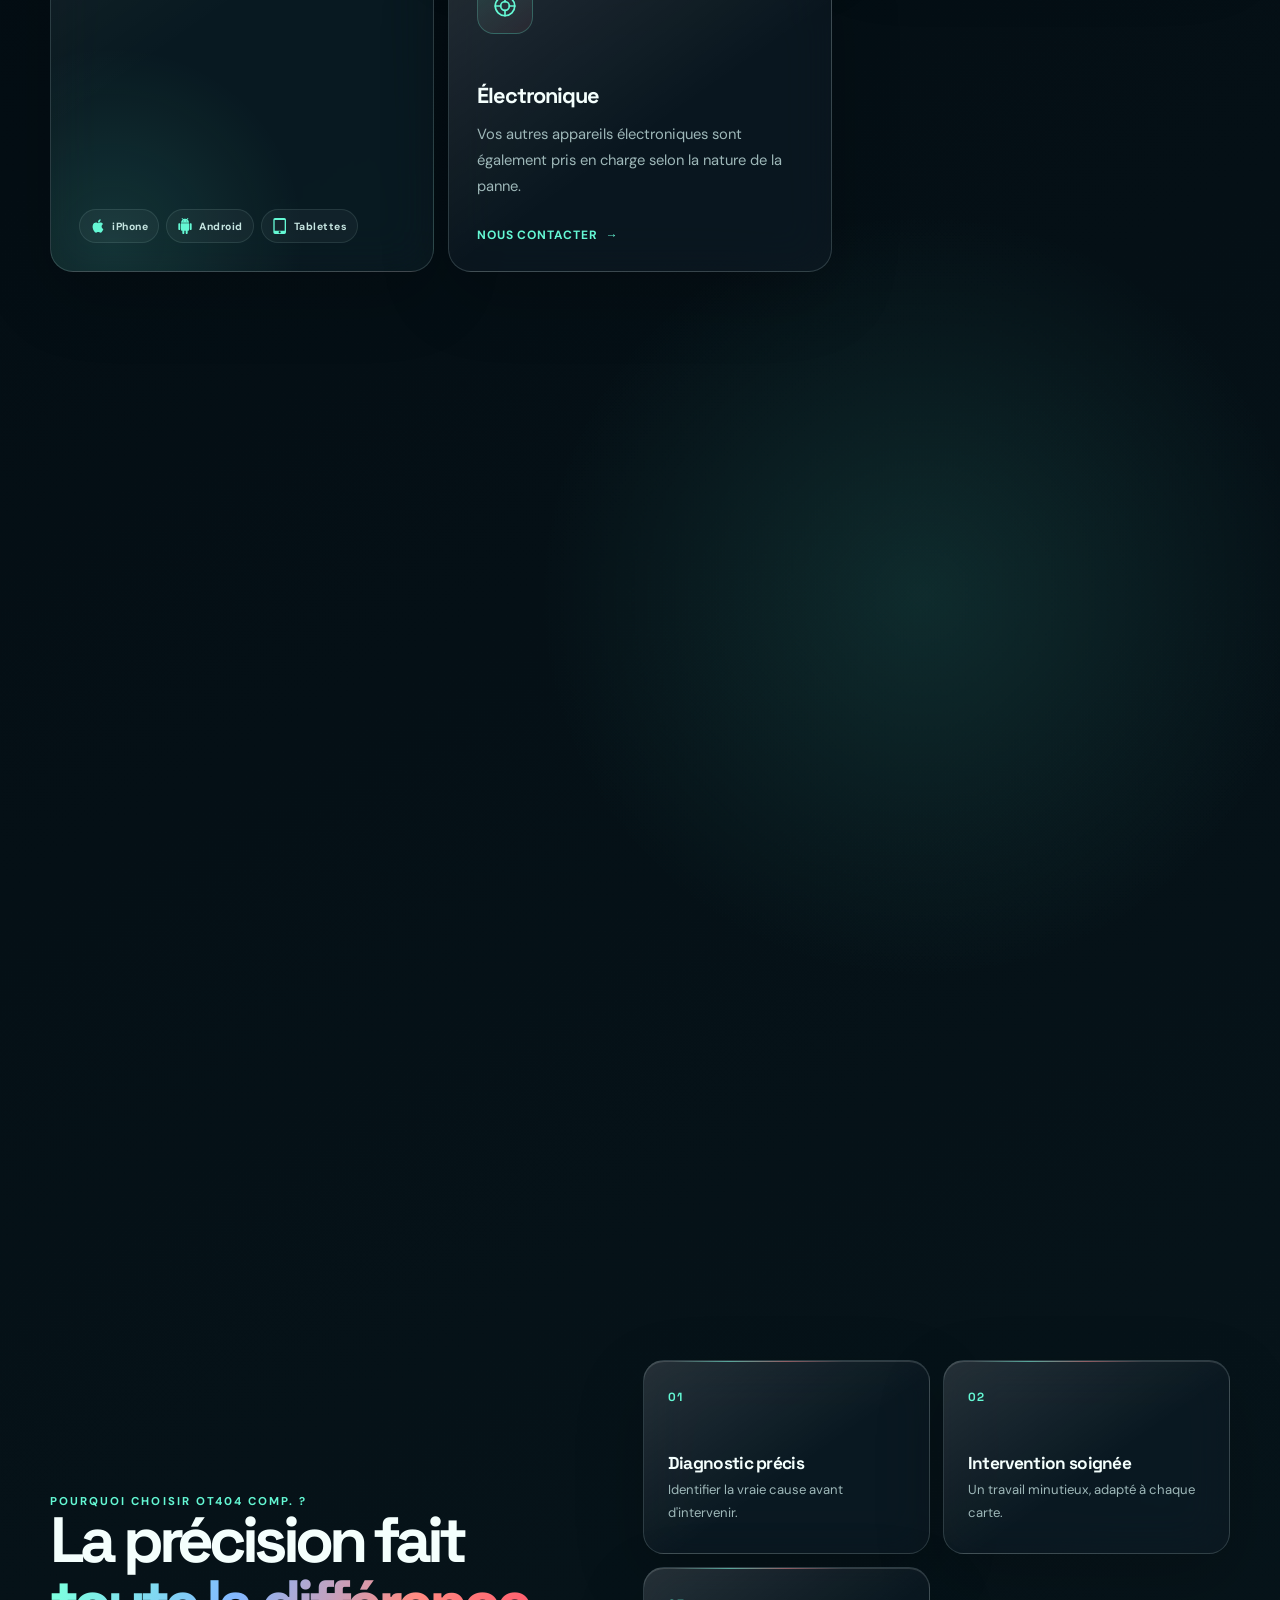
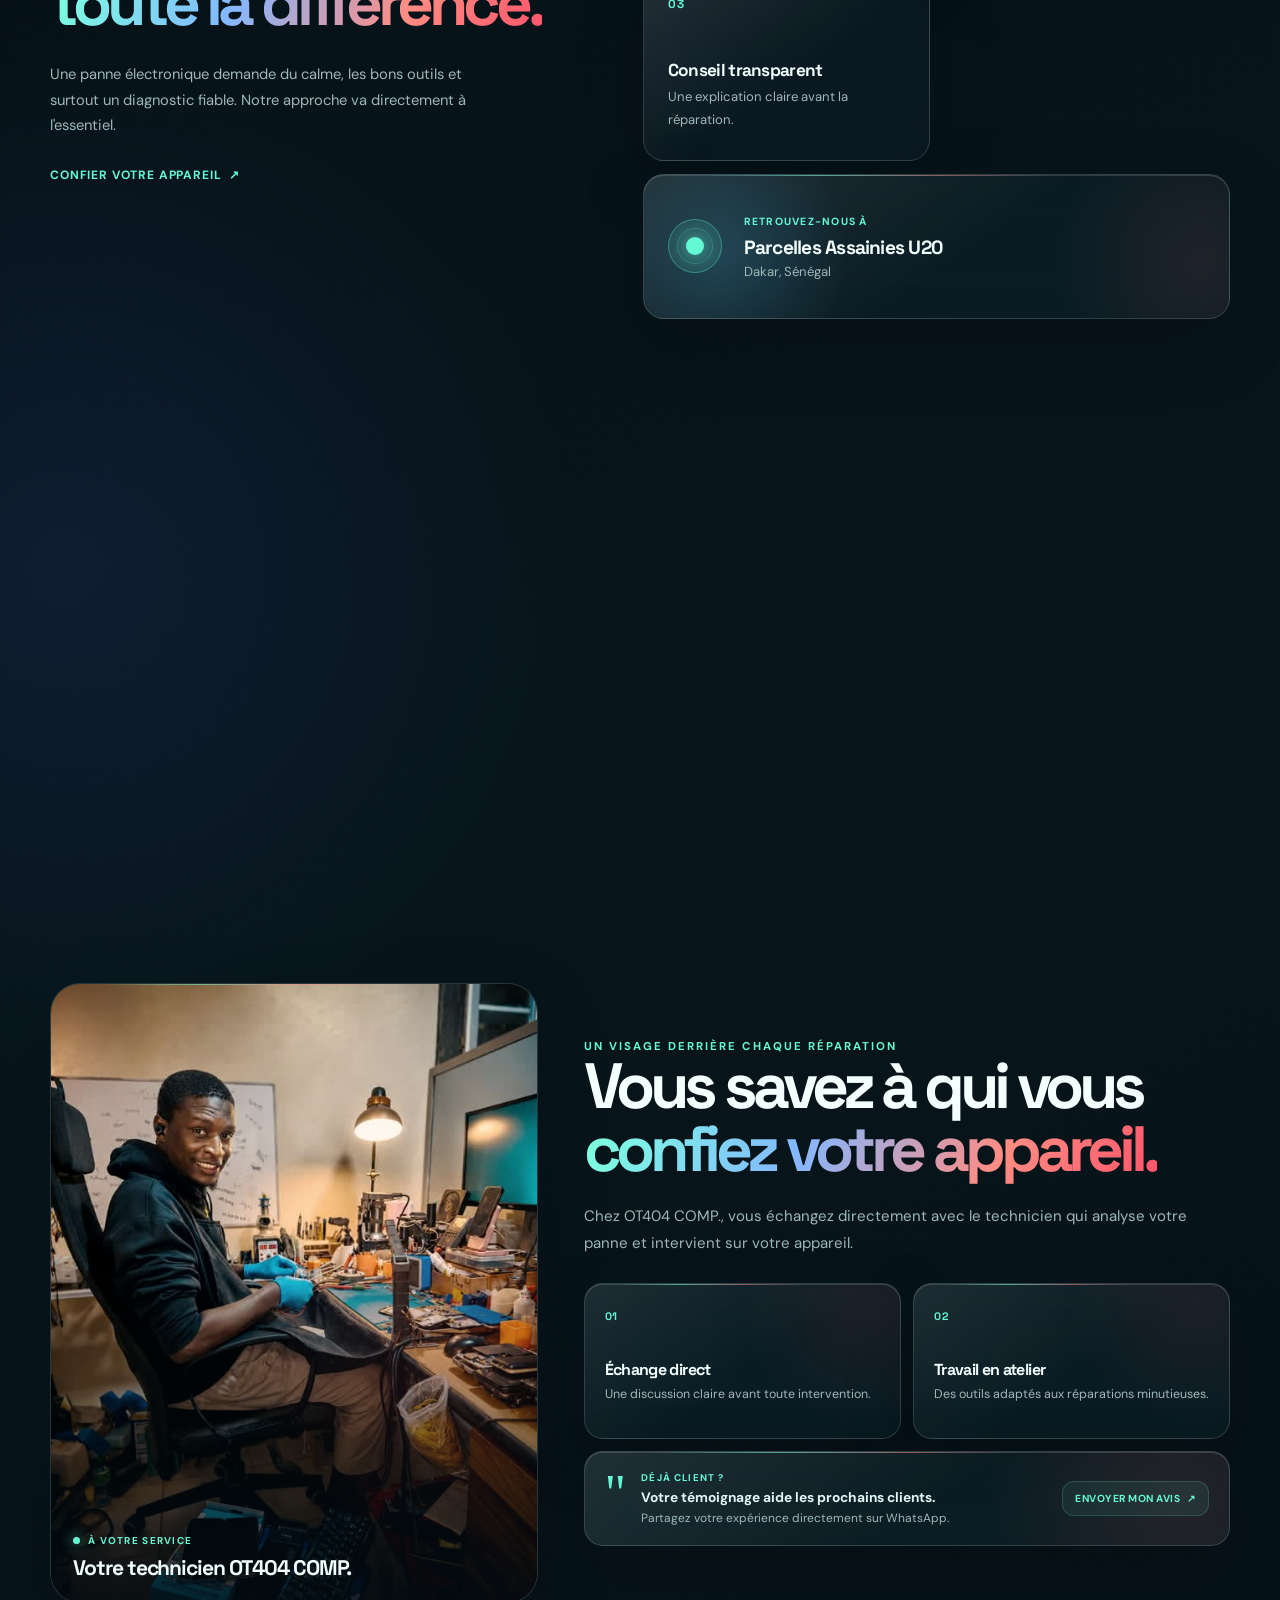
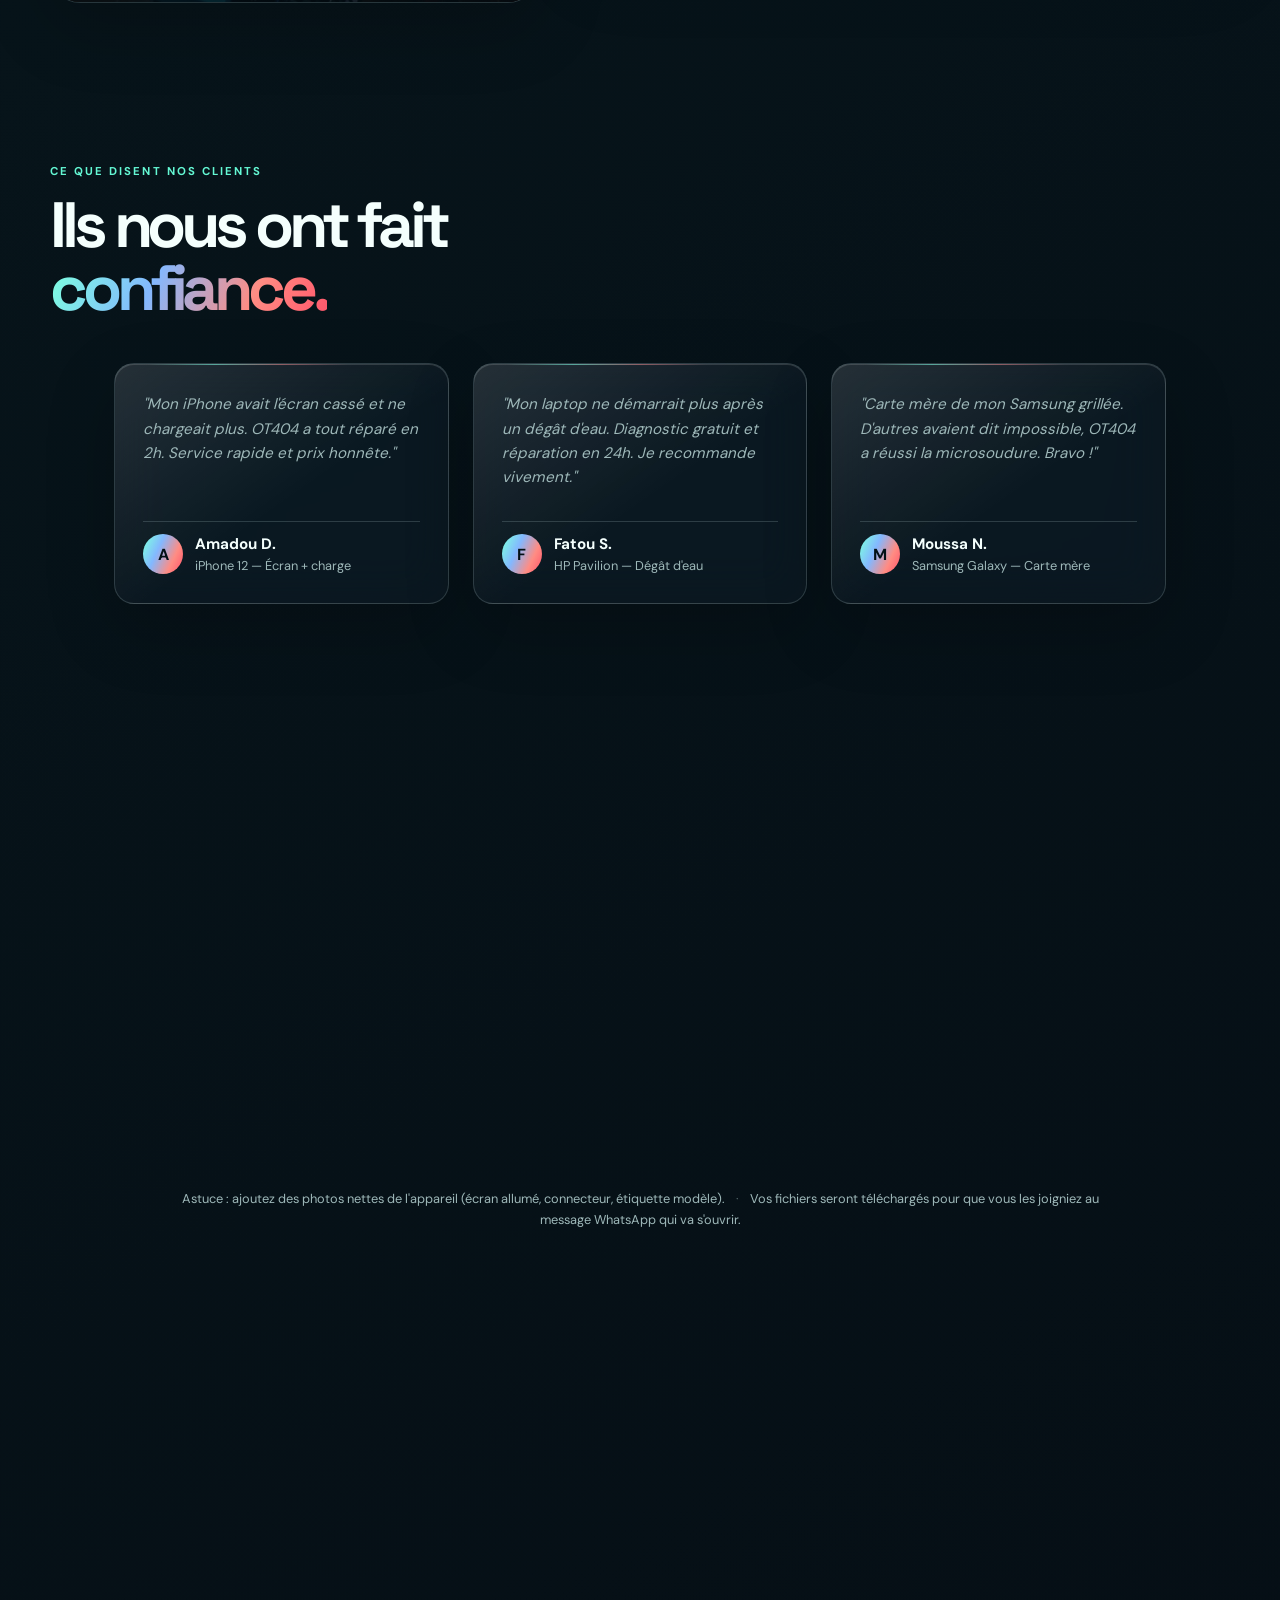
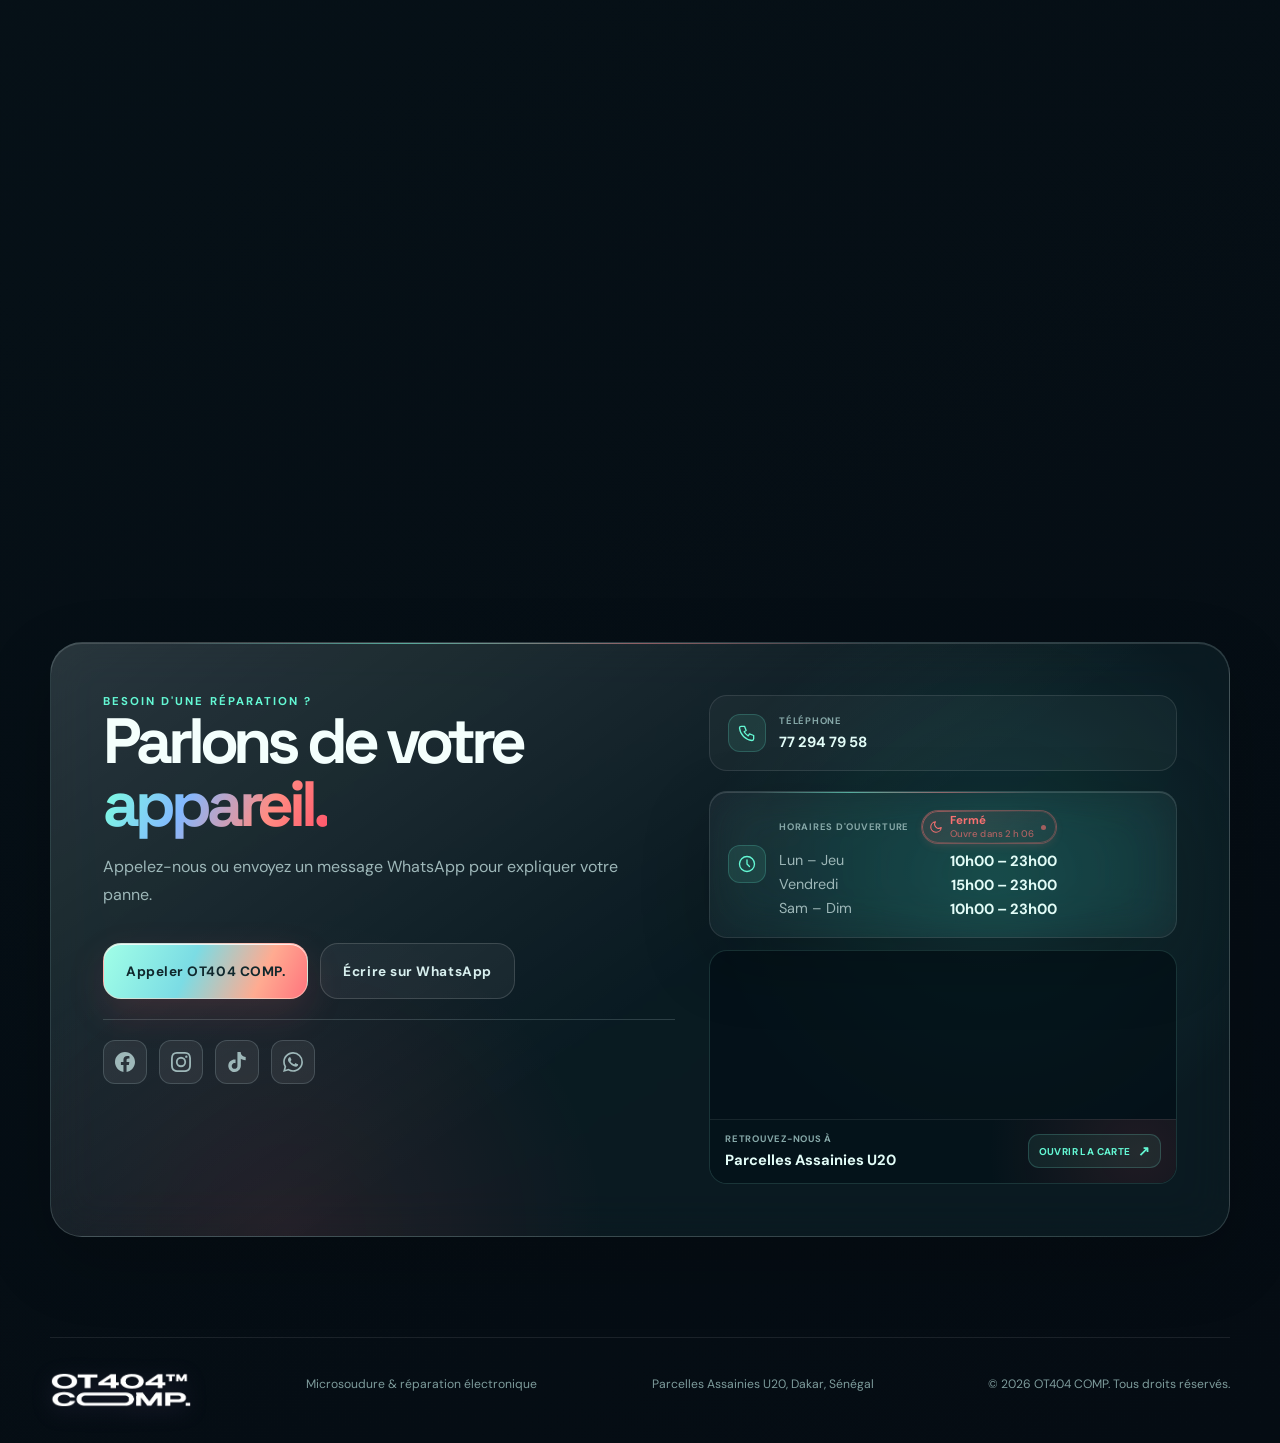
==== commit dac0ea47: "Revert "refactor: redesign complet du formulaire — compact, fidèle à la référence" This reverts comm" ====
--- a/index.html
+++ b/index.html
@@ -635,67 +635,71 @@
           <h2 id="devisTitle">Expliquez-nous<span>.</span></h2>
         </div>
 
-        <div class="px-bar-wrap reveal reveal-delay" id="pxShell">
-          <div class="px-glow px-glow-left" aria-hidden="true"></div>
-          <div class="px-glow px-glow-right" aria-hidden="true"></div>
-
-          <form id="repairForm" class="px-bar" autocomplete="off" novalidate>
+        <div class="px-shell glass reveal reveal-delay" id="pxShell" aria-label="Formulaire de description de panne">
+          <div class="px-matrix" aria-hidden="true"></div>
+          <div class="px-aura px-aura-left" aria-hidden="true"></div>
+          <div class="px-aura px-aura-right" aria-hidden="true"></div>
+
+          <form id="repairForm" class="px-form" autocomplete="off" novalidate>
             <div class="px-field">
               <label class="px-sr-only" for="problemText">Description de la panne</label>
               <textarea
                 id="problemText"
                 class="px-input"
-                rows="1"
-                placeholder="Décrivez votre panne…"
+                rows="3"
+                placeholder="Décrivez votre panne : modèle, symptômes, ce qui a déclenché le problème…"
                 aria-label="Description de la panne"
               ></textarea>
             </div>
 
             <div class="px-files" id="filePreview" hidden aria-live="polite"></div>
 
-            <div class="px-controls">
-              <label class="px-btn px-btn-add" title="Ajouter photos et vidéos">
+            <div class="px-toolbar">
+              <label class="px-btn px-btn-attach" title="Ajouter photos et vidéos">
                 <input type="file" id="fileInput" accept="image/*,video/*" multiple hidden />
                 <svg viewBox="0 0 24 24" aria-hidden="true"><path d="M12 5v14M5 12h14"/></svg>
                 <span class="px-sr-only">Ajouter des photos ou vidéos</span>
               </label>
 
-              <div class="px-pill" data-pill="type" data-value="Mobile">
-                <svg class="px-pill-icon" viewBox="0 0 24 24" aria-hidden="true">
-                  <rect x="7" y="2" width="10" height="20" rx="2"/>
-                  <path d="M11 18h2"/>
-                </svg>
-                <span class="px-pill-label" id="pillTypeLabel">Mobile</span>
-                <svg class="px-pill-caret" viewBox="0 0 24 24" aria-hidden="true"><path d="m6 9 6 6 6-6"/></svg>
-                <div class="px-pill-menu" role="menu" id="pillTypeMenu">
-                  <button type="button" data-value="Mobile" class="active">Mobile</button>
-                  <button type="button" data-value="Ordinateur">Ordinateur</button>
-                  <button type="button" data-value="Microsoudure / carte mère">Microsoudure</button>
-                  <button type="button" data-value="Autre">Autre</button>
+              <div class="px-pills">
+                <div class="px-pill" data-pill="type" data-value="Mobile">
+                  <svg class="px-pill-icon" viewBox="0 0 24 24" aria-hidden="true">
+                    <rect x="7" y="2" width="10" height="20" rx="2"/>
+                    <path d="M11 18h2"/>
+                  </svg>
+                  <span class="px-pill-label" id="pillTypeLabel">Mobile</span>
+                  <svg class="px-pill-caret" viewBox="0 0 24 24" aria-hidden="true"><path d="m6 9 6 6 6-6"/></svg>
+                  <div class="px-pill-menu" role="menu" id="pillTypeMenu">
+                    <button type="button" data-value="Mobile" class="active">Mobile</button>
+                    <button type="button" data-value="Ordinateur">Ordinateur</button>
+                    <button type="button" data-value="Microsoudure / carte mère">Microsoudure</button>
+                    <button type="button" data-value="Autre">Autre</button>
+                  </div>
+                </div>
+
+                <div class="px-pill" data-pill="urgency" data-value="Normal">
+                  <svg class="px-pill-icon" viewBox="0 0 24 24" aria-hidden="true">
+                    <path d="M13 2 3 14h7l-1 8 10-12h-7z"/>
+                  </svg>
+                  <span class="px-pill-label" id="pillUrgencyLabel">Normal</span>
+                  <svg class="px-pill-caret" viewBox="0 0 24 24" aria-hidden="true"><path d="m6 9 6 6 6-6"/></svg>
+                  <div class="px-pill-menu" role="menu" id="pillUrgencyMenu">
+                    <button type="button" data-value="Normal" class="active">Normal</button>
+                    <button type="button" data-value="Urgent">Urgent</button>
+                    <button type="button" data-value="Devis uniquement">Devis</button>
+                  </div>
                 </div>
               </div>
 
-              <div class="px-pill" data-pill="urgency" data-value="Normal">
-                <svg class="px-pill-icon" viewBox="0 0 24 24" aria-hidden="true">
-                  <path d="M13 2 3 14h7l-1 8 10-12h-7z"/>
-                </svg>
-                <span class="px-pill-label" id="pillUrgencyLabel">Normal</span>
-                <svg class="px-pill-caret" viewBox="0 0 24 24" aria-hidden="true"><path d="m6 9 6 6 6-6"/></svg>
-                <div class="px-pill-menu" role="menu" id="pillUrgencyMenu">
-                  <button type="button" data-value="Normal" class="active">Normal</button>
-                  <button type="button" data-value="Urgent">Urgent</button>
-                  <button type="button" data-value="Devis uniquement">Devis</button>
-                </div>
+              <div class="px-right">
+                <span class="px-files-count" id="filesCount" hidden></span>
+                <button type="submit" class="px-send" aria-label="Envoyer sur WhatsApp" title="Envoyer sur WhatsApp">
+                  <svg viewBox="0 0 24 24" aria-hidden="true">
+                    <path d="M22 2 11 13"/>
+                    <path d="M22 2 15 22l-4-9-9-4 20-7Z"/>
+                  </svg>
+                </button>
               </div>
-
-              <span class="px-files-count" id="filesCount" hidden></span>
-
-              <button type="submit" class="px-send" aria-label="Envoyer sur WhatsApp" title="Envoyer sur WhatsApp">
-                <svg viewBox="0 0 24 24" aria-hidden="true">
-                  <path d="M22 2 11 13"/>
-                  <path d="M22 2 15 22l-4-9-9-4 20-7Z"/>
-                </svg>
-              </button>
             </div>
           </form>
         </div>
--- a/styles.css
+++ b/styles.css
@@ -1,2011 +1,2523 @@
-1|/* Self-hosted variable fonts (subset latin) */
-2|@font-face {
-3|  font-family: "DM Sans";
-4|  font-style: normal;
-5|  font-weight: 100 900;
-6|  font-display: swap;
-7|  src: url("assets/fonts/dm-sans-latin.woff2") format("woff2");
-8|}
-9|@font-face {
-10|  font-family: "Space Grotesk";
-11|  font-style: normal;
-12|  font-weight: 300 700;
-13|  font-display: swap;
-14|  src: url("assets/fonts/space-grotesk-latin.woff2") format("woff2");
-15|}
-16|
-17|html {
-18|  scroll-behavior: smooth;
-19|  scroll-padding-top: 90px;
-20|}
-21|@media (prefers-reduced-motion: reduce) {
-22|  html { scroll-behavior: auto; }
-23|}
-24|
-25|:root {
-26|  --bg: #031016;
-27|  --bg-soft: #071b22;
-28|  --surface: rgba(255, 255, 255, 0.065);
-29|  --surface-strong: rgba(255, 255, 255, 0.1);
-30|  --border: rgba(220, 255, 252, 0.16);
-31|  --text: #f4fffd;
-32|  --muted: #9eb8b9;
-33|  --accent: #64f8d4;
-34|  --accent-soft: #b6fff0;
-35|  --blue: #51a7ff;
-36|  --coral: #ff6a65;
-37|  --violet: #9383ff;
-38|  --iridescent: linear-gradient(115deg, #7dffe0 4%, #83b8ff 38%, #ff8c83 72%, #ff5369 100%);
-39|  --font-title: "Space Grotesk", "Segoe UI", sans-serif;
-40|  --font-body: "DM Sans", "Segoe UI", sans-serif;
-41|}
-42|
-43|* {
-44|  box-sizing: border-box;
-45|}
-46|
-47|html {
-48|  scroll-behavior: smooth;
-49|}
-50|
-51|body {
-52|  min-height: 100vh;
-53|  margin: 0;
-54|  overflow-x: hidden;
-55|  background:
-56|    radial-gradient(circle at 86% 13%, rgba(255, 76, 90, 0.11), transparent 27rem),
-57|    radial-gradient(circle at 72% 28%, rgba(86, 236, 206, 0.12), transparent 24rem),
-58|    radial-gradient(circle at 5% 48%, rgba(74, 91, 213, 0.13), transparent 32rem),
-59|    linear-gradient(150deg, #02090f 0%, #07151b 50%, #050c13 100%);
-60|  color: var(--text);
-61|  font-family: var(--font-body);
-62|  font-size: 16px;
-63|}
-64|
-65|body::before {
-66|  position: fixed;
-67|  inset: 0;
-68|  z-index: -4;
-69|  content: "";
-70|  opacity: 0.3;
-71|  background-image:
-72|    linear-gradient(rgba(109, 255, 229, 0.05) 1px, transparent 1px),
-73|    linear-gradient(90deg, rgba(109, 255, 229, 0.05) 1px, transparent 1px);
-74|  background-size: 84px 84px;
-75|  mask-image: radial-gradient(circle, #000 20%, transparent 82%);
-76|  animation: gridDrift 28s linear infinite;
-77|}
-78|
-79|a {
-80|  color: inherit;
-81|  text-decoration: none;
-82|}
-83|
-84|svg {
-85|  display: block;
-86|}
-87|
-88|.ambient {
-89|  position: fixed;
-90|  z-index: -3;
-91|  width: 38rem;
-92|  height: 38rem;
-93|  border-radius: 50%;
-94|  filter: blur(100px);
-95|  pointer-events: none;
-96|}
-97|
-98|.ambient-one {
-99|  top: -18rem;
-100|  right: -8rem;
-101|  background: rgba(48, 225, 194, 0.13);
-102|  animation: ambientDriftOne 19s ease-in-out infinite alternate;
-103|}
-104|
-105|.ambient-two {
-106|  bottom: 8rem;
-107|  left: -20rem;
-108|  background: rgba(62, 96, 217, 0.15);
-109|  animation: ambientDriftTwo 24s ease-in-out infinite alternate;
-110|}
-111|
-112|.ambient-three {
-113|  top: 14rem;
-114|  right: -22rem;
-115|  background: rgba(255, 65, 84, 0.12);
-116|  animation: ambientDriftThree 21s ease-in-out infinite alternate;
-117|}
-118|
-119|.noise {
-120|  position: fixed;
-121|  inset: 0;
-122|  z-index: 10;
-123|  opacity: 0.03;
-124|  pointer-events: none;
-125|  background-image: url("data:image/svg+xml,%3Csvg viewBox='0 0 180 180' xmlns='http://www.w3.org/2000/svg'%3E%3Cfilter id='n'%3E%3CfeTurbulence type='fractalNoise' baseFrequency='.9' numOctaves='3' stitchTiles='stitch'/%3E%3C/filter%3E%3Crect width='100%25' height='100%25' filter='url(%23n)' opacity='.9'/%3E%3C/svg%3E");
-126|}
-127|
-128|.glass {
-129|  position: relative;
-130|  overflow: hidden;
-131|  border: 1px solid var(--border);
-132|  background:
-133|    linear-gradient(145deg, rgba(255, 255, 255, 0.13), rgba(255, 255, 255, 0.022) 55%),
-134|    rgba(6, 19, 28, 0.5);
-135|  box-shadow:
-136|    inset 0 1px 0 rgba(255, 255, 255, 0.14),
-137|    0 24px 70px rgba(0, 0, 0, 0.2);
-138|  backdrop-filter: blur(24px) saturate(135%);
-139|}
-140|
-141|.glass::after {
-142|  position: absolute;
-143|  top: 0;
-144|  left: 10%;
-145|  width: 60%;
-146|  height: 1px;
-147|  content: "";
-148|  background: linear-gradient(90deg, transparent, rgba(112, 255, 224, 0.9), rgba(255, 127, 132, 0.76), transparent);
-149|  opacity: 0.58;
-150|}
-151|
-152|.motion-glass::before {
-153|  position: absolute;
-154|  top: -45%;
-155|  bottom: -45%;
-156|  left: -42%;
-157|  z-index: 3;
-158|  width: 22%;
-159|  content: "";
-160|  background: linear-gradient(90deg, transparent, rgba(205, 255, 248, 0.16), transparent);
-161|  opacity: 0;
-162|  pointer-events: none;
-163|  transform: skewX(-18deg);
-164|  animation: glassSweep var(--shine-duration, 11s) ease-in-out var(--shine-delay, 0s) infinite;
-165|}
-166|
-167|.section {
-168|  width: min(1180px, calc(100% - 40px));
-169|  margin: 0 auto;
-170|}
-171|
-172|.site-header {
-173|  position: fixed;
-174|  top: 20px;
-175|  right: 0;
-176|  left: 0;
-177|  z-index: 20;
-178|  padding: 0 20px;
-179|}
-180|
-181|.nav-shell {
-182|  display: flex;
-183|  width: min(1180px, 100%);
-184|  min-height: 68px;
-185|  margin: auto;
-186|  padding: 8px 10px 8px 16px;
-187|  align-items: center;
-188|  border-radius: 24px;
-189|  transition: background 250ms ease, box-shadow 250ms ease;
-190|}
-191|
-192|.brand {
-193|  display: inline-flex;
-194|  flex: 0 0 auto;
-195|  align-items: center;
-196|}
-197|
-198|.brand-logo {
-199|  display: block;
-200|  width: 178px;
-201|  height: auto;
-202|  filter: drop-shadow(0 5px 11px rgba(138, 95, 168, 0.22));
-203|}
-204|
-205|.nav-links {
-206|  display: flex;
-207|  margin: 0 auto;
-208|  gap: 34px;
-209|}
-210|
-211|.nav-links a {
-212|  color: #b8cece;
-213|  font-size: 0.84rem;
-214|  font-weight: 700;
-215|  letter-spacing: 0.07em;
-216|  text-transform: uppercase;
-217|  transition: color 180ms ease;
-218|}
-219|
-220|.nav-links a:hover,
-221|.nav-links a.active {
-222|  color: #ff928b;
-223|}
-224|
-225|.nav-call {
-226|  display: flex;
-227|  min-height: 48px;
-228|  padding: 0 17px;
-229|  align-items: center;
-230|  gap: 8px;
-231|  border: 1px solid rgba(131, 210, 241, 0.28);
-232|  border-radius: 16px;
-233|  background: linear-gradient(115deg, rgba(104, 248, 215, 0.1), rgba(255, 105, 112, 0.08));
-234|  color: #dffff9;
-235|  font-size: 0.82rem;
-236|  font-weight: 700;
-237|  letter-spacing: 0.04em;
-238|}
-239|
-240|.nav-call svg {
-241|  width: 18px;
-242|  fill: none;
-243|  stroke: var(--accent);
-244|  stroke-linecap: round;
-245|  stroke-linejoin: round;
-246|  stroke-width: 1.8;
-247|}
-248|
-249|.menu-toggle {
-250|  display: none;
-251|}
-252|
-253|.hero {
-254|  display: grid;
-255|  min-height: 890px;
-256|  padding-top: 172px;
-257|  align-items: center;
-258|  grid-template-columns: 1.03fr 0.97fr;
-259|  gap: 72px;
-260|}
-261|
-262|.eyebrow {
-263|  display: flex;
-264|  align-items: center;
-265|  gap: 9px;
-266|  color: var(--accent);
-267|  font-size: 0.71rem;
-268|  font-weight: 700;
-269|  letter-spacing: 0.18em;
-270|  line-height: 1.3;
-271|  text-transform: uppercase;
-272|}
-273|
-274|.pulse {
-275|  position: relative;
-276|  width: 8px;
-277|  height: 8px;
-278|  border-radius: 50%;
-279|  background: var(--accent);
-280|  box-shadow: 0 0 0 5px rgba(100, 248, 212, 0.12);
-281|}
-282|
-283|.pulse::after {
-284|  position: absolute;
-285|  inset: -6px;
-286|  border: 1px solid rgba(100, 248, 212, 0.35);
-287|  border-radius: inherit;
-288|  content: "";
-289|  animation: pulse 2.4s infinite;
-290|}
-291|
-292|h1,
-293|h2,
-294|h3,
-295|p {
-296|  margin-top: 0;
-297|}
-298|
-299|h1,
-300|h2,
-301|h3 {
-302|  font-family: var(--font-title);
-303|}
-304|
-305|h1 {
-306|  max-width: 710px;
-307|  margin-bottom: 25px;
-308|  font-size: clamp(4.2rem, 7.1vw, 6.8rem);
-309|  letter-spacing: -0.095em;
-310|  line-height: 0.93;
-311|}
-312|
-313|h1 span,
-314|h2 span {
-315|  color: var(--accent);
-316|  background: var(--iridescent);
-317|  background-clip: text;
-318|  -webkit-background-clip: text;
-319|  -webkit-text-fill-color: transparent;
-320|}
-321|
-322|.hero-text {
-323|  max-width: 630px;
-324|  color: var(--muted);
-325|  font-size: 1.05rem;
-326|  line-height: 1.8;
-327|}
-328|
-329|.hero-actions,
-330|.contact-actions {
-331|  display: flex;
-332|  margin-top: 34px;
-333|  flex-wrap: wrap;
-334|  gap: 12px;
-335|}
-336|
-337|.button {
-338|  display: inline-flex;
-339|  min-height: 56px;
-340|  padding: 0 22px;
-341|  align-items: center;
-342|  justify-content: center;
-343|  gap: 12px;
-344|  border: 1px solid rgba(255, 255, 255, 0.15);
-345|  border-radius: 18px;
-346|  font-size: 0.85rem;
-347|  font-weight: 700;
-348|  letter-spacing: 0.04em;
-349|  transition: transform 200ms ease, box-shadow 200ms ease, background 200ms ease;
-350|}
-351|
-352|.button:hover {
-353|  transform: translateY(-3px);
-354|}
-355|
-356|.button svg {
-357|  width: 18px;
-358|  fill: none;
-359|  stroke: currentColor;
-360|  stroke-linecap: round;
-361|  stroke-linejoin: round;
-362|  stroke-width: 2;
-363|}
-364|
-365|.button-primary {
-366|  border-color: rgba(255, 212, 203, 0.56);
-367|  background: linear-gradient(115deg, #a1ffe7 0%, #7bdce4 42%, #ffab91 76%, #ff747d 100%);
-368|  box-shadow: 0 14px 38px rgba(255, 98, 103, 0.14), inset 0 1px 0 rgba(255, 255, 255, 0.78);
-369|  color: #10282d;
-370|}
-371|
-372|.button-primary:hover {
-373|  box-shadow: 0 18px 45px rgba(255, 98, 103, 0.25);
-374|}
-375|
-376|.button-glass {
-377|  background: rgba(255, 255, 255, 0.05);
-378|  color: #d7efee;
-379|}
-380|
-381|.button-glass:hover {
-382|  background: rgba(255, 255, 255, 0.1);
-383|}
-384|
-385|.trust-line {
-386|  display: flex;
-387|  margin-top: 40px;
-388|  align-items: center;
-389|  gap: 15px;
-390|}
-391|
-392|.avatar-stack {
-393|  display: flex;
-394|}
-395|
-396|.avatar-stack span {
-397|  display: grid;
-398|  width: 32px;
-399|  height: 32px;
-400|  margin-right: -7px;
-401|  place-items: center;
-402|  border: 1px solid rgba(222, 255, 252, 0.34);
-403|  border-radius: 50%;
-404|  background: #11353c;
-405|  color: var(--accent);
-406|  font-size: 0.74rem;
-407|  font-weight: 700;
-408|}
-409|
-410|.trust-line p {
-411|  margin: 0;
-412|  color: #89a8a9;
-413|  font-size: 0.78rem;
-414|  line-height: 1.55;
-415|}
-416|
-417|.trust-line strong {
-418|  color: #e2f6f3;
-419|  font-size: 0.83rem;
-420|}
-421|
-422|.hero-visual {
-423|  position: relative;
-424|}
-425|
-426|.visual-orbit {
-427|  position: absolute;
-428|  border: 1px solid rgba(126, 218, 231, 0.14);
-429|  border-radius: 50%;
-430|  animation: orbitBreathe 13s ease-in-out infinite alternate;
-431|}
-432|
-433|.orbit-one {
-434|  inset: -70px;
-435|}
-436|
-437|.orbit-two {
-438|  inset: -20px;
-439|  animation-delay: -5s;
-440|  animation-direction: alternate-reverse;
-441|}
-442|
-443|.media-panel {
-444|  padding: 13px;
-445|  border-radius: 32px;
-446|  background:
-447|    linear-gradient(145deg, rgba(255, 255, 255, 0.16), rgba(255, 255, 255, 0.03) 52%),
-448|    rgba(5, 15, 24, 0.56);
-449|  box-shadow:
-450|    inset 0 1px 0 rgba(255, 255, 255, 0.2),
-451|    0 32px 100px rgba(0, 0, 0, 0.32),
-452|    0 0 75px rgba(255, 91, 104, 0.09);
-453|  transform: rotate(2deg);
-454|  animation: panelHover 9s ease-in-out infinite;
-455|}
-456|
-457|.media-top,
-458|.media-bottom {
-459|  position: relative;
-460|  z-index: 2;
-461|  display: flex;
-462|  align-items: center;
-463|  justify-content: space-between;
-464|}
-465|
-466|.media-top {
-467|  min-height: 45px;
-468|  padding: 0 9px;
-469|}
-470|
-471|.panel-label {
-472|  color: #b1fff0;
-473|  font-size: 0.58rem;
-474|  font-weight: 700;
-475|  letter-spacing: 0.16em;
-476|}
-477|
-478|.live-dot {
-479|  display: flex;
-480|  align-items: center;
-481|  gap: 7px;
-482|  color: var(--accent);
-483|  font-size: 0.62rem;
-484|  font-weight: 700;
-485|  letter-spacing: 0.12em;
-486|}
-487|
-488|.live-dot i {
-489|  width: 7px;
-490|  height: 7px;
-491|  border-radius: 50%;
-492|  background: var(--accent);
-493|  box-shadow: 0 0 15px var(--accent), 0 0 28px rgba(255, 107, 115, 0.6);
-494|  animation: signalBlink 2.8s ease-in-out infinite;
-495|}
-496|
-497|.video-aura {
-498|  position: absolute;
-499|  inset: 8% 5%;
-500|  border-radius: 46%;
-501|  background:
-502|    radial-gradient(circle at 72% 65%, rgba(255, 72, 86, 0.38), transparent 34%),
-503|    radial-gradient(circle at 28% 34%, rgba(82, 242, 204, 0.3), transparent 40%);
-504|  filter: blur(55px);
-505|  opacity: 0.88;
-506|  pointer-events: none;
-507|  animation: auraShift 7s ease-in-out infinite alternate;
-508|}
-509|
-510|.video-stage {
-511|  position: relative;
-512|  overflow: hidden;
-513|  aspect-ratio: 1;
-514|  border: 1px solid rgba(168, 236, 232, 0.15);
-515|  border-radius: 23px;
-516|  background: #061216;
-517|}
-518|
-519|.video-stage video {
-520|  display: block;
-521|  width: 100%;
-522|  height: 100%;
-523|  object-fit: cover;
-524|  filter: saturate(1.1) contrast(1.05);
-525|}
-526|
-527|.video-glass-overlay {
-528|  position: absolute;
-529|  inset: 0;
-530|  background:
-531|    linear-gradient(145deg, rgba(255, 255, 255, 0.12), transparent 32%),
-532|    radial-gradient(circle at 72% 72%, rgba(255, 73, 94, 0.09), transparent 33%);
-533|  pointer-events: none;
-534|}
-535|
-536|.video-corner {
-537|  position: absolute;
-538|  width: 42px;
-539|  height: 42px;
-540|  border-color: rgba(177, 255, 242, 0.72);
-541|  pointer-events: none;
-542|}
-543|
-544|.video-corner-one {
-545|  top: 14px;
-546|  left: 14px;
-547|  border-top: 1px solid;
-548|  border-left: 1px solid;
-549|  border-radius: 10px 0 0;
-550|}
-551|
-552|.video-corner-two {
-553|  right: 14px;
-554|  bottom: 14px;
-555|  border-right: 1px solid;
-556|  border-bottom: 1px solid;
-557|  border-radius: 0 0 10px;
-558|}
-559|
-560|.media-bottom {
-561|  min-height: 49px;
-562|  padding: 0 9px;
-563|  gap: 7px;
-564|}
-565|
-566|.media-bottom span {
-567|  display: flex;
-568|  align-items: center;
-569|  gap: 6px;
-570|  color: #a8c0c4;
-571|  font-size: 0.56rem;
-572|  font-weight: 700;
-573|  letter-spacing: 0.07em;
-574|  text-transform: uppercase;
-575|}
-576|
-577|.media-bottom i {
-578|  width: 5px;
-579|  height: 5px;
-580|  border-radius: 50%;
-581|  background: var(--accent);
-582|  box-shadow: 0 0 9px var(--accent);
-583|  animation: signalBlink 3.2s ease-in-out infinite;
-584|}
-585|
-586|.float-card small,
-587|.contact-details small {
-588|  color: #86a8a8;
-589|  font-size: 0.59rem;
-590|  font-weight: 700;
-591|  letter-spacing: 0.08em;
-592|  text-transform: uppercase;
-593|}
-594|
-595|.float-card {
-596|  position: absolute;
-597|  display: flex;
-598|  padding: 11px 14px 11px 10px;
-599|  align-items: center;
-600|  gap: 10px;
-601|  border-radius: 16px;
-602|  animation: float 5s ease-in-out infinite;
-603|}
-604|
-605|.float-card-one {
-606|  top: 108px;
-607|  left: -54px;
-608|}
-609|
-610|.float-card-two {
-611|  right: -34px;
-612|  bottom: 91px;
-613|  animation-delay: -2s;
-614|}
-615|
-616|.float-icon,
-617|.detail-icon {
-618|  display: grid;
-619|  width: 38px;
-620|  height: 38px;
-621|  place-items: center;
-622|  border: 1px solid rgba(105, 242, 219, 0.2);
-623|  border-radius: 12px;
-624|  background: rgba(100, 248, 212, 0.09);
-625|}
-626|
-627|.float-icon svg,
-628|.detail-icon svg {
-629|  width: 20px;
-630|  fill: none;
-631|  stroke: var(--accent);
-632|  stroke-linecap: round;
-633|  stroke-linejoin: round;
-634|  stroke-width: 1.6;
-635|}
-636|
-637|.float-card span:last-child {
-638|  display: grid;
-639|  gap: 3px;
-640|}
-641|
-642|.float-card strong {
-643|  color: #dcf8f3;
-644|  font-size: 0.75rem;
-645|}
-646|
-647|.service-section {
-648|  padding: 150px 0 80px;
-649|}
-650|
-651|.section-heading {
-652|  display: flex;
-653|  margin-bottom: 44px;
-654|  align-items: end;
-655|  flex-wrap: wrap;
-656|  justify-content: space-between;
-657|}
-658|
-659|.section-heading .eyebrow {
-660|  width: 100%;
-661|  margin-bottom: 14px;
-662|}
-663|
-664|h2 {
-665|  margin-bottom: 0;
-666|  font-size: clamp(2.65rem, 5vw, 4.55rem);
-667|  letter-spacing: -0.08em;
-668|  line-height: 0.98;
-669|}
-670|
-671|.section-heading p {
-672|  max-width: 370px;
-673|  margin-bottom: 5px;
-674|  color: var(--muted);
-675|  font-size: 0.96rem;
-676|  line-height: 1.7;
-677|}
-678|
-679|.services-grid {
-680|  display: grid;
-681|  grid-template-columns: repeat(3, 1fr);
-682|  gap: 14px;
-683|}
-684|
-685|.service-card {
-686|  min-height: 280px;
-687|  padding: 28px;
-688|  border-radius: 23px;
-689|  transition: border-color 250ms ease, transform 250ms ease, background 250ms ease;
-690|  display: flex;
-691|  flex-direction: column;
-692|}
-693|
-694|.service-card:hover,
-695|.expertise-card:hover {
-696|  border-color: rgba(100, 248, 212, 0.36);
-697|  background-color: rgba(28, 76, 77, 0.26);
-698|  transform: translateY(-7px);
-699|}
-700|
-701|.feature-service {
-702|  grid-row: span 2;
-703|  min-height: 574px;
-704|  background:
-705|    radial-gradient(circle at 16% 95%, rgba(100, 248, 212, 0.12), transparent 12rem),
-706|    radial-gradient(circle at 95% 10%, rgba(255, 87, 101, 0.09), transparent 11rem),
-707|    linear-gradient(145deg, rgba(255, 255, 255, 0.12), rgba(255, 255, 255, 0.025) 55%),
-708|    rgba(7, 28, 34, 0.42);
-709|}
-710|
-711|.service-number {
-712|  position: absolute;
-713|  top: 21px;
-714|  right: 24px;
-715|  color: rgba(188, 247, 238, 0.35);
-716|  font-family: var(--font-title);
-717|  font-size: 0.75rem;
-718|  font-weight: 700;
-719|}
-720|
-721|.service-icon {
-722|  display: grid;
-723|  width: 56px;
-724|  height: 56px;
-725|  margin-bottom: 48px;
-726|  place-items: center;
-727|  border: 1px solid rgba(106, 251, 222, 0.24);
-728|  border-radius: 17px;
-729|  background: linear-gradient(145deg, rgba(100, 248, 212, 0.12), rgba(255, 99, 112, 0.07));
-730|  box-shadow: inset 0 1px 0 rgba(255, 255, 255, 0.12);
-731|}
-732|
-733|.service-icon svg {
-734|  width: 26px;
-735|  fill: none;
-736|  stroke: var(--accent);
-737|  stroke-linecap: round;
-738|  stroke-linejoin: round;
-739|  stroke-width: 1.55;
-740|}
-741|
-742|.service-card h3 {
-743|  margin-bottom: 13px;
-744|  font-size: 1.36rem;
-745|  letter-spacing: -0.05em;
-746|}
-747|
-748|.service-card p,
-749|.expertise-card p,
-750|.expertise-copy p {
-751|  color: var(--muted);
-752|  font-size: 0.92rem;
-753|  line-height: 1.75;
-754|}
-755|
-756|.service-card a,
-757|.text-link {
-758|  display: inline-flex;
-759|  margin-top: 13px;
-760|  gap: 8px;
-761|  color: var(--accent);
-762|  font-size: 0.75rem;
-763|  font-weight: 700;
-764|  letter-spacing: 0.07em;
-765|  text-transform: uppercase;
-766|}
-767|
-768|.service-tags {
-769|  display: flex;
-770|  margin-top: auto;
-771|  flex-wrap: wrap;
-772|  gap: 7px;
-773|}
-774|
-775|.service-tags span {
-776|  display: inline-flex;
-777|  align-items: center;
-778|  gap: 6px;
-779|  padding: 8px 10px;
-780|  border: 1px solid rgba(200, 255, 246, 0.1);
-781|  border-radius: 20px;
-782|  background: rgba(255, 255, 255, 0.04);
-783|  color: #c6e5e1;
-784|  font-size: 0.65rem;
-785|  font-weight: 700;
-786|  letter-spacing: 0.05em;
-787|}
-788|.tag-icon svg {
-789|  width: 16px;
-790|  height: 16px;
-791|  fill: var(--accent);
-792|  flex-shrink: 0;
-793|}
-794|
-795|.circuit-showcase {
-796|  display: grid;
-797|  padding: 112px 0 32px;
-798|  align-items: center;
-799|  grid-template-columns: minmax(0, 1fr) 128px minmax(280px, 390px);
-800|  gap: 26px;
-801|}
-802|
-803|.circuit-copy p {
-804|  max-width: 390px;
-805|  margin: 23px 0 0;
-806|  color: var(--muted);
-807|  font-size: 0.92rem;
-808|  line-height: 1.75;
-809|}
-810|
-811|.circuit-arrow {
-812|  width: 128px;
-813|  height: auto;
-814|  opacity: 0.86;
-815|  mix-blend-mode: screen;
-816|  filter: drop-shadow(0 0 15px rgba(123, 255, 236, 0.18));
-817|  --arrow-angle: 0deg;
-818|}
-819|
-820|.circuit-arrow.visible {
-821|  animation: arrowGuide 2.8s ease-in-out infinite;
-822|}
-823|
-824|.circuit-video {
-825|  position: relative;
-826|  overflow: hidden;
-827|  width: 100%;
-828|  max-width: 390px;
-829|  aspect-ratio: 9 / 16;
-830|  justify-self: end;
-831|  padding: 0;
-832|  border-radius: 28px;
-833|  text-align: left;
-834|  transition: border-color 240ms ease, box-shadow 240ms ease, transform 240ms ease;
-835|}
-836|
-837|.circuit-video:hover {
-838|  border-color: rgba(255, 136, 134, 0.4);
-839|  box-shadow:
-840|    inset 0 1px 0 rgba(255, 255, 255, 0.18),
-841|    0 30px 90px rgba(0, 0, 0, 0.32),
-842|    0 0 55px rgba(255, 88, 104, 0.1);
-843|  transform: translateY(-6px);
-844|}
-845|
-846|.circuit-video > video {
-847|  position: absolute;
-848|  inset: 0;
-849|  width: 100%;
-850|  height: 100%;
-851|  object-fit: cover;
-852|}
-853|
-854|.circuit-shade {
-855|  position: absolute;
-856|  inset: 0;
-857|  background:
-858|    linear-gradient(180deg, transparent 42%, rgba(2, 10, 17, 0.8) 100%),
-859|    linear-gradient(115deg, rgba(20, 7, 13, 0.16), transparent 45%, rgba(10, 91, 143, 0.08));
-860|  pointer-events: none;
-861|  animation: shadeBreathe 7s ease-in-out infinite alternate;
-862|}
-863|
-864|.video-hint,
-865|.circuit-caption {
-866|  position: absolute;
-867|  z-index: 1;
-868|  pointer-events: none;
-869|}
-870|
-871|.video-hint {
-872|  top: 18px;
-873|  right: 18px;
-874|  display: flex;
-875|  min-height: 43px;
-876|  padding: 0 13px;
-877|  align-items: center;
-878|  gap: 8px;
-879|  border: 1px solid rgba(222, 255, 250, 0.26);
-880|  border-radius: 14px;
-881|  background: rgba(6, 20, 28, 0.5);
-882|  color: #d9f6f2;
-883|  font-size: 0.68rem;
-884|  letter-spacing: 0.06em;
-885|  text-transform: uppercase;
-886|  backdrop-filter: blur(18px);
-887|}
-888|
-889|.video-hint svg {
-890|  width: 18px;
-891|  fill: none;
-892|  stroke: var(--accent);
-893|  stroke-linecap: round;
-894|  stroke-linejoin: round;
-895|  stroke-width: 1.8;
-896|}
-897|
-898|.circuit-caption {
-899|  right: 23px;
-900|  bottom: 52px;
-901|  left: 23px;
-902|  display: grid;
-903|  gap: 6px;
-904|}
-905|
-906|.circuit-caption small {
-907|  color: var(--accent);
-908|  font-size: 0.62rem;
-909|  font-weight: 700;
-910|  letter-spacing: 0.14em;
-911|  text-transform: uppercase;
-912|}
-913|
-914|.circuit-caption strong {
-915|  color: #f1fffc;
-916|  font-family: var(--font-title);
-917|  font-size: 1.42rem;
-918|  letter-spacing: -0.05em;
-919|}
-920|
-921|.expertise {
-922|  display: grid;
-923|  padding: 170px 0 100px;
-924|  align-items: center;
-925|  grid-template-columns: 0.94fr 1.06fr;
-926|  gap: 72px;
-927|}
-928|
-929|.expertise-copy p {
-930|  max-width: 450px;
-931|  margin-top: 27px;
-932|}
-933|
-934|.expertise-grid {
-935|  display: grid;
-936|  grid-template-columns: repeat(2, 1fr);
-937|  gap: 13px;
-938|}
-939|
-940|.expertise-card {
-941|  min-height: 194px;
-942|  padding: 24px;
-943|  border-radius: 21px;
-944|  transition: border-color 250ms ease, transform 250ms ease, background 250ms ease;
-945|}
-946|
-947|.mini-icon {
-948|  color: var(--accent);
-949|  font-family: var(--font-title);
-950|  font-size: 0.74rem;
-951|  font-weight: 700;
-952|  letter-spacing: 0.08em;
-953|}
-954|
-955|.expertise-card h3 {
-956|  margin: 46px 0 5px;
-957|  font-size: 1.08rem;
-958|  letter-spacing: -0.04em;
-959|}
-960|
-961|.expertise-card p {
-962|  margin-bottom: 0;
-963|  font-size: 0.82rem;
-964|}
-965|
-966|.location-card {
-967|  display: flex;
-968|  min-height: 145px;
-969|  grid-column: span 2;
-970|  align-items: center;
-971|  gap: 22px;
-972|  background:
-973|    radial-gradient(circle at 13% 55%, rgba(85, 202, 255, 0.18), transparent 8rem),
-974|    radial-gradient(circle at 95% 60%, rgba(255, 88, 103, 0.09), transparent 9rem),
-975|    linear-gradient(145deg, rgba(255, 255, 255, 0.12), rgba(255, 255, 255, 0.025) 55%),
-976|    rgba(7, 28, 34, 0.42);
-977|}
-978|
-979|.location-ping {
-980|  position: relative;
-981|  display: block;
-982|  width: 54px;
-983|  height: 54px;
-984|  flex: 0 0 auto;
-985|  border: 1px solid rgba(100, 248, 212, 0.34);
-986|  border-radius: 50%;
-987|  background: rgba(100, 248, 212, 0.1);
-988|}
-989|
-990|.location-ping::before,
-991|.location-ping::after {
-992|  position: absolute;
-993|  border-radius: 50%;
-994|  content: "";
-995|}
-996|
-997|.location-ping::before {
-998|  inset: 17px;
-999|  background: var(--accent);
-1000|  box-shadow: 0 0 18px rgba(100, 248, 212, 0.8);
-1001|}
-1002|
-1003|.location-ping::after {
-1004|  inset: 8px;
-1005|  border: 1px solid rgba(100, 248, 212, 0.2);
-1006|  animation: locatorRing 2.7s ease-out infinite;
-1007|}
-1008|
-1009|.location-card h3 {
-1010|  margin: 5px 0 1px;
-1011|  font-size: 1.2rem;
-1012|}
-1013|
-1014|.location-card small {
-1015|  color: var(--accent);
-1016|  font-size: 0.65rem;
-1017|  font-weight: 700;
-1018|  letter-spacing: 0.12em;
-1019|  text-transform: uppercase;
-1020|}
-1021|
-1022|.atelier {
-1023|  display: grid;
-1024|  padding: 74px 0 82px;
-1025|  align-items: center;
-1026|  grid-template-columns: 0.86fr 1.14fr;
-1027|  gap: 46px;
-1028|}
-1029|
-1030|.atelier-photo {
-1031|  min-height: 620px;
-1032|  border-radius: 30px;
-1033|  background: rgba(4, 16, 23, 0.78);
-1034|}
-1035|
-1036|.atelier-photo img {
-1037|  position: absolute;
-1038|  inset: 0;
-1039|  width: 100%;
-1040|  height: 100%;
-1041|  object-fit: cover;
-1042|  object-position: center 45%;
-1043|  filter: saturate(0.88) contrast(1.04);
-1044|  animation: atelierLens 16s ease-in-out infinite alternate;
-1045|}
-1046|
-1047|.atelier-photo-shade {
-1048|  position: absolute;
-1049|  inset: 0;
-1050|  background:
-1051|    linear-gradient(180deg, transparent 44%, rgba(3, 12, 18, 0.85) 100%),
-1052|    radial-gradient(circle at 78% 62%, rgba(255, 91, 104, 0.12), transparent 36%);
-1053|}
-1054|
-1055|.atelier-photo-label {
-1056|  position: absolute;
-1057|  right: 22px;
-1058|  bottom: 21px;
-1059|  left: 22px;
-1060|  display: grid;
-1061|  gap: 7px;
-1062|}
-1063|
-1064|.atelier-photo-label span {
-1065|  display: flex;
-1066|  align-items: center;
-1067|  gap: 8px;
-1068|  color: var(--accent);
-1069|  font-size: 0.62rem;
-1070|  font-weight: 700;
-1071|  letter-spacing: 0.13em;
-1072|  text-transform: uppercase;
-1073|}
-1074|
-1075|.atelier-photo-label i {
-1076|  width: 7px;
-1077|  height: 7px;
-1078|  border-radius: 50%;
-1079|  background: var(--accent);
-1080|  box-shadow: 0 0 14px rgba(100, 248, 212, 0.9);
-1081|  animation: signalBlink 2.5s ease-in-out infinite;
-1082|}
-1083|
-1084|.atelier-photo-label strong {
-1085|  color: #f1fffc;
-1086|  font-family: var(--font-title);
-1087|  font-size: 1.32rem;
-1088|  letter-spacing: -0.05em;
-1089|}
-1090|
-1091|.atelier-copy > p {
-1092|  max-width: 610px;
-1093|  margin: 23px 0 0;
-1094|  color: var(--muted);
-1095|  font-size: 0.94rem;
-1096|  line-height: 1.75;
-1097|}
-1098|
-1099|.trust-grid {
-1100|  display: grid;
-1101|  margin-top: 27px;
-1102|  grid-template-columns: repeat(2, 1fr);
-1103|  gap: 12px;
-1104|}
-1105|
-1106|.trust-card {
-1107|  min-height: 156px;
-1108|  padding: 20px;
-1109|  border-radius: 19px;
-1110|  background:
-1111|    radial-gradient(circle at 90% 12%, rgba(255, 96, 110, 0.08), transparent 8rem),
-1112|    linear-gradient(145deg, rgba(255, 255, 255, 0.1), rgba(255, 255, 255, 0.02) 55%),
-1113|    rgba(7, 28, 34, 0.42);
-1114|}
-1115|
-1116|.trust-card span {
-1117|  color: var(--accent);
-1118|  font-family: var(--font-title);
-1119|  font-size: 0.68rem;
-1120|  font-weight: 700;
-1121|  letter-spacing: 0.08em;
-1122|}
-1123|
-1124|.trust-card h3 {
-1125|  margin: 34px 0 5px;
-1126|  font-size: 1rem;
-1127|  letter-spacing: -0.04em;
-1128|}
-1129|
-1130|.trust-card p {
-1131|  margin: 0;
-1132|  color: var(--muted);
-1133|  font-size: 0.78rem;
-1134|  line-height: 1.6;
-1135|}
-1136|
-1137|.review-invite {
-1138|  display: grid;
-1139|  margin-top: 12px;
-1140|  padding: 19px 20px;
-1141|  align-items: center;
-1142|  border-radius: 19px;
-1143|  background:
-1144|    radial-gradient(circle at 92% 50%, rgba(255, 91, 104, 0.11), transparent 12rem),
-1145|    linear-gradient(145deg, rgba(255, 255, 255, 0.11), rgba(255, 255, 255, 0.025) 55%),
-1146|    rgba(7, 28, 34, 0.5);
-1147|  grid-template-columns: auto 1fr auto;
-1148|  gap: 15px;
-1149|}
-1150|
-1151|.review-mark {
-1152|  align-self: start;
-1153|  color: var(--accent);
-1154|  font-family: Georgia, serif;
-1155|  font-size: 3.3rem;
-1156|  line-height: 0.85;
-1157|}
-1158|
-1159|.review-invite div {
-1160|  display: grid;
-1161|  gap: 4px;
-1162|}
-1163|
-1164|.review-invite small {
-1165|  color: var(--accent);
-1166|  font-size: 0.61rem;
-1167|  font-weight: 700;
-1168|  letter-spacing: 0.12em;
-1169|  text-transform: uppercase;
-1170|}
-1171|
-1172|.review-invite strong {
-1173|  color: #e2f7f4;
-1174|  font-size: 0.86rem;
-1175|}
-1176|
-1177|.review-invite p {
-1178|  margin: 0;
-1179|  color: var(--muted);
-1180|  font-size: 0.75rem;
-1181|}
-1182|
-1183|.review-invite a {
-1184|  display: inline-flex;
-1185|  padding: 10px 12px;
-1186|  align-items: center;
-1187|  gap: 7px;
-1188|  border: 1px solid rgba(100, 248, 212, 0.18);
-1189|  border-radius: 12px;
-1190|  background: rgba(100, 248, 212, 0.07);
-1191|  color: var(--accent);
-1192|  font-size: 0.64rem;
-1193|  font-weight: 700;
-1194|  letter-spacing: 0.05em;
-1195|  text-transform: uppercase;
-1196|}
-1197|
-1198|.contact {
-1199|  padding: 84px 0 100px;
-1200|}
-1201|
-1202|.contact-shell {
-1203|  display: grid;
-1204|  min-height: 390px;
-1205|  padding: 52px;
-1206|  border-radius: 32px;
-1207|  background:
-1208|    radial-gradient(circle at 80% 40%, rgba(70, 235, 204, 0.13), transparent 18rem),
-1209|    radial-gradient(circle at 20% 100%, rgba(255, 82, 99, 0.1), transparent 20rem),
-1210|    linear-gradient(145deg, rgba(255, 255, 255, 0.14), rgba(255, 255, 255, 0.025) 55%),
-1211|    rgba(7, 28, 34, 0.52);
-1212|  grid-template-columns: 1.1fr 0.9fr;
-1213|  gap: 34px;
-1214|}
-1215|
-1216|.contact-copy p {
-1217|  max-width: 540px;
-1218|  margin: 18px 0 0;
-1219|  color: var(--muted);
-1220|  line-height: 1.75;
-1221|}
-1222|
-1223|.contact-details {
-1224|  display: flex;
-1225|  flex-direction: column;
-1226|  justify-content: center;
-1227|  gap: 12px;
-1228|}
-1229|
-1230|.contact-details > a,
-1231|.contact-details > div {
-1232|  display: flex;
-1233|  padding: 18px;
-1234|  align-items: center;
-1235|  gap: 13px;
-1236|  border: 1px solid rgba(255, 255, 255, 0.1);
-1237|  border-radius: 18px;
-1238|  background: rgba(255, 255, 255, 0.035);
-1239|}
-1240|
-1241|.contact-details .location-map {
-1242|  display: block;
-1243|  overflow: hidden;
-1244|  padding: 0;
-1245|  border-color: rgba(135, 239, 222, 0.16);
-1246|  background: rgba(4, 16, 23, 0.72);
-1247|}
-1248|
-1249|.location-map iframe {
-1250|  display: block;
-1251|  width: 100%;
-1252|  height: 168px;
-1253|  border: 0;
-1254|  filter: saturate(0.72) contrast(1.02) brightness(0.78);
-1255|}
-1256|
-1257|.map-caption {
-1258|  display: flex;
-1259|  padding: 13px 15px;
-1260|  align-items: center;
-1261|  justify-content: space-between;
-1262|  gap: 12px;
-1263|  border-top: 1px solid rgba(255, 255, 255, 0.08);
-1264|  background:
-1265|    radial-gradient(circle at 92% 50%, rgba(255, 90, 105, 0.11), transparent 35%),
-1266|    rgba(5, 20, 27, 0.88);
-1267|}
-1268|
-1269|.map-caption > span {
-1270|  display: grid;
-1271|  gap: 5px;
-1272|}
-1273|
-1274|.map-caption a {
-1275|  display: inline-flex;
-1276|  min-height: 34px;
-1277|  padding: 0 10px;
-1278|  align-items: center;
-1279|  gap: 7px;
-1280|  border: 1px solid rgba(130, 255, 230, 0.18);
-1281|  border-radius: 11px;
-1282|  background: rgba(100, 248, 212, 0.07);
-1283|  color: var(--accent);
-1284|  font-size: 0.62rem;
-1285|  font-weight: 700;
-1286|  letter-spacing: 0.04em;
-1287|  text-transform: uppercase;
-1288|  transition: background 180ms ease, border-color 180ms ease;
-1289|}
-1290|
-1291|.map-caption a:hover {
-1292|  border-color: rgba(255, 137, 134, 0.42);
-1293|  background: rgba(255, 105, 116, 0.1);
-1294|}
-1295|
-1296|.map-caption b {
-1297|  font-size: 0.85rem;
-1298|}
-1299|
-1300|.contact-details span:last-child {
-1301|  display: grid;
-1302|  gap: 5px;
-1303|}
-1304|
-1305|.contact-details strong {
-1306|  color: #e2fcf7;
-1307|  font-size: 0.92rem;
-1308|}
-1309|
-1310|footer {
-1311|  display: flex;
-1312|  width: min(1180px, calc(100% - 40px));
-1313|  min-height: 106px;
-1314|  margin: auto;
-1315|  align-items: center;
-1316|  justify-content: space-between;
-1317|  border-top: 1px solid rgba(255, 255, 255, 0.09);
-1318|  color: #7d9b9b;
-1319|  font-size: 0.76rem;
-1320|}
-1321|
-1322|.footer-brand {
-1323|  padding: 3px 0;
-1324|}
-1325|
-1326|.footer-brand .brand-logo {
-1327|  width: 142px;
-1328|}
-1329|
-1330|.whatsapp-float {
-1331|  position: fixed;
-1332|  right: 22px;
-1333|  bottom: 22px;
-1334|  z-index: 16;
-1335|  display: grid;
-1336|  width: 58px;
-1337|  height: 58px;
-1338|  place-items: center;
-1339|  border-radius: 19px;
-1340|  transition: transform 200ms ease;
-1341|  animation: whatsappNudge 6.8s ease-in-out infinite;
-1342|}
-1343|
-1344|.whatsapp-float:hover {
-1345|  transform: translateY(-5px) scale(1.04);
-1346|  animation-play-state: paused;
-1347|}
-1348|
-1349|.whatsapp-float svg {
-1350|  width: 29px;
-1351|  fill: none;
-1352|  stroke: var(--accent);
-1353|  stroke-linecap: round;
-1354|  stroke-linejoin: round;
-1355|  stroke-width: 1.7;
-1356|}
-1357|
-1358|.motion-icon {
-1359|  animation: iconBreathe var(--icon-duration, 6s) ease-in-out var(--icon-delay, 0s) infinite;
-1360|}
-1361|
-1362|.reveal {
-1363|  opacity: 0;
-1364|  transform: translateY(22px);
-1365|  transition: opacity 700ms ease, transform 700ms ease;
-1366|}
-1367|
-1368|.reveal-delay {
-1369|  transition-delay: 120ms;
-1370|}
-1371|
-1372|.reveal-delay-two {
-1373|  transition-delay: 240ms;
-1374|}
-1375|
-1376|.reveal.visible {
-1377|  opacity: 1;
-1378|  transform: translateY(0);
-1379|}
-1380|
-1381|@keyframes pulse {
-1382|  0% { opacity: 0.8; transform: scale(0.7); }
-1383|  70%, 100% { opacity: 0; transform: scale(1.7); }
-1384|}
-1385|
-1386|@keyframes scan {
-1387|  0%, 100% { top: 8%; opacity: 0.35; }
-1388|  50% { top: 92%; opacity: 1; }
-1389|}
-1390|
-1391|@keyframes float {
-1392|  0%, 100% { transform: translateY(0); }
-1393|  50% { transform: translateY(-12px); }
-1394|}
-1395|
-1396|@keyframes auraShift {
-1397|  0% { opacity: 0.66; transform: scale(0.94) rotate(-3deg); }
-1398|  100% { opacity: 1; transform: scale(1.06) rotate(3deg); }
-1399|}
-1400|
-1401|@keyframes gridDrift {
-1402|  0% { background-position: 0 0; }
-1403|  100% { background-position: 84px 84px; }
-1404|}
-1405|
-1406|@keyframes ambientDriftOne {
-1407|  0% { transform: translate3d(0, 0, 0) scale(0.94); }
-1408|  100% { transform: translate3d(-7rem, 5rem, 0) scale(1.1); }
-1409|}
-1410|
-1411|@keyframes ambientDriftTwo {
-1412|  0% { transform: translate3d(0, 0, 0) scale(1); }
-1413|  100% { transform: translate3d(9rem, -6rem, 0) scale(1.12); }
-1414|}
-1415|
-1416|@keyframes ambientDriftThree {
-1417|  0% { transform: translate3d(0, 0, 0) scale(0.92); }
-1418|  100% { transform: translate3d(-8rem, 7rem, 0) scale(1.08); }
-1419|}
-1420|
-1421|@keyframes glassSweep {
-1422|  0%, 62% { left: -42%; opacity: 0; }
-1423|  70% { opacity: 0.54; }
-1424|  83% { left: 122%; opacity: 0; }
-1425|  100% { left: 122%; opacity: 0; }
-1426|}
-1427|
-1428|@keyframes orbitBreathe {
-1429|  0% { opacity: 0.42; transform: scale(0.96) rotate(0deg); }
-1430|  100% { opacity: 0.88; transform: scale(1.05) rotate(8deg); }
-1431|}
-1432|
-1433|@keyframes panelHover {
-1434|  0%, 100% { transform: translateY(0) rotate(2deg); }
-1435|  50% { transform: translateY(-9px) rotate(1deg); }
-1436|}
-1437|
-1438|@keyframes signalBlink {
-1439|  0%, 100% { opacity: 0.72; transform: scale(0.82); }
-1440|  50% { opacity: 1; transform: scale(1.16); }
-1441|}
-1442|
-1443|@keyframes iconBreathe {
-1444|  0%, 100% { filter: drop-shadow(0 0 0 rgba(100, 248, 212, 0)); transform: translateY(0); }
-1445|  50% { filter: drop-shadow(0 0 12px rgba(100, 248, 212, 0.22)); transform: translateY(-4px); }
-1446|}
-1447|
-1448|@keyframes arrowGuide {
-1449|  0%, 100% { opacity: 0.58; transform: rotate(var(--arrow-angle)) translateX(-5px); }
-1450|  50% { opacity: 1; transform: rotate(var(--arrow-angle)) translateX(8px); }
-1451|}
-1452|
-1453|@keyframes shadeBreathe {
-1454|  0% { opacity: 0.72; }
-1455|  100% { opacity: 1; }
-1456|}
-1457|
-1458|@keyframes locatorRing {
-1459|  0% { opacity: 0.75; transform: scale(0.68); }
-1460|  100% { opacity: 0; transform: scale(1.65); }
-1461|}
-1462|
-1463|@keyframes atelierLens {
-1464|  0% { transform: scale(1); }
-1465|  100% { transform: scale(1.045); }
-1466|}
-1467|
-1468|@keyframes whatsappNudge {
-1469|  0%, 72%, 100% { transform: translateY(0); }
-1470|  80% { transform: translateY(-7px); }
-1471|  87% { transform: translateY(-2px); }
-1472|  94% { transform: translateY(-6px); }
-1473|}
-1474|
-1475|@media (max-width: 960px) {
-1476|  .hero {
-1477|    min-height: auto;
-1478|    padding-top: 164px;
-1479|    grid-template-columns: 1fr;
-1480|    gap: 100px;
-1481|  }
-1482|
-1483|  .hero-copy {
-1484|    min-width: 0;
-1485|    max-width: 700px;
-1486|  }
-1487|
-1488|  .hero-visual {
-1489|    width: min(690px, 92%);
-1490|    margin: 0 auto;
-1491|  }
-1492|
-1493|  .services-grid {
-1494|    grid-template-columns: repeat(2, 1fr);
-1495|  }
-1496|
-1497|  .feature-service {
-1498|    grid-row: span 1;
-1499|    min-height: 280px;
-1500|  }
-1501|
-1502|  .service-tags {
-1503|    margin-top: 30px;
-1504|  }
-1505|
-1506|  .expertise {
-1507|    grid-template-columns: 1fr;
-1508|    gap: 40px;
-1509|  }
-1510|
-1511|  .circuit-showcase {
-1512|    grid-template-columns: minmax(0, 1fr) 82px minmax(240px, 330px);
-1513|    gap: 18px;
-1514|  }
-1515|
-1516|  .circuit-arrow {
-1517|    width: 82px;
-1518|  }
-1519|
-1520|  .atelier {
-1521|    grid-template-columns: 0.92fr 1.08fr;
-1522|    gap: 22px;
-1523|  }
-1524|
-1525|  .contact-shell {
-1526|    grid-template-columns: 1fr;
-1527|  }
-1528|}
-1529|
-1530|@media (max-width: 700px) {
-1531|  .section {
-1532|    width: min(calc(100% - 28px), 560px);
-1533|  }
-1534|
-1535|  .site-header {
-1536|    top: 12px;
-1537|    padding: 0 14px;
-1538|  }
-1539|
-1540|  .nav-shell {
-1541|    min-height: 62px;
-1542|    padding: 7px 9px 7px 12px;
-1543|    justify-content: space-between;
-1544|    border-radius: 20px;
-1545|  }
-1546|
-1547|  .brand-logo {
-1548|    width: 148px;
-1549|  }
-1550|
-1551|  .nav-call {
-1552|    display: none;
-1553|  }
-1554|
-1555|  .menu-toggle {
-1556|    display: grid;
-1557|    flex: 0 0 43px;
-1558|    width: 43px;
-1559|    height: 43px;
-1560|    margin-left: 14px;
-1561|    padding: 0;
-1562|    place-content: center;
-1563|    gap: 5px;
-1564|    border: 1px solid rgba(255, 255, 255, 0.13);
-1565|    border-radius: 13px;
-1566|    background: rgba(255, 255, 255, 0.05);
-1567|  }
-1568|
-1569|  .menu-toggle span {
-1570|    display: block;
-1571|    width: 18px;
-1572|    height: 2px;
-1573|    border-radius: 9px;
-1574|    background: #d4eeea;
-1575|    transition: transform 200ms ease, opacity 200ms ease;
-1576|  }
-1577|
-1578|  .menu-toggle.open span:nth-child(1) {
-1579|    transform: translateY(7px) rotate(45deg);
-1580|  }
-1581|
-1582|  .menu-toggle.open span:nth-child(2) {
-1583|    opacity: 0;
-1584|  }
-1585|
-1586|  .menu-toggle.open span:nth-child(3) {
-1587|    transform: translateY(-7px) rotate(-45deg);
-1588|  }
-1589|
-1590|  .nav-links {
-1591|    position: absolute;
-1592|    top: 71px;
-1593|    right: 0;
-1594|    left: 0;
-1595|    display: grid;
-1596|    max-height: 0;
-1597|    margin: 0;
-1598|    overflow: hidden;
-1599|    gap: 0;
-1600|    border: 1px solid transparent;
-1601|    border-radius: 18px;
-1602|    background: rgba(5, 23, 29, 0.88);
-1603|    opacity: 0;
-1604|    backdrop-filter: blur(26px);
-1605|    transition: max-height 220ms ease, opacity 220ms ease, padding 220ms ease, border-color 220ms ease;
-1606|  }
-1607|
-1608|  .nav-links.open {
-1609|    max-height: 220px;
-1610|    padding: 7px;
-1611|    border-color: var(--border);
-1612|    opacity: 1;
-1613|  }
-1614|
-1615|  .nav-links a {
-1616|    padding: 15px;
-1617|  }
-1618|
-1619|  .hero {
-1620|    padding-top: 139px;
-1621|    gap: 80px;
-1622|  }
-1623|
-1624|  h1 {
-1625|    max-width: 100%;
-1626|    font-size: clamp(3.25rem, 14vw, 4.15rem);
-1627|    letter-spacing: -0.1em;
-1628|  }
-1629|
-1630|  .hero-text {
-1631|    font-size: 0.96rem;
-1632|    overflow-wrap: break-word;
-1633|  }
-1634|
-1635|  .hero-actions .button {
-1636|    width: 100%;
-1637|  }
-1638|
-1639|  .media-panel {
-1640|    padding: 9px;
-1641|    border-radius: 22px;
-1642|  }
-1643|
-1644|  .media-top {
-1645|    min-height: 38px;
-1646|    padding: 0 5px;
-1647|  }
-1648|
-1649|  .panel-label,
-1650|  .live-dot {
-1651|    font-size: 0.52rem;
-1652|  }
-1653|
-1654|  .media-bottom {
-1655|    min-height: 42px;
-1656|    padding: 0 4px;
-1657|  }
-1658|
-1659|  .media-bottom span {
-1660|    font-size: 0.47rem;
-1661|  }
-1662|
-1663|  .float-card {
-1664|    padding: 8px 10px 8px 8px;
-1665|  }
-1666|
-1667|  .float-card-one {
-1668|    top: 64px;
-1669|    left: -20px;
-1670|  }
-1671|
-1672|  .float-card-two {
-1673|    right: -20px;
-1674|    bottom: 55px;
-1675|  }
-1676|
-1677|  .float-icon {
-1678|    width: 31px;
-1679|    height: 31px;
-1680|  }
-1681|
-1682|  .float-icon svg {
-1683|    width: 16px;
-1684|  }
-1685|
-1686|  .float-card strong {
-1687|    font-size: 0.64rem;
-1688|  }
-1689|
-1690|  .float-card small {
-1691|    font-size: 0.51rem;
-1692|  }
-1693|
-1694|  .service-section {
-1695|    padding-top: 120px;
-1696|  }
-1697|
-1698|  .section-heading {
-1699|    display: block;
-1700|  }
-1701|
-1702|  .section-heading p {
-1703|    margin-top: 18px;
-1704|  }
-1705|
-1706|  .services-grid,
-1707|  .expertise-grid {
-1708|    grid-template-columns: 1fr;
-1709|  }
-1710|
-1711|  .feature-service,
-1712|  .service-card {
-1713|    min-height: 255px;
-1714|  }
-1715|
-1716|  .service-icon {
-1717|    margin-bottom: 35px;
-1718|  }
-1719|
-1720|  .expertise {
-1721|    padding: 120px 0 65px;
-1722|  }
-1723|
-1724|  .circuit-showcase {
-1725|    padding: 98px 0 0;
-1726|    grid-template-columns: 1fr;
-1727|    gap: 20px;
-1728|  }
-1729|
-1730|  .circuit-arrow {
-1731|    width: 76px;
-1732|    margin: -4px 0 -4px 34px;
-1733|    --arrow-angle: 90deg;
-1734|  }
-1735|
-1736|  .circuit-video {
-1737|    max-width: 330px;
-1738|    justify-self: center;
-1739|    border-radius: 23px;
-1740|  }
-1741|
-1742|  .video-hint {
-1743|    top: 13px;
-1744|    right: 13px;
-1745|  }
-1746|
-1747|  .circuit-caption {
-1748|    right: 17px;
-1749|    bottom: 16px;
-1750|    left: 17px;
-1751|  }
-1752|
-1753|  .circuit-caption strong {
-1754|    font-size: 1.16rem;
-1755|  }
-1756|
-1757|  .location-card {
-1758|    grid-column: span 1;
-1759|  }
-1760|
-1761|  .atelier {
-1762|    padding: 54px 0 46px;
-1763|    grid-template-columns: 1fr;
-1764|    gap: 28px;
-1765|  }
-1766|
-1767|  .atelier-photo {
-1768|    min-height: 470px;
-1769|    border-radius: 24px;
-1770|  }
-1771|
-1772|  .atelier-photo-label {
-1773|    right: 17px;
-1774|    bottom: 17px;
-1775|    left: 17px;
-1776|  }
-1777|
-1778|  .atelier-photo-label strong {
-1779|    font-size: 1.14rem;
-1780|  }
-1781|
-1782|  .trust-grid {
-1783|    grid-template-columns: 1fr;
-1784|  }
-1785|
-1786|  .trust-card {
-1787|    min-height: 132px;
-1788|  }
-1789|
-1790|  .trust-card h3 {
-1791|    margin-top: 26px;
-1792|  }
-1793|
-1794|  .review-invite {
-1795|    grid-template-columns: auto 1fr;
-1796|  }
-1797|
-1798|  .review-invite a {
-1799|    grid-column: 2;
-1800|    justify-self: start;
-1801|  }
-1802|
-1803|  .contact {
-1804|    padding: 50px 0 76px;
-1805|  }
-1806|
-1807|  .contact-shell {
-1808|    min-height: auto;
-1809|    padding: 28px 20px;
-1810|    border-radius: 24px;
-1811|  }
-1812|
-1813|  .location-map iframe {
-1814|    height: 180px;
-1815|  }
-1816|
-1817|  .map-caption {
-1818|    align-items: flex-start;
-1819|    flex-direction: column;
-1820|  }
-1821|
-1822|  .contact-actions .button {
-1823|    width: 100%;
-1824|  }
-1825|
-1826|  footer {
-1827|    width: min(calc(100% - 28px), 560px);
-1828|    padding: 24px 0;
-1829|    align-items: flex-start;
-1830|    flex-direction: column;
-1831|    gap: 12px;
-1832|  }
-1833|
-1834|  footer p {
-1835|    margin: 0;
-1836|  }
-1837|}
-1838|
-1839|@media (prefers-reduced-motion: reduce) {
-1840|  *,
-1841|  *::before,
-1842|  *::after {
-1843|    scroll-behavior: auto !important;
-1844|    animation-duration: 0.01ms !important;
-1845|    animation-iteration-count: 1 !important;
-1846|    transition-duration: 0.01ms !important;
-1847|  }
-1848|}
-1849|
-1850|/* ========== PAGE LOADER ========== */
-1851|.page-loader {
-1852|  position: fixed;
-1853|  inset: 0;
-1854|  z-index: 9999;
-1855|  display: flex;
-1856|  align-items: center;
-1857|  justify-content: center;
-1858|  background: #031016;
-1859|  transition: opacity 0.5s, visibility 0.5s;
-1860|}
-1861|.page-loader.loaded {
-1862|  opacity: 0;
-1863|  visibility: hidden;
-1864|  pointer-events: none;
-1865|}
-1866|.loader-content {
-1867|  text-align: center;
-1868|}
-1869|.loader-logo {
-1870|  animation: loaderPulse 1.5s ease-in-out infinite;
-1871|}
-1872|.loader-bar {
-1873|  width: 200px;
-1874|  height: 3px;
-1875|  background: rgba(255,255,255,0.1);
-1876|  border-radius: 3px;
-1877|  margin: 24px auto 16px;
-1878|  overflow: hidden;
-1879|}
-1880|.loader-bar-fill {
-1881|  width: 0;
-1882|  height: 100%;
-1883|  background: linear-gradient(90deg, #64f8d4, #51a7ff);
-1884|  border-radius: 3px;
-1885|  animation: loaderFill 1.5s ease-out forwards;
-1886|}
-1887|.loader-text {
-1888|  color: var(--muted);
-1889|  font-size: 0.85rem;
-1890|  letter-spacing: 0.1em;
-1891|  text-transform: uppercase;
-1892|}
-1893|@keyframes loaderPulse {
-1894|  0%, 100% { transform: scale(1); opacity: 0.8; }
-1895|  50% { transform: scale(1.05); opacity: 1; }
-1896|}
-1897|@keyframes loaderFill {
-1898|  0% { width: 0; }
-1899|  100% { width: 100%; }
-1900|}
-1901|
-1902|/* ========== STATS COUNTER ========== */
-1903|.stats-section {
-1904|  padding: 60px 0;
-1905|}
-1906|.stats-grid {
-1907|  display: grid;
-1908|  grid-template-columns: repeat(4, 1fr);
-1909|  gap: 24px;
-1910|  max-width: 1000px;
-1911|  margin: 0 auto;
-1912|  padding: 0 24px;
-1913|}
-1914|.stat-card {
-1915|  text-align: center;
-1916|  padding: 32px 16px;
-1917|  border-radius: 20px;
-1918|}
-1919|.stat-number {
-1920|  font-family: var(--font-title);
-1921|  font-size: 3rem;
-1922|  font-weight: 700;
-1923|  background: var(--iridescent);
-1924|  -webkit-background-clip: text;
-1925|  -webkit-text-fill-color: transparent;
-1926|  background-clip: text;
-1927|}
-1928|.stat-plus {
-1929|  font-family: var(--font-title);
-1930|  font-size: 1.5rem;
-1931|  font-weight: 700;
-1932|  color: var(--accent);
-1933|  vertical-align: super;
-1934|}
-1935|.stat-card p {
-1936|  margin: 8px 0 0;
-1937|  color: var(--muted);
-1938|  font-size: 0.9rem;
-1939|}
-1940|@media (max-width: 768px) {
-1941|  .stats-grid { grid-template-columns: repeat(2, 1fr); gap: 16px; }
-1942|  .stat-number { font-size: 2.2rem; }
-1943|}
-1944|
-1945|/* ========== TESTIMONIALS ========== */
-1946|.testimonials {
-1947|  padding: 80px 0;
-1948|}
-1949|.testimonials-grid {
-1950|  display: grid;
-1951|  grid-template-columns: repeat(3, 1fr);
-1952|  gap: 24px;
-1953|  max-width: 1100px;
-1954|  margin: 0 auto;
-1955|  padding: 0 24px;
-1956|}
-1957|.testimonial-card {
-1958|  padding: 28px;
-1959|  border-radius: 20px;
-1960|  display: flex;
-1961|  flex-direction: column;
-1962|  gap: 16px;
-1963|}
-1964|.testimonial-stars {
-1965|  color: #fbbf24;
-1966|  font-size: 1.1rem;
-1967|  letter-spacing: 2px;
-1968|}
-1969|.testimonial-card p {
-1970|  color: var(--muted);
-1971|  font-size: 0.95rem;
-1972|  line-height: 1.6;
-1973|  flex: 1;
-1974|  font-style: italic;
-1975|}
-1976|.testimonial-author {
-1977|  display: flex;
-1978|  align-items: center;
-1979|  gap: 12px;
-1980|  padding-top: 12px;
-1981|  border-top: 1px solid var(--border);
-1982|}
-1983|.testimonial-avatar {
-1984|  width: 40px;
-1985|  height: 40px;
-1986|  border-radius: 50%;
-1987|  background: var(--iridescent);
-1988|  display: flex;
-1989|  align-items: center;
-1990|  justify-content: center;
-1991|  font-weight: 700;
-1992|  font-size: 1rem;
-1993|  color: #031016;
-1994|  flex-shrink: 0;
-1995|}
-1996|.testimonial-author strong {
-1997|  display: block;
-1998|  font-size: 0.95rem;
-1999|}
-2000|.testimonial-author small {
-2001|  display: block;
-2002|  color: var(--muted);
-2003|  font-size: 0.78rem;
-2004|}
-2005|
-2006|/* =========================================================
+/* Self-hosted variable fonts (subset latin) */
+@font-face {
+  font-family: "DM Sans";
+  font-style: normal;
+  font-weight: 100 900;
+  font-display: swap;
+  src: url("assets/fonts/dm-sans-latin.woff2") format("woff2");
+}
+@font-face {
+  font-family: "Space Grotesk";
+  font-style: normal;
+  font-weight: 300 700;
+  font-display: swap;
+  src: url("assets/fonts/space-grotesk-latin.woff2") format("woff2");
+}
+
+html {
+  scroll-behavior: smooth;
+  scroll-padding-top: 90px;
+}
+@media (prefers-reduced-motion: reduce) {
+  html { scroll-behavior: auto; }
+}
+
+:root {
+  --bg: #031016;
+  --bg-soft: #071b22;
+  --surface: rgba(255, 255, 255, 0.065);
+  --surface-strong: rgba(255, 255, 255, 0.1);
+  --border: rgba(220, 255, 252, 0.16);
+  --text: #f4fffd;
+  --muted: #9eb8b9;
+  --accent: #64f8d4;
+  --accent-soft: #b6fff0;
+  --blue: #51a7ff;
+  --coral: #ff6a65;
+  --violet: #9383ff;
+  --iridescent: linear-gradient(115deg, #7dffe0 4%, #83b8ff 38%, #ff8c83 72%, #ff5369 100%);
+  --font-title: "Space Grotesk", "Segoe UI", sans-serif;
+  --font-body: "DM Sans", "Segoe UI", sans-serif;
+}
+
+* {
+  box-sizing: border-box;
+}
+
+html {
+  scroll-behavior: smooth;
+}
+
+body {
+  min-height: 100vh;
+  margin: 0;
+  overflow-x: hidden;
+  background:
+    radial-gradient(circle at 86% 13%, rgba(255, 76, 90, 0.11), transparent 27rem),
+    radial-gradient(circle at 72% 28%, rgba(86, 236, 206, 0.12), transparent 24rem),
+    radial-gradient(circle at 5% 48%, rgba(74, 91, 213, 0.13), transparent 32rem),
+    linear-gradient(150deg, #02090f 0%, #07151b 50%, #050c13 100%);
+  color: var(--text);
+  font-family: var(--font-body);
+  font-size: 16px;
+}
+
+body::before {
+  position: fixed;
+  inset: 0;
+  z-index: -4;
+  content: "";
+  opacity: 0.3;
+  background-image:
+    linear-gradient(rgba(109, 255, 229, 0.05) 1px, transparent 1px),
+    linear-gradient(90deg, rgba(109, 255, 229, 0.05) 1px, transparent 1px);
+  background-size: 84px 84px;
+  mask-image: radial-gradient(circle, #000 20%, transparent 82%);
+  animation: gridDrift 28s linear infinite;
+}
+
+a {
+  color: inherit;
+  text-decoration: none;
+}
+
+svg {
+  display: block;
+}
+
+.ambient {
+  position: fixed;
+  z-index: -3;
+  width: 38rem;
+  height: 38rem;
+  border-radius: 50%;
+  filter: blur(100px);
+  pointer-events: none;
+}
+
+.ambient-one {
+  top: -18rem;
+  right: -8rem;
+  background: rgba(48, 225, 194, 0.13);
+  animation: ambientDriftOne 19s ease-in-out infinite alternate;
+}
+
+.ambient-two {
+  bottom: 8rem;
+  left: -20rem;
+  background: rgba(62, 96, 217, 0.15);
+  animation: ambientDriftTwo 24s ease-in-out infinite alternate;
+}
+
+.ambient-three {
+  top: 14rem;
+  right: -22rem;
+  background: rgba(255, 65, 84, 0.12);
+  animation: ambientDriftThree 21s ease-in-out infinite alternate;
+}
+
+.noise {
+  position: fixed;
+  inset: 0;
+  z-index: 10;
+  opacity: 0.03;
+  pointer-events: none;
+  background-image: url("data:image/svg+xml,%3Csvg viewBox='0 0 180 180' xmlns='http://www.w3.org/2000/svg'%3E%3Cfilter id='n'%3E%3CfeTurbulence type='fractalNoise' baseFrequency='.9' numOctaves='3' stitchTiles='stitch'/%3E%3C/filter%3E%3Crect width='100%25' height='100%25' filter='url(%23n)' opacity='.9'/%3E%3C/svg%3E");
+}
+
+.glass {
+  position: relative;
+  overflow: hidden;
+  border: 1px solid var(--border);
+  background:
+    linear-gradient(145deg, rgba(255, 255, 255, 0.13), rgba(255, 255, 255, 0.022) 55%),
+    rgba(6, 19, 28, 0.5);
+  box-shadow:
+    inset 0 1px 0 rgba(255, 255, 255, 0.14),
+    0 24px 70px rgba(0, 0, 0, 0.2);
+  backdrop-filter: blur(24px) saturate(135%);
+}
+
+.glass::after {
+  position: absolute;
+  top: 0;
+  left: 10%;
+  width: 60%;
+  height: 1px;
+  content: "";
+  background: linear-gradient(90deg, transparent, rgba(112, 255, 224, 0.9), rgba(255, 127, 132, 0.76), transparent);
+  opacity: 0.58;
+}
+
+.motion-glass::before {
+  position: absolute;
+  top: -45%;
+  bottom: -45%;
+  left: -42%;
+  z-index: 3;
+  width: 22%;
+  content: "";
+  background: linear-gradient(90deg, transparent, rgba(205, 255, 248, 0.16), transparent);
+  opacity: 0;
+  pointer-events: none;
+  transform: skewX(-18deg);
+  animation: glassSweep var(--shine-duration, 11s) ease-in-out var(--shine-delay, 0s) infinite;
+}
+
+.section {
+  width: min(1180px, calc(100% - 40px));
+  margin: 0 auto;
+}
+
+.site-header {
+  position: fixed;
+  top: 20px;
+  right: 0;
+  left: 0;
+  z-index: 20;
+  padding: 0 20px;
+}
+
+.nav-shell {
+  display: flex;
+  width: min(1180px, 100%);
+  min-height: 68px;
+  margin: auto;
+  padding: 8px 10px 8px 16px;
+  align-items: center;
+  border-radius: 24px;
+  transition: background 250ms ease, box-shadow 250ms ease;
+}
+
+.brand {
+  display: inline-flex;
+  flex: 0 0 auto;
+  align-items: center;
+}
+
+.brand-logo {
+  display: block;
+  width: 178px;
+  height: auto;
+  filter: drop-shadow(0 5px 11px rgba(138, 95, 168, 0.22));
+}
+
+.nav-links {
+  display: flex;
+  margin: 0 auto;
+  gap: 34px;
+}
+
+.nav-links a {
+  color: #b8cece;
+  font-size: 0.84rem;
+  font-weight: 700;
+  letter-spacing: 0.07em;
+  text-transform: uppercase;
+  transition: color 180ms ease;
+}
+
+.nav-links a:hover,
+.nav-links a.active {
+  color: #ff928b;
+}
+
+.nav-call {
+  display: flex;
+  min-height: 48px;
+  padding: 0 17px;
+  align-items: center;
+  gap: 8px;
+  border: 1px solid rgba(131, 210, 241, 0.28);
+  border-radius: 16px;
+  background: linear-gradient(115deg, rgba(104, 248, 215, 0.1), rgba(255, 105, 112, 0.08));
+  color: #dffff9;
+  font-size: 0.82rem;
+  font-weight: 700;
+  letter-spacing: 0.04em;
+}
+
+.nav-call svg {
+  width: 18px;
+  fill: none;
+  stroke: var(--accent);
+  stroke-linecap: round;
+  stroke-linejoin: round;
+  stroke-width: 1.8;
+}
+
+.menu-toggle {
+  display: none;
+}
+
+.hero {
+  display: grid;
+  min-height: 890px;
+  padding-top: 172px;
+  align-items: center;
+  grid-template-columns: 1.03fr 0.97fr;
+  gap: 72px;
+}
+
+.eyebrow {
+  display: flex;
+  align-items: center;
+  gap: 9px;
+  color: var(--accent);
+  font-size: 0.71rem;
+  font-weight: 700;
+  letter-spacing: 0.18em;
+  line-height: 1.3;
+  text-transform: uppercase;
+}
+
+.pulse {
+  position: relative;
+  width: 8px;
+  height: 8px;
+  border-radius: 50%;
+  background: var(--accent);
+  box-shadow: 0 0 0 5px rgba(100, 248, 212, 0.12);
+}
+
+.pulse::after {
+  position: absolute;
+  inset: -6px;
+  border: 1px solid rgba(100, 248, 212, 0.35);
+  border-radius: inherit;
+  content: "";
+  animation: pulse 2.4s infinite;
+}
+
+h1,
+h2,
+h3,
+p {
+  margin-top: 0;
+}
+
+h1,
+h2,
+h3 {
+  font-family: var(--font-title);
+}
+
+h1 {
+  max-width: 710px;
+  margin-bottom: 25px;
+  font-size: clamp(4.2rem, 7.1vw, 6.8rem);
+  letter-spacing: -0.095em;
+  line-height: 0.93;
+}
+
+h1 span,
+h2 span {
+  color: var(--accent);
+  background: var(--iridescent);
+  background-clip: text;
+  -webkit-background-clip: text;
+  -webkit-text-fill-color: transparent;
+}
+
+.hero-text {
+  max-width: 630px;
+  color: var(--muted);
+  font-size: 1.05rem;
+  line-height: 1.8;
+}
+
+.hero-actions,
+.contact-actions {
+  display: flex;
+  margin-top: 34px;
+  flex-wrap: wrap;
+  gap: 12px;
+}
+
+.button {
+  display: inline-flex;
+  min-height: 56px;
+  padding: 0 22px;
+  align-items: center;
+  justify-content: center;
+  gap: 12px;
+  border: 1px solid rgba(255, 255, 255, 0.15);
+  border-radius: 18px;
+  font-size: 0.85rem;
+  font-weight: 700;
+  letter-spacing: 0.04em;
+  transition: transform 200ms ease, box-shadow 200ms ease, background 200ms ease;
+}
+
+.button:hover {
+  transform: translateY(-3px);
+}
+
+.button svg {
+  width: 18px;
+  fill: none;
+  stroke: currentColor;
+  stroke-linecap: round;
+  stroke-linejoin: round;
+  stroke-width: 2;
+}
+
+.button-primary {
+  border-color: rgba(255, 212, 203, 0.56);
+  background: linear-gradient(115deg, #a1ffe7 0%, #7bdce4 42%, #ffab91 76%, #ff747d 100%);
+  box-shadow: 0 14px 38px rgba(255, 98, 103, 0.14), inset 0 1px 0 rgba(255, 255, 255, 0.78);
+  color: #10282d;
+}
+
+.button-primary:hover {
+  box-shadow: 0 18px 45px rgba(255, 98, 103, 0.25);
+}
+
+.button-glass {
+  background: rgba(255, 255, 255, 0.05);
+  color: #d7efee;
+}
+
+.button-glass:hover {
+  background: rgba(255, 255, 255, 0.1);
+}
+
+.trust-line {
+  display: flex;
+  margin-top: 40px;
+  align-items: center;
+  gap: 15px;
+}
+
+.avatar-stack {
+  display: flex;
+}
+
+.avatar-stack span {
+  display: grid;
+  width: 32px;
+  height: 32px;
+  margin-right: -7px;
+  place-items: center;
+  border: 1px solid rgba(222, 255, 252, 0.34);
+  border-radius: 50%;
+  background: #11353c;
+  color: var(--accent);
+  font-size: 0.74rem;
+  font-weight: 700;
+}
+
+.trust-line p {
+  margin: 0;
+  color: #89a8a9;
+  font-size: 0.78rem;
+  line-height: 1.55;
+}
+
+.trust-line strong {
+  color: #e2f6f3;
+  font-size: 0.83rem;
+}
+
+.hero-visual {
+  position: relative;
+}
+
+.visual-orbit {
+  position: absolute;
+  border: 1px solid rgba(126, 218, 231, 0.14);
+  border-radius: 50%;
+  animation: orbitBreathe 13s ease-in-out infinite alternate;
+}
+
+.orbit-one {
+  inset: -70px;
+}
+
+.orbit-two {
+  inset: -20px;
+  animation-delay: -5s;
+  animation-direction: alternate-reverse;
+}
+
+.media-panel {
+  padding: 13px;
+  border-radius: 32px;
+  background:
+    linear-gradient(145deg, rgba(255, 255, 255, 0.16), rgba(255, 255, 255, 0.03) 52%),
+    rgba(5, 15, 24, 0.56);
+  box-shadow:
+    inset 0 1px 0 rgba(255, 255, 255, 0.2),
+    0 32px 100px rgba(0, 0, 0, 0.32),
+    0 0 75px rgba(255, 91, 104, 0.09);
+  transform: rotate(2deg);
+  animation: panelHover 9s ease-in-out infinite;
+}
+
+.media-top,
+.media-bottom {
+  position: relative;
+  z-index: 2;
+  display: flex;
+  align-items: center;
+  justify-content: space-between;
+}
+
+.media-top {
+  min-height: 45px;
+  padding: 0 9px;
+}
+
+.panel-label {
+  color: #b1fff0;
+  font-size: 0.58rem;
+  font-weight: 700;
+  letter-spacing: 0.16em;
+}
+
+.live-dot {
+  display: flex;
+  align-items: center;
+  gap: 7px;
+  color: var(--accent);
+  font-size: 0.62rem;
+  font-weight: 700;
+  letter-spacing: 0.12em;
+}
+
+.live-dot i {
+  width: 7px;
+  height: 7px;
+  border-radius: 50%;
+  background: var(--accent);
+  box-shadow: 0 0 15px var(--accent), 0 0 28px rgba(255, 107, 115, 0.6);
+  animation: signalBlink 2.8s ease-in-out infinite;
+}
+
+.video-aura {
+  position: absolute;
+  inset: 8% 5%;
+  border-radius: 46%;
+  background:
+    radial-gradient(circle at 72% 65%, rgba(255, 72, 86, 0.38), transparent 34%),
+    radial-gradient(circle at 28% 34%, rgba(82, 242, 204, 0.3), transparent 40%);
+  filter: blur(55px);
+  opacity: 0.88;
+  pointer-events: none;
+  animation: auraShift 7s ease-in-out infinite alternate;
+}
+
+.video-stage {
+  position: relative;
+  overflow: hidden;
+  aspect-ratio: 1;
+  border: 1px solid rgba(168, 236, 232, 0.15);
+  border-radius: 23px;
+  background: #061216;
+}
+
+.video-stage video {
+  display: block;
+  width: 100%;
+  height: 100%;
+  object-fit: cover;
+  filter: saturate(1.1) contrast(1.05);
+}
+
+.video-glass-overlay {
+  position: absolute;
+  inset: 0;
+  background:
+    linear-gradient(145deg, rgba(255, 255, 255, 0.12), transparent 32%),
+    radial-gradient(circle at 72% 72%, rgba(255, 73, 94, 0.09), transparent 33%);
+  pointer-events: none;
+}
+
+.video-corner {
+  position: absolute;
+  width: 42px;
+  height: 42px;
+  border-color: rgba(177, 255, 242, 0.72);
+  pointer-events: none;
+}
+
+.video-corner-one {
+  top: 14px;
+  left: 14px;
+  border-top: 1px solid;
+  border-left: 1px solid;
+  border-radius: 10px 0 0;
+}
+
+.video-corner-two {
+  right: 14px;
+  bottom: 14px;
+  border-right: 1px solid;
+  border-bottom: 1px solid;
+  border-radius: 0 0 10px;
+}
+
+.media-bottom {
+  min-height: 49px;
+  padding: 0 9px;
+  gap: 7px;
+}
+
+.media-bottom span {
+  display: flex;
+  align-items: center;
+  gap: 6px;
+  color: #a8c0c4;
+  font-size: 0.56rem;
+  font-weight: 700;
+  letter-spacing: 0.07em;
+  text-transform: uppercase;
+}
+
+.media-bottom i {
+  width: 5px;
+  height: 5px;
+  border-radius: 50%;
+  background: var(--accent);
+  box-shadow: 0 0 9px var(--accent);
+  animation: signalBlink 3.2s ease-in-out infinite;
+}
+
+.float-card small,
+.contact-details small {
+  color: #86a8a8;
+  font-size: 0.59rem;
+  font-weight: 700;
+  letter-spacing: 0.08em;
+  text-transform: uppercase;
+}
+
+.float-card {
+  position: absolute;
+  display: flex;
+  padding: 11px 14px 11px 10px;
+  align-items: center;
+  gap: 10px;
+  border-radius: 16px;
+  animation: float 5s ease-in-out infinite;
+}
+
+.float-card-one {
+  top: 108px;
+  left: -54px;
+}
+
+.float-card-two {
+  right: -34px;
+  bottom: 91px;
+  animation-delay: -2s;
+}
+
+.float-icon,
+.detail-icon {
+  display: grid;
+  width: 38px;
+  height: 38px;
+  place-items: center;
+  border: 1px solid rgba(105, 242, 219, 0.2);
+  border-radius: 12px;
+  background: rgba(100, 248, 212, 0.09);
+}
+
+.float-icon svg,
+.detail-icon svg {
+  width: 20px;
+  fill: none;
+  stroke: var(--accent);
+  stroke-linecap: round;
+  stroke-linejoin: round;
+  stroke-width: 1.6;
+}
+
+.float-card span:last-child {
+  display: grid;
+  gap: 3px;
+}
+
+.float-card strong {
+  color: #dcf8f3;
+  font-size: 0.75rem;
+}
+
+.service-section {
+  padding: 150px 0 80px;
+}
+
+.section-heading {
+  display: flex;
+  margin-bottom: 44px;
+  align-items: end;
+  flex-wrap: wrap;
+  justify-content: space-between;
+}
+
+.section-heading .eyebrow {
+  width: 100%;
+  margin-bottom: 14px;
+}
+
+h2 {
+  margin-bottom: 0;
+  font-size: clamp(2.65rem, 5vw, 4.55rem);
+  letter-spacing: -0.08em;
+  line-height: 0.98;
+}
+
+.section-heading p {
+  max-width: 370px;
+  margin-bottom: 5px;
+  color: var(--muted);
+  font-size: 0.96rem;
+  line-height: 1.7;
+}
+
+.services-grid {
+  display: grid;
+  grid-template-columns: repeat(3, 1fr);
+  gap: 14px;
+}
+
+.service-card {
+  min-height: 280px;
+  padding: 28px;
+  border-radius: 23px;
+  transition: border-color 250ms ease, transform 250ms ease, background 250ms ease;
+  display: flex;
+  flex-direction: column;
+}
+
+.service-card:hover,
+.expertise-card:hover {
+  border-color: rgba(100, 248, 212, 0.36);
+  background-color: rgba(28, 76, 77, 0.26);
+  transform: translateY(-7px);
+}
+
+.feature-service {
+  grid-row: span 2;
+  min-height: 574px;
+  background:
+    radial-gradient(circle at 16% 95%, rgba(100, 248, 212, 0.12), transparent 12rem),
+    radial-gradient(circle at 95% 10%, rgba(255, 87, 101, 0.09), transparent 11rem),
+    linear-gradient(145deg, rgba(255, 255, 255, 0.12), rgba(255, 255, 255, 0.025) 55%),
+    rgba(7, 28, 34, 0.42);
+}
+
+.service-number {
+  position: absolute;
+  top: 21px;
+  right: 24px;
+  color: rgba(188, 247, 238, 0.35);
+  font-family: var(--font-title);
+  font-size: 0.75rem;
+  font-weight: 700;
+}
+
+.service-icon {
+  display: grid;
+  width: 56px;
+  height: 56px;
+  margin-bottom: 48px;
+  place-items: center;
+  border: 1px solid rgba(106, 251, 222, 0.24);
+  border-radius: 17px;
+  background: linear-gradient(145deg, rgba(100, 248, 212, 0.12), rgba(255, 99, 112, 0.07));
+  box-shadow: inset 0 1px 0 rgba(255, 255, 255, 0.12);
+}
+
+.service-icon svg {
+  width: 26px;
+  fill: none;
+  stroke: var(--accent);
+  stroke-linecap: round;
+  stroke-linejoin: round;
+  stroke-width: 1.55;
+}
+
+.service-card h3 {
+  margin-bottom: 13px;
+  font-size: 1.36rem;
+  letter-spacing: -0.05em;
+}
+
+.service-card p,
+.expertise-card p,
+.expertise-copy p {
+  color: var(--muted);
+  font-size: 0.92rem;
+  line-height: 1.75;
+}
+
+.service-card a,
+.text-link {
+  display: inline-flex;
+  margin-top: 13px;
+  gap: 8px;
+  color: var(--accent);
+  font-size: 0.75rem;
+  font-weight: 700;
+  letter-spacing: 0.07em;
+  text-transform: uppercase;
+}
+
+.service-tags {
+  display: flex;
+  margin-top: auto;
+  flex-wrap: wrap;
+  gap: 7px;
+}
+
+.service-tags span {
+  display: inline-flex;
+  align-items: center;
+  gap: 6px;
+  padding: 8px 10px;
+  border: 1px solid rgba(200, 255, 246, 0.1);
+  border-radius: 20px;
+  background: rgba(255, 255, 255, 0.04);
+  color: #c6e5e1;
+  font-size: 0.65rem;
+  font-weight: 700;
+  letter-spacing: 0.05em;
+}
+.tag-icon svg {
+  width: 16px;
+  height: 16px;
+  fill: var(--accent);
+  flex-shrink: 0;
+}
+
+.circuit-showcase {
+  display: grid;
+  padding: 112px 0 32px;
+  align-items: center;
+  grid-template-columns: minmax(0, 1fr) 128px minmax(280px, 390px);
+  gap: 26px;
+}
+
+.circuit-copy p {
+  max-width: 390px;
+  margin: 23px 0 0;
+  color: var(--muted);
+  font-size: 0.92rem;
+  line-height: 1.75;
+}
+
+.circuit-arrow {
+  width: 128px;
+  height: auto;
+  opacity: 0.86;
+  mix-blend-mode: screen;
+  filter: drop-shadow(0 0 15px rgba(123, 255, 236, 0.18));
+  --arrow-angle: 0deg;
+}
+
+.circuit-arrow.visible {
+  animation: arrowGuide 2.8s ease-in-out infinite;
+}
+
+.circuit-video {
+  position: relative;
+  overflow: hidden;
+  width: 100%;
+  max-width: 390px;
+  aspect-ratio: 9 / 16;
+  justify-self: end;
+  padding: 0;
+  border-radius: 28px;
+  text-align: left;
+  transition: border-color 240ms ease, box-shadow 240ms ease, transform 240ms ease;
+}
+
+.circuit-video:hover {
+  border-color: rgba(255, 136, 134, 0.4);
+  box-shadow:
+    inset 0 1px 0 rgba(255, 255, 255, 0.18),
+    0 30px 90px rgba(0, 0, 0, 0.32),
+    0 0 55px rgba(255, 88, 104, 0.1);
+  transform: translateY(-6px);
+}
+
+.circuit-video > video {
+  position: absolute;
+  inset: 0;
+  width: 100%;
+  height: 100%;
+  object-fit: cover;
+}
+
+.circuit-shade {
+  position: absolute;
+  inset: 0;
+  background:
+    linear-gradient(180deg, transparent 42%, rgba(2, 10, 17, 0.8) 100%),
+    linear-gradient(115deg, rgba(20, 7, 13, 0.16), transparent 45%, rgba(10, 91, 143, 0.08));
+  pointer-events: none;
+  animation: shadeBreathe 7s ease-in-out infinite alternate;
+}
+
+.video-hint,
+.circuit-caption {
+  position: absolute;
+  z-index: 1;
+  pointer-events: none;
+}
+
+.video-hint {
+  top: 18px;
+  right: 18px;
+  display: flex;
+  min-height: 43px;
+  padding: 0 13px;
+  align-items: center;
+  gap: 8px;
+  border: 1px solid rgba(222, 255, 250, 0.26);
+  border-radius: 14px;
+  background: rgba(6, 20, 28, 0.5);
+  color: #d9f6f2;
+  font-size: 0.68rem;
+  letter-spacing: 0.06em;
+  text-transform: uppercase;
+  backdrop-filter: blur(18px);
+}
+
+.video-hint svg {
+  width: 18px;
+  fill: none;
+  stroke: var(--accent);
+  stroke-linecap: round;
+  stroke-linejoin: round;
+  stroke-width: 1.8;
+}
+
+.circuit-caption {
+  right: 23px;
+  bottom: 52px;
+  left: 23px;
+  display: grid;
+  gap: 6px;
+}
+
+.circuit-caption small {
+  color: var(--accent);
+  font-size: 0.62rem;
+  font-weight: 700;
+  letter-spacing: 0.14em;
+  text-transform: uppercase;
+}
+
+.circuit-caption strong {
+  color: #f1fffc;
+  font-family: var(--font-title);
+  font-size: 1.42rem;
+  letter-spacing: -0.05em;
+}
+
+.expertise {
+  display: grid;
+  padding: 170px 0 100px;
+  align-items: center;
+  grid-template-columns: 0.94fr 1.06fr;
+  gap: 72px;
+}
+
+.expertise-copy p {
+  max-width: 450px;
+  margin-top: 27px;
+}
+
+.expertise-grid {
+  display: grid;
+  grid-template-columns: repeat(2, 1fr);
+  gap: 13px;
+}
+
+.expertise-card {
+  min-height: 194px;
+  padding: 24px;
+  border-radius: 21px;
+  transition: border-color 250ms ease, transform 250ms ease, background 250ms ease;
+}
+
+.mini-icon {
+  color: var(--accent);
+  font-family: var(--font-title);
+  font-size: 0.74rem;
+  font-weight: 700;
+  letter-spacing: 0.08em;
+}
+
+.expertise-card h3 {
+  margin: 46px 0 5px;
+  font-size: 1.08rem;
+  letter-spacing: -0.04em;
+}
+
+.expertise-card p {
+  margin-bottom: 0;
+  font-size: 0.82rem;
+}
+
+.location-card {
+  display: flex;
+  min-height: 145px;
+  grid-column: span 2;
+  align-items: center;
+  gap: 22px;
+  background:
+    radial-gradient(circle at 13% 55%, rgba(85, 202, 255, 0.18), transparent 8rem),
+    radial-gradient(circle at 95% 60%, rgba(255, 88, 103, 0.09), transparent 9rem),
+    linear-gradient(145deg, rgba(255, 255, 255, 0.12), rgba(255, 255, 255, 0.025) 55%),
+    rgba(7, 28, 34, 0.42);
+}
+
+.location-ping {
+  position: relative;
+  display: block;
+  width: 54px;
+  height: 54px;
+  flex: 0 0 auto;
+  border: 1px solid rgba(100, 248, 212, 0.34);
+  border-radius: 50%;
+  background: rgba(100, 248, 212, 0.1);
+}
+
+.location-ping::before,
+.location-ping::after {
+  position: absolute;
+  border-radius: 50%;
+  content: "";
+}
+
+.location-ping::before {
+  inset: 17px;
+  background: var(--accent);
+  box-shadow: 0 0 18px rgba(100, 248, 212, 0.8);
+}
+
+.location-ping::after {
+  inset: 8px;
+  border: 1px solid rgba(100, 248, 212, 0.2);
+  animation: locatorRing 2.7s ease-out infinite;
+}
+
+.location-card h3 {
+  margin: 5px 0 1px;
+  font-size: 1.2rem;
+}
+
+.location-card small {
+  color: var(--accent);
+  font-size: 0.65rem;
+  font-weight: 700;
+  letter-spacing: 0.12em;
+  text-transform: uppercase;
+}
+
+.atelier {
+  display: grid;
+  padding: 74px 0 82px;
+  align-items: center;
+  grid-template-columns: 0.86fr 1.14fr;
+  gap: 46px;
+}
+
+.atelier-photo {
+  min-height: 620px;
+  border-radius: 30px;
+  background: rgba(4, 16, 23, 0.78);
+}
+
+.atelier-photo img {
+  position: absolute;
+  inset: 0;
+  width: 100%;
+  height: 100%;
+  object-fit: cover;
+  object-position: center 45%;
+  filter: saturate(0.88) contrast(1.04);
+  animation: atelierLens 16s ease-in-out infinite alternate;
+}
+
+.atelier-photo-shade {
+  position: absolute;
+  inset: 0;
+  background:
+    linear-gradient(180deg, transparent 44%, rgba(3, 12, 18, 0.85) 100%),
+    radial-gradient(circle at 78% 62%, rgba(255, 91, 104, 0.12), transparent 36%);
+}
+
+.atelier-photo-label {
+  position: absolute;
+  right: 22px;
+  bottom: 21px;
+  left: 22px;
+  display: grid;
+  gap: 7px;
+}
+
+.atelier-photo-label span {
+  display: flex;
+  align-items: center;
+  gap: 8px;
+  color: var(--accent);
+  font-size: 0.62rem;
+  font-weight: 700;
+  letter-spacing: 0.13em;
+  text-transform: uppercase;
+}
+
+.atelier-photo-label i {
+  width: 7px;
+  height: 7px;
+  border-radius: 50%;
+  background: var(--accent);
+  box-shadow: 0 0 14px rgba(100, 248, 212, 0.9);
+  animation: signalBlink 2.5s ease-in-out infinite;
+}
+
+.atelier-photo-label strong {
+  color: #f1fffc;
+  font-family: var(--font-title);
+  font-size: 1.32rem;
+  letter-spacing: -0.05em;
+}
+
+.atelier-copy > p {
+  max-width: 610px;
+  margin: 23px 0 0;
+  color: var(--muted);
+  font-size: 0.94rem;
+  line-height: 1.75;
+}
+
+.trust-grid {
+  display: grid;
+  margin-top: 27px;
+  grid-template-columns: repeat(2, 1fr);
+  gap: 12px;
+}
+
+.trust-card {
+  min-height: 156px;
+  padding: 20px;
+  border-radius: 19px;
+  background:
+    radial-gradient(circle at 90% 12%, rgba(255, 96, 110, 0.08), transparent 8rem),
+    linear-gradient(145deg, rgba(255, 255, 255, 0.1), rgba(255, 255, 255, 0.02) 55%),
+    rgba(7, 28, 34, 0.42);
+}
+
+.trust-card span {
+  color: var(--accent);
+  font-family: var(--font-title);
+  font-size: 0.68rem;
+  font-weight: 700;
+  letter-spacing: 0.08em;
+}
+
+.trust-card h3 {
+  margin: 34px 0 5px;
+  font-size: 1rem;
+  letter-spacing: -0.04em;
+}
+
+.trust-card p {
+  margin: 0;
+  color: var(--muted);
+  font-size: 0.78rem;
+  line-height: 1.6;
+}
+
+.review-invite {
+  display: grid;
+  margin-top: 12px;
+  padding: 19px 20px;
+  align-items: center;
+  border-radius: 19px;
+  background:
+    radial-gradient(circle at 92% 50%, rgba(255, 91, 104, 0.11), transparent 12rem),
+    linear-gradient(145deg, rgba(255, 255, 255, 0.11), rgba(255, 255, 255, 0.025) 55%),
+    rgba(7, 28, 34, 0.5);
+  grid-template-columns: auto 1fr auto;
+  gap: 15px;
+}
+
+.review-mark {
+  align-self: start;
+  color: var(--accent);
+  font-family: Georgia, serif;
+  font-size: 3.3rem;
+  line-height: 0.85;
+}
+
+.review-invite div {
+  display: grid;
+  gap: 4px;
+}
+
+.review-invite small {
+  color: var(--accent);
+  font-size: 0.61rem;
+  font-weight: 700;
+  letter-spacing: 0.12em;
+  text-transform: uppercase;
+}
+
+.review-invite strong {
+  color: #e2f7f4;
+  font-size: 0.86rem;
+}
+
+.review-invite p {
+  margin: 0;
+  color: var(--muted);
+  font-size: 0.75rem;
+}
+
+.review-invite a {
+  display: inline-flex;
+  padding: 10px 12px;
+  align-items: center;
+  gap: 7px;
+  border: 1px solid rgba(100, 248, 212, 0.18);
+  border-radius: 12px;
+  background: rgba(100, 248, 212, 0.07);
+  color: var(--accent);
+  font-size: 0.64rem;
+  font-weight: 700;
+  letter-spacing: 0.05em;
+  text-transform: uppercase;
+}
+
+.contact {
+  padding: 84px 0 100px;
+}
+
+.contact-shell {
+  display: grid;
+  min-height: 390px;
+  padding: 52px;
+  border-radius: 32px;
+  background:
+    radial-gradient(circle at 80% 40%, rgba(70, 235, 204, 0.13), transparent 18rem),
+    radial-gradient(circle at 20% 100%, rgba(255, 82, 99, 0.1), transparent 20rem),
+    linear-gradient(145deg, rgba(255, 255, 255, 0.14), rgba(255, 255, 255, 0.025) 55%),
+    rgba(7, 28, 34, 0.52);
+  grid-template-columns: 1.1fr 0.9fr;
+  gap: 34px;
+}
+
+.contact-copy p {
+  max-width: 540px;
+  margin: 18px 0 0;
+  color: var(--muted);
+  line-height: 1.75;
+}
+
+.contact-details {
+  display: flex;
+  flex-direction: column;
+  justify-content: center;
+  gap: 12px;
+}
+
+.contact-details > a,
+.contact-details > div {
+  display: flex;
+  padding: 18px;
+  align-items: center;
+  gap: 13px;
+  border: 1px solid rgba(255, 255, 255, 0.1);
+  border-radius: 18px;
+  background: rgba(255, 255, 255, 0.035);
+}
+
+.contact-details .location-map {
+  display: block;
+  overflow: hidden;
+  padding: 0;
+  border-color: rgba(135, 239, 222, 0.16);
+  background: rgba(4, 16, 23, 0.72);
+}
+
+.location-map iframe {
+  display: block;
+  width: 100%;
+  height: 168px;
+  border: 0;
+  filter: saturate(0.72) contrast(1.02) brightness(0.78);
+}
+
+.map-caption {
+  display: flex;
+  padding: 13px 15px;
+  align-items: center;
+  justify-content: space-between;
+  gap: 12px;
+  border-top: 1px solid rgba(255, 255, 255, 0.08);
+  background:
+    radial-gradient(circle at 92% 50%, rgba(255, 90, 105, 0.11), transparent 35%),
+    rgba(5, 20, 27, 0.88);
+}
+
+.map-caption > span {
+  display: grid;
+  gap: 5px;
+}
+
+.map-caption a {
+  display: inline-flex;
+  min-height: 34px;
+  padding: 0 10px;
+  align-items: center;
+  gap: 7px;
+  border: 1px solid rgba(130, 255, 230, 0.18);
+  border-radius: 11px;
+  background: rgba(100, 248, 212, 0.07);
+  color: var(--accent);
+  font-size: 0.62rem;
+  font-weight: 700;
+  letter-spacing: 0.04em;
+  text-transform: uppercase;
+  transition: background 180ms ease, border-color 180ms ease;
+}
+
+.map-caption a:hover {
+  border-color: rgba(255, 137, 134, 0.42);
+  background: rgba(255, 105, 116, 0.1);
+}
+
+.map-caption b {
+  font-size: 0.85rem;
+}
+
+.contact-details span:last-child {
+  display: grid;
+  gap: 5px;
+}
+
+.contact-details strong {
+  color: #e2fcf7;
+  font-size: 0.92rem;
+}
+
+footer {
+  display: flex;
+  width: min(1180px, calc(100% - 40px));
+  min-height: 106px;
+  margin: auto;
+  align-items: center;
+  justify-content: space-between;
+  border-top: 1px solid rgba(255, 255, 255, 0.09);
+  color: #7d9b9b;
+  font-size: 0.76rem;
+}
+
+.footer-brand {
+  padding: 3px 0;
+}
+
+.footer-brand .brand-logo {
+  width: 142px;
+}
+
+.whatsapp-float {
+  position: fixed;
+  right: 22px;
+  bottom: 22px;
+  z-index: 16;
+  display: grid;
+  width: 58px;
+  height: 58px;
+  place-items: center;
+  border-radius: 19px;
+  transition: transform 200ms ease;
+  animation: whatsappNudge 6.8s ease-in-out infinite;
+}
+
+.whatsapp-float:hover {
+  transform: translateY(-5px) scale(1.04);
+  animation-play-state: paused;
+}
+
+.whatsapp-float svg {
+  width: 29px;
+  fill: none;
+  stroke: var(--accent);
+  stroke-linecap: round;
+  stroke-linejoin: round;
+  stroke-width: 1.7;
+}
+
+.motion-icon {
+  animation: iconBreathe var(--icon-duration, 6s) ease-in-out var(--icon-delay, 0s) infinite;
+}
+
+.reveal {
+  opacity: 0;
+  transform: translateY(22px);
+  transition: opacity 700ms ease, transform 700ms ease;
+}
+
+.reveal-delay {
+  transition-delay: 120ms;
+}
+
+.reveal-delay-two {
+  transition-delay: 240ms;
+}
+
+.reveal.visible {
+  opacity: 1;
+  transform: translateY(0);
+}
+
+@keyframes pulse {
+  0% { opacity: 0.8; transform: scale(0.7); }
+  70%, 100% { opacity: 0; transform: scale(1.7); }
+}
+
+@keyframes scan {
+  0%, 100% { top: 8%; opacity: 0.35; }
+  50% { top: 92%; opacity: 1; }
+}
+
+@keyframes float {
+  0%, 100% { transform: translateY(0); }
+  50% { transform: translateY(-12px); }
+}
+
+@keyframes auraShift {
+  0% { opacity: 0.66; transform: scale(0.94) rotate(-3deg); }
+  100% { opacity: 1; transform: scale(1.06) rotate(3deg); }
+}
+
+@keyframes gridDrift {
+  0% { background-position: 0 0; }
+  100% { background-position: 84px 84px; }
+}
+
+@keyframes ambientDriftOne {
+  0% { transform: translate3d(0, 0, 0) scale(0.94); }
+  100% { transform: translate3d(-7rem, 5rem, 0) scale(1.1); }
+}
+
+@keyframes ambientDriftTwo {
+  0% { transform: translate3d(0, 0, 0) scale(1); }
+  100% { transform: translate3d(9rem, -6rem, 0) scale(1.12); }
+}
+
+@keyframes ambientDriftThree {
+  0% { transform: translate3d(0, 0, 0) scale(0.92); }
+  100% { transform: translate3d(-8rem, 7rem, 0) scale(1.08); }
+}
+
+@keyframes glassSweep {
+  0%, 62% { left: -42%; opacity: 0; }
+  70% { opacity: 0.54; }
+  83% { left: 122%; opacity: 0; }
+  100% { left: 122%; opacity: 0; }
+}
+
+@keyframes orbitBreathe {
+  0% { opacity: 0.42; transform: scale(0.96) rotate(0deg); }
+  100% { opacity: 0.88; transform: scale(1.05) rotate(8deg); }
+}
+
+@keyframes panelHover {
+  0%, 100% { transform: translateY(0) rotate(2deg); }
+  50% { transform: translateY(-9px) rotate(1deg); }
+}
+
+@keyframes signalBlink {
+  0%, 100% { opacity: 0.72; transform: scale(0.82); }
+  50% { opacity: 1; transform: scale(1.16); }
+}
+
+@keyframes iconBreathe {
+  0%, 100% { filter: drop-shadow(0 0 0 rgba(100, 248, 212, 0)); transform: translateY(0); }
+  50% { filter: drop-shadow(0 0 12px rgba(100, 248, 212, 0.22)); transform: translateY(-4px); }
+}
+
+@keyframes arrowGuide {
+  0%, 100% { opacity: 0.58; transform: rotate(var(--arrow-angle)) translateX(-5px); }
+  50% { opacity: 1; transform: rotate(var(--arrow-angle)) translateX(8px); }
+}
+
+@keyframes shadeBreathe {
+  0% { opacity: 0.72; }
+  100% { opacity: 1; }
+}
+
+@keyframes locatorRing {
+  0% { opacity: 0.75; transform: scale(0.68); }
+  100% { opacity: 0; transform: scale(1.65); }
+}
+
+@keyframes atelierLens {
+  0% { transform: scale(1); }
+  100% { transform: scale(1.045); }
+}
+
+@keyframes whatsappNudge {
+  0%, 72%, 100% { transform: translateY(0); }
+  80% { transform: translateY(-7px); }
+  87% { transform: translateY(-2px); }
+  94% { transform: translateY(-6px); }
+}
+
+@media (max-width: 960px) {
+  .hero {
+    min-height: auto;
+    padding-top: 164px;
+    grid-template-columns: 1fr;
+    gap: 100px;
+  }
+
+  .hero-copy {
+    min-width: 0;
+    max-width: 700px;
+  }
+
+  .hero-visual {
+    width: min(690px, 92%);
+    margin: 0 auto;
+  }
+
+  .services-grid {
+    grid-template-columns: repeat(2, 1fr);
+  }
+
+  .feature-service {
+    grid-row: span 1;
+    min-height: 280px;
+  }
+
+  .service-tags {
+    margin-top: 30px;
+  }
+
+  .expertise {
+    grid-template-columns: 1fr;
+    gap: 40px;
+  }
+
+  .circuit-showcase {
+    grid-template-columns: minmax(0, 1fr) 82px minmax(240px, 330px);
+    gap: 18px;
+  }
+
+  .circuit-arrow {
+    width: 82px;
+  }
+
+  .atelier {
+    grid-template-columns: 0.92fr 1.08fr;
+    gap: 22px;
+  }
+
+  .contact-shell {
+    grid-template-columns: 1fr;
+  }
+}
+
+@media (max-width: 700px) {
+  .section {
+    width: min(calc(100% - 28px), 560px);
+  }
+
+  .site-header {
+    top: 12px;
+    padding: 0 14px;
+  }
+
+  .nav-shell {
+    min-height: 62px;
+    padding: 7px 9px 7px 12px;
+    justify-content: space-between;
+    border-radius: 20px;
+  }
+
+  .brand-logo {
+    width: 148px;
+  }
+
+  .nav-call {
+    display: none;
+  }
+
+  .menu-toggle {
+    display: grid;
+    flex: 0 0 43px;
+    width: 43px;
+    height: 43px;
+    margin-left: 14px;
+    padding: 0;
+    place-content: center;
+    gap: 5px;
+    border: 1px solid rgba(255, 255, 255, 0.13);
+    border-radius: 13px;
+    background: rgba(255, 255, 255, 0.05);
+  }
+
+  .menu-toggle span {
+    display: block;
+    width: 18px;
+    height: 2px;
+    border-radius: 9px;
+    background: #d4eeea;
+    transition: transform 200ms ease, opacity 200ms ease;
+  }
+
+  .menu-toggle.open span:nth-child(1) {
+    transform: translateY(7px) rotate(45deg);
+  }
+
+  .menu-toggle.open span:nth-child(2) {
+    opacity: 0;
+  }
+
+  .menu-toggle.open span:nth-child(3) {
+    transform: translateY(-7px) rotate(-45deg);
+  }
+
+  .nav-links {
+    position: absolute;
+    top: 71px;
+    right: 0;
+    left: 0;
+    display: grid;
+    max-height: 0;
+    margin: 0;
+    overflow: hidden;
+    gap: 0;
+    border: 1px solid transparent;
+    border-radius: 18px;
+    background: rgba(5, 23, 29, 0.88);
+    opacity: 0;
+    backdrop-filter: blur(26px);
+    transition: max-height 220ms ease, opacity 220ms ease, padding 220ms ease, border-color 220ms ease;
+  }
+
+  .nav-links.open {
+    max-height: 220px;
+    padding: 7px;
+    border-color: var(--border);
+    opacity: 1;
+  }
+
+  .nav-links a {
+    padding: 15px;
+  }
+
+  .hero {
+    padding-top: 139px;
+    gap: 80px;
+  }
+
+  h1 {
+    max-width: 100%;
+    font-size: clamp(3.25rem, 14vw, 4.15rem);
+    letter-spacing: -0.1em;
+  }
+
+  .hero-text {
+    font-size: 0.96rem;
+    overflow-wrap: break-word;
+  }
+
+  .hero-actions .button {
+    width: 100%;
+  }
+
+  .media-panel {
+    padding: 9px;
+    border-radius: 22px;
+  }
+
+  .media-top {
+    min-height: 38px;
+    padding: 0 5px;
+  }
+
+  .panel-label,
+  .live-dot {
+    font-size: 0.52rem;
+  }
+
+  .media-bottom {
+    min-height: 42px;
+    padding: 0 4px;
+  }
+
+  .media-bottom span {
+    font-size: 0.47rem;
+  }
+
+  .float-card {
+    padding: 8px 10px 8px 8px;
+  }
+
+  .float-card-one {
+    top: 64px;
+    left: -20px;
+  }
+
+  .float-card-two {
+    right: -20px;
+    bottom: 55px;
+  }
+
+  .float-icon {
+    width: 31px;
+    height: 31px;
+  }
+
+  .float-icon svg {
+    width: 16px;
+  }
+
+  .float-card strong {
+    font-size: 0.64rem;
+  }
+
+  .float-card small {
+    font-size: 0.51rem;
+  }
+
+  .service-section {
+    padding-top: 120px;
+  }
+
+  .section-heading {
+    display: block;
+  }
+
+  .section-heading p {
+    margin-top: 18px;
+  }
+
+  .services-grid,
+  .expertise-grid {
+    grid-template-columns: 1fr;
+  }
+
+  .feature-service,
+  .service-card {
+    min-height: 255px;
+  }
+
+  .service-icon {
+    margin-bottom: 35px;
+  }
+
+  .expertise {
+    padding: 120px 0 65px;
+  }
+
+  .circuit-showcase {
+    padding: 98px 0 0;
+    grid-template-columns: 1fr;
+    gap: 20px;
+  }
+
+  .circuit-arrow {
+    width: 76px;
+    margin: -4px 0 -4px 34px;
+    --arrow-angle: 90deg;
+  }
+
+  .circuit-video {
+    max-width: 330px;
+    justify-self: center;
+    border-radius: 23px;
+  }
+
+  .video-hint {
+    top: 13px;
+    right: 13px;
+  }
+
+  .circuit-caption {
+    right: 17px;
+    bottom: 16px;
+    left: 17px;
+  }
+
+  .circuit-caption strong {
+    font-size: 1.16rem;
+  }
+
+  .location-card {
+    grid-column: span 1;
+  }
+
+  .atelier {
+    padding: 54px 0 46px;
+    grid-template-columns: 1fr;
+    gap: 28px;
+  }
+
+  .atelier-photo {
+    min-height: 470px;
+    border-radius: 24px;
+  }
+
+  .atelier-photo-label {
+    right: 17px;
+    bottom: 17px;
+    left: 17px;
+  }
+
+  .atelier-photo-label strong {
+    font-size: 1.14rem;
+  }
+
+  .trust-grid {
+    grid-template-columns: 1fr;
+  }
+
+  .trust-card {
+    min-height: 132px;
+  }
+
+  .trust-card h3 {
+    margin-top: 26px;
+  }
+
+  .review-invite {
+    grid-template-columns: auto 1fr;
+  }
+
+  .review-invite a {
+    grid-column: 2;
+    justify-self: start;
+  }
+
+  .contact {
+    padding: 50px 0 76px;
+  }
+
+  .contact-shell {
+    min-height: auto;
+    padding: 28px 20px;
+    border-radius: 24px;
+  }
+
+  .location-map iframe {
+    height: 180px;
+  }
+
+  .map-caption {
+    align-items: flex-start;
+    flex-direction: column;
+  }
+
+  .contact-actions .button {
+    width: 100%;
+  }
+
+  footer {
+    width: min(calc(100% - 28px), 560px);
+    padding: 24px 0;
+    align-items: flex-start;
+    flex-direction: column;
+    gap: 12px;
+  }
+
+  footer p {
+    margin: 0;
+  }
+}
+
+@media (prefers-reduced-motion: reduce) {
+  *,
+  *::before,
+  *::after {
+    scroll-behavior: auto !important;
+    animation-duration: 0.01ms !important;
+    animation-iteration-count: 1 !important;
+    transition-duration: 0.01ms !important;
+  }
+}
+
+/* ========== PAGE LOADER ========== */
+.page-loader {
+  position: fixed;
+  inset: 0;
+  z-index: 9999;
+  display: flex;
+  align-items: center;
+  justify-content: center;
+  background: #031016;
+  transition: opacity 0.5s, visibility 0.5s;
+}
+.page-loader.loaded {
+  opacity: 0;
+  visibility: hidden;
+  pointer-events: none;
+}
+.loader-content {
+  text-align: center;
+}
+.loader-logo {
+  animation: loaderPulse 1.5s ease-in-out infinite;
+}
+.loader-bar {
+  width: 200px;
+  height: 3px;
+  background: rgba(255,255,255,0.1);
+  border-radius: 3px;
+  margin: 24px auto 16px;
+  overflow: hidden;
+}
+.loader-bar-fill {
+  width: 0;
+  height: 100%;
+  background: linear-gradient(90deg, #64f8d4, #51a7ff);
+  border-radius: 3px;
+  animation: loaderFill 1.5s ease-out forwards;
+}
+.loader-text {
+  color: var(--muted);
+  font-size: 0.85rem;
+  letter-spacing: 0.1em;
+  text-transform: uppercase;
+}
+@keyframes loaderPulse {
+  0%, 100% { transform: scale(1); opacity: 0.8; }
+  50% { transform: scale(1.05); opacity: 1; }
+}
+@keyframes loaderFill {
+  0% { width: 0; }
+  100% { width: 100%; }
+}
+
+/* ========== STATS COUNTER ========== */
+.stats-section {
+  padding: 60px 0;
+}
+.stats-grid {
+  display: grid;
+  grid-template-columns: repeat(4, 1fr);
+  gap: 24px;
+  max-width: 1000px;
+  margin: 0 auto;
+  padding: 0 24px;
+}
+.stat-card {
+  text-align: center;
+  padding: 32px 16px;
+  border-radius: 20px;
+}
+.stat-number {
+  font-family: var(--font-title);
+  font-size: 3rem;
+  font-weight: 700;
+  background: var(--iridescent);
+  -webkit-background-clip: text;
+  -webkit-text-fill-color: transparent;
+  background-clip: text;
+}
+.stat-plus {
+  font-family: var(--font-title);
+  font-size: 1.5rem;
+  font-weight: 700;
+  color: var(--accent);
+  vertical-align: super;
+}
+.stat-card p {
+  margin: 8px 0 0;
+  color: var(--muted);
+  font-size: 0.9rem;
+}
+@media (max-width: 768px) {
+  .stats-grid { grid-template-columns: repeat(2, 1fr); gap: 16px; }
+  .stat-number { font-size: 2.2rem; }
+}
+
+/* ========== TESTIMONIALS ========== */
+.testimonials {
+  padding: 80px 0;
+}
+.testimonials-grid {
+  display: grid;
+  grid-template-columns: repeat(3, 1fr);
+  gap: 24px;
+  max-width: 1100px;
+  margin: 0 auto;
+  padding: 0 24px;
+}
+.testimonial-card {
+  padding: 28px;
+  border-radius: 20px;
+  display: flex;
+  flex-direction: column;
+  gap: 16px;
+}
+.testimonial-stars {
+  color: #fbbf24;
+  font-size: 1.1rem;
+  letter-spacing: 2px;
+}
+.testimonial-card p {
+  color: var(--muted);
+  font-size: 0.95rem;
+  line-height: 1.6;
+  flex: 1;
+  font-style: italic;
+}
+.testimonial-author {
+  display: flex;
+  align-items: center;
+  gap: 12px;
+  padding-top: 12px;
+  border-top: 1px solid var(--border);
+}
+.testimonial-avatar {
+  width: 40px;
+  height: 40px;
+  border-radius: 50%;
+  background: var(--iridescent);
+  display: flex;
+  align-items: center;
+  justify-content: center;
+  font-weight: 700;
+  font-size: 1rem;
+  color: #031016;
+  flex-shrink: 0;
+}
+.testimonial-author strong {
+  display: block;
+  font-size: 0.95rem;
+}
+.testimonial-author small {
+  color: var(--muted);
+  font-size: 0.8rem;
+}
+.testimonials-cta {
+  text-align: center;
+  margin-top: 32px;
+}
+@media (max-width: 768px) {
+  .testimonials-grid { grid-template-columns: 1fr; }
+}
+
+/* ========== FAQ ========== */
+.faq {
+  padding: 80px 0;
+}
+.faq-list {
+  max-width: 800px;
+  margin: 0 auto;
+  padding: 0 24px;
+  display: flex;
+  flex-direction: column;
+  gap: 12px;
+}
+.faq-item {
+  border-radius: 16px;
+  overflow: hidden;
+}
+.faq-item summary {
+  padding: 20px 24px;
+  cursor: pointer;
+  font-weight: 600;
+  font-size: 1rem;
+  list-style: none;
+  display: flex;
+  align-items: center;
+  justify-content: space-between;
+  gap: 16px;
+  transition: color 0.2s;
+}
+.faq-item summary::-webkit-details-marker { display: none; }
+.faq-item summary::after {
+  content: '+';
+  font-size: 1.4rem;
+  font-weight: 300;
+  color: var(--accent);
+  transition: transform 0.3s;
+  flex-shrink: 0;
+}
+.faq-item[open] summary::after {
+  transform: rotate(45deg);
+}
+.faq-item summary:hover {
+  color: var(--accent);
+}
+.faq-item p {
+  padding: 0 24px 20px;
+  color: var(--muted);
+  font-size: 0.95rem;
+  line-height: 1.7;
+  margin: 0;
+}
+
+/* ========== QUICK WHATSAPP MESSAGES ========== */
+.quick-messages {
+  margin-top: 24px;
+  padding-top: 20px;
+  border-top: 1px solid var(--border);
+}
+.quick-label {
+  color: var(--muted);
+  font-size: 0.85rem;
+  margin: 0 0 12px;
+}
+.quick-grid {
+  display: grid;
+  grid-template-columns: repeat(2, 1fr);
+  gap: 10px;
+}
+.quick-btn {
+  padding: 10px 14px;
+  border-radius: 12px;
+  background: var(--surface);
+  border: 1px solid var(--border);
+  color: var(--text);
+  font-size: 0.85rem;
+  text-decoration: none;
+  transition: all 0.2s;
+  text-align: center;
+}
+.quick-btn:hover {
+  background: var(--surface-strong);
+  border-color: var(--accent);
+  color: var(--accent);
+  transform: translateY(-2px);
+}
+@media (max-width: 480px) {
+  .quick-grid { grid-template-columns: 1fr; }
+}
+
+/* ========== SOCIAL LINKS ========== */
+.social-links {
+  display: flex;
+  gap: 12px;
+  margin-top: 20px;
+  padding-top: 20px;
+  border-top: 1px solid var(--border);
+}
+.social-icon {
+  width: 44px;
+  height: 44px;
+  border-radius: 12px;
+  background: var(--surface);
+  border: 1px solid var(--border);
+  display: flex;
+  align-items: center;
+  justify-content: center;
+  transition: all 0.25s;
+  color: var(--muted);
+}
+.social-icon svg {
+  width: 20px;
+  height: 20px;
+  fill: currentColor;
+}
+.social-icon:hover {
+  transform: translateY(-3px);
+}
+.social-icon.facebook:hover {
+  background: #1877F2;
+  color: #fff;
+  border-color: #1877F2;
+}
+.social-icon.instagram:hover {
+  background: linear-gradient(45deg, #f09433, #e6683c, #dc2743, #cc2366, #bc1888);
+  color: #fff;
+  border-color: #dc2743;
+}
+.social-icon.tiktok:hover {
+  background: #000;
+  color: #fff;
+  border-color: #000;
+}
+.social-icon.whatsapp:hover {
+  background: #25D366;
+  color: #fff;
+  border-color: #25D366;
+}
+
+/* ========== SKIP LINK ========== */
+.skip-link {
+  position: absolute;
+  top: -100px;
+  left: 12px;
+  z-index: 1000;
+  padding: 0.7rem 1rem;
+  background: var(--accent);
+  color: #031016;
+  text-decoration: none;
+  font-weight: 600;
+  border-radius: 8px;
+  transition: top 0.2s ease;
+}
+.skip-link:focus,
+.skip-link:focus-visible {
+  top: 12px;
+  outline: 2px solid #fff;
+  outline-offset: 2px;
+}
+
+/* ========== PRICING ========== */
+.pricing-grid {
+  display: grid;
+  grid-template-columns: repeat(3, 1fr);
+  gap: 18px;
+  margin-top: 28px;
+}
+.pricing-card {
+  padding: 24px;
+  border-radius: 18px;
+  display: flex;
+  flex-direction: column;
+  gap: 10px;
+}
+.pricing-label {
+  font-size: 0.7rem;
+  text-transform: uppercase;
+  letter-spacing: 0.12em;
+  color: var(--accent);
+  font-weight: 700;
+}
+.pricing-card h3 {
+  font-size: 1.15rem;
+  margin: 0;
+  color: var(--text);
+}
+.pricing-card p {
+  font-size: 0.9rem;
+  color: var(--muted);
+  margin: 0;
+  flex: 1;
+}
+.pricing-range {
+  font-size: 0.85rem;
+  color: var(--muted);
+  border-top: 1px solid rgba(255, 255, 255, 0.08);
+  padding-top: 12px;
+  margin-top: 4px;
+}
+.pricing-range strong {
+  color: var(--text);
+  font-size: 1rem;
+  margin-left: 4px;
+}
+.pricing-disclaimer {
+  text-align: center;
+  font-size: 0.82rem;
+  color: var(--muted);
+  margin-top: 28px;
+  max-width: 720px;
+  margin-left: auto;
+  margin-right: auto;
+  line-height: 1.6;
+}
+.pricing-disclaimer strong {
+  color: var(--text);
+}
+@media (max-width: 880px) {
+  .pricing-grid { grid-template-columns: 1fr; }
+}
+
+/* ========== WHATSAPP FLOAT NEAR FOOTER ========== */
+.whatsapp-float.near-footer {
+  opacity: 0.35;
+  transform: translateY(8px);
+}
+.whatsapp-float.near-footer:hover {
+  opacity: 1;
+  transform: translateY(0);
+}
+
+/* ========== BUSINESS HOURS ========== */
+.business-hours {
+  display: flex;
+  align-items: center;
+  gap: 16px;
+  padding: 16px;
+  border-radius: 16px;
+  margin-top: 8px;
+}
+.hours-head {
+  display: flex;
+  align-items: center;
+  justify-content: space-between;
+  gap: 0.75rem;
+  flex-wrap: wrap;
+  margin-bottom: 0.4rem;
+}
+.hours-grid {
+  display: grid;
+  grid-template-columns: auto auto;
+  gap: 4px 16px;
+  margin-top: 6px;
+  font-size: 0.9rem;
+}
+.hours-grid span {
+  color: var(--muted);
+}
+.hours-grid strong {
+  text-align: right;
+}
+.hours-grid .closed {
+  color: var(--coral);
+}
+
+/* Live open/closed status pill */
+.open-status {
+  display: inline-flex;
+  align-items: center;
+  gap: 0.42rem;
+  padding: 0.28rem 0.6rem 0.28rem 0.45rem;
+  border-radius: 999px;
+  font-size: 0.72rem;
+  font-weight: 500;
+  position: relative;
+  background: rgba(255, 255, 255, 0.04);
+  border: 1px solid rgba(255, 255, 255, 0.08);
+  color: var(--muted);
+  transition: background 0.5s cubic-bezier(0.4, 0, 0.2, 1),
+              border-color 0.5s cubic-bezier(0.4, 0, 0.2, 1),
+              color 0.5s cubic-bezier(0.4, 0, 0.2, 1),
+              box-shadow 0.5s cubic-bezier(0.4, 0, 0.2, 1);
+  isolation: isolate;
+  overflow: hidden;
+}
+.open-status::before {
+  content: "";
+  position: absolute;
+  inset: 0;
+  border-radius: inherit;
+  padding: 1px;
+  background: linear-gradient(
+    135deg,
+    rgba(255, 255, 255, 0.2) 0%,
+    rgba(255, 255, 255, 0.05) 40%,
+    transparent 60%,
+    rgba(255, 255, 255, 0.08) 100%
+  );
+  -webkit-mask: linear-gradient(#000, #000) content-box, linear-gradient(#000, #000);
+  -webkit-mask-composite: xor;
+  mask-composite: exclude;
+  pointer-events: none;
+  z-index: -1;
+  transition: background 0.5s;
+}
+.open-status[data-state="open"] {
+  background: linear-gradient(135deg, rgba(74, 222, 128, 0.16) 0%, rgba(74, 222, 128, 0.04) 100%);
+  border-color: rgba(74, 222, 128, 0.4);
+  color: #4ade80;
+  box-shadow:
+    0 0 0 1px rgba(74, 222, 128, 0.08) inset,
+    0 3px 12px -5px rgba(74, 222, 128, 0.4),
+    0 0 24px -10px rgba(74, 222, 128, 0.25);
+}
+.open-status[data-state="open"]::before {
+  background: linear-gradient(
+    135deg,
+    rgba(74, 222, 128, 0.7) 0%,
+    rgba(74, 222, 128, 0.1) 40%,
+    transparent 60%,
+    rgba(74, 222, 128, 0.4) 100%
+  );
+}
+.open-status[data-state="closed"] {
+  background: linear-gradient(135deg, rgba(248, 113, 113, 0.13) 0%, rgba(248, 113, 113, 0.03) 100%);
+  border-color: rgba(248, 113, 113, 0.35);
+  color: #f87171;
+  box-shadow:
+    0 0 0 1px rgba(248, 113, 113, 0.08) inset,
+    0 3px 12px -5px rgba(248, 113, 113, 0.3);
+}
+.open-status[data-state="closed"]::before {
+  background: linear-gradient(
+    135deg,
+    rgba(248, 113, 113, 0.55) 0%,
+    rgba(248, 113, 113, 0.1) 40%,
+    transparent 60%,
+    rgba(248, 113, 113, 0.3) 100%
+  );
+}
+.open-status:hover {
+  transform: translateY(-1px);
+}
+
+/* Status icon (sun / moon swap) */
+.status-icon {
+  position: relative;
+  width: 14px;
+  height: 14px;
+  display: inline-flex;
+  align-items: center;
+  justify-content: center;
+  flex: 0 0 14px;
+}
+.status-icon svg {
+  position: absolute;
+  inset: 0;
+  width: 100%;
+  height: 100%;
+  fill: none;
+  stroke: currentColor;
+  stroke-width: 1.8;
+  stroke-linecap: round;
+  stroke-linejoin: round;
+  transition: opacity 0.4s ease, transform 0.5s cubic-bezier(0.4, 0, 0.2, 1);
+}
+.open-status[data-state="open"] .icon-sun {
+  opacity: 1;
+  transform: rotate(0) scale(1);
+}
+.open-status[data-state="open"] .icon-moon {
+  opacity: 0;
+  transform: rotate(90deg) scale(0.5);
+}
+.open-status[data-state="closed"] .icon-sun {
+  opacity: 0;
+  transform: rotate(-90deg) scale(0.5);
+}
+.open-status[data-state="closed"] .icon-moon {
+  opacity: 1;
+  transform: rotate(0) scale(1);
+}
+
+/* Status text content */
+.status-content {
+  display: flex;
+  flex-direction: column;
+  line-height: 1.05;
+  text-align: left;
+}
+.status-text {
+  font-weight: 700;
+  font-size: 0.72rem;
+  letter-spacing: 0.01em;
+}
+.status-eta {
+  font-size: 0.6rem;
+  font-weight: 500;
+  opacity: 0.65;
+  margin-top: 1px;
+  letter-spacing: 0.01em;
+}
+.status-eta:empty {
+  display: none;
+}
+
+/* Status pulse dot (right side) */
+.status-pulse {
+  position: relative;
+  width: 5px;
+  height: 5px;
+  border-radius: 50%;
+  background: currentColor;
+  flex: 0 0 5px;
+  box-shadow: 0 0 6px currentColor;
+}
+.open-status[data-state="open"] .status-pulse::before {
+  content: "";
+  position: absolute;
+  inset: 50% 50% 50% 50%;
+  width: 100%;
+  height: 100%;
+  border-radius: 50%;
+  background: currentColor;
+  animation: statusRing 2.2s cubic-bezier(0.4, 0, 0.2, 1) infinite;
+  transform: translate(-50%, -50%);
+}
+.open-status[data-state="closed"] .status-pulse {
+  opacity: 0.6;
+  box-shadow: none;
+}
+
+@keyframes statusRing {
+  0% { transform: translate(-50%, -50%) scale(0.5); opacity: 0.6; }
+  100% { transform: translate(-50%, -50%) scale(3); opacity: 0; }
+}
+
+/* Subtle entrance animation on load */
+.open-status {
+  animation: statusEnter 0.6s cubic-bezier(0.34, 1.56, 0.64, 1) 0.3s both;
+}
+@keyframes statusEnter {
+  0% { opacity: 0; transform: translateY(4px) scale(0.92); }
+  100% { opacity: 1; transform: translateY(0) scale(1); }
+}
+
+/* State-change flash */
+.open-status.is-changing {
+  animation: statusFlash 0.5s ease;
+}
+@keyframes statusFlash {
+  0% { transform: scale(1); }
+  40% { transform: scale(1.04); }
+  100% { transform: scale(1); }
+}
+
+@media (prefers-reduced-motion: reduce) {
+  .open-status,
+  .open-status::before,
+  .status-icon svg,
+  .open-status .status-pulse::before {
+    animation: none !important;
+    transition: none !important;
+  }
+  .open-status:hover { transform: none; }
+}
+
+/* ========== SCROLL TO TOP ========== */
+.scroll-top {
+  position: fixed;
+  bottom: 90px;
+  right: 24px;
+  width: 44px;
+  height: 44px;
+  border-radius: 50%;
+  background: var(--surface-strong);
+  border: 1px solid var(--border);
+  color: var(--accent);
+  cursor: pointer;
+  display: flex;
+  align-items: center;
+  justify-content: center;
+  opacity: 0;
+  visibility: hidden;
+  transform: translateY(20px);
+  transition: all 0.3s;
+  z-index: 99;
+  backdrop-filter: blur(12px);
+}
+.scroll-top svg {
+  width: 20px;
+  height: 20px;
+  fill: none;
+  stroke: currentColor;
+  stroke-width: 2;
+  stroke-linecap: round;
+  stroke-linejoin: round;
+}
+.scroll-top.visible {
+  opacity: 1;
+  visibility: visible;
+  transform: translateY(0);
+}
+.scroll-top:hover {
+  background: var(--accent);
+  color: #031016;
+  transform: translateY(-3px);
+}
+
+/* =========================================================
    Formulaire "AI bar" — Décrivez votre panne (WhatsApp)
-   Rebuilt to match the reference image: compact bar, two-tier layout
    ========================================================= */
 .px-sr-only {
   position: absolute;
@@ -2024,72 +2536,43 @@
   position: relative;
 }
 
-/* Wrapper: positioning context for the glow auras */
-.px-bar-wrap {
+.repair-form .section-heading p {
+  max-width: 580px;
+  margin-left: auto;
+  margin-right: auto;
+}
+
+.px-shell {
   position: relative;
-  width: min(820px, calc(100% - 40px));
+  isolation: isolate;
+  width: min(880px, calc(100% - 40px));
   margin: 38px auto 0;
   padding: 0;
-}
-
-/* Glow aura behind the bar: orange left, blue right (reference image) */
-.px-glow {
-  position: absolute;
-  top: -100%;
-  bottom: -100%;
-  width: 50%;
-  pointer-events: none;
-  z-index: 0;
-  filter: blur(65px);
-  opacity: 0.65;
-  transition: opacity 350ms ease;
-}
-
-.px-glow-left {
-  left: -15%;
-  background: radial-gradient(circle at 55% 50%, rgba(255, 90, 70, 0.7), transparent 65%);
-}
-
-.px-glow-right {
-  right: -15%;
-  background: radial-gradient(circle at 45% 50%, rgba(55, 145, 255, 0.7), transparent 65%);
-}
-
-.px-bar-wrap:focus-within .px-glow {
-  opacity: 0.85;
-}
-
-/* The bar itself: dark, compact, two-tier layout */
-.px-bar {
-  position: relative;
-  z-index: 1;
-  display: flex;
-  flex-direction: column;
-  gap: 0;
-  padding: 20px 20px 14px;
-  border-radius: 22px;
-  background: linear-gradient(180deg, rgba(12, 25, 32, 0.88) 0%, rgba(6, 14, 18, 0.95) 100%);
-  border: 1px solid rgba(140, 190, 200, 0.12);
+  border-radius: 26px;
+  background:
+    linear-gradient(180deg, rgba(10, 23, 30, 0.72) 0%, rgba(4, 11, 15, 0.9) 100%);
+  border: 1px solid rgba(150, 200, 210, 0.1);
   box-shadow:
-    0 32px 72px -24px rgba(0, 0, 0, 0.75),
+    0 40px 90px -30px rgba(0, 0, 0, 0.7),
     inset 0 1px 0 rgba(255, 255, 255, 0.05);
-  transition: border-color 350ms ease, box-shadow 350ms ease;
-}
-
-/* Border glow: orange→blue, barely visible but vivid on hover/focus */
-.px-bar::before {
+  transition: box-shadow 320ms ease, border-color 320ms ease, transform 320ms ease;
+}
+
+/* Border halo: orange à gauche → bleu à droite (vif, façon référence) */
+.px-shell::before {
   content: "";
   position: absolute;
   inset: 0;
+  z-index: 0;
   border-radius: inherit;
   padding: 1.5px;
   background: linear-gradient(
     100deg,
-    rgba(255, 100, 78, 0.85) 0%,
-    rgba(255, 120, 95, 0.5) 18%,
-    rgba(160, 140, 230, 0.2) 50%,
-    rgba(100, 165, 255, 0.5) 82%,
-    rgba(60, 150, 255, 0.85) 100%
+    rgba(255, 110, 92, 1) 0%,
+    rgba(255, 130, 110, 0.7) 16%,
+    rgba(180, 140, 235, 0.28) 50%,
+    rgba(120, 170, 255, 0.7) 84%,
+    rgba(70, 160, 255, 1) 100%
   );
   -webkit-mask:
     linear-gradient(#000 0 0) content-box,
@@ -2097,25 +2580,74 @@
   -webkit-mask-composite: xor;
           mask-composite: exclude;
   pointer-events: none;
-  opacity: 0.5;
-  transition: opacity 350ms ease;
-}
-
-.px-bar:focus-within::before {
+  opacity: 0.9;
+  transition: opacity 320ms ease;
+}
+
+.px-shell:focus-within {
+  border-color: rgba(170, 215, 225, 0.16);
+  box-shadow:
+    0 44px 100px -28px rgba(0, 0, 0, 0.75),
+    inset 0 1px 0 rgba(255, 255, 255, 0.07);
+}
+
+.px-shell:focus-within::before {
   opacity: 1;
 }
 
-.px-bar:focus-within {
-  border-color: rgba(160, 210, 220, 0.18);
-  box-shadow:
-    0 36px 80px -20px rgba(0, 0, 0, 0.8),
-    inset 0 1px 0 rgba(255, 255, 255, 0.07);
-}
-
-/* Textarea (tier 1: top of bar) */
+/* Aura : lueur externe diffuse autour de la barre (orange gauche, bleu droite) */
+.px-aura {
+  position: absolute;
+  top: -55%;
+  bottom: -55%;
+  width: 46%;
+  pointer-events: none;
+  z-index: -1;
+  filter: blur(52px);
+  opacity: 0.6;
+  transition: opacity 320ms ease;
+}
+
+.px-aura-left {
+  left: -14%;
+  background: radial-gradient(circle at 60% 50%, rgba(255, 96, 78, 0.62), transparent 68%);
+}
+
+.px-aura-right {
+  right: -14%;
+  background: radial-gradient(circle at 40% 50%, rgba(64, 156, 255, 0.62), transparent 68%);
+}
+
+.px-shell:focus-within ~ .px-aura,
+.px-shell:focus-within .px-aura {
+  opacity: 0.8;
+}
+
+/* Fond "matrix" — texte façon référence image, très subtil */
+.px-matrix {
+  position: absolute;
+  inset: 0;
+  border-radius: inherit;
+  overflow: hidden;
+  opacity: 0.14;
+  mix-blend-mode: screen;
+  pointer-events: none;
+  background-image: url("data:image/svg+xml;utf8,<svg xmlns='http://www.w3.org/2000/svg' viewBox='0 0 1200 520' fill='%2364f8d4' font-family='ui-monospace,monospace' font-size='11' font-weight='500' letter-spacing='2'><text x='20' y='22' opacity='0.45'>VS S  L K H D Q V .  @ X &amp; R  + B  +</text><text x='110' y='44' opacity='0.6'>P + K . T u  Q C Q N + Z   C + N   Q U T L</text><text x='30' y='66' opacity='0.4'>π Q   N C T  + U N Q  .  1  0  Q  Z  W</text><text x='250' y='88' opacity='0.55'>Y B   B 0   1</text><text x='500' y='22' opacity='0.4'>+ G   V   N I M 0 E P T R Q G H J C V Z 1 0</text><text x='720' y='46' opacity='0.55'>π Q N C T + U N Q  .  1  0  Q  Z W</text><text x='840' y='70' opacity='0.4'>V S  S  L K H D Q V .  @ X &amp; R + B +</text><text x='60' y='108' opacity='0.5'>T u  Q C Q N + Z   C + N   Q U T L</text><text x='320' y='130' opacity='0.4'>π Q N C T  + U N Q  .  1  0</text><text x='600' y='108' opacity='0.55'>Y B B 0   1</text><text x='900' y='130' opacity='0.45'>P + K . T u  Q C Q N</text><text x='40' y='158' opacity='0.5'>+ G   V   N I M 0 E P T R Q</text><text x='380' y='180' opacity='0.4'>V S  S  L K H D Q V</text><text x='680' y='160' opacity='0.55'>T u  Q C Q N + Z   C + N</text><text x='180' y='200' opacity='0.4'>Y B B 0   1   π Q N C T</text><text x='820' y='200' opacity='0.5'>+ G V N I M 0 E P T R Q G H J</text><text x='20' y='232' opacity='0.55'>π Q N C T  + U N Q  .  1  0  Q  Z  W</text><text x='430' y='252' opacity='0.4'>P + K . T u  Q C Q N + Z</text><text x='760' y='234' opacity='0.5'>V S S L K H D Q V . @ X &amp; R + B</text><text x='110' y='280' opacity='0.45'>+ G V N I M 0 E P T R Q G H J C V Z</text><text x='540' y='300' opacity='0.55'>Y B B 0 1   π Q N C T</text><text x='900' y='280' opacity='0.4'>T u  Q C Q N + Z   C + N Q U T L</text><text x='30' y='328' opacity='0.5'>VS S  L K H D Q V .  @ X &amp; R + B +</text><text x='370' y='348' opacity='0.45'>π Q N C T  + U N Q</text><text x='720' y='328' opacity='0.55'>P + K . T u  Q C Q N + Z</text><text x='60' y='376' opacity='0.4'>Y B B 0 1   π Q N C T + U N Q</text><text x='420' y='398' opacity='0.5'>+ G V N I M 0 E P T R Q G H J C V Z 1 0</text><text x='800' y='376' opacity='0.45'>V S S  L K H D Q V . @ X &amp; R + B</text><text x='180' y='424' opacity='0.55'>T u  Q C Q N + Z   C + N Q U T L</text><text x='620' y='446' opacity='0.4'>Y B B 0 1   π Q N C T + U N Q</text><text x='30' y='472' opacity='0.5'>π Q N C T  + U N Q  .  1  0  Q  Z W</text><text x='500' y='494' opacity='0.45'>+ G V N I M 0 E P T R Q G H J C V Z 1 0</text><text x='880' y='472' opacity='0.4'>V S S  L K H D Q V . @ X &amp; R + B +</text></svg>");
+  background-size: 100% 100%;
+  background-repeat: no-repeat;
+}
+
+.px-form {
+  position: relative;
+  z-index: 1;
+  display: flex;
+  flex-direction: column;
+  gap: 16px;
+  padding: 26px 26px 20px;
+}
+
 .px-field {
   display: block;
-  padding: 0 4px 10px;
 }
 
 .px-input {
@@ -2125,51 +2657,52 @@
   border: 0;
   outline: none;
   color: var(--text);
-  font: 400 1.08rem/1.55 var(--font-body);
+  font: 400 1.08rem/1.6 var(--font-body);
   letter-spacing: 0.005em;
-  max-height: 140px;
-  padding: 2px 0;
+  min-height: 76px;
+  max-height: 240px;
+  padding: 6px 4px 2px;
 }
 
 .px-input::placeholder {
-  color: rgba(200, 228, 235, 0.5);
+  color: rgba(214, 234, 240, 0.55);
   font-weight: 400;
 }
 
 .px-input:focus::placeholder {
-  color: rgba(200, 228, 235, 0.28);
-}
-
-/* File chips */
+  color: rgba(214, 234, 240, 0.22);
+}
+
+/* Prévisualisation des fichiers joints */
 .px-files {
   display: flex;
   flex-wrap: wrap;
-  gap: 6px;
-  padding: 6px 4px 8px;
+  gap: 8px;
+  padding-top: 2px;
 }
 
 .px-chip {
   display: inline-flex;
   align-items: center;
-  gap: 8px;
-  padding: 4px 7px 4px 4px;
-  max-width: 220px;
-  border: 1px solid rgba(255, 255, 255, 0.1);
-  border-radius: 10px;
+  gap: 9px;
+  padding: 5px 8px 5px 5px;
+  max-width: 240px;
+  border: 1px solid rgba(255, 255, 255, 0.08);
+  border-radius: 12px;
   background: rgba(255, 255, 255, 0.04);
   color: var(--muted);
-  font-size: 0.76rem;
-  transition: border-color 160ms ease, background 160ms ease;
+  font-size: 0.78rem;
+  transition: border-color 180ms ease, background 180ms ease;
 }
 
 .px-chip:hover {
-  border-color: rgba(255, 255, 255, 0.2);
+  border-color: rgba(255, 255, 255, 0.16);
   background: rgba(255, 255, 255, 0.06);
 }
 
 .px-chip-thumb {
-  width: 28px;
-  height: 28px;
+  width: 30px;
+  height: 30px;
   flex: none;
   object-fit: cover;
   border-radius: 7px;
@@ -2181,14 +2714,14 @@
   display: grid;
   place-items: center;
   background:
-    radial-gradient(circle at 50% 50%, rgba(81, 167, 255, 0.2), transparent 70%),
+    radial-gradient(circle at 50% 50%, rgba(81, 167, 255, 0.18), transparent 70%),
     #02141a;
   color: #cfe7ff;
 }
 
 .px-chip-thumb.is-video svg {
-  width: 12px;
-  height: 12px;
+  width: 14px;
+  height: 14px;
   fill: currentColor;
 }
 
@@ -2203,18 +2736,18 @@
 
 .px-chip-size {
   color: var(--muted);
-  font-size: 0.68rem;
+  font-size: 0.7rem;
   flex: none;
 }
 
 .px-chip-remove {
   display: inline-grid;
   place-items: center;
-  width: 20px;
-  height: 20px;
+  width: 22px;
+  height: 22px;
   flex: none;
   border: 0;
-  border-radius: 6px;
+  border-radius: 7px;
   background: rgba(255, 95, 105, 0.16);
   color: #ffc4c4;
   cursor: pointer;
@@ -2227,85 +2760,85 @@
 }
 
 .px-chip-remove svg {
-  width: 10px;
-  height: 10px;
+  width: 11px;
+  height: 11px;
   stroke: currentColor;
   fill: none;
   stroke-width: 2.2;
   stroke-linecap: round;
 }
 
-/* Controls row (tier 2: bottom of bar) */
-.px-controls {
-  display: flex;
-  align-items: center;
-  gap: 8px;
-  padding-top: 8px;
-  border-top: 1px solid rgba(255, 255, 255, 0.04);
+/* Toolbar */
+.px-toolbar {
+  display: flex;
+  align-items: center;
+  gap: 9px;
   flex-wrap: wrap;
-}
-
-/* "+" add button */
-.px-btn-add {
-  overflow: hidden;
 }
 
 .px-btn {
   display: inline-grid;
   place-items: center;
-  width: 32px;
-  height: 32px;
+  width: 42px;
+  height: 42px;
   flex: none;
-  border-radius: 50%;
-  border: 1px solid rgba(160, 210, 220, 0.16);
-  background: rgba(255, 255, 255, 0.04);
+  border-radius: 999px;
+  border: 1px solid rgba(180, 220, 228, 0.14);
+  background: rgba(255, 255, 255, 0.035);
   color: var(--muted);
   cursor: pointer;
-  transition: background 160ms ease, border-color 160ms ease, color 160ms ease, transform 160ms ease;
+  transition: background 180ms ease, border-color 180ms ease, color 180ms ease, transform 180ms ease;
 }
 
 .px-btn:hover {
   background: rgba(255, 255, 255, 0.08);
   color: var(--accent-soft);
-  border-color: rgba(100, 248, 212, 0.32);
+  border-color: rgba(120, 248, 212, 0.32);
 }
 
 .px-btn:active {
-  transform: scale(0.92);
+  transform: scale(0.94);
 }
 
 .px-btn svg {
-  width: 16px;
-  height: 16px;
+  width: 19px;
+  height: 19px;
   stroke: currentColor;
   fill: none;
-  stroke-width: 2;
+  stroke-width: 1.9;
   stroke-linecap: round;
   stroke-linejoin: round;
 }
 
-/* Pill buttons (compact, pill-shaped, dark) */
+.px-pills {
+  display: flex;
+  gap: 9px;
+  flex: 1 1 auto;
+  flex-wrap: wrap;
+  min-width: 0;
+}
+
 .px-pill {
   position: relative;
   display: inline-flex;
   align-items: center;
-  gap: 7px;
-  padding: 0 10px 0 10px;
-  height: 32px;
+  gap: 8px;
+  padding: 0 12px 0 14px;
+  height: 42px;
   border-radius: 999px;
-  border: 1px solid rgba(160, 210, 220, 0.14);
+  border: 1px solid rgba(180, 220, 228, 0.14);
   background: rgba(255, 255, 255, 0.035);
   color: var(--text);
-  font-size: 0.82rem;
+  font-size: 0.88rem;
   font-weight: 500;
   cursor: pointer;
   user-select: none;
-  transition: background 160ms ease, border-color 160ms ease;
+  transition: background 180ms ease, border-color 180ms ease;
 }
 
 .px-pill:hover {
   background: rgba(255, 255, 255, 0.07);
-  border-color: rgba(160, 210, 220, 0.26);
+  border-color: rgba(180, 220, 228, 0.26);
 }
 
 .px-pill.open {
@@ -2314,8 +2847,8 @@
 }
 
 .px-pill-icon {
-  width: 14px;
-  height: 14px;
+  width: 16px;
+  height: 16px;
   stroke: currentColor;
   fill: none;
   stroke-width: 1.6;
@@ -2326,8 +2859,8 @@
 }
 
 .px-pill-caret {
-  width: 12px;
-  height: 12px;
+  width: 13px;
+  height: 13px;
   stroke: currentColor;
   fill: none;
   stroke-width: 2;
@@ -2336,26 +2869,25 @@
   opacity: 0.5;
   flex: none;
   margin-left: 1px;
-  transition: transform 160ms ease;
+  transition: transform 180ms ease;
 }
 
 .px-pill.open .px-pill-caret {
   transform: rotate(180deg);
 }
 
-/* Pill dropdown menu */
 .px-pill-menu {
   position: absolute;
   top: calc(100% + 9px);
   left: 0;
-  min-width: 200px;
-  padding: 6px;
+  min-width: 210px;
+  padding: 7px;
   display: none;
   flex-direction: column;
-  border-radius: 14px;
+  border-radius: 16px;
   background: linear-gradient(180deg, rgba(17, 31, 38, 0.98), rgba(8, 18, 24, 0.98));
-  border: 1px solid rgba(160, 210, 220, 0.14);
-  box-shadow: 0 16px 44px rgba(0, 0, 0, 0.6);
+  border: 1px solid rgba(180, 220, 228, 0.14);
+  box-shadow: 0 18px 48px rgba(0, 0, 0, 0.55);
   z-index: 6;
 }
 
@@ -2368,15 +2900,15 @@
   align-items: center;
   gap: 10px;
   width: 100%;
-  padding: 9px 11px;
+  padding: 10px 12px;
   border: 0;
   background: transparent;
   color: var(--text);
-  font: 500 0.86rem var(--font-body);
+  font: 500 0.9rem var(--font-body);
   text-align: left;
-  border-radius: 10px;
+  border-radius: 11px;
   cursor: pointer;
-  transition: background 140ms ease, color 140ms ease;
+  transition: background 160ms ease, color 160ms ease;
 }
 
 .px-pill-menu button:hover {
@@ -2390,39 +2922,46 @@
 
 .px-pill-menu button.active::before {
   content: "";
-  width: 5px;
-  height: 5px;
+  width: 6px;
+  height: 6px;
   border-radius: 50%;
   background: var(--accent);
-  box-shadow: 0 0 6px var(--accent);
+  box-shadow: 0 0 8px var(--accent);
+}
+
+.px-right {
+  display: inline-flex;
+  align-items: center;
+  gap: 11px;
+  margin-left: auto;
+  flex: none;
 }
 
 .px-files-count {
-  font-size: 0.74rem;
+  font-size: 0.78rem;
   color: var(--muted);
-  padding: 0 2px;
+  padding: 0 4px;
   white-space: nowrap;
-  margin-left: auto;
-}
-
-/* Send button: circular gradient (purple → pink → orange, reference image) */
+}
+
+/* Bouton envoyer : dégradé circulaire (référence image) */
 .px-send {
   position: relative;
   display: inline-grid;
   place-items: center;
-  width: 34px;
-  height: 34px;
+  width: 48px;
+  height: 48px;
   flex: none;
   border: 0;
   border-radius: 50%;
   cursor: pointer;
   background: linear-gradient(135deg, #7b5cff 0%, #b13dff 36%, #ff5c86 70%, #ff8a2e 100%);
   box-shadow:
-    0 6px 18px -2px rgba(177, 61, 255, 0.5),
-    0 0 0 1px rgba(255, 255, 255, 0.1) inset,
-    0 0 22px -4px rgba(255, 138, 46, 0.45);
+    0 10px 26px -4px rgba(177, 61, 255, 0.55),
+    0 0 0 1px rgba(255, 255, 255, 0.12) inset,
+    0 0 30px -6px rgba(255, 138, 46, 0.5);
   color: #fff;
-  transition: transform 200ms cubic-bezier(.2,.7,.3,1), box-shadow 200ms ease;
+  transition: transform 220ms cubic-bezier(.2,.7,.3,1), box-shadow 220ms ease, filter 220ms ease;
 }
 
 .px-send::after {
@@ -2430,25 +2969,25 @@
   position: absolute;
   inset: 0;
   border-radius: inherit;
-  background: linear-gradient(180deg, rgba(255, 255, 255, 0.2), transparent 55%);
+  background: linear-gradient(180deg, rgba(255, 255, 255, 0.22), transparent 55%);
   pointer-events: none;
 }
 
 .px-send:hover {
-  transform: translateY(-2px) scale(1.08);
+  transform: translateY(-2px) scale(1.06);
   box-shadow:
-    0 10px 26px -2px rgba(177, 61, 255, 0.6),
-    0 0 0 1px rgba(255, 255, 255, 0.16) inset,
-    0 0 28px -4px rgba(255, 138, 46, 0.55);
+    0 14px 34px -4px rgba(177, 61, 255, 0.62),
+    0 0 0 1px rgba(255, 255, 255, 0.18) inset,
+    0 0 32px rgba(255, 138, 58, 0.35);
 }
 
 .px-send:active {
-  transform: translateY(0) scale(0.96);
+  transform: translateY(0) scale(0.98);
 }
 
 .px-send svg {
-  width: 16px;
-  height: 16px;
+  width: 18px;
+  height: 18px;
   stroke: currentColor;
   fill: none;
   stroke-width: 2;
@@ -2462,34 +3001,34 @@
 .px-send[disabled] {
   filter: grayscale(0.4) brightness(0.7);
   cursor: not-allowed;
-  box-shadow: 0 4px 10px rgba(0, 0, 0, 0.3);
-}
-
-/* Drag & drop visual state */
-.px-bar-wrap.is-drag .px-bar {
+  box-shadow: 0 4px 12px rgba(0, 0, 0, 0.3);
+}
+
+/* Drag & drop visuel */
+.px-shell.is-drag {
   border-color: rgba(100, 248, 212, 0.35);
   box-shadow:
-    0 32px 72px -24px rgba(0, 0, 0, 0.75),
-    0 0 0 2px rgba(100, 248, 212, 0.15),
-    0 0 0 7px rgba(100, 248, 212, 0.05);
-}
-
-.px-bar-wrap.is-drag .px-bar::before {
+    0 30px 80px rgba(0, 0, 0, 0.5),
+    0 0 0 1px rgba(100, 248, 212, 0.2),
+    0 0 0 6px rgba(100, 248, 212, 0.06);
+}
+
+.px-shell.is-drag::before {
   opacity: 1;
 }
 
-/* Hint text */
+/* Texte d'aide sous le formulaire */
 .px-hint {
-  width: min(820px, calc(100% - 40px));
-  margin: 14px auto 0;
+  width: min(920px, calc(100% - 40px));
+  margin: 16px auto 0;
   text-align: center;
   color: var(--muted);
-  font-size: 0.78rem;
-  line-height: 1.55;
+  font-size: 0.8rem;
+  line-height: 1.6;
 }
 
 .px-hint-sep {
-  margin: 0 7px;
+  margin: 0 8px;
   opacity: 0.5;
 }
 
@@ -2503,43 +3042,36 @@
 
 /* Responsive */
 @media (max-width: 640px) {
-  .px-bar {
-    padding: 16px 14px 10px;
-    border-radius: 18px;
-  }
-  .px-field {
-    padding: 0 2px 8px;
-  }
-  .px-input {
-    font-size: 1rem;
-  }
-  .px-controls {
-    gap: 6px;
-    padding-top: 6px;
+  .px-form {
+    padding: 18px 16px 14px;
+    gap: 12px;
+  }
+  .px-toolbar {
+    gap: 8px;
   }
   .px-pill {
-    height: 30px;
-    padding: 0 9px;
-    font-size: 0.78rem;
+    height: 38px;
+    padding: 0 9px 0 10px;
+    font-size: 0.82rem;
   }
   .px-pill-icon {
-    width: 13px;
-    height: 13px;
+    width: 15px;
+    height: 15px;
   }
   .px-btn {
-    width: 30px;
-    height: 30px;
+    width: 38px;
+    height: 38px;
   }
   .px-send {
-    width: 32px;
-    height: 32px;
+    width: 42px;
+    height: 42px;
   }
   .px-chip {
     max-width: 100%;
   }
   .px-hint-sep {
     display: block;
-    margin: 3px 0 0;
+    margin: 4px 0 0;
     opacity: 0;
   }
 }
@@ -2548,10 +3080,7 @@
   .px-send,
   .px-pill,
   .px-pill-caret,
-  .px-btn,
-  .px-glow,
-  .px-bar,
-  .px-bar::before {
+  .px-btn {
     transition: none;
   }
 }
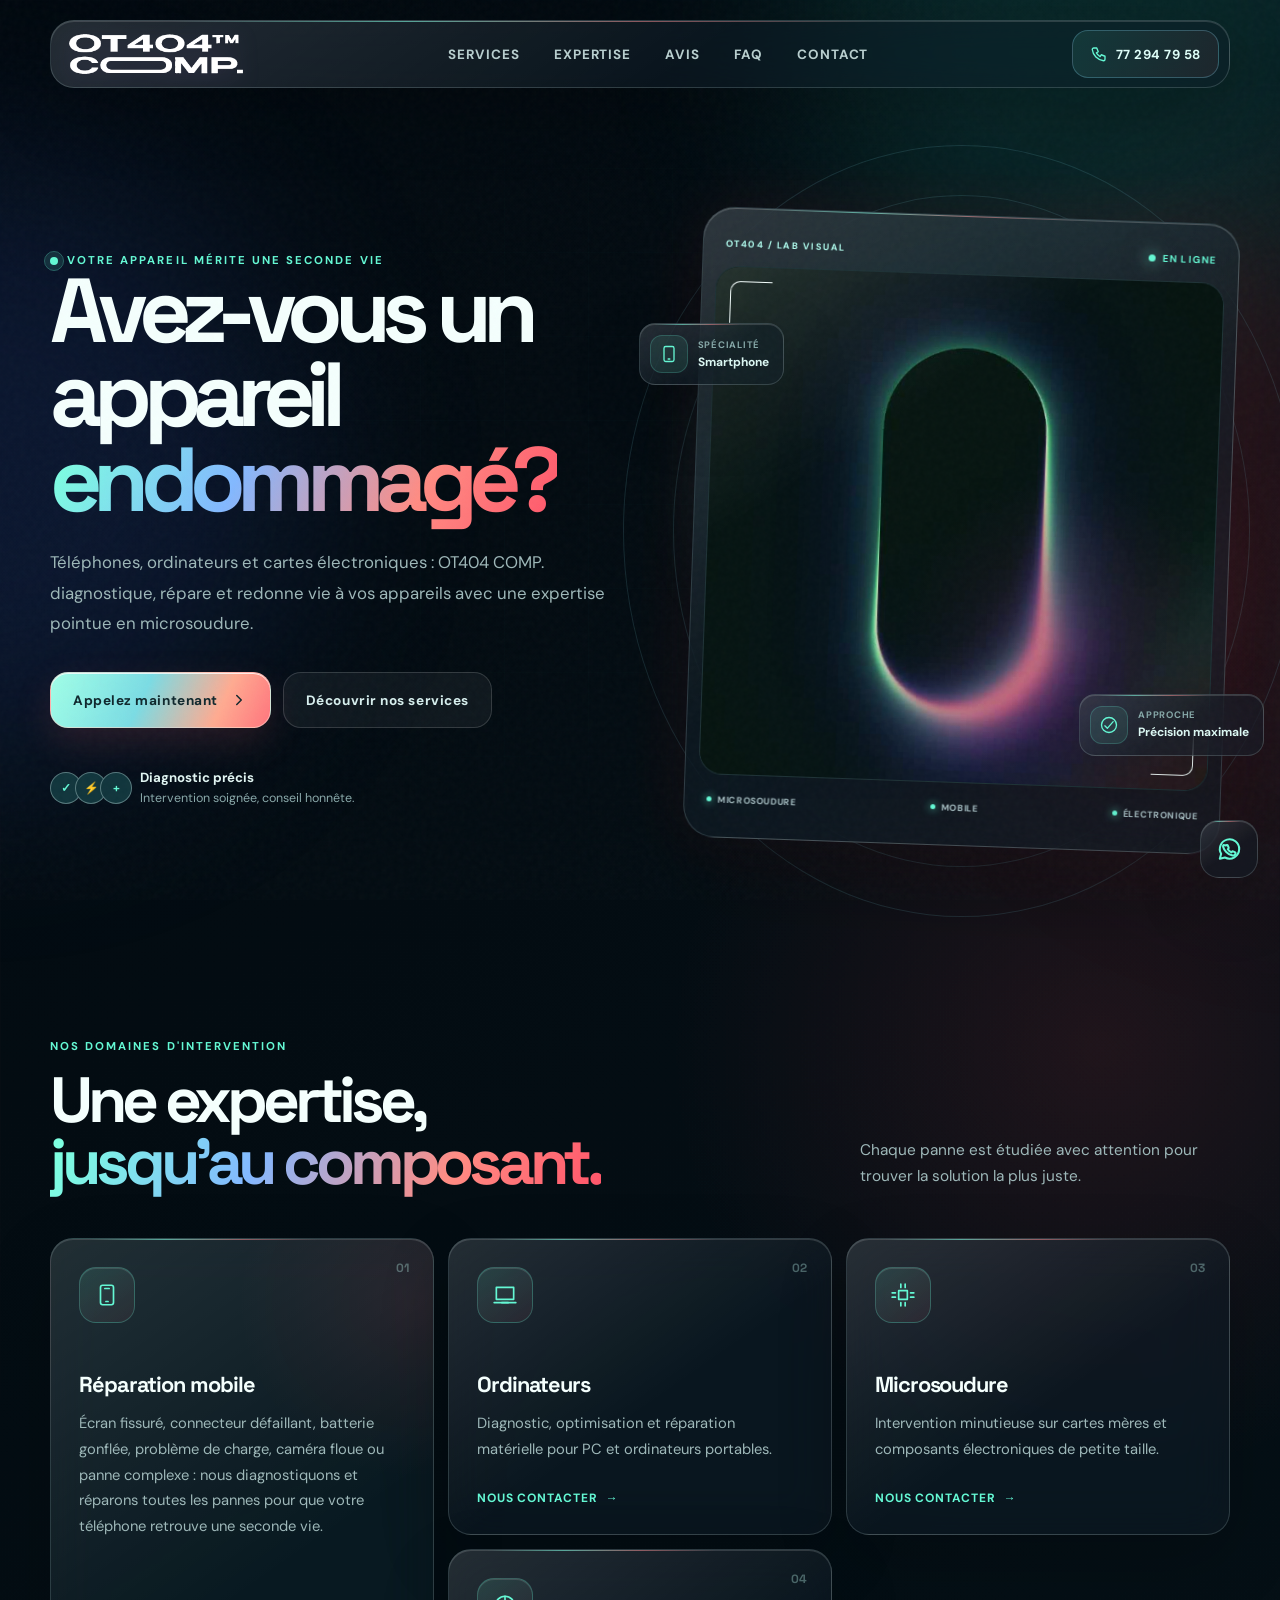
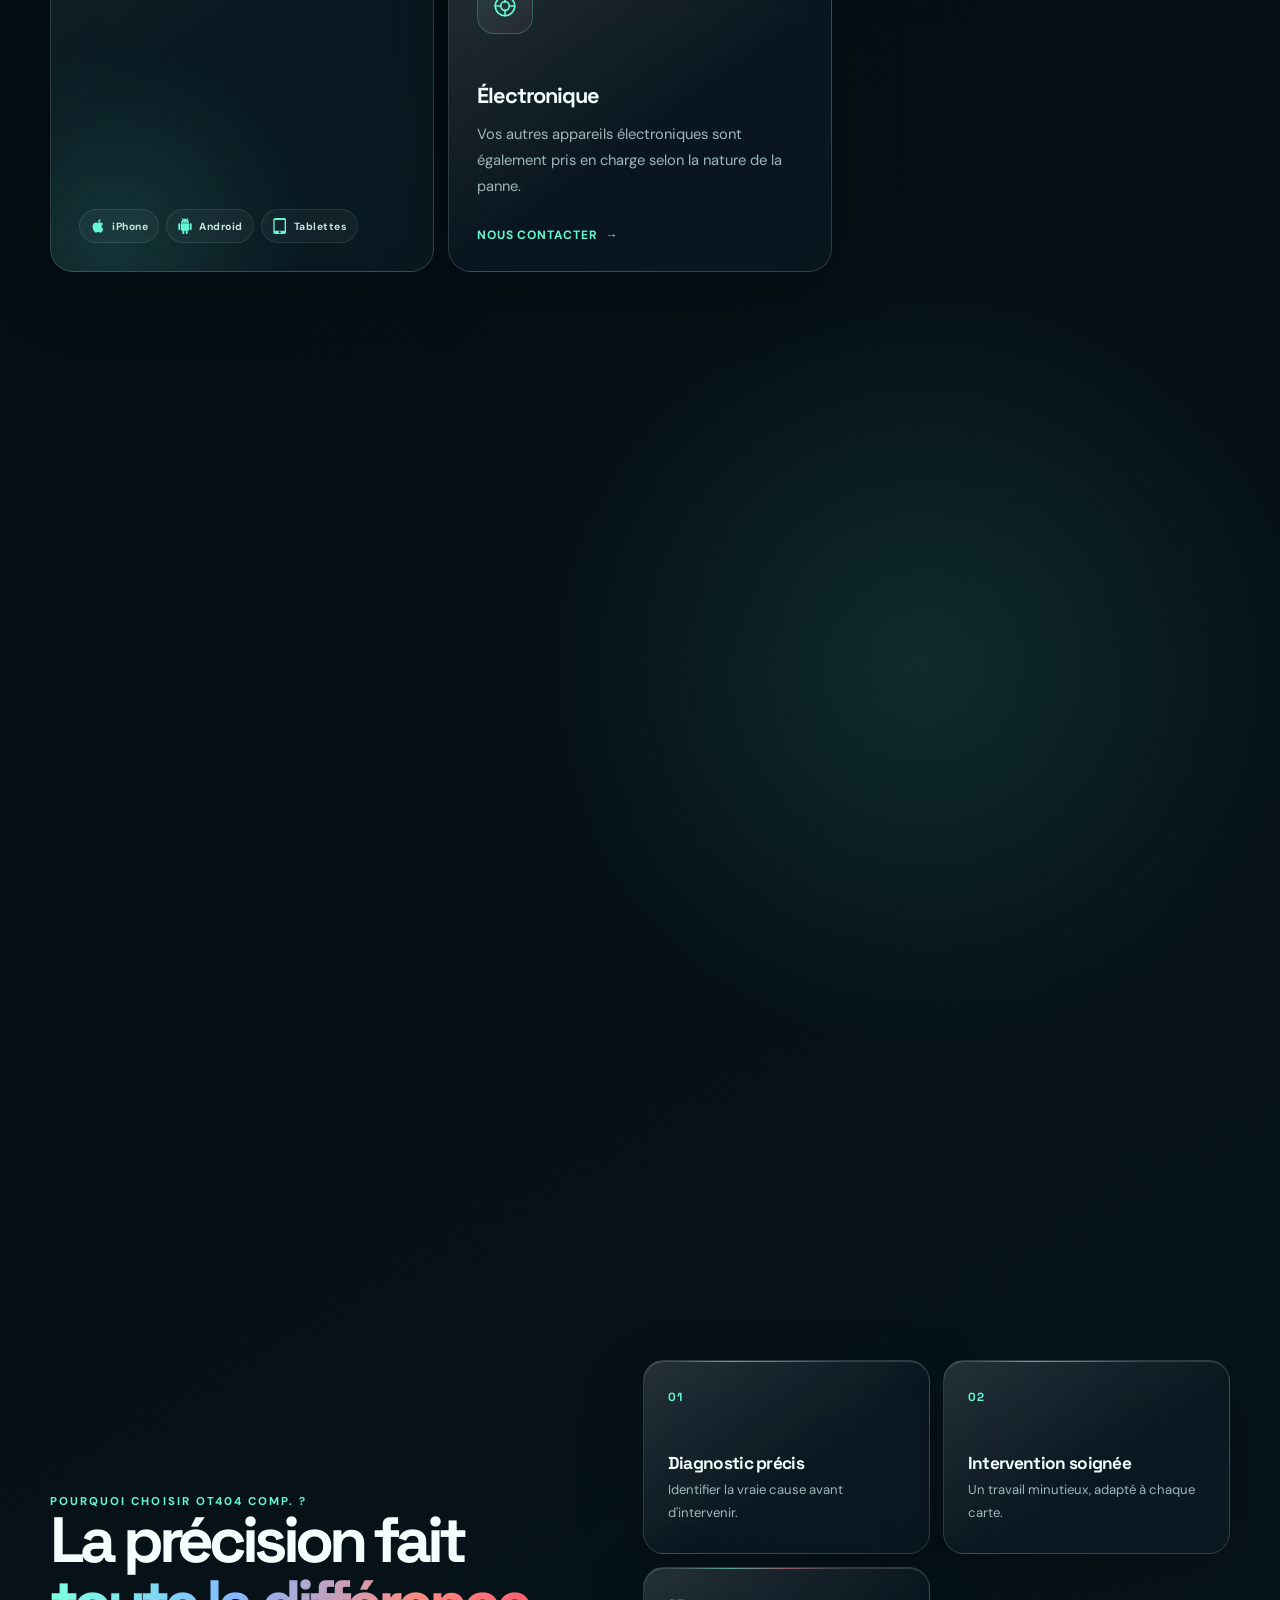
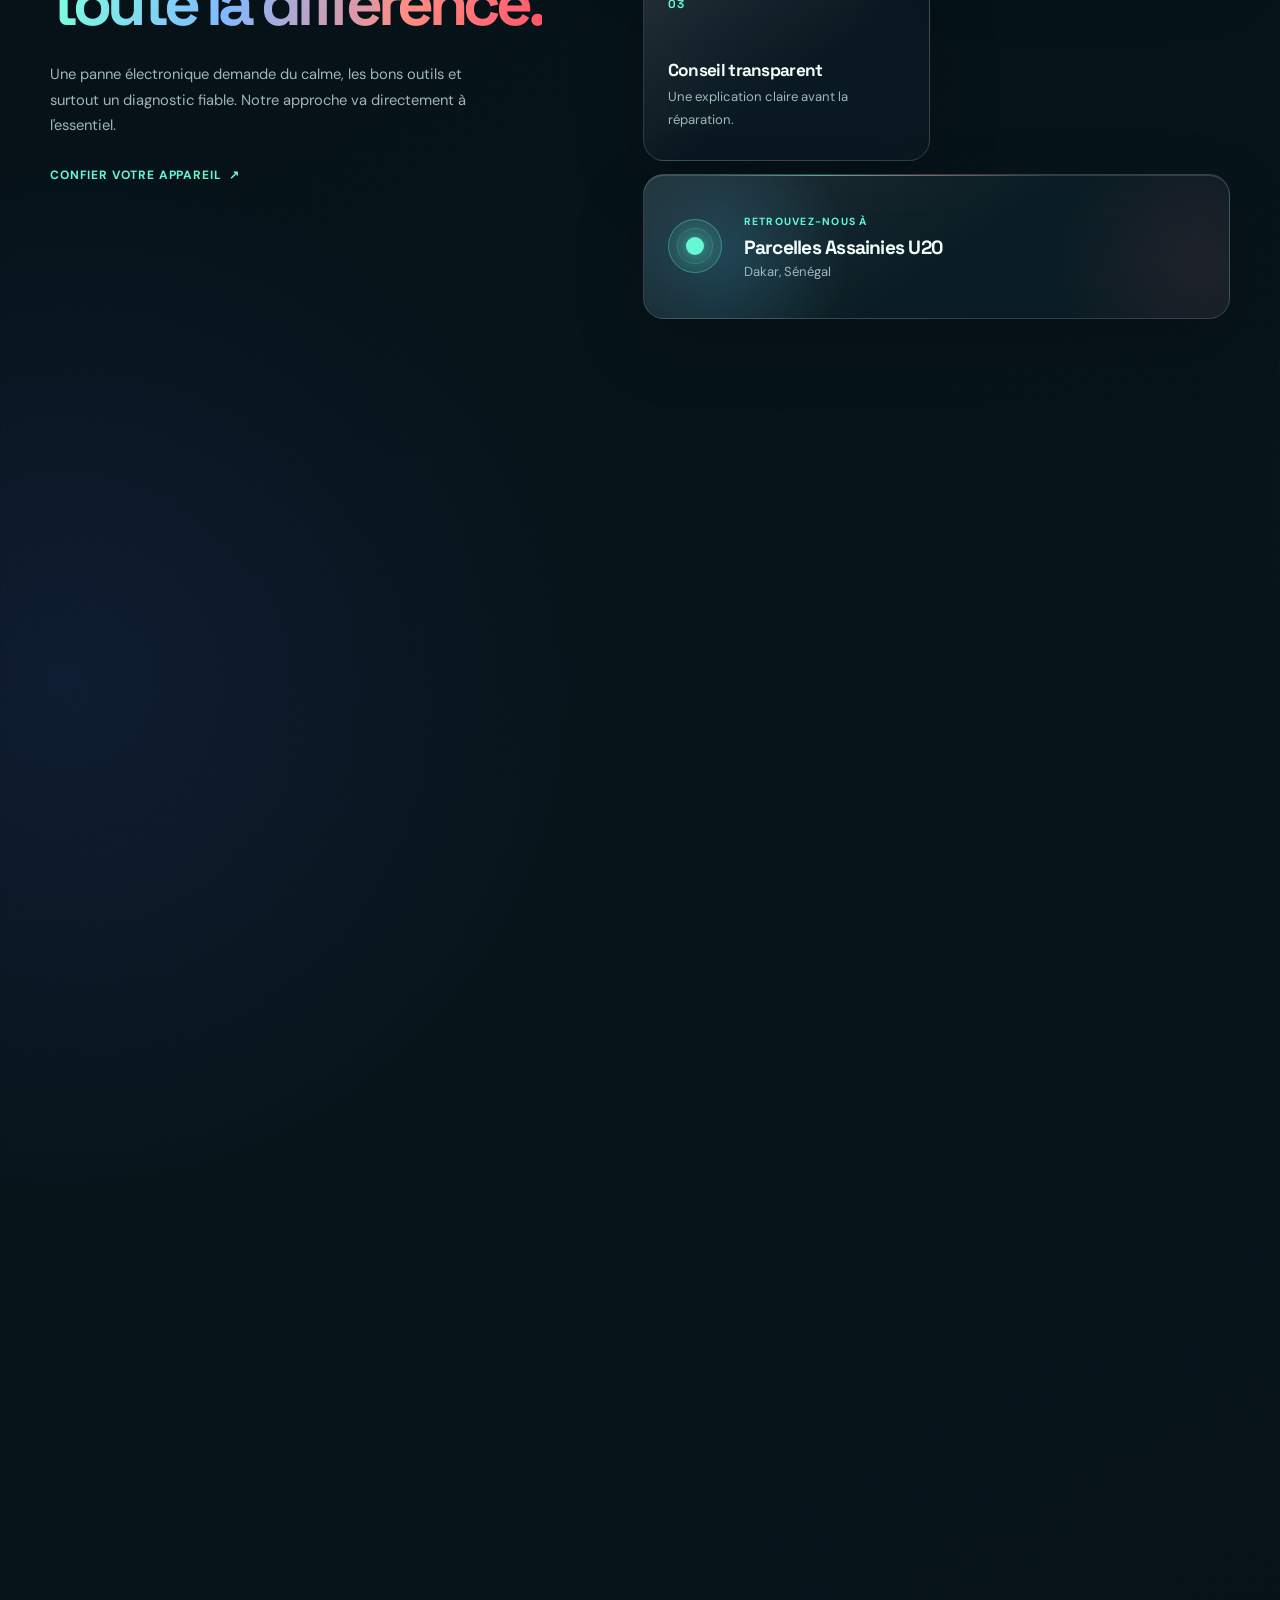
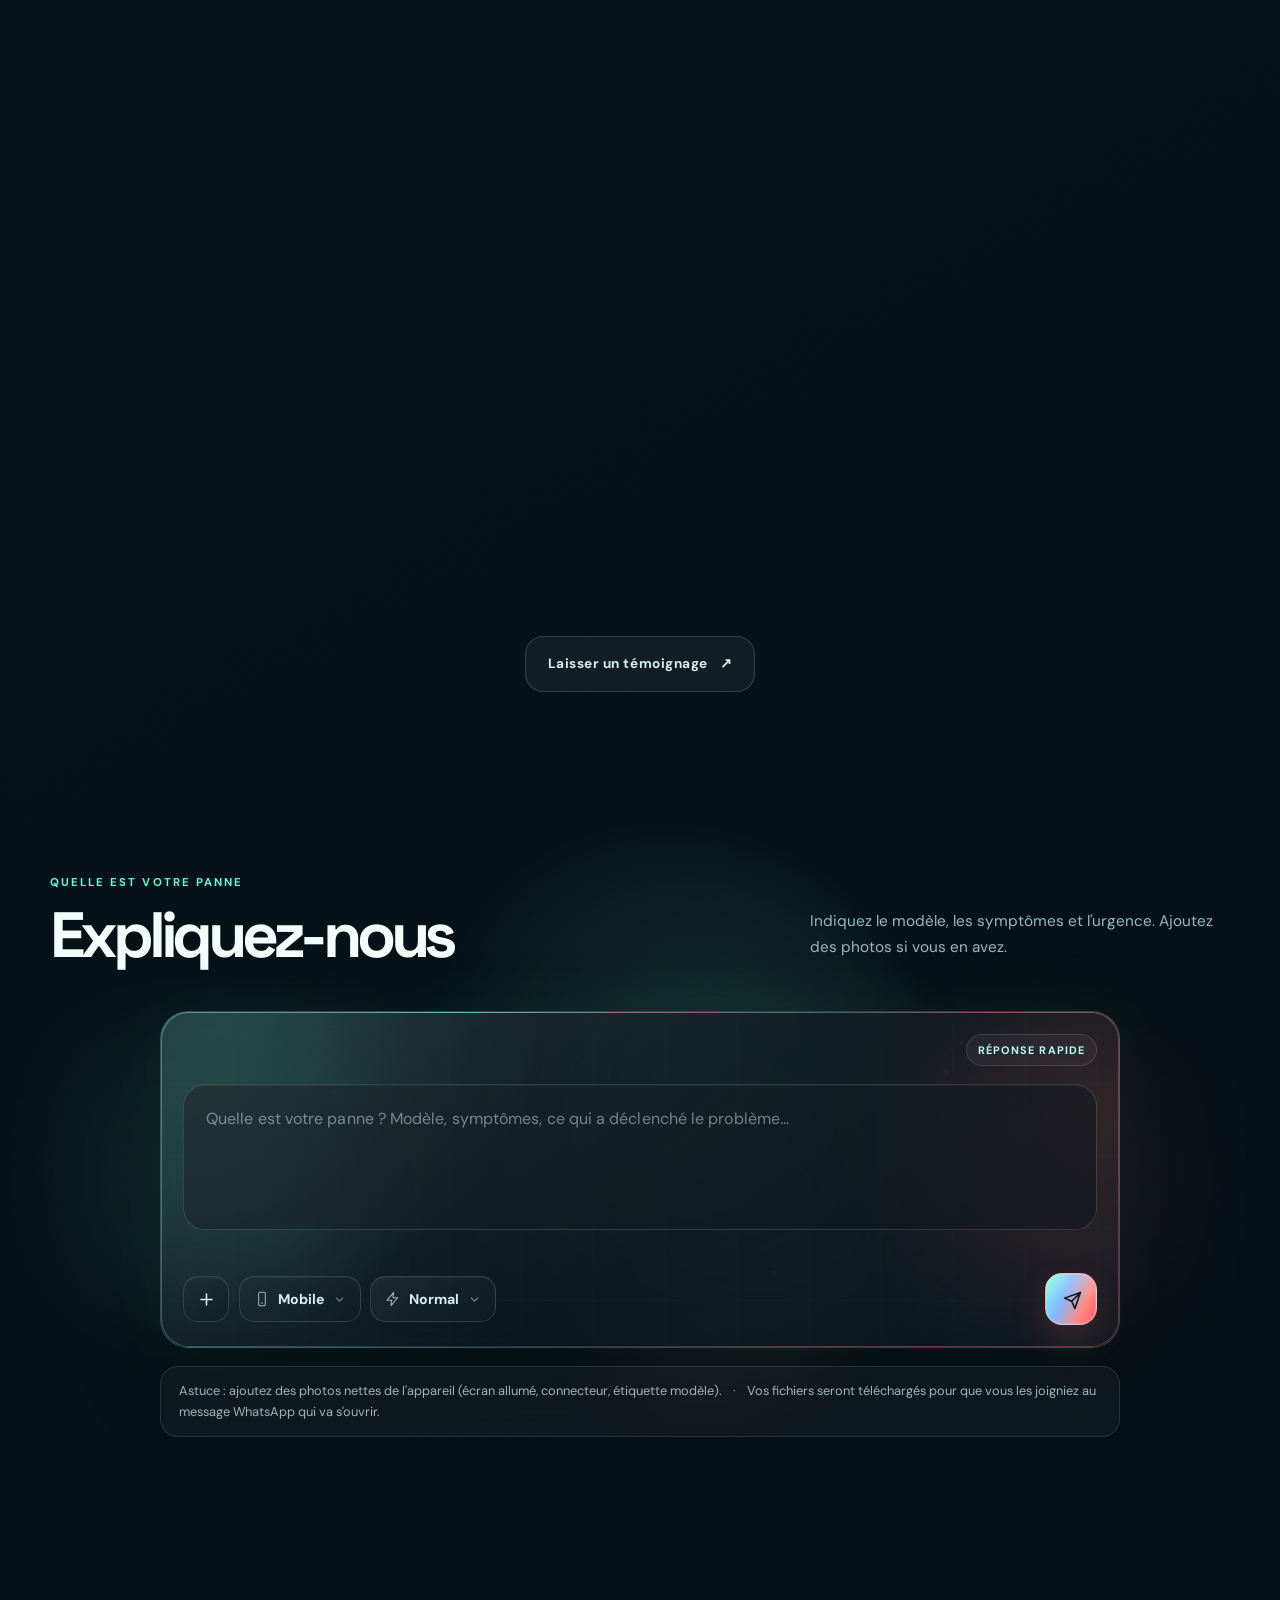
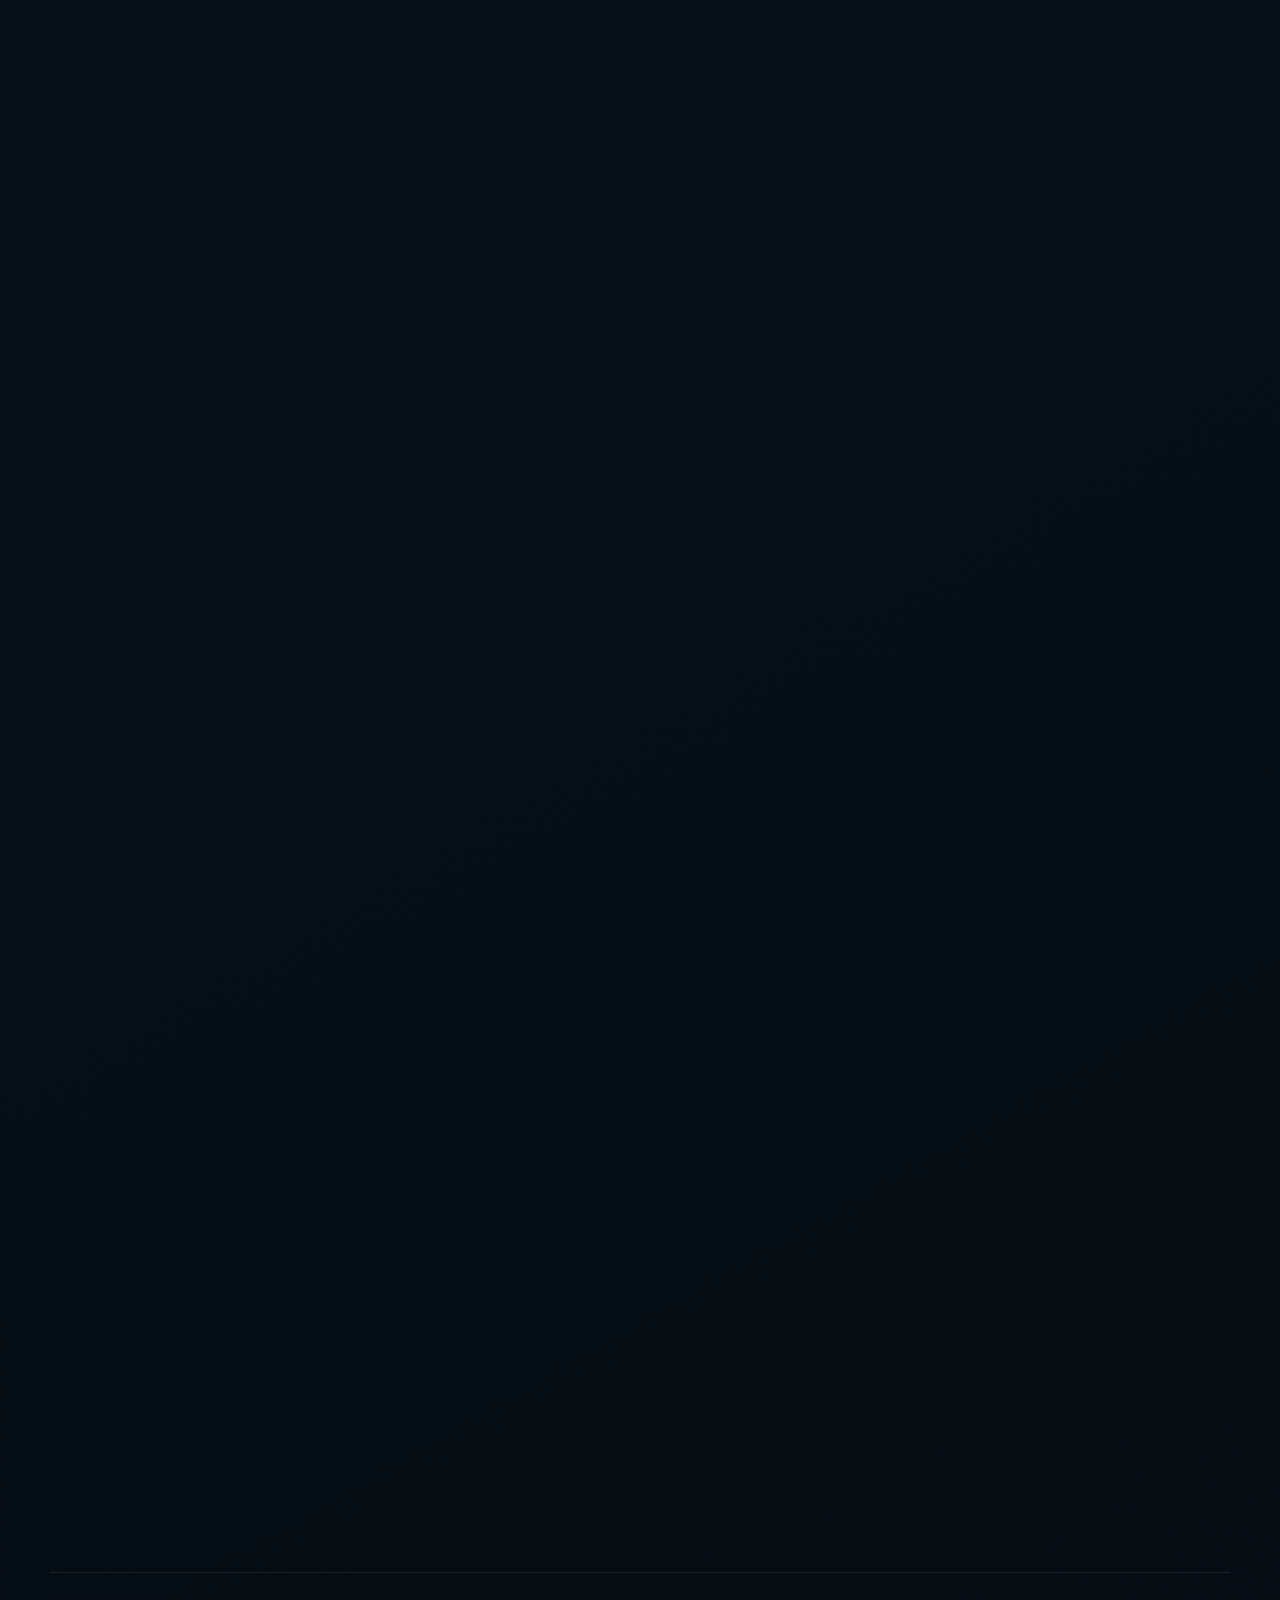
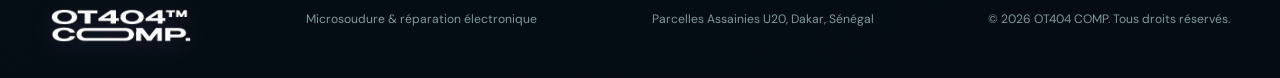
==== commit d2a51685: "Mise à jour site - nouveau design, assets produits, vidéos" ====
--- a/index.html
+++ b/index.html
@@ -628,17 +628,22 @@
         </div>
       </section>
 
-      <!-- Devis / Panne : formulaire style "AI bar" envoyant sur WhatsApp -->
+      <!-- Devis / Panne : formulaire diagnostic envoye sur WhatsApp -->
       <section class="repair-form section" id="devis" aria-labelledby="devisTitle">
         <div class="section-heading reveal">
-          <div class="eyebrow">Décrivez votre panne</div>
-          <h2 id="devisTitle">Expliquez-nous<span>.</span></h2>
+          <div class="eyebrow">Quelle est votre panne</div>
+          <h2 id="devisTitle">Expliquez-nous</h2>
+          <p>Indiquez le modèle, les symptômes et l'urgence. Ajoutez des photos si vous en avez.</p>
         </div>
 
         <div class="px-shell glass reveal reveal-delay" id="pxShell" aria-label="Formulaire de description de panne">
           <div class="px-matrix" aria-hidden="true"></div>
           <div class="px-aura px-aura-left" aria-hidden="true"></div>
           <div class="px-aura px-aura-right" aria-hidden="true"></div>
+
+          <div class="px-panel-head">
+            <strong>Réponse rapide</strong>
+          </div>
 
           <form id="repairForm" class="px-form" autocomplete="off" novalidate>
             <div class="px-field">
@@ -647,7 +652,7 @@
                 id="problemText"
                 class="px-input"
                 rows="3"
-                placeholder="Décrivez votre panne : modèle, symptômes, ce qui a déclenché le problème…"
+                placeholder="Quelle est votre panne ? Modèle, symptômes, ce qui a déclenché le problème…"
                 aria-label="Description de la panne"
               ></textarea>
             </div>
--- a/styles.css
+++ b/styles.css
@@ -2517,7 +2517,7 @@
 }
 
 /* =========================================================
-   Formulaire "AI bar" — Décrivez votre panne (WhatsApp)
+   Formulaire diagnostic - Décrivez votre panne (WhatsApp)
    ========================================================= */
 .px-sr-only {
   position: absolute;
@@ -3085,3 +3085,377 @@
   }
 }
 
+/* OT404 diagnostic form refresh */
+.repair-form {
+  padding: 104px 0 112px;
+  position: relative;
+}
+
+.repair-form::before {
+  position: absolute;
+  inset: 8% 50% 16% auto;
+  z-index: -1;
+  width: min(38rem, 70vw);
+  content: "";
+  border-radius: 50%;
+  background:
+    radial-gradient(circle at 60% 40%, rgba(100, 248, 212, 0.16), transparent 58%),
+    radial-gradient(circle at 76% 72%, rgba(255, 106, 101, 0.11), transparent 46%);
+  filter: blur(32px);
+  opacity: 0.9;
+  pointer-events: none;
+  transform: translateX(50%);
+}
+
+.repair-form .section-heading {
+  align-items: flex-end;
+}
+
+.repair-form .section-heading p {
+  max-width: 420px;
+  margin: 0 0 7px;
+  text-align: left;
+}
+
+.px-shell {
+  width: min(960px, 100%);
+  margin: 38px auto 0;
+  padding: 22px;
+  overflow: visible;
+  border-color: rgba(220, 255, 252, 0.17);
+  border-radius: 28px;
+  background:
+    radial-gradient(circle at 8% 0%, rgba(100, 248, 212, 0.13), transparent 19rem),
+    radial-gradient(circle at 100% 26%, rgba(255, 106, 101, 0.12), transparent 18rem),
+    linear-gradient(145deg, rgba(255, 255, 255, 0.11), rgba(255, 255, 255, 0.026) 58%),
+    rgba(4, 17, 24, 0.74);
+  box-shadow:
+    inset 0 1px 0 rgba(255, 255, 255, 0.14),
+    0 30px 86px rgba(0, 0, 0, 0.3),
+    0 0 70px rgba(100, 248, 212, 0.06);
+}
+
+.px-shell::before {
+  inset: 0;
+  padding: 1px;
+  background: linear-gradient(
+    120deg,
+    rgba(100, 248, 212, 0.58),
+    rgba(131, 184, 255, 0.24) 42%,
+    rgba(255, 140, 131, 0.46) 76%,
+    rgba(255, 83, 105, 0.5)
+  );
+  opacity: 0.7;
+}
+
+.px-shell:focus-within {
+  border-color: rgba(100, 248, 212, 0.33);
+  box-shadow:
+    inset 0 1px 0 rgba(255, 255, 255, 0.16),
+    0 34px 94px rgba(0, 0, 0, 0.36),
+    0 0 0 1px rgba(100, 248, 212, 0.08),
+    0 0 78px rgba(100, 248, 212, 0.11);
+}
+
+.px-aura {
+  top: 10%;
+  bottom: auto;
+  width: 16rem;
+  height: 16rem;
+  filter: blur(58px);
+  opacity: 0.35;
+}
+
+.px-aura-left {
+  left: -5rem;
+  background: rgba(100, 248, 212, 0.22);
+}
+
+.px-aura-right {
+  right: -4rem;
+  background: rgba(255, 106, 101, 0.18);
+}
+
+.px-matrix {
+  opacity: 0.28;
+  background:
+    linear-gradient(rgba(100, 248, 212, 0.055) 1px, transparent 1px),
+    linear-gradient(90deg, rgba(100, 248, 212, 0.045) 1px, transparent 1px),
+    radial-gradient(circle at 18% 24%, rgba(100, 248, 212, 0.2) 0 2px, transparent 3px),
+    radial-gradient(circle at 82% 18%, rgba(255, 106, 101, 0.18) 0 2px, transparent 3px),
+    radial-gradient(circle at 64% 78%, rgba(131, 184, 255, 0.15) 0 2px, transparent 3px);
+  background-size: 72px 72px, 72px 72px, 100% 100%, 100% 100%, 100% 100%;
+  mix-blend-mode: screen;
+}
+
+.px-panel-head {
+  position: relative;
+  z-index: 1;
+  display: flex;
+  margin-bottom: 18px;
+  align-items: center;
+  justify-content: flex-end;
+  gap: 14px;
+  color: #d9f6f2;
+}
+
+.px-panel-head span,
+.px-panel-head strong {
+  display: inline-flex;
+  align-items: center;
+  gap: 8px;
+  font-size: 0.68rem;
+  font-weight: 700;
+  letter-spacing: 0.1em;
+  text-transform: uppercase;
+}
+
+.px-panel-head span {
+  color: var(--accent);
+}
+
+.px-panel-head i {
+  width: 7px;
+  height: 7px;
+  border-radius: 50%;
+  background: var(--accent);
+  box-shadow: 0 0 14px var(--accent);
+}
+
+.px-panel-head strong {
+  padding: 8px 11px;
+  border: 1px solid rgba(220, 255, 252, 0.12);
+  border-radius: 999px;
+  background: rgba(255, 255, 255, 0.045);
+  color: #b6fff0;
+}
+
+.px-form {
+  overflow: visible;
+  gap: 18px;
+  padding: 0;
+}
+
+.px-field {
+  position: relative;
+}
+
+.px-input {
+  min-height: 146px;
+  padding: 20px 22px;
+  border: 1px solid rgba(220, 255, 252, 0.14);
+  border-radius: 22px;
+  background:
+    linear-gradient(145deg, rgba(255, 255, 255, 0.06), rgba(255, 255, 255, 0.018)),
+    rgba(2, 13, 19, 0.52);
+  box-shadow: inset 0 1px 0 rgba(255, 255, 255, 0.06);
+  color: #f4fffd;
+  font-size: 1rem;
+  line-height: 1.75;
+  transition: border-color 180ms ease, background 180ms ease, box-shadow 180ms ease;
+}
+
+.px-input:focus {
+  border-color: rgba(100, 248, 212, 0.42);
+  background:
+    linear-gradient(145deg, rgba(100, 248, 212, 0.06), rgba(255, 106, 101, 0.025)),
+    rgba(2, 13, 19, 0.62);
+  box-shadow:
+    inset 0 1px 0 rgba(255, 255, 255, 0.08),
+    0 0 0 4px rgba(100, 248, 212, 0.055);
+}
+
+.px-input::placeholder {
+  color: rgba(214, 234, 240, 0.5);
+}
+
+.px-files {
+  padding: 0;
+}
+
+.px-chip {
+  padding: 6px 9px 6px 6px;
+  border-color: rgba(220, 255, 252, 0.12);
+  border-radius: 14px;
+  background: rgba(255, 255, 255, 0.055);
+}
+
+.px-toolbar {
+  overflow: visible;
+  padding-top: 2px;
+  gap: 10px;
+}
+
+.px-btn,
+.px-pill {
+  border-color: rgba(220, 255, 252, 0.14);
+  background:
+    linear-gradient(145deg, rgba(255, 255, 255, 0.075), rgba(255, 255, 255, 0.022)),
+    rgba(6, 22, 30, 0.62);
+  color: #d7efee;
+  box-shadow: inset 0 1px 0 rgba(255, 255, 255, 0.06);
+}
+
+.px-btn {
+  width: 46px;
+  height: 46px;
+  border-radius: 15px;
+}
+
+.px-btn:hover,
+.px-pill:hover,
+.px-pill.open {
+  border-color: rgba(100, 248, 212, 0.34);
+  background:
+    linear-gradient(145deg, rgba(100, 248, 212, 0.1), rgba(255, 106, 101, 0.035)),
+    rgba(8, 28, 36, 0.7);
+  color: #f4fffd;
+}
+
+.px-pill {
+  overflow: visible;
+  height: 46px;
+  padding: 0 14px;
+  border-radius: 15px;
+  font-weight: 700;
+}
+
+.px-pills {
+  overflow: visible;
+}
+
+.px-pill-menu {
+  border-color: rgba(220, 255, 252, 0.16);
+  background:
+    linear-gradient(145deg, rgba(18, 42, 49, 0.98), rgba(6, 16, 22, 0.98));
+  box-shadow: 0 22px 58px rgba(0, 0, 0, 0.58);
+  z-index: 30;
+}
+
+.px-right {
+  gap: 12px;
+}
+
+.px-send {
+  width: 52px;
+  height: 52px;
+  border: 1px solid rgba(255, 212, 203, 0.46);
+  border-radius: 17px;
+  background: var(--iridescent);
+  box-shadow:
+    0 16px 36px rgba(255, 98, 103, 0.18),
+    0 0 0 1px rgba(255, 255, 255, 0.16) inset;
+  color: #06161b;
+}
+
+.px-send:hover {
+  transform: translateY(-3px);
+  box-shadow:
+    0 20px 48px rgba(255, 98, 103, 0.28),
+    0 0 0 1px rgba(255, 255, 255, 0.2) inset;
+}
+
+.px-send svg {
+  width: 19px;
+  height: 19px;
+}
+
+.px-files-count {
+  color: #a8c0c4;
+  font-size: 0.76rem;
+}
+
+.px-shell.is-drag {
+  border-color: rgba(100, 248, 212, 0.46);
+  box-shadow:
+    inset 0 1px 0 rgba(255, 255, 255, 0.16),
+    0 34px 94px rgba(0, 0, 0, 0.34),
+    0 0 0 6px rgba(100, 248, 212, 0.06);
+}
+
+.px-hint {
+  width: min(960px, 100%);
+  margin: 18px auto 0;
+  padding: 14px 18px;
+  border: 1px solid rgba(220, 255, 252, 0.12);
+  border-radius: 18px;
+  background: rgba(255, 255, 255, 0.04);
+  color: #9eb8b9;
+  text-align: left;
+  backdrop-filter: blur(18px);
+}
+
+.px-hint-sep {
+  color: var(--accent);
+  opacity: 0.75;
+}
+
+.px-hint.is-error {
+  border-color: rgba(255, 154, 154, 0.26);
+  background: rgba(255, 95, 105, 0.07);
+}
+
+.px-hint.is-success {
+  border-color: rgba(100, 248, 212, 0.24);
+  background: rgba(100, 248, 212, 0.06);
+}
+
+@media (max-width: 760px) {
+  .repair-form {
+    padding: 74px 0 88px;
+  }
+
+  .repair-form .section-heading {
+    align-items: flex-start;
+  }
+
+  .repair-form .section-heading p {
+    max-width: none;
+    margin-top: 14px;
+  }
+
+  .px-shell {
+    padding: 16px;
+    border-radius: 24px;
+  }
+
+  .px-panel-head {
+    align-items: flex-start;
+    flex-direction: column;
+  }
+
+  .px-input {
+    min-height: 154px;
+    padding: 18px;
+    border-radius: 19px;
+  }
+
+  .px-toolbar {
+    align-items: stretch;
+  }
+
+  .px-pills {
+    width: calc(100% - 56px);
+  }
+
+  .px-pill {
+    flex: 1 1 min(100%, 142px);
+    justify-content: center;
+  }
+
+  .px-right {
+    width: auto;
+    justify-content: flex-end;
+    margin-left: auto;
+  }
+
+  .px-send {
+    width: 48px;
+    height: 48px;
+  }
+
+  .px-hint {
+    border-radius: 16px;
+    font-size: 0.78rem;
+  }
+}
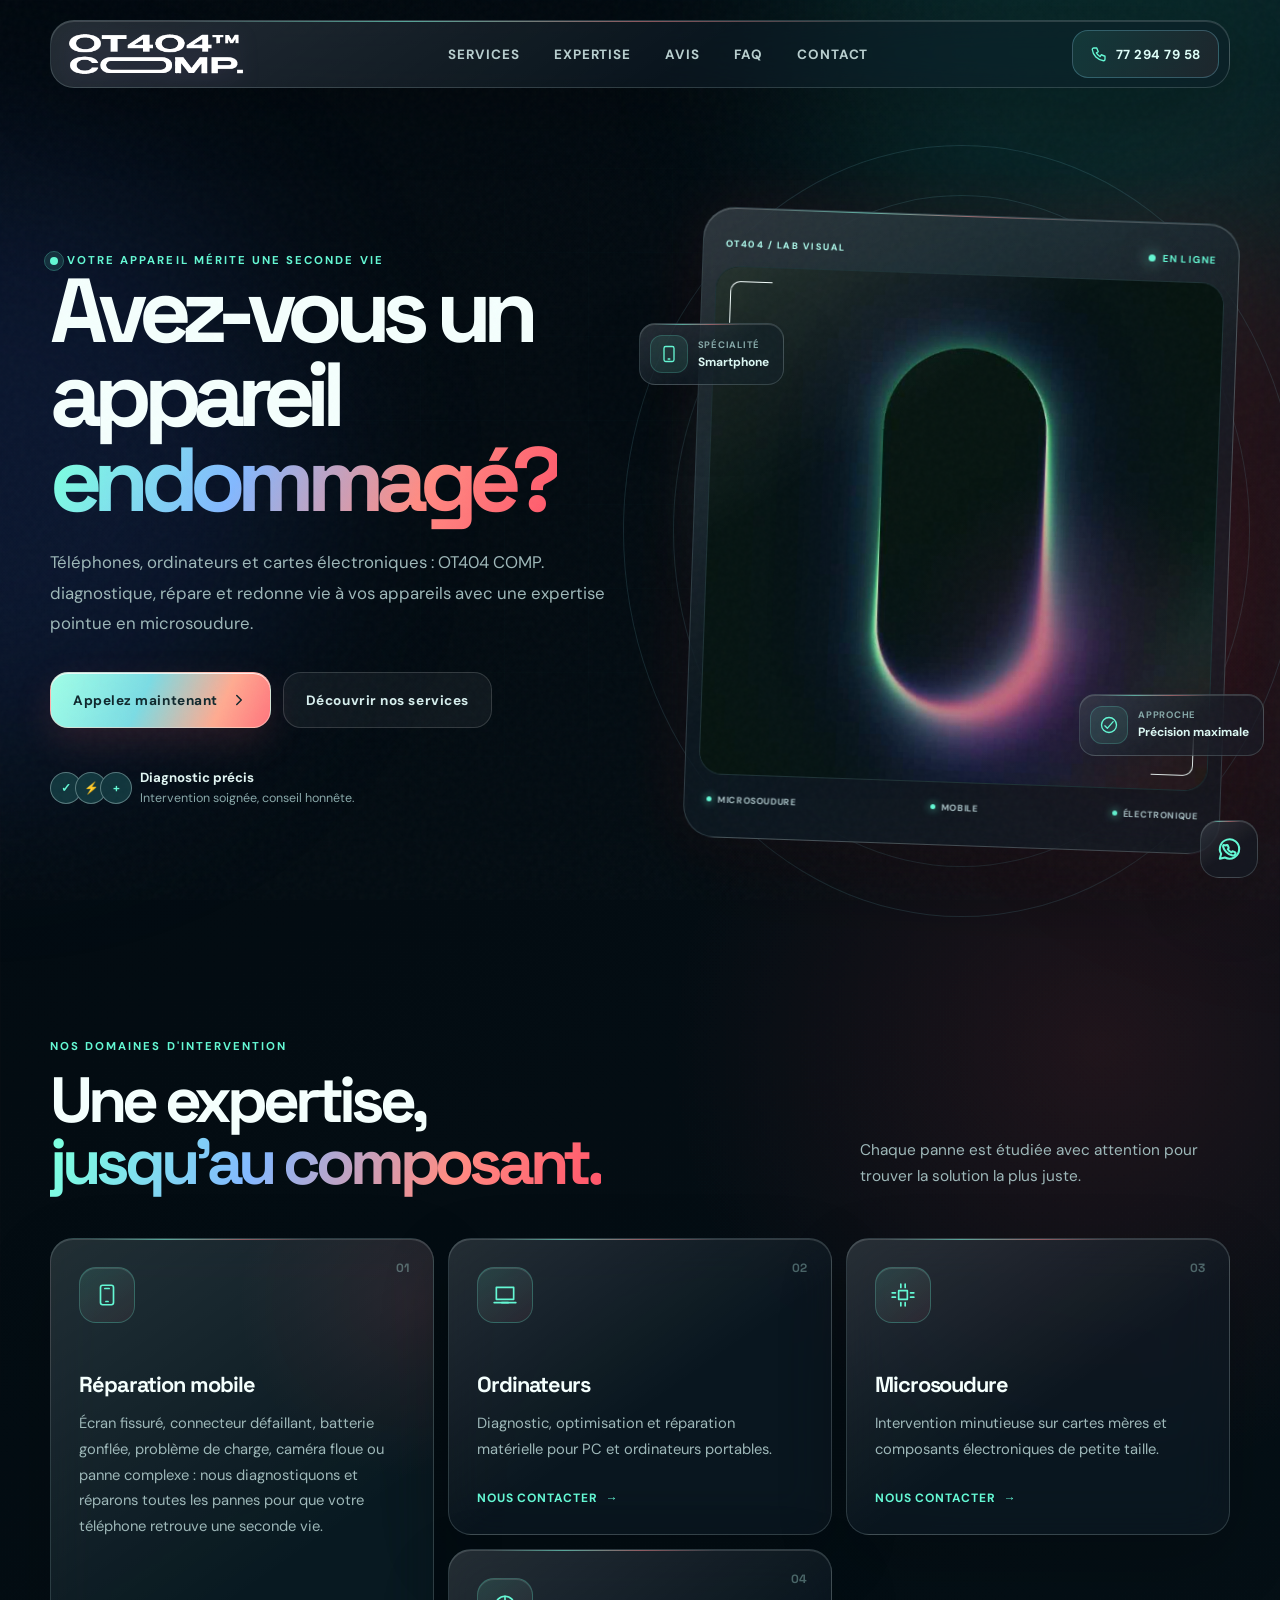
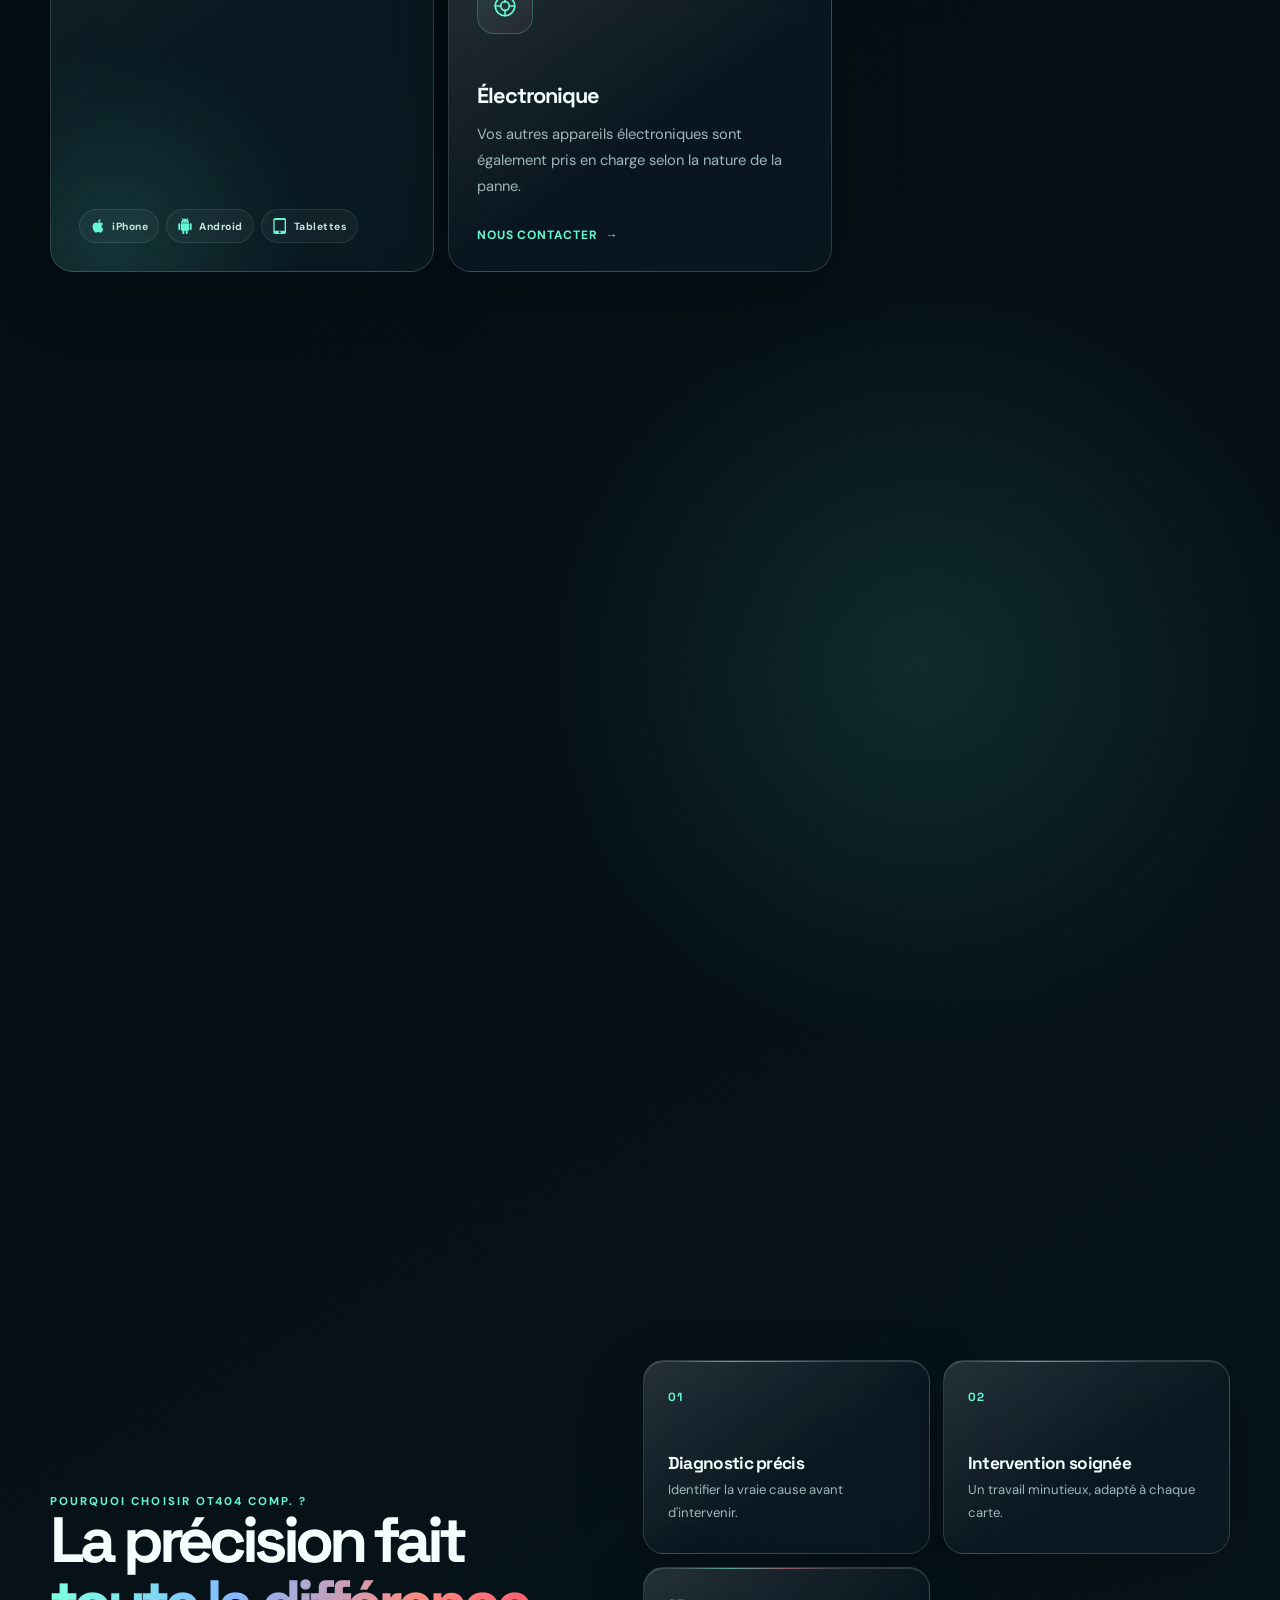
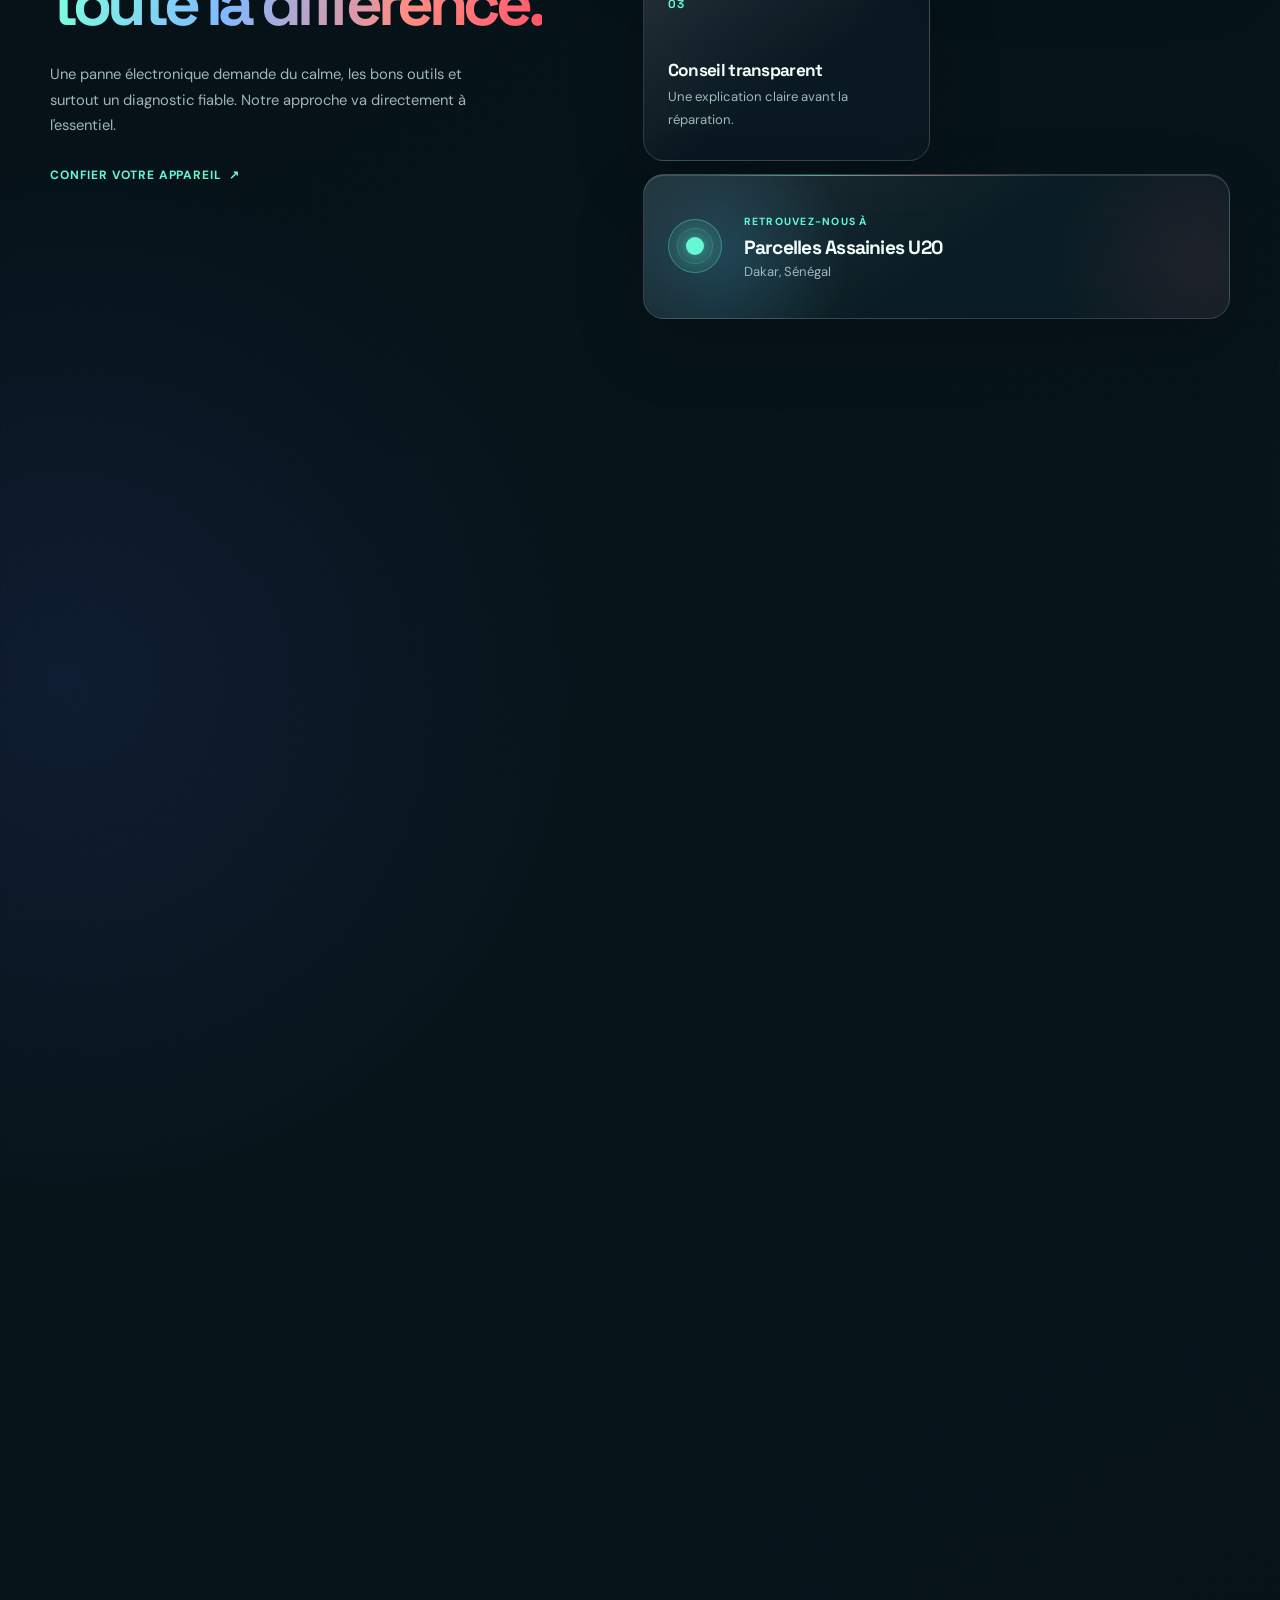
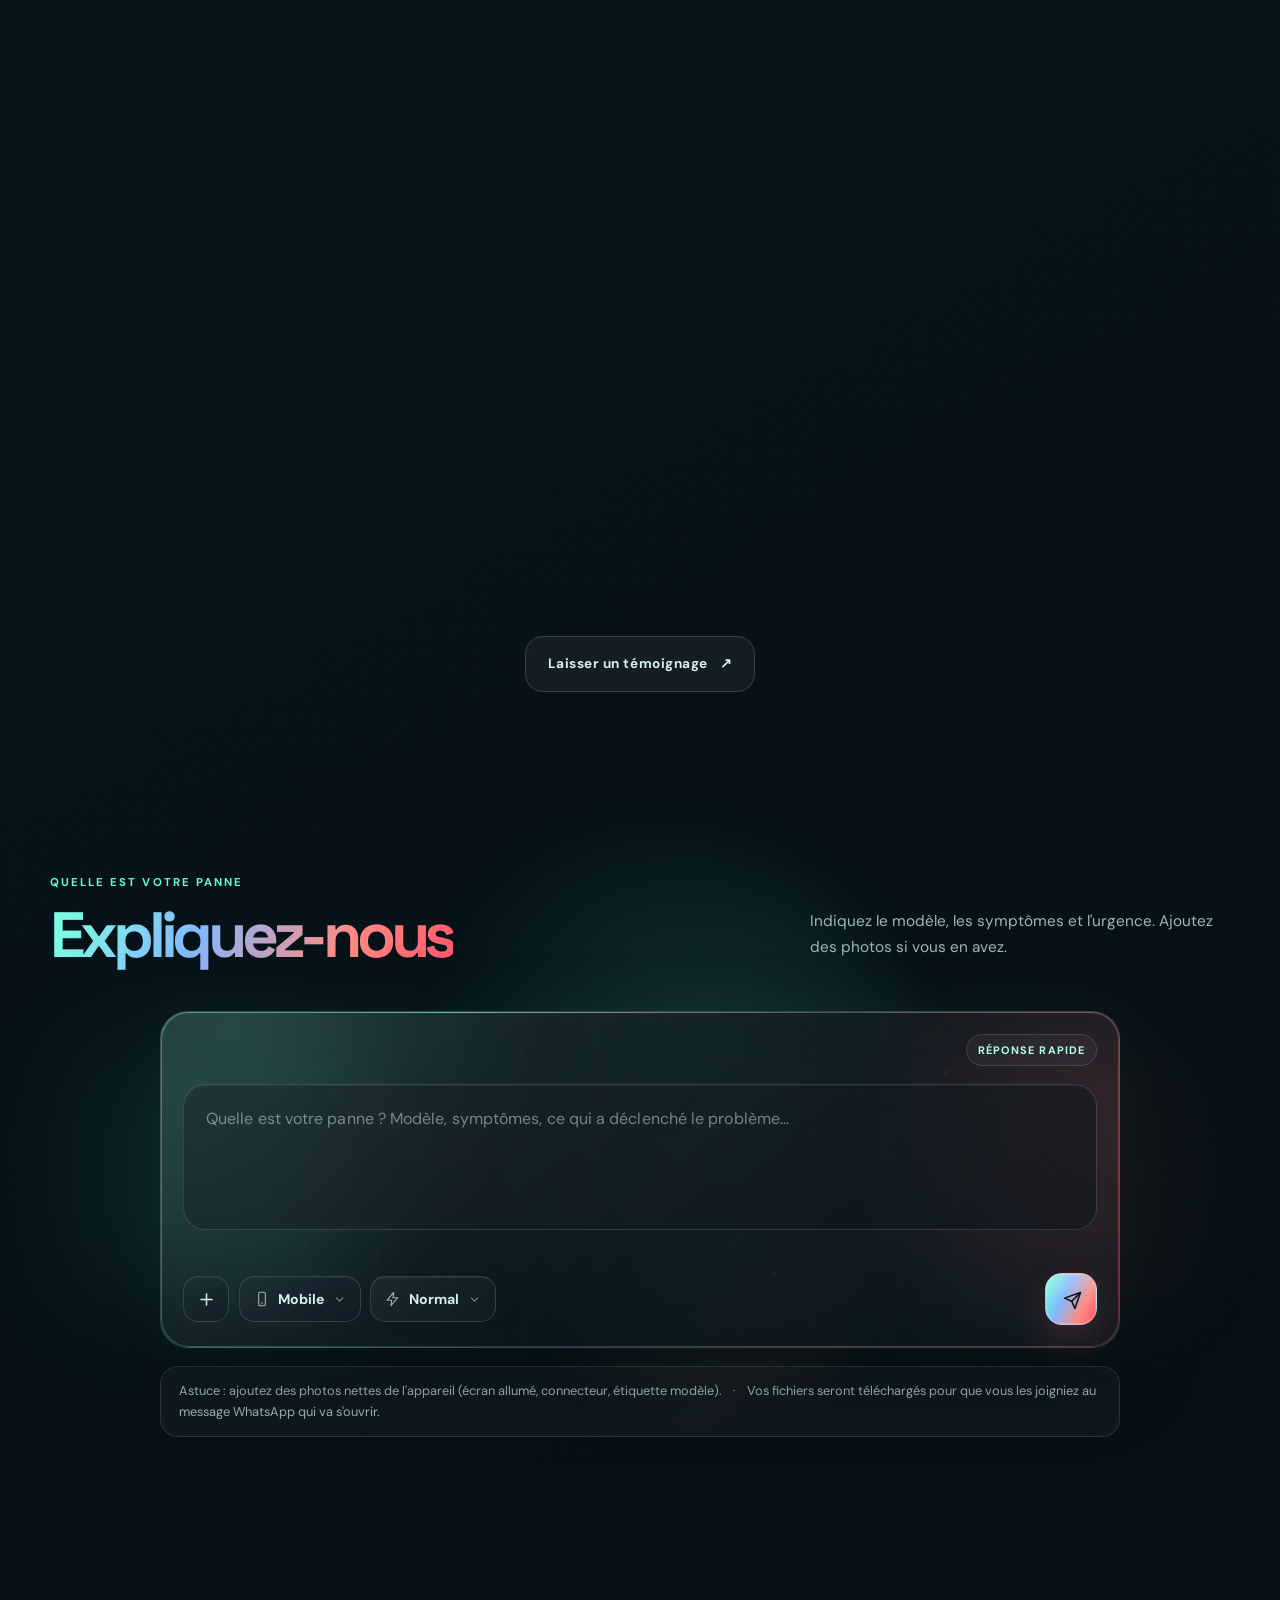
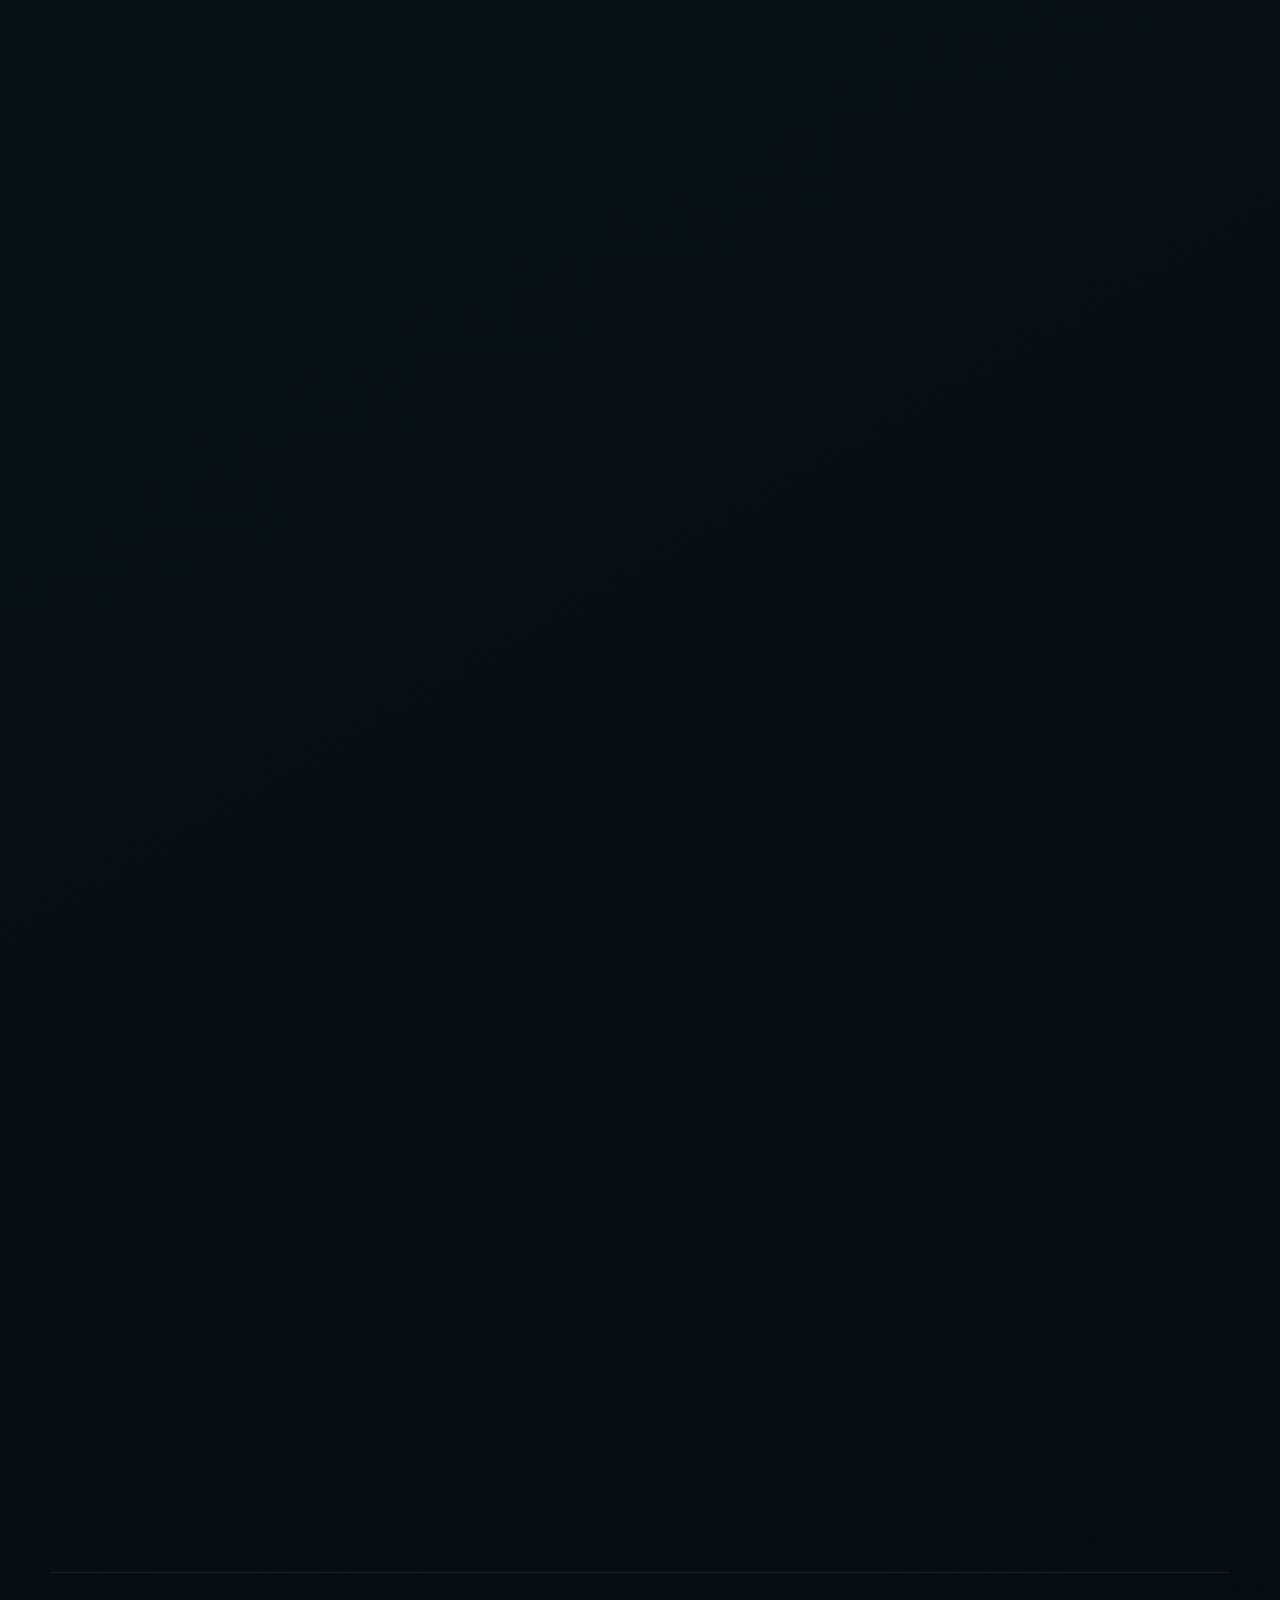
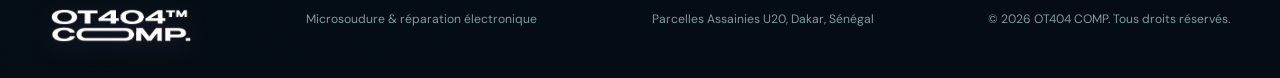
==== commit 68e69372: "Auto-sync from Site 2 (2026-06-05 06:39)" ====
--- a/index.html
+++ b/index.html
@@ -632,7 +632,7 @@
       <section class="repair-form section" id="devis" aria-labelledby="devisTitle">
         <div class="section-heading reveal">
           <div class="eyebrow">Quelle est votre panne</div>
-          <h2 id="devisTitle">Expliquez-nous</h2>
+          <h2 id="devisTitle"><span>Expliquez-nous</span></h2>
           <p>Indiquez le modèle, les symptômes et l'urgence. Ajoutez des photos si vous en avez.</p>
         </div>
 
--- a/styles.css
+++ b/styles.css
@@ -2517,7 +2517,7 @@
 }
 
 /* =========================================================
-   Formulaire diagnostic - Décrivez votre panne (WhatsApp)
+   Formulaire diagnostic WhatsApp
    ========================================================= */
 .px-sr-only {
   position: absolute;
@@ -3121,6 +3121,7 @@
   width: min(960px, 100%);
   margin: 38px auto 0;
   padding: 22px;
+  z-index: 3;
   overflow: visible;
   border-color: rgba(220, 255, 252, 0.17);
   border-radius: 28px;
@@ -3199,7 +3200,6 @@
   color: #d9f6f2;
 }
 
-.px-panel-head span,
 .px-panel-head strong {
   display: inline-flex;
   align-items: center;
@@ -3208,18 +3208,6 @@
   font-weight: 700;
   letter-spacing: 0.1em;
   text-transform: uppercase;
-}
-
-.px-panel-head span {
-  color: var(--accent);
-}
-
-.px-panel-head i {
-  width: 7px;
-  height: 7px;
-  border-radius: 50%;
-  background: var(--accent);
-  box-shadow: 0 0 14px var(--accent);
 }
 
 .px-panel-head strong {
@@ -3374,6 +3362,8 @@
 }
 
 .px-hint {
+  position: relative;
+  z-index: 1;
   width: min(960px, 100%);
   margin: 18px auto 0;
   padding: 14px 18px;
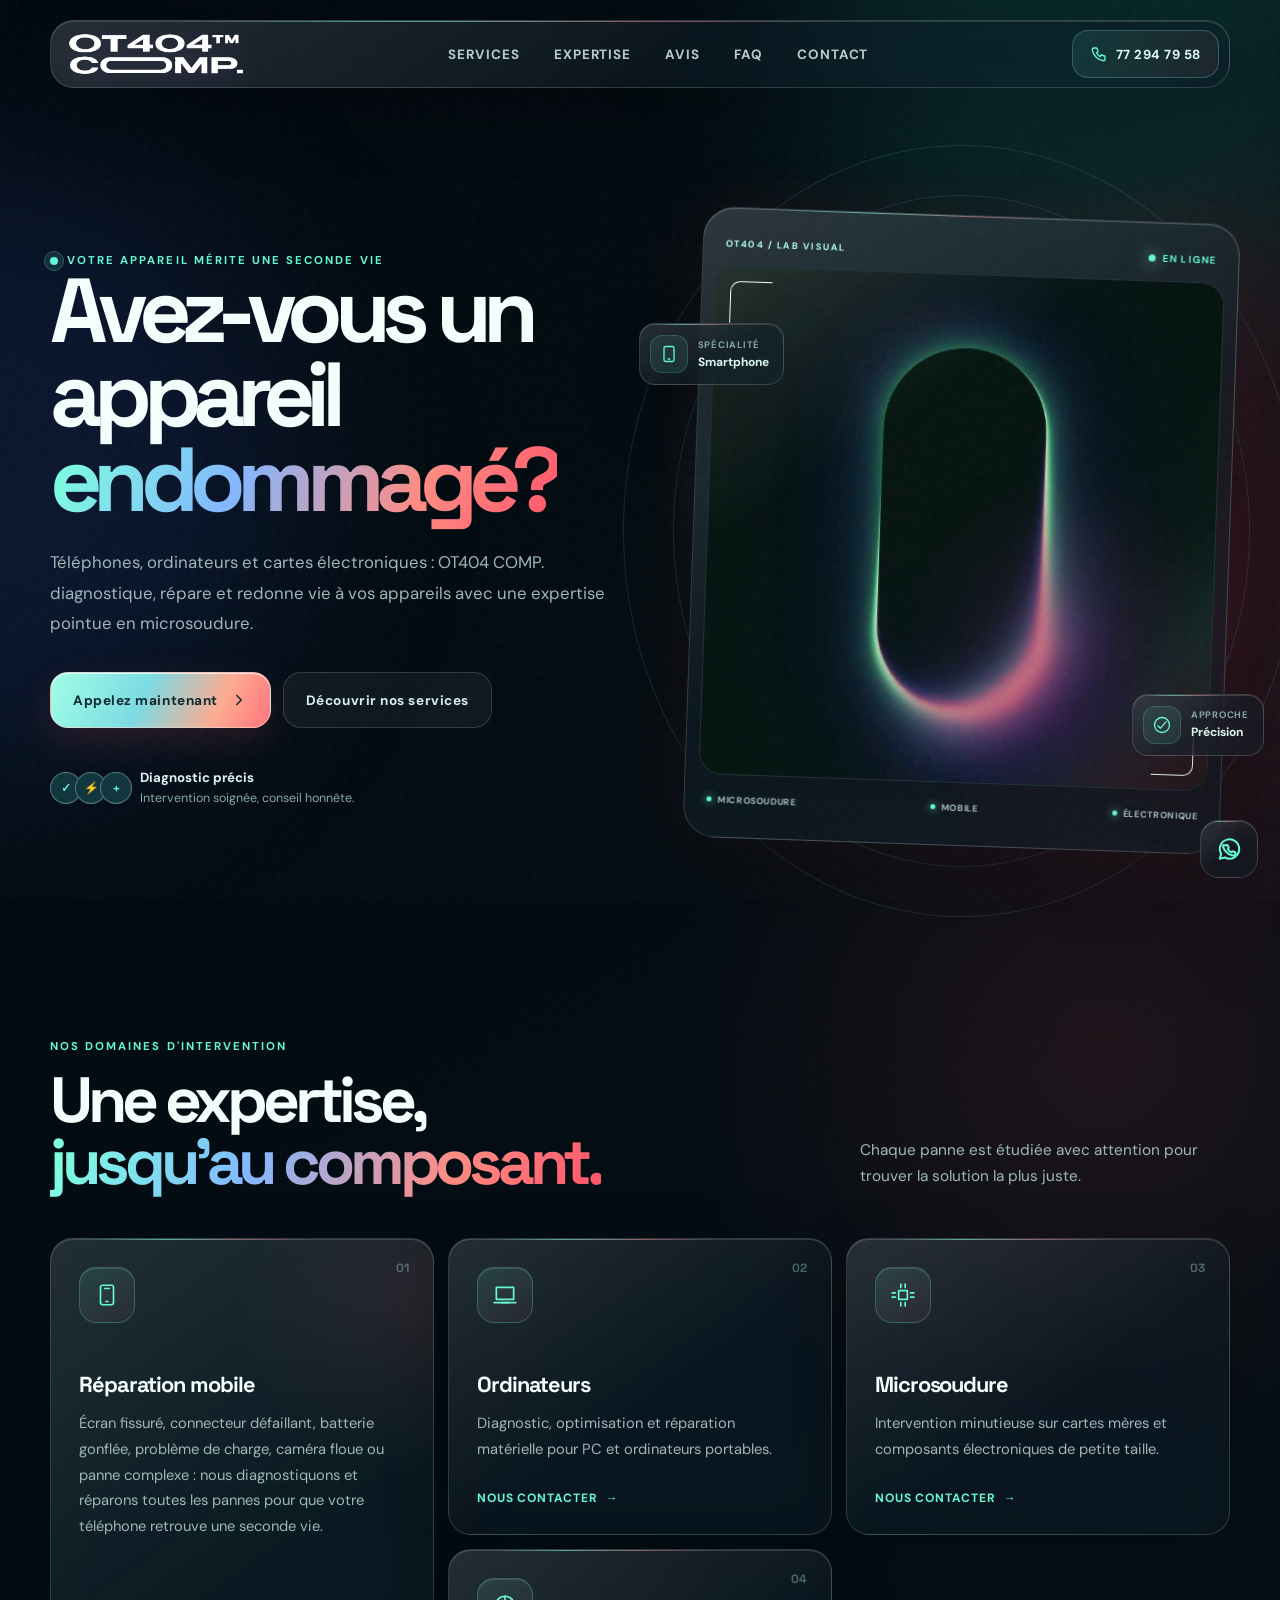
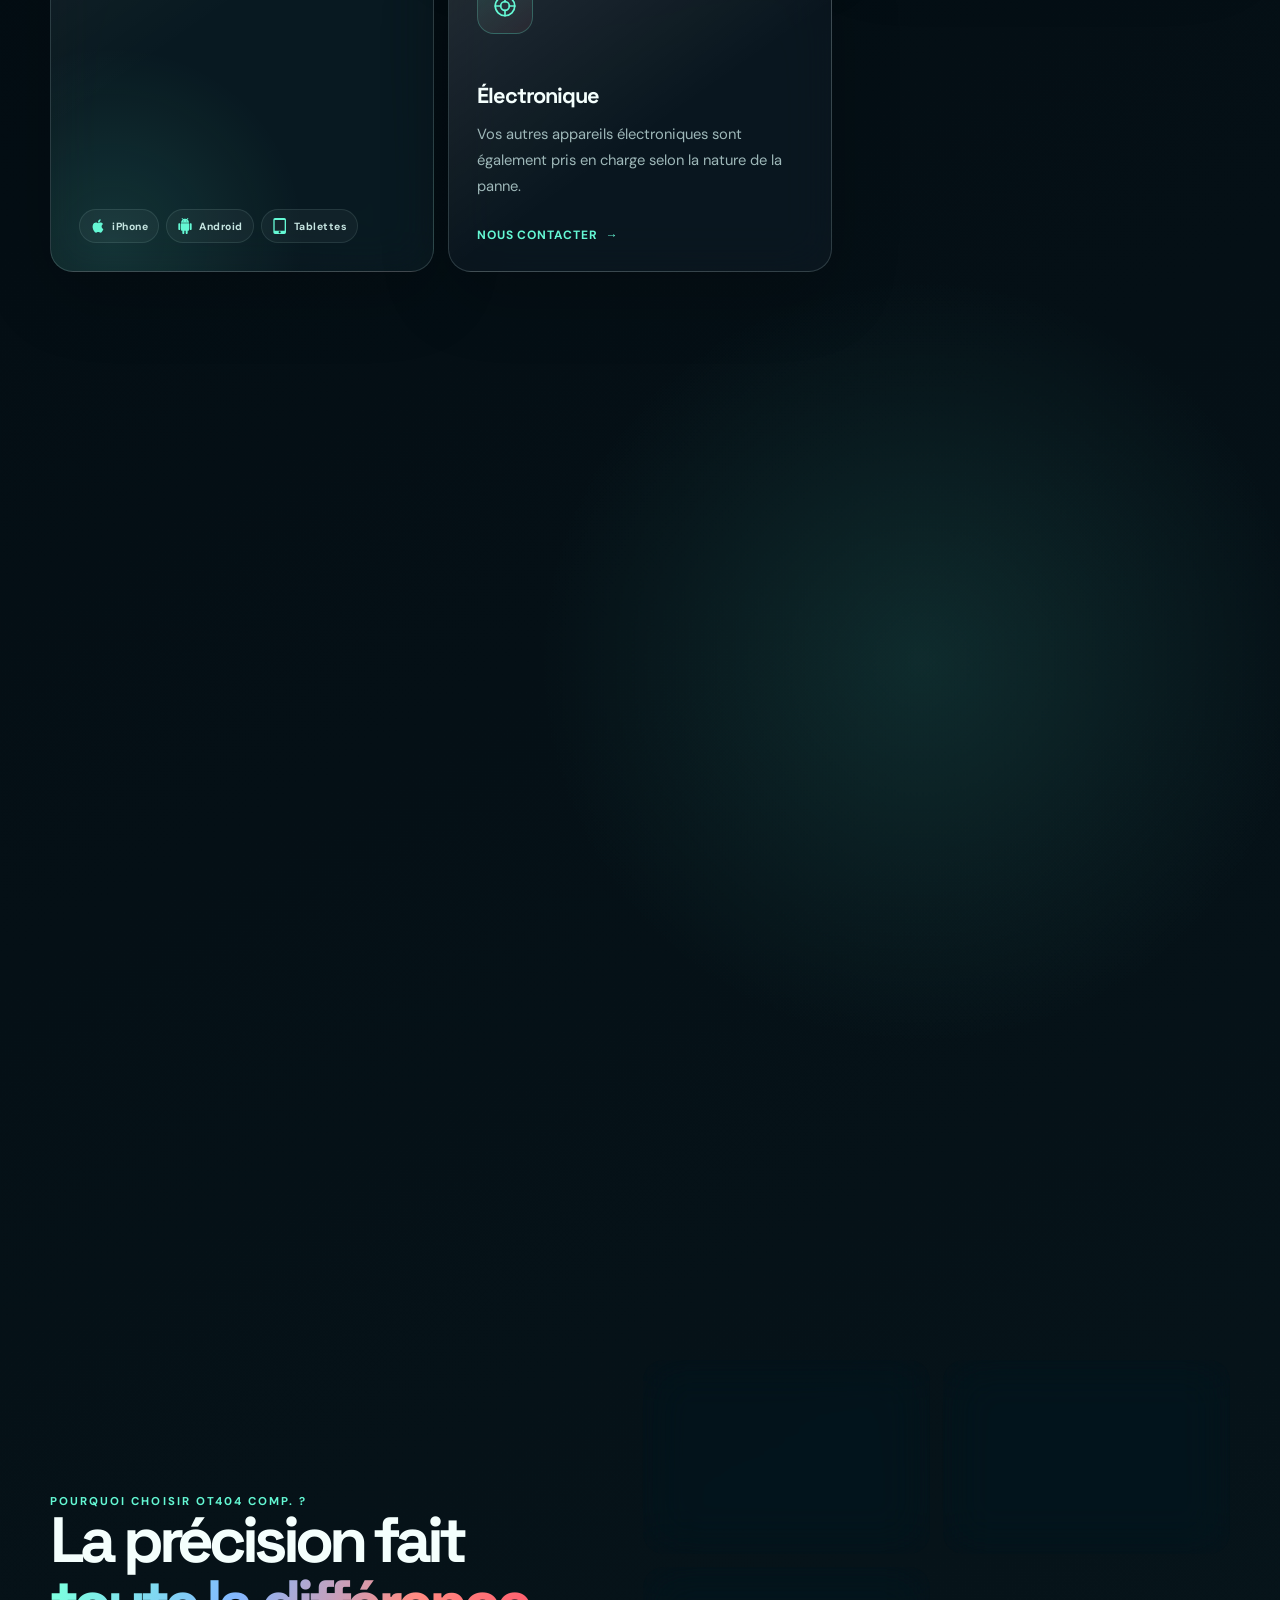
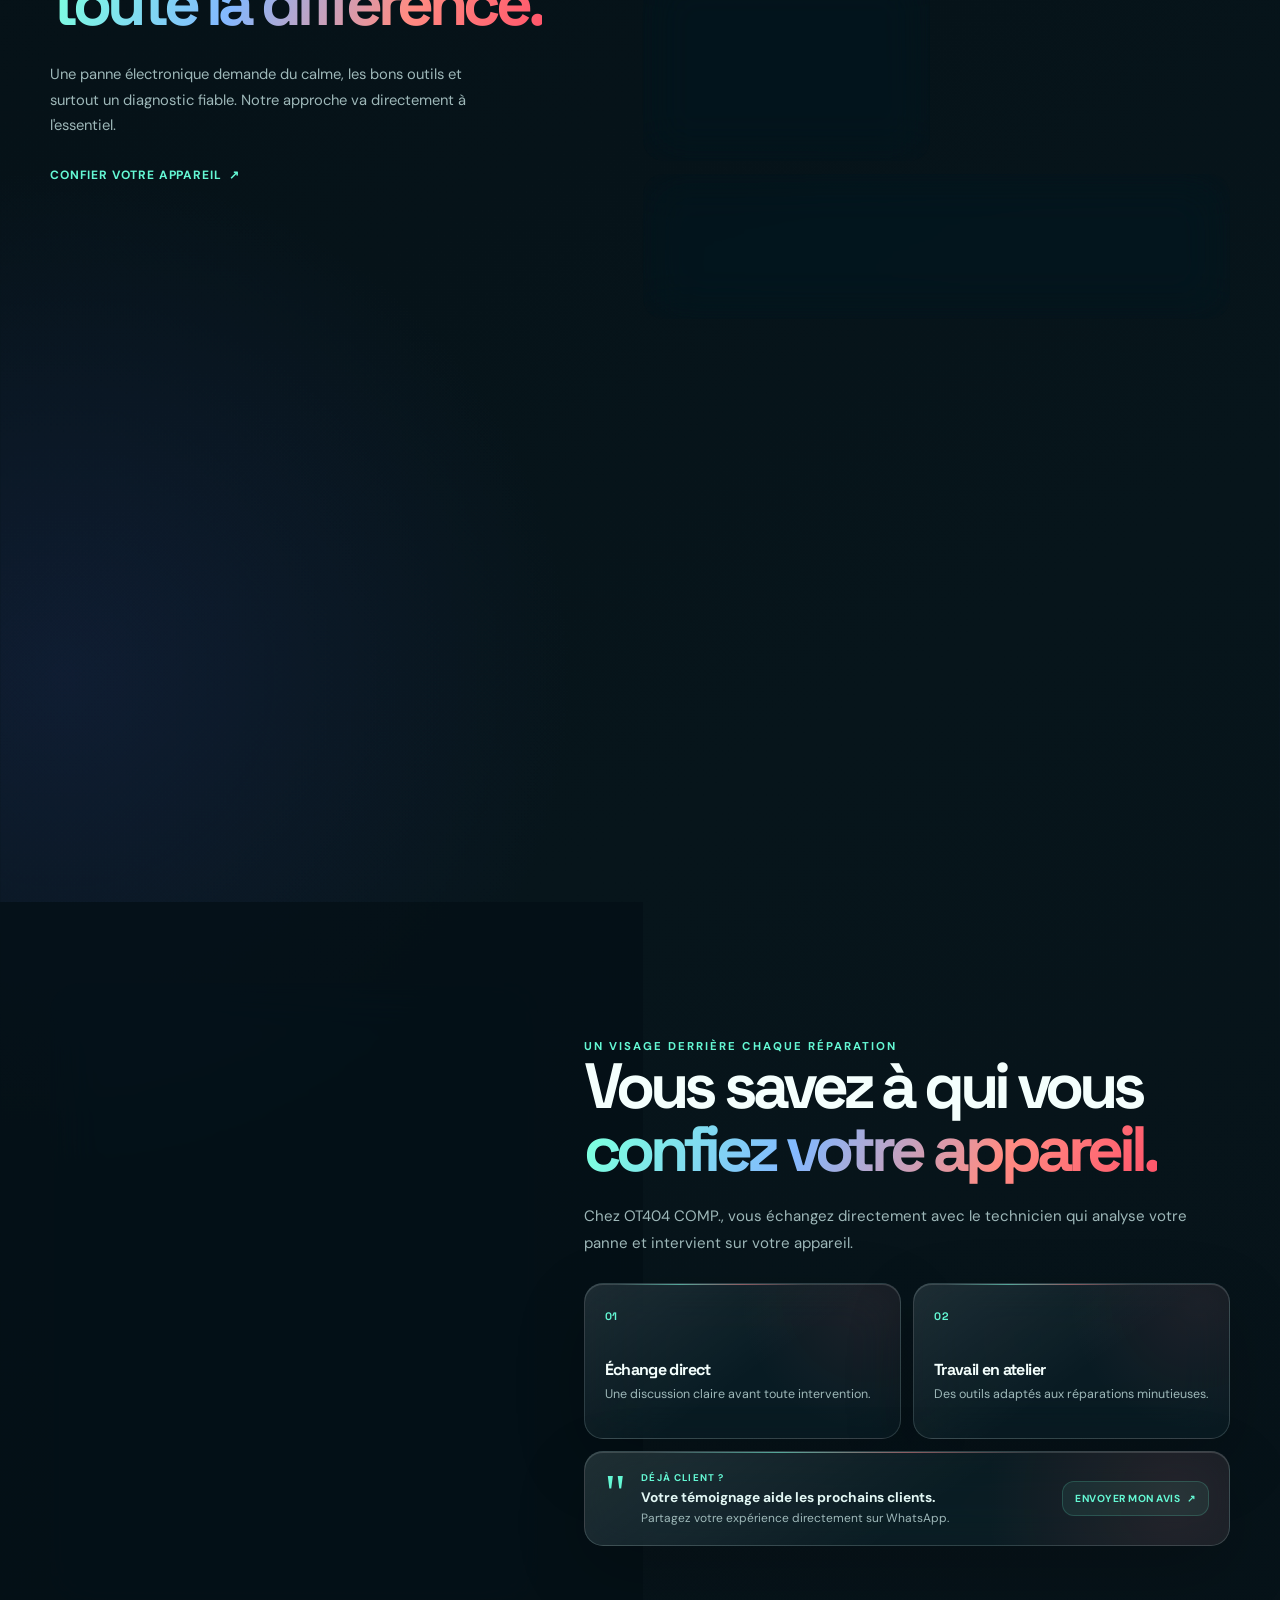
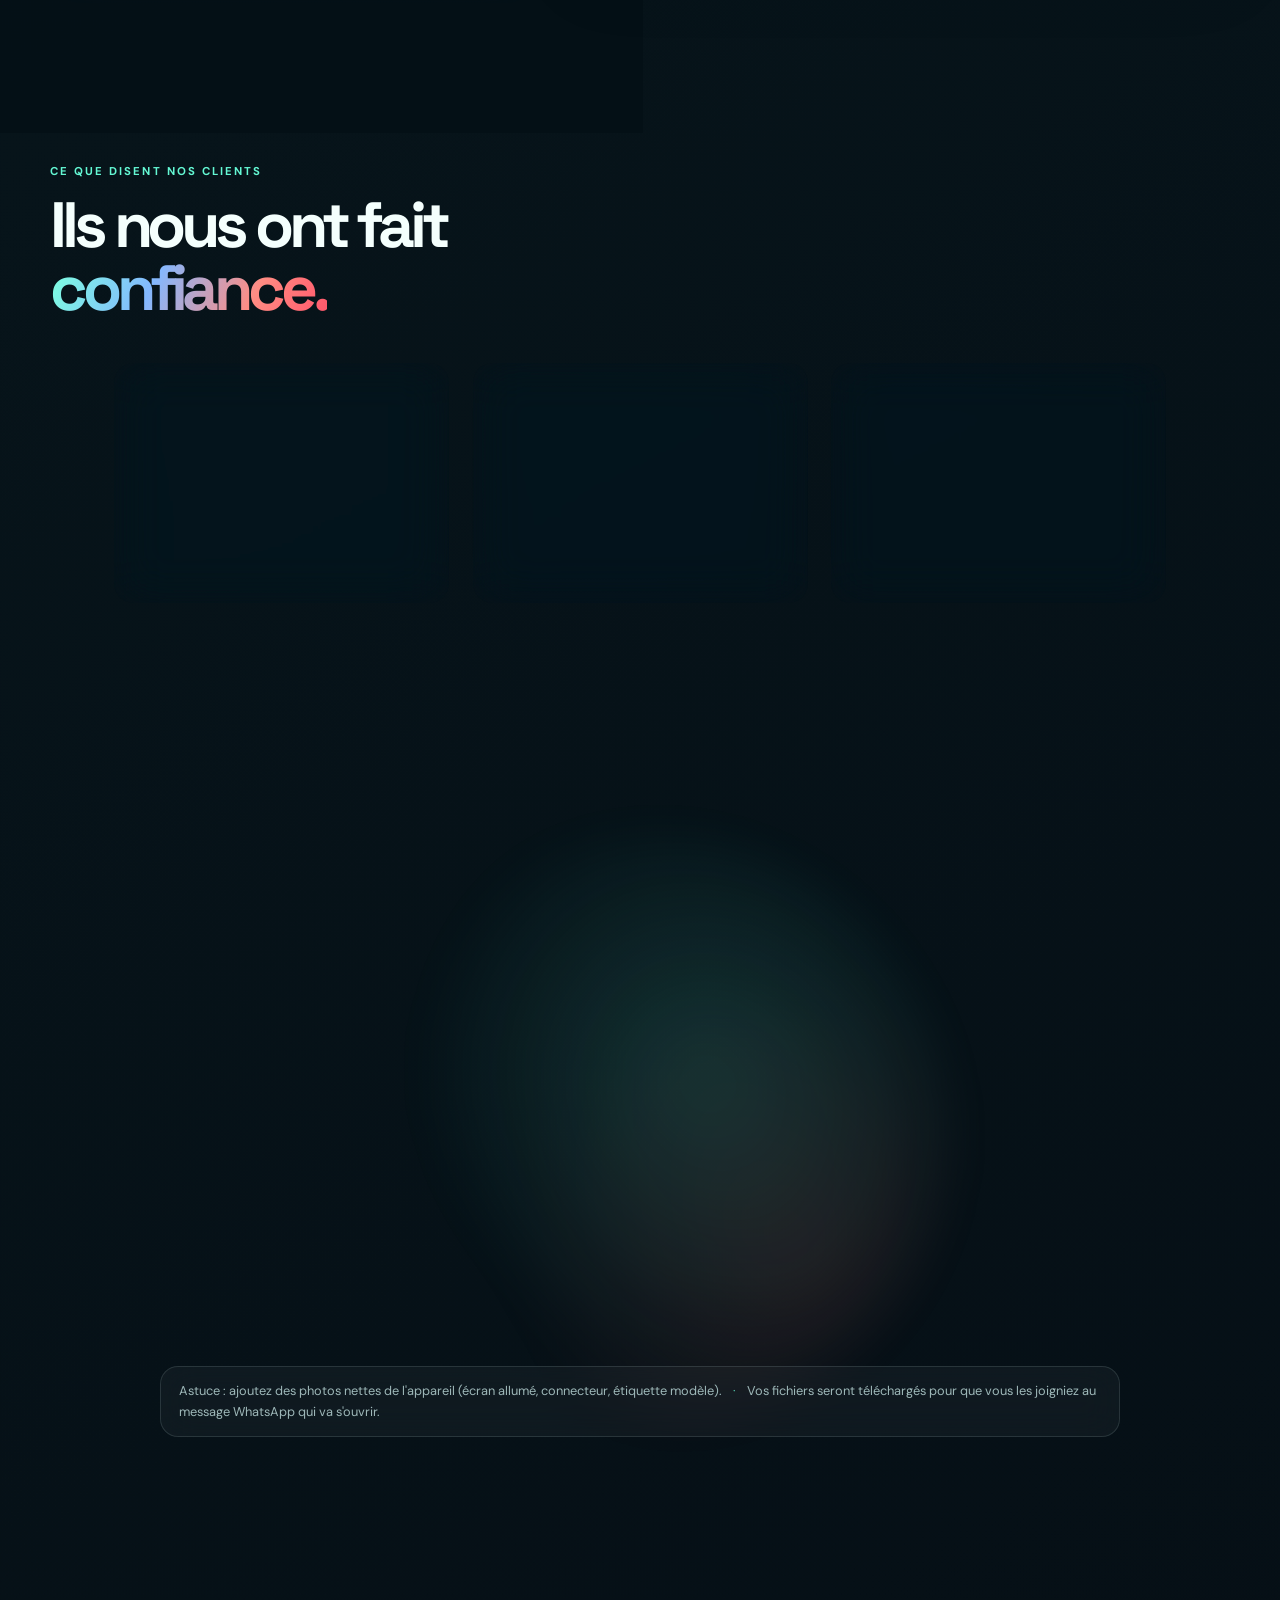
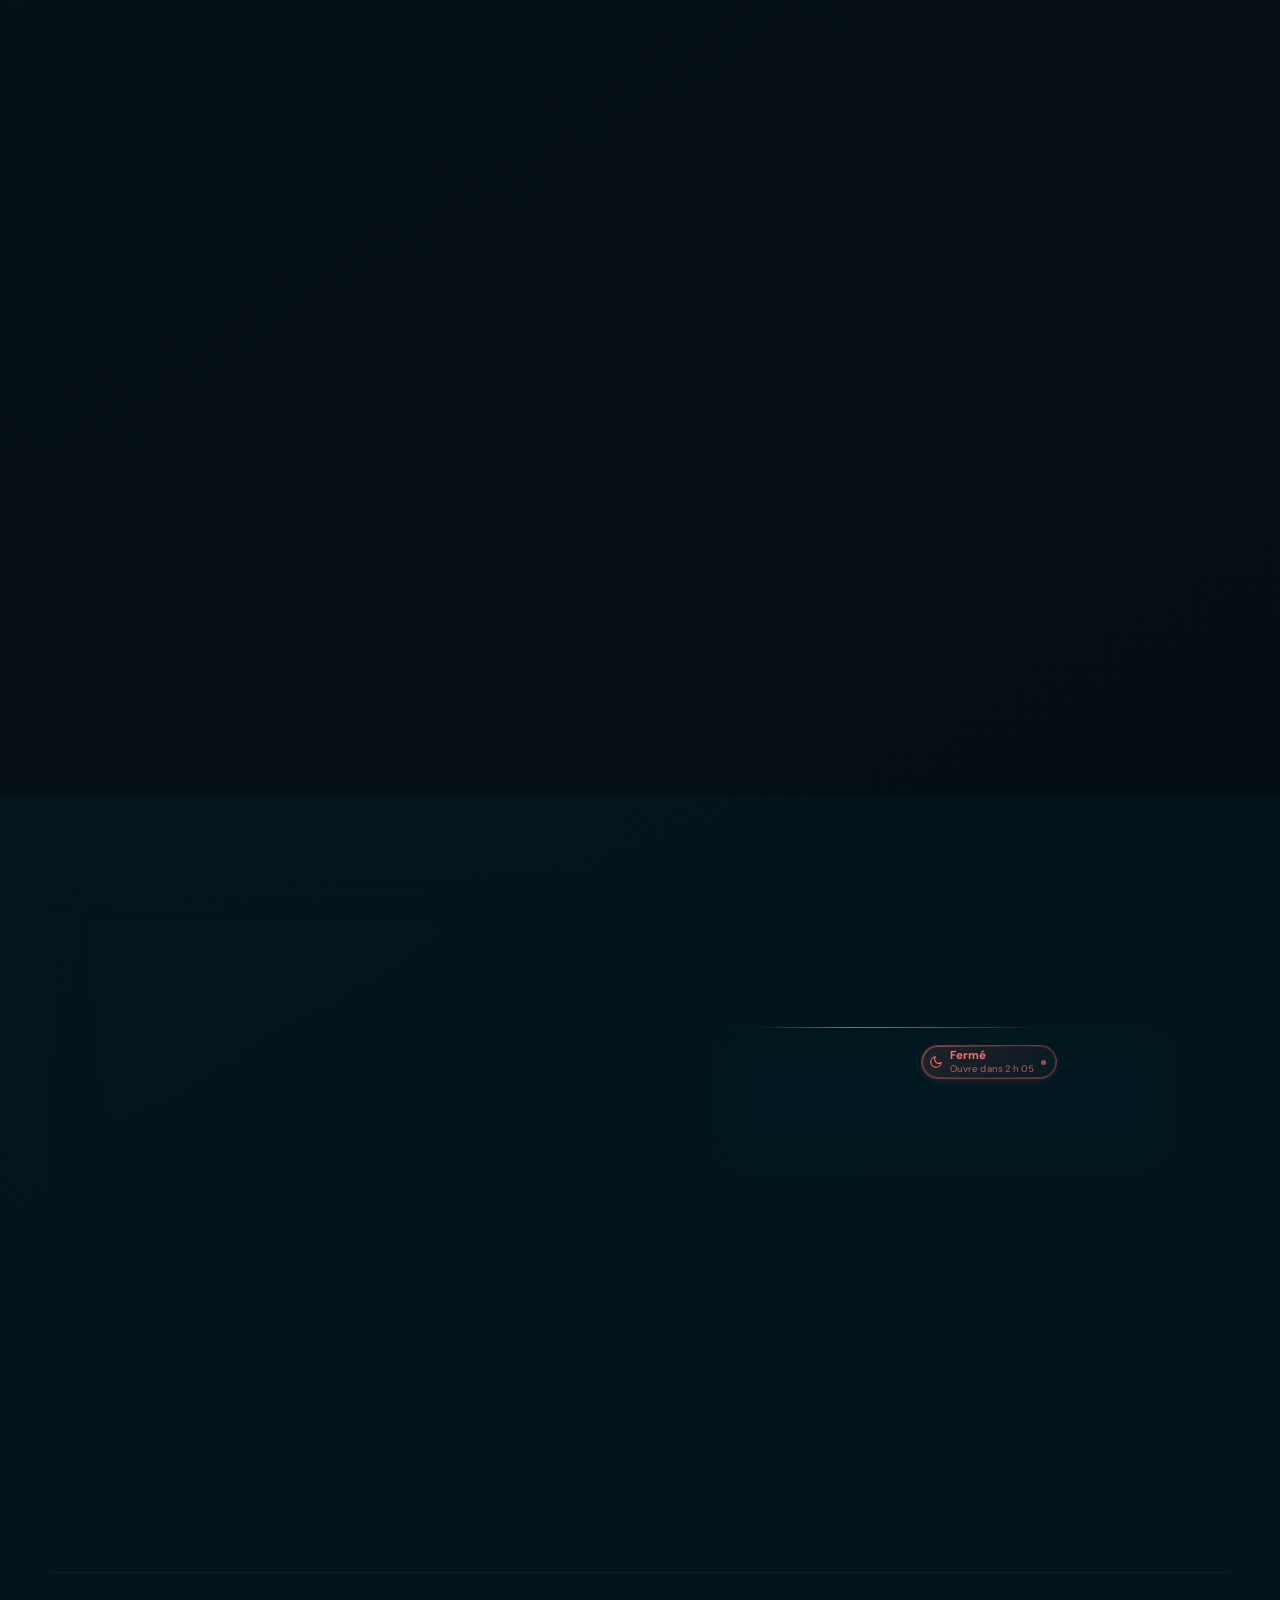
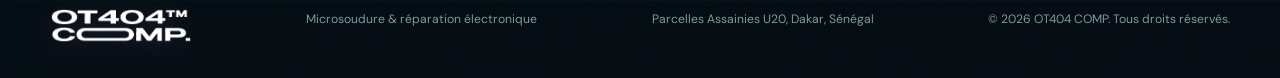
==== commit f885e295: "Auto-sync from Site 2 (2026-06-05 15:05)" ====
--- a/index.html
+++ b/index.html
@@ -362,7 +362,7 @@
             <span class="float-icon accent">
               <svg viewBox="0 0 24 24" aria-hidden="true"><path d="m7 13 3 3 7-8" /><circle cx="12" cy="12" r="9" /></svg>
             </span>
-            <span><small>Approche</small><strong>Précision maximale</strong></span>
+            <span><small>Approche</small><strong>Précision</strong></span>
           </div>
         </div>
       </section>
--- a/styles.css
+++ b/styles.css
@@ -1,3451 +1 @@
-/* Self-hosted variable fonts (subset latin) */
-@font-face {
-  font-family: "DM Sans";
-  font-style: normal;
-  font-weight: 100 900;
-  font-display: swap;
-  src: url("assets/fonts/dm-sans-latin.woff2") format("woff2");
-}
-@font-face {
-  font-family: "Space Grotesk";
-  font-style: normal;
-  font-weight: 300 700;
-  font-display: swap;
-  src: url("assets/fonts/space-grotesk-latin.woff2") format("woff2");
-}
-
-html {
-  scroll-behavior: smooth;
-  scroll-padding-top: 90px;
-}
-@media (prefers-reduced-motion: reduce) {
-  html { scroll-behavior: auto; }
-}
-
-:root {
-  --bg: #031016;
-  --bg-soft: #071b22;
-  --surface: rgba(255, 255, 255, 0.065);
-  --surface-strong: rgba(255, 255, 255, 0.1);
-  --border: rgba(220, 255, 252, 0.16);
-  --text: #f4fffd;
-  --muted: #9eb8b9;
-  --accent: #64f8d4;
-  --accent-soft: #b6fff0;
-  --blue: #51a7ff;
-  --coral: #ff6a65;
-  --violet: #9383ff;
-  --iridescent: linear-gradient(115deg, #7dffe0 4%, #83b8ff 38%, #ff8c83 72%, #ff5369 100%);
-  --font-title: "Space Grotesk", "Segoe UI", sans-serif;
-  --font-body: "DM Sans", "Segoe UI", sans-serif;
-}
-
-* {
-  box-sizing: border-box;
-}
-
-html {
-  scroll-behavior: smooth;
-}
-
-body {
-  min-height: 100vh;
-  margin: 0;
-  overflow-x: hidden;
-  background:
-    radial-gradient(circle at 86% 13%, rgba(255, 76, 90, 0.11), transparent 27rem),
-    radial-gradient(circle at 72% 28%, rgba(86, 236, 206, 0.12), transparent 24rem),
-    radial-gradient(circle at 5% 48%, rgba(74, 91, 213, 0.13), transparent 32rem),
-    linear-gradient(150deg, #02090f 0%, #07151b 50%, #050c13 100%);
-  color: var(--text);
-  font-family: var(--font-body);
-  font-size: 16px;
-}
-
-body::before {
-  position: fixed;
-  inset: 0;
-  z-index: -4;
-  content: "";
-  opacity: 0.3;
-  background-image:
-    linear-gradient(rgba(109, 255, 229, 0.05) 1px, transparent 1px),
-    linear-gradient(90deg, rgba(109, 255, 229, 0.05) 1px, transparent 1px);
-  background-size: 84px 84px;
-  mask-image: radial-gradient(circle, #000 20%, transparent 82%);
-  animation: gridDrift 28s linear infinite;
-}
-
-a {
-  color: inherit;
-  text-decoration: none;
-}
-
-svg {
-  display: block;
-}
-
-.ambient {
-  position: fixed;
-  z-index: -3;
-  width: 38rem;
-  height: 38rem;
-  border-radius: 50%;
-  filter: blur(100px);
-  pointer-events: none;
-}
-
-.ambient-one {
-  top: -18rem;
-  right: -8rem;
-  background: rgba(48, 225, 194, 0.13);
-  animation: ambientDriftOne 19s ease-in-out infinite alternate;
-}
-
-.ambient-two {
-  bottom: 8rem;
-  left: -20rem;
-  background: rgba(62, 96, 217, 0.15);
-  animation: ambientDriftTwo 24s ease-in-out infinite alternate;
-}
-
-.ambient-three {
-  top: 14rem;
-  right: -22rem;
-  background: rgba(255, 65, 84, 0.12);
-  animation: ambientDriftThree 21s ease-in-out infinite alternate;
-}
-
-.noise {
-  position: fixed;
-  inset: 0;
-  z-index: 10;
-  opacity: 0.03;
-  pointer-events: none;
-  background-image: url("data:image/svg+xml,%3Csvg viewBox='0 0 180 180' xmlns='http://www.w3.org/2000/svg'%3E%3Cfilter id='n'%3E%3CfeTurbulence type='fractalNoise' baseFrequency='.9' numOctaves='3' stitchTiles='stitch'/%3E%3C/filter%3E%3Crect width='100%25' height='100%25' filter='url(%23n)' opacity='.9'/%3E%3C/svg%3E");
-}
-
-.glass {
-  position: relative;
-  overflow: hidden;
-  border: 1px solid var(--border);
-  background:
-    linear-gradient(145deg, rgba(255, 255, 255, 0.13), rgba(255, 255, 255, 0.022) 55%),
-    rgba(6, 19, 28, 0.5);
-  box-shadow:
-    inset 0 1px 0 rgba(255, 255, 255, 0.14),
-    0 24px 70px rgba(0, 0, 0, 0.2);
-  backdrop-filter: blur(24px) saturate(135%);
-}
-
-.glass::after {
-  position: absolute;
-  top: 0;
-  left: 10%;
-  width: 60%;
-  height: 1px;
-  content: "";
-  background: linear-gradient(90deg, transparent, rgba(112, 255, 224, 0.9), rgba(255, 127, 132, 0.76), transparent);
-  opacity: 0.58;
-}
-
-.motion-glass::before {
-  position: absolute;
-  top: -45%;
-  bottom: -45%;
-  left: -42%;
-  z-index: 3;
-  width: 22%;
-  content: "";
-  background: linear-gradient(90deg, transparent, rgba(205, 255, 248, 0.16), transparent);
-  opacity: 0;
-  pointer-events: none;
-  transform: skewX(-18deg);
-  animation: glassSweep var(--shine-duration, 11s) ease-in-out var(--shine-delay, 0s) infinite;
-}
-
-.section {
-  width: min(1180px, calc(100% - 40px));
-  margin: 0 auto;
-}
-
-.site-header {
-  position: fixed;
-  top: 20px;
-  right: 0;
-  left: 0;
-  z-index: 20;
-  padding: 0 20px;
-}
-
-.nav-shell {
-  display: flex;
-  width: min(1180px, 100%);
-  min-height: 68px;
-  margin: auto;
-  padding: 8px 10px 8px 16px;
-  align-items: center;
-  border-radius: 24px;
-  transition: background 250ms ease, box-shadow 250ms ease;
-}
-
-.brand {
-  display: inline-flex;
-  flex: 0 0 auto;
-  align-items: center;
-}
-
-.brand-logo {
-  display: block;
-  width: 178px;
-  height: auto;
-  filter: drop-shadow(0 5px 11px rgba(138, 95, 168, 0.22));
-}
-
-.nav-links {
-  display: flex;
-  margin: 0 auto;
-  gap: 34px;
-}
-
-.nav-links a {
-  color: #b8cece;
-  font-size: 0.84rem;
-  font-weight: 700;
-  letter-spacing: 0.07em;
-  text-transform: uppercase;
-  transition: color 180ms ease;
-}
-
-.nav-links a:hover,
-.nav-links a.active {
-  color: #ff928b;
-}
-
-.nav-call {
-  display: flex;
-  min-height: 48px;
-  padding: 0 17px;
-  align-items: center;
-  gap: 8px;
-  border: 1px solid rgba(131, 210, 241, 0.28);
-  border-radius: 16px;
-  background: linear-gradient(115deg, rgba(104, 248, 215, 0.1), rgba(255, 105, 112, 0.08));
-  color: #dffff9;
-  font-size: 0.82rem;
-  font-weight: 700;
-  letter-spacing: 0.04em;
-}
-
-.nav-call svg {
-  width: 18px;
-  fill: none;
-  stroke: var(--accent);
-  stroke-linecap: round;
-  stroke-linejoin: round;
-  stroke-width: 1.8;
-}
-
-.menu-toggle {
-  display: none;
-}
-
-.hero {
-  display: grid;
-  min-height: 890px;
-  padding-top: 172px;
-  align-items: center;
-  grid-template-columns: 1.03fr 0.97fr;
-  gap: 72px;
-}
-
-.eyebrow {
-  display: flex;
-  align-items: center;
-  gap: 9px;
-  color: var(--accent);
-  font-size: 0.71rem;
-  font-weight: 700;
-  letter-spacing: 0.18em;
-  line-height: 1.3;
-  text-transform: uppercase;
-}
-
-.pulse {
-  position: relative;
-  width: 8px;
-  height: 8px;
-  border-radius: 50%;
-  background: var(--accent);
-  box-shadow: 0 0 0 5px rgba(100, 248, 212, 0.12);
-}
-
-.pulse::after {
-  position: absolute;
-  inset: -6px;
-  border: 1px solid rgba(100, 248, 212, 0.35);
-  border-radius: inherit;
-  content: "";
-  animation: pulse 2.4s infinite;
-}
-
-h1,
-h2,
-h3,
-p {
-  margin-top: 0;
-}
-
-h1,
-h2,
-h3 {
-  font-family: var(--font-title);
-}
-
-h1 {
-  max-width: 710px;
-  margin-bottom: 25px;
-  font-size: clamp(4.2rem, 7.1vw, 6.8rem);
-  letter-spacing: -0.095em;
-  line-height: 0.93;
-}
-
-h1 span,
-h2 span {
-  color: var(--accent);
-  background: var(--iridescent);
-  background-clip: text;
-  -webkit-background-clip: text;
-  -webkit-text-fill-color: transparent;
-}
-
-.hero-text {
-  max-width: 630px;
-  color: var(--muted);
-  font-size: 1.05rem;
-  line-height: 1.8;
-}
-
-.hero-actions,
-.contact-actions {
-  display: flex;
-  margin-top: 34px;
-  flex-wrap: wrap;
-  gap: 12px;
-}
-
-.button {
-  display: inline-flex;
-  min-height: 56px;
-  padding: 0 22px;
-  align-items: center;
-  justify-content: center;
-  gap: 12px;
-  border: 1px solid rgba(255, 255, 255, 0.15);
-  border-radius: 18px;
-  font-size: 0.85rem;
-  font-weight: 700;
-  letter-spacing: 0.04em;
-  transition: transform 200ms ease, box-shadow 200ms ease, background 200ms ease;
-}
-
-.button:hover {
-  transform: translateY(-3px);
-}
-
-.button svg {
-  width: 18px;
-  fill: none;
-  stroke: currentColor;
-  stroke-linecap: round;
-  stroke-linejoin: round;
-  stroke-width: 2;
-}
-
-.button-primary {
-  border-color: rgba(255, 212, 203, 0.56);
-  background: linear-gradient(115deg, #a1ffe7 0%, #7bdce4 42%, #ffab91 76%, #ff747d 100%);
-  box-shadow: 0 14px 38px rgba(255, 98, 103, 0.14), inset 0 1px 0 rgba(255, 255, 255, 0.78);
-  color: #10282d;
-}
-
-.button-primary:hover {
-  box-shadow: 0 18px 45px rgba(255, 98, 103, 0.25);
-}
-
-.button-glass {
-  background: rgba(255, 255, 255, 0.05);
-  color: #d7efee;
-}
-
-.button-glass:hover {
-  background: rgba(255, 255, 255, 0.1);
-}
-
-.trust-line {
-  display: flex;
-  margin-top: 40px;
-  align-items: center;
-  gap: 15px;
-}
-
-.avatar-stack {
-  display: flex;
-}
-
-.avatar-stack span {
-  display: grid;
-  width: 32px;
-  height: 32px;
-  margin-right: -7px;
-  place-items: center;
-  border: 1px solid rgba(222, 255, 252, 0.34);
-  border-radius: 50%;
-  background: #11353c;
-  color: var(--accent);
-  font-size: 0.74rem;
-  font-weight: 700;
-}
-
-.trust-line p {
-  margin: 0;
-  color: #89a8a9;
-  font-size: 0.78rem;
-  line-height: 1.55;
-}
-
-.trust-line strong {
-  color: #e2f6f3;
-  font-size: 0.83rem;
-}
-
-.hero-visual {
-  position: relative;
-}
-
-.visual-orbit {
-  position: absolute;
-  border: 1px solid rgba(126, 218, 231, 0.14);
-  border-radius: 50%;
-  animation: orbitBreathe 13s ease-in-out infinite alternate;
-}
-
-.orbit-one {
-  inset: -70px;
-}
-
-.orbit-two {
-  inset: -20px;
-  animation-delay: -5s;
-  animation-direction: alternate-reverse;
-}
-
-.media-panel {
-  padding: 13px;
-  border-radius: 32px;
-  background:
-    linear-gradient(145deg, rgba(255, 255, 255, 0.16), rgba(255, 255, 255, 0.03) 52%),
-    rgba(5, 15, 24, 0.56);
-  box-shadow:
-    inset 0 1px 0 rgba(255, 255, 255, 0.2),
-    0 32px 100px rgba(0, 0, 0, 0.32),
-    0 0 75px rgba(255, 91, 104, 0.09);
-  transform: rotate(2deg);
-  animation: panelHover 9s ease-in-out infinite;
-}
-
-.media-top,
-.media-bottom {
-  position: relative;
-  z-index: 2;
-  display: flex;
-  align-items: center;
-  justify-content: space-between;
-}
-
-.media-top {
-  min-height: 45px;
-  padding: 0 9px;
-}
-
-.panel-label {
-  color: #b1fff0;
-  font-size: 0.58rem;
-  font-weight: 700;
-  letter-spacing: 0.16em;
-}
-
-.live-dot {
-  display: flex;
-  align-items: center;
-  gap: 7px;
-  color: var(--accent);
-  font-size: 0.62rem;
-  font-weight: 700;
-  letter-spacing: 0.12em;
-}
-
-.live-dot i {
-  width: 7px;
-  height: 7px;
-  border-radius: 50%;
-  background: var(--accent);
-  box-shadow: 0 0 15px var(--accent), 0 0 28px rgba(255, 107, 115, 0.6);
-  animation: signalBlink 2.8s ease-in-out infinite;
-}
-
-.video-aura {
-  position: absolute;
-  inset: 8% 5%;
-  border-radius: 46%;
-  background:
-    radial-gradient(circle at 72% 65%, rgba(255, 72, 86, 0.38), transparent 34%),
-    radial-gradient(circle at 28% 34%, rgba(82, 242, 204, 0.3), transparent 40%);
-  filter: blur(55px);
-  opacity: 0.88;
-  pointer-events: none;
-  animation: auraShift 7s ease-in-out infinite alternate;
-}
-
-.video-stage {
-  position: relative;
-  overflow: hidden;
-  aspect-ratio: 1;
-  border: 1px solid rgba(168, 236, 232, 0.15);
-  border-radius: 23px;
-  background: #061216;
-}
-
-.video-stage video {
-  display: block;
-  width: 100%;
-  height: 100%;
-  object-fit: cover;
-  filter: saturate(1.1) contrast(1.05);
-}
-
-.video-glass-overlay {
-  position: absolute;
-  inset: 0;
-  background:
-    linear-gradient(145deg, rgba(255, 255, 255, 0.12), transparent 32%),
-    radial-gradient(circle at 72% 72%, rgba(255, 73, 94, 0.09), transparent 33%);
-  pointer-events: none;
-}
-
-.video-corner {
-  position: absolute;
-  width: 42px;
-  height: 42px;
-  border-color: rgba(177, 255, 242, 0.72);
-  pointer-events: none;
-}
-
-.video-corner-one {
-  top: 14px;
-  left: 14px;
-  border-top: 1px solid;
-  border-left: 1px solid;
-  border-radius: 10px 0 0;
-}
-
-.video-corner-two {
-  right: 14px;
-  bottom: 14px;
-  border-right: 1px solid;
-  border-bottom: 1px solid;
-  border-radius: 0 0 10px;
-}
-
-.media-bottom {
-  min-height: 49px;
-  padding: 0 9px;
-  gap: 7px;
-}
-
-.media-bottom span {
-  display: flex;
-  align-items: center;
-  gap: 6px;
-  color: #a8c0c4;
-  font-size: 0.56rem;
-  font-weight: 700;
-  letter-spacing: 0.07em;
-  text-transform: uppercase;
-}
-
-.media-bottom i {
-  width: 5px;
-  height: 5px;
-  border-radius: 50%;
-  background: var(--accent);
-  box-shadow: 0 0 9px var(--accent);
-  animation: signalBlink 3.2s ease-in-out infinite;
-}
-
-.float-card small,
-.contact-details small {
-  color: #86a8a8;
-  font-size: 0.59rem;
-  font-weight: 700;
-  letter-spacing: 0.08em;
-  text-transform: uppercase;
-}
-
-.float-card {
-  position: absolute;
-  display: flex;
-  padding: 11px 14px 11px 10px;
-  align-items: center;
-  gap: 10px;
-  border-radius: 16px;
-  animation: float 5s ease-in-out infinite;
-}
-
-.float-card-one {
-  top: 108px;
-  left: -54px;
-}
-
-.float-card-two {
-  right: -34px;
-  bottom: 91px;
-  animation-delay: -2s;
-}
-
-.float-icon,
-.detail-icon {
-  display: grid;
-  width: 38px;
-  height: 38px;
-  place-items: center;
-  border: 1px solid rgba(105, 242, 219, 0.2);
-  border-radius: 12px;
-  background: rgba(100, 248, 212, 0.09);
-}
-
-.float-icon svg,
-.detail-icon svg {
-  width: 20px;
-  fill: none;
-  stroke: var(--accent);
-  stroke-linecap: round;
-  stroke-linejoin: round;
-  stroke-width: 1.6;
-}
-
-.float-card span:last-child {
-  display: grid;
-  gap: 3px;
-}
-
-.float-card strong {
-  color: #dcf8f3;
-  font-size: 0.75rem;
-}
-
-.service-section {
-  padding: 150px 0 80px;
-}
-
-.section-heading {
-  display: flex;
-  margin-bottom: 44px;
-  align-items: end;
-  flex-wrap: wrap;
-  justify-content: space-between;
-}
-
-.section-heading .eyebrow {
-  width: 100%;
-  margin-bottom: 14px;
-}
-
-h2 {
-  margin-bottom: 0;
-  font-size: clamp(2.65rem, 5vw, 4.55rem);
-  letter-spacing: -0.08em;
-  line-height: 0.98;
-}
-
-.section-heading p {
-  max-width: 370px;
-  margin-bottom: 5px;
-  color: var(--muted);
-  font-size: 0.96rem;
-  line-height: 1.7;
-}
-
-.services-grid {
-  display: grid;
-  grid-template-columns: repeat(3, 1fr);
-  gap: 14px;
-}
-
-.service-card {
-  min-height: 280px;
-  padding: 28px;
-  border-radius: 23px;
-  transition: border-color 250ms ease, transform 250ms ease, background 250ms ease;
-  display: flex;
-  flex-direction: column;
-}
-
-.service-card:hover,
-.expertise-card:hover {
-  border-color: rgba(100, 248, 212, 0.36);
-  background-color: rgba(28, 76, 77, 0.26);
-  transform: translateY(-7px);
-}
-
-.feature-service {
-  grid-row: span 2;
-  min-height: 574px;
-  background:
-    radial-gradient(circle at 16% 95%, rgba(100, 248, 212, 0.12), transparent 12rem),
-    radial-gradient(circle at 95% 10%, rgba(255, 87, 101, 0.09), transparent 11rem),
-    linear-gradient(145deg, rgba(255, 255, 255, 0.12), rgba(255, 255, 255, 0.025) 55%),
-    rgba(7, 28, 34, 0.42);
-}
-
-.service-number {
-  position: absolute;
-  top: 21px;
-  right: 24px;
-  color: rgba(188, 247, 238, 0.35);
-  font-family: var(--font-title);
-  font-size: 0.75rem;
-  font-weight: 700;
-}
-
-.service-icon {
-  display: grid;
-  width: 56px;
-  height: 56px;
-  margin-bottom: 48px;
-  place-items: center;
-  border: 1px solid rgba(106, 251, 222, 0.24);
-  border-radius: 17px;
-  background: linear-gradient(145deg, rgba(100, 248, 212, 0.12), rgba(255, 99, 112, 0.07));
-  box-shadow: inset 0 1px 0 rgba(255, 255, 255, 0.12);
-}
-
-.service-icon svg {
-  width: 26px;
-  fill: none;
-  stroke: var(--accent);
-  stroke-linecap: round;
-  stroke-linejoin: round;
-  stroke-width: 1.55;
-}
-
-.service-card h3 {
-  margin-bottom: 13px;
-  font-size: 1.36rem;
-  letter-spacing: -0.05em;
-}
-
-.service-card p,
-.expertise-card p,
-.expertise-copy p {
-  color: var(--muted);
-  font-size: 0.92rem;
-  line-height: 1.75;
-}
-
-.service-card a,
-.text-link {
-  display: inline-flex;
-  margin-top: 13px;
-  gap: 8px;
-  color: var(--accent);
-  font-size: 0.75rem;
-  font-weight: 700;
-  letter-spacing: 0.07em;
-  text-transform: uppercase;
-}
-
-.service-tags {
-  display: flex;
-  margin-top: auto;
-  flex-wrap: wrap;
-  gap: 7px;
-}
-
-.service-tags span {
-  display: inline-flex;
-  align-items: center;
-  gap: 6px;
-  padding: 8px 10px;
-  border: 1px solid rgba(200, 255, 246, 0.1);
-  border-radius: 20px;
-  background: rgba(255, 255, 255, 0.04);
-  color: #c6e5e1;
-  font-size: 0.65rem;
-  font-weight: 700;
-  letter-spacing: 0.05em;
-}
-.tag-icon svg {
-  width: 16px;
-  height: 16px;
-  fill: var(--accent);
-  flex-shrink: 0;
-}
-
-.circuit-showcase {
-  display: grid;
-  padding: 112px 0 32px;
-  align-items: center;
-  grid-template-columns: minmax(0, 1fr) 128px minmax(280px, 390px);
-  gap: 26px;
-}
-
-.circuit-copy p {
-  max-width: 390px;
-  margin: 23px 0 0;
-  color: var(--muted);
-  font-size: 0.92rem;
-  line-height: 1.75;
-}
-
-.circuit-arrow {
-  width: 128px;
-  height: auto;
-  opacity: 0.86;
-  mix-blend-mode: screen;
-  filter: drop-shadow(0 0 15px rgba(123, 255, 236, 0.18));
-  --arrow-angle: 0deg;
-}
-
-.circuit-arrow.visible {
-  animation: arrowGuide 2.8s ease-in-out infinite;
-}
-
-.circuit-video {
-  position: relative;
-  overflow: hidden;
-  width: 100%;
-  max-width: 390px;
-  aspect-ratio: 9 / 16;
-  justify-self: end;
-  padding: 0;
-  border-radius: 28px;
-  text-align: left;
-  transition: border-color 240ms ease, box-shadow 240ms ease, transform 240ms ease;
-}
-
-.circuit-video:hover {
-  border-color: rgba(255, 136, 134, 0.4);
-  box-shadow:
-    inset 0 1px 0 rgba(255, 255, 255, 0.18),
-    0 30px 90px rgba(0, 0, 0, 0.32),
-    0 0 55px rgba(255, 88, 104, 0.1);
-  transform: translateY(-6px);
-}
-
-.circuit-video > video {
-  position: absolute;
-  inset: 0;
-  width: 100%;
-  height: 100%;
-  object-fit: cover;
-}
-
-.circuit-shade {
-  position: absolute;
-  inset: 0;
-  background:
-    linear-gradient(180deg, transparent 42%, rgba(2, 10, 17, 0.8) 100%),
-    linear-gradient(115deg, rgba(20, 7, 13, 0.16), transparent 45%, rgba(10, 91, 143, 0.08));
-  pointer-events: none;
-  animation: shadeBreathe 7s ease-in-out infinite alternate;
-}
-
-.video-hint,
-.circuit-caption {
-  position: absolute;
-  z-index: 1;
-  pointer-events: none;
-}
-
-.video-hint {
-  top: 18px;
-  right: 18px;
-  display: flex;
-  min-height: 43px;
-  padding: 0 13px;
-  align-items: center;
-  gap: 8px;
-  border: 1px solid rgba(222, 255, 250, 0.26);
-  border-radius: 14px;
-  background: rgba(6, 20, 28, 0.5);
-  color: #d9f6f2;
-  font-size: 0.68rem;
-  letter-spacing: 0.06em;
-  text-transform: uppercase;
-  backdrop-filter: blur(18px);
-}
-
-.video-hint svg {
-  width: 18px;
-  fill: none;
-  stroke: var(--accent);
-  stroke-linecap: round;
-  stroke-linejoin: round;
-  stroke-width: 1.8;
-}
-
-.circuit-caption {
-  right: 23px;
-  bottom: 52px;
-  left: 23px;
-  display: grid;
-  gap: 6px;
-}
-
-.circuit-caption small {
-  color: var(--accent);
-  font-size: 0.62rem;
-  font-weight: 700;
-  letter-spacing: 0.14em;
-  text-transform: uppercase;
-}
-
-.circuit-caption strong {
-  color: #f1fffc;
-  font-family: var(--font-title);
-  font-size: 1.42rem;
-  letter-spacing: -0.05em;
-}
-
-.expertise {
-  display: grid;
-  padding: 170px 0 100px;
-  align-items: center;
-  grid-template-columns: 0.94fr 1.06fr;
-  gap: 72px;
-}
-
-.expertise-copy p {
-  max-width: 450px;
-  margin-top: 27px;
-}
-
-.expertise-grid {
-  display: grid;
-  grid-template-columns: repeat(2, 1fr);
-  gap: 13px;
-}
-
-.expertise-card {
-  min-height: 194px;
-  padding: 24px;
-  border-radius: 21px;
-  transition: border-color 250ms ease, transform 250ms ease, background 250ms ease;
-}
-
-.mini-icon {
-  color: var(--accent);
-  font-family: var(--font-title);
-  font-size: 0.74rem;
-  font-weight: 700;
-  letter-spacing: 0.08em;
-}
-
-.expertise-card h3 {
-  margin: 46px 0 5px;
-  font-size: 1.08rem;
-  letter-spacing: -0.04em;
-}
-
-.expertise-card p {
-  margin-bottom: 0;
-  font-size: 0.82rem;
-}
-
-.location-card {
-  display: flex;
-  min-height: 145px;
-  grid-column: span 2;
-  align-items: center;
-  gap: 22px;
-  background:
-    radial-gradient(circle at 13% 55%, rgba(85, 202, 255, 0.18), transparent 8rem),
-    radial-gradient(circle at 95% 60%, rgba(255, 88, 103, 0.09), transparent 9rem),
-    linear-gradient(145deg, rgba(255, 255, 255, 0.12), rgba(255, 255, 255, 0.025) 55%),
-    rgba(7, 28, 34, 0.42);
-}
-
-.location-ping {
-  position: relative;
-  display: block;
-  width: 54px;
-  height: 54px;
-  flex: 0 0 auto;
-  border: 1px solid rgba(100, 248, 212, 0.34);
-  border-radius: 50%;
-  background: rgba(100, 248, 212, 0.1);
-}
-
-.location-ping::before,
-.location-ping::after {
-  position: absolute;
-  border-radius: 50%;
-  content: "";
-}
-
-.location-ping::before {
-  inset: 17px;
-  background: var(--accent);
-  box-shadow: 0 0 18px rgba(100, 248, 212, 0.8);
-}
-
-.location-ping::after {
-  inset: 8px;
-  border: 1px solid rgba(100, 248, 212, 0.2);
-  animation: locatorRing 2.7s ease-out infinite;
-}
-
-.location-card h3 {
-  margin: 5px 0 1px;
-  font-size: 1.2rem;
-}
-
-.location-card small {
-  color: var(--accent);
-  font-size: 0.65rem;
-  font-weight: 700;
-  letter-spacing: 0.12em;
-  text-transform: uppercase;
-}
-
-.atelier {
-  display: grid;
-  padding: 74px 0 82px;
-  align-items: center;
-  grid-template-columns: 0.86fr 1.14fr;
-  gap: 46px;
-}
-
-.atelier-photo {
-  min-height: 620px;
-  border-radius: 30px;
-  background: rgba(4, 16, 23, 0.78);
-}
-
-.atelier-photo img {
-  position: absolute;
-  inset: 0;
-  width: 100%;
-  height: 100%;
-  object-fit: cover;
-  object-position: center 45%;
-  filter: saturate(0.88) contrast(1.04);
-  animation: atelierLens 16s ease-in-out infinite alternate;
-}
-
-.atelier-photo-shade {
-  position: absolute;
-  inset: 0;
-  background:
-    linear-gradient(180deg, transparent 44%, rgba(3, 12, 18, 0.85) 100%),
-    radial-gradient(circle at 78% 62%, rgba(255, 91, 104, 0.12), transparent 36%);
-}
-
-.atelier-photo-label {
-  position: absolute;
-  right: 22px;
-  bottom: 21px;
-  left: 22px;
-  display: grid;
-  gap: 7px;
-}
-
-.atelier-photo-label span {
-  display: flex;
-  align-items: center;
-  gap: 8px;
-  color: var(--accent);
-  font-size: 0.62rem;
-  font-weight: 700;
-  letter-spacing: 0.13em;
-  text-transform: uppercase;
-}
-
-.atelier-photo-label i {
-  width: 7px;
-  height: 7px;
-  border-radius: 50%;
-  background: var(--accent);
-  box-shadow: 0 0 14px rgba(100, 248, 212, 0.9);
-  animation: signalBlink 2.5s ease-in-out infinite;
-}
-
-.atelier-photo-label strong {
-  color: #f1fffc;
-  font-family: var(--font-title);
-  font-size: 1.32rem;
-  letter-spacing: -0.05em;
-}
-
-.atelier-copy > p {
-  max-width: 610px;
-  margin: 23px 0 0;
-  color: var(--muted);
-  font-size: 0.94rem;
-  line-height: 1.75;
-}
-
-.trust-grid {
-  display: grid;
-  margin-top: 27px;
-  grid-template-columns: repeat(2, 1fr);
-  gap: 12px;
-}
-
-.trust-card {
-  min-height: 156px;
-  padding: 20px;
-  border-radius: 19px;
-  background:
-    radial-gradient(circle at 90% 12%, rgba(255, 96, 110, 0.08), transparent 8rem),
-    linear-gradient(145deg, rgba(255, 255, 255, 0.1), rgba(255, 255, 255, 0.02) 55%),
-    rgba(7, 28, 34, 0.42);
-}
-
-.trust-card span {
-  color: var(--accent);
-  font-family: var(--font-title);
-  font-size: 0.68rem;
-  font-weight: 700;
-  letter-spacing: 0.08em;
-}
-
-.trust-card h3 {
-  margin: 34px 0 5px;
-  font-size: 1rem;
-  letter-spacing: -0.04em;
-}
-
-.trust-card p {
-  margin: 0;
-  color: var(--muted);
-  font-size: 0.78rem;
-  line-height: 1.6;
-}
-
-.review-invite {
-  display: grid;
-  margin-top: 12px;
-  padding: 19px 20px;
-  align-items: center;
-  border-radius: 19px;
-  background:
-    radial-gradient(circle at 92% 50%, rgba(255, 91, 104, 0.11), transparent 12rem),
-    linear-gradient(145deg, rgba(255, 255, 255, 0.11), rgba(255, 255, 255, 0.025) 55%),
-    rgba(7, 28, 34, 0.5);
-  grid-template-columns: auto 1fr auto;
-  gap: 15px;
-}
-
-.review-mark {
-  align-self: start;
-  color: var(--accent);
-  font-family: Georgia, serif;
-  font-size: 3.3rem;
-  line-height: 0.85;
-}
-
-.review-invite div {
-  display: grid;
-  gap: 4px;
-}
-
-.review-invite small {
-  color: var(--accent);
-  font-size: 0.61rem;
-  font-weight: 700;
-  letter-spacing: 0.12em;
-  text-transform: uppercase;
-}
-
-.review-invite strong {
-  color: #e2f7f4;
-  font-size: 0.86rem;
-}
-
-.review-invite p {
-  margin: 0;
-  color: var(--muted);
-  font-size: 0.75rem;
-}
-
-.review-invite a {
-  display: inline-flex;
-  padding: 10px 12px;
-  align-items: center;
-  gap: 7px;
-  border: 1px solid rgba(100, 248, 212, 0.18);
-  border-radius: 12px;
-  background: rgba(100, 248, 212, 0.07);
-  color: var(--accent);
-  font-size: 0.64rem;
-  font-weight: 700;
-  letter-spacing: 0.05em;
-  text-transform: uppercase;
-}
-
-.contact {
-  padding: 84px 0 100px;
-}
-
-.contact-shell {
-  display: grid;
-  min-height: 390px;
-  padding: 52px;
-  border-radius: 32px;
-  background:
-    radial-gradient(circle at 80% 40%, rgba(70, 235, 204, 0.13), transparent 18rem),
-    radial-gradient(circle at 20% 100%, rgba(255, 82, 99, 0.1), transparent 20rem),
-    linear-gradient(145deg, rgba(255, 255, 255, 0.14), rgba(255, 255, 255, 0.025) 55%),
-    rgba(7, 28, 34, 0.52);
-  grid-template-columns: 1.1fr 0.9fr;
-  gap: 34px;
-}
-
-.contact-copy p {
-  max-width: 540px;
-  margin: 18px 0 0;
-  color: var(--muted);
-  line-height: 1.75;
-}
-
-.contact-details {
-  display: flex;
-  flex-direction: column;
-  justify-content: center;
-  gap: 12px;
-}
-
-.contact-details > a,
-.contact-details > div {
-  display: flex;
-  padding: 18px;
-  align-items: center;
-  gap: 13px;
-  border: 1px solid rgba(255, 255, 255, 0.1);
-  border-radius: 18px;
-  background: rgba(255, 255, 255, 0.035);
-}
-
-.contact-details .location-map {
-  display: block;
-  overflow: hidden;
-  padding: 0;
-  border-color: rgba(135, 239, 222, 0.16);
-  background: rgba(4, 16, 23, 0.72);
-}
-
-.location-map iframe {
-  display: block;
-  width: 100%;
-  height: 168px;
-  border: 0;
-  filter: saturate(0.72) contrast(1.02) brightness(0.78);
-}
-
-.map-caption {
-  display: flex;
-  padding: 13px 15px;
-  align-items: center;
-  justify-content: space-between;
-  gap: 12px;
-  border-top: 1px solid rgba(255, 255, 255, 0.08);
-  background:
-    radial-gradient(circle at 92% 50%, rgba(255, 90, 105, 0.11), transparent 35%),
-    rgba(5, 20, 27, 0.88);
-}
-
-.map-caption > span {
-  display: grid;
-  gap: 5px;
-}
-
-.map-caption a {
-  display: inline-flex;
-  min-height: 34px;
-  padding: 0 10px;
-  align-items: center;
-  gap: 7px;
-  border: 1px solid rgba(130, 255, 230, 0.18);
-  border-radius: 11px;
-  background: rgba(100, 248, 212, 0.07);
-  color: var(--accent);
-  font-size: 0.62rem;
-  font-weight: 700;
-  letter-spacing: 0.04em;
-  text-transform: uppercase;
-  transition: background 180ms ease, border-color 180ms ease;
-}
-
-.map-caption a:hover {
-  border-color: rgba(255, 137, 134, 0.42);
-  background: rgba(255, 105, 116, 0.1);
-}
-
-.map-caption b {
-  font-size: 0.85rem;
-}
-
-.contact-details span:last-child {
-  display: grid;
-  gap: 5px;
-}
-
-.contact-details strong {
-  color: #e2fcf7;
-  font-size: 0.92rem;
-}
-
-footer {
-  display: flex;
-  width: min(1180px, calc(100% - 40px));
-  min-height: 106px;
-  margin: auto;
-  align-items: center;
-  justify-content: space-between;
-  border-top: 1px solid rgba(255, 255, 255, 0.09);
-  color: #7d9b9b;
-  font-size: 0.76rem;
-}
-
-.footer-brand {
-  padding: 3px 0;
-}
-
-.footer-brand .brand-logo {
-  width: 142px;
-}
-
-.whatsapp-float {
-  position: fixed;
-  right: 22px;
-  bottom: 22px;
-  z-index: 16;
-  display: grid;
-  width: 58px;
-  height: 58px;
-  place-items: center;
-  border-radius: 19px;
-  transition: transform 200ms ease;
-  animation: whatsappNudge 6.8s ease-in-out infinite;
-}
-
-.whatsapp-float:hover {
-  transform: translateY(-5px) scale(1.04);
-  animation-play-state: paused;
-}
-
-.whatsapp-float svg {
-  width: 29px;
-  fill: none;
-  stroke: var(--accent);
-  stroke-linecap: round;
-  stroke-linejoin: round;
-  stroke-width: 1.7;
-}
-
-.motion-icon {
-  animation: iconBreathe var(--icon-duration, 6s) ease-in-out var(--icon-delay, 0s) infinite;
-}
-
-.reveal {
-  opacity: 0;
-  transform: translateY(22px);
-  transition: opacity 700ms ease, transform 700ms ease;
-}
-
-.reveal-delay {
-  transition-delay: 120ms;
-}
-
-.reveal-delay-two {
-  transition-delay: 240ms;
-}
-
-.reveal.visible {
-  opacity: 1;
-  transform: translateY(0);
-}
-
-@keyframes pulse {
-  0% { opacity: 0.8; transform: scale(0.7); }
-  70%, 100% { opacity: 0; transform: scale(1.7); }
-}
-
-@keyframes scan {
-  0%, 100% { top: 8%; opacity: 0.35; }
-  50% { top: 92%; opacity: 1; }
-}
-
-@keyframes float {
-  0%, 100% { transform: translateY(0); }
-  50% { transform: translateY(-12px); }
-}
-
-@keyframes auraShift {
-  0% { opacity: 0.66; transform: scale(0.94) rotate(-3deg); }
-  100% { opacity: 1; transform: scale(1.06) rotate(3deg); }
-}
-
-@keyframes gridDrift {
-  0% { background-position: 0 0; }
-  100% { background-position: 84px 84px; }
-}
-
-@keyframes ambientDriftOne {
-  0% { transform: translate3d(0, 0, 0) scale(0.94); }
-  100% { transform: translate3d(-7rem, 5rem, 0) scale(1.1); }
-}
-
-@keyframes ambientDriftTwo {
-  0% { transform: translate3d(0, 0, 0) scale(1); }
-  100% { transform: translate3d(9rem, -6rem, 0) scale(1.12); }
-}
-
-@keyframes ambientDriftThree {
-  0% { transform: translate3d(0, 0, 0) scale(0.92); }
-  100% { transform: translate3d(-8rem, 7rem, 0) scale(1.08); }
-}
-
-@keyframes glassSweep {
-  0%, 62% { left: -42%; opacity: 0; }
-  70% { opacity: 0.54; }
-  83% { left: 122%; opacity: 0; }
-  100% { left: 122%; opacity: 0; }
-}
-
-@keyframes orbitBreathe {
-  0% { opacity: 0.42; transform: scale(0.96) rotate(0deg); }
-  100% { opacity: 0.88; transform: scale(1.05) rotate(8deg); }
-}
-
-@keyframes panelHover {
-  0%, 100% { transform: translateY(0) rotate(2deg); }
-  50% { transform: translateY(-9px) rotate(1deg); }
-}
-
-@keyframes signalBlink {
-  0%, 100% { opacity: 0.72; transform: scale(0.82); }
-  50% { opacity: 1; transform: scale(1.16); }
-}
-
-@keyframes iconBreathe {
-  0%, 100% { filter: drop-shadow(0 0 0 rgba(100, 248, 212, 0)); transform: translateY(0); }
-  50% { filter: drop-shadow(0 0 12px rgba(100, 248, 212, 0.22)); transform: translateY(-4px); }
-}
-
-@keyframes arrowGuide {
-  0%, 100% { opacity: 0.58; transform: rotate(var(--arrow-angle)) translateX(-5px); }
-  50% { opacity: 1; transform: rotate(var(--arrow-angle)) translateX(8px); }
-}
-
-@keyframes shadeBreathe {
-  0% { opacity: 0.72; }
-  100% { opacity: 1; }
-}
-
-@keyframes locatorRing {
-  0% { opacity: 0.75; transform: scale(0.68); }
-  100% { opacity: 0; transform: scale(1.65); }
-}
-
-@keyframes atelierLens {
-  0% { transform: scale(1); }
-  100% { transform: scale(1.045); }
-}
-
-@keyframes whatsappNudge {
-  0%, 72%, 100% { transform: translateY(0); }
-  80% { transform: translateY(-7px); }
-  87% { transform: translateY(-2px); }
-  94% { transform: translateY(-6px); }
-}
-
-@media (max-width: 960px) {
-  .hero {
-    min-height: auto;
-    padding-top: 164px;
-    grid-template-columns: 1fr;
-    gap: 100px;
-  }
-
-  .hero-copy {
-    min-width: 0;
-    max-width: 700px;
-  }
-
-  .hero-visual {
-    width: min(690px, 92%);
-    margin: 0 auto;
-  }
-
-  .services-grid {
-    grid-template-columns: repeat(2, 1fr);
-  }
-
-  .feature-service {
-    grid-row: span 1;
-    min-height: 280px;
-  }
-
-  .service-tags {
-    margin-top: 30px;
-  }
-
-  .expertise {
-    grid-template-columns: 1fr;
-    gap: 40px;
-  }
-
-  .circuit-showcase {
-    grid-template-columns: minmax(0, 1fr) 82px minmax(240px, 330px);
-    gap: 18px;
-  }
-
-  .circuit-arrow {
-    width: 82px;
-  }
-
-  .atelier {
-    grid-template-columns: 0.92fr 1.08fr;
-    gap: 22px;
-  }
-
-  .contact-shell {
-    grid-template-columns: 1fr;
-  }
-}
-
-@media (max-width: 700px) {
-  .section {
-    width: min(calc(100% - 28px), 560px);
-  }
-
-  .site-header {
-    top: 12px;
-    padding: 0 14px;
-  }
-
-  .nav-shell {
-    min-height: 62px;
-    padding: 7px 9px 7px 12px;
-    justify-content: space-between;
-    border-radius: 20px;
-  }
-
-  .brand-logo {
-    width: 148px;
-  }
-
-  .nav-call {
-    display: none;
-  }
-
-  .menu-toggle {
-    display: grid;
-    flex: 0 0 43px;
-    width: 43px;
-    height: 43px;
-    margin-left: 14px;
-    padding: 0;
-    place-content: center;
-    gap: 5px;
-    border: 1px solid rgba(255, 255, 255, 0.13);
-    border-radius: 13px;
-    background: rgba(255, 255, 255, 0.05);
-  }
-
-  .menu-toggle span {
-    display: block;
-    width: 18px;
-    height: 2px;
-    border-radius: 9px;
-    background: #d4eeea;
-    transition: transform 200ms ease, opacity 200ms ease;
-  }
-
-  .menu-toggle.open span:nth-child(1) {
-    transform: translateY(7px) rotate(45deg);
-  }
-
-  .menu-toggle.open span:nth-child(2) {
-    opacity: 0;
-  }
-
-  .menu-toggle.open span:nth-child(3) {
-    transform: translateY(-7px) rotate(-45deg);
-  }
-
-  .nav-links {
-    position: absolute;
-    top: 71px;
-    right: 0;
-    left: 0;
-    display: grid;
-    max-height: 0;
-    margin: 0;
-    overflow: hidden;
-    gap: 0;
-    border: 1px solid transparent;
-    border-radius: 18px;
-    background: rgba(5, 23, 29, 0.88);
-    opacity: 0;
-    backdrop-filter: blur(26px);
-    transition: max-height 220ms ease, opacity 220ms ease, padding 220ms ease, border-color 220ms ease;
-  }
-
-  .nav-links.open {
-    max-height: 220px;
-    padding: 7px;
-    border-color: var(--border);
-    opacity: 1;
-  }
-
-  .nav-links a {
-    padding: 15px;
-  }
-
-  .hero {
-    padding-top: 139px;
-    gap: 80px;
-  }
-
-  h1 {
-    max-width: 100%;
-    font-size: clamp(3.25rem, 14vw, 4.15rem);
-    letter-spacing: -0.1em;
-  }
-
-  .hero-text {
-    font-size: 0.96rem;
-    overflow-wrap: break-word;
-  }
-
-  .hero-actions .button {
-    width: 100%;
-  }
-
-  .media-panel {
-    padding: 9px;
-    border-radius: 22px;
-  }
-
-  .media-top {
-    min-height: 38px;
-    padding: 0 5px;
-  }
-
-  .panel-label,
-  .live-dot {
-    font-size: 0.52rem;
-  }
-
-  .media-bottom {
-    min-height: 42px;
-    padding: 0 4px;
-  }
-
-  .media-bottom span {
-    font-size: 0.47rem;
-  }
-
-  .float-card {
-    padding: 8px 10px 8px 8px;
-  }
-
-  .float-card-one {
-    top: 64px;
-    left: -20px;
-  }
-
-  .float-card-two {
-    right: -20px;
-    bottom: 55px;
-  }
-
-  .float-icon {
-    width: 31px;
-    height: 31px;
-  }
-
-  .float-icon svg {
-    width: 16px;
-  }
-
-  .float-card strong {
-    font-size: 0.64rem;
-  }
-
-  .float-card small {
-    font-size: 0.51rem;
-  }
-
-  .service-section {
-    padding-top: 120px;
-  }
-
-  .section-heading {
-    display: block;
-  }
-
-  .section-heading p {
-    margin-top: 18px;
-  }
-
-  .services-grid,
-  .expertise-grid {
-    grid-template-columns: 1fr;
-  }
-
-  .feature-service,
-  .service-card {
-    min-height: 255px;
-  }
-
-  .service-icon {
-    margin-bottom: 35px;
-  }
-
-  .expertise {
-    padding: 120px 0 65px;
-  }
-
-  .circuit-showcase {
-    padding: 98px 0 0;
-    grid-template-columns: 1fr;
-    gap: 20px;
-  }
-
-  .circuit-arrow {
-    width: 76px;
-    margin: -4px 0 -4px 34px;
-    --arrow-angle: 90deg;
-  }
-
-  .circuit-video {
-    max-width: 330px;
-    justify-self: center;
-    border-radius: 23px;
-  }
-
-  .video-hint {
-    top: 13px;
-    right: 13px;
-  }
-
-  .circuit-caption {
-    right: 17px;
-    bottom: 16px;
-    left: 17px;
-  }
-
-  .circuit-caption strong {
-    font-size: 1.16rem;
-  }
-
-  .location-card {
-    grid-column: span 1;
-  }
-
-  .atelier {
-    padding: 54px 0 46px;
-    grid-template-columns: 1fr;
-    gap: 28px;
-  }
-
-  .atelier-photo {
-    min-height: 470px;
-    border-radius: 24px;
-  }
-
-  .atelier-photo-label {
-    right: 17px;
-    bottom: 17px;
-    left: 17px;
-  }
-
-  .atelier-photo-label strong {
-    font-size: 1.14rem;
-  }
-
-  .trust-grid {
-    grid-template-columns: 1fr;
-  }
-
-  .trust-card {
-    min-height: 132px;
-  }
-
-  .trust-card h3 {
-    margin-top: 26px;
-  }
-
-  .review-invite {
-    grid-template-columns: auto 1fr;
-  }
-
-  .review-invite a {
-    grid-column: 2;
-    justify-self: start;
-  }
-
-  .contact {
-    padding: 50px 0 76px;
-  }
-
-  .contact-shell {
-    min-height: auto;
-    padding: 28px 20px;
-    border-radius: 24px;
-  }
-
-  .location-map iframe {
-    height: 180px;
-  }
-
-  .map-caption {
-    align-items: flex-start;
-    flex-direction: column;
-  }
-
-  .contact-actions .button {
-    width: 100%;
-  }
-
-  footer {
-    width: min(calc(100% - 28px), 560px);
-    padding: 24px 0;
-    align-items: flex-start;
-    flex-direction: column;
-    gap: 12px;
-  }
-
-  footer p {
-    margin: 0;
-  }
-}
-
-@media (prefers-reduced-motion: reduce) {
-  *,
-  *::before,
-  *::after {
-    scroll-behavior: auto !important;
-    animation-duration: 0.01ms !important;
-    animation-iteration-count: 1 !important;
-    transition-duration: 0.01ms !important;
-  }
-}
-
-/* ========== PAGE LOADER ========== */
-.page-loader {
-  position: fixed;
-  inset: 0;
-  z-index: 9999;
-  display: flex;
-  align-items: center;
-  justify-content: center;
-  background: #031016;
-  transition: opacity 0.5s, visibility 0.5s;
-}
-.page-loader.loaded {
-  opacity: 0;
-  visibility: hidden;
-  pointer-events: none;
-}
-.loader-content {
-  text-align: center;
-}
-.loader-logo {
-  animation: loaderPulse 1.5s ease-in-out infinite;
-}
-.loader-bar {
-  width: 200px;
-  height: 3px;
-  background: rgba(255,255,255,0.1);
-  border-radius: 3px;
-  margin: 24px auto 16px;
-  overflow: hidden;
-}
-.loader-bar-fill {
-  width: 0;
-  height: 100%;
-  background: linear-gradient(90deg, #64f8d4, #51a7ff);
-  border-radius: 3px;
-  animation: loaderFill 1.5s ease-out forwards;
-}
-.loader-text {
-  color: var(--muted);
-  font-size: 0.85rem;
-  letter-spacing: 0.1em;
-  text-transform: uppercase;
-}
-@keyframes loaderPulse {
-  0%, 100% { transform: scale(1); opacity: 0.8; }
-  50% { transform: scale(1.05); opacity: 1; }
-}
-@keyframes loaderFill {
-  0% { width: 0; }
-  100% { width: 100%; }
-}
-
-/* ========== STATS COUNTER ========== */
-.stats-section {
-  padding: 60px 0;
-}
-.stats-grid {
-  display: grid;
-  grid-template-columns: repeat(4, 1fr);
-  gap: 24px;
-  max-width: 1000px;
-  margin: 0 auto;
-  padding: 0 24px;
-}
-.stat-card {
-  text-align: center;
-  padding: 32px 16px;
-  border-radius: 20px;
-}
-.stat-number {
-  font-family: var(--font-title);
-  font-size: 3rem;
-  font-weight: 700;
-  background: var(--iridescent);
-  -webkit-background-clip: text;
-  -webkit-text-fill-color: transparent;
-  background-clip: text;
-}
-.stat-plus {
-  font-family: var(--font-title);
-  font-size: 1.5rem;
-  font-weight: 700;
-  color: var(--accent);
-  vertical-align: super;
-}
-.stat-card p {
-  margin: 8px 0 0;
-  color: var(--muted);
-  font-size: 0.9rem;
-}
-@media (max-width: 768px) {
-  .stats-grid { grid-template-columns: repeat(2, 1fr); gap: 16px; }
-  .stat-number { font-size: 2.2rem; }
-}
-
-/* ========== TESTIMONIALS ========== */
-.testimonials {
-  padding: 80px 0;
-}
-.testimonials-grid {
-  display: grid;
-  grid-template-columns: repeat(3, 1fr);
-  gap: 24px;
-  max-width: 1100px;
-  margin: 0 auto;
-  padding: 0 24px;
-}
-.testimonial-card {
-  padding: 28px;
-  border-radius: 20px;
-  display: flex;
-  flex-direction: column;
-  gap: 16px;
-}
-.testimonial-stars {
-  color: #fbbf24;
-  font-size: 1.1rem;
-  letter-spacing: 2px;
-}
-.testimonial-card p {
-  color: var(--muted);
-  font-size: 0.95rem;
-  line-height: 1.6;
-  flex: 1;
-  font-style: italic;
-}
-.testimonial-author {
-  display: flex;
-  align-items: center;
-  gap: 12px;
-  padding-top: 12px;
-  border-top: 1px solid var(--border);
-}
-.testimonial-avatar {
-  width: 40px;
-  height: 40px;
-  border-radius: 50%;
-  background: var(--iridescent);
-  display: flex;
-  align-items: center;
-  justify-content: center;
-  font-weight: 700;
-  font-size: 1rem;
-  color: #031016;
-  flex-shrink: 0;
-}
-.testimonial-author strong {
-  display: block;
-  font-size: 0.95rem;
-}
-.testimonial-author small {
-  color: var(--muted);
-  font-size: 0.8rem;
-}
-.testimonials-cta {
-  text-align: center;
-  margin-top: 32px;
-}
-@media (max-width: 768px) {
-  .testimonials-grid { grid-template-columns: 1fr; }
-}
-
-/* ========== FAQ ========== */
-.faq {
-  padding: 80px 0;
-}
-.faq-list {
-  max-width: 800px;
-  margin: 0 auto;
-  padding: 0 24px;
-  display: flex;
-  flex-direction: column;
-  gap: 12px;
-}
-.faq-item {
-  border-radius: 16px;
-  overflow: hidden;
-}
-.faq-item summary {
-  padding: 20px 24px;
-  cursor: pointer;
-  font-weight: 600;
-  font-size: 1rem;
-  list-style: none;
-  display: flex;
-  align-items: center;
-  justify-content: space-between;
-  gap: 16px;
-  transition: color 0.2s;
-}
-.faq-item summary::-webkit-details-marker { display: none; }
-.faq-item summary::after {
-  content: '+';
-  font-size: 1.4rem;
-  font-weight: 300;
-  color: var(--accent);
-  transition: transform 0.3s;
-  flex-shrink: 0;
-}
-.faq-item[open] summary::after {
-  transform: rotate(45deg);
-}
-.faq-item summary:hover {
-  color: var(--accent);
-}
-.faq-item p {
-  padding: 0 24px 20px;
-  color: var(--muted);
-  font-size: 0.95rem;
-  line-height: 1.7;
-  margin: 0;
-}
-
-/* ========== QUICK WHATSAPP MESSAGES ========== */
-.quick-messages {
-  margin-top: 24px;
-  padding-top: 20px;
-  border-top: 1px solid var(--border);
-}
-.quick-label {
-  color: var(--muted);
-  font-size: 0.85rem;
-  margin: 0 0 12px;
-}
-.quick-grid {
-  display: grid;
-  grid-template-columns: repeat(2, 1fr);
-  gap: 10px;
-}
-.quick-btn {
-  padding: 10px 14px;
-  border-radius: 12px;
-  background: var(--surface);
-  border: 1px solid var(--border);
-  color: var(--text);
-  font-size: 0.85rem;
-  text-decoration: none;
-  transition: all 0.2s;
-  text-align: center;
-}
-.quick-btn:hover {
-  background: var(--surface-strong);
-  border-color: var(--accent);
-  color: var(--accent);
-  transform: translateY(-2px);
-}
-@media (max-width: 480px) {
-  .quick-grid { grid-template-columns: 1fr; }
-}
-
-/* ========== SOCIAL LINKS ========== */
-.social-links {
-  display: flex;
-  gap: 12px;
-  margin-top: 20px;
-  padding-top: 20px;
-  border-top: 1px solid var(--border);
-}
-.social-icon {
-  width: 44px;
-  height: 44px;
-  border-radius: 12px;
-  background: var(--surface);
-  border: 1px solid var(--border);
-  display: flex;
-  align-items: center;
-  justify-content: center;
-  transition: all 0.25s;
-  color: var(--muted);
-}
-.social-icon svg {
-  width: 20px;
-  height: 20px;
-  fill: currentColor;
-}
-.social-icon:hover {
-  transform: translateY(-3px);
-}
-.social-icon.facebook:hover {
-  background: #1877F2;
-  color: #fff;
-  border-color: #1877F2;
-}
-.social-icon.instagram:hover {
-  background: linear-gradient(45deg, #f09433, #e6683c, #dc2743, #cc2366, #bc1888);
-  color: #fff;
-  border-color: #dc2743;
-}
-.social-icon.tiktok:hover {
-  background: #000;
-  color: #fff;
-  border-color: #000;
-}
-.social-icon.whatsapp:hover {
-  background: #25D366;
-  color: #fff;
-  border-color: #25D366;
-}
-
-/* ========== SKIP LINK ========== */
-.skip-link {
-  position: absolute;
-  top: -100px;
-  left: 12px;
-  z-index: 1000;
-  padding: 0.7rem 1rem;
-  background: var(--accent);
-  color: #031016;
-  text-decoration: none;
-  font-weight: 600;
-  border-radius: 8px;
-  transition: top 0.2s ease;
-}
-.skip-link:focus,
-.skip-link:focus-visible {
-  top: 12px;
-  outline: 2px solid #fff;
-  outline-offset: 2px;
-}
-
-/* ========== PRICING ========== */
-.pricing-grid {
-  display: grid;
-  grid-template-columns: repeat(3, 1fr);
-  gap: 18px;
-  margin-top: 28px;
-}
-.pricing-card {
-  padding: 24px;
-  border-radius: 18px;
-  display: flex;
-  flex-direction: column;
-  gap: 10px;
-}
-.pricing-label {
-  font-size: 0.7rem;
-  text-transform: uppercase;
-  letter-spacing: 0.12em;
-  color: var(--accent);
-  font-weight: 700;
-}
-.pricing-card h3 {
-  font-size: 1.15rem;
-  margin: 0;
-  color: var(--text);
-}
-.pricing-card p {
-  font-size: 0.9rem;
-  color: var(--muted);
-  margin: 0;
-  flex: 1;
-}
-.pricing-range {
-  font-size: 0.85rem;
-  color: var(--muted);
-  border-top: 1px solid rgba(255, 255, 255, 0.08);
-  padding-top: 12px;
-  margin-top: 4px;
-}
-.pricing-range strong {
-  color: var(--text);
-  font-size: 1rem;
-  margin-left: 4px;
-}
-.pricing-disclaimer {
-  text-align: center;
-  font-size: 0.82rem;
-  color: var(--muted);
-  margin-top: 28px;
-  max-width: 720px;
-  margin-left: auto;
-  margin-right: auto;
-  line-height: 1.6;
-}
-.pricing-disclaimer strong {
-  color: var(--text);
-}
-@media (max-width: 880px) {
-  .pricing-grid { grid-template-columns: 1fr; }
-}
-
-/* ========== WHATSAPP FLOAT NEAR FOOTER ========== */
-.whatsapp-float.near-footer {
-  opacity: 0.35;
-  transform: translateY(8px);
-}
-.whatsapp-float.near-footer:hover {
-  opacity: 1;
-  transform: translateY(0);
-}
-
-/* ========== BUSINESS HOURS ========== */
-.business-hours {
-  display: flex;
-  align-items: center;
-  gap: 16px;
-  padding: 16px;
-  border-radius: 16px;
-  margin-top: 8px;
-}
-.hours-head {
-  display: flex;
-  align-items: center;
-  justify-content: space-between;
-  gap: 0.75rem;
-  flex-wrap: wrap;
-  margin-bottom: 0.4rem;
-}
-.hours-grid {
-  display: grid;
-  grid-template-columns: auto auto;
-  gap: 4px 16px;
-  margin-top: 6px;
-  font-size: 0.9rem;
-}
-.hours-grid span {
-  color: var(--muted);
-}
-.hours-grid strong {
-  text-align: right;
-}
-.hours-grid .closed {
-  color: var(--coral);
-}
-
-/* Live open/closed status pill */
-.open-status {
-  display: inline-flex;
-  align-items: center;
-  gap: 0.42rem;
-  padding: 0.28rem 0.6rem 0.28rem 0.45rem;
-  border-radius: 999px;
-  font-size: 0.72rem;
-  font-weight: 500;
-  position: relative;
-  background: rgba(255, 255, 255, 0.04);
-  border: 1px solid rgba(255, 255, 255, 0.08);
-  color: var(--muted);
-  transition: background 0.5s cubic-bezier(0.4, 0, 0.2, 1),
-              border-color 0.5s cubic-bezier(0.4, 0, 0.2, 1),
-              color 0.5s cubic-bezier(0.4, 0, 0.2, 1),
-              box-shadow 0.5s cubic-bezier(0.4, 0, 0.2, 1);
-  isolation: isolate;
-  overflow: hidden;
-}
-.open-status::before {
-  content: "";
-  position: absolute;
-  inset: 0;
-  border-radius: inherit;
-  padding: 1px;
-  background: linear-gradient(
-    135deg,
-    rgba(255, 255, 255, 0.2) 0%,
-    rgba(255, 255, 255, 0.05) 40%,
-    transparent 60%,
-    rgba(255, 255, 255, 0.08) 100%
-  );
-  -webkit-mask: linear-gradient(#000, #000) content-box, linear-gradient(#000, #000);
-  -webkit-mask-composite: xor;
-  mask-composite: exclude;
-  pointer-events: none;
-  z-index: -1;
-  transition: background 0.5s;
-}
-.open-status[data-state="open"] {
-  background: linear-gradient(135deg, rgba(74, 222, 128, 0.16) 0%, rgba(74, 222, 128, 0.04) 100%);
-  border-color: rgba(74, 222, 128, 0.4);
-  color: #4ade80;
-  box-shadow:
-    0 0 0 1px rgba(74, 222, 128, 0.08) inset,
-    0 3px 12px -5px rgba(74, 222, 128, 0.4),
-    0 0 24px -10px rgba(74, 222, 128, 0.25);
-}
-.open-status[data-state="open"]::before {
-  background: linear-gradient(
-    135deg,
-    rgba(74, 222, 128, 0.7) 0%,
-    rgba(74, 222, 128, 0.1) 40%,
-    transparent 60%,
-    rgba(74, 222, 128, 0.4) 100%
-  );
-}
-.open-status[data-state="closed"] {
-  background: linear-gradient(135deg, rgba(248, 113, 113, 0.13) 0%, rgba(248, 113, 113, 0.03) 100%);
-  border-color: rgba(248, 113, 113, 0.35);
-  color: #f87171;
-  box-shadow:
-    0 0 0 1px rgba(248, 113, 113, 0.08) inset,
-    0 3px 12px -5px rgba(248, 113, 113, 0.3);
-}
-.open-status[data-state="closed"]::before {
-  background: linear-gradient(
-    135deg,
-    rgba(248, 113, 113, 0.55) 0%,
-    rgba(248, 113, 113, 0.1) 40%,
-    transparent 60%,
-    rgba(248, 113, 113, 0.3) 100%
-  );
-}
-.open-status:hover {
-  transform: translateY(-1px);
-}
-
-/* Status icon (sun / moon swap) */
-.status-icon {
-  position: relative;
-  width: 14px;
-  height: 14px;
-  display: inline-flex;
-  align-items: center;
-  justify-content: center;
-  flex: 0 0 14px;
-}
-.status-icon svg {
-  position: absolute;
-  inset: 0;
-  width: 100%;
-  height: 100%;
-  fill: none;
-  stroke: currentColor;
-  stroke-width: 1.8;
-  stroke-linecap: round;
-  stroke-linejoin: round;
-  transition: opacity 0.4s ease, transform 0.5s cubic-bezier(0.4, 0, 0.2, 1);
-}
-.open-status[data-state="open"] .icon-sun {
-  opacity: 1;
-  transform: rotate(0) scale(1);
-}
-.open-status[data-state="open"] .icon-moon {
-  opacity: 0;
-  transform: rotate(90deg) scale(0.5);
-}
-.open-status[data-state="closed"] .icon-sun {
-  opacity: 0;
-  transform: rotate(-90deg) scale(0.5);
-}
-.open-status[data-state="closed"] .icon-moon {
-  opacity: 1;
-  transform: rotate(0) scale(1);
-}
-
-/* Status text content */
-.status-content {
-  display: flex;
-  flex-direction: column;
-  line-height: 1.05;
-  text-align: left;
-}
-.status-text {
-  font-weight: 700;
-  font-size: 0.72rem;
-  letter-spacing: 0.01em;
-}
-.status-eta {
-  font-size: 0.6rem;
-  font-weight: 500;
-  opacity: 0.65;
-  margin-top: 1px;
-  letter-spacing: 0.01em;
-}
-.status-eta:empty {
-  display: none;
-}
-
-/* Status pulse dot (right side) */
-.status-pulse {
-  position: relative;
-  width: 5px;
-  height: 5px;
-  border-radius: 50%;
-  background: currentColor;
-  flex: 0 0 5px;
-  box-shadow: 0 0 6px currentColor;
-}
-.open-status[data-state="open"] .status-pulse::before {
-  content: "";
-  position: absolute;
-  inset: 50% 50% 50% 50%;
-  width: 100%;
-  height: 100%;
-  border-radius: 50%;
-  background: currentColor;
-  animation: statusRing 2.2s cubic-bezier(0.4, 0, 0.2, 1) infinite;
-  transform: translate(-50%, -50%);
-}
-.open-status[data-state="closed"] .status-pulse {
-  opacity: 0.6;
-  box-shadow: none;
-}
-
-@keyframes statusRing {
-  0% { transform: translate(-50%, -50%) scale(0.5); opacity: 0.6; }
-  100% { transform: translate(-50%, -50%) scale(3); opacity: 0; }
-}
-
-/* Subtle entrance animation on load */
-.open-status {
-  animation: statusEnter 0.6s cubic-bezier(0.34, 1.56, 0.64, 1) 0.3s both;
-}
-@keyframes statusEnter {
-  0% { opacity: 0; transform: translateY(4px) scale(0.92); }
-  100% { opacity: 1; transform: translateY(0) scale(1); }
-}
-
-/* State-change flash */
-.open-status.is-changing {
-  animation: statusFlash 0.5s ease;
-}
-@keyframes statusFlash {
-  0% { transform: scale(1); }
-  40% { transform: scale(1.04); }
-  100% { transform: scale(1); }
-}
-
-@media (prefers-reduced-motion: reduce) {
-  .open-status,
-  .open-status::before,
-  .status-icon svg,
-  .open-status .status-pulse::before {
-    animation: none !important;
-    transition: none !important;
-  }
-  .open-status:hover { transform: none; }
-}
-
-/* ========== SCROLL TO TOP ========== */
-.scroll-top {
-  position: fixed;
-  bottom: 90px;
-  right: 24px;
-  width: 44px;
-  height: 44px;
-  border-radius: 50%;
-  background: var(--surface-strong);
-  border: 1px solid var(--border);
-  color: var(--accent);
-  cursor: pointer;
-  display: flex;
-  align-items: center;
-  justify-content: center;
-  opacity: 0;
-  visibility: hidden;
-  transform: translateY(20px);
-  transition: all 0.3s;
-  z-index: 99;
-  backdrop-filter: blur(12px);
-}
-.scroll-top svg {
-  width: 20px;
-  height: 20px;
-  fill: none;
-  stroke: currentColor;
-  stroke-width: 2;
-  stroke-linecap: round;
-  stroke-linejoin: round;
-}
-.scroll-top.visible {
-  opacity: 1;
-  visibility: visible;
-  transform: translateY(0);
-}
-.scroll-top:hover {
-  background: var(--accent);
-  color: #031016;
-  transform: translateY(-3px);
-}
-
-/* =========================================================
-   Formulaire diagnostic WhatsApp
-   ========================================================= */
-.px-sr-only {
-  position: absolute;
-  width: 1px;
-  height: 1px;
-  margin: -1px;
-  padding: 0;
-  overflow: hidden;
-  clip: rect(0, 0, 0, 0);
-  white-space: nowrap;
-  border: 0;
-}
-
-.repair-form {
-  padding: 40px 0 84px;
-  position: relative;
-}
-
-.repair-form .section-heading p {
-  max-width: 580px;
-  margin-left: auto;
-  margin-right: auto;
-}
-
-.px-shell {
-  position: relative;
-  isolation: isolate;
-  width: min(880px, calc(100% - 40px));
-  margin: 38px auto 0;
-  padding: 0;
-  border-radius: 26px;
-  background:
-    linear-gradient(180deg, rgba(10, 23, 30, 0.72) 0%, rgba(4, 11, 15, 0.9) 100%);
-  border: 1px solid rgba(150, 200, 210, 0.1);
-  box-shadow:
-    0 40px 90px -30px rgba(0, 0, 0, 0.7),
-    inset 0 1px 0 rgba(255, 255, 255, 0.05);
-  transition: box-shadow 320ms ease, border-color 320ms ease, transform 320ms ease;
-}
-
-/* Border halo: orange à gauche → bleu à droite (vif, façon référence) */
-.px-shell::before {
-  content: "";
-  position: absolute;
-  inset: 0;
-  z-index: 0;
-  border-radius: inherit;
-  padding: 1.5px;
-  background: linear-gradient(
-    100deg,
-    rgba(255, 110, 92, 1) 0%,
-    rgba(255, 130, 110, 0.7) 16%,
-    rgba(180, 140, 235, 0.28) 50%,
-    rgba(120, 170, 255, 0.7) 84%,
-    rgba(70, 160, 255, 1) 100%
-  );
-  -webkit-mask:
-    linear-gradient(#000 0 0) content-box,
-    linear-gradient(#000 0 0);
-  -webkit-mask-composite: xor;
-          mask-composite: exclude;
-  pointer-events: none;
-  opacity: 0.9;
-  transition: opacity 320ms ease;
-}
-
-.px-shell:focus-within {
-  border-color: rgba(170, 215, 225, 0.16);
-  box-shadow:
-    0 44px 100px -28px rgba(0, 0, 0, 0.75),
-    inset 0 1px 0 rgba(255, 255, 255, 0.07);
-}
-
-.px-shell:focus-within::before {
-  opacity: 1;
-}
-
-/* Aura : lueur externe diffuse autour de la barre (orange gauche, bleu droite) */
-.px-aura {
-  position: absolute;
-  top: -55%;
-  bottom: -55%;
-  width: 46%;
-  pointer-events: none;
-  z-index: -1;
-  filter: blur(52px);
-  opacity: 0.6;
-  transition: opacity 320ms ease;
-}
-
-.px-aura-left {
-  left: -14%;
-  background: radial-gradient(circle at 60% 50%, rgba(255, 96, 78, 0.62), transparent 68%);
-}
-
-.px-aura-right {
-  right: -14%;
-  background: radial-gradient(circle at 40% 50%, rgba(64, 156, 255, 0.62), transparent 68%);
-}
-
-.px-shell:focus-within ~ .px-aura,
-.px-shell:focus-within .px-aura {
-  opacity: 0.8;
-}
-
-/* Fond "matrix" — texte façon référence image, très subtil */
-.px-matrix {
-  position: absolute;
-  inset: 0;
-  border-radius: inherit;
-  overflow: hidden;
-  opacity: 0.14;
-  mix-blend-mode: screen;
-  pointer-events: none;
-  background-image: url("data:image/svg+xml;utf8,<svg xmlns='http://www.w3.org/2000/svg' viewBox='0 0 1200 520' fill='%2364f8d4' font-family='ui-monospace,monospace' font-size='11' font-weight='500' letter-spacing='2'><text x='20' y='22' opacity='0.45'>VS S  L K H D Q V .  @ X &amp; R  + B  +</text><text x='110' y='44' opacity='0.6'>P + K . T u  Q C Q N + Z   C + N   Q U T L</text><text x='30' y='66' opacity='0.4'>π Q   N C T  + U N Q  .  1  0  Q  Z  W</text><text x='250' y='88' opacity='0.55'>Y B   B 0   1</text><text x='500' y='22' opacity='0.4'>+ G   V   N I M 0 E P T R Q G H J C V Z 1 0</text><text x='720' y='46' opacity='0.55'>π Q N C T + U N Q  .  1  0  Q  Z W</text><text x='840' y='70' opacity='0.4'>V S  S  L K H D Q V .  @ X &amp; R + B +</text><text x='60' y='108' opacity='0.5'>T u  Q C Q N + Z   C + N   Q U T L</text><text x='320' y='130' opacity='0.4'>π Q N C T  + U N Q  .  1  0</text><text x='600' y='108' opacity='0.55'>Y B B 0   1</text><text x='900' y='130' opacity='0.45'>P + K . T u  Q C Q N</text><text x='40' y='158' opacity='0.5'>+ G   V   N I M 0 E P T R Q</text><text x='380' y='180' opacity='0.4'>V S  S  L K H D Q V</text><text x='680' y='160' opacity='0.55'>T u  Q C Q N + Z   C + N</text><text x='180' y='200' opacity='0.4'>Y B B 0   1   π Q N C T</text><text x='820' y='200' opacity='0.5'>+ G V N I M 0 E P T R Q G H J</text><text x='20' y='232' opacity='0.55'>π Q N C T  + U N Q  .  1  0  Q  Z  W</text><text x='430' y='252' opacity='0.4'>P + K . T u  Q C Q N + Z</text><text x='760' y='234' opacity='0.5'>V S S L K H D Q V . @ X &amp; R + B</text><text x='110' y='280' opacity='0.45'>+ G V N I M 0 E P T R Q G H J C V Z</text><text x='540' y='300' opacity='0.55'>Y B B 0 1   π Q N C T</text><text x='900' y='280' opacity='0.4'>T u  Q C Q N + Z   C + N Q U T L</text><text x='30' y='328' opacity='0.5'>VS S  L K H D Q V .  @ X &amp; R + B +</text><text x='370' y='348' opacity='0.45'>π Q N C T  + U N Q</text><text x='720' y='328' opacity='0.55'>P + K . T u  Q C Q N + Z</text><text x='60' y='376' opacity='0.4'>Y B B 0 1   π Q N C T + U N Q</text><text x='420' y='398' opacity='0.5'>+ G V N I M 0 E P T R Q G H J C V Z 1 0</text><text x='800' y='376' opacity='0.45'>V S S  L K H D Q V . @ X &amp; R + B</text><text x='180' y='424' opacity='0.55'>T u  Q C Q N + Z   C + N Q U T L</text><text x='620' y='446' opacity='0.4'>Y B B 0 1   π Q N C T + U N Q</text><text x='30' y='472' opacity='0.5'>π Q N C T  + U N Q  .  1  0  Q  Z W</text><text x='500' y='494' opacity='0.45'>+ G V N I M 0 E P T R Q G H J C V Z 1 0</text><text x='880' y='472' opacity='0.4'>V S S  L K H D Q V . @ X &amp; R + B +</text></svg>");
-  background-size: 100% 100%;
-  background-repeat: no-repeat;
-}
-
-.px-form {
-  position: relative;
-  z-index: 1;
-  display: flex;
-  flex-direction: column;
-  gap: 16px;
-  padding: 26px 26px 20px;
-}
-
-.px-field {
-  display: block;
-}
-
-.px-input {
-  width: 100%;
-  resize: none;
-  background: transparent;
-  border: 0;
-  outline: none;
-  color: var(--text);
-  font: 400 1.08rem/1.6 var(--font-body);
-  letter-spacing: 0.005em;
-  min-height: 76px;
-  max-height: 240px;
-  padding: 6px 4px 2px;
-}
-
-.px-input::placeholder {
-  color: rgba(214, 234, 240, 0.55);
-  font-weight: 400;
-}
-
-.px-input:focus::placeholder {
-  color: rgba(214, 234, 240, 0.22);
-}
-
-/* Prévisualisation des fichiers joints */
-.px-files {
-  display: flex;
-  flex-wrap: wrap;
-  gap: 8px;
-  padding-top: 2px;
-}
-
-.px-chip {
-  display: inline-flex;
-  align-items: center;
-  gap: 9px;
-  padding: 5px 8px 5px 5px;
-  max-width: 240px;
-  border: 1px solid rgba(255, 255, 255, 0.08);
-  border-radius: 12px;
-  background: rgba(255, 255, 255, 0.04);
-  color: var(--muted);
-  font-size: 0.78rem;
-  transition: border-color 180ms ease, background 180ms ease;
-}
-
-.px-chip:hover {
-  border-color: rgba(255, 255, 255, 0.16);
-  background: rgba(255, 255, 255, 0.06);
-}
-
-.px-chip-thumb {
-  width: 30px;
-  height: 30px;
-  flex: none;
-  object-fit: cover;
-  border-radius: 7px;
-  background: #02141a;
-  border: 1px solid rgba(255, 255, 255, 0.06);
-}
-
-.px-chip-thumb.is-video {
-  display: grid;
-  place-items: center;
-  background:
-    radial-gradient(circle at 50% 50%, rgba(81, 167, 255, 0.18), transparent 70%),
-    #02141a;
-  color: #cfe7ff;
-}
-
-.px-chip-thumb.is-video svg {
-  width: 14px;
-  height: 14px;
-  fill: currentColor;
-}
-
-.px-chip-name {
-  white-space: nowrap;
-  overflow: hidden;
-  text-overflow: ellipsis;
-  min-width: 0;
-  flex: 1;
-  color: var(--text);
-}
-
-.px-chip-size {
-  color: var(--muted);
-  font-size: 0.7rem;
-  flex: none;
-}
-
-.px-chip-remove {
-  display: inline-grid;
-  place-items: center;
-  width: 22px;
-  height: 22px;
-  flex: none;
-  border: 0;
-  border-radius: 7px;
-  background: rgba(255, 95, 105, 0.16);
-  color: #ffc4c4;
-  cursor: pointer;
-  transition: background 160ms ease, color 160ms ease;
-}
-
-.px-chip-remove:hover {
-  background: rgba(255, 95, 105, 0.32);
-  color: #fff;
-}
-
-.px-chip-remove svg {
-  width: 11px;
-  height: 11px;
-  stroke: currentColor;
-  fill: none;
-  stroke-width: 2.2;
-  stroke-linecap: round;
-}
-
-/* Toolbar */
-.px-toolbar {
-  display: flex;
-  align-items: center;
-  gap: 9px;
-  flex-wrap: wrap;
-}
-
-.px-btn {
-  display: inline-grid;
-  place-items: center;
-  width: 42px;
-  height: 42px;
-  flex: none;
-  border-radius: 999px;
-  border: 1px solid rgba(180, 220, 228, 0.14);
-  background: rgba(255, 255, 255, 0.035);
-  color: var(--muted);
-  cursor: pointer;
-  transition: background 180ms ease, border-color 180ms ease, color 180ms ease, transform 180ms ease;
-}
-
-.px-btn:hover {
-  background: rgba(255, 255, 255, 0.08);
-  color: var(--accent-soft);
-  border-color: rgba(120, 248, 212, 0.32);
-}
-
-.px-btn:active {
-  transform: scale(0.94);
-}
-
-.px-btn svg {
-  width: 19px;
-  height: 19px;
-  stroke: currentColor;
-  fill: none;
-  stroke-width: 1.9;
-  stroke-linecap: round;
-  stroke-linejoin: round;
-}
-
-.px-pills {
-  display: flex;
-  gap: 9px;
-  flex: 1 1 auto;
-  flex-wrap: wrap;
-  min-width: 0;
-}
-
-.px-pill {
-  position: relative;
-  display: inline-flex;
-  align-items: center;
-  gap: 8px;
-  padding: 0 12px 0 14px;
-  height: 42px;
-  border-radius: 999px;
-  border: 1px solid rgba(180, 220, 228, 0.14);
-  background: rgba(255, 255, 255, 0.035);
-  color: var(--text);
-  font-size: 0.88rem;
-  font-weight: 500;
-  cursor: pointer;
-  user-select: none;
-  transition: background 180ms ease, border-color 180ms ease;
-}
-
-.px-pill:hover {
-  background: rgba(255, 255, 255, 0.07);
-  border-color: rgba(180, 220, 228, 0.26);
-}
-
-.px-pill.open {
-  border-color: rgba(100, 248, 212, 0.4);
-  background: rgba(100, 248, 212, 0.07);
-}
-
-.px-pill-icon {
-  width: 16px;
-  height: 16px;
-  stroke: currentColor;
-  fill: none;
-  stroke-width: 1.6;
-  stroke-linecap: round;
-  stroke-linejoin: round;
-  opacity: 0.7;
-  flex: none;
-}
-
-.px-pill-caret {
-  width: 13px;
-  height: 13px;
-  stroke: currentColor;
-  fill: none;
-  stroke-width: 2;
-  stroke-linecap: round;
-  stroke-linejoin: round;
-  opacity: 0.5;
-  flex: none;
-  margin-left: 1px;
-  transition: transform 180ms ease;
-}
-
-.px-pill.open .px-pill-caret {
-  transform: rotate(180deg);
-}
-
-.px-pill-menu {
-  position: absolute;
-  top: calc(100% + 9px);
-  left: 0;
-  min-width: 210px;
-  padding: 7px;
-  display: none;
-  flex-direction: column;
-  border-radius: 16px;
-  background: linear-gradient(180deg, rgba(17, 31, 38, 0.98), rgba(8, 18, 24, 0.98));
-  border: 1px solid rgba(180, 220, 228, 0.14);
-  box-shadow: 0 18px 48px rgba(0, 0, 0, 0.55);
-  z-index: 6;
-}
-
-.px-pill.open .px-pill-menu {
-  display: flex;
-}
-
-.px-pill-menu button {
-  display: flex;
-  align-items: center;
-  gap: 10px;
-  width: 100%;
-  padding: 10px 12px;
-  border: 0;
-  background: transparent;
-  color: var(--text);
-  font: 500 0.9rem var(--font-body);
-  text-align: left;
-  border-radius: 11px;
-  cursor: pointer;
-  transition: background 160ms ease, color 160ms ease;
-}
-
-.px-pill-menu button:hover {
-  background: rgba(255, 255, 255, 0.07);
-}
-
-.px-pill-menu button.active {
-  background: rgba(100, 248, 212, 0.1);
-  color: var(--accent-soft);
-}
-
-.px-pill-menu button.active::before {
-  content: "";
-  width: 6px;
-  height: 6px;
-  border-radius: 50%;
-  background: var(--accent);
-  box-shadow: 0 0 8px var(--accent);
-}
-
-.px-right {
-  display: inline-flex;
-  align-items: center;
-  gap: 11px;
-  margin-left: auto;
-  flex: none;
-}
-
-.px-files-count {
-  font-size: 0.78rem;
-  color: var(--muted);
-  padding: 0 4px;
-  white-space: nowrap;
-}
-
-/* Bouton envoyer : dégradé circulaire (référence image) */
-.px-send {
-  position: relative;
-  display: inline-grid;
-  place-items: center;
-  width: 48px;
-  height: 48px;
-  flex: none;
-  border: 0;
-  border-radius: 50%;
-  cursor: pointer;
-  background: linear-gradient(135deg, #7b5cff 0%, #b13dff 36%, #ff5c86 70%, #ff8a2e 100%);
-  box-shadow:
-    0 10px 26px -4px rgba(177, 61, 255, 0.55),
-    0 0 0 1px rgba(255, 255, 255, 0.12) inset,
-    0 0 30px -6px rgba(255, 138, 46, 0.5);
-  color: #fff;
-  transition: transform 220ms cubic-bezier(.2,.7,.3,1), box-shadow 220ms ease, filter 220ms ease;
-}
-
-.px-send::after {
-  content: "";
-  position: absolute;
-  inset: 0;
-  border-radius: inherit;
-  background: linear-gradient(180deg, rgba(255, 255, 255, 0.22), transparent 55%);
-  pointer-events: none;
-}
-
-.px-send:hover {
-  transform: translateY(-2px) scale(1.06);
-  box-shadow:
-    0 14px 34px -4px rgba(177, 61, 255, 0.62),
-    0 0 0 1px rgba(255, 255, 255, 0.18) inset,
-    0 0 32px rgba(255, 138, 58, 0.35);
-}
-
-.px-send:active {
-  transform: translateY(0) scale(0.98);
-}
-
-.px-send svg {
-  width: 18px;
-  height: 18px;
-  stroke: currentColor;
-  fill: none;
-  stroke-width: 2;
-  stroke-linecap: round;
-  stroke-linejoin: round;
-  position: relative;
-  z-index: 1;
-  transform: translate(1px, 1px);
-}
-
-.px-send[disabled] {
-  filter: grayscale(0.4) brightness(0.7);
-  cursor: not-allowed;
-  box-shadow: 0 4px 12px rgba(0, 0, 0, 0.3);
-}
-
-/* Drag & drop visuel */
-.px-shell.is-drag {
-  border-color: rgba(100, 248, 212, 0.35);
-  box-shadow:
-    0 30px 80px rgba(0, 0, 0, 0.5),
-    0 0 0 1px rgba(100, 248, 212, 0.2),
-    0 0 0 6px rgba(100, 248, 212, 0.06);
-}
-
-.px-shell.is-drag::before {
-  opacity: 1;
-}
-
-/* Texte d'aide sous le formulaire */
-.px-hint {
-  width: min(920px, calc(100% - 40px));
-  margin: 16px auto 0;
-  text-align: center;
-  color: var(--muted);
-  font-size: 0.8rem;
-  line-height: 1.6;
-}
-
-.px-hint-sep {
-  margin: 0 8px;
-  opacity: 0.5;
-}
-
-.px-hint.is-error {
-  color: #ff9a9a;
-}
-
-.px-hint.is-success {
-  color: var(--accent-soft);
-}
-
-/* Responsive */
-@media (max-width: 640px) {
-  .px-form {
-    padding: 18px 16px 14px;
-    gap: 12px;
-  }
-  .px-toolbar {
-    gap: 8px;
-  }
-  .px-pill {
-    height: 38px;
-    padding: 0 9px 0 10px;
-    font-size: 0.82rem;
-  }
-  .px-pill-icon {
-    width: 15px;
-    height: 15px;
-  }
-  .px-btn {
-    width: 38px;
-    height: 38px;
-  }
-  .px-send {
-    width: 42px;
-    height: 42px;
-  }
-  .px-chip {
-    max-width: 100%;
-  }
-  .px-hint-sep {
-    display: block;
-    margin: 4px 0 0;
-    opacity: 0;
-  }
-}
-
-@media (prefers-reduced-motion: reduce) {
-  .px-send,
-  .px-pill,
-  .px-pill-caret,
-  .px-btn {
-    transition: none;
-  }
-}
-
-/* OT404 diagnostic form refresh */
-.repair-form {
-  padding: 104px 0 112px;
-  position: relative;
-}
-
-.repair-form::before {
-  position: absolute;
-  inset: 8% 50% 16% auto;
-  z-index: -1;
-  width: min(38rem, 70vw);
-  content: "";
-  border-radius: 50%;
-  background:
-    radial-gradient(circle at 60% 40%, rgba(100, 248, 212, 0.16), transparent 58%),
-    radial-gradient(circle at 76% 72%, rgba(255, 106, 101, 0.11), transparent 46%);
-  filter: blur(32px);
-  opacity: 0.9;
-  pointer-events: none;
-  transform: translateX(50%);
-}
-
-.repair-form .section-heading {
-  align-items: flex-end;
-}
-
-.repair-form .section-heading p {
-  max-width: 420px;
-  margin: 0 0 7px;
-  text-align: left;
-}
-
-.px-shell {
-  width: min(960px, 100%);
-  margin: 38px auto 0;
-  padding: 22px;
-  z-index: 3;
-  overflow: visible;
-  border-color: rgba(220, 255, 252, 0.17);
-  border-radius: 28px;
-  background:
-    radial-gradient(circle at 8% 0%, rgba(100, 248, 212, 0.13), transparent 19rem),
-    radial-gradient(circle at 100% 26%, rgba(255, 106, 101, 0.12), transparent 18rem),
-    linear-gradient(145deg, rgba(255, 255, 255, 0.11), rgba(255, 255, 255, 0.026) 58%),
-    rgba(4, 17, 24, 0.74);
-  box-shadow:
-    inset 0 1px 0 rgba(255, 255, 255, 0.14),
-    0 30px 86px rgba(0, 0, 0, 0.3),
-    0 0 70px rgba(100, 248, 212, 0.06);
-}
-
-.px-shell::before {
-  inset: 0;
-  padding: 1px;
-  background: linear-gradient(
-    120deg,
-    rgba(100, 248, 212, 0.58),
-    rgba(131, 184, 255, 0.24) 42%,
-    rgba(255, 140, 131, 0.46) 76%,
-    rgba(255, 83, 105, 0.5)
-  );
-  opacity: 0.7;
-}
-
-.px-shell:focus-within {
-  border-color: rgba(100, 248, 212, 0.33);
-  box-shadow:
-    inset 0 1px 0 rgba(255, 255, 255, 0.16),
-    0 34px 94px rgba(0, 0, 0, 0.36),
-    0 0 0 1px rgba(100, 248, 212, 0.08),
-    0 0 78px rgba(100, 248, 212, 0.11);
-}
-
-.px-aura {
-  top: 10%;
-  bottom: auto;
-  width: 16rem;
-  height: 16rem;
-  filter: blur(58px);
-  opacity: 0.35;
-}
-
-.px-aura-left {
-  left: -5rem;
-  background: rgba(100, 248, 212, 0.22);
-}
-
-.px-aura-right {
-  right: -4rem;
-  background: rgba(255, 106, 101, 0.18);
-}
-
-.px-matrix {
-  opacity: 0.28;
-  background:
-    linear-gradient(rgba(100, 248, 212, 0.055) 1px, transparent 1px),
-    linear-gradient(90deg, rgba(100, 248, 212, 0.045) 1px, transparent 1px),
-    radial-gradient(circle at 18% 24%, rgba(100, 248, 212, 0.2) 0 2px, transparent 3px),
-    radial-gradient(circle at 82% 18%, rgba(255, 106, 101, 0.18) 0 2px, transparent 3px),
-    radial-gradient(circle at 64% 78%, rgba(131, 184, 255, 0.15) 0 2px, transparent 3px);
-  background-size: 72px 72px, 72px 72px, 100% 100%, 100% 100%, 100% 100%;
-  mix-blend-mode: screen;
-}
-
-.px-panel-head {
-  position: relative;
-  z-index: 1;
-  display: flex;
-  margin-bottom: 18px;
-  align-items: center;
-  justify-content: flex-end;
-  gap: 14px;
-  color: #d9f6f2;
-}
-
-.px-panel-head strong {
-  display: inline-flex;
-  align-items: center;
-  gap: 8px;
-  font-size: 0.68rem;
-  font-weight: 700;
-  letter-spacing: 0.1em;
-  text-transform: uppercase;
-}
-
-.px-panel-head strong {
-  padding: 8px 11px;
-  border: 1px solid rgba(220, 255, 252, 0.12);
-  border-radius: 999px;
-  background: rgba(255, 255, 255, 0.045);
-  color: #b6fff0;
-}
-
-.px-form {
-  overflow: visible;
-  gap: 18px;
-  padding: 0;
-}
-
-.px-field {
-  position: relative;
-}
-
-.px-input {
-  min-height: 146px;
-  padding: 20px 22px;
-  border: 1px solid rgba(220, 255, 252, 0.14);
-  border-radius: 22px;
-  background:
-    linear-gradient(145deg, rgba(255, 255, 255, 0.06), rgba(255, 255, 255, 0.018)),
-    rgba(2, 13, 19, 0.52);
-  box-shadow: inset 0 1px 0 rgba(255, 255, 255, 0.06);
-  color: #f4fffd;
-  font-size: 1rem;
-  line-height: 1.75;
-  transition: border-color 180ms ease, background 180ms ease, box-shadow 180ms ease;
-}
-
-.px-input:focus {
-  border-color: rgba(100, 248, 212, 0.42);
-  background:
-    linear-gradient(145deg, rgba(100, 248, 212, 0.06), rgba(255, 106, 101, 0.025)),
-    rgba(2, 13, 19, 0.62);
-  box-shadow:
-    inset 0 1px 0 rgba(255, 255, 255, 0.08),
-    0 0 0 4px rgba(100, 248, 212, 0.055);
-}
-
-.px-input::placeholder {
-  color: rgba(214, 234, 240, 0.5);
-}
-
-.px-files {
-  padding: 0;
-}
-
-.px-chip {
-  padding: 6px 9px 6px 6px;
-  border-color: rgba(220, 255, 252, 0.12);
-  border-radius: 14px;
-  background: rgba(255, 255, 255, 0.055);
-}
-
-.px-toolbar {
-  overflow: visible;
-  padding-top: 2px;
-  gap: 10px;
-}
-
-.px-btn,
-.px-pill {
-  border-color: rgba(220, 255, 252, 0.14);
-  background:
-    linear-gradient(145deg, rgba(255, 255, 255, 0.075), rgba(255, 255, 255, 0.022)),
-    rgba(6, 22, 30, 0.62);
-  color: #d7efee;
-  box-shadow: inset 0 1px 0 rgba(255, 255, 255, 0.06);
-}
-
-.px-btn {
-  width: 46px;
-  height: 46px;
-  border-radius: 15px;
-}
-
-.px-btn:hover,
-.px-pill:hover,
-.px-pill.open {
-  border-color: rgba(100, 248, 212, 0.34);
-  background:
-    linear-gradient(145deg, rgba(100, 248, 212, 0.1), rgba(255, 106, 101, 0.035)),
-    rgba(8, 28, 36, 0.7);
-  color: #f4fffd;
-}
-
-.px-pill {
-  overflow: visible;
-  height: 46px;
-  padding: 0 14px;
-  border-radius: 15px;
-  font-weight: 700;
-}
-
-.px-pills {
-  overflow: visible;
-}
-
-.px-pill-menu {
-  border-color: rgba(220, 255, 252, 0.16);
-  background:
-    linear-gradient(145deg, rgba(18, 42, 49, 0.98), rgba(6, 16, 22, 0.98));
-  box-shadow: 0 22px 58px rgba(0, 0, 0, 0.58);
-  z-index: 30;
-}
-
-.px-right {
-  gap: 12px;
-}
-
-.px-send {
-  width: 52px;
-  height: 52px;
-  border: 1px solid rgba(255, 212, 203, 0.46);
-  border-radius: 17px;
-  background: var(--iridescent);
-  box-shadow:
-    0 16px 36px rgba(255, 98, 103, 0.18),
-    0 0 0 1px rgba(255, 255, 255, 0.16) inset;
-  color: #06161b;
-}
-
-.px-send:hover {
-  transform: translateY(-3px);
-  box-shadow:
-    0 20px 48px rgba(255, 98, 103, 0.28),
-    0 0 0 1px rgba(255, 255, 255, 0.2) inset;
-}
-
-.px-send svg {
-  width: 19px;
-  height: 19px;
-}
-
-.px-files-count {
-  color: #a8c0c4;
-  font-size: 0.76rem;
-}
-
-.px-shell.is-drag {
-  border-color: rgba(100, 248, 212, 0.46);
-  box-shadow:
-    inset 0 1px 0 rgba(255, 255, 255, 0.16),
-    0 34px 94px rgba(0, 0, 0, 0.34),
-    0 0 0 6px rgba(100, 248, 212, 0.06);
-}
-
-.px-hint {
-  position: relative;
-  z-index: 1;
-  width: min(960px, 100%);
-  margin: 18px auto 0;
-  padding: 14px 18px;
-  border: 1px solid rgba(220, 255, 252, 0.12);
-  border-radius: 18px;
-  background: rgba(255, 255, 255, 0.04);
-  color: #9eb8b9;
-  text-align: left;
-  backdrop-filter: blur(18px);
-}
-
-.px-hint-sep {
-  color: var(--accent);
-  opacity: 0.75;
-}
-
-.px-hint.is-error {
-  border-color: rgba(255, 154, 154, 0.26);
-  background: rgba(255, 95, 105, 0.07);
-}
-
-.px-hint.is-success {
-  border-color: rgba(100, 248, 212, 0.24);
-  background: rgba(100, 248, 212, 0.06);
-}
-
-@media (max-width: 760px) {
-  .repair-form {
-    padding: 74px 0 88px;
-  }
-
-  .repair-form .section-heading {
-    align-items: flex-start;
-  }
-
-  .repair-form .section-heading p {
-    max-width: none;
-    margin-top: 14px;
-  }
-
-  .px-shell {
-    padding: 16px;
-    border-radius: 24px;
-  }
-
-  .px-panel-head {
-    align-items: flex-start;
-    flex-direction: column;
-  }
-
-  .px-input {
-    min-height: 154px;
-    padding: 18px;
-    border-radius: 19px;
-  }
-
-  .px-toolbar {
-    align-items: stretch;
-  }
-
-  .px-pills {
-    width: calc(100% - 56px);
-  }
-
-  .px-pill {
-    flex: 1 1 min(100%, 142px);
-    justify-content: center;
-  }
-
-  .px-right {
-    width: auto;
-    justify-content: flex-end;
-    margin-left: auto;
-  }
-
-  .px-send {
-    width: 48px;
-    height: 48px;
-  }
-
-  .px-hint {
-    border-radius: 16px;
-    font-size: 0.78rem;
-  }
-}
+@keyframes pulse{0%{opacity:.8;transform:scale(.7)}70%,to{opacity:0;transform:scale(1.7)}}@keyframes scan{0%,to{top:8%;opacity:.35}50%{top:92%;opacity:1}}@keyframes float{0%,to{transform:translateY(0)}50%{transform:translateY(-12px)}}@keyframes auraShift{0%{opacity:.66;transform:scale(.94) rotate(-3deg)}to{opacity:1;transform:scale(1.06) rotate(3deg)}}@keyframes gridDrift{0%{background-position:0 0}to{background-position:84px 84px}}@keyframes ambientDriftOne{0%{transform:translate3d(0,0,0) scale(.94)}to{transform:translate3d(-7rem,5rem,0) scale(1.1)}}@keyframes ambientDriftTwo{0%{transform:translate3d(0,0,0) scale(1)}to{transform:translate3d(9rem,-6rem,0) scale(1.12)}}@keyframes ambientDriftThree{0%{transform:translate3d(0,0,0) scale(.92)}to{transform:translate3d(-8rem,7rem,0) scale(1.08)}}@keyframes glassSweep{0%,62%{left:-42%;opacity:0}70%{opacity:.54}83%,to{left:122%;opacity:0}}@keyframes orbitBreathe{0%{opacity:.42;transform:scale(.96) rotate(0deg)}to{opacity:.88;transform:scale(1.05) rotate(8deg)}}@keyframes panelHover{0%,to{transform:translateY(0) rotate(2deg)}50%{transform:translateY(-9px) rotate(1deg)}}@keyframes signalBlink{0%,to{opacity:.72;transform:scale(.82)}50%{opacity:1;transform:scale(1.16)}}@keyframes iconBreathe{0%,to{filter:drop-shadow(0 0 0 transparent);transform:translateY(0)}50%{filter:drop-shadow(0 0 12px rgba(100,248,212,.22));transform:translateY(-4px)}}@keyframes arrowGuide{0%,to{opacity:.58;transform:rotate(var(--arrow-angle)) translateX(-5px)}50%{opacity:1;transform:rotate(var(--arrow-angle)) translateX(8px)}}@keyframes shadeBreathe{0%{opacity:.72}to{opacity:1}}@keyframes locatorRing{0%{opacity:.75;transform:scale(.68)}to{opacity:0;transform:scale(1.65)}}@keyframes atelierLens{0%{transform:scale(1)}to{transform:scale(1.045)}}@keyframes whatsappNudge{0%,72%,to{transform:translateY(0)}80%{transform:translateY(-7px)}87%{transform:translateY(-2px)}94%{transform:translateY(-6px)}}@keyframes loaderPulse{0%,to{transform:scale(1);opacity:.8}50%{transform:scale(1.05);opacity:1}}@keyframes loaderFill{0%{width:0}to{width:100%}}@keyframes statusRing{0%{transform:translate(-50%,-50%) scale(.5);opacity:.6}to{transform:translate(-50%,-50%) scale(3);opacity:0}}@keyframes statusEnter{0%{opacity:0;transform:translateY(4px) scale(.92)}to{opacity:1;transform:translateY(0) scale(1)}}@keyframes statusFlash{0%,to{transform:scale(1)}40%{transform:scale(1.04)}}@font-face{font-family:"DM Sans";font-style:normal;font-weight:100 900;font-display:swap;src:url(assets/fonts/dm-sans-latin.woff2)format("woff2")}@font-face{font-family:"Space Grotesk";font-style:normal;font-weight:300 700;font-display:swap;src:url(assets/fonts/space-grotesk-latin.woff2)format("woff2")}html{scroll-padding-top:90px}@media (prefers-reduced-motion:reduce){html{scroll-behavior:auto}}:root{--bg:#031016;--bg-soft:#071b22;--surface:rgba(255, 255, 255, 0.065);--surface-strong:rgba(255, 255, 255, 0.1);--border:rgba(220, 255, 252, 0.16);--text:#f4fffd;--muted:#9eb8b9;--accent:#64f8d4;--accent-soft:#b6fff0;--blue:#51a7ff;--coral:#ff6a65;--violet:#9383ff;--iridescent:linear-gradient(115deg, #7dffe0 4%, #83b8ff 38%, #ff8c83 72%, #ff5369 100%);--font-title:"Space Grotesk", "Segoe UI", sans-serif;--font-body:"DM Sans", "Segoe UI", sans-serif}*{box-sizing:border-box}html{scroll-behavior:smooth}body{min-height:100vh;margin:0;overflow-x:hidden;background:radial-gradient(circle at 86% 13%,rgba(255,76,90,.11),transparent 27rem),radial-gradient(circle at 72% 28%,rgba(86,236,206,.12),transparent 24rem),radial-gradient(circle at 5% 48%,rgba(74,91,213,.13),transparent 32rem),linear-gradient(150deg,#02090f 0,#07151b 50%,#050c13 100%);color:var(--text);font-family:var(--font-body);font-size:16px}body::before{position:fixed;inset:0;z-index:-4;content:"";opacity:.3;background-image:linear-gradient(rgba(109,255,229,.05) 1px,transparent 1px),linear-gradient(90deg,rgba(109,255,229,.05) 1px,transparent 1px);background-size:84px 84px;mask-image:radial-gradient(circle,#000 20%,transparent 82%);animation:gridDrift 28s linear infinite}a{color:inherit;text-decoration:none}svg{display:block}.ambient{position:fixed;z-index:-3;width:38rem;height:38rem;border-radius:50%;filter:blur(100px);pointer-events:none}.ambient-one{top:-18rem;right:-8rem;background:rgba(48,225,194,.13);animation:ambientDriftOne 19s ease-in-out infinite alternate}.ambient-two{bottom:8rem;left:-20rem;background:rgba(62,96,217,.15);animation:ambientDriftTwo 24s ease-in-out infinite alternate}.ambient-three{top:14rem;right:-22rem;background:rgba(255,65,84,.12);animation:ambientDriftThree 21s ease-in-out infinite alternate}.noise{position:fixed;inset:0;z-index:10;opacity:.03;pointer-events:none;background-image:url("data:image/svg+xml,%3Csvg viewBox='0 0 180 180' xmlns='http://www.w3.org/2000/svg'%3E%3Cfilter id='n'%3E%3CfeTurbulence type='fractalNoise' baseFrequency='.9' numOctaves='3' stitchTiles='stitch'/%3E%3C/filter%3E%3Crect width='100%25' height='100%25' filter='url(%23n)' opacity='.9'/%3E%3C/svg%3E")}.glass{position:relative;overflow:hidden;border:1px solid var(--border);background:linear-gradient(145deg,rgba(255,255,255,.13),rgba(255,255,255,.022) 55%),rgba(6,19,28,.5);box-shadow:inset 0 1px 0 rgba(255,255,255,.14),0 24px 70px rgba(0,0,0,.2);backdrop-filter:blur(24px) saturate(135%)}.glass::after{position:absolute;top:0;left:10%;width:60%;height:1px;content:"";background:linear-gradient(90deg,transparent,rgba(112,255,224,.9),rgba(255,127,132,.76),transparent);opacity:.58}.motion-glass::before{position:absolute;top:-45%;bottom:-45%;left:-42%;z-index:3;width:22%;content:"";background:linear-gradient(90deg,transparent,rgba(205,255,248,.16),transparent);opacity:0;pointer-events:none;transform:skewX(-18deg);animation:glassSweep var(--shine-duration, 11s) ease-in-out var(--shine-delay, 0s) infinite}.section{width:min(1180px,calc(100% - 40px));margin:0 auto}.site-header{position:fixed;top:20px;right:0;left:0;z-index:20;padding:0 20px}.nav-shell{display:flex;width:min(1180px,100%);min-height:68px;margin:auto;padding:8px 10px 8px 16px;align-items:center;border-radius:24px;transition:background 250ms ease,box-shadow 250ms ease}.brand{display:inline-flex;flex:0 0 auto;align-items:center}.brand-logo{display:block;width:178px;height:auto;filter:drop-shadow(0 5px 11px rgba(138,95,168,.22))}.nav-links{display:flex;margin:0 auto;gap:34px}.nav-links a{color:#b8cece;font-size:.84rem;font-weight:700;letter-spacing:.07em;text-transform:uppercase;transition:color 180ms ease}.nav-links a.active,.nav-links a:hover{color:#ff928b}.nav-call{display:flex;min-height:48px;padding:0 17px;align-items:center;gap:8px;border:1px solid rgba(131,210,241,.28);border-radius:16px;background:linear-gradient(115deg,rgba(104,248,215,.1),rgba(255,105,112,.08));color:#dffff9;font-size:.82rem;font-weight:700;letter-spacing:.04em}.nav-call svg{width:18px;stroke:var(--accent);stroke-width:1.8}.menu-toggle{display:none}.hero{display:grid;min-height:890px;padding-top:172px;align-items:center;grid-template-columns:1.03fr .97fr;gap:72px}.avatar-stack span,.eyebrow{color:var(--accent);font-weight:700}.eyebrow{display:flex;align-items:center;gap:9px;font-size:.71rem;letter-spacing:.18em;line-height:1.3;text-transform:uppercase}.pulse{position:relative;width:8px;height:8px;border-radius:50%;background:var(--accent);box-shadow:0 0 0 5px rgba(100,248,212,.12)}.pulse::after{position:absolute;inset:-6px;border:1px solid rgba(100,248,212,.35);border-radius:inherit;content:"";animation:pulse 2.4s infinite}h1,h2,h3,p{margin-top:0}h1,h2,h3{font-family:var(--font-title)}h1{max-width:710px;margin-bottom:25px;font-size:clamp(4.2rem,7.1vw,6.8rem);letter-spacing:-.095em;line-height:.93}h1 span,h2 span{color:var(--accent);background:var(--iridescent);background-clip:text;-webkit-background-clip:text;-webkit-text-fill-color:transparent}.hero-text{max-width:630px;color:var(--muted);font-size:1.05rem;line-height:1.8}.contact-actions,.hero-actions{display:flex;margin-top:34px;flex-wrap:wrap;gap:12px}.button{display:inline-flex;min-height:56px;padding:0 22px;align-items:center;justify-content:center;gap:12px;border:1px solid rgba(255,255,255,.15);border-radius:18px;font-size:.85rem;font-weight:700;letter-spacing:.04em;transition:transform 200ms ease,box-shadow 200ms ease,background 200ms ease}.button:hover{transform:translateY(-3px)}.button svg,.detail-icon svg,.float-icon svg,.nav-call svg{fill:none;stroke-linecap:round;stroke-linejoin:round}.button svg{width:18px;stroke:currentColor;stroke-width:2}.button-primary{border-color:rgba(255,212,203,.56);background:linear-gradient(115deg,#a1ffe7 0,#7bdce4 42%,#ffab91 76%,#ff747d 100%);box-shadow:0 14px 38px rgba(255,98,103,.14),inset 0 1px 0 rgba(255,255,255,.78);color:#10282d}.button-primary:hover{box-shadow:0 18px 45px rgba(255,98,103,.25)}.button-glass{background:rgba(255,255,255,.05);color:#d7efee}.button-glass:hover{background:rgba(255,255,255,.1)}.trust-line{margin-top:40px;align-items:center;gap:15px}.avatar-stack,.trust-line{display:flex}.avatar-stack span{display:grid;width:32px;height:32px;margin-right:-7px;place-items:center;border:1px solid rgba(222,255,252,.34);border-radius:50%;background:#11353c;font-size:.74rem}.trust-line p{margin:0;color:#89a8a9;font-size:.78rem;line-height:1.55}.trust-line strong{color:#e2f6f3;font-size:.83rem}.hero-visual{position:relative}.visual-orbit{position:absolute;border:1px solid rgba(126,218,231,.14);border-radius:50%;animation:orbitBreathe 13s ease-in-out infinite alternate}.orbit-one{inset:-70px}.orbit-two{inset:-20px;animation-delay:-5s;animation-direction:alternate-reverse}.media-panel{padding:13px;border-radius:32px;background:linear-gradient(145deg,rgba(255,255,255,.16),rgba(255,255,255,.03) 52%),rgba(5,15,24,.56);box-shadow:inset 0 1px 0 rgba(255,255,255,.2),0 32px 100px rgba(0,0,0,.32),0 0 75px rgba(255,91,104,.09);transform:rotate(2deg);animation:panelHover 9s ease-in-out infinite}.media-bottom,.media-top{position:relative;z-index:2;display:flex;align-items:center;justify-content:space-between}.media-top{min-height:45px;padding:0 9px}.panel-label{color:#b1fff0;font-size:.58rem;font-weight:700;letter-spacing:.16em}.live-dot,.media-bottom span{display:flex;align-items:center;font-weight:700}.live-dot{gap:7px;color:var(--accent);font-size:.62rem;letter-spacing:.12em}.live-dot i,.media-bottom i{border-radius:50%;background:var(--accent)}.live-dot i{width:7px;height:7px;box-shadow:0 0 15px var(--accent),0 0 28px rgba(255,107,115,.6);animation:signalBlink 2.8s ease-in-out infinite}.video-aura{position:absolute;inset:8% 5%;border-radius:46%;background:radial-gradient(circle at 72% 65%,rgba(255,72,86,.38),transparent 34%),radial-gradient(circle at 28% 34%,rgba(82,242,204,.3),transparent 40%);filter:blur(55px);opacity:.88;pointer-events:none;animation:auraShift 7s ease-in-out infinite alternate}.video-stage{position:relative;overflow:hidden;aspect-ratio:1;border:1px solid rgba(168,236,232,.15);border-radius:23px;background:#061216}.video-stage video{display:block;width:100%;height:100%;object-fit:cover;filter:saturate(1.1) contrast(1.05)}.video-corner,.video-glass-overlay{position:absolute;pointer-events:none}.video-glass-overlay{inset:0;background:linear-gradient(145deg,rgba(255,255,255,.12),transparent 32%),radial-gradient(circle at 72% 72%,rgba(255,73,94,.09),transparent 33%)}.video-corner{width:42px;height:42px;border-color:rgba(177,255,242,.72)}.video-corner-one{top:14px;left:14px;border-top:1px solid;border-left:1px solid;border-radius:10px 0 0}.video-corner-two{right:14px;bottom:14px;border-right:1px solid;border-bottom:1px solid;border-radius:0 0 10px}.media-bottom{min-height:49px;padding:0 9px;gap:7px}.media-bottom span{gap:6px;color:#a8c0c4;font-size:.56rem;letter-spacing:.07em;text-transform:uppercase}.media-bottom i{width:5px;height:5px;box-shadow:0 0 9px var(--accent);animation:signalBlink 3.2s ease-in-out infinite}.contact-details small,.float-card small{color:#86a8a8;font-size:.59rem;font-weight:700;letter-spacing:.08em;text-transform:uppercase}.float-card{position:absolute;display:flex;padding:11px 14px 11px 10px;align-items:center;gap:10px;border-radius:16px;animation:float 5s ease-in-out infinite}.float-card-one{top:108px;left:-54px}.float-card-two{right:-34px;bottom:91px;animation-delay:-2s}.detail-icon,.float-icon{display:grid;width:38px;height:38px;place-items:center;border:1px solid rgba(105,242,219,.2);border-radius:12px;background:rgba(100,248,212,.09)}.detail-icon svg,.float-icon svg{width:20px;stroke:var(--accent);stroke-width:1.6}.float-card span:last-child{display:grid;gap:3px}.float-card strong{color:#dcf8f3;font-size:.75rem}.service-section{padding:150px 0 80px}.section-heading{display:flex;margin-bottom:44px;align-items:end;flex-wrap:wrap;justify-content:space-between}.section-heading .eyebrow{width:100%;margin-bottom:14px}h2{margin-bottom:0;font-size:clamp(2.65rem,5vw,4.55rem);letter-spacing:-.08em;line-height:.98}.section-heading p{max-width:370px;margin-bottom:5px;color:var(--muted);font-size:.96rem;line-height:1.7}.services-grid{display:grid;grid-template-columns:repeat(3,1fr);gap:14px}.service-card{min-height:280px;padding:28px;border-radius:23px;transition:border-color 250ms ease,transform 250ms ease,background 250ms ease;display:flex;flex-direction:column}.expertise-card:hover,.service-card:hover{border-color:rgba(100,248,212,.36);background-color:rgba(28,76,77,.26);transform:translateY(-7px)}.feature-service{grid-row:span 2;min-height:574px;background:radial-gradient(circle at 16% 95%,rgba(100,248,212,.12),transparent 12rem),radial-gradient(circle at 95% 10%,rgba(255,87,101,.09),transparent 11rem),linear-gradient(145deg,rgba(255,255,255,.12),rgba(255,255,255,.025) 55%),rgba(7,28,34,.42)}.service-number{position:absolute;top:21px;right:24px;color:rgba(188,247,238,.35);font-family:var(--font-title);font-size:.75rem;font-weight:700}.service-icon{display:grid;width:56px;height:56px;margin-bottom:48px;place-items:center;border:1px solid rgba(106,251,222,.24);border-radius:17px;background:linear-gradient(145deg,rgba(100,248,212,.12),rgba(255,99,112,.07));box-shadow:inset 0 1px 0 rgba(255,255,255,.12)}.service-icon svg{width:26px;fill:none;stroke:var(--accent);stroke-linecap:round;stroke-linejoin:round;stroke-width:1.55}.service-card h3{margin-bottom:13px;font-size:1.36rem;letter-spacing:-.05em}.service-card p{font-size:.92rem}.circuit-copy p,.expertise-card p,.expertise-copy p,.service-card p{color:var(--muted);line-height:1.75}.circuit-copy p,.expertise-copy p{font-size:.92rem}.circuit-caption small,.service-card a,.text-link{color:var(--accent);font-weight:700;text-transform:uppercase}.service-card a,.text-link{display:inline-flex;margin-top:13px;gap:8px;font-size:.75rem;letter-spacing:.07em}.service-tags{display:flex;margin-top:auto;flex-wrap:wrap;gap:7px}.service-tags span{display:inline-flex;align-items:center;gap:6px;padding:8px 10px;border:1px solid rgba(200,255,246,.1);border-radius:20px;background:rgba(255,255,255,.04);color:#c6e5e1;font-size:.65rem;font-weight:700;letter-spacing:.05em}.tag-icon svg{width:16px;height:16px;fill:var(--accent);flex-shrink:0}.circuit-showcase{display:grid;padding:112px 0 32px;align-items:center;grid-template-columns:minmax(0,1fr) 128px minmax(280px,390px);gap:26px}.circuit-copy p{max-width:390px;margin:23px 0 0}.circuit-arrow{width:128px;height:auto;opacity:.86;mix-blend-mode:screen;filter:drop-shadow(0 0 15px rgba(123,255,236,.18));--arrow-angle:0deg}.circuit-arrow.visible{animation:arrowGuide 2.8s ease-in-out infinite}.circuit-video{position:relative;overflow:hidden;width:100%;max-width:390px;aspect-ratio:9/16;justify-self:end;padding:0;border-radius:28px;text-align:left;transition:border-color 240ms ease,box-shadow 240ms ease,transform 240ms ease}.circuit-video:hover{border-color:rgba(255,136,134,.4);box-shadow:inset 0 1px 0 rgba(255,255,255,.18),0 30px 90px rgba(0,0,0,.32),0 0 55px rgba(255,88,104,.1);transform:translateY(-6px)}.atelier-photo img,.circuit-video>video{position:absolute;inset:0;width:100%;height:100%;object-fit:cover}.circuit-shade{position:absolute;inset:0;background:linear-gradient(180deg,transparent 42%,rgba(2,10,17,.8) 100%),linear-gradient(115deg,rgba(20,7,13,.16),transparent 45%,rgba(10,91,143,.08));pointer-events:none;animation:shadeBreathe 7s ease-in-out infinite alternate}.circuit-caption,.video-hint{position:absolute;z-index:1;pointer-events:none}.video-hint{top:18px;right:18px;display:flex;min-height:43px;padding:0 13px;align-items:center;gap:8px;border:1px solid rgba(222,255,250,.26);border-radius:14px;background:rgba(6,20,28,.5);color:#d9f6f2;font-size:.68rem;letter-spacing:.06em;text-transform:uppercase;backdrop-filter:blur(18px)}.video-hint svg{width:18px;fill:none;stroke:var(--accent);stroke-linecap:round;stroke-linejoin:round;stroke-width:1.8}.circuit-caption{right:23px;bottom:52px;left:23px;display:grid;gap:6px}.circuit-caption small{font-size:.62rem;letter-spacing:.14em}.atelier-photo-label strong,.circuit-caption strong{color:#f1fffc;font-family:var(--font-title);font-size:1.42rem;letter-spacing:-.05em}.expertise{display:grid;padding:170px 0 100px;align-items:center;grid-template-columns:.94fr 1.06fr;gap:72px}.expertise-copy p{max-width:450px;margin-top:27px}.expertise-grid{display:grid;grid-template-columns:repeat(2,1fr);gap:13px}.expertise-card{min-height:194px;padding:24px;border-radius:21px;transition:border-color 250ms ease,transform 250ms ease,background 250ms ease}.mini-icon{color:var(--accent);font-family:var(--font-title);font-size:.74rem;font-weight:700;letter-spacing:.08em}.expertise-card h3{margin:46px 0 5px;font-size:1.08rem;letter-spacing:-.04em}.expertise-card p{margin-bottom:0;font-size:.82rem}.location-card{display:flex;min-height:145px;grid-column:span 2;align-items:center;gap:22px;background:radial-gradient(circle at 13% 55%,rgba(85,202,255,.18),transparent 8rem),radial-gradient(circle at 95% 60%,rgba(255,88,103,.09),transparent 9rem),linear-gradient(145deg,rgba(255,255,255,.12),rgba(255,255,255,.025) 55%),rgba(7,28,34,.42)}.location-ping{position:relative;display:block;width:54px;height:54px;flex:0 0 auto;border:1px solid rgba(100,248,212,.34);border-radius:50%;background:rgba(100,248,212,.1)}.location-ping::after,.location-ping::before{position:absolute;border-radius:50%;content:""}.location-ping::before{inset:17px;background:var(--accent);box-shadow:0 0 18px rgba(100,248,212,.8)}.location-ping::after{inset:8px;border:1px solid rgba(100,248,212,.2);animation:locatorRing 2.7s ease-out infinite}.location-card h3{margin:5px 0 1px;font-size:1.2rem}.atelier-photo-label span,.location-card small,.review-invite a,.review-invite small{color:var(--accent);font-size:.65rem;font-weight:700;letter-spacing:.12em;text-transform:uppercase}.atelier{display:grid;padding:74px 0 82px;align-items:center;grid-template-columns:.86fr 1.14fr;gap:46px}.atelier-photo{min-height:620px;border-radius:30px;background:rgba(4,16,23,.78)}.atelier-photo img{object-position:center 45%;filter:saturate(.88) contrast(1.04);animation:atelierLens 16s ease-in-out infinite alternate}.atelier-photo-shade{position:absolute;inset:0;background:linear-gradient(180deg,transparent 44%,rgba(3,12,18,.85) 100%),radial-gradient(circle at 78% 62%,rgba(255,91,104,.12),transparent 36%)}.atelier-photo-label{position:absolute;right:22px;bottom:21px;left:22px;display:grid;gap:7px}.atelier-photo-label span{display:flex;align-items:center;gap:8px;font-size:.62rem;letter-spacing:.13em}.atelier-photo-label i{width:7px;height:7px;border-radius:50%;background:var(--accent);box-shadow:0 0 14px rgba(100,248,212,.9);animation:signalBlink 2.5s ease-in-out infinite}.atelier-photo-label strong{font-size:1.32rem}.atelier-copy>p{max-width:610px;margin:23px 0 0;color:var(--muted);font-size:.94rem;line-height:1.75}.trust-grid{display:grid;margin-top:27px;grid-template-columns:repeat(2,1fr);gap:12px}.trust-card{min-height:156px;padding:20px;border-radius:19px;background:radial-gradient(circle at 90% 12%,rgba(255,96,110,.08),transparent 8rem),linear-gradient(145deg,rgba(255,255,255,.1),rgba(255,255,255,.02) 55%),rgba(7,28,34,.42)}.trust-card span{color:var(--accent);font-family:var(--font-title);font-size:.68rem;font-weight:700;letter-spacing:.08em}.trust-card h3{margin:34px 0 5px;font-size:1rem;letter-spacing:-.04em}.trust-card p{margin:0;color:var(--muted);font-size:.78rem;line-height:1.6}.review-invite{display:grid;margin-top:12px;padding:19px 20px;align-items:center;border-radius:19px;background:radial-gradient(circle at 92% 50%,rgba(255,91,104,.11),transparent 12rem),linear-gradient(145deg,rgba(255,255,255,.11),rgba(255,255,255,.025) 55%),rgba(7,28,34,.5);grid-template-columns:auto 1fr auto;gap:15px}.review-mark{align-self:start;color:var(--accent);font-family:Georgia,serif;font-size:3.3rem;line-height:.85}.review-invite div{display:grid;gap:4px}.review-invite a,.review-invite small{font-size:.61rem}.review-invite strong{color:#e2f7f4;font-size:.86rem}.review-invite p{margin:0;color:var(--muted);font-size:.75rem}.review-invite a{display:inline-flex;padding:10px 12px;align-items:center;gap:7px;border:1px solid rgba(100,248,212,.18);border-radius:12px;background:rgba(100,248,212,.07);font-size:.64rem;letter-spacing:.05em}.contact{padding:84px 0 100px}.contact-shell{display:grid;min-height:390px;padding:52px;border-radius:32px;background:radial-gradient(circle at 80% 40%,rgba(70,235,204,.13),transparent 18rem),radial-gradient(circle at 20% 100%,rgba(255,82,99,.1),transparent 20rem),linear-gradient(145deg,rgba(255,255,255,.14),rgba(255,255,255,.025) 55%),rgba(7,28,34,.52);grid-template-columns:1.1fr .9fr;gap:34px}.contact-copy p{max-width:540px;margin:18px 0 0;color:var(--muted);line-height:1.75}.contact-details{display:flex;flex-direction:column;justify-content:center;gap:12px}.contact-details>a,.contact-details>div{display:flex;padding:18px;align-items:center;gap:13px;border:1px solid rgba(255,255,255,.1);border-radius:18px;background:rgba(255,255,255,.035)}.contact-details .location-map{display:block;overflow:hidden;padding:0;border-color:rgba(135,239,222,.16);background:rgba(4,16,23,.72)}.location-map iframe{display:block;width:100%;height:168px;border:0;filter:saturate(.72) contrast(1.02) brightness(.78)}.map-caption{display:flex;padding:13px 15px;align-items:center;justify-content:space-between;gap:12px;border-top:1px solid rgba(255,255,255,.08);background:radial-gradient(circle at 92% 50%,rgba(255,90,105,.11),transparent 35%),rgba(5,20,27,.88)}.map-caption>span{display:grid;gap:5px}.map-caption a{display:inline-flex;min-height:34px;padding:0 10px;align-items:center;gap:7px;border:1px solid rgba(130,255,230,.18);border-radius:11px;background:rgba(100,248,212,.07);color:var(--accent);font-size:.62rem;font-weight:700;letter-spacing:.04em;text-transform:uppercase;transition:background 180ms ease,border-color 180ms ease}.map-caption a:hover{border-color:rgba(255,137,134,.42);background:rgba(255,105,116,.1)}.map-caption b{font-size:.85rem}.contact-details span:last-child{display:grid;gap:5px}.contact-details strong{color:#e2fcf7;font-size:.92rem}footer{display:flex;width:min(1180px,calc(100% - 40px));min-height:106px;margin:auto;align-items:center;justify-content:space-between;border-top:1px solid rgba(255,255,255,.09);color:#7d9b9b;font-size:.76rem}.footer-brand{padding:3px 0}.footer-brand .brand-logo{width:142px}.whatsapp-float{position:fixed;right:22px;bottom:22px;z-index:16;display:grid;width:58px;height:58px;place-items:center;border-radius:19px;transition:transform 200ms ease;animation:whatsappNudge 6.8s ease-in-out infinite}.whatsapp-float:hover{transform:translateY(-5px) scale(1.04);animation-play-state:paused}.whatsapp-float svg{width:29px;fill:none;stroke:var(--accent);stroke-linecap:round;stroke-linejoin:round;stroke-width:1.7}.motion-icon{animation:iconBreathe var(--icon-duration, 6s) ease-in-out var(--icon-delay, 0s) infinite}.reveal{opacity:0;transform:translateY(22px);transition:opacity 700ms ease,transform 700ms ease}.reveal-delay{transition-delay:120ms}.reveal-delay-two{transition-delay:240ms}.reveal.visible{opacity:1;transform:translateY(0)}@media (max-width:960px){.hero{min-height:auto;padding-top:164px;grid-template-columns:1fr;gap:100px}.hero-copy{min-width:0;max-width:700px}.hero-visual{width:min(690px,92%);margin:0 auto}.services-grid{grid-template-columns:repeat(2,1fr)}.feature-service{grid-row:span 1;min-height:280px}.service-tags{margin-top:30px}.expertise{grid-template-columns:1fr;gap:40px}.circuit-showcase{grid-template-columns:minmax(0,1fr) 82px minmax(240px,330px);gap:18px}.circuit-arrow{width:82px}.atelier{grid-template-columns:.92fr 1.08fr;gap:22px}.contact-shell{grid-template-columns:1fr}}@media (max-width:700px){.section{width:min(calc(100% - 28px),560px)}.site-header{top:12px;padding:0 14px}.nav-shell{min-height:62px;padding:7px 9px 7px 12px;justify-content:space-between;border-radius:20px}.brand-logo{width:148px}.nav-call{display:none}.menu-toggle{display:grid;flex:0 0 43px;width:43px;height:43px;margin-left:14px;padding:0;place-content:center;gap:5px;border:1px solid rgba(255,255,255,.13);border-radius:13px;background:rgba(255,255,255,.05)}.menu-toggle span{display:block;width:18px;height:2px;border-radius:9px;background:#d4eeea;transition:transform 200ms ease,opacity 200ms ease}.menu-toggle.open span:nth-child(1){transform:translateY(7px) rotate(45deg)}.menu-toggle.open span:nth-child(2){opacity:0}.menu-toggle.open span:nth-child(3){transform:translateY(-7px) rotate(-45deg)}.nav-links{position:absolute;top:71px;right:0;left:0;display:grid;max-height:0;margin:0;overflow:hidden;gap:0;border:1px solid transparent;border-radius:18px;background:rgba(5,23,29,.88);opacity:0;backdrop-filter:blur(26px);transition:max-height 220ms ease,opacity 220ms ease,padding 220ms ease,border-color 220ms ease}.nav-links.open{max-height:220px;padding:7px;border-color:var(--border);opacity:1}.nav-links a{padding:15px}.hero{padding-top:139px;gap:80px}h1{max-width:100%;font-size:clamp(3.25rem,14vw,4.15rem);letter-spacing:-.1em}.hero-text{font-size:.96rem;overflow-wrap:break-word}.contact-actions .button,.hero-actions .button{width:100%}.media-panel{padding:9px;border-radius:22px}.media-top{min-height:38px;padding:0 5px}.live-dot,.panel-label{font-size:.52rem}.media-bottom{min-height:42px;padding:0 4px}.media-bottom span{font-size:.47rem}.float-card{padding:8px 10px 8px 8px}.float-card-one{top:64px;left:-20px}.float-card-two{right:-20px;bottom:55px}.float-icon{width:31px;height:31px}.float-icon svg{width:16px}.float-card strong{font-size:.64rem}.float-card small{font-size:.51rem}.service-section{padding-top:120px}.section-heading{display:block}.section-heading p{margin-top:18px}.expertise-grid,.services-grid{grid-template-columns:1fr}.feature-service,.service-card{min-height:255px}.service-icon{margin-bottom:35px}.expertise{padding:120px 0 65px}.circuit-showcase{padding:98px 0 0;grid-template-columns:1fr;gap:20px}.circuit-arrow{width:76px;margin:-4px 0-4px 34px;--arrow-angle:90deg}.circuit-video{max-width:330px;justify-self:center;border-radius:23px}.video-hint{top:13px;right:13px}.circuit-caption{right:17px;bottom:16px;left:17px}.circuit-caption strong{font-size:1.16rem}.location-card{grid-column:span 1}.atelier{padding:54px 0 46px;grid-template-columns:1fr;gap:28px}.atelier-photo{min-height:470px;border-radius:24px}.atelier-photo-label{right:17px;bottom:17px;left:17px}.atelier-photo-label strong{font-size:1.14rem}.trust-grid{grid-template-columns:1fr}.trust-card{min-height:132px}.trust-card h3{margin-top:26px}.review-invite{grid-template-columns:auto 1fr}.review-invite a{grid-column:2;justify-self:start}.contact{padding:50px 0 76px}.contact-shell{min-height:auto;padding:28px 20px;border-radius:24px}.location-map iframe{height:180px}.map-caption,footer{align-items:flex-start;flex-direction:column}footer{width:min(calc(100% - 28px),560px);padding:24px 0;gap:12px}footer p{margin:0}}@media (prefers-reduced-motion:reduce){*,::after,::before{scroll-behavior:auto!important;animation-duration:.01ms!important;animation-iteration-count:1!important;transition-duration:.01ms!important}}.page-loader{position:fixed;inset:0;z-index:9999;display:flex;align-items:center;justify-content:center;background:#031016;transition:opacity .5s,visibility .5s}.page-loader.loaded{opacity:0;visibility:hidden;pointer-events:none}.loader-content{text-align:center}.loader-logo{animation:loaderPulse 1.5s ease-in-out infinite}.loader-bar{width:200px;height:3px;background:rgba(255,255,255,.1);border-radius:3px;margin:24px auto 16px;overflow:hidden}.loader-bar-fill{width:0;height:100%;background:linear-gradient(90deg,#64f8d4,#51a7ff);border-radius:3px;animation:loaderFill 1.5s ease-out forwards}.loader-text{color:var(--muted);font-size:.85rem;letter-spacing:.1em;text-transform:uppercase}.stats-section{padding:60px 0}.stats-grid{display:grid;grid-template-columns:repeat(4,1fr);gap:24px;max-width:1000px;margin:0 auto;padding:0 24px}.stat-card{text-align:center;padding:32px 16px;border-radius:20px}.stat-number,.stat-plus{font-family:var(--font-title);font-weight:700}.stat-number{font-size:3rem;background:var(--iridescent);-webkit-background-clip:text;-webkit-text-fill-color:transparent;background-clip:text}.stat-plus{font-size:1.5rem;color:var(--accent);vertical-align:super}.stat-card p{margin:8px 0 0;color:var(--muted);font-size:.9rem}@media (max-width:768px){.stats-grid{grid-template-columns:repeat(2,1fr);gap:16px}.stat-number{font-size:2.2rem}}.testimonials{padding:80px 0}.testimonials-grid{display:grid;grid-template-columns:repeat(3,1fr);gap:24px;max-width:1100px;margin:0 auto;padding:0 24px}.testimonial-card{padding:28px;border-radius:20px;display:flex;flex-direction:column;gap:16px}.testimonial-stars{color:#fbbf24;font-size:1.1rem;letter-spacing:2px}.testimonial-card p{color:var(--muted);font-size:.95rem;line-height:1.6;flex:1;font-style:italic}.testimonial-author{display:flex;align-items:center;gap:12px;padding-top:12px;border-top:1px solid var(--border)}.faq-item summary,.testimonial-avatar{font-size:1rem;display:flex;align-items:center}.testimonial-avatar{width:40px;height:40px;border-radius:50%;background:var(--iridescent);justify-content:center;font-weight:700;color:#031016;flex-shrink:0}.testimonial-author strong{display:block;font-size:.95rem}.testimonial-author small{color:var(--muted);font-size:.8rem}.testimonials-cta{text-align:center;margin-top:32px}@media (max-width:768px){.testimonials-grid{grid-template-columns:1fr}}.faq{padding:80px 0}.faq-list{max-width:800px;margin:0 auto;padding:0 24px;display:flex;flex-direction:column;gap:12px}.faq-item{border-radius:16px;overflow:hidden}.faq-item summary{padding:20px 24px;cursor:pointer;font-weight:600;list-style:none;justify-content:space-between;gap:16px;transition:color .2s}.faq-item summary::-webkit-details-marker{display:none}.faq-item summary::after{content:"+";font-size:1.4rem;font-weight:300;color:var(--accent);transition:transform .3s;flex-shrink:0}.faq-item[open] summary::after{transform:rotate(45deg)}.faq-item summary:hover,.quick-btn:hover{color:var(--accent)}.faq-item p{padding:0 24px 20px;color:var(--muted);font-size:.95rem;line-height:1.7;margin:0}.quick-messages{margin-top:24px;padding-top:20px;border-top:1px solid var(--border)}.quick-label{color:var(--muted);font-size:.85rem;margin:0 0 12px}.quick-grid{display:grid;grid-template-columns:repeat(2,1fr);gap:10px}.quick-btn{padding:10px 14px;border-radius:12px;background:var(--surface);border:1px solid var(--border);color:var(--text);font-size:.85rem;text-decoration:none;transition:all .2s;text-align:center}.quick-btn:hover{background:var(--surface-strong);border-color:var(--accent);transform:translateY(-2px)}@media (max-width:480px){.quick-grid{grid-template-columns:1fr}}.social-links{display:flex;gap:12px;margin-top:20px;padding-top:20px;border-top:1px solid var(--border)}.social-icon{width:44px;height:44px;border-radius:12px;background:var(--surface);border:1px solid var(--border);display:flex;align-items:center;justify-content:center;transition:all .25s;color:var(--muted)}.social-icon svg{width:20px;height:20px;fill:currentColor}.social-icon:hover{transform:translateY(-3px)}.social-icon.facebook:hover{background:#1877f2;color:#fff;border-color:#1877f2}.social-icon.instagram:hover{background:linear-gradient(45deg,#f09433,#e6683c,#dc2743,#cc2366,#bc1888);color:#fff;border-color:#dc2743}.social-icon.tiktok:hover{background:#000;color:#fff;border-color:#000}.social-icon.whatsapp:hover{background:#25d366;color:#fff;border-color:#25d366}.skip-link{position:absolute;top:-100px;left:12px;z-index:1000;padding:.7rem 1rem;background:var(--accent);color:#031016;text-decoration:none;font-weight:600;border-radius:8px;transition:top .2s ease}.skip-link:focus,.skip-link:focus-visible{top:12px;outline:2px solid #fff;outline-offset:2px}.pricing-grid{display:grid;grid-template-columns:repeat(3,1fr);gap:18px;margin-top:28px}.pricing-card{padding:24px;border-radius:18px;display:flex;flex-direction:column;gap:10px}.pricing-label{font-size:.7rem;text-transform:uppercase;letter-spacing:.12em;color:var(--accent);font-weight:700}.pricing-card h3{font-size:1.15rem;margin:0;color:var(--text)}.pricing-card p{font-size:.9rem;margin:0;flex:1}.pricing-range{font-size:.85rem;color:var(--muted);border-top:1px solid rgba(255,255,255,.08);padding-top:12px;margin-top:4px}.pricing-range strong{color:var(--text);font-size:1rem;margin-left:4px}.pricing-disclaimer{text-align:center;font-size:.82rem;color:var(--muted);margin-top:28px;max-width:720px;margin-left:auto;margin-right:auto;line-height:1.6}.pricing-disclaimer strong{color:var(--text)}@media (max-width:880px){.pricing-grid{grid-template-columns:1fr}}.whatsapp-float.near-footer{opacity:.35;transform:translateY(8px)}.whatsapp-float.near-footer:hover{opacity:1;transform:translateY(0)}.business-hours,.hours-head{display:flex;align-items:center}.business-hours{gap:16px;padding:16px;border-radius:16px;margin-top:8px}.hours-head{justify-content:space-between;gap:.75rem;flex-wrap:wrap;margin-bottom:.4rem}.hours-grid{display:grid;grid-template-columns:auto auto;gap:4px 16px;margin-top:6px;font-size:.9rem}.hours-grid span,.pricing-card p{color:var(--muted)}.hours-grid strong{text-align:right}.hours-grid .closed{color:var(--coral)}.open-status,.status-icon{position:relative;display:inline-flex;align-items:center}.open-status{gap:.42rem;padding:.28rem .6rem .28rem .45rem;border-radius:999px;font-size:.72rem;font-weight:500;background:rgba(255,255,255,.04);border:1px solid rgba(255,255,255,.08);color:var(--muted);transition:background .5s cubic-bezier(.4,0,.2,1),border-color .5s cubic-bezier(.4,0,.2,1),color .5s cubic-bezier(.4,0,.2,1),box-shadow .5s cubic-bezier(.4,0,.2,1);isolation:isolate;overflow:hidden}.open-status::before{content:"";position:absolute;inset:0;border-radius:inherit;padding:1px;background:linear-gradient(135deg,rgba(255,255,255,.2)0,rgba(255,255,255,.05) 40%,transparent 60%,rgba(255,255,255,.08) 100%);-webkit-mask:linear-gradient(#000,#000) content-box,linear-gradient(#000,#000);-webkit-mask-composite:xor;mask-composite:exclude;pointer-events:none;z-index:-1;transition:background .5s}.open-status[data-state=open]{background:linear-gradient(135deg,rgba(74,222,128,.16)0,rgba(74,222,128,.04) 100%);border-color:rgba(74,222,128,.4);color:#4ade80;box-shadow:0 0 0 1px rgba(74,222,128,.08) inset,0 3px 12px -5px rgba(74,222,128,.4),0 0 24px -10px rgba(74,222,128,.25)}.open-status[data-state=open]::before{background:linear-gradient(135deg,rgba(74,222,128,.7)0,rgba(74,222,128,.1) 40%,transparent 60%,rgba(74,222,128,.4) 100%)}.open-status[data-state=closed]{background:linear-gradient(135deg,rgba(248,113,113,.13)0,rgba(248,113,113,.03) 100%);border-color:rgba(248,113,113,.35);color:#f87171;box-shadow:0 0 0 1px rgba(248,113,113,.08) inset,0 3px 12px -5px rgba(248,113,113,.3)}.open-status[data-state=closed]::before{background:linear-gradient(135deg,rgba(248,113,113,.55)0,rgba(248,113,113,.1) 40%,transparent 60%,rgba(248,113,113,.3) 100%)}.open-status:hover{transform:translateY(-1px)}.status-icon{width:14px;height:14px;justify-content:center;flex:0 0 14px}.status-icon svg{position:absolute;inset:0;width:100%;height:100%;fill:none;stroke:currentColor;stroke-width:1.8;stroke-linecap:round;stroke-linejoin:round;transition:opacity .4s ease,transform .5s cubic-bezier(.4,0,.2,1)}.open-status[data-state=open] .icon-sun{opacity:1;transform:rotate(0) scale(1)}.open-status[data-state=open] .icon-moon{opacity:0;transform:rotate(90deg) scale(.5)}.open-status[data-state=closed] .icon-sun{opacity:0;transform:rotate(-90deg) scale(.5)}.open-status[data-state=closed] .icon-moon{opacity:1;transform:rotate(0) scale(1)}.status-content{display:flex;flex-direction:column;line-height:1.05;text-align:left}.status-eta,.status-text{font-weight:700;font-size:.72rem;letter-spacing:.01em}.status-eta{font-size:.6rem;font-weight:500;opacity:.65;margin-top:1px}.status-eta:empty{display:none}.status-pulse{position:relative;width:5px;height:5px;border-radius:50%;background:currentColor;flex:0 0 5px;box-shadow:0 0 6px currentColor}.open-status[data-state=open] .status-pulse::before{content:"";position:absolute;inset:50% 50% 50% 50%;width:100%;height:100%;border-radius:50%;background:currentColor;animation:statusRing 2.2s cubic-bezier(.4,0,.2,1) infinite;transform:translate(-50%,-50%)}.open-status[data-state=closed] .status-pulse{opacity:.6;box-shadow:none}.open-status{animation:statusEnter .6s cubic-bezier(.34,1.56,.64,1) .3s both}.open-status.is-changing{animation:statusFlash .5s ease}@media (prefers-reduced-motion:reduce){.open-status,.open-status .status-pulse::before,.open-status::before,.status-icon svg{animation:none!important;transition:none!important}.open-status:hover{transform:none}}.scroll-top{position:fixed;bottom:90px;right:24px;width:44px;height:44px;border-radius:50%;background:var(--surface-strong);border:1px solid var(--border);color:var(--accent);cursor:pointer;display:flex;align-items:center;justify-content:center;opacity:0;visibility:hidden;transform:translateY(20px);transition:all .3s;z-index:99;backdrop-filter:blur(12px)}.scroll-top svg{width:20px;height:20px;fill:none;stroke:currentColor;stroke-width:2;stroke-linecap:round;stroke-linejoin:round}.scroll-top.visible{opacity:1;visibility:visible;transform:translateY(0)}.scroll-top:hover{background:var(--accent);color:#031016;transform:translateY(-3px)}.px-sr-only{position:absolute;width:1px;height:1px;margin:-1px;padding:0;overflow:hidden;clip:rect(0,0,0,0);white-space:nowrap;border:0}.repair-form .section-heading p{max-width:420px;margin:0 0 7px;text-align:left}.px-shell{position:relative;isolation:isolate;width:min(880px,calc(100% - 40px));background:linear-gradient(180deg,rgba(10,23,30,.72)0,rgba(4,11,15,.9) 100%);border:1px solid rgba(150,200,210,.1);transition:box-shadow 320ms ease,border-color 320ms ease,transform 320ms ease}.px-shell::before{content:"";position:absolute;z-index:0;border-radius:inherit;background:linear-gradient(100deg,#ff6e5c 0,rgba(255,130,110,.7) 16%,rgba(180,140,235,.28) 50%,rgba(120,170,255,.7) 84%,#46a0ff 100%);-webkit-mask:linear-gradient(#000 0 0) content-box,linear-gradient(#000 0 0);-webkit-mask-composite:xor;mask-composite:exclude;pointer-events:none;transition:opacity 320ms ease}.px-shell:focus-within::before{opacity:1}.px-aura{position:absolute;width:46%;pointer-events:none;z-index:-1;transition:opacity 320ms ease}.px-aura-left{left:-14%;background:radial-gradient(circle at 60% 50%,rgba(255,96,78,.62),transparent 68%)}.px-aura-right{right:-14%;background:radial-gradient(circle at 40% 50%,rgba(64,156,255,.62),transparent 68%)}.px-shell:focus-within .px-aura,.px-shell:focus-within~.px-aura{opacity:.8}.px-matrix{position:absolute;inset:0;border-radius:inherit;overflow:hidden;pointer-events:none;background-image:url("data:image/svg+xml;utf8,<svg xmlns='http://www.w3.org/2000/svg' viewBox='0 0 1200 520' fill='%2364f8d4' font-family='ui-monospace,monospace' font-size='11' font-weight='500' letter-spacing='2'><text x='20' y='22' opacity='0.45'>VS S  L K H D Q V .  @ X &amp; R  + B  +</text><text x='110' y='44' opacity='0.6'>P + K . T u  Q C Q N + Z   C + N   Q U T L</text><text x='30' y='66' opacity='0.4'>π Q   N C T  + U N Q  .  1  0  Q  Z  W</text><text x='250' y='88' opacity='0.55'>Y B   B 0   1</text><text x='500' y='22' opacity='0.4'>+ G   V   N I M 0 E P T R Q G H J C V Z 1 0</text><text x='720' y='46' opacity='0.55'>π Q N C T + U N Q  .  1  0  Q  Z W</text><text x='840' y='70' opacity='0.4'>V S  S  L K H D Q V .  @ X &amp; R + B +</text><text x='60' y='108' opacity='0.5'>T u  Q C Q N + Z   C + N   Q U T L</text><text x='320' y='130' opacity='0.4'>π Q N C T  + U N Q  .  1  0</text><text x='600' y='108' opacity='0.55'>Y B B 0   1</text><text x='900' y='130' opacity='0.45'>P + K . T u  Q C Q N</text><text x='40' y='158' opacity='0.5'>+ G   V   N I M 0 E P T R Q</text><text x='380' y='180' opacity='0.4'>V S  S  L K H D Q V</text><text x='680' y='160' opacity='0.55'>T u  Q C Q N + Z   C + N</text><text x='180' y='200' opacity='0.4'>Y B B 0   1   π Q N C T</text><text x='820' y='200' opacity='0.5'>+ G V N I M 0 E P T R Q G H J</text><text x='20' y='232' opacity='0.55'>π Q N C T  + U N Q  .  1  0  Q  Z  W</text><text x='430' y='252' opacity='0.4'>P + K . T u  Q C Q N + Z</text><text x='760' y='234' opacity='0.5'>V S S L K H D Q V . @ X &amp; R + B</text><text x='110' y='280' opacity='0.45'>+ G V N I M 0 E P T R Q G H J C V Z</text><text x='540' y='300' opacity='0.55'>Y B B 0 1   π Q N C T</text><text x='900' y='280' opacity='0.4'>T u  Q C Q N + Z   C + N Q U T L</text><text x='30' y='328' opacity='0.5'>VS S  L K H D Q V .  @ X &amp; R + B +</text><text x='370' y='348' opacity='0.45'>π Q N C T  + U N Q</text><text x='720' y='328' opacity='0.55'>P + K . T u  Q C Q N + Z</text><text x='60' y='376' opacity='0.4'>Y B B 0 1   π Q N C T + U N Q</text><text x='420' y='398' opacity='0.5'>+ G V N I M 0 E P T R Q G H J C V Z 1 0</text><text x='800' y='376' opacity='0.45'>V S S  L K H D Q V . @ X &amp; R + B</text><text x='180' y='424' opacity='0.55'>T u  Q C Q N + Z   C + N Q U T L</text><text x='620' y='446' opacity='0.4'>Y B B 0 1   π Q N C T + U N Q</text><text x='30' y='472' opacity='0.5'>π Q N C T  + U N Q  .  1  0  Q  Z W</text><text x='500' y='494' opacity='0.45'>+ G V N I M 0 E P T R Q G H J C V Z 1 0</text><text x='880' y='472' opacity='0.4'>V S S  L K H D Q V . @ X &amp; R + B +</text></svg>");background-repeat:no-repeat}.px-form{position:relative;z-index:1;display:flex;flex-direction:column}.px-field{display:block}.px-input{width:100%;resize:none;background:0 0;border:0;outline:0;color:var(--text);font:400 1.08rem/1.6 var(--font-body);letter-spacing:.005em;max-height:240px}.px-input::placeholder{font-weight:400}.px-input:focus::placeholder{color:rgba(214,234,240,.22)}.px-files{display:flex;flex-wrap:wrap;gap:8px}.px-chip{display:inline-flex;align-items:center;gap:9px;max-width:240px;border:1px solid rgba(255,255,255,.08);background:rgba(255,255,255,.04);color:var(--muted);font-size:.78rem;transition:border-color 180ms ease,background 180ms ease}.px-chip:hover{border-color:rgba(255,255,255,.16);background:rgba(255,255,255,.06)}.px-chip-thumb{width:30px;height:30px;flex:none;object-fit:cover;border-radius:7px;background:#02141a;border:1px solid rgba(255,255,255,.06)}.px-chip-thumb.is-video{display:grid;place-items:center;background:radial-gradient(circle at 50% 50%,rgba(81,167,255,.18),transparent 70%),#02141a;color:#cfe7ff}.px-chip-thumb.is-video svg{width:14px;height:14px;fill:currentColor}.px-chip-name{white-space:nowrap;overflow:hidden;text-overflow:ellipsis;min-width:0;flex:1;color:var(--text)}.px-chip-size{color:var(--muted);font-size:.7rem;flex:none}.px-chip-remove{display:inline-grid;place-items:center;width:22px;height:22px;flex:none;border:0;border-radius:7px;background:rgba(255,95,105,.16);color:#ffc4c4;cursor:pointer;transition:background 160ms ease,color 160ms ease}.px-chip-remove:hover{background:rgba(255,95,105,.32);color:#fff}.px-btn svg,.px-chip-remove svg{width:11px;height:11px;stroke:currentColor;fill:none;stroke-width:2.2;stroke-linecap:round}.px-toolbar{display:flex;align-items:center;flex-wrap:wrap}.px-btn{display:inline-grid;place-items:center;flex:none;border:1px solid rgba(180,220,228,.14);background:rgba(255,255,255,.035);color:var(--muted);cursor:pointer;transition:background 180ms ease,border-color 180ms ease,color 180ms ease,transform 180ms ease}.px-btn:hover{background:rgba(255,255,255,.08);color:var(--accent-soft)}.px-btn:active{transform:scale(.94)}.px-btn svg{width:19px;height:19px;stroke-width:1.9;stroke-linejoin:round}.px-pills{display:flex;gap:9px;flex:1 1 auto;flex-wrap:wrap;min-width:0}.px-pill,.px-pill-menu button{align-items:center;color:var(--text);cursor:pointer}.px-pill{position:relative;display:inline-flex;gap:8px;border:1px solid rgba(180,220,228,.14);background:rgba(255,255,255,.035);font-size:.88rem;user-select:none;transition:background 180ms ease,border-color 180ms ease}.px-pill:hover{background:rgba(255,255,255,.07)}.px-pill.open{background:rgba(100,248,212,.07)}.px-pill-caret,.px-pill-icon,.px-send svg{stroke:currentColor;fill:none;stroke-linecap:round;stroke-linejoin:round}.px-pill-icon{width:16px;height:16px;stroke-width:1.6;opacity:.7;flex:none}.px-pill-caret,.px-send svg{stroke-width:2}.px-pill-caret{width:13px;height:13px;opacity:.5;flex:none;margin-left:1px;transition:transform 180ms ease}.px-pill.open .px-pill-caret{transform:rotate(180deg)}.px-pill-menu{position:absolute;top:calc(100% + 9px);left:0;min-width:210px;padding:7px;display:none;flex-direction:column;border-radius:16px;background:linear-gradient(180deg,rgba(17,31,38,.98),rgba(8,18,24,.98));border:1px solid rgba(180,220,228,.14)}.px-pill.open .px-pill-menu{display:flex}.px-pill-menu button{display:flex;gap:10px;width:100%;padding:10px 12px;border:0;background:0 0;font:500 .9rem var(--font-body);text-align:left;border-radius:11px;transition:background 160ms ease,color 160ms ease}.px-pill-menu button:hover{background:rgba(255,255,255,.07)}.px-pill-menu button.active{background:rgba(100,248,212,.1);color:var(--accent-soft)}.px-pill-menu button.active::before{content:"";width:6px;height:6px;border-radius:50%;background:var(--accent);box-shadow:0 0 8px var(--accent)}.px-right{display:inline-flex;align-items:center;margin-left:auto;flex:none}.px-files-count{color:var(--muted);padding:0 4px;white-space:nowrap}.px-send{position:relative;display:inline-grid;place-items:center;flex:none;border:0;cursor:pointer;background:linear-gradient(135deg,#7b5cff 0,#b13dff 36%,#ff5c86 70%,#ff8a2e 100%);transition:transform 220ms cubic-bezier(.2,.7,.3,1),box-shadow 220ms ease,filter 220ms ease}.px-send::after,.repair-form::before{position:absolute;content:"";pointer-events:none}.px-send::after{inset:0;border-radius:inherit;background:linear-gradient(180deg,rgba(255,255,255,.22),transparent 55%)}.px-send:hover{transform:translateY(-2px) scale(1.06)}.px-send:active{transform:translateY(0) scale(.98)}.px-send svg{position:relative;z-index:1;transform:translate(1px,1px);width:19px;height:19px}.px-send[disabled]{filter:grayscale(.4) brightness(.7);cursor:not-allowed;box-shadow:0 4px 12px rgba(0,0,0,.3)}.px-shell.is-drag::before{opacity:1}.px-hint{width:min(920px,calc(100% - 40px));color:var(--muted);font-size:.8rem;line-height:1.6}.px-hint-sep{margin:0 8px}.px-hint.is-error{color:#ff9a9a}.px-hint.is-success{color:var(--accent-soft)}@media (max-width:640px){.px-form{padding:18px 16px 14px;gap:12px}.px-toolbar{gap:8px}.px-pill{height:38px;padding:0 9px 0 10px;font-size:.82rem}.px-pill-icon{width:15px;height:15px}.px-btn{width:38px;height:38px}.px-send{width:42px;height:42px}.px-chip{max-width:100%}.px-hint-sep{display:block;margin:4px 0 0;opacity:0}}@media (prefers-reduced-motion:reduce){.px-btn,.px-pill,.px-pill-caret,.px-send{transition:none}}.repair-form{padding:104px 0 112px;position:relative}.repair-form::before{inset:8% 50% 16%auto;z-index:-1;width:min(38rem,70vw);border-radius:50%;background:radial-gradient(circle at 60% 40%,rgba(100,248,212,.16),transparent 58%),radial-gradient(circle at 76% 72%,rgba(255,106,101,.11),transparent 46%);filter:blur(32px);opacity:.9;transform:translateX(50%)}.repair-form .section-heading{align-items:flex-end}.px-shell{width:min(960px,100%);margin:38px auto 0;padding:22px;z-index:3;overflow:visible;border-color:rgba(220,255,252,.17);border-radius:28px;background:radial-gradient(circle at 8%0,rgba(100,248,212,.13),transparent 19rem),radial-gradient(circle at 100% 26%,rgba(255,106,101,.12),transparent 18rem),linear-gradient(145deg,rgba(255,255,255,.11),rgba(255,255,255,.026) 58%),rgba(4,17,24,.74);box-shadow:inset 0 1px 0 rgba(255,255,255,.14),0 30px 86px rgba(0,0,0,.3),0 0 70px rgba(100,248,212,.06)}.px-shell::before{inset:0;padding:1px;background:linear-gradient(120deg,rgba(100,248,212,.58),rgba(131,184,255,.24) 42%,rgba(255,140,131,.46) 76%,rgba(255,83,105,.5));opacity:.7}.px-shell:focus-within{border-color:rgba(100,248,212,.33);box-shadow:inset 0 1px 0 rgba(255,255,255,.16),0 34px 94px rgba(0,0,0,.36),0 0 0 1px rgba(100,248,212,.08),0 0 78px rgba(100,248,212,.11)}.px-aura{top:10%;bottom:auto;width:16rem;height:16rem;filter:blur(58px);opacity:.35}.px-aura-left{left:-5rem;background:rgba(100,248,212,.22)}.px-aura-right{right:-4rem;background:rgba(255,106,101,.18)}.px-matrix{opacity:.28;background:linear-gradient(rgba(100,248,212,.055) 1px,transparent 1px),linear-gradient(90deg,rgba(100,248,212,.045) 1px,transparent 1px),radial-gradient(circle at 18% 24%,rgba(100,248,212,.2)0 2px,transparent 3px),radial-gradient(circle at 82% 18%,rgba(255,106,101,.18)0 2px,transparent 3px),radial-gradient(circle at 64% 78%,rgba(131,184,255,.15)0 2px,transparent 3px);background-size:72px 72px,72px 72px,100% 100%,100% 100%,100% 100%;mix-blend-mode:screen}.px-panel-head{position:relative;z-index:1;display:flex;margin-bottom:18px;align-items:center;justify-content:flex-end;gap:14px;color:#d9f6f2}.px-panel-head strong{display:inline-flex;align-items:center;gap:8px;font-size:.68rem;font-weight:700;letter-spacing:.1em;text-transform:uppercase;padding:8px 11px;border:1px solid rgba(220,255,252,.12);border-radius:999px;background:rgba(255,255,255,.045);color:#b6fff0}.px-form{overflow:visible;gap:18px;padding:0}.px-field{position:relative}.px-input{min-height:146px;padding:20px 22px;border:1px solid rgba(220,255,252,.14);border-radius:22px;background:linear-gradient(145deg,rgba(255,255,255,.06),rgba(255,255,255,.018)),rgba(2,13,19,.52);box-shadow:inset 0 1px 0 rgba(255,255,255,.06);color:#f4fffd;font-size:1rem;line-height:1.75;transition:border-color 180ms ease,background 180ms ease,box-shadow 180ms ease}.px-input:focus{border-color:rgba(100,248,212,.42);background:linear-gradient(145deg,rgba(100,248,212,.06),rgba(255,106,101,.025)),rgba(2,13,19,.62);box-shadow:inset 0 1px 0 rgba(255,255,255,.08),0 0 0 4px rgba(100,248,212,.055)}.px-input::placeholder{color:rgba(214,234,240,.5)}.px-files{padding:0}.px-chip{padding:6px 9px 6px 6px;border-color:rgba(220,255,252,.12);border-radius:14px;background:rgba(255,255,255,.055)}.px-toolbar{overflow:visible;padding-top:2px;gap:10px}.px-btn,.px-pill{border-color:rgba(220,255,252,.14);background:linear-gradient(145deg,rgba(255,255,255,.075),rgba(255,255,255,.022)),rgba(6,22,30,.62);color:#d7efee;box-shadow:inset 0 1px 0 rgba(255,255,255,.06);height:46px;border-radius:15px}.px-btn{width:46px}.px-btn:hover,.px-pill.open,.px-pill:hover{border-color:rgba(100,248,212,.34);background:linear-gradient(145deg,rgba(100,248,212,.1),rgba(255,106,101,.035)),rgba(8,28,36,.7);color:#f4fffd}.px-pill{padding:0 14px;font-weight:700}.px-pill,.px-pills{overflow:visible}.px-pill-menu{border-color:rgba(220,255,252,.16);background:linear-gradient(145deg,rgba(18,42,49,.98),rgba(6,16,22,.98));box-shadow:0 22px 58px rgba(0,0,0,.58);z-index:30}.px-right{gap:12px}.px-send{width:52px;height:52px;border:1px solid rgba(255,212,203,.46);border-radius:17px;background:var(--iridescent);box-shadow:0 16px 36px rgba(255,98,103,.18),0 0 0 1px rgba(255,255,255,.16) inset;color:#06161b}.px-send:hover{transform:translateY(-3px);box-shadow:0 20px 48px rgba(255,98,103,.28),0 0 0 1px rgba(255,255,255,.2) inset}.px-files-count{color:#a8c0c4;font-size:.76rem}.px-shell.is-drag{border-color:rgba(100,248,212,.46);box-shadow:inset 0 1px 0 rgba(255,255,255,.16),0 34px 94px rgba(0,0,0,.34),0 0 0 6px rgba(100,248,212,.06)}.px-hint{position:relative;z-index:1;width:min(960px,100%);margin:18px auto 0;padding:14px 18px;border:1px solid rgba(220,255,252,.12);border-radius:18px;background:rgba(255,255,255,.04);color:#9eb8b9;text-align:left;backdrop-filter:blur(18px)}.px-hint-sep{color:var(--accent);opacity:.75}.px-hint.is-error{border-color:rgba(255,154,154,.26);background:rgba(255,95,105,.07)}.px-hint.is-success{border-color:rgba(100,248,212,.24);background:rgba(100,248,212,.06)}@media (max-width:760px){.repair-form{padding:74px 0 88px}.repair-form .section-heading{align-items:flex-start}.repair-form .section-heading p{max-width:none;margin-top:14px}.px-shell{padding:16px;border-radius:24px}.px-panel-head{align-items:flex-start;flex-direction:column}.px-input{min-height:154px;padding:18px;border-radius:19px}.px-toolbar{align-items:stretch}.px-pills{width:calc(100% - 56px)}.px-pill{flex:1 1 min(100%,142px);justify-content:center}.px-right{width:auto;justify-content:flex-end;margin-left:auto}.px-send{width:48px;height:48px}.px-hint{border-radius:16px;font-size:.78rem}}
